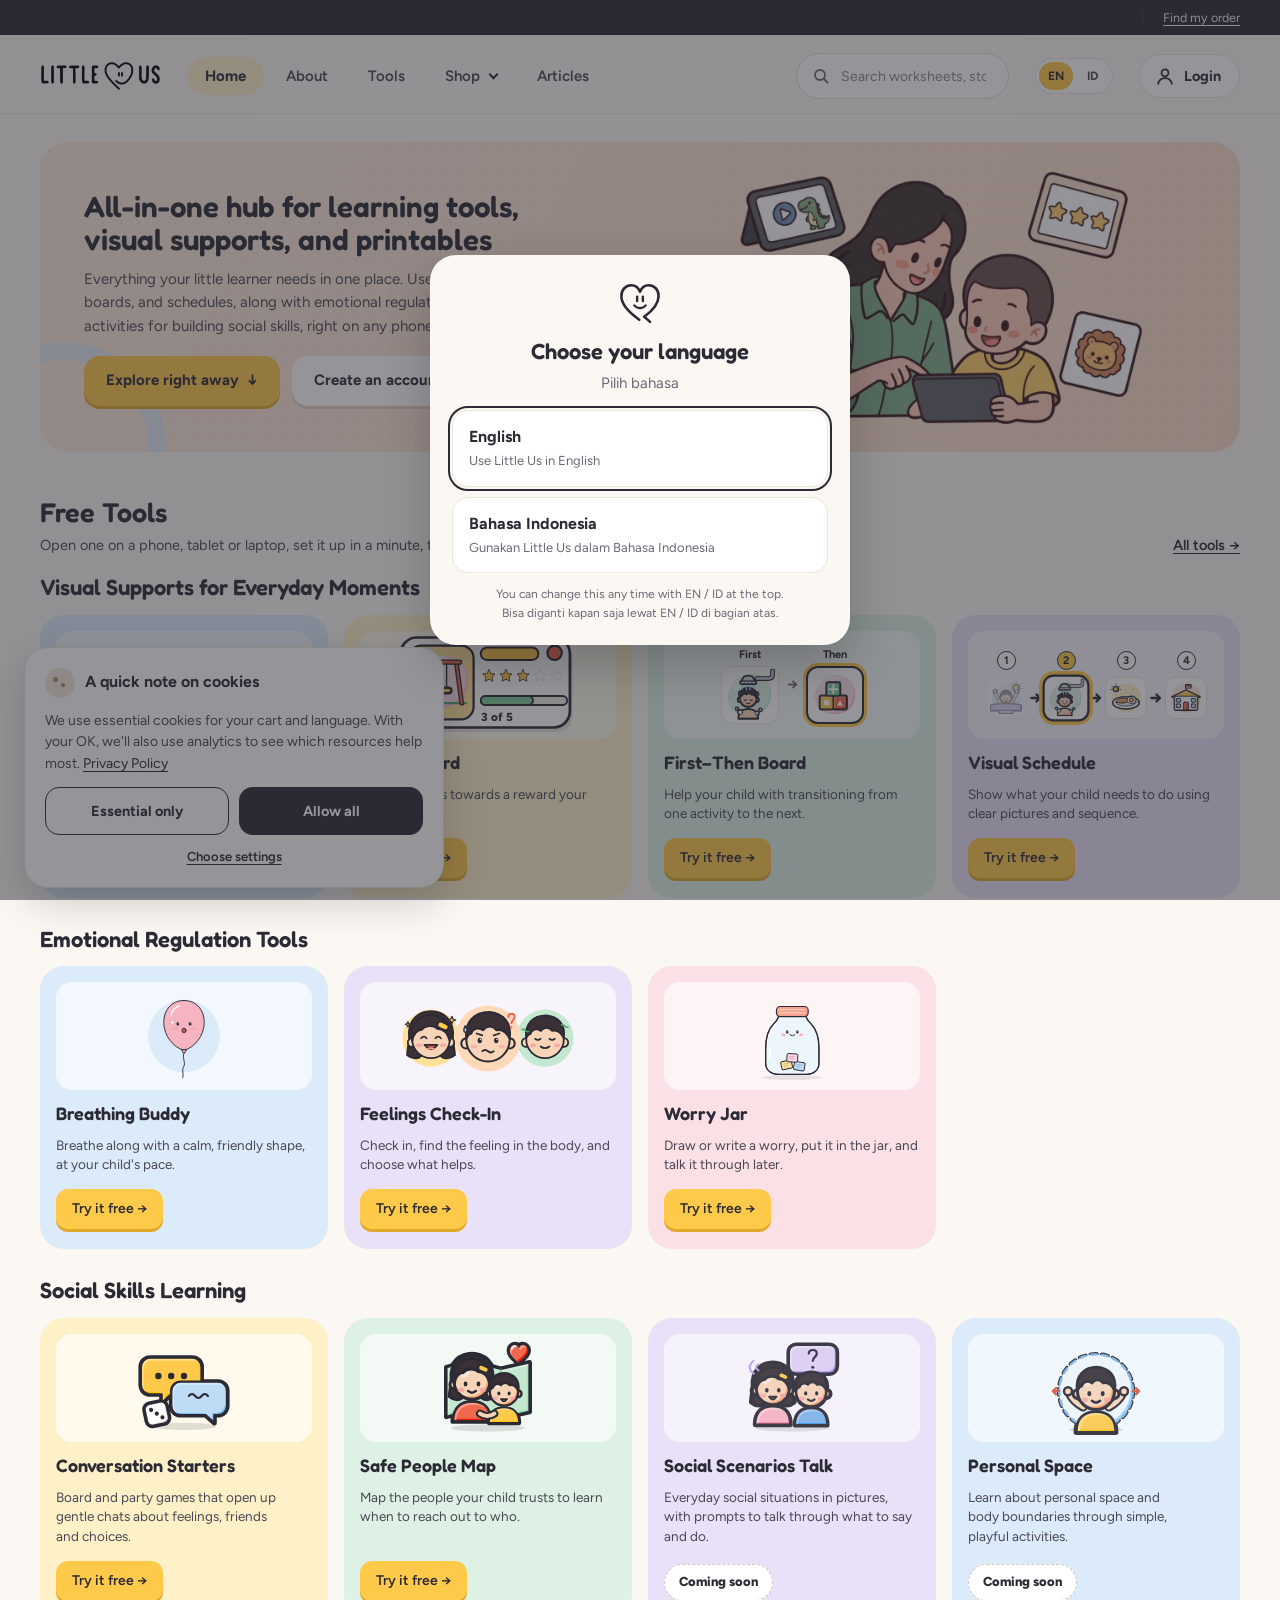
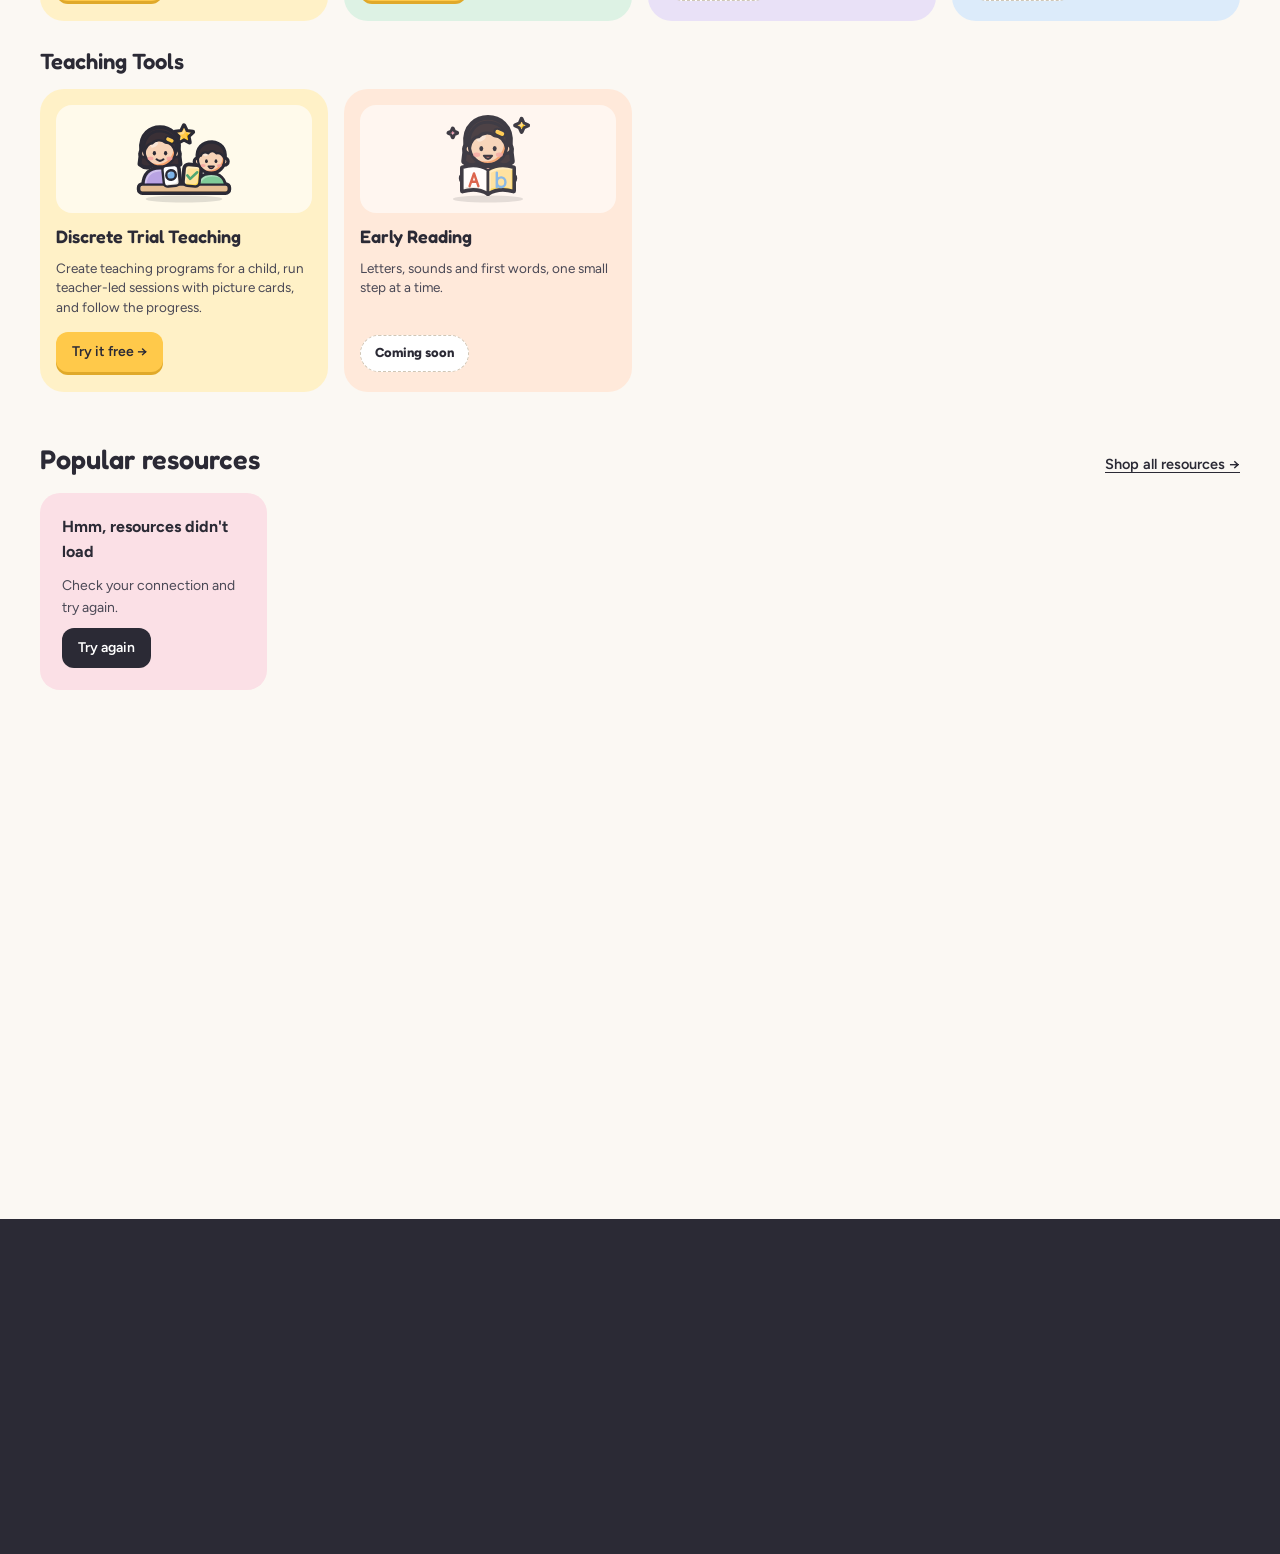
==== index.html @ 094f6792 "Add files via upload" ====
<!DOCTYPE html>
<html lang="en">
<head>
<meta charset="utf-8">
<meta name="viewport" content="width=device-width, initial-scale=1">
<title>Little Us</title>
<meta name="description" content="Learning tools, visual supports, and printables.">
<meta property="og:title" content="Little Us">
<meta property="og:description" content="Learning tools, visual supports, and printables.">
<meta property="og:image" content="https://thelittleus.com/logo.png">
<meta name="theme-color" content="#FBF7F1">
<link rel="icon" type="image/png" href="[data-uri]">
<link rel="apple-touch-icon" href="[data-uri]">
<link rel="preconnect" href="https://fonts.googleapis.com">
<link rel="preconnect" href="https://fonts.gstatic.com" crossorigin>
<link rel="preconnect" href="https://bqiicazulzjtthvduear.supabase.co" crossorigin>
<link rel="dns-prefetch" href="https://bqiicazulzjtthvduear.supabase.co">
<link rel="stylesheet" href="https://fonts.googleapis.com/css2?family=Fredoka:wght@500;600&family=Figtree:wght@400..800&display=swap" media="print" onload="this.media='all'">
<script>
/* =====================================================================
   Little Us · shop settings (the only part of this file you edit)
   SUPABASE_URL and SUPABASE_KEY: Supabase → Project Settings → API Keys.
   Use the PUBLISHABLE key (sb_publishable_...). Never the secret key.
   Bank details, QRIS, PayPal and download limits are set in admin.html.
   ===================================================================== */
window.LU_CONFIG = {
  SUPABASE_URL: 'https://bqiicazulzjtthvduear.supabase.co',
  SUPABASE_KEY: 'sb_publishable_k9_U8J8UziaC_lSa10j-qw_0oRLtMF_',
  CURRENCIES: ['IDR', 'USD'],
  DOWNLOAD_DAYS: 30,
  MAX_DOWNLOADS: 5,
  // Automatic payment with Midtrans Snap for Rupiah orders (keys live in the Supabase "shop" function secrets)
  MIDTRANS: false,
  CONTACT: {
    email: 'littleus.business@gmail.com',
    city: 'Jakarta, Indonesia'
  },
  SOCIAL: {
    instagram: 'https://instagram.com/',
    tiktok: 'https://tiktok.com/',
    pinterest: 'https://pinterest.com/'
  }
};
</script>
<style>:root{--ink:#2B2A35;--body:#4A4855;--muted:#6B6875;--placeholder:#8A8693;--line:#ECE6DC;--line-soft:#F1ECE4;--input:#E4DCCF;--paper:#FBF8F3;--sand:#F3EEE6;--skeleton:#EFE9DF;--sunny:#FFC94A;--sunny-shadow:#E0A92A;--sunny-press:#F5B92E;--butter:#FFF1C7;--heart:#F0694F;--success:#1E6B45;--error:#B23A2E;--error-border:#D9534F;--danger:#B23A4E;--peach:#FFE9DA;--mint:#DDF2E4;--lilac:#E9E1F7;--sky:#DCEBFA;--rose:#FBE0E6;--hover:#C2462E;--pad:16px}*{box-sizing:border-box}[hidden]{display:none!important}html{-webkit-text-size-adjust:100%}body{margin:0;background:var(--paper);color:var(--ink);font-family:Figtree,system-ui,sans-serif;font-size:15px;line-height:1.55;overflow-x:hidden;min-height:100vh;display:flex;flex-direction:column}body>main{flex:1}body.locked{overflow:hidden}img{max-width:100%;display:block}a{color:var(--ink);text-decoration:underline;text-underline-offset:3px}a:hover{color:var(--hover)}h1,h2,h3{font-family:Fredoka,sans-serif;font-weight:600;margin:0;text-wrap:balance}p{margin:0;text-wrap:pretty}button{font:inherit;color:inherit;cursor:pointer}:focus-visible{outline:2px solid var(--ink);outline-offset:2px;border-radius:6px}.sr-only{position:absolute;width:1px;height:1px;padding:0;margin:-1px;overflow:hidden;clip:rect(0,0,0,0);border:0}.wrap{max-width:1280px;margin:0 auto;width:100%}.narrow{max-width:760px;margin:0 auto;width:100%}.desk{display:none!important}.desk-inline{display:none}.eyebrow{font-size:12px;font-weight:700;letter-spacing:.08em;text-transform:uppercase;color:var(--muted)}.link-strong{font-size:13.5px;font-weight:600}.muted{color:var(--muted)}.mono{font-family:ui-monospace,Menlo,Consolas,monospace}.page{padding:20px var(--pad) 40px}.crumbs{font-size:12.5px;color:var(--muted)}.crumbs a{color:var(--muted);text-decoration:none}.crumbs a:hover{color:var(--hover)}.crumbs b{color:var(--ink);font-weight:500}.h1{font-size:28px;line-height:1.15}.h2{font-size:22px;line-height:1.2}.lead{font-size:15px;color:var(--body)}.btn{display:inline-flex;align-items:center;justify-content:center;gap:8px;min-height:48px;padding:6px 20px;border-radius:14px;border:0;font-size:15px;font-weight:700;text-decoration:none;text-align:center;line-height:1.15;white-space:normal;cursor:pointer}.btn-primary{background:var(--sunny);color:var(--ink);box-shadow:0 3px 0 var(--sunny-shadow)}.btn-primary:hover{color:var(--ink);background:#ffd060}.btn-primary:active{background:var(--sunny-press);box-shadow:0 1px 0 var(--sunny-shadow);transform:translateY(2px)}.btn-dark{background:var(--ink);color:#fff}.btn-dark:hover{color:#fff;background:#3a3946}.btn-outline{background:transparent;border:1.5px solid var(--ink);color:var(--ink)}.btn-outline:hover{background:#fff;color:var(--ink)}.btn-text{background:none;font-weight:600;text-decoration:underline;text-underline-offset:4px;padding:0 12px}.btn-danger{background:var(--danger);color:#fff}.btn[disabled],.btn.is-disabled{opacity:.55;cursor:not-allowed;box-shadow:none;transform:none}.btn-lg{min-height:54px;border-radius:16px;font-size:16px}.btn-block{width:100%}.btn-sm{min-height:40px;padding:4px 16px;border-radius:12px;font-size:14px;font-weight:600}.linkbtn{background:none;border:0;padding:0;font-weight:600;text-decoration:underline;text-underline-offset:3px;color:inherit;cursor:pointer}.linkbtn:hover{color:var(--hover)}.spinner{display:inline-block;width:16px;height:16px;border-radius:50%;border:2px solid rgba(255,255,255,.4);border-top-color:#fff;animation:spin .8s linear infinite;flex:none}.spinner.dark{border-color:#2b2a3533;border-top-color:var(--ink)}.spinner.lg{width:28px;height:28px;border-width:3px}@keyframes spin{to{transform:rotate(360deg)}}.field{display:flex;flex-direction:column;gap:6px}.field>label,.label{font-size:13px;font-weight:600}.field .opt{font-weight:500;color:var(--muted)}.input,.select,.textarea{width:100%;min-height:50px;border-radius:14px;background:#fff;border:1.5px solid var(--input);padding:0 14px;font:inherit;font-size:15px;color:var(--ink);outline:0}.textarea{min-height:120px;padding:12px 14px;resize:vertical}.select{appearance:none;-webkit-appearance:none;padding-right:38px;font-weight:600;background-image:url("data:image/svg+xml,%3Csvg xmlns='http://www.w3.org/2000/svg' width='12' height='8' viewBox='0 0 12 8'%3E%3Cpath d='M1 1.5l5 5 5-5' fill='none' stroke='%236B6875' stroke-width='1.8' stroke-linecap='round'/%3E%3C/svg%3E");background-repeat:no-repeat;background-position:right 14px center}.input:focus,.select:focus,.textarea:focus,.input-group:focus-within{border-color:var(--ink);box-shadow:0 0 0 4px var(--butter)}.input.err,.textarea.err,.input-group.err{border-color:var(--error-border)}.input.ok{border-color:var(--ink)}.help{font-size:12.5px;color:var(--muted)}.err-msg{font-size:12.5px;color:var(--error);font-weight:600}.input-group{display:flex;align-items:stretch;min-height:50px;border-radius:14px;background:#fff;border:1.5px solid var(--input);overflow:hidden}.input-group .prefix{display:flex;align-items:center;padding:0 12px;background:var(--sand);border-right:1px solid var(--input);font-weight:600}.input-group input{flex:1;min-width:0;border:0;outline:0;background:none;font:inherit;font-size:15px;padding:0 12px;color:var(--ink)}input::placeholder,textarea::placeholder{color:var(--placeholder);opacity:1}.check{display:flex;gap:12px;align-items:flex-start;font-size:14px;line-height:1.5;cursor:pointer}.check input{position:absolute;opacity:0;pointer-events:none}.check .box{flex:none;width:22px;height:22px;border-radius:7px;border:1.5px solid #C9C1B4;background:#fff;display:flex;align-items:center;justify-content:center;color:#fff;font-size:13px;margin-top:1px}.check input:checked+.box{background:var(--ink);border-color:var(--ink)}.check input:checked+.box:after{content:"✓"}.check input:focus-visible+.box{outline:2px solid var(--ink);outline-offset:2px}.toggle{flex:none;width:44px;height:26px;border-radius:999px;background:#c9dccf;position:relative;border:0;padding:0;cursor:pointer}.toggle:after{content:"";position:absolute;top:3px;left:3px;width:20px;height:20px;border-radius:50%;background:#fff;transition:left .15s;box-shadow:0 1px 2px #00000026}.toggle[aria-checked=true]{background:var(--success)}.toggle[aria-checked=true]:after{left:21px}.toggle:disabled{opacity:.55;cursor:default}.toggle.neutral{background:#d8d1c6}.toggle.neutral[aria-checked=true]{background:var(--success)}.pill{display:inline-flex;align-items:center;gap:6px;padding:5px 10px;border-radius:999px;font-size:12.5px;font-weight:600;background:#fff;border:1px solid var(--line)}.pill.free{background:var(--success);color:#fff;border-color:var(--success);font-weight:700}.pill.sunny{background:var(--sunny);border-color:var(--sunny);font-weight:700}.pill.save{background:var(--mint);color:var(--success);border-color:var(--mint);font-weight:700}.chip{flex:none;padding:7px 12px;border-radius:999px;background:#fff;border:1px solid var(--line);font-size:13px;font-weight:500;text-decoration:none;white-space:nowrap;cursor:pointer}.chip.on{background:var(--ink);border-color:var(--ink);color:#fff;font-weight:600}.chip.on:hover{color:#fff}.chips{display:flex;gap:8px;overflow-x:auto;margin:0 calc(-1 * var(--pad));padding:0 var(--pad) 2px;scrollbar-width:none}.chips::-webkit-scrollbar{display:none}.fchip{height:34px;padding:0 8px 0 12px;border-radius:999px;background:var(--butter);font-size:13px;font-weight:600;display:inline-flex;align-items:center;gap:6px;border:0}.fchip .x{width:20px;height:20px;border-radius:50%;background:#2b2a351a;display:flex;align-items:center;justify-content:center;font-size:11px}.optchip{min-height:38px;padding:0 14px;border-radius:999px;font-size:13.5px;font-weight:600;display:inline-flex;align-items:center;background:#fff;border:1px solid var(--input);cursor:pointer}.optchip.on{background:var(--ink);color:#fff;border-color:var(--ink)}.agebtn{height:40px;border-radius:12px;font-size:13.5px;font-weight:600;display:flex;align-items:center;justify-content:center;background:#fff;border:1px solid var(--input);cursor:pointer}.agebtn.on{background:var(--ink);color:#fff;border-color:var(--ink)}.seg{display:grid;grid-auto-columns:1fr;grid-auto-flow:column;padding:4px;border-radius:12px;background:var(--skeleton);gap:4px;font-size:13.5px;font-weight:650;text-align:center}.seg button{padding:8px 4px;border-radius:9px;border:0;background:none;color:var(--body);font-weight:650;min-height:36px}.seg button.on{background:#fff;color:var(--ink);box-shadow:0 1px 2px #00000014}.note{display:flex;gap:10px;align-items:flex-start;padding:12px 14px;border-radius:14px;background:var(--sand);font-size:13px;line-height:1.5;color:var(--body)}.note .i{flex:none;width:18px;height:18px;border-radius:50%;border:1.5px solid var(--muted);display:flex;align-items:center;justify-content:center;font-size:11px;font-weight:700;margin-top:1px}.note.sky{background:var(--sky);color:var(--ink)}.note.butter{background:var(--butter);color:var(--ink)}.note.rose{background:var(--rose);color:var(--ink)}.note.mint{background:var(--mint);color:var(--ink)}.note .badge-sq{flex:none;width:24px;height:24px;border-radius:8px;background:var(--ink);color:#fff;font-size:13px;display:flex;align-items:center;justify-content:center}.banner-err{display:flex;gap:10px;align-items:flex-start;padding:14px;border-radius:16px;background:var(--rose);font-size:14px;line-height:1.5}.banner-err .bang{flex:none;width:24px;height:24px;border-radius:50%;background:var(--danger);color:#fff;font-weight:800;display:flex;align-items:center;justify-content:center;font-size:13px}.panel{border-radius:20px;background:#fff;border:1px solid var(--line)}.demo-note{background:var(--butter);color:#8a5a12;font-size:12.5px;padding:8px var(--pad);text-align:center}.demo-note code{font-family:ui-monospace,Menlo,monospace;font-size:12px}.hdr{background:var(--paper);border-bottom:1px solid var(--line)}.hdr-m{padding:12px var(--pad) 10px;display:flex;flex-direction:column;gap:12px}.hdr-row{display:flex;align-items:center;gap:10px}.icon-btn{width:40px;height:40px;border-radius:12px;display:flex;align-items:center;justify-content:center;background:#fff;border:1px solid var(--line);position:relative;flex:none;text-decoration:none;cursor:pointer}.icon-btn.plain{background:none;border:0}.icon-btn.round{border-radius:50%;width:38px;height:38px}.burger{display:flex;flex-direction:column;align-items:center;gap:4px}.burger span{width:18px;height:2px;background:var(--ink);border-radius:2px}.burger span:last-child{width:12px;margin-right:6px}.logo-m{height:24px;width:auto}.lang-pill{height:32px;padding:0 12px;border-radius:999px;background:#fff;border:1px solid var(--line);font-size:12px;font-weight:600;display:flex;align-items:center;gap:6px}.badge{position:absolute;top:-5px;right:-5px;min-width:18px;height:18px;padding:0 5px;border-radius:999px;background:var(--heart);color:#fff;font-size:11px;font-weight:700;display:flex;align-items:center;justify-content:center;line-height:1}.search-m{display:flex;align-items:center;gap:10px;height:44px;padding:0 14px;border-radius:14px;background:#fff;border:1.5px solid var(--input)}.search-m:focus-within,.search-d:focus-within{border-color:var(--ink);box-shadow:0 0 0 4px var(--butter)}.search-m input,.search-d input{flex:1;min-width:0;border:0;outline:0;background:none;font:inherit;font-size:14.5px;color:var(--ink)}.search-m .clear{border:0;background:var(--sand);width:24px;height:24px;border-radius:50%;font-size:11px;display:flex;align-items:center;justify-content:center}.strip{background:var(--ink);color:#f4efe7;font-size:12.5px}.strip-in{display:flex;align-items:center;gap:20px;padding:8px 40px;position:relative}.strip a,.strip button{color:#f4efe7}.strip button{background:none;border:0;padding:0;font-size:12.5px;display:flex;gap:6px;align-items:center}.strip .sep{width:1px;height:12px;background:#57556180}.strip .off{opacity:.6}.popover{position:absolute;top:34px;width:210px;border-radius:16px;background:#fff;border:1px solid var(--line);box-shadow:0 14px 36px #00000024;padding:8px;display:flex;flex-direction:column;gap:2px;z-index:40;color:var(--ink)}.popover .eyebrow{padding:8px 12px 4px;font-size:11.5px}.pop-opt{display:flex;justify-content:space-between;align-items:center;padding:10px 12px;border-radius:10px;font-size:14.5px;background:none;border:0;text-align:left;color:var(--ink)!important;width:100%}.pop-opt:hover{background:#f8f4ee}.pop-opt.on{background:var(--sand);font-weight:650}.hdr-main{display:flex;align-items:center;gap:28px;padding:18px 40px 14px}.logo-d{height:30px;width:auto}.search-d{flex:1;max-width:520px;display:flex;align-items:center;gap:10px;height:46px;padding:0 6px 0 16px;border-radius:999px;background:#fff;border:1.5px solid var(--input)}.search-d button{height:34px;padding:0 16px;border-radius:999px;background:var(--ink);color:#fff;border:0;font-size:13px;font-weight:600}.nav-d{display:flex;gap:24px;font-size:14.5px;font-weight:600}.nav-d a{text-decoration:none}.cart-pill{display:flex;align-items:center;gap:8px;height:44px;padding:0 16px;border-radius:999px;background:#fff;border:1px solid var(--line);font-size:14px;font-weight:600;text-decoration:none}.cart-pill .count{min-width:20px;height:20px;padding:0 6px;border-radius:999px;background:var(--heart);color:#fff;font-size:11.5px;font-weight:700;display:flex;align-items:center;justify-content:center}.skills-d{display:flex;flex-wrap:wrap;gap:8px 28px;padding:4px 40px 14px;font-size:14px;color:var(--body);font-weight:500}.skills-d a{text-decoration:none;color:var(--body)}.skills-d a:hover{color:var(--hover)}.skills-d a.on{color:var(--ink);font-weight:700}.hdr-co{display:flex;align-items:center;justify-content:space-between;gap:12px;padding:16px var(--pad);border-bottom:1px solid var(--line);background:var(--paper)}.hdr-co a{font-size:14px;font-weight:600;text-decoration:none}.hdr-co .steps{display:none;gap:10px;align-items:center;font-size:13.5px;font-weight:600;color:var(--muted)}.hdr-co .steps .on{color:var(--ink)}.hdr-co .steps .dash{color:#c9c1b4}.hdr-co .secure{font-size:12.5px;color:var(--muted);display:flex;align-items:center;gap:6px}.ph{background-image:repeating-linear-gradient(135deg,rgba(43,42,53,.045) 0 2px,transparent 2px 12px);display:flex;align-items:center;justify-content:center;font:500 10px ui-monospace,Menlo,monospace;color:#2b2a3573;overflow:hidden;position:relative}.ph>img{width:100%;height:100%;object-fit:cover;position:absolute;inset:0}.who-photo>img,.ab-photo>img{object-position:center top}.who-photo,.ab-photo{background-image:none}.thumb{flex:none;border-radius:12px;overflow:hidden;position:relative}.thumb img{width:100%;height:100%;object-fit:cover}.card{display:flex;flex-direction:column;gap:10px;min-width:0;text-decoration:none;color:var(--ink)}.card:hover{color:var(--ink)}.card:hover .cover{transform:translateY(-2px)}.cover{position:relative;aspect-ratio:4/5;border-radius:18px;overflow:hidden;transition:transform .15s}.cover>img{width:100%;height:100%;object-fit:cover;position:absolute;inset:0}.tag-lang{position:absolute;top:10px;right:10px;padding:3px 8px;border-radius:8px;background:#ffffffe6;font-size:11px;font-weight:700;letter-spacing:.04em;z-index:1}.tag-free,.tag-save{position:absolute;top:10px;left:10px;padding:4px 10px;border-radius:999px;font-size:12px;font-weight:700;z-index:1}.tag-free{background:var(--success);color:#fff}.tag-save{background:var(--sunny);color:var(--ink)}.card-meta{display:flex;flex-direction:column;gap:4px;padding:0 2px}.card-meta .meta{font-size:12px;color:var(--muted);font-weight:500}.card-meta .title{font-size:15px;font-weight:650;line-height:1.3;display:-webkit-box;-webkit-line-clamp:2;-webkit-box-orient:vertical;overflow:hidden}.card-meta .price{font-size:15px;font-weight:700;margin-top:2px}.card-meta .price.free{color:var(--success)}.sk{background:var(--skeleton);border-radius:8px;animation:pulse 1.4s ease-in-out infinite}@keyframes pulse{0%,to{opacity:1}50%{opacity:.55}}.sk-card{display:flex;flex-direction:column;gap:10px}.sk-card .sk:first-child{aspect-ratio:4/5;border-radius:18px}.grid{display:grid;grid-template-columns:repeat(2,minmax(0,1fr));gap:20px 12px}.rail{display:flex;gap:12px;overflow-x:auto;padding:0 var(--pad) 4px;scroll-snap-type:x mandatory;scroll-padding:0 var(--pad);scrollbar-width:none;scroll-behavior:smooth}.rail::-webkit-scrollbar{display:none}.rail>*{flex:0 0 158px;scroll-snap-align:start}.arrows{display:none;gap:8px}.arrow{width:40px;height:40px;border-radius:50%;border:1px solid #DCD4C7;background:none;display:flex;align-items:center;justify-content:center;font-size:16px}.arrow:disabled{opacity:.35;cursor:default}.sec{padding:24px 0 8px;display:flex;flex-direction:column;gap:14px}.sec-head{padding:0 var(--pad);display:flex;align-items:baseline;justify-content:space-between;gap:12px}.sec-head h2{font-size:22px;line-height:1.2}.lines{display:flex;flex-direction:column;border-radius:20px;background:#fff;border:1px solid var(--line)}.line{display:flex;gap:12px;padding:14px;border-bottom:1px solid var(--line-soft)}.line:last-child{border-bottom:0}.line .thumb{width:64px;height:80px}.line .info{flex:1;min-width:0;display:flex;flex-direction:column;gap:3px}.line .t{font-size:14.5px;font-weight:650;line-height:1.3;color:var(--ink);text-decoration:none}.line .m{font-size:12.5px;color:var(--muted)}.line .p{font-size:15px;font-weight:700;white-space:nowrap}.line .rm{margin-top:auto;align-self:flex-start;font-size:12.5px;font-weight:600;color:var(--muted)}.line.unavailable{background:#fcf7f7}.line .warn{font-size:12.5px;font-weight:600;color:var(--error)}.line .changed{font-size:12.5px;font-weight:600;color:#8a5a12}.summary{display:flex;flex-direction:column;gap:10px;padding:16px;border-radius:18px;background:var(--sand);font-size:14.5px}.summary .row{display:flex;justify-content:space-between;gap:12px}.summary .disc{color:var(--success)}.summary .total{padding-top:10px;border-top:1px solid var(--input);font-size:17px;font-weight:800}footer.site{background:var(--ink);color:#f4efe7;margin-top:auto}.foot-in{padding:32px 20px 28px;display:flex;flex-direction:column;gap:28px}.foot-top{display:flex;flex-wrap:wrap;gap:32px 56px;justify-content:space-between}.foot-brand{display:flex;flex-direction:column;gap:12px;max-width:300px}.foot-brand img{height:26px;width:auto;align-self:flex-start;filter:invert(1)}.foot-brand p{font-size:14px;color:#cfc9d6}.foot-links{display:grid;grid-template-columns:repeat(2,minmax(130px,auto));gap:12px 40px;font-size:14px}.foot-links a,.foot-contact a{color:#f4efe7;text-decoration:none}.foot-links a:hover,.foot-contact a:hover{color:var(--sunny)}.foot-contact{display:flex;flex-direction:column;gap:10px;font-size:14px}.foot-contact .eyebrow{color:#a9a3b3}.foot-contact .line2{display:flex;gap:10px;align-items:center;color:#e6e1ec}.socials{display:flex;gap:8px;margin-top:4px}.socials a{width:40px;height:40px;border-radius:12px;background:#3a3946;display:flex;align-items:center;justify-content:center;font-size:12px;font-weight:700;text-decoration:none;color:#f4efe7}.socials a:hover{background:#4a4857;color:#fff}.foot-bottom{border-top:1px solid #45434F;padding-top:16px;display:flex;flex-wrap:wrap;gap:8px 20px;justify-content:space-between;font-size:12.5px;color:#a9a3b3}.foot-mini{padding:20px var(--pad);border-top:1px solid var(--line);font-size:12.5px;color:var(--muted);display:flex;flex-wrap:wrap;gap:8px 18px;justify-content:center}.foot-mini a{color:var(--muted)}.scrim{position:fixed;inset:0;background:#1e1c2673;z-index:50;opacity:0;pointer-events:none;transition:opacity .2s}.scrim.open{opacity:1;pointer-events:auto}.drawer{position:fixed;top:0;left:0;bottom:0;width:min(330px,88vw);background:var(--paper);z-index:60;display:flex;flex-direction:column;transform:translate(-100%);visibility:hidden;transition:transform .25s ease,visibility 0s .25s}.drawer.open{transform:none;visibility:visible;transition:transform .25s ease}.drawer.right{left:auto;right:0;width:min(420px,100vw);transform:translate(100%)}.drawer.right.open{transform:none}.drawer-head{display:flex;align-items:center;justify-content:space-between;padding:18px 20px;border-bottom:1px solid var(--line)}.drawer-body{flex:1;overflow-y:auto;padding:16px 20px;display:flex;flex-direction:column;gap:18px}.drawer-skill{display:flex;align-items:center;gap:12px;height:44px;text-decoration:none;font-size:15px;font-weight:600}.drawer-skill .sq{flex:none;width:30px;height:30px;border-radius:10px;display:flex;align-items:center;justify-content:center}.drawer-skill .sq span{width:12px;height:12px}.drawer-skill .chev{margin-left:auto;color:#b5aea3}.drawer-links{display:flex;flex-direction:column;gap:2px;padding-top:12px;border-top:1px solid var(--line);font-size:15px;font-weight:600}.drawer-links a{min-height:42px;display:flex;align-items:center;gap:8px;text-decoration:none}.count-pill{padding:2px 8px;border-radius:999px;background:var(--success);color:#fff;font-size:11px}.drawer-foot{padding:16px 20px 28px;border-top:1px solid var(--line);background:#fff;display:flex;flex-direction:column;gap:12px}.sheet{position:fixed;left:0;right:0;bottom:0;z-index:60;background:var(--paper);border-radius:28px 28px 0 0;padding:10px 20px 28px;display:flex;flex-direction:column;gap:18px;max-height:92vh;transform:translateY(105%);visibility:hidden;transition:transform .25s ease,visibility 0s .25s}.sheet.open{transform:none;visibility:visible;transition:transform .25s ease}.handle{align-self:center;width:40px;height:5px;border-radius:3px;background:#d8cfc1;flex:none}.sheet h2{font-size:22px;line-height:1}.radio-card{display:flex;align-items:center;justify-content:space-between;height:54px;padding:0 16px;border-radius:16px;background:#fff;border:1px solid var(--input);font-size:15px;font-weight:600;width:100%;text-align:left}.radio-card .dot{width:22px;height:22px;border-radius:50%;border:1.5px solid #C9C1B4;display:flex;align-items:center;justify-content:center;font-size:12px;color:#fff}.radio-card.on{border:2px solid var(--ink);font-weight:650}.radio-card.on .dot{background:var(--ink);border-color:var(--ink)}.modal{position:fixed;inset:0;z-index:70;background:#1e1c2673;display:flex;align-items:center;justify-content:center;padding:16px}.modal-card{background:#fff;border-radius:24px;padding:24px;max-width:440px;width:100%;box-shadow:0 14px 40px #00000040;display:flex;flex-direction:column;gap:14px}.mc-line{display:flex;gap:14px;padding:14px 0;border-bottom:1px solid var(--line)}.mc-line .thumb{width:60px;height:74px}.toasts{position:fixed;left:12px;right:12px;bottom:16px;z-index:80;display:flex;flex-direction:column;gap:8px;align-items:center;pointer-events:none}.toast{pointer-events:auto;display:flex;align-items:center;gap:12px;padding:12px 14px 12px 12px;border-radius:16px;background:var(--ink);color:#fff;box-shadow:0 10px 30px #00000040;max-width:460px;width:100%;animation:toastIn .2s ease}.toast .ic{flex:none;width:28px;height:28px;border-radius:50%;background:#7fd1a0;color:#1e3a2a;display:flex;align-items:center;justify-content:center;font-weight:800;font-size:14px}.toast .ic.info{background:#cfc9d6;color:var(--ink)}.toast .ic.err{background:#f2a7a0;color:#5a1a14}.toast .tx{flex:1;min-width:0;font-size:14.5px;font-weight:600;line-height:1.35}.toast .tx small{display:block;font-weight:500;color:#cfc9d6;font-size:13px;white-space:nowrap;overflow:hidden;text-overflow:ellipsis}.toast .act{flex:none;background:none;border:0;color:var(--sunny);font-weight:700;font-size:14px;text-decoration:underline;text-underline-offset:3px}@keyframes toastIn{0%{opacity:0;transform:translateY(10px)}}.cookie{position:fixed;left:12px;right:12px;bottom:16px;z-index:45;border-radius:24px;background:#fff;box-shadow:0 14px 40px #0000002e;border:1px solid var(--line);padding:20px;display:flex;flex-direction:column;gap:12px;max-width:420px}.cookie-title{display:flex;align-items:center;gap:10px;font-size:16px;font-weight:700}.cookie-ico{width:30px;height:30px;border-radius:50%;background:#f3e9da;position:relative;flex:none}.cookie-ico:before,.cookie-ico:after{content:"";position:absolute;border-radius:50%;background:#b58a55}.cookie-ico:before{left:8px;top:9px;width:5px;height:5px}.cookie-ico:after{left:16px;top:15px;width:4px;height:4px}.cookie p{font-size:14px;color:var(--body)}.cookie .two{display:grid;grid-template-columns:1fr 1fr;gap:10px}.cookie .btn{min-height:48px;font-size:14.5px}.c-row{display:flex;gap:14px;align-items:flex-start}.c-row div{flex:1;display:flex;flex-direction:column;gap:2px}.c-row b{font-size:14.5px;font-weight:650}.c-row small{font-size:13px;line-height:1.45;color:var(--muted)}.deco{position:absolute;pointer-events:none}.relative{position:relative}.z1{position:relative;z-index:1}.hero-wrap{padding:16px var(--pad) 0}.hero{position:relative;overflow:hidden;border-radius:26px;background:var(--peach);padding:28px 22px 24px;display:grid;gap:16px}.hero-copy{position:relative;display:flex;flex-direction:column;gap:16px;z-index:1}.pill-white{align-self:flex-start;padding:6px 12px;border-radius:999px;background:#fff;font-size:12.5px;font-weight:600}.hero h1{font-size:32px;line-height:1.12}.hero p{font-size:15px;color:var(--body)}.hero-search{display:flex;align-items:center;gap:10px;height:52px;padding:0 6px 0 16px;border-radius:16px;background:#fff;box-shadow:0 2px #f2cdb6}.hero-search:focus-within{box-shadow:0 2px #f2cdb6,0 0 0 3px var(--ink)}.hero-search input{flex:1;min-width:0;border:0;outline:0;background:none;font:inherit;font-size:14.5px;color:var(--ink)}.hero-search .go{width:40px;height:40px;border-radius:12px;background:var(--ink);color:#fff;border:0;font-weight:700;font-size:16px;flex:none}.hero-actions{display:flex;gap:10px;flex-wrap:wrap;align-items:center}.trust{display:flex;justify-content:space-between;flex-wrap:wrap;gap:6px 12px;padding:16px 4px 0;font-size:12.5px;color:var(--body);font-weight:500}.trust span:before{content:"";display:inline-block;width:7px;height:7px;border-radius:50%;background:var(--ink);margin-right:7px;vertical-align:1px}.collage{display:none}.tiles{display:grid;grid-template-columns:repeat(2,minmax(0,1fr));gap:10px;padding:0 var(--pad)}.tile{min-height:84px;border-radius:18px;padding:14px;display:flex;flex-direction:column;justify-content:space-between;gap:8px;text-decoration:none;transition:transform .15s}.tile:hover{color:var(--ink);transform:translateY(-2px)}.tile .shape{width:22px;height:22px}.tile b{font-size:14.5px;font-weight:700;line-height:1.25;hyphens:auto}.tile small{font-size:12px;color:var(--body)}.tile-all{border:1.5px dashed #D8CFC1;justify-content:flex-end;font-size:14px;font-weight:700}.loved-grid{display:flex;flex-direction:column;gap:24px}.bundle-card{margin:0 var(--pad);border-radius:24px;background:#fff;border:1px solid var(--line);overflow:hidden;display:flex;flex-direction:column;text-decoration:none;color:var(--ink)}.bundle-card:hover{color:var(--ink)}.bundle-img{height:170px;position:relative;background-color:#f3e9da}.bundle-body{padding:18px;display:flex;flex-direction:column;gap:8px}.bundle-body .eyebrow{color:#8a5a12}.bundle-body h3{font-size:20px;line-height:1.2}.bundle-body p{font-size:14px;color:var(--body)}.bundle-foot{display:flex;align-items:center;justify-content:space-between;gap:12px;flex-wrap:wrap;margin-top:6px}.bundle-foot b{font-size:18px}.bundle-foot s{font-size:13.5px;color:var(--placeholder);margin-left:8px}.bundle-foot .btn{min-height:40px;padding:4px 16px;border-radius:12px;font-size:14px;font-weight:600}.free-band{margin-top:24px;padding:26px var(--pad);background:var(--mint);display:flex;flex-direction:column;gap:14px}.free-intro{display:flex;flex-direction:column;gap:12px}.free-intro p{font-size:15px;color:#2f4a3a}.free-grid{display:grid;grid-template-columns:repeat(2,minmax(0,1fr));gap:12px}.free-grid>*:nth-child(n+3){display:none}.closing{padding:32px var(--pad) 32px;display:flex;flex-direction:column;gap:24px}.who{display:flex;flex-direction:column;gap:16px}.who-top{display:flex;gap:14px;align-items:center}.who-photo{flex:none;width:76px;height:76px;border-radius:50%;background-color:var(--lilac)}.who h3{font-size:19px;line-height:1.2}.who p{font-size:15px;line-height:1.6;color:var(--body)}.who-text{display:flex;flex-direction:column;gap:10px}.signup{position:relative;overflow:hidden;border-radius:24px;background:var(--lilac);padding:24px 20px;display:flex;flex-direction:column;gap:12px}.signup h3{position:relative;font-size:21px;line-height:1.2;max-width:260px}.signup>p{position:relative;font-size:14px;color:var(--body)}.signup form{position:relative;display:flex;flex-direction:column;gap:10px}.signup form .row{display:flex;flex-direction:column;gap:10px}.signup .fieldbox{min-height:48px;border-radius:14px;background:#fff;padding:0 14px;display:flex;align-items:center;border:1.5px solid transparent}.signup .fieldbox input{flex:1;min-width:0;border:0;outline:0;background:none;font:inherit;font-size:14.5px}.signup .fieldbox:focus-within{border-color:var(--ink);box-shadow:0 0 0 4px var(--butter)}.signup .fieldbox.err{border-color:var(--error-border)}.msg{font-size:13.5px;font-weight:600}.msg.err{color:var(--error)}.msg.ok{color:var(--success)}.load-error{border-radius:20px;background:var(--rose);padding:22px;display:flex;flex-direction:column;gap:10px;align-items:flex-start}.load-error b{font-size:16px}.load-error p{font-size:14px;color:var(--body)}.cat-layout{display:block}.cat-side{display:none}.cat-tools{display:grid;grid-template-columns:1fr 1fr;gap:10px}.cat-tools .btn{min-height:46px;font-size:14.5px;font-weight:600}.cat-tools .count{min-width:20px;height:20px;padding:0 6px;border-radius:999px;background:var(--sunny);color:var(--ink);font-size:12px;font-weight:700;display:inline-flex;align-items:center;justify-content:center}.cat-tools .select{min-height:46px;font-size:14px}.active-chips{display:flex;flex-wrap:wrap;gap:8px;align-items:center}.fgroup{display:flex;flex-direction:column;gap:10px}.fgroup>.label{font-size:14px;font-weight:700}.fchecks{display:flex;flex-direction:column;gap:10px}.fcheck{display:flex;align-items:center;gap:10px;font-size:14.5px;cursor:pointer;background:none;border:0;padding:0;text-align:left;width:100%}.fcheck .box{flex:none;width:20px;height:20px;border-radius:6px;border:1.5px solid #C9C1B4;background:#fff;color:#fff;font-size:12px;display:flex;align-items:center;justify-content:center}.fcheck.on .box{background:var(--ink);border-color:var(--ink)}.fcheck.radio .box{border-radius:50%}.fcheck.radio.on .box{background:#fff;border:6px solid var(--ink)}.fcheck .n{margin-left:auto;font-size:12.5px;color:var(--placeholder)}.ftoggle{display:flex;align-items:center;justify-content:space-between;gap:12px;padding:14px 16px;border-radius:16px;background:var(--mint)}.ftoggle b{font-size:14.5px}.pager{display:flex;align-items:center;justify-content:center;gap:8px;padding-top:16px;flex-wrap:wrap}.pager button{width:42px;height:42px;border-radius:12px;border:1px solid var(--input);background:none;font-weight:600}.pager button.on{background:var(--ink);color:#fff;border-color:var(--ink);font-weight:700}.pager button:disabled{color:#b5aea3;cursor:default}.noresults{display:flex;flex-direction:column;gap:22px;padding-top:8px}.nr-illus{position:relative;width:120px;height:100px;margin:0 auto}.nr-illus span{position:absolute}.tip-box{padding:14px 16px;border-radius:16px;background:var(--sand);font-size:14px;line-height:1.5;color:var(--body)}.pdp{display:flex;flex-direction:column;gap:16px}.gallery{display:flex;flex-direction:column;gap:10px}.g-main{position:relative;aspect-ratio:1/1;border-radius:24px;overflow:hidden}.g-track{display:flex;height:100%;overflow-x:auto;scroll-snap-type:x mandatory;scrollbar-width:none}.g-track::-webkit-scrollbar{display:none}.g-slide{flex:0 0 100%;height:100%;scroll-snap-align:start;position:relative}.g-slide img{width:100%;height:100%;object-fit:contain;background:#fff}.wm{position:absolute;inset:0;display:flex;align-items:center;justify-content:center;font:700 54px/1 Figtree,sans-serif;letter-spacing:.2em;color:#2b2a3514;transform:rotate(-24deg);pointer-events:none}.g-count{position:absolute;right:12px;bottom:12px;padding:5px 10px;border-radius:999px;background:#2b2a35bf;color:#fff;font-size:12px;font-weight:600}.g-dots{display:flex;justify-content:center;gap:6px}.g-dots span{width:6px;height:6px;border-radius:3px;background:#d8cfc1;transition:width .2s}.g-dots span.on{width:18px;background:var(--ink)}.g-thumbs,.g-arrow{display:none}.specs{display:grid;grid-template-columns:repeat(3,minmax(0,1fr));border-radius:18px;background:#fff;border:1px solid var(--line);overflow:hidden}.specs div{padding:12px;display:flex;flex-direction:column;gap:3px;border-bottom:1px solid var(--line-soft);border-right:1px solid var(--line-soft);min-width:0}.specs div:nth-child(3n){border-right:0}.specs div:nth-last-child(-n+3){border-bottom:0}.specs span{font-size:11.5px;color:var(--muted)}.specs b{font-size:13.5px;font-weight:700;overflow-wrap:anywhere}.pdp-price{font-size:24px;font-weight:800}.pdp-block{display:flex;flex-direction:column;gap:12px}.pdp-block h2{font-size:20px;line-height:1.2}.check-item{display:flex;gap:10px;font-size:14.5px;line-height:1.45}.check-item .c{flex:none;width:22px;height:22px;border-radius:7px;background:var(--mint);color:var(--success);font-size:12px;font-weight:800;display:flex;align-items:center;justify-content:center}.aud{display:flex;gap:12px;padding:14px;border-radius:16px}.aud .s{flex:none;width:32px;height:32px}.aud b{font-size:14.5px;display:block}.aud span{font-size:13.5px;line-height:1.45;color:var(--body)}.step{display:flex;gap:12px;font-size:14.5px;line-height:1.5}.step .n{flex:none;width:28px;height:28px;border-radius:50%;background:var(--ink);color:#fff;font-size:13px;font-weight:700;display:flex;align-items:center;justify-content:center}.step span:last-child{padding-top:3px}.buybar{position:fixed;left:0;right:0;bottom:0;z-index:30;padding:12px 16px calc(12px + env(safe-area-inset-bottom));background:#fff;border-top:1px solid var(--line);display:grid;grid-template-columns:1fr 1fr;gap:10px;box-shadow:0 -6px 20px #0000000d}.buybar .btn{min-height:52px;border-radius:16px}.has-buybar{padding-bottom:100px}.buy-desk{display:none}.bundle-table{border-radius:18px;background:#fff;border:1px solid var(--line);overflow:hidden}.bundle-table .bh{padding:12px 14px;font-size:13px;font-weight:700;border-bottom:1px solid var(--line-soft);display:flex;justify-content:space-between}.bundle-table .bh span:last-child{color:var(--muted);font-weight:500}.bundle-table a{display:flex;align-items:center;gap:12px;padding:10px 14px;border-bottom:1px solid #F5F1EA;text-decoration:none}.bundle-table a:last-child{border-bottom:0}.bundle-table .thumb{width:36px;height:44px;border-radius:8px}.free-panel{border-radius:20px;background:var(--mint);padding:18px;display:flex;flex-direction:column;gap:12px}.free-panel .input{border-color:#b9d6c2}.free-panel .check{color:#2f4a3a;font-size:13px}.free-panel .check .box{border-color:#8fb79c}.status-layout{display:flex;flex-direction:column;gap:18px}.status-panel{position:relative;overflow:hidden;border-radius:26px;padding:28px 22px;display:flex;flex-direction:column;gap:10px}.status-panel.mint{background:var(--mint)}.status-panel.butter{background:var(--butter)}.status-panel.rose{background:var(--rose)}.status-panel h1{font-size:28px;line-height:1.12;position:relative}.status-panel .sub{position:relative;font-size:14px;color:#2f4a3a}.status-ic{position:relative;width:48px;height:48px;border-radius:50%;color:#fff;font-size:22px;font-weight:800;display:flex;align-items:center;justify-content:center}.status-ic.ok{background:var(--success)}.status-ic.bad{background:var(--danger)}.status-ic.wait{background:#fff}.file-row{display:flex;align-items:center;gap:12px;padding:12px;border-radius:18px;background:#fff;border:1px solid var(--line)}.file-row .thumb{width:44px;height:56px;border-radius:9px}.file-row .info{flex:1;min-width:0;display:flex;flex-direction:column;gap:2px}.file-row .t{font-size:14px;font-weight:650;line-height:1.3}.file-row .m{font-size:12px;color:var(--muted)}.file-row .m.bad{color:var(--error);font-weight:600}.dl-btn{flex:none;min-width:44px;height:44px;border-radius:14px;background:var(--ink);color:#fff;font-size:15px;font-weight:700;display:flex;align-items:center;justify-content:center;gap:8px;text-decoration:none;padding:0 12px;border:0}.dl-btn:hover{color:#fff;background:#3a3946}.dl-btn.disabled{background:#d8d1c6;pointer-events:none}.dl-btn .lbl{display:none}.copy-row{display:flex;align-items:center;justify-content:space-between;gap:10px;padding:12px 14px;border-radius:14px;background:#fff;border:1px solid var(--line)}.copy-row .v{font-family:ui-monospace,Menlo,monospace;font-size:18px;font-weight:700;letter-spacing:.04em;overflow-wrap:anywhere}.copy-row button{flex:none;background:var(--sand);border:0;border-radius:10px;padding:8px 12px;font-weight:700;font-size:13px}.acc{border-radius:16px;background:#fff;border:1px solid var(--line);overflow:hidden}.acc details{border-bottom:1px solid var(--line-soft)}.acc details:last-child{border-bottom:0}.acc summary{list-style:none;cursor:pointer;padding:14px 16px;font-size:14.5px;font-weight:650;display:flex;justify-content:space-between;gap:12px}.acc summary::-webkit-details-marker{display:none}.acc summary:after{content:"+";font-weight:700;color:var(--muted)}.acc details[open] summary:after{content:"−"}.acc .body{padding:0 16px 16px;font-size:14.5px;line-height:1.6;color:var(--body);display:flex;flex-direction:column;gap:10px}.qr-card{border-radius:24px;background:#fff;border:1px solid var(--line);padding:22px;display:flex;flex-direction:column;align-items:center;gap:12px;text-align:center}.qr-card img{width:240px;height:240px;object-fit:contain}.legal{display:grid;gap:28px}.legal-nav{display:none}.legal h1{font-size:30px;line-height:1.1}.legal .updated{font-size:13px;color:var(--muted)}.legal-body{display:flex;flex-direction:column;gap:22px;font-size:15px;line-height:1.65;color:var(--body)}.legal-body h2{font-size:20px;color:var(--ink);line-height:1.25}.legal-body section{display:flex;flex-direction:column;gap:8px}.legal-body ul,.legal-body ol{margin:0;padding-left:20px;display:flex;flex-direction:column;gap:6px}.legal-body b{color:var(--ink)}.can-list{display:flex;flex-direction:column;gap:8px}.can-list div{display:flex;gap:10px;font-size:14.5px;line-height:1.45;color:var(--ink)}.can-list .c{flex:none;width:22px;height:22px;border-radius:7px;font-size:12px;font-weight:800;display:flex;align-items:center;justify-content:center}.can-list .c.y{background:var(--mint);color:var(--success)}.can-list .c.n{background:var(--rose);color:var(--danger)}.kv{display:flex;flex-direction:column;gap:0;border-radius:18px;background:#fff;border:1px solid var(--line);overflow:hidden}.kv div{padding:14px 16px;border-bottom:1px solid var(--line-soft);display:flex;flex-direction:column;gap:2px}.kv div:last-child{border-bottom:0}.kv b{font-size:14px;color:var(--ink)}.kv span{font-size:14px;color:var(--body)}.contact-cards{display:grid;grid-template-columns:1fr 1fr;gap:10px}.contact-card{border-radius:18px;padding:16px;display:flex;flex-direction:column;gap:4px;text-decoration:none}.contact-card b{font-size:15px}.contact-card span{font-size:13px;color:var(--body);overflow-wrap:anywhere}.contact-card small{font-size:12px;color:var(--muted)}.big404{display:flex;align-items:center;justify-content:center;gap:10px;font:600 110px/1 Fredoka,sans-serif}.face{width:96px;height:96px;border-radius:50%;background:var(--sunny);position:relative;flex:none}.face:before,.face:after{content:"";position:absolute;top:32px;width:9px;height:16px;border-radius:5px;background:var(--ink)}.face:before{left:30px}.face:after{right:30px}.face i{position:absolute;left:28px;right:28px;bottom:20px;height:16px;border:4px solid var(--ink);border-top:0;border-radius:0 0 30px 30px}@media(min-width:640px){.tiles{grid-template-columns:repeat(4,minmax(0,1fr))}.free-grid{grid-template-columns:repeat(3,minmax(0,1fr))}.free-grid>*:nth-child(3){display:flex}.rail>*{flex-basis:190px}.grid{grid-template-columns:repeat(3,minmax(0,1fr))}.toasts{right:auto;align-items:flex-start;left:24px;bottom:24px}.dl-btn .lbl{display:inline}.dl-btn{padding:0 18px;font-size:14px}}@media(min-width:960px){:root{--pad:40px}.mob{display:none!important}.desk{display:flex!important}.desk-block{display:block!important}.desk-inline{display:inline}.hdr-m{display:none}.page{padding:28px var(--pad) 56px}.h1{font-size:38px;line-height:1.1}.crumbs{font-size:13px}.hdr-co{padding:22px 40px}.hdr-co .steps{display:flex}.hdr-co .logo-co{height:30px!important}.hero-wrap{padding:28px 40px 0}.hero{border-radius:32px;padding:56px;grid-template-columns:minmax(0,1.05fr) minmax(0,1fr);gap:48px;align-items:center}.hero-copy{gap:20px}.pill-white{padding:7px 14px;font-size:13.5px}.hero h1{font-size:clamp(40px,4.3vw,54px);line-height:1.06}.hero p{font-size:18px;max-width:500px}.hero-search{height:60px;padding:0 8px 0 20px;border-radius:18px;box-shadow:0 3px #f2cdb6;max-width:520px}.hero-search input{font-size:16px}.hero-search .go{display:none}.hero-search .btn{min-height:44px;padding:0 22px;border-radius:13px}.trust{justify-content:flex-start;gap:22px;padding:0;font-size:14px}.collage{position:relative;display:grid;grid-template-columns:1fr 1fr;gap:16px;transform:rotate(-2deg);z-index:1}.collage .ph{aspect-ratio:4/5;border-radius:22px;box-shadow:0 10px 30px #78462824}.collage .ph:nth-child(2){margin-top:40px}.sec{padding-top:56px;gap:20px}.sec-head h2{font-size:30px}.link-strong{font-size:14.5px}.arrows{display:flex}.tiles{gap:14px}.tile{min-height:150px;border-radius:22px;padding:18px;gap:12px}.tile .shape{width:30px;height:30px}.tile b{font-size:15.5px}.tile small{font-size:12.5px}.rail{gap:20px}.rail>*{flex-basis:calc((100% - 80px)/5)}.loved-grid{display:grid;grid-template-columns:minmax(0,1.4fr) minmax(0,1fr);gap:24px;padding:56px 40px 0}.loved-grid.solo{grid-template-columns:1fr}.loved-grid .sec{padding:0}.loved-grid .sec-head,.loved-grid .rail{padding-left:0;padding-right:0}.loved-grid .rail{display:grid;grid-template-columns:repeat(3,minmax(0,1fr));overflow:visible}.loved-grid.solo .rail{grid-template-columns:repeat(5,minmax(0,1fr))}.loved-grid .rail>*:nth-child(n+4){display:none}.loved-grid.solo .rail>*:nth-child(-n+5){display:flex}.bundle-card{margin:0;border-radius:28px}.bundle-img{height:auto;flex:1;min-height:220px}.bundle-body{padding:24px}.bundle-body h3{font-size:24px}.bundle-body p{font-size:15px}.bundle-foot b{font-size:20px}.bundle-foot .btn{min-height:44px;padding:4px 18px;border-radius:13px;font-size:14.5px}.free-band{margin:56px 40px 0;padding:36px 40px;border-radius:32px;display:grid;grid-template-columns:minmax(0,280px) minmax(0,1fr);gap:40px;align-items:center}.free-intro h2{font-size:30px;line-height:1.15}.free-intro .btn{align-self:flex-start;min-height:44px;padding:4px 18px;border-radius:13px;font-size:14.5px;font-weight:600}.free-grid{gap:18px}.closing{padding:64px 40px 56px;display:grid;grid-template-columns:minmax(0,1fr) minmax(0,1fr);gap:32px;align-items:stretch}.who{flex-direction:row;gap:28px;align-items:center}.who-photo{width:180px;height:220px;border-radius:90px 90px 28px 28px}.who-top .who-photo{display:none}.who h3{font-size:26px}.who p{font-size:15.5px}.signup{border-radius:28px;padding:32px;justify-content:center;gap:14px}.signup h3{font-size:26px;max-width:380px}.signup>p{font-size:15px}.signup form .row{flex-direction:row}.signup .fieldbox{flex:1;min-height:50px}.signup .btn{min-height:50px}.foot-in{padding:48px 40px 32px}.cookie{left:24px;right:auto;bottom:24px;width:420px}.cat-layout{display:grid;grid-template-columns:260px minmax(0,1fr);gap:40px}.cat-side{display:flex;flex-direction:column;gap:26px}.cat-side .fgroup{padding-bottom:22px;border-bottom:1px solid var(--line)}.cat-tools{display:none}.grid{grid-template-columns:repeat(4,minmax(0,1fr));gap:28px 20px}.grid.g3{grid-template-columns:repeat(3,minmax(0,1fr))}.pdp{display:grid;grid-template-columns:minmax(0,1.15fr) minmax(0,1fr);gap:56px;align-items:start}.gallery{display:grid;grid-template-columns:84px minmax(0,1fr);gap:16px}.gallery.single{grid-template-columns:1fr}.gallery.single .g-thumbs{display:none}.g-thumbs{display:flex;flex-direction:column;gap:10px}.g-thumbs button{aspect-ratio:4/5;border-radius:12px;border:2px solid transparent;padding:0;overflow:hidden;position:relative;background-clip:padding-box}.g-thumbs button.on{border-color:var(--ink)}.g-thumbs button img{width:100%;height:100%;object-fit:cover}.g-thumbs .more{display:flex;align-items:center;justify-content:center;font-size:12px;font-weight:700;color:var(--muted)}.g-main{aspect-ratio:4/5;border-radius:28px}.wm{font-size:90px;transform:rotate(-28deg)}.g-dots{display:none}.g-arrow{display:flex;position:absolute;top:50%;width:44px;height:44px;margin-top:-22px;border-radius:50%;background:#fff;border:0;align-items:center;justify-content:center;box-shadow:0 2px 8px #00000014;z-index:2;font-size:16px}.g-arrow.prev{left:16px}.g-arrow.next{right:16px}.pdp-info{position:sticky;top:20px;display:flex;flex-direction:column;gap:18px;padding-top:8px}.pdp-info h1{font-size:44px;line-height:1.08}.pdp-price{font-size:30px}.specs div{padding:14px 16px}.specs span{font-size:12px}.specs b{font-size:14.5px}.buybar{display:none}.has-buybar{padding-bottom:0}.buy-desk{display:grid;grid-template-columns:1fr 1fr;gap:12px}.buy-desk .btn{min-height:56px;border-radius:16px;font-size:16px}.pdp-cards{display:grid;grid-template-columns:repeat(3,minmax(0,1fr));gap:24px;padding-top:64px}.pdp-cards .pdp-block{padding:28px;border-radius:24px;background:#fff;border:1px solid var(--line)}.pdp-cards h2{font-size:22px}.status-layout{display:grid;grid-template-columns:minmax(0,1fr) minmax(0,1.2fr);gap:48px;align-items:start;max-width:1120px;margin:0 auto}.status-panel{border-radius:32px;padding:40px;min-height:340px;gap:14px}.status-panel h1{font-size:42px;line-height:1.08;max-width:420px}.status-ic{width:60px;height:60px;font-size:28px}.legal{grid-template-columns:220px minmax(0,1fr);gap:56px;max-width:1100px;margin:0 auto}.legal-nav{display:flex;flex-direction:column;gap:4px;position:sticky;top:24px;align-self:start}.legal-nav a{padding:10px 14px;border-radius:12px;text-decoration:none;font-size:14.5px;font-weight:600;color:var(--body)}.legal-nav a.on{background:var(--sand);color:var(--ink)}.legal h1{font-size:40px}.legal-body{max-width:720px}}@media(min-width:1100px){.tiles{grid-template-columns:repeat(7,minmax(0,1fr))}.tile-all{display:none}}@media(prefers-reduced-motion:reduce){*{transition:none!important;animation:none!important;scroll-behavior:auto!important}}@media print{.hdr,footer.site,.cookie,.buybar,.toasts{display:none!important}}.strip .cur-seg{display:flex;gap:2px;padding:2px;border-radius:999px;background:#ffffff14}.strip .cur-seg button{padding:2px 9px;border-radius:999px;font-size:12px;font-weight:600;opacity:.65}.strip .cur-seg button.on{background:#f4efe7;color:var(--ink);opacity:1}.orderbar{background:var(--sky);border-bottom:1px solid var(--line)}.orderbar.s-approved{background:var(--mint)}.orderbar.s-rejected{background:var(--rose)}.orderbar.s-awaiting_proof{background:var(--butter)}.orderbar-in{display:flex;align-items:center;gap:10px;padding:10px var(--pad);font-size:14px;line-height:1.4}.orderbar .ob-dot{flex:none;width:10px;height:10px;border-radius:50%;background:var(--ink)}.orderbar .ob-text{flex:1;min-width:0;font-weight:600}.orderbar .ob-more{font-weight:500;color:var(--body);white-space:nowrap}.orderbar .ob-open{flex:none;min-height:36px;padding:0 14px;font-size:13.5px}.orderbar .ob-x{flex:none;width:32px;height:32px;border-radius:10px;border:0;background:transparent;font-size:14px;cursor:pointer;color:var(--body)}.orderbar .ob-x:hover{background:#ffffff80}@media(min-width:960px){.orderbar-in{padding:10px 40px}}@media(max-width:959px){.pdp-cards{display:flex;flex-direction:column;gap:24px;padding-top:24px}.pdp-info .buy-desk{display:none}}.cart-layout,.cart-side{display:flex;flex-direction:column;gap:16px}@media(min-width:960px){.cart-layout{display:grid;grid-template-columns:minmax(0,1fr) 400px;gap:40px;align-items:start}.cart-side{position:sticky;top:24px;padding:24px;border-radius:24px;background:#fff;border:1px solid var(--line)}.cart-side .summary{background:none;padding:0;border-radius:0}}.co,.co-form{display:flex;flex-direction:column;gap:18px}.co-fields{display:flex;flex-direction:column;gap:14px}.co-sum{border-radius:18px;background:var(--sand);padding:14px 16px}.co-sum summary{list-style:none;display:flex;justify-content:space-between;gap:12px;font-size:14.5px;font-weight:700;cursor:pointer}.co-sum summary::-webkit-details-marker{display:none}.co-sum summary .chev{display:inline-block;transition:transform .15s}.co-sum[open] summary .chev{transform:rotate(180deg)}.sum-line{display:flex;gap:10px;align-items:center;font-size:13.5px}.pm-list{display:flex;flex-direction:column;gap:8px}.pm{display:flex;align-items:center;gap:12px;min-height:62px;padding:10px 16px;border-radius:16px;background:#fff;border:1px solid var(--input);cursor:pointer;text-align:left;width:100%;font:inherit;color:var(--ink)}.pm.on{border:2px solid var(--ink);padding:9px 15px}.pm .dot{flex:none;width:22px;height:22px;border-radius:50%;border:1.5px solid #C9C1B4;display:flex;align-items:center;justify-content:center;font-size:12px;color:#fff}.pm.on .dot{background:var(--ink);border-color:var(--ink)}.pm b{display:block;font-size:15px}.pm small{display:block;font-size:12.5px;color:var(--muted);line-height:1.4}.hp-field{position:absolute!important;left:-9999px!important;width:1px;height:1px;overflow:hidden}@media(min-width:960px){.co{display:grid;grid-template-columns:minmax(0,1fr) 440px;gap:56px;align-items:start}.co-form{max-width:620px;gap:22px}.co-fields{display:grid;grid-template-columns:1fr 1fr;gap:16px}.co-fields .full{grid-column:1/-1}.co-side{position:sticky;top:24px;border-radius:24px;background:#fff;border:1px solid var(--line);padding:24px;display:flex;flex-direction:column;gap:16px}.co-sum-m{display:none!important}}@media(max-width:959px){.co-side{display:none}}.op-col{display:flex;flex-direction:column;gap:16px;min-width:0}.tracker{position:relative;display:grid;grid-template-columns:repeat(4,minmax(0,1fr));gap:4px;margin-top:8px}.tracker .st{display:flex;flex-direction:column;align-items:center;gap:6px;text-align:center;font-size:11.5px;font-weight:600;line-height:1.25;color:#4a4855;position:relative}.tracker .st:before{content:"";position:absolute;top:13px;left:-50%;width:100%;height:3px;background:#fff9;z-index:0}.tracker .st:first-child:before{display:none}.tracker .st.done:before,.tracker .st.now:before{background:var(--ink)}.tracker .dot{position:relative;z-index:1;width:28px;height:28px;border-radius:50%;background:#fff;border:2px solid #ffffff;display:flex;align-items:center;justify-content:center;font-size:13px;font-weight:800;color:var(--muted)}.tracker .st.done .dot{background:var(--ink);border-color:var(--ink);color:#fff}.tracker .st.now .dot{border-color:var(--ink);color:var(--ink)}.tracker .st.bad .dot{background:var(--danger);border-color:var(--danger);color:#fff}.tracker .st.done,.tracker .st.now{color:var(--ink)}.op-card{border-radius:22px;background:#fff;border:1px solid var(--line);padding:18px;display:flex;flex-direction:column;gap:12px}.op-card h2{font-size:18px;line-height:1.25}.amount{display:flex;align-items:center;justify-content:space-between;gap:12px;padding:16px;border-radius:18px;background:var(--butter)}.amount .v{font:600 32px/1.05 Fredoka,sans-serif;letter-spacing:.01em;overflow-wrap:anywhere}.amount .v mark{background:var(--sunny);border-radius:6px;padding:0 3px;color:inherit}.amount button,.mini-copy{flex:none;background:#fff;border:0;border-radius:10px;padding:9px 12px;font-weight:700;font-size:13px;cursor:pointer;color:var(--ink)}.kv2{display:flex;flex-direction:column;border-radius:16px;border:1px solid var(--line);overflow:hidden}.kv2>div{display:flex;align-items:center;justify-content:space-between;gap:10px;padding:12px 14px;border-bottom:1px solid var(--line-soft);font-size:14px}.kv2>div:last-child{border-bottom:0}.kv2 span{color:var(--muted)}.kv2 b{text-align:right;overflow-wrap:anywhere}.kv2 .mono{font-family:ui-monospace,Menlo,monospace;font-size:16px;letter-spacing:.03em}.drop{display:flex;flex-direction:column;align-items:center;justify-content:center;gap:6px;min-height:120px;border-radius:18px;border:2px dashed var(--input);background:var(--paper);text-align:center;padding:16px;cursor:pointer;font-size:14px}.drop:hover,.drop.over{border-color:var(--ink);background:#fff}.drop input{position:absolute;opacity:0;pointer-events:none;width:1px;height:1px}.drop small{color:var(--muted);font-size:12.5px}.proof-prev{display:flex;align-items:center;gap:12px;padding:10px;border-radius:16px;border:1px solid var(--line);background:#fff}.proof-prev img{width:64px;height:64px;object-fit:cover;border-radius:10px;background:var(--sand)}.proof-prev .pdf{width:64px;height:64px;border-radius:10px;background:var(--rose);display:flex;align-items:center;justify-content:center;font-weight:800;font-size:13px}.save-link{border-radius:20px;background:var(--sky);padding:16px;display:flex;flex-direction:column;gap:10px}.save-link .row{display:flex;gap:8px;align-items:stretch}.save-link input{flex:1;min-width:0;min-height:44px;border-radius:12px;border:1px solid var(--input);padding:0 12px;font:inherit;font-size:13px;background:#fff;color:var(--ink)}.paypal-btn{display:flex;align-items:center;justify-content:center;gap:8px;min-height:52px;border-radius:16px;background:#ffc439;color:#111;font-weight:800;font-size:16px;text-decoration:none}.paypal-btn:hover{background:#f2ba36;color:#111}.file-row .dl-btn[aria-busy=true]{opacity:.8;pointer-events:none}.poll-line{font-size:12.5px;color:var(--muted);display:flex;align-items:center;gap:8px;flex-wrap:wrap}@media(min-width:960px){.tracker .st{font-size:12.5px}.amount .v{font-size:38px}.op-card{padding:22px}}.fo{display:flex;flex-direction:column;gap:22px;max-width:560px;margin:0 auto}.fo-form{display:flex;flex-direction:column;gap:16px}.fo-side{display:flex;flex-direction:column;gap:12px}.my-order{display:flex;align-items:center;gap:12px;padding:14px;border-radius:18px;background:#fff;border:1px solid var(--line);text-decoration:none}.my-order .s{flex:none;width:12px;height:12px;border-radius:50%;background:var(--sunny)}.my-order .s.approved{background:var(--success)}.my-order .s.rejected{background:var(--danger)}.my-order .s.under_review{background:#4f8fd6}.my-order b{font-family:ui-monospace,Menlo,monospace}@media(min-width:960px){.fo.two{display:grid;grid-template-columns:minmax(0,440px) minmax(0,1fr);gap:56px;max-width:1040px;align-items:start}.fo-side{border-radius:24px;background:#fff;border:1px solid var(--line);padding:24px}.fo-side .my-order{background:var(--paper)}}.ab-hero{position:relative;overflow:hidden;border-radius:26px;background:var(--peach);padding:28px 22px;display:grid;gap:22px}.ab-hero h1{font-size:30px;line-height:1.12}.ab-photo{aspect-ratio:4/5;border-radius:120px 120px 28px 28px;background-color:var(--lilac);max-width:300px;width:100%;justify-self:center}.pillars{display:grid;gap:14px}.pillar{border-radius:22px;padding:22px;display:flex;flex-direction:column;gap:8px}.pillar .s{width:30px;height:30px}.pillar h3{font-size:20px}.pillar p{font-size:15px;color:var(--body)}.meet{display:grid;gap:22px}@media(min-width:960px){.ab-hero{border-radius:32px;padding:56px;grid-template-columns:minmax(0,1.2fr) minmax(0,1fr);align-items:center;gap:48px}.ab-hero h1{font-size:48px;line-height:1.06}.pillars{grid-template-columns:repeat(3,1fr);gap:24px}.meet{grid-template-columns:minmax(0,1.2fr) minmax(0,1fr);gap:48px;align-items:start}}.faq{display:flex;flex-direction:column;gap:18px}.faq-side{display:flex;flex-direction:column;gap:14px}@media(min-width:960px){.faq{display:grid;grid-template-columns:260px minmax(0,1fr);gap:56px;align-items:start;max-width:1100px;margin:0 auto}.faq-side{position:sticky;top:24px}.faq-side .chips{flex-direction:column;overflow:visible;margin:0;padding:0}.faq-side .chip{text-align:left;border-radius:12px;padding:10px 14px;font-size:14.5px;border:0;background:none;font-weight:600;color:var(--body)}.faq-side .chip.on{background:var(--sand);color:var(--ink)}}.ct{display:flex;flex-direction:column;gap:22px;max-width:560px;margin:0 auto}.ct-form{display:flex;flex-direction:column;gap:14px}@media(min-width:960px){.ct{display:grid;grid-template-columns:minmax(0,1fr) minmax(0,1.1fr);gap:56px;max-width:1100px;align-items:start}.ct-form{border-radius:24px;background:#fff;border:1px solid var(--line);padding:28px}}#lu-main{flex:1;min-width:0}

/* ===== Little Us · new navigation, homepage, request page ===== */
:root{--tabh:calc(64px + env(safe-area-inset-bottom))}
.free-pill{display:inline-flex;align-items:center;font-size:11px;font-weight:700;background:var(--mint);color:var(--success);padding:2px 8px;border-radius:99px;line-height:1.4;white-space:nowrap}
.free-pill.green{background:var(--mint)}
.new-pill{font-size:10.5px;font-weight:800;background:var(--sunny);color:var(--ink);padding:1px 7px;border-radius:99px;margin-left:4px}
.lang-tog{display:inline-flex;align-items:center;gap:2px;height:36px;padding:3px;border-radius:999px;background:#fff;border:1px solid var(--line);flex:none}
.lang-tog button{height:28px;min-width:34px;padding:0 9px;border-radius:999px;border:0;background:none;font:700 12px Figtree,sans-serif;color:var(--body);cursor:pointer}
.lang-tog button.on{background:var(--sunny);color:var(--ink)}
.hdr-m .hdr-row{gap:8px}
.hdr-m .icon-btn{width:42px;height:42px}
/* bottom tab bar (phones) */
.tabbar{position:fixed;left:0;right:0;bottom:0;z-index:40;height:var(--tabh);padding:6px 8px env(safe-area-inset-bottom);background:#fff;border-top:1px solid var(--line);display:grid;grid-template-columns:repeat(5,1fr);box-shadow:0 -6px 20px #0000000a}
.tabbar a{display:flex;flex-direction:column;align-items:center;justify-content:center;gap:2px;text-decoration:none;font-size:11.5px;font-weight:600;color:var(--muted)}
.tabbar a.on{color:var(--ink);font-weight:800}
.tb-ico{position:relative;display:flex;align-items:center;justify-content:center;width:48px;height:30px;border-radius:999px}
.tabbar a.on .tb-ico{background:var(--butter)}
.tb-ico .badge{top:-3px;right:4px}
body{padding-bottom:var(--tabh)}
body.tl-childon .tabbar{display:none}
.toasts{bottom:calc(var(--tabh) + 12px)}
.cookie{bottom:calc(var(--tabh) + 12px)}
.buybar{bottom:var(--tabh)}
/* desktop navigation */
.hdr2{gap:26px}
.nav2{display:flex;align-items:center;gap:26px;font-size:15px;font-weight:600}
.nav2>a,.navdd>button{display:inline-flex;align-items:center;gap:8px;text-decoration:none;padding:4px 0 3px;border:0;border-bottom:2.5px solid transparent;background:none;font:600 15px Figtree,sans-serif;color:var(--ink);cursor:pointer}
.nav2>a.on,.navdd>button.on{border-bottom-color:var(--sunny)}
.navdd{position:relative}
.chev{width:7px;height:7px;border-right:2px solid var(--ink);border-bottom:2px solid var(--ink);transform:rotate(45deg);margin:-4px 0 0 2px}
.navmenu{position:absolute;top:calc(100% + 12px);left:-20px;z-index:55;width:300px;padding:8px;border-radius:20px;background:#fff;border:1px solid var(--line);box-shadow:0 18px 40px #0000001f;display:flex;flex-direction:column;gap:4px}
.navmenu[hidden]{display:none}
.navmenu a{display:flex;align-items:center;gap:12px;padding:10px;border-radius:14px;text-decoration:none;color:var(--ink)}
.navmenu a:hover{background:var(--paper);color:var(--ink)}
.navmenu b{display:block;font-size:14.5px}
.navmenu small{display:block;font-size:12.5px;color:var(--muted);font-weight:500}
.nm-ico{flex:none;width:40px;height:40px;border-radius:12px;display:flex;align-items:center;justify-content:center}
.search2{max-width:300px}
.search2 input{flex:1;min-width:0;border:0;outline:0;background:none;font:inherit;font-size:14px}
.tools-sub{border-top:1px solid var(--line-soft);padding-top:12px}
/* mobile menu sections */
.dr-sec{border-radius:18px;padding:14px 16px;display:flex;flex-direction:column;gap:10px;text-decoration:none;color:var(--ink)}
.dr-h{display:flex;align-items:center;gap:8px;font:600 20px Fredoka,sans-serif;text-decoration:none;color:var(--ink)}
.dr-h .chev2{margin-left:auto;font:700 18px Figtree,sans-serif}
.dr-grid{display:grid;grid-template-columns:1fr 1fr;gap:6px 12px}
.dr-grid a{font-size:14px;font-weight:600;text-decoration:none;padding:4px 0}
.dr-grid .dr-wide{grid-column:1/-1}
.dr-links{display:flex;gap:16px;font-size:13.5px;font-weight:600}
.dr-links a{text-decoration:none}
/* first-visit language popup */
.lang-ask{position:fixed;top:76px;left:50%;transform:translateX(-50%);z-index:58;width:min(440px,calc(100vw - 24px));background:#fff;border:1px solid var(--line);border-radius:20px;box-shadow:0 18px 44px #00000026;padding:16px 44px 14px 16px;display:flex;flex-direction:column;gap:12px;animation:laIn .25s ease}
@keyframes laIn{from{opacity:0;transform:translate(-50%,-8px)}to{opacity:1;transform:translate(-50%,0)}}
.la-txt{display:flex;flex-direction:column;gap:3px}
.la-txt b{font:600 17px Fredoka,sans-serif}
.la-txt span{font-size:13px;color:var(--muted)}
.la-btns{display:flex;gap:8px;flex-wrap:wrap;align-items:center}
.la-x{position:absolute;top:10px;right:10px;width:30px;height:30px;border-radius:50%;border:0;background:var(--sand);cursor:pointer;font-size:12px}

/* homepage */
.h2-hero-wrap{padding:16px var(--pad) 0}
.h2-hero{position:relative;overflow:hidden;border-radius:26px;background:var(--peach);padding:28px 22px 26px;display:grid;gap:22px}
.h2-copy{position:relative;z-index:1;display:flex;flex-direction:column;gap:16px}
.h2-hero h1{font-size:28px;line-height:1.12}
.h2-hero p{font-size:15px;color:var(--body)}
.h2-actions{display:flex;flex-direction:column;gap:10px;align-items:flex-start}
.h2-trust{display:flex;flex-wrap:wrap;gap:6px 16px;font-size:13px;font-weight:600;color:var(--body)}
.h2-trust span:before{content:"";display:inline-block;width:7px;height:7px;border-radius:50%;background:var(--heart);margin-right:7px;vertical-align:1px}
.h2-art{position:relative;height:220px;z-index:1}.h2-scene{position:absolute;inset:0;z-index:0;pointer-events:none}.h2-scene .h2-hills{position:absolute;left:0;bottom:0;width:100%;height:26%}.h2-scene .h2-sky{position:absolute;right:-14px;top:-8px;width:170px;height:auto;opacity:.95}.h2-hero.has-scene{background-image:radial-gradient(rgba(255,255,255,.6) 1px,transparent 1.5px);background-size:11px 11px}@media (min-width:900px){.h2-scene .h2-hills{height:auto;aspect-ratio:760/140}.h2-scene .h2-sky{width:300px;right:0;top:0}}.h2-hero>.h2-copy,.h2-hero>.h2-art{z-index:1}.h2-hero.has-scene>.deco{display:none}.h2-hero.has-scene .h2-sun,.h2-hero.has-scene .h2-dot{display:none}.lu-drift{animation:luDrift 26s ease-in-out infinite alternate}.lu-drift.c2{animation-duration:34s;animation-delay:-9s}@keyframes luDrift{from{transform:translateX(-18px)}to{transform:translateX(26px)}}.lu-spin{animation:luSpin 40s linear infinite;transform-box:fill-box;transform-origin:center}@keyframes luSpin{to{transform:rotate(360deg)}}.lu-twinkle{animation:luTw 3.2s ease-in-out infinite;transform-box:fill-box;transform-origin:center}.lu-twinkle.t2{animation-delay:-1.6s}@keyframes luTw{0%,100%{opacity:.35;transform:scale(.8)}50%{opacity:1;transform:scale(1.05)}}@media (prefers-reduced-motion:reduce){.lu-drift,.lu-spin,.lu-twinkle{animation:none}}.h2-vis .h2-talk{width:96px;height:96px;display:flex}.h2-vis .h2-talk svg{width:100%;height:100%}
.h2-sun{position:absolute;right:4%;top:0;width:150px;height:150px;border-radius:50%;background:var(--sunny)}
.h2-dot{position:absolute;left:22%;top:8px;width:16px;height:16px;border-radius:50%;background:var(--heart)}
.h2-cover{position:absolute;left:4%;top:24px;width:46%;aspect-ratio:4/5;border-radius:18px;background-color:var(--sky);transform:rotate(-6deg);box-shadow:0 10px 30px #78462824;overflow:hidden}
.h2-cover img{width:100%;height:100%;object-fit:cover}
.h2-tok{position:absolute;right:0;bottom:0;width:min(78%,300px);background:#fff;border-radius:20px;box-shadow:0 12px 30px #7846282e;padding:12px 14px;display:flex;flex-direction:column;gap:10px}
.h2-tokhead{display:flex;justify-content:space-between;align-items:center;font-size:12px;font-weight:700;color:var(--body)}
.h2-tokbody{display:flex;gap:10px;align-items:center}
.h2-reward{flex:none;width:68px;border:1px solid var(--line);border-radius:12px;padding:4px;display:flex;flex-direction:column;align-items:center;font:600 11px Fredoka,sans-serif;min-height:80px;background:#fff}
.h2-reward svg{width:100%;height:auto}
.h2-stars{flex:1;display:grid;grid-template-columns:repeat(3,1fr);gap:6px}
.h2-stars i{aspect-ratio:1/1;border-radius:50%;border:2px dashed #D9CDB8;display:flex}
.h2-stars i:has(svg){border:0}
.h2-stars svg{width:100%;height:100%}
.h2-sec{padding:28px var(--pad) 6px;display:flex;flex-direction:column;gap:16px}
.h2-head{display:flex;align-items:flex-end;justify-content:space-between;gap:16px}
.h2-headtx{display:flex;flex-direction:column;gap:6px}
.h2-head h2{font-size:22px;line-height:1.2}
.h2-head p{font-size:14.5px;color:var(--body)}
.h2-head .link-strong{white-space:nowrap}
.h2-tools{display:grid;grid-template-columns:1fr;gap:12px}
.h2-tool{display:flex;flex-direction:column;align-items:flex-start;gap:8px;padding:14px 14px 16px;border-radius:24px;text-decoration:none;color:var(--ink);transition:transform .15s}
.h2-tool:hover{transform:translateY(-2px);color:var(--ink)}
.h2-tool h3{font-size:18px;margin-top:2px}
.h2-tool p{font-size:13.5px;line-height:1.45;color:var(--body);flex:1}
.h2-tool .btn{margin-top:6px}
.h2-vis{width:100%;height:110px;border-radius:16px;background:rgba(255,255,255,.65);display:flex;align-items:center;justify-content:center;gap:12px}
.h2-pie{width:78px;height:78px;border-radius:50%;background:conic-gradient(#fff 0 25%,var(--heart) 25% 100%);border:3px solid var(--ink)}
.h2-clock{display:flex;flex-direction:column}
.h2-clock b{font:600 26px/1 Fredoka,sans-serif}
.h2-clock small{font-size:12px;font-weight:700;color:var(--body)}
.h2-mtok{display:flex;gap:5px}
.h2-mtok i{width:34px;height:34px;border-radius:50%;border:2px dashed #D9CDB8;display:flex}
.h2-mtok i:has(svg){border:0}
.h2-mtok svg{width:100%;height:100%}.h2-mtok.board{display:block;width:180px;max-width:100%;height:auto}.h2-mtok.board>svg{display:block;width:100%;height:auto}
.h2-mft{display:flex;align-items:center;gap:8px;font-weight:700;color:var(--muted)}
.h2-mft span{display:flex;flex-direction:column;align-items:center;gap:2px}
.h2-mft small{font-size:11px;font-weight:700;color:var(--ink)}
.h2-mft i{width:58px;height:58px;border-radius:12px;background:#fff;border:1px solid var(--line);display:flex;padding:2px}
.h2-mft span.on i{border:2.5px solid var(--ink);box-shadow:0 0 0 3px var(--sunny)}
.h2-mft svg{width:100%;height:100%}
.h2-msch{display:flex;gap:3px;align-items:flex-end}
.h2-ms{display:flex;flex-direction:column;align-items:center;gap:7px}
.h2-ms em{font:700 11px/1 Figtree,sans-serif;font-style:normal;color:var(--ink);width:19px;height:19px;border-radius:50%;background:#fff;border:1.5px solid var(--ink);display:flex;align-items:center;justify-content:center}
.h2-ms.on em{background:var(--sunny)}
.h2-msch i{width:42px;height:42px;border-radius:10px;background:#fff;border:1px solid var(--line);display:flex;padding:2px;box-sizing:border-box}
.h2-msch .on i{border:2.5px solid var(--ink);box-shadow:0 0 0 3px var(--sunny);transform:scale(1.12)}
.h2-msch .done i{opacity:.45}
.h2-msch>b{display:flex;width:12px;height:42px;align-items:center;justify-content:center;color:var(--ink)}
.h2-msch>b svg{width:12px;height:12px}
.h2-msch svg{width:100%;height:100%}.h2-calm{display:flex;align-items:center;justify-content:center;height:100%}.h2-calm svg{height:92px;width:auto}.h2-calm.two svg{height:66px;margin:0 -7px}.h2-calm.two svg:nth-child(2){height:76px;position:relative;z-index:1}
.h2-note{display:flex;align-items:center;gap:12px;padding:14px 16px;border-radius:16px;background:var(--sand);font-size:13.5px;color:var(--body)}
.h2-groups{display:flex;flex-direction:column;gap:28px}
.h2-grp{display:flex;flex-direction:column;gap:14px}
.h2-grph{font-size:22px;line-height:1.2}
.h2-tool.soon{cursor:default}
.h2-tool.soon:hover{transform:none}
.h2-tool.soon .h2-vis{opacity:.9}
.h2-soon{margin-top:6px;display:inline-flex;align-items:center;padding:7px 14px;border-radius:999px;background:#fff;border:1.5px dashed #CFC6B6;font-size:13px;font-weight:800;color:var(--ink)}
html.ud-in .h2-groups{display:grid;grid-template-columns:repeat(8,minmax(0,1fr));gap:12px}
html.ud-in .h2-grp,html.ud-in .h2-grp>.h2-tools{display:contents}
html.ud-in .h2-grph,html.ud-in .h2-tool.soon{display:none}
.h2-note svg{flex:none}
.h2-rail{padding:0 var(--pad) 4px;margin:0 calc(-1 * var(--pad))}
.h2-band-wrap{padding:28px var(--pad) 0}
.h2-together{border-radius:26px;background:var(--sand);padding:24px 20px;display:flex;flex-direction:column;gap:18px}
.h2-tcopy{display:flex;flex-direction:column;gap:8px}
.h2-tcopy h2{font-size:25px;line-height:1.15}
.h2-tcopy p{font-size:14.5px;color:var(--body)}
.h2-tcards{display:flex;flex-direction:column;gap:10px;align-items:stretch}
.h2-schedcard,.h2-prodcard{background:#fff;border:1px solid var(--line);border-radius:20px;padding:14px;display:flex;flex-direction:column;gap:10px;text-decoration:none;color:var(--ink)}
.h2-schedcard .free-pill{align-self:flex-start}
.h2-schedcard>b{font:600 18px Fredoka,sans-serif}
.h2-schedcard u,.h2-prodcard u{font-weight:700;font-size:14px}
.h2-schedrow{display:grid;grid-template-columns:repeat(4,1fr);gap:6px}
.h2-sc{border:1px solid var(--line);border-radius:12px;padding:4px 3px 6px;display:flex;flex-direction:column;align-items:center;font:600 11.5px Fredoka,sans-serif;background:#fff;min-height:70px}
.h2-sc svg{width:100%;height:auto}
.h2-sc.on{border:2.5px solid var(--ink);box-shadow:0 0 0 3px var(--sunny)}
.h2-sc.done{opacity:.45}
.h2-plus{align-self:center;font:700 22px Figtree,sans-serif;color:var(--muted)}
.h2-prodcard{flex-direction:row;align-items:center;gap:14px}
.h2-prodcard>span:last-child{display:flex;flex-direction:column;gap:2px}
.h2-prodcard small{font-size:12px;color:var(--muted)}
.h2-prodcard b{font-size:16px;line-height:1.25}
.h2-req{position:relative;overflow:hidden;border-radius:26px;background:var(--butter);padding:26px 20px;display:flex;flex-direction:column;gap:20px}
.h2-rcopy{position:relative;display:flex;flex-direction:column;gap:10px}
.h2-rcopy h2{font-size:26px;line-height:1.15}
.h2-rcopy p{font-size:14.5px;color:var(--body);max-width:520px}
.h2-rchips{display:flex;flex-wrap:wrap;gap:8px}
.h2-rchips .chip{background:#fff;border:0;font-weight:700;font-size:13px}
.h2-rcard{position:relative;background:#fff;border-radius:22px;padding:16px;display:flex;flex-direction:column;gap:12px;align-items:stretch}
.h2-rwho{display:flex;align-items:center;gap:12px}
.h2-rwho img{width:52px;height:52px;border-radius:50%;object-fit:cover;object-position:center top;background:var(--sky)}
.h2-rwho span{display:flex;flex-direction:column}
.h2-rwho small{font-size:12.5px;color:var(--muted)}
.h2-rcard>small{text-align:center;font-size:12.5px;color:var(--muted)}
/* shop entry points */
.req-banner{margin-top:24px;display:flex;flex-direction:column;align-items:flex-start;gap:12px;padding:18px;border-radius:22px;background:var(--butter)}
.req-banner>div{display:flex;flex-direction:column;gap:4px}
.req-banner b{font:600 19px Fredoka,sans-serif}
.req-banner small{font-size:13.5px;color:var(--body)}
.rb-ava img,.xl-ava img{width:52px;height:52px;border-radius:50%;object-fit:cover;object-position:center top;background:#fff}
.xlinks{display:grid;gap:12px;margin-top:22px}
.xl{display:flex;gap:14px;align-items:flex-start;padding:16px;border-radius:22px;text-decoration:none;color:var(--ink)}
.xl:hover{color:var(--ink)}
.xl-req{background:var(--butter)}
.xl-tool{background:var(--mint)}
.xl-tx{display:flex;flex-direction:column;gap:4px;align-items:flex-start}
.xl-tx b{font:600 18px/1.2 Fredoka,sans-serif}
.xl-tx small{font-size:13.5px;color:var(--body)}
.xl-tx u{font-weight:700;font-size:14px}
.xl-vis{flex:none;width:64px;height:64px;border-radius:14px;background:#fff;display:flex;flex-direction:column;justify-content:center;gap:4px;padding:8px}
.xl-vis i{height:10px;border-radius:4px;border:1px solid var(--line)}
.xl-vis i.on{height:14px;border:2px solid var(--ink)}
/* request page */
.rq-grid{display:flex;flex-direction:column;gap:22px}
.rq-left{display:flex;flex-direction:column;gap:18px}
.rq-hero{position:relative;overflow:hidden;border-radius:26px;background:var(--butter);padding:22px 20px;display:flex;gap:10px}
.rq-htx{position:relative;z-index:1;display:flex;flex-direction:column;gap:12px;flex:1}
.rq-hero h1{font-size:29px;line-height:1.12}
.rq-hero p{font-size:15px;color:var(--body)}
.rq-kal{display:none}
.rq-steps{display:grid;gap:10px}
.rq-steps>div{border-radius:20px;padding:16px;display:flex;flex-direction:column;gap:4px}
.rq-steps span{width:30px;height:30px;border-radius:50%;background:#fff;display:flex;align-items:center;justify-content:center;font:700 15px Fredoka,sans-serif;margin-bottom:6px}
.rq-steps b{font:600 18px Fredoka,sans-serif}
.rq-steps small{font-size:13.5px;color:var(--body)}
.rq-h2{font-size:20px}
.rq-ex{display:flex;flex-wrap:wrap;gap:8px}
.rq-ex .chip{font-weight:700;font-size:13px;white-space:normal;text-align:left}
.rq-card{background:#fff;border:1px solid var(--line);border-radius:26px;padding:20px 18px}
.rq-card form{display:flex;flex-direction:column;gap:16px}
.rq-card h2{font-size:24px}
.rq-lab{display:flex;justify-content:space-between;align-items:baseline;font-weight:700;font-size:15px;margin-bottom:-8px}
.rq-lab small,.rq-field small{font-weight:500;color:var(--muted);font-size:12.5px}
.rq-types{display:flex;flex-wrap:wrap;gap:8px}
.rq-type{min-height:44px;padding:8px 16px;border-radius:14px;border:1.5px solid var(--line);background:#fff;font:700 14px Figtree,sans-serif;color:var(--ink);cursor:pointer}
.rq-type.on{background:var(--sunny);border-color:var(--sunny);box-shadow:0 2px 0 var(--sunny-shadow)}
.rq-field{display:flex;flex-direction:column;gap:6px}
.rq-field>span{font-weight:700;font-size:14.5px}
.rq-field textarea,.rq-field input{width:100%;border-radius:14px;border:1.5px solid var(--ink);padding:12px 14px;font:inherit;font-size:15.5px;color:var(--ink);background:#fff;resize:vertical}
.rq-field input{min-height:50px;padding:0 14px}
.rq-field textarea:focus,.rq-field input:focus{outline:0;box-shadow:0 0 0 4px var(--butter)}
.rq-field .bad{border-color:var(--error-border)}
.rq-err{color:var(--error);font-size:13px;font-weight:600}
.rq-note,.rq-warn,.rq-free{display:flex;gap:10px;align-items:flex-start;padding:12px 14px;border-radius:16px;font-size:13.5px;line-height:1.45;color:var(--body)}
.rq-note{background:var(--sand)}
.rq-warn{background:var(--rose)}
.rq-warn>span:first-child{flex:none;width:22px;height:22px;border-radius:50%;background:#fff;display:flex;align-items:center;justify-content:center;font-weight:800;color:var(--ink)}
.rq-free{background:var(--mint)}
.rq-free svg{flex:none}
.rq-check{display:flex;gap:10px;align-items:center;font-size:14px}
.rq-check input{width:22px;height:22px;accent-color:var(--ink)}
.rq-fail{display:flex;flex-direction:column;gap:10px;align-items:flex-start;padding:12px 14px;border-radius:16px;background:#FDECEC;color:var(--error);font-size:14px;font-weight:600}
.rq-done{display:flex;flex-direction:column;align-items:center;text-align:center;gap:12px;padding:12px 4px}
.rq-heart{width:96px;height:96px;border-radius:50%;background:var(--mint);display:flex;align-items:center;justify-content:center}
.rq-heart svg{width:52px;height:48px}
.rq-done h2{font-size:28px}
.rq-done p{font-size:15px;color:var(--body)}
.rq-done small{color:var(--muted)}

@media(min-width:960px){
  :root{--tabh:0px}
  .tabbar{display:none}
  body{padding-bottom:0}
  .buybar{bottom:0}
  .lang-ask{top:96px}
  .h2-hero-wrap{padding:28px 40px 0}
  .h2-hero{border-radius:28px;padding:40px 48px;grid-template-columns:minmax(0,1.1fr) minmax(0,1fr);gap:36px;align-items:center}
  .h2-hero h1{font-size:clamp(30px,2.9vw,40px);line-height:1.1}
  .h2-hero p{font-size:16px;max-width:500px}
  .h2-actions{flex-direction:row}
  .h2-art{height:290px}
  .h2-sun{width:170px;height:170px;right:8%;top:6px}
  .h2-cover{width:38%;top:40px;left:10%}
  .h2-tok{width:250px;right:2%;bottom:14px}
  .h2-sec{padding:44px 40px 8px;gap:18px}
  .h2-head h2{font-size:27px}
  .h2-tools{grid-template-columns:repeat(4,minmax(0,1fr));gap:16px}
  .h2-tool{padding:16px 16px 20px}
  .h2-vis{height:108px}
  .h2-rail>*{flex-basis:calc((100% - 48px)/5)}
  .h2-band-wrap{padding:56px 40px 0}
  .h2-together{flex-direction:row;align-items:center;padding:40px 36px;gap:32px}
  .h2-tcopy{flex:0 0 34%}
  .h2-tcopy h2{font-size:30px}
  .h2-tcards{flex:1;flex-direction:row;align-items:center}
  .h2-schedcard{flex:1.2}
  .h2-prodcard{flex:1}
  .h2-req{flex-direction:row;align-items:center;justify-content:space-between;padding:44px 40px}
  .h2-rcopy h2{font-size:34px}
  .h2-rcard{flex:0 0 380px;padding:22px}
  .req-banner{flex-direction:row;align-items:center;padding:22px 26px}
  .req-banner>div{flex:1}
  .xlinks{grid-template-columns:1fr 1fr}
  .rq-grid{display:grid;grid-template-columns:minmax(0,1.15fr) minmax(0,1fr);gap:28px;align-items:start}
  .rq-hero{padding:36px;min-height:300px}
  .rq-hero h1{font-size:40px}
  .rq-kal{display:block;position:relative;z-index:1;flex:0 0 150px;align-self:flex-end;margin:-20px -10px -36px 0}
  .rq-kal img{width:150px;height:auto}
  .rq-steps{grid-template-columns:repeat(3,1fr)}
  .rq-right{position:sticky;top:24px}
  .rq-card{padding:28px}
}
@media(prefers-reduced-motion:reduce){.lang-ask{animation:none}}
@media print{.tabbar,.lang-ask{display:none!important}}

/* smaller About header */
.ab-hero h1{font-size:26px}
.ab-photo{max-width:200px}
@media(min-width:960px){.ab-hero{padding:36px 48px;gap:32px;border-radius:28px}.ab-hero h1{font-size:36px;line-height:1.1}.ab-hero p{font-size:15.5px!important}.ab-photo{max-width:210px}}

/* About page (v2) */
.ab2-head{display:flex;flex-direction:column;gap:12px}
.ab2-eye{font:700 13px Figtree,sans-serif;letter-spacing:.08em;text-transform:uppercase;color:#C0703A}
.ab2-eye-m{color:#7A6A5E}
.ab2-h1{font:600 30px/1.15 Fredoka,sans-serif;color:var(--ink);margin:0;max-width:880px}
.ab2-h1 mark{white-space:nowrap;background:linear-gradient(transparent 52%,var(--sunny) 52%);color:inherit;padding:0 4px;-webkit-box-decoration-break:clone;box-decoration-break:clone}
.ab2-cards{display:grid;gap:16px}
.ab2-card{background:#fff;border-radius:24px;padding:26px 24px;display:flex;flex-direction:column;gap:12px}
.ab2-card.ab2-peach{background:#FCE7DB}
.ab2-card h2{font:600 21px Fredoka,sans-serif;margin:0;color:var(--ink)}
.ab2-card p{margin:0;font-size:15.5px;line-height:1.75;color:var(--body)}
.ab2-bg{display:flex;flex-direction:column;gap:14px}
.ab2-tl{display:grid;border-top:2px solid var(--ink)}
.ab2-tl>div{display:flex;flex-direction:column;gap:4px;padding:16px 0;border-bottom:1px solid var(--line)}
.ab2-tl small{font:700 14px Figtree,sans-serif;color:#C0703A}
.ab2-tl b{font-size:17px;font-weight:600;color:var(--ink)}
.ab2-tl span{font-size:13.5px;color:var(--muted)}
.ab2-cta{background:var(--ink);color:#fff;border-radius:24px;padding:28px 24px;display:flex;flex-direction:column;gap:18px}
.ab2-cta h3{font:600 24px/1.2 Fredoka,sans-serif;margin:0 0 4px;color:#fff}
.ab2-cta p{margin:0;font-size:15px;color:#D9D6E0}
.ab2-btns{display:flex;gap:12px;flex-wrap:wrap}
.ab2-ghost{background:transparent;border:1.5px solid #6B6875;color:#fff}
.ab2-ghost:hover{border-color:#fff;color:#fff;background:rgba(255,255,255,.06)}
@media(min-width:760px){
  .ab2-h1{font-size:40px;line-height:1.15}
  .ab2-cards{grid-template-columns:1fr 1fr;gap:24px}
  .ab2-card{padding:34px 34px}
  .ab2-tl{grid-template-columns:1fr 1fr 1fr}
  .ab2-tl>div{border-bottom:0;padding:18px 24px 6px;border-left:1px solid var(--line)}
  .ab2-tl>div:first-child{border-left:0;padding-left:0}
  .ab2-cta{flex-direction:row;align-items:center;justify-content:space-between;padding:36px 42px;border-radius:28px}
  .ab2-cta h3{font-size:28px}
}

/* first-visit language choice */
.lang-modal{position:fixed;inset:0;z-index:600;background:rgba(43,42,53,.5);display:flex;align-items:center;justify-content:center;padding:16px}
.lm-card{width:min(420px,100%);background:var(--paper);border-radius:26px;padding:26px 22px 22px;display:flex;flex-direction:column;align-items:center;gap:8px;text-align:center;box-shadow:0 20px 50px #0003}
.lm-card h2{font:600 22px Fredoka,sans-serif;margin:6px 0 0}
.lm-card>p{color:var(--muted);margin:0 0 6px;font-size:15px}
.lm-btns{display:flex;flex-direction:column;gap:10px;width:100%}
.lm-btns button{display:flex;flex-direction:column;align-items:flex-start;gap:2px;padding:14px 16px;border-radius:16px;border:1.5px solid var(--line);background:#fff;cursor:pointer;text-align:left;font:inherit;color:var(--ink)}
.lm-btns button:hover{border-color:var(--ink);box-shadow:0 0 0 3px var(--sunny)}
.lm-btns b{font-size:16px}
.lm-btns small{font-size:13px;color:var(--muted)}
.lm-note{font-size:12px;color:var(--muted);margin-top:4px}

/* tools menu (desktop) */
.ts-dd{position:relative}
.ts-ddbtn{display:inline-flex;align-items:center;gap:10px;height:46px;padding:0 14px 0 6px;border-radius:999px;background:#fff;border:1.5px solid var(--sunny);font:700 15px Figtree,sans-serif;color:var(--ink);cursor:pointer}
.ts-ddbtn:hover{box-shadow:0 0 0 3px rgba(255,201,74,.35)}
.ts-chev{width:8px;height:8px;border-right:2px solid var(--ink);border-bottom:2px solid var(--ink);transform:rotate(45deg) translate(-2px,-2px);margin-left:4px;transition:transform .15s}
.ts-dd.open .ts-chev{transform:rotate(-135deg) translate(-2px,-2px)}
.ts-ddpanel{display:none;position:absolute;top:calc(100% + 10px);left:0;z-index:60;width:min(560px,90vw);background:#fff;border:1px solid var(--line);border-radius:22px;padding:14px;box-shadow:0 18px 40px rgba(43,42,53,.12);grid-template-columns:1fr 1fr;gap:6px 14px}
.ts-dd.open .ts-ddpanel{display:grid}
.ts-ddgrp{display:flex;flex-direction:column;gap:2px}
.ts-ddgrp small{font:700 11.5px Figtree,sans-serif;letter-spacing:.08em;text-transform:uppercase;color:var(--muted);padding:4px 10px 6px}
.ts-item{display:flex;align-items:center;gap:12px;padding:8px 10px;border-radius:14px;text-decoration:none;color:var(--ink)}
.ts-item b{font-size:15px;font-weight:700}
.ts-item:hover{background:var(--paper);color:var(--ink)}
.ts-item.on{background:var(--sand)}
.ts-all{grid-column:1/-1;border-top:1px solid var(--line-soft);margin-top:6px;padding:10px 10px 2px;font-weight:700;font-size:14px;text-decoration:underline;text-underline-offset:4px;color:var(--ink)}
.tools-sub2{display:flex;align-items:center;gap:6px;padding:10px 40px 12px;border-top:1px solid var(--line-soft)}
.ts-pill{display:inline-flex;align-items:center;gap:10px;height:42px;padding:0 16px 0 6px;border-radius:999px;text-decoration:none;font-size:14.5px;font-weight:600;color:var(--ink);border:1.5px solid transparent}
.ts-pill:hover{background:#fff;color:var(--ink)}
.ts-pill.on{background:#fff;border-color:var(--ink);font-weight:700;box-shadow:0 2px 0 var(--ink)}
.ts-ico{width:32px;height:32px;border-radius:50%;display:inline-flex;align-items:center;justify-content:center;flex:none}
.ts-prof{display:inline-flex;align-items:center;gap:8px;height:42px;padding:0 12px 0 5px;border-radius:999px;background:#fff;border:1px solid var(--line);font:600 14.5px Figtree,sans-serif;color:var(--ink);cursor:pointer;margin-right:8px}
.ts-ava{width:32px;height:32px;border-radius:50%;display:inline-flex;align-items:center;justify-content:center;font-size:13px;font-weight:700;border:1.5px solid #fff;box-shadow:0 0 0 1px var(--line)}
.ts-prof .chev3{font-size:10px;color:var(--muted)}
.ts-link{display:inline-flex;align-items:center;gap:8px;height:42px;padding:0 12px;border-radius:999px;text-decoration:none;font-size:14.5px;font-weight:600;color:var(--ink)}
.ts-link:hover,.ts-link.on{background:#fff;color:var(--ink)}
.ts-gear{width:42px;height:42px;border-radius:50%;background:#fff;border:1px solid var(--line);display:inline-flex;align-items:center;justify-content:center;color:var(--ink)}
.ts-gear.on{border:1.5px solid var(--ink)}
/* phones and tablets: a quick double tap must not zoom the page (pinch zoom still works) */
html,body,a,button,input,select,textarea,label,[role=button],[data-act]{touch-action:manipulation}
.ab-side{display:flex;flex-direction:column;align-items:center;gap:16px}
.ab-creds{width:100%;max-width:340px;background:#fff;border-radius:20px;padding:18px 20px;display:flex;flex-direction:column;gap:10px;box-shadow:0 2px 0 rgba(43,42,53,.06)}
.ab-creds>b{font-size:15px}
/* product cards: one badge, top left of the cover (FREE green, PLUS black and yellow) */
.cover .tag-free,.cover .tag-plus{position:absolute;top:10px;left:10px;z-index:1;display:inline-flex;align-items:center;height:24px;padding:0 10px;border-radius:999px;font:800 11.5px Figtree,sans-serif;letter-spacing:.06em;text-transform:uppercase}
.cover .tag-free{background:var(--success);color:#fff}
.cover .tag-plus{background:var(--ink);color:var(--sunny)}
.ab-creds .can-list div{font-size:14px}
@media(min-width:960px){.ab-hero{align-items:start}}
</style>
<link rel="stylesheet" href="/lu-app.css?v=23">
<script>/* desktop computers (mouse or trackpad) keep the desktop layout down to 560px wide, e.g. in a half-screen window; phones and tablets are unchanged */(function(){try{var c=matchMedia("(pointer:coarse)").matches,f=localStorage.getItem("lu_force_app")==="1"||/[?&]app=(1|phone|tablet)/.test(location.search);if(c||f||Math.min(screen.width,screen.height)<600)return;window.LU_DESK=!0;document.documentElement.classList.add("lu-desk");var mm=window.matchMedia.bind(window),fx=function(q){return String(q).replace(/min-width:\s*960px/g,"min-width:560px").replace(/max-width:\s*959px/g,"max-width:559px")};window.matchMedia=function(q){return mm(fx(q))};function walk(rs){for(var i=0;i<rs.length;i++){var r=rs[i];if(r.media&&r.cssRules){var t=r.media.mediaText,n=fx(t.replace(/:\s+/g,":"));if(n!==t.replace(/:\s+/g,":"))r.media.mediaText=n;walk(r.cssRules)}else if(r.cssRules)walk(r.cssRules)}}function all(){for(var i=0;i<document.styleSheets.length;i++){try{walk(document.styleSheets[i].cssRules)}catch(e){}}}window.LU_deskCSS=all;all();document.addEventListener("load",function(e){e.target&&e.target.tagName==="LINK"&&all()},!0);document.addEventListener("DOMContentLoaded",all);window.addEventListener("load",all)}catch(e){}})();</script>
<script>(function(){try{if(window.LU_DESK)return;var w=innerWidth,c=matchMedia("(pointer:coarse)").matches,f=localStorage.getItem("lu_force_app")==="1"||/[?&]app=(1|phone|tablet)/.test(location.search);if(w<760||((c||f)&&w<=1400)){var d=document.documentElement;d.classList.add("lu-app",w<760?"lu-phone":w>innerHeight?"lu-land":"lu-port")}}catch(e){}})();</script>
</head>
<body>
<div id="lu-demo" class="demo-note" hidden></div>
<div id="lu-header"></div>
<div id="lu-main"></div>
<div id="lu-footer"></div>
<div id="lu-overlays"></div>
<noscript><p style="padding:24px;font-family:sans-serif">Please turn on JavaScript to use the Little Us shop.</p></noscript>
<script>(function(){var J=window.LU_PAGES={};J[404]={html:`<main class="wrap page">
  <div class="narrow" style="display:flex;flex-direction:column;align-items:center;text-align:center;gap:18px;padding:24px 0 40px;max-width:560px">
    <div class="big404" aria-hidden="true"><span>4</span><span class="face"><i></i></span><span>4</span></div>
    <h1 class="h1" data-t="h1"></h1>
    <p class="lead" data-t="p"></p>
    <form class="search-m" action="#/catalogue" method="get" role="search" style="width:100%;height:52px;border-radius:16px">
      <svg width="16" height="16" viewBox="0 0 16 16" fill="none" stroke="#6B6875" stroke-width="1.8" aria-hidden="true"><circle cx="7" cy="7" r="5"/><path d="M11 11l3.5 3.5" stroke-linecap="round"/></svg>
      <input name="q" type="search" data-ph="search" data-aria="search">
    </form>
    <div style="display:flex;gap:10px;flex-wrap:wrap;justify-content:center">
      <a class="btn btn-primary" href="#/" data-t="home"></a>
      <a class="btn btn-outline" href="#/find-order" data-t="find"></a>
    </div>
    <div style="display:flex;flex-wrap:wrap;gap:8px;justify-content:center" id="cats"></div>
  </div>
</main>
`,run:function(){LU.page({strings:{en:{title:"Page not found",h1:"Oops, this page wandered off",p:"The link may be old, or the resource has moved. Try a search, or start from one of these.",search:"Search resources",home:"Go to homepage"},id:{title:"Halaman tidak ditemukan",h1:"Ups, halaman ini tersesat",p:"Linknya mungkin sudah lama, atau sumbernya sudah dipindah. Coba cari, atau mulai dari salah satu ini.",search:"Cari sumber",home:"Ke beranda"}},title:"title",render(){LU.$("#cats").innerHTML=LU.cats.map(o=>'<a class="chip" href="#/catalogue?skill='+o.slug+'" style="background:'+LU.esc(o.tint)+";border-color:"+LU.esc(o.tint)+'">'+LU.esc(LU.catName(o))+"</a>").join("")}})}},J[""]={html:`<main>
  <section class="h2-hero-wrap">
    <div class="h2-hero">
      <span class="deco" style="left:-46px;bottom:-70px;width:160px;height:160px;border-radius:50%;border:16px solid var(--sky)"></span>
      <div class="h2-copy">
        <h1 data-t="heroH1"></h1>
        <p data-t="heroP"></p>
        <div class="h2-actions"><a class="btn btn-primary btn-lg" href="#/tools" data-t="tryTools"></a><a class="btn btn-outline btn-lg" href="#/catalogue" data-t="browse"></a></div>
        <div class="h2-trust" id="trust"></div>
      </div>
      <div class="h2-art" aria-hidden="true">
        <span class="h2-sun"></span><span class="h2-dot"></span>
        <div class="h2-cover ph" id="heroCover"></div>
        <div class="h2-tok">
          <div class="h2-tokhead"><span data-t="working"></span><span class="free-pill" data-t="freeTag"></span></div>
          <div class="h2-tokbody"><div class="h2-reward" id="heroReward"></div><div class="h2-stars" id="heroStars"><i></i><i></i><i></i><i></i><i></i><i></i></div></div>
        </div>
      </div>
    </div>
  </section>

  <section class="h2-sec" aria-labelledby="hTools">
    <div class="h2-head">
      <div class="h2-headtx"><h2 id="hTools" data-t="toolsEyebrow"></h2><p data-t="toolsP"></p></div>
      <a class="link-strong" href="#/tools" data-t="allTools"></a>
    </div>
    <div class="h2-groups"><div class="h2-grp"><h3 class="h2-grph" data-t="toolsH"></h3><div class="h2-tools">
      <a class="h2-tool" href="#/tools/timer" style="background:var(--sky)"><div class="h2-vis"><span class="h2-pie"></span><span class="h2-clock"><b>3:24</b><small data-t="minLeft"></small></span></div><h3 data-t="timerH"></h3><p data-t="timerP"></p><span class="btn btn-primary btn-sm" data-t="tryFree"></span></a>
      <a class="h2-tool" href="#/tools/tokens" style="background:var(--butter)"><div class="h2-vis"><span class="h2-mtok" id="visTok"><i></i><i></i><i></i><i></i><i></i></span></div><h3 data-t="tokensH"></h3><p data-t="tokensP"></p><span class="btn btn-primary btn-sm" data-t="tryFree"></span></a>
      <a class="h2-tool" href="#/tools/first-then" style="background:var(--mint)"><div class="h2-vis"><span class="h2-mft" id="visFT"><span><i></i></span><b>→</b><span class="on"><i></i></span></span></div><h3 data-t="ftH"></h3><p data-t="ftP"></p><span class="btn btn-primary btn-sm" data-t="tryFree"></span></a>
      <a class="h2-tool" href="#/tools/schedule" style="background:var(--lilac)"><div class="h2-vis"><span class="h2-msch" id="visSched"><i></i><i class="on"></i><i></i><i></i></span></div><h3 data-t="schedH"></h3><p data-t="schedP"></p><span class="btn btn-primary btn-sm" data-t="tryFree"></span></a>
    </div></div>
    <div class="h2-grp"><h3 class="h2-grph" data-t="emoH"></h3><div class="h2-tools">
      <a class="h2-tool" href="#/tools/breathe" style="background:var(--sky)"><div class="h2-vis"><span class="h2-calm"><svg xmlns="http://www.w3.org/2000/svg" viewBox="0 0 300 300" aria-hidden="true"><g fill="none" stroke="#2B2A35" stroke-width="3" stroke-linecap="round" stroke-linejoin="round"><circle cx="150" cy="150" r="118" fill="#DCEBFA" stroke="none" class="lc-halo"/><g class="lc-string"><path d="M150 206C142 222 158 236 148 252 142 262 150 272 146 286" fill="none" stroke-width="3"/></g><g data-b="grow"><path d="M150 34C192 34 216 66 216 106 216 150 182 190 150 196 118 190 84 150 84 106 84 66 108 34 150 34Z" fill="#F6B3C2"/><path d="M142 196 150 208 158 196Z" fill="#F6B3C2" stroke-width="3"/><path d="M108 84C110 68 120 56 134 52" fill="none" stroke="#fff" stroke-width="5" stroke-linecap="round" opacity=".9"/><circle cx="112" cy="106" r="4" fill="#fff" stroke="none"/><g class="lc-open"><ellipse cx="130" cy="110" rx="4.6" ry="6" fill="#2B2A35" stroke="none"/><ellipse cx="170" cy="110" rx="4.6" ry="6" fill="#2B2A35" stroke="none"/><circle cx="131.6" cy="107.6" r="1.6" fill="#fff" stroke="none"/><circle cx="171.6" cy="107.6" r="1.6" fill="#fff" stroke="none"/><ellipse cx="150" cy="132" rx="6.5" ry="7.5" fill="#C9574A" stroke-width="3"/></g><g class="lc-shut" display="none"><path d="M124 112q6 5 12 0M164 112q6 5 12 0" fill="none" stroke-width="3.2"/><path d="M138 128q12 12 24 0" fill="none" stroke-width="3.2"/></g><ellipse cx="120" cy="126" rx="8" ry="5" fill="#F4A3A0" stroke="none" opacity=".85"/><ellipse cx="180" cy="126" rx="8" ry="5" fill="#F4A3A0" stroke="none" opacity=".85"/></g></g></svg></span></div><h3 data-t="bbH"></h3><p data-t="bbP"></p><span class="btn btn-primary btn-sm" data-t="tryFree"></span></a>
      <a class="h2-tool" href="#/tools/feelings" style="background:var(--lilac)"><div class="h2-vis"><span class="h2-calm two"><svg xmlns="http://www.w3.org/2000/svg" viewBox="0 0 120 120" aria-hidden="true"><g fill="none" stroke="#2B2A35" stroke-width="3" stroke-linecap="round" stroke-linejoin="round"><circle cx="60" cy="64" r="52" fill="#FFE29A" stroke="none"/><g transform="translate(60 66) scale(1.9)" stroke-width="1.7"><path d="M-21-1C-23-20-10-27 0-27 10-27 23-20 21-1L23 15C17 20 11 19 8 14H-8C-11 19-17 20-23 15Z" fill="#3A3036"/><circle cx="-18" cy="3" r="4.2" fill="#F7D3B7"/><circle cx="18" cy="3" r="4.2" fill="#F7D3B7"/><circle cx="0" cy="0" r="18" fill="#F7D3B7"/><path d="M-18 2C-21-15-10-24 1-23 13-22 21-14 18 2 16-6 12-10 6-10 2-14-6-13-9-9-13-9-17-5-18 2Z" fill="#3A3036"/><g transform="rotate(24 11 -13)"><rect x="6" y="-16" width="11" height="6" rx="3" fill="#FFC94A"/></g></g><path d="M42 64Q47 58 52 64M68 64Q73 58 78 64" fill="none" stroke-width="3.2"/><ellipse cx="38" cy="77" rx="5.6" ry="3.4" fill="#F4A3A0" stroke="none" opacity=".85"/><ellipse cx="82" cy="77" rx="5.6" ry="3.4" fill="#F4A3A0" stroke="none" opacity=".85"/><path d="M48 76Q60 92 72 76Z" fill="#C9574A" stroke-width="3"/><path d="M53 84Q60 81 67 84" fill="none" stroke="#F7A08C" stroke-width="3"/><path d="M98 24l2 5 5 2-5 2-2 5-2-5-5-2 5-2zM18 34l1.4 3.4 3.4 1.4-3.4 1.4-1.4 3.4-1.4-3.4-3.4-1.4 3.4-1.4z" fill="#FFC94A" stroke-width="2"/></g></svg><svg xmlns="http://www.w3.org/2000/svg" viewBox="0 0 120 120" aria-hidden="true"><g fill="none" stroke="#2B2A35" stroke-width="3" stroke-linecap="round" stroke-linejoin="round"><circle cx="60" cy="64" r="52" fill="#FFD9B8" stroke="none"/><g transform="translate(60 66) scale(1.9)" stroke-width="1.7"><circle cx="-18" cy="3" r="4.2" fill="#F7D3B7"/><circle cx="18" cy="3" r="4.2" fill="#F7D3B7"/><circle cx="0" cy="0" r="18" fill="#F7D3B7"/><path d="M-18-1C-20-15-11-23 1-23 12-22 20-15 18-1 15-7 11-9 7-8 4-12-1-12-4-8-8-11-13-9-14-5-16-5-17-3-18-1Z" fill="#3A3036"/></g><path d="M42 56 51 59M78 56 69 59" fill="none" stroke-width="2.8"/><ellipse cx="47" cy="67" rx="3.4" ry="4.4" fill="#2B2A35" stroke="none"/><circle cx="48.1" cy="65.5" r="1.1" fill="#fff" stroke="none"/><ellipse cx="73" cy="67" rx="3.4" ry="4.4" fill="#2B2A35" stroke="none"/><circle cx="74.1" cy="65.5" r="1.1" fill="#fff" stroke="none"/><path d="M51 84Q55 80 60 84 65 88 69 84" fill="none" stroke-width="3"/><ellipse cx="38" cy="77" rx="5" ry="3" fill="#F4A3A0" stroke="none" opacity=".6"/><ellipse cx="82" cy="77" rx="5" ry="3" fill="#F4A3A0" stroke="none" opacity=".6"/><path d="M24 44C21 50 21 54 24.5 54 28 54 28 50 24 44Z" fill="#9CCBF2" stroke-width="2.2"/><path d="M92 30c0-7 10-7 10 0 0 5-5 5-5 10M97 46v.5" fill="none" stroke="#F0694F" stroke-width="3.2"/></g></svg><svg xmlns="http://www.w3.org/2000/svg" viewBox="0 0 120 120" aria-hidden="true"><g fill="none" stroke="#2B2A35" stroke-width="3" stroke-linecap="round" stroke-linejoin="round"><circle cx="60" cy="64" r="52" fill="#C3E8CF" stroke="none"/><g transform="translate(60 66) scale(1.9)" stroke-width="1.7"><circle cx="-18" cy="3" r="4.2" fill="#F7D3B7"/><circle cx="18" cy="3" r="4.2" fill="#F7D3B7"/><circle cx="0" cy="0" r="18" fill="#F7D3B7"/><path d="M-18-1C-20-15-11-23 1-23 12-22 20-15 18-1 15-7 11-9 7-8 4-12-1-12-4-8-8-11-13-9-14-5-16-5-17-3-18-1Z" fill="#3A3036"/></g><path d="M42 65Q47 69 52 65M68 65Q73 69 78 65" fill="none" stroke-width="3"/><ellipse cx="38" cy="77" rx="5.6" ry="3.4" fill="#F4A3A0" stroke="none" opacity=".85"/><ellipse cx="82" cy="77" rx="5.6" ry="3.4" fill="#F4A3A0" stroke="none" opacity=".85"/><path d="M52 79Q60 85 68 79" fill="none" stroke-width="3.2"/><path d="M18 48c6-2 6 6 12 4M90 40c6-2 6 6 12 4" fill="none" stroke="#4FA772" stroke-width="2.8"/></g></svg></span></div><h3 data-t="feH"></h3><p data-t="feP"></p><span class="btn btn-primary btn-sm" data-t="tryFree"></span></a>
      <a class="h2-tool" href="#/tools/worry" style="background:var(--rose)"><div class="h2-vis"><span class="h2-calm"><svg xmlns="http://www.w3.org/2000/svg" viewBox="0 0 292 290" class="lc-jar" aria-hidden="true"><g fill="none" stroke="#2B2A35" stroke-width="3" stroke-linecap="round" stroke-linejoin="round"><ellipse cx="146" cy="276" rx="92" ry="8" fill="#2B2A35" stroke="none" opacity=".1"/><path d="M104 82H188C192 92 196 98 206 108 222 124 230 150 230 186V230C230 254 212 266 190 266H102C80 266 62 254 62 230V186C62 150 70 124 86 108 96 98 100 92 104 82Z" fill="#EEF6FD"/><g data-j="notes"><g transform="translate(128 236) rotate(-12)"><rect x="-17" y="-13" width="34" height="26" rx="4" fill="#FFE29A" stroke-width="3"/><path d="M-9-4h18M-9 3h12" fill="none" stroke="#2B2A35" stroke-width="1.8" opacity=".35"/></g><g transform="translate(168 240) rotate(10)"><rect x="-17" y="-13" width="34" height="26" rx="4" fill="#BFDCF6" stroke-width="3"/><path d="M-9-4h18M-9 3h12" fill="none" stroke="#2B2A35" stroke-width="1.8" opacity=".35"/></g><g transform="translate(146 214) rotate(4)"><rect x="-17" y="-13" width="34" height="26" rx="4" fill="#FBD5DE" stroke-width="3"/><path d="M-9-4h18M-9 3h12" fill="none" stroke="#2B2A35" stroke-width="1.8" opacity=".35"/></g></g><g transform="translate(146 132)"><ellipse cx="-16" cy="0" rx="4" ry="5" fill="#2B2A35" stroke="none"/><ellipse cx="16" cy="0" rx="4" ry="5" fill="#2B2A35" stroke="none"/><circle cx="-14.6" cy="-2" r="1.4" fill="#fff" stroke="none"/><circle cx="17.4" cy="-2" r="1.4" fill="#fff" stroke="none"/><path d="M-8 9q8 8 16 0" fill="none" stroke-width="3"/><ellipse cx="-28" cy="9" rx="6.5" ry="4" fill="#F4A3A0" stroke="none" opacity=".85"/><ellipse cx="28" cy="9" rx="6.5" ry="4" fill="#F4A3A0" stroke="none" opacity=".85"/></g><path d="M80 140C82 124 88 114 96 108" fill="none" stroke="#fff" stroke-width="6" stroke-linecap="round" opacity=".9"/><path d="M76 182v30" fill="none" stroke="#fff" stroke-width="6" stroke-linecap="round" opacity=".9"/><path d="M104 82H188C192 92 196 98 206 108 222 124 230 150 230 186V230C230 254 212 266 190 266H102C80 266 62 254 62 230V186C62 150 70 124 86 108 96 98 100 92 104 82Z" fill="none" stroke-width="4.2"/><g data-j="lid"><rect x="96" y="52" width="100" height="32" rx="12" fill="#F7A08C" stroke-width="3.6"/><path d="M106 62H186M106 72H186" fill="none" stroke="#fff" stroke-width="2.4" opacity=".7"/></g></g></svg></span></div><h3 data-t="wjH"></h3><p data-t="wjP"></p><span class="btn btn-primary btn-sm" data-t="tryFree"></span></a>
    </div></div>
    <div class="h2-grp"><h3 class="h2-grph" data-t="socialH"></h3><div class="h2-tools" id="soonTalk">
      <a class="h2-tool" href="#/tools/conversation-starters" style="background:var(--butter)"><div class="h2-vis"><span class="h2-talk" id="visTalk"></span></div><h3 data-t="tkH"></h3><p data-t="tkP"></p><span class="btn btn-primary btn-sm" data-t="tryFree"></span></a>
      <a class="h2-tool" href="#/tools/safe-people" style="background:var(--mint)"><div class="h2-vis"><span class="h2-talk" id="visSafe"></span></div><h3 data-t="spH"></h3><p data-t="spP"></p><span class="btn btn-primary btn-sm" data-t="tryFree"></span></a>
    </div></div>
    <div class="h2-grp"><h3 class="h2-grph" data-t="teachH"></h3><div class="h2-tools" id="soonTeach"><a class="h2-tool" href="/dtt" style="background:var(--butter)"><div class="h2-vis"><span class="h2-talk" id="visDtt"></span></div><h3 data-t="dttH"></h3><p data-t="dttP"></p><span class="btn btn-primary btn-sm" data-t="tryFree"></span></a></div></div>
    </div>
    <div class="h2-note"><svg viewBox="0 0 64 60" width="26" height="24" aria-hidden="true"><path d="M31 54C24 49 6 37 6 21 6 12 12 6 20 6 26 6 30 10 32 15 34 10 38 6 44 6 52 6 58 12 58 21 58 34 46 44 38 50" fill="none" stroke="#2B2A35" stroke-width="3.6" stroke-linecap="round" stroke-linejoin="round"/><path d="M38 50 46 57" stroke="#2B2A35" stroke-width="3.6" stroke-linecap="round"/><path d="M28 22V28M36 22V28" stroke="#2B2A35" stroke-width="3.4" stroke-linecap="round"/><path d="M24 34C28 39 36 39 40 34" fill="none" stroke="#2B2A35" stroke-width="3.2" stroke-linecap="round"/></svg><span data-th="noAcc"></span></div>
  </section>

  <section class="h2-sec" id="secPop" aria-labelledby="hPop">
    <div class="h2-head"><h2 id="hPop" data-t="popH"></h2><a class="link-strong" href="#/catalogue?sort=popular" data-t="shopAll"></a></div>
    <div class="rail h2-rail" id="railPop"></div>
  </section>

  <section class="h2-sec" id="secBlog" aria-label="From the blog" hidden></section>

  <section class="closing">
    <div class="signup">
      <span class="deco" style="right:-24px;top:-24px;width:96px;height:96px;border-radius:28px;transform:rotate(18deg);background:var(--sunny)"></span>
      <h3 data-t="signupH"></h3>
      <p data-t="signupP"></p>
      <form id="signupForm" novalidate>
        <div class="row">
          <label class="fieldbox" id="signupField">
            <span class="sr-only" data-t="emailLabel"></span>
            <input type="email" id="signupEmail" data-ph="emailPh" autocomplete="email" required>
          </label>
          <button type="submit" class="btn btn-dark" id="signupBtn" data-t="signupBtn"></button>
        </div>
        <div class="msg" id="signupMsg" role="status" aria-live="polite"></div>
      </form>
    </div>
  </section>
</main>
`,run:function(){(function(){const{$:o,esc:e,t:r}=LU;let P=null,k="loading";
LU.page({strings:{en:{"heroH1": "All-in-one hub for learning tools, visual supports, and printables", "heroP": "Everything your little learner needs in one place. Use visual timers, token boards, and schedules, along with emotional regulation tools and digital activities for building social skills, right on any phone, tablet, or laptop.", "tryTools": "Try the free tools", "browse": "Browse resources", "trust": ["No account needed", "Works offline", "English & Indonesian"], "working": "I'm working for…", "first": "First", "then": "Then", "toolsEyebrow": "Free Tools", "toolsH": "Visual Supports for Everyday Moments", "emoH": "Emotional Regulation Tools", "socialH": "Social Skills Learning", "teachH": "Teaching Tools", "soon": "Coming soon", "toolsP": "Open one on a phone, tablet or laptop, set it up in a minute, then use it together with your child.", "allTools": "All tools →", "timerH": "Visual Timer", "timerP": "Shows how much time is left, so waiting and finishing feel easier.", "tokensH": "Token Board", "tokensP": "Collect tokens towards a reward your child chooses.", "ftH": "First–Then Board", "ftP": "Help your child with transitioning from one activity to the next.", "schedH": "Visual Schedule", "schedP": "Show what your child needs to do using clear pictures and sequence.", "bbH": "Breathing Buddy", "bbP": "Breathe along with a calm, friendly shape, at your child's pace.", "feH": "Feelings Check-In", "feP": "Check in, find the feeling in the body, and choose what helps.", "wjH": "Worry Jar", "tkH": "Conversation Starters", "tkP": "Board and party games that open up gentle chats about feelings, friends and choices.", "dttH": "Discrete Trial Teaching", "dttP": "Create teaching programs for a child, run teacher-led sessions with picture cards, and follow the progress.", "spH": "Safe People Map", "spP": "Map the people your child trusts to learn when to reach out to who.", "wjP": "Draw or write a worry, put it in the jar, and talk it through later.", "tryFree": "Try it free →", "minLeft": "minutes left", "noAcc": "<b>No account, no login.</b> Everything you set up, including photos, stays on your device. Nothing is uploaded.", "popH": "Popular resources", "shopAll": "Shop all resources →", "togEyebrow": "Better together", "togH": "Plan the morning on screen. Practise it on paper.", "togP": "Read a social story together the night before. In the morning, follow the same steps on the Visual Schedule.", "togTool": "Free tool · Visual Schedule", "togSched": "Morning before school", "openSched": "Open this schedule →", "viewRes": "View →", "reqEyebrow": "Request a resource", "reqH": "Need something specific? I’ll make it for you.", "reqP": "Tell me about your child or class and what you need. I’ll make a resource just for you, using the same approach as everything here.", "reqEx": ["A social story about a new baby sibling", "Worksheets for an IEP goal", "Cards for your own morning routine"], "freeAsk": "Free to ask", "replyWA": "I’ll reply by email", "tellMe": "Tell me what you need", "talkFirst": "We talk it through first, then agree the price.", "who": "Who makes these?", "whoH": "Hello, I’m Kal!", "whoP": "An inclusive education practitioner with expertise in educational and developmental psychology, child assessment, intervention, and teacher professional development.", "story": "Read our story →", "signupH": "Get a free emotions check-in chart", "signupP": "Join our list for new resources and tips, about twice a month. No spam.", "emailLabel": "Email address", "emailPh": "your@email.com", "signupBtn": "Send me the freebie", "signupBad": "Please enter a valid email address.", "errTitle": "Hmm, resources didn't load", "errP": "Check your connection and try again.", "retry": "Try again"},id:{"heroH1": "Satu tempat untuk alat belajar, bantuan visual, dan materi cetak", "heroP": "Semua yang dibutuhkan anakmu ada di satu tempat. Gunakan timer visual, papan token, dan jadwal, ditambah alat regulasi emosi dan aktivitas digital untuk melatih keterampilan sosial, langsung di HP, tablet, atau laptop.", "tryTools": "Coba alat gratis", "browse": "Lihat materi", "trust": ["Tanpa akun", "Bisa offline", "Bahasa Inggris & Indonesia"], "working": "Aku sedang bekerja untuk…", "first": "Pertama", "then": "Lalu", "toolsEyebrow": "Alat Gratis", "toolsH": "Bantuan Visual untuk Momen Sehari-hari", "emoH": "Alat Regulasi Emosi", "socialH": "Belajar Keterampilan Sosial", "teachH": "Alat Mengajar", "soon": "Segera hadir", "toolsP": "Buka di HP, tablet, atau laptop, atur dalam semenit, lalu gunakan bersama anakmu.", "allTools": "Semua alat →", "timerH": "Timer Visual", "timerP": "Menunjukkan sisa waktu, agar menunggu dan menyelesaikan terasa lebih mudah.", "tokensH": "Papan Token", "tokensP": "Kumpulkan token untuk hadiah pilihan anak.", "ftH": "Papan Pertama–Lalu", "ftP": "Bantu anak berpindah dari satu kegiatan ke kegiatan berikutnya.", "schedH": "Jadwal Visual", "schedP": "Tunjukkan apa yang perlu dilakukan anak dengan gambar dan urutan yang jelas.", "bbH": "Teman Napas", "bbP": "Bernapas bersama bentuk yang tenang, sesuai kecepatan anak.", "feH": "Cek Perasaan", "feP": "Cek perasaan, temukan di tubuh, lalu pilih yang membantu.", "wjH": "Toples Khawatir", "tkH": "Pembuka Obrolan", "tkP": "Permainan papan dan permainan seru yang membuka obrolan hangat tentang perasaan, teman, dan pilihan.", "dttH": "Discrete Trial Teaching", "dttP": "Buat program mengajar untuk anak, jalankan session yang dipimpin guru dengan kartu gambar, dan pantau kemajuannya.", "spH": "Peta Orang Aman", "spP": "Petakan orang-orang yang dipercaya anak, agar ia tahu kapan harus menghubungi siapa.", "wjP": "Gambar atau tulis kekhawatiran, masukkan ke toples, lalu bicarakan nanti.", "tryFree": "Coba gratis →", "minLeft": "menit lagi", "noAcc": "<b>Tanpa akun, tanpa login.</b> Semua yang kamu atur, termasuk foto, tersimpan di perangkatmu. Tidak ada yang diunggah.", "popH": "Materi populer", "shopAll": "Lihat semua materi →", "togEyebrow": "Lebih baik bersama", "togH": "Rencanakan pagi di layar. Latih di kertas.", "togP": "Baca cerita sosial bersama malam sebelumnya. Paginya, ikuti langkah yang sama di Jadwal Visual.", "togTool": "Alat gratis · Jadwal Visual", "togSched": "Pagi sebelum sekolah", "openSched": "Buka jadwal ini →", "viewRes": "Lihat →", "reqEyebrow": "Pesan materi", "reqH": "Butuh sesuatu yang khusus? Saya buatkan.", "reqP": "Ceritakan tentang anak atau kelasmu dan apa yang dibutuhkan. Saya akan membuat materi khusus untukmu, dengan pendekatan yang sama seperti semua materi di sini.", "reqEx": ["Cerita sosial tentang adik baru", "Lembar kerja untuk target IEP", "Kartu untuk rutinitas pagimu"], "freeAsk": "Gratis bertanya", "replyWA": "Saya balas lewat email", "tellMe": "Ceritakan kebutuhanmu", "talkFirst": "Kita bicarakan dulu, lalu sepakati harganya.", "who": "Siapa yang membuat ini?", "whoH": "Halo, saya Kal!", "whoP": "Praktisi pendidikan inklusif dengan keahlian di bidang psikologi pendidikan dan perkembangan, asesmen anak, intervensi, serta pengembangan profesional guru.", "story": "Baca cerita kami →", "signupH": "Dapatkan bagan cek perasaan gratis", "signupP": "Gabung ke daftar kami untuk sumber baru dan tips, sekitar dua kali sebulan. Tanpa spam.", "emailLabel": "Alamat email", "emailPh": "emailkamu@email.com", "signupBtn": "Kirimkan bagannya", "signupBad": "Masukkan alamat email yang valid.", "errTitle": "Hmm, sumbernya belum termuat", "errP": "Periksa koneksi kamu lalu coba lagi.", "retry": "Coba lagi"}},title:()=>"Little Us",async init(){load();signup();window.luLoad&&luLoad("/tools-art.js?v=28").then(art).catch(()=>{});window.luLoad&&luLoad("/articles.js?v=15").then(()=>{const sb=o("#secBlog");sb&&window.LUArticles&&LUArticles.home(sb)}).catch(()=>{});window.luLangAsk&&luLangAsk()},render:x});
async function load(){k="loading",x();try{P=await LU.api.products(),k="ready"}catch(m){console.error("[Little Us] load failed",m),k="error"}x()}
function x(){o("#trust").innerHTML=r("trust").map(m=>"<span>"+e(m)+"</span>").join("");pop();art();window.LUArticles&&LUArticles.homeRender();window.LUAcc&&LUAcc.homeRender()}
function pop(){const rail=o("#railPop");if(k==="loading"){rail.innerHTML=LU.skeletons(5);return}if(k==="error"){rail.innerHTML='<div class="load-error" style="flex:1 1 100%"><b>'+e(r("errTitle"))+"</b><p>"+e(r("errP"))+'</p><button type="button" class="btn btn-dark btn-sm" id="retryBtn">'+e(r("retry"))+"</button></div>",o("#retryBtn").onclick=load;return}
const w=P||[];let B=w.filter(p=>!LU.isFree(p)).sort((a,b)=>(b.sales_count||0)-(a.sales_count||0)).slice(0,5);B.length<5&&(B=B.concat(w.filter(p=>B.indexOf(p)<0).slice(0,5-B.length)));o("#secPop").hidden=!B.length;rail.innerHTML=B.map(LU.cardHTML).join("");
const cov=w.find(p=>p.cover_url),hc=o("#heroCover");cov&&hc&&!hc.querySelector("img")&&(hc.innerHTML='<img src="'+e(LU.imgAt(cov.cover_url,700))+'" alt="">');window.LUHeroCovers=w.filter(p=>p.cover_url).slice(0,6);document.dispatchEvent(new Event("lu-hero-covers"));
}
function art(){const A=window.LUArt;if(!A)return;const hh=document.querySelector(".h2-hero");if(hh&&A.heroScene&&!hh.querySelector(".h2-scene")){const sc=document.createElement("div");sc.className="h2-scene";sc.setAttribute("aria-hidden","true");sc.innerHTML=A.heroScene();hh.appendChild(sc);hh.classList.add("has-scene")}const vk=o("#visTalk");vk&&A.toolArt&&(vk.innerHTML=A.toolArt("talk"));const vsp=o("#visSafe");vsp&&A.toolArt&&(vsp.innerHTML=A.toolArt("safe"));const vdt=o("#visDtt");vdt&&A.toolArt&&(vdt.innerHTML=A.toolArt("dtt"));const sc=(g,el)=>{if(!el||!A.soon)return;el.querySelectorAll(".h2-tool.soon").forEach(n=>n.remove());el.insertAdjacentHTML("beforeend",A.soon.filter(s=>s.grp===g).map(s=>'<div class="h2-tool soon" style="background:'+s.tint+'"><div class="h2-vis"><span class="h2-talk">'+A.toolArt(s.k)+'</span></div><h3>'+e(LU.lang==="id"?s.idn:s.en)+'</h3><p>'+e(LU.lang==="id"?s.d[1]:s.d[0])+'</p><span class="h2-soon">'+e(r("soon"))+"</span></div>").join(""))};sc("talk",o("#soonTalk"));sc("teach",o("#soonTeach"));const id=LU.lang==="id",rw=o("#heroReward");rw&&(rw.innerHTML=A.svg("ayunan")+"<b>"+(id?"Ayunan":"Swing")+"</b>");const hs=o("#heroStars");hs&&(hs.innerHTML=[1,1,1,0,0,0].map(n=>"<i>"+A.token("star",!!n)+"</i>").join(""));const vt=o("#visTok");vt&&(vt.innerHTML=A.tokenBoard?A.tokenBoard({lang:LU.lang}):[1,1,1,0,0].map(n=>"<i>"+A.token("star",!!n)+"</i>").join(""),vt.classList.toggle("board",!!A.tokenBoard));const vf=o("#visFT");vf&&(vf.innerHTML="<span><small>"+e(r("first"))+"</small><i>"+A.svg("mandi")+'</i></span><b>→</b><span class="on"><small>'+e(r("then"))+"</small><i>"+A.svg("main")+"</i></span>");const vs=o("#visSched");vs&&(vs.innerHTML=["bangun","mandi","sarapan","sekolah-gedung"].map((n,i)=>'<span class="h2-ms'+(i===1?" on":i===0?" done":"")+'"><em>'+(i+1)+"</em><i>"+A.svg(n)+"</i></span>").join('<b aria-hidden="true"><svg viewBox="0 0 12 12" fill="none" stroke="currentColor" stroke-width="2.4" stroke-linecap="round" stroke-linejoin="round"><path d="M1.5 6h8M6.5 2.5 10 6l-3.5 3.5"/></svg></b>'));const tr=o("#togRow");tr&&(tr.innerHTML=[["bangun","Bangun","Wake up"],["mandi","Mandi","Bath"],["sarapan","Sarapan","Breakfast"],["sekolah-gedung","Sekolah","School"]].map((n,i)=>'<span class="h2-sc'+(i===1?" on":i===0?" done":"")+'">'+A.svg(n[0])+"<b>"+(id?n[1]:n[2])+"</b></span>").join(""))}
function signup(){o("#signupForm").addEventListener("submit",async m=>{m.preventDefault();const L=o("#signupEmail"),w=o("#signupMsg"),R=o("#signupField"),B=o("#signupBtn"),W=L.value.trim().toLowerCase();if(w.className="msg",w.textContent="",R.classList.remove("err"),!LU.validEmail(W)){R.classList.add("err"),w.classList.add("err"),w.textContent=r("signupBad"),L.focus();return}B.disabled=!0,B.innerHTML='<span class="spinner"></span>';let Q=!0;if(LU.api.configured)try{await LU.api.call("subscribe",{email:W,language:LU.lang,source:"homepage"})}catch(p){Q=!1,console.error("[Little Us] signup failed",p)}B.disabled=!1,B.textContent=r("signupBtn"),Q?(w.classList.add("ok"),w.textContent=(LU.lang==="id"?"Terima kasih! Kamu sudah terdaftar. Cek "+W+" untuk bagannya ya.":"Thanks! You're on the list. Keep an eye on "+W+" for your chart.")):(w.classList.add("err"),w.textContent=r("genericErr"))})}
})()}},J["tools"]={html:`<main class="tl-main" id="tools-root"></main>`,run:function(){luTools("tools")}},J["tools/timer"]={html:`<main class="tl-main" id="tools-root"></main>`,run:function(){luTools("tools/timer")}},J["tools/tokens"]={html:`<main class="tl-main" id="tools-root"></main>`,run:function(){luTools("tools/tokens")}},J["tools/first-then"]={html:`<main class="tl-main" id="tools-root"></main>`,run:function(){luTools("tools/first-then")}},J["tools/schedule"]={html:`<main class="tl-main" id="tools-root"></main>`,run:function(){luTools("tools/schedule")}},J["tools/library"]={html:`<main class="tl-main" id="tools-root"></main>`,run:function(){luTools("tools/library")}},J["tools/settings"]={html:`<main class="tl-main" id="tools-root"></main>`,run:function(){luTools("tools/settings")}},J["tools/setup"]={html:`<main class="tl-main" id="tools-root"></main>`,run:function(){luTools("tools/setup")}},J["tools/backup"]={html:`<main class="tl-main" id="tools-root"></main>`,run:function(){luTools("tools/backup")}},J.articles={html:`<main class="wrap page ar-page" id="arRoot"></main>`,run:function(){luArticles("index")}},J.article={html:`<main class="wrap page ar-page" id="arRoot"></main>`,run:function(){luArticles("article")}},J["tools/breathe"]={html:`<main class="tl-main" id="tools-root"></main>`,run:function(){luTools("tools/breathe")}},J["tools/feelings"]={html:`<main class="tl-main" id="tools-root"></main>`,run:function(){luTools("tools/feelings")}},J["tools/worry"]={html:`<main class="tl-main" id="tools-root"></main>`,run:function(){luTools("tools/worry")}},J["tools/conversation-starters"]={html:`<main class="tl-main" id="tools-root"></main>`,run:function(){luTools("tools/conversation-starters")}},J["tools/safe-people"]={html:`<main class="tl-main" id="tools-root"></main>`,run:function(){luTools("tools/safe-people")}},J["tools/dtt"]={html:`<main class="tl-main" id="tools-root"></main>`,run:function(){/* DTT is its own full-screen page */location.replace(location.pathname==="/dtt"?"/dtt.html":"/dtt")}},J.dtt={html:`<main class="tl-main" id="tools-root"></main>`,run:function(){location.replace(location.pathname==="/dtt"?"/dtt.html":"/dtt")}},J.request={html:`<main class="wrap page rq">
  <div class="rq-grid">
    <div class="rq-left">
      <section class="rq-hero">
        <span class="deco" style="right:-40px;top:-40px;width:150px;height:150px;border-radius:50%;background:var(--sunny)"></span>
        <div class="rq-htx">
          <nav class="crumbs" aria-label="Breadcrumb"><a href="#/catalogue" data-t="shop"></a> / <b data-t="crumb"></b></nav>
          <h1 data-t="h1"></h1>
          <p data-t="lead"></p>
        </div>
        <div class="rq-kal"><img src="/creator.webp" alt="Kal" width="640" height="800" loading="lazy"></div>
      </section>
      <div class="rq-steps">
        <div style="background:var(--butter)"><span>1</span><b data-t="s1"></b><small data-t="s1d"></small></div>
        <div style="background:var(--sky)"><span>2</span><b data-t="s2"></b><small data-t="s2d"></small></div>
        <div style="background:var(--mint)"><span>3</span><b data-t="s3"></b><small data-t="s3d"></small></div>
      </div>
      <h2 class="rq-h2" data-t="canMake"></h2>
      <div class="rq-ex" id="rqEx"></div>
    </div>
    <div class="rq-right"><div class="rq-card" id="rqBox"></div></div>
  </div>
</main>
`,run:function(){(function(){const{$:o,esc:e,t:r}=LU,C=LU.cfg.CONTACT||{},HEART="<svg viewBox=\"0 0 64 60\" width=\"40\" height=\"38\" aria-hidden=\"true\"><path d=\"M31 54C24 49 6 37 6 21 6 12 12 6 20 6 26 6 30 10 32 15 34 10 38 6 44 6 52 6 58 12 58 21 58 34 46 44 38 50\" fill=\"none\" stroke=\"#2B2A35\" stroke-width=\"3.6\" stroke-linecap=\"round\" stroke-linejoin=\"round\"/><path d=\"M38 50 46 57\" stroke=\"#2B2A35\" stroke-width=\"3.6\" stroke-linecap=\"round\"/><path d=\"M28 22V28M36 22V28\" stroke=\"#2B2A35\" stroke-width=\"3.4\" stroke-linecap=\"round\"/><path d=\"M24 34C28 39 36 39 40 34\" fill=\"none\" stroke=\"#2B2A35\" stroke-width=\"3.2\" stroke-linecap=\"round\"/></svg>";const T0={story:1,worksheet:1,visual:1,cards:1,unsure:1},q0=LU.qs.get("type"),a0=LU.qs.get("about");let F={type:T0[q0]?q0:"",msg:a0?"":"",name:"",wa:"",email:"",agree:!1},sent=!1,busy=!1,fail=!1,err={};a0&&(F.msg=a0);
LU.page({strings:{en:{"title": "Request a resource", "crumb": "Request a resource", "h1": "Need something made just for your child or class?", "lead": "Tell me what you need. I’ll email you to talk it through, then make a resource only you receive.", "s1": "Tell me what you need", "s1d": "A few lines is enough. No account needed.", "s2": "We talk it through", "s2d": "By email. I’ll ask a few questions and suggest what would help.", "s3": "I send you the price", "s3d": "Once we agree on what to make. Everything after that happens by email.", "canMake": "Things I can make", "ex": ["A social story about a new baby sibling", "Worksheets for an IEP goal", "Cards for your own morning routine", "Picture cards for the Little Us tools"], "formH": "Tell me what you need", "whatNeed": "What do you need?", "optional": "Optional", "types": [["story", "Social story"], ["worksheet", "Worksheet"], ["visual", "Visual supports"], ["cards", "Picture cards"], ["unsure", "Not sure yet"]], "tellAbout": "Tell me about it", "tellPh": "For example: My son (5) is getting a baby sister in December. He gets upset when routines change. I’d love a story about what changes at home and what stays the same.", "tellHint": "Who it’s for, their age, and what you’d like to help with.", "photoNote": "Have reference photos, like your school gate or your child’s own toothbrush? Send them by email once I reply. They’re only used to make your resource.", "warn": "Please don’t include your child’s full name or medical documents. Only share what I need to make the resource.", "name": "Your name", "wa": "WhatsApp number", "waPh": "+62 812-3456-7890", "email": "Email", "emailPh": "your@email.com", "free": "<b>Asking is free.</b> I’ll reply by email within 2 working days. You only pay once we’ve agreed what to make and the price.", "agree": "I agree to the <a href=\"#/privacy\">privacy note</a>.", "send": "Send to Kal", "eMsg": "Please tell me a little about what you need.", "eName": "Please add your name.", "eWa": "Please add a WhatsApp number I can reach you on.", "eEmail": "Please enter a valid email so I can reply.", "eAgree": "Please tick the box to continue.", "thanks": "Thank you", "sent": "Your request is sent. I’ll reply by email to <b>{wa}</b> within 2 working days.", "nothing": "Nothing to pay yet.", "backShop": "Back to the shop", "tryTools": "Try the free tools", "fail": "Sorry, your request didn’t go through. You can email it to me instead.", "sendWa": "Send by email", "aboutPrefix": "About: "},id:{"title": "Pesan materi", "crumb": "Pesan materi", "h1": "Butuh materi khusus untuk anak atau kelasmu?", "lead": "Ceritakan kebutuhanmu. Saya akan menghubungimu lewat email untuk membicarakannya, lalu membuat materi khusus hanya untukmu.", "s1": "Ceritakan kebutuhanmu", "s1d": "Beberapa kalimat sudah cukup. Tanpa akun.", "s2": "Kita bicarakan", "s2d": "Lewat email. Saya akan bertanya sedikit dan memberi saran.", "s3": "Saya kirim harganya", "s3d": "Setelah kita sepakat apa yang dibuat. Selanjutnya lewat email.", "canMake": "Yang bisa saya buat", "ex": ["Cerita sosial tentang adik baru", "Lembar kerja untuk target IEP", "Kartu untuk rutinitas pagimu", "Kartu bergambar untuk alat Little Us"], "formH": "Ceritakan kebutuhanmu", "whatNeed": "Apa yang kamu butuhkan?", "optional": "Opsional", "types": [["story", "Cerita sosial"], ["worksheet", "Lembar kerja"], ["visual", "Bantuan visual"], ["cards", "Kartu bergambar"], ["unsure", "Belum yakin"]], "tellAbout": "Ceritakan", "tellPh": "Contoh: Anak laki-laki saya (5 tahun) akan punya adik bulan Desember. Dia mudah kesal kalau rutinitas berubah. Saya ingin cerita tentang apa yang berubah di rumah dan apa yang tetap sama.", "tellHint": "Untuk siapa, usianya, dan apa yang ingin dibantu.", "photoNote": "Punya foto referensi, misalnya gerbang sekolah atau sikat gigi anak? Kirim lewat email setelah saya membalas. Foto hanya dipakai untuk membuat materimu.", "warn": "Mohon jangan sertakan nama lengkap anak atau dokumen medis. Cukup bagikan yang saya perlukan untuk membuat materinya.", "name": "Namamu", "wa": "Nomor WhatsApp", "waPh": "+62 812-3456-7890", "email": "Email", "emailPh": "emailkamu@email.com", "free": "<b>Bertanya itu gratis.</b> Saya akan membalas lewat email dalam 2 hari kerja. Kamu baru membayar setelah kita sepakat apa yang dibuat dan harganya.", "agree": "Saya setuju dengan <a href=\"#/privacy\">catatan privasi</a>.", "send": "Kirim ke Kal", "eMsg": "Ceritakan sedikit tentang kebutuhanmu ya.", "eName": "Tambahkan namamu ya.", "eWa": "Tambahkan nomor WhatsApp yang bisa dihubungi.", "eEmail": "Masukkan email yang valid agar saya bisa membalas.", "eAgree": "Centang kotaknya untuk melanjutkan.", "thanks": "Terima kasih", "sent": "Permintaanmu sudah terkirim. Saya akan membalas lewat email ke <b>{wa}</b> dalam 2 hari kerja.", "nothing": "Belum ada yang perlu dibayar.", "backShop": "Kembali ke toko", "tryTools": "Coba alat gratis", "fail": "Maaf, permintaanmu belum terkirim. Kamu bisa mengirimnya lewat email.", "sendWa": "Kirim lewat email", "aboutPrefix": "Tentang: "}},title:"title",render:x});
function x(){o("#rqEx").innerHTML=r("ex").map(m=>'<a class="chip" href="#/request?about='+encodeURIComponent(m)+'">'+e(m)+"</a>").join("");sent?done():form()}
function form(){const box=o("#rqBox"),E=k=>err[k]?'<span class="rq-err">'+e(r(err[k]))+"</span>":"";box.innerHTML='<form id="rqForm" novalidate><h2>'+e(r("formH"))+'</h2><div class="rq-lab"><span>'+e(r("whatNeed"))+"</span><small>"+e(r("optional"))+'</small></div><div class="rq-types">'+r("types").map(t=>'<button type="button" class="rq-type'+(F.type===t[0]?" on":"")+'" data-type="'+t[0]+'" aria-pressed="'+(F.type===t[0])+'">'+e(t[1])+"</button>").join("")+'</div><label class="rq-field"><span>'+e(r("tellAbout"))+'</span><textarea id="rqMsg" rows="6" placeholder="'+e(r("tellPh"))+'"'+(err.msg?' class="bad"':"")+">"+e(F.msg)+"</textarea><small>"+e(r("tellHint"))+"</small>"+E("msg")+'</label><div class="rq-note"><span aria-hidden="true">📷</span><span>'+e(r("photoNote"))+'</span></div><div class="rq-warn"><span aria-hidden="true">!</span><span>'+e(r("warn"))+'</span></div><label class="rq-field"><span>'+e(r("name"))+'</span><input id="rqName" autocomplete="name" value="'+e(F.name)+'"'+(err.name?' class="bad"':"")+">"+E("name")+'</label><label class="rq-field"><span>'+e(r("email"))+'</span><input id="rqEmail" type="email" autocomplete="email" placeholder="'+e(r("emailPh"))+'" value="'+e(F.email)+'"'+(err.email?' class="bad"':"")+">"+E("email")+'</label><div class="rq-free">'+HEART.replace('width="40" height="38"','width="24" height="22"')+"<span>"+r("free")+'</span></div><label class="rq-check"><input type="checkbox" id="rqAgree"'+(F.agree?" checked":"")+"><span>"+r("agree")+"</span></label>"+E("agree")+(fail?'<div class="rq-fail"><span>'+e(r("fail"))+'</span><a class="btn btn-dark btn-sm" target="_blank" rel="noopener" href="'+e(waLink())+'">'+e(r("sendWa"))+"</a></div>":"")+'<button type="submit" class="btn btn-primary btn-lg btn-block" id="rqSend"'+(busy?" disabled":"")+">"+(busy?'<span class="spinner"></span>':e(r("send")))+"</button></form>";
const f=o("#rqForm");[["#rqMsg","msg"],["#rqName","name"],["#rqEmail","email"]].forEach(([s,k])=>{o(s).oninput=ev=>{F[k]=ev.target.value}});o("#rqAgree").onchange=ev=>{F.agree=ev.target.checked};f.querySelectorAll("[data-type]").forEach(b=>b.onclick=()=>{F.type=F.type===b.dataset.type?"":b.dataset.type;keep()});f.onsubmit=submit}
function keep(){const y=scrollY;form();scrollTo(0,y)}
function typeLabel(){const t=r("types").find(t=>t[0]===F.type);return t?t[1]:"-"}
function body(){return "[Custom request]\nType: "+typeLabel()+"\nEmail: "+F.email.trim()+"\nLanguage: "+(LU.lang==="id"?"Bahasa Indonesia":"English")+"\n\n"+F.msg.trim()}
function waLink(){return "mailto:"+(C.email||"")+"?subject="+encodeURIComponent("Resource request")+"&body="+encodeURIComponent((LU.lang==="id"?"Halo Kal, saya ingin memesan materi.\n\n":"Hi Kal, I'd like to request a resource.\n\n")+"Nama/Name: "+F.name.trim()+"\n"+body().replace("[Custom request]\n",""))}
async function submit(ev){ev.preventDefault();err={};F.msg.trim().length<10&&(err.msg="eMsg");F.name.trim()||(err.name="eName");LU.validEmail(F.email.trim())||(err.email="eEmail");F.agree||(err.agree="eAgree");if(Object.keys(err).length){fail=!1,keep();const b=o(".rq-field .bad,#rqAgree");b&&b.focus();return}busy=!0,fail=!1,keep();try{LU.api.configured&&await LU.api.call("contact",{name:F.name.trim(),email:F.email.trim().toLowerCase(),order_id:"",message:body(),language:LU.lang,hp:""}),sent=!0}catch(m){console.error("[Little Us] request failed",m),fail=!0}busy=!1,x();if(sent){const bx=o("#rqBox");bx&&bx.scrollIntoView({block:"start"});scrollBy(0,-90)}}
function done(){o("#rqBox").innerHTML='<div class="rq-done"><span class="rq-heart">'+HEART+"</span><h2>"+e(r("thanks"))+(F.name.trim()?", "+e(F.name.trim().split(/\s+/)[0]):"")+'!</h2><p>'+r("sent").replace("{wa}","<b>"+e(F.email.trim())+"</b>")+'</p><small>'+e(r("nothing"))+'</small><a class="btn btn-outline btn-lg btn-block" href="#/catalogue">'+e(r("backShop"))+'</a><a class="btn btn-text" href="#/tools">'+e(r("tryTools"))+"</a></div>"}
})()}},J.catalogue={html:`<main class="wrap page">
  <div class="cat-layout">
    <aside class="cat-side" id="side" aria-label="Filters"></aside>
    <div style="display:flex;flex-direction:column;gap:16px;min-width:0">
      <div style="display:flex;align-items:flex-end;justify-content:space-between;gap:20px;flex-wrap:wrap">
        <div style="display:flex;flex-direction:column;gap:4px">
          <nav class="crumbs" aria-label="Breadcrumb"><a href="#/" data-t="home"></a> / <span id="crumbTail"></span></nav>
          <h1 class="h1" id="pageTitle"></h1>
          <span class="lead" id="countLine" style="font-size:14px"></span>
        </div>
        <div class="desk" style="align-items:center;gap:10px;font-size:14px">
          <label for="sortD" class="muted" data-t="sortBy" style="white-space:nowrap"></label>
          <select class="select" id="sortD" style="min-width:210px;min-height:44px;border-radius:12px;border-width:1px"></select>
        </div>
      </div>
      <div class="cat-tools">
        <button type="button" class="btn btn-dark" id="openFilters"><span data-t="filters"></span> <span class="count" id="filterCount" hidden></span></button>
        <label class="sr-only" for="sortM" data-t="sortBy"></label>
        <select class="select" id="sortM"></select>
      </div>
      <div class="active-chips" id="chips"></div>
      <div id="results"></div>
      <div class="req-banner"><span class="rb-ava"><img src="/creator-head.webp" alt="" width="56" height="56" loading="lazy"></span><div><b data-t="reqBannerH"></b><small data-t="reqBannerP"></small></div><a class="btn btn-dark" href="#/request" data-t="reqBannerBtn"></a></div>
    </div>
  </div>
</main>

<!-- Mobile filter sheet -->
<div class="sheet" id="filterSheet" role="dialog" aria-modal="true" aria-labelledby="fsTitle" aria-hidden="true" style="height:min(720px,92vh);padding:10px 0 0;gap:0">
  <span class="handle"></span>
  <div style="display:flex;align-items:center;justify-content:space-between;padding:12px 20px 14px;border-bottom:1px solid var(--line)">
    <h2 id="fsTitle" data-t="filters"></h2>
    <button type="button" class="icon-btn round" id="closeSheet" data-aria="close">✕</button>
  </div>
  <div id="sheetBody" style="flex:1;overflow-y:auto;padding:18px 20px;display:flex;flex-direction:column;gap:22px"></div>
  <div style="padding:14px 20px calc(20px + env(safe-area-inset-bottom));border-top:1px solid var(--line);display:grid;grid-template-columns:auto 1fr;gap:12px;background:#fff">
    <button type="button" class="btn btn-text" id="sheetClear" data-t="clearAll"></button>
    <button type="button" class="btn btn-primary btn-lg" id="sheetApply"></button>
  </div>
</div>
`,run:function(){(function(){const{$:o,$$:f,esc:e,t:i}=LU,r=12,_=[["2-3",2,3],["4-6",4,6],["7-9",7,9],["10+",10,99]],c=["newest","popular"];let x=null,u="loading",t=W(),D=null,m=Math.max(1,parseInt(LU.qs.get("page")||"1",10)||1),L=r;LU.page({strings:{en:{allRes:"All resources",freeRes:"Free resources",resultsFor:s=>'Results for "'+s+'"',count:s=>s===1?"1 resource":s+" resources",sortBy:"Sort by",filters:"Filters",clearAll:"Clear all",sort:{best:"Best match",newest:"Newest",popular:"Most popular",price_asc:"Price: low to high",price_desc:"Price: high to low"},skill:"Skill area",rtype:"Resource type",age:"Age range",rlang:"Language",price:"Price",freeOnly:"Free resources only",freeOnlyShort:"Free only",min:"Min",max:"Max",langOpt:{EN:"English (EN)",ID:"Bahasa Indonesia (ID)",BI:"Bilingual"},langSeg:{EN:"English",ID:"Indonesia",BI:"Bilingual"},show:s=>"Show "+s+(s===1?" resource":" resources"),showing:(s,T)=>"Showing "+s+" of "+T,loadMore:"Load more",agesChip:s=>"Ages "+s,minChip:s=>"From "+s,maxChip:s=>"Up to "+s,nfTitle:s=>`We couldn't find "`+s+'"',nfP:"Try a simpler word, check the spelling, or search in Bahasa Indonesia. Many resources are bilingual.",nfFilters:"No resources match these filters",nfFiltersP:"Try removing a filter or two.",popular:"Popular searches",popularList:["toilet training","emotions","visual schedule","turn taking","letters","bilingual"],browseSkill:"Or browse by skill",suggest:"Can't find what you need? We take requests for new resources.",suggestLink:"Suggest a resource",errTitle:"Hmm, resources didn't load",errP:"Check your connection and try again.",retry:"Try again",prev:"Previous page",next:"Next page"},id:{allRes:"Semua sumber",freeRes:"Sumber gratis",resultsFor:s=>'Hasil untuk "'+s+'"',count:s=>s+" sumber",sortBy:"Urutkan",filters:"Filter",clearAll:"Hapus semua",sort:{best:"Paling cocok",newest:"Terbaru",popular:"Paling populer",price_asc:"Harga: rendah ke tinggi",price_desc:"Harga: tinggi ke rendah"},skill:"Keterampilan",rtype:"Jenis sumber",age:"Rentang usia",rlang:"Bahasa",price:"Harga",freeOnly:"Hanya sumber gratis",freeOnlyShort:"Hanya gratis",min:"Min",max:"Maks",langOpt:{EN:"Inggris (EN)",ID:"Bahasa Indonesia (ID)",BI:"Dwibahasa"},langSeg:{EN:"Inggris",ID:"Indonesia",BI:"Dwibahasa"},show:s=>"Tampilkan "+s+" sumber",showing:(s,T)=>"Menampilkan "+s+" dari "+T,loadMore:"Muat lebih banyak",agesChip:s=>"Usia "+s,minChip:s=>"Mulai "+s,maxChip:s=>"Sampai "+s,nfTitle:s=>'Kami tidak menemukan "'+s+'"',nfP:"Coba kata yang lebih sederhana, periksa ejaannya, atau cari dalam bahasa Inggris. Banyak sumber kami dwibahasa.",nfFilters:"Tidak ada sumber yang cocok dengan filter ini",nfFiltersP:"Coba hapus satu atau dua filter.",popular:"Pencarian populer",popularList:["latihan toilet","emosi","jadwal visual","bergiliran","huruf","dwibahasa"],browseSkill:"Atau pilih berdasarkan keterampilan",suggest:"Tidak menemukan yang kamu cari? Kami menerima permintaan sumber baru.",suggestLink:"Usulkan sumber",errTitle:"Hmm, sumbernya belum termuat",errP:"Periksa koneksi kamu lalu coba lagi.",retry:"Coba lagi",prev:"Halaman sebelumnya",next:"Halaman berikutnya"}},title:()=>A(),async init(){o("#openFilters").onclick=da,o("#closeSheet").onclick=LU.closeOverlay,o("#sheetApply").onclick=()=>{t=B(D),m=1,L=r,LU.closeOverlay(),$()},o("#sheetClear").onclick=()=>{D=R(D.q),na()},["#sortD","#sortM"].forEach(s=>o(s).onchange=T=>{t.sort=T.target.value,m=1,$()}),(()=>{let rw=innerWidth;LU.listen(window,"resize",LU.debounce(()=>{innerWidth!==rw&&(rw=innerWidth,ea())},150))})(),G()},render:N});function w(s){const T=LU.price(s);return T==null?1/0:T}function R(s){return{q:s||"",skill:[],type:[],age:"",rl:"",free:!1,min:"",max:"",sort:""}}function B(s){return JSON.parse(JSON.stringify(s))}function W(){const s=LU.qs,T=R((s.get("q")||"").trim()),j=d=>(s.get(d)||"").split(",").map(y=>y.trim()).filter(Boolean);return T.skill=j("skill"),T.type=j("type").filter(Boolean),T.age=_.some(d=>d[0]===s.get("age"))?s.get("age"):"",T.rl=["EN","ID","BI"].includes(s.get("rl"))?s.get("rl"):"",T.free=s.get("free")==="1",T.min=/^\d+$/.test(s.get("min")||"")?s.get("min"):"",T.max=/^\d+$/.test(s.get("max")||"")?s.get("max"):"",T.sort=c.includes(s.get("sort"))||s.get("sort")==="best"?s.get("sort"):"",T}function Q(){const s=new URLSearchParams;t.q&&s.set("q",t.q),t.skill.length&&s.set("skill",t.skill.join(",")),t.type.length&&s.set("type",t.type.join(",")),t.age&&s.set("age",t.age),t.rl&&s.set("rl",t.rl),t.free&&s.set("free","1"),t.min&&s.set("min",t.min),t.max&&s.set("max",t.max),t.sort&&s.set("sort",t.sort),m>1&&LU.isDesktop()&&s.set("page",m);const T=s.toString();history.replaceState(null,"","/catalogue"+(T?"?"+T:"")),luLast=location.pathname+location.search}function p(s){return s.skill.length+s.type.length+(s.age?1:0)+(s.rl?1:0)+(s.free?1:0)+(s.min?1:0)+(s.max?1:0)}function b(){return t.sort||(t.q?"best":"newest")}const P=s=>String(s||"").toLowerCase().normalize("NFD").replace(/[̀-ͯ]/g,"");function U(s){const T=(s.skill_areas||[]).map(LU.catBySlug).filter(Boolean);return P([s.title_en,s.title_id,s.summary_en,s.summary_id,(s.tags||[]).join(" "),LU.t("type")[s.type],s.type.replace("_"," "),T.map(j=>j.name_en+" "+j.name_id).join(" "),s.resource_language==="BI"?"bilingual dwibahasa":"",LU.isFree(s)?"free gratis":""].join(" "))}function M(s,T){if(!T.length)return 1;const j=s._h||(s._h=U(s)),d=P(s.title_en+" "+s.title_id);let y=0;for(const v of T){if(!j.includes(v))return 0;y+=d.includes(v)?3:1}return y}function E(s,T){T=T||{};const j=P(s.q).split(/\s+/).filter(h=>h.length>1);let d=(x||[]).map(h=>({p:h,s:M(h,j)})).filter(h=>h.s>0);d=d.filter(({p:h})=>{if(T.skip!=="skill"&&s.skill.length&&!(h.skill_areas||[]).some(S=>s.skill.includes(S))||T.skip!=="type"&&s.type.length&&!s.type.includes(h.type))return!1;if(s.age){const S=_.find(X=>X[0]===s.age),K=h.age_min==null?0:h.age_min;if((h.age_max==null?99:h.age_max)<S[1]||K>S[2])return!1}return!(s.rl&&h.resource_language!==s.rl||s.free&&!LU.isFree(h)||s.min&&w(h)<+s.min||s.max&&(w(h)>+s.max||w(h)===1/0))});const y=s.sort||(s.q?"best":"newest"),v={best:(h,S)=>S.s-h.s||(S.p.sales_count||0)-(h.p.sales_count||0),newest:(h,S)=>new Date(S.p.created_at)-new Date(h.p.created_at),popular:(h,S)=>(S.p.sales_count||0)-(h.p.sales_count||0),price_asc:(h,S)=>w(h.p)-w(S.p),price_desc:(h,S)=>(w(S.p)===1/0?-1:w(S.p))-(w(h.p)===1/0?-1:w(h.p))}[y];return d.sort(v).map(h=>h.p)}async function G(){u="loading",N();try{x=await LU.api.products(),u="ready"}catch(s){console.error("[Little Us] load failed",s),u="error"}N()}function $(){Q(),N(),window.scrollTo({top:0,behavior:"smooth"})}function A(){return t.q?i("resultsFor",t.q):t.free&&!t.skill.length&&!t.type.length?i("freeRes"):t.type.length===1&&!t.skill.length?i("typePlural")[t.type[0]]:t.skill.length===1&&!t.type.length&&LU.catName(LU.catBySlug(t.skill[0]))||i("allRes")}function N(){const s=A();o("#pageTitle").textContent=s,o("#crumbTail").textContent=t.q?i("resultsFor",t.q):s===i("allRes")?i("resources"):s,document.title=s+" · Little Us";const T=(t.q?["best"]:[]).concat(c).map(d=>'<option value="'+d+'"'+(b()===d?" selected":"")+">"+e(i("sort")[d])+"</option>").join("");o("#sortD").innerHTML=T,o("#sortM").innerHTML=T;const j=p(t);o("#filterCount").hidden=!j,o("#filterCount").textContent=j,la(),sa(),ea(),D&&na()}function Y(s,T,j){return'<button type="button" class="fchip" data-rm="'+T+'" data-val="'+e(j||"")+'">'+e(s)+' <span class="x" aria-hidden="true">✕</span><span class="sr-only">remove</span></button>'}function sa(){const s=[];t.skill.forEach(j=>s.push(Y(LU.catName(LU.catBySlug(j))||j,"skill",j))),t.type.forEach(j=>s.push(Y(i("type")[j],"type",j))),t.age&&s.push(Y(i("agesChip",t.age.replace("-","–")),"age")),t.rl&&s.push(Y(i("langSeg")[t.rl],"rl")),t.free&&s.push(Y(i("freeOnlyShort"),"free")),t.min&&s.push(Y(i("minChip",LU.money(t.min)),"min")),t.max&&s.push(Y(i("maxChip",LU.money(t.max)),"max")),s.length&&s.push('<button type="button" class="linkbtn" id="clearChips" style="font-size:13px;padding:0 6px">'+e(i("clearAll"))+"</button>"),o("#chips").innerHTML=s.join(""),o("#chips").hidden=!s.length,f("#chips [data-rm]").forEach(j=>j.onclick=()=>{const d=j.dataset.rm,y=j.dataset.val;Array.isArray(t[d])?t[d]=t[d].filter(v=>v!==y):t[d]=d==="free"?!1:"",m=1,L=r,$()});const T=o("#clearChips");T&&(T.onclick=()=>{t=R(t.q),t.sort="",m=1,L=r,$()})}function ia(s,T){const j=x||[],d={},y={};E(s,{skip:"skill"}).forEach(I=>(I.skill_areas||[]).forEach(Z=>d[Z]=(d[Z]||0)+1)),E(s,{skip:"type"}).forEach(I=>y[I.type]=(y[I.type]||0)+1);const v=T==="side",h=v?'<div class="fchecks">'+LU.cats.map(I=>'<button type="button" class="fcheck'+(s.skill.includes(I.slug)?" on":"")+'" data-tog="skill" data-val="'+I.slug+'" aria-pressed="'+s.skill.includes(I.slug)+'"><span class="box">'+(s.skill.includes(I.slug)?"✓":"")+"</span><span>"+e(LU.catName(I))+'</span><span class="n">'+(d[I.slug]||0)+"</span></button>").join("")+"</div>":'<div style="display:flex;flex-wrap:wrap;gap:8px">'+LU.cats.map(I=>'<button type="button" class="optchip'+(s.skill.includes(I.slug)?" on":"")+'" data-tog="skill" data-val="'+I.slug+'" aria-pressed="'+s.skill.includes(I.slug)+'">'+e(LU.catName(I))+(s.skill.includes(I.slug)?" ✓":"")+"</button>").join("")+"</div>",S=v?'<div class="fchecks">'+LU.typeSlugs().map(I=>'<button type="button" class="fcheck'+(s.type.includes(I)?" on":"")+'" data-tog="type" data-val="'+I+'" aria-pressed="'+s.type.includes(I)+'"><span class="box">'+(s.type.includes(I)?"✓":"")+"</span><span>"+e((i("type")[I]||I))+'</span><span class="n">'+(y[I]||0)+"</span></button>").join("")+"</div>":'<div style="display:flex;flex-wrap:wrap;gap:8px">'+LU.typeSlugs().map(I=>'<button type="button" class="optchip'+(s.type.includes(I)?" on":"")+'" data-tog="type" data-val="'+I+'" aria-pressed="'+s.type.includes(I)+'">'+e((i("type")[I]||I))+(s.type.includes(I)?" ✓":"")+"</button>").join("")+"</div>",K='<div style="display:grid;grid-template-columns:repeat(4,1fr);gap:'+(v?6:8)+'px">'+_.map(I=>'<button type="button" class="agebtn'+(s.age===I[0]?" on":"")+'" data-set="age" data-val="'+I[0]+'" aria-pressed="'+(s.age===I[0])+'"'+(v?' style="height:36px;border-radius:10px;font-size:13px"':"")+">"+I[0].replace("-","–")+"</button>").join("")+"</div>",q=v?'<div class="fchecks">'+["EN","ID","BI"].map(I=>'<button type="button" class="fcheck radio'+(s.rl===I?" on":"")+'" data-set="rl" data-val="'+I+'" aria-pressed="'+(s.rl===I)+'"><span class="box"></span><span>'+e(i("langOpt")[I])+"</span></button>").join("")+"</div>":'<div class="seg" style="border-radius:14px">'+["EN","ID","BI"].map(I=>'<button type="button" class="'+(s.rl===I?"on":"")+'" data-set="rl" data-val="'+I+'" aria-pressed="'+(s.rl===I)+'">'+e(i("langSeg")[I])+"</button>").join("")+"</div>",X='<div class="ftoggle"'+(v?' style="padding:12px 14px;border-radius:14px"':"")+"><b"+(v?' style="font-size:14px;font-weight:600"':"")+">"+e(i(v?"freeOnlyShort":"freeOnly"))+'</b><button type="button" class="toggle" role="switch" aria-checked="'+s.free+'" data-free aria-label="'+e(i("freeOnly"))+'"></button></div>',pa='<div style="display:flex;gap:8px"><input class="input" inputmode="numeric" placeholder="'+e(i("min"))+'" data-num="min" value="'+e(s.min)+'" style="min-height:40px;border-radius:10px;font-size:13.5px;border-width:1px" aria-label="'+e(i("min"))+'"><input class="input" inputmode="numeric" placeholder="'+e(i("max"))+'" data-num="max" value="'+e(s.max)+'" style="min-height:40px;border-radius:10px;font-size:13.5px;border-width:1px" aria-label="'+e(i("max"))+'"></div>';return[["skill",h],["rtype",S],["age",K],["rlang",q],["",X]].map(([I,Z])=>'<div class="fgroup">'+(I?'<span class="label">'+e(i(I))+"</span>":"")+Z+"</div>").join("")}function ra(s,T,j){f("[data-tog]",s).forEach(d=>d.onclick=()=>{const y=d.dataset.tog,v=d.dataset.val;T[y]=T[y].includes(v)?T[y].filter(h=>h!==v):T[y].concat(v),j()}),f("[data-set]",s).forEach(d=>d.onclick=()=>{const y=d.dataset.set,v=d.dataset.val;T[y]=T[y]===v?"":v,j()}),f("[data-free]",s).forEach(d=>d.onclick=()=>{T.free=!T.free,j()}),f("[data-num]",s).forEach(d=>d.onchange=()=>{T[d.dataset.num]=d.value.replace(/\D/g,""),j()})}function la(){const s=o("#side");s.innerHTML='<div style="display:flex;align-items:center;justify-content:space-between"><span style="font:600 22px/1 Fredoka,sans-serif">'+e(i("filters"))+"</span>"+(p(t)?'<button type="button" class="linkbtn" id="sideClear" style="font-size:13.5px">'+e(i("clearAll"))+"</button>":"")+"</div>"+ia(t,"side"),ra(s,t,()=>{m=1,L=r,$()});const T=o("#sideClear");T&&(T.onclick=()=>{t=R(t.q),m=1,$()})}function da(){D=B(t),na(),LU.openOverlay(o("#filterSheet"),o("#openFilters"))}function na(){const s=o("#sheetBody"),T=s.scrollTop;s.innerHTML=ia(D,"sheet"),s.scrollTop=T,ra(s,D,na),o("#sheetApply").textContent=i("show",x?E(D).length:0)}function ea(){const s=o("#results");if(u==="loading"){o("#countLine").textContent="",s.innerHTML='<div class="grid">'+LU.skeletons(8)+"</div>";return}if(u==="error"){o("#countLine").textContent="",s.innerHTML='<div class="load-error"><b>'+e(i("errTitle"))+"</b><p>"+e(i("errP"))+'</p><button type="button" class="btn btn-dark btn-sm" id="retryBtn">'+e(i("retry"))+"</button></div>",o("#retryBtn").onclick=G;return}const T=E(t);if(o("#countLine").textContent=i("count",T.length),!T.length){s.innerHTML=t.q?ba():ua(),F();return}if(LU.isDesktop()){const j=Math.max(1,Math.ceil(T.length/r));m=Math.min(m,j);const d=T.slice((m-1)*r,m*r);let y="";if(j>1){y='<nav class="pager" aria-label="Pagination"><button type="button" data-pg="'+(m-1)+'"'+(m===1?" disabled":"")+' aria-label="'+e(i("prev"))+'">←</button>';for(let v=1;v<=j;v++){if(j>7&&v!==1&&v!==j&&Math.abs(v-m)>1){(v===2||v===j-1)&&(y+='<span class="muted">…</span>');continue}y+='<button type="button" data-pg="'+v+'"'+(v===m?' class="on" aria-current="page"':"")+">"+v+"</button>"}y+='<button type="button" data-pg="'+(m+1)+'"'+(m===j?" disabled":"")+' aria-label="'+e(i("next"))+'">→</button></nav>'}s.innerHTML='<div class="grid">'+d.map(LU.cardHTML).join("")+"</div>"+y,f("[data-pg]",s).forEach(v=>v.onclick=()=>{m=+v.dataset.pg,$()})}else{const j=T.slice(0,L);s.innerHTML='<div class="grid">'+j.map(LU.cardHTML).join("")+"</div>"+(T.length>r?'<div style="display:flex;flex-direction:column;align-items:center;gap:8px;padding:22px 0 8px"><span class="muted" style="font-size:12.5px">'+e(i("showing",j.length,T.length))+"</span>"+(j.length<T.length?'<button type="button" class="btn btn-outline btn-block" id="loadMore">'+e(i("loadMore"))+"</button>":"")+"</div>":"");const d=o("#loadMore");d&&(d.onclick=()=>{L+=r,ea()})}}function ba(){return'<div class="noresults"><div style="display:flex;flex-direction:column;align-items:center;gap:12px;text-align:center;padding:12px 0"><div class="nr-illus" aria-hidden="true"><span style="left:6px;top:10px;width:86px;height:86px;border-radius:50%;background:var(--peach)"></span><span style="left:30px;top:24px;width:46px;height:46px;border-radius:50%;border:5px solid var(--ink)"></span><span style="left:68px;top:66px;width:32px;height:7px;border-radius:4px;background:var(--ink);transform:rotate(45deg)"></span><span style="right:4px;top:4px;width:18px;height:18px;border-radius:50%;background:var(--sunny)"></span></div><h2 class="h2">'+e(i("nfTitle",t.q))+'</h2><p class="lead" style="max-width:460px">'+e(i("nfP"))+"</p>"+(p(t)?'<button type="button" class="btn btn-outline btn-sm" id="nrClear">'+e(i("clearAll"))+"</button>":"")+'</div><div class="fgroup"><span class="label">'+e(i("popular"))+'</span><div style="display:flex;flex-wrap:wrap;gap:8px">'+i("popularList").map(s=>'<a class="chip" href="#/catalogue?q='+encodeURIComponent(s)+'">'+e(s)+"</a>").join("")+'</div></div><div class="fgroup"><span class="label">'+e(i("browseSkill"))+'</span><div style="display:grid;grid-template-columns:repeat(auto-fill,minmax(160px,1fr));gap:8px">'+LU.cats.map(s=>'<a href="#/catalogue?skill='+s.slug+'" style="display:flex;align-items:center;gap:10px;padding:12px;border-radius:14px;background:'+e(s.tint)+';text-decoration:none;font-weight:600;font-size:14px"><span style="flex:none;width:16px;height:16px;border-radius:'+e(s.shape)+";background:"+e(s.ink)+'"></span>'+e(LU.catName(s))+"</a>").join("")+'</div></div><div class="tip-box">'+e(i("suggest"))+' <a href="#/contact?topic=suggest">'+e(i("suggestLink"))+"</a></div></div>"}function ua(){return'<div style="display:flex;flex-direction:column;align-items:center;gap:12px;text-align:center;padding:40px 0"><h2 class="h2">'+e(i("nfFilters"))+'</h2><p class="lead">'+e(i("nfFiltersP"))+'</p><button type="button" class="btn btn-dark btn-sm" id="nrClear">'+e(i("clearAll"))+"</button></div>"}function F(){const s=o("#nrClear");s&&(s.onclick=()=>{t=R(t.q),m=1,$()})}})()}},J.product={html:`<main class="wrap page" id="main">
  <div id="view"></div>
  <div class="xlinks"><a class="xl xl-req" href="#/request"><span class="xl-ava"><img src="/creator-head.webp" alt="" width="52" height="52" loading="lazy"></span><span class="xl-tx"><b data-t="pdpReqH"></b><small data-t="pdpReqP"></small><u data-t="pdpReqA"></u></span></a><a class="xl xl-tool" href="#/tools/schedule"><span class="xl-vis" aria-hidden="true"><i></i><i class="on"></i><i></i></span><span class="xl-tx"><span class="free-pill green" data-t="freeTool"></span><b data-t="pdpToolH"></b><small data-t="pdpToolP"></small><u data-t="pdpToolA"></u></span></a></div>
</main>
`,run:function(){(function(){const{$:o,$$:f,esc:e,rupiah:i,t:r}=LU,_=LU.qs.get("id")||LU.qs.get("slug")||"";let k=null,c=[],x=[],u="loading",t=0;const D={parents:{tint:"#FFE3D3",ink:"#F0694F",shape:"50%"},therapists:{tint:"#E9E1F7",ink:"#8C6CC9",shape:"8px"},teachers:{tint:"#DCEBFA",ink:"#4F8FD6",shape:"50% 50% 4px 4px"}};LU.page({strings:{en:{kType:"Type",kAges:"Ages",kLang:"Language",kPages:"Pages",kFormat:"Format",kSize:"File size",addCart:"Add to cart",inCart:"In your cart ✓",buyNow:"Buy now",instant:"↓ Pay with Midtrans and your files are ready right away, on your order page and by email. Paying by manual transfer? Upload your proof and files are ready within 1×24 hours.",license:"For personal, therapy or single-classroom use. Please don't share or resell.",licenseLink:"Read the full license",included:"What's included",whoFor:"Who is this for",howTo:"How to use it",related:"You might also like",aud:{parents:"Parents",therapists:"Therapists",teachers:"Teachers"},bundleN:p=>"Bundle · "+p+(p===1?" resource":" resources"),youSave:(p,b)=>"You save "+p+" ("+b+"%)",inBundle:"Included in this bundle",separately:"Separately",freeWhere:"Where should we send it?",emailLabel:"Email address",emailPh:"your@email.com",dlFree:"Download free",optIn:"Also send me new resources and tips (optional)",freeNote:"Your download opens on the next page, and we'll email you the link too. No account needed.",badEmail:"Please enter a valid email address.",nfTitle:"We couldn't find that resource",nfP:"It may have been renamed or removed. Try searching, or browse everything we have.",browse:"Browse resources",errTitle:"Hmm, this page didn't load",errP:"Check your connection and try again.",retry:"Try again",prev:"Previous image",next:"Next image",preview:"PREVIEW",pageOf:(p,b)=>p+" / "+b,idrOnlyNote:"This resource is only sold in Rupiah. Switch the currency to IDR to buy it.",switchIdr:"Switch to IDR",demoFree:"Free downloads work once the Apps Script backend is connected."},id:{kType:"Jenis",kAges:"Usia",kLang:"Bahasa",kPages:"Halaman",kFormat:"Format",kSize:"Ukuran",addCart:"Tambah ke keranjang",inCart:"Sudah di keranjang ✓",buyNow:"Beli sekarang",instant:"↓ Bayar lewat Midtrans dan file langsung siap, di halaman pesanan dan lewat email. Bayar dengan transfer manual? Unggah bukti transfer dan file siap dalam 1×24 jam.",license:"Untuk pemakaian pribadi, terapi, atau satu kelas. Mohon tidak dibagikan atau dijual ulang.",licenseLink:"Baca lisensi lengkap",included:"Isi paket",whoFor:"Cocok untuk siapa",howTo:"Cara memakai",related:"Mungkin kamu juga suka",aud:{parents:"Orang tua",therapists:"Terapis",teachers:"Guru"},bundleN:p=>"Paket · "+p+" sumber",youSave:(p,b)=>"Hemat "+p+" ("+b+"%)",inBundle:"Termasuk dalam paket ini",separately:"Harga satuan",freeWhere:"Mau dikirim ke mana?",emailLabel:"Alamat email",emailPh:"emailkamu@email.com",dlFree:"Unduh gratis",optIn:"Kirimi saya juga sumber baru dan tips (opsional)",freeNote:"Unduhan terbuka di halaman berikutnya, dan kami juga mengirim link-nya ke email kamu. Tidak perlu akun.",badEmail:"Masukkan alamat email yang valid.",nfTitle:"Sumber tidak ditemukan",nfP:"Mungkin sudah diganti nama atau dihapus. Coba cari, atau lihat semua sumber kami.",browse:"Lihat semua sumber",errTitle:"Hmm, halaman ini belum termuat",errP:"Periksa koneksi kamu lalu coba lagi.",retry:"Coba lagi",prev:"Gambar sebelumnya",next:"Gambar berikutnya",preview:"PREVIEW",pageOf:(p,b)=>p+" / "+b,idrOnlyNote:"Sumber ini hanya dijual dalam Rupiah. Ganti mata uang ke IDR untuk membelinya.",switchIdr:"Ganti ke IDR",demoFree:"Unduhan gratis berfungsi setelah backend Apps Script terhubung."}},title:()=>k?LU.title(k):r("resources"),async init(){m()},render:w,onCartChange(){k&&W()}});async function m(){u="loading",w();try{if(k=_?await LU.api.product(_):null,!k){u="notfound",w();return}const p=await LU.api.products().catch(()=>[]);if(k.type==="bundle"&&(k.bundle_item_ids||[]).length){const U=await LU.api.byIds(k.bundle_item_ids);c=k.bundle_item_ids.map(M=>U.find(E=>E.id===M)).filter(Boolean)}const b=k.skill_areas||[];x=p.filter(U=>U.id!==k.id).map(U=>({x:U,s:(U.skill_areas||[]).filter(M=>b.includes(M)).length+(U.type===k.type?.5:0)})).sort((U,M)=>M.s-U.s||(M.x.sales_count||0)-(U.x.sales_count||0)).slice(0,10).map(U=>U.x),u="ready";const P=document.querySelector('meta[name="description"]');P&&LU.summary(k)&&P.setAttribute("content",LU.summary(k))}catch(p){console.error("[Little Us] product load failed",p),u="error"}w()}function L(){const p=(k.preview_urls||[]).filter(Boolean);return!p.length&&k.cover_url&&p.push(k.cover_url),p.length?p:[null]}function w(){const p=o("#view");if(document.body.classList.toggle("has-buybar",u==="ready"&&!LU.isFree(k)),u==="loading"){p.innerHTML='<div class="pdp"><div class="sk" style="aspect-ratio:1/1;border-radius:24px"></div><div style="display:flex;flex-direction:column;gap:12px"><div class="sk" style="height:20px;width:40%"></div><div class="sk" style="height:34px;width:85%"></div><div class="sk" style="height:28px;width:30%"></div><div class="sk" style="height:120px"></div></div></div>';return}if(u==="notfound"||u==="error"){const F=u==="notfound";p.innerHTML='<div style="display:flex;flex-direction:column;align-items:center;text-align:center;gap:14px;padding:48px 0"><h1 class="h1">'+e(r(F?"nfTitle":"errTitle"))+'</h1><p class="lead" style="max-width:440px">'+e(r(F?"nfP":"errP"))+"</p>"+(F?'<a class="btn btn-primary" href="#/catalogue">'+e(r("browse"))+"</a>":'<button type="button" class="btn btn-dark" id="retryBtn">'+e(r("retry"))+"</button>")+"</div>";const s=o("#retryBtn");s&&(s.onclick=m),o("#lu-buybar")&&o("#lu-buybar").remove();return}document.title=LU.title(k)+" · Little Us";const b=LU.isFree(k),P=k.type==="bundle",U=LU.catBySlug((k.skill_areas||[])[0]),M=L();t=Math.min(t,M.length-1);const E=[];b&&E.push('<span class="pill free">'+e(r("freeTag"))+"</span>"),P&&E.push('<span class="pill sunny">'+e(r("bundleN",c.length||(k.bundle_item_ids||[]).length))+"</span>"),(k.skill_areas||[]).forEach(F=>{const s=LU.catBySlug(F);s&&E.push('<a class="pill" href="#/catalogue?skill='+encodeURIComponent(F)+'" style="background:'+e(s.tint)+";border-color:"+e(s.tint)+';text-decoration:none">'+e(LU.catName(s))+"</a>")}),P||E.push('<a class="pill" href="#/catalogue?type='+k.type+'" style="text-decoration:none">'+e(r("type")[k.type])+"</a>");const G=[[r("kType"),r("type")[k.type]],[r("kAges"),LU.ageText(k)?r("agesYears",LU.ageText(k)):"–"],[r("kLang"),r("langName")[k.resource_language]||"–"],[r("kPages"),k.page_count||"–"],[r("kFormat"),k.file_format||(P?"ZIP":"PDF")],[r("kSize"),k.file_size_label||"–"]],$=LU.saving(k),A=LU.bundleValue(k),N=!b&&LU.price(k)==null,Y="",_unusedPrice=b?"":'<div style="display:flex;align-items:baseline;gap:10px;flex-wrap:wrap"><span class="pdp-price">'+e(LU.priceText(k))+"</span>"+($?'<s style="font-size:16px;color:var(--placeholder)">'+LU.money(A)+'</s><span class="pill save">'+e(r("youSave",LU.money($),Math.round($/A*100)))+"</span>":"")+"</div>"+(N?'<div class="note"><span class="i">i</span><span>'+e(r("idrOnlyNote"))+' <button type="button" class="linkbtn" data-set-cur="IDR" style="font-weight:700">'+e(r("switchIdr"))+"</button></span></div>":""),sa=LU.pick(k,"description")||"",ia=sa.split(/\n\s*\n/).filter(Boolean).map(F=>'<p style="font-size:15px;line-height:1.6;color:var(--body)">'+e(F).replace(/\n/g,"<br>")+"</p>").join(""),ra='<div class="note"><span class="i">i</span><span>'+e(r("license"))+' <a href="#/license">'+e(r("licenseLink"))+"</a></span></div>",la=LU.pickArr(k,"included"),da=LU.pickArr(k,"how_to"),na=Object.keys(D).map(F=>{const s=(k.who_for||{})[F];if(!s)return null;const T=typeof s=="string"?s:LU.lang==="id"?s.id||s.en:s.en||s.id;return T?{k:F,txt:T}:null}).filter(Boolean),ea=[];la.length&&ea.push('<div class="pdp-block"><h2>'+e(r("included"))+"</h2>"+la.map(F=>'<div class="check-item"><span class="c">✓</span><span>'+e(F)+"</span></div>").join("")+"</div>"),na.length&&ea.push('<div class="pdp-block"><h2>'+e(r("whoFor"))+"</h2>"+na.map(F=>'<div class="aud" style="background:'+D[F.k].tint+'"><span class="s" style="border-radius:'+D[F.k].shape+";background:"+D[F.k].ink+'"></span><div><b>'+e(r("aud")[F.k])+"</b><span>"+e(F.txt)+"</span></div></div>").join("")+"</div>"),da.length&&ea.push('<div class="pdp-block"><h2>'+e(r("howTo"))+"</h2>"+da.map((F,s)=>'<div class="step"><span class="n">'+(s+1)+"</span><span>"+e(F)+"</span></div>").join("")+"</div>");const ba=P&&c.length?'<div class="bundle-table"><div class="bh"><span>'+e(r("inBundle"))+"</span><span>"+e(r("separately"))+"</span></div>"+c.map(F=>'<a href="'+LU.productUrl(F)+'">'+LU.thumbHTML(F,36,44,8)+'<span style="flex:1;display:flex;flex-direction:column;gap:1px;min-width:0"><span style="font-size:14px;font-weight:600;line-height:1.3">'+e(LU.title(F))+'</span><span style="font-size:12px;color:var(--muted)">'+e(r("type")[F.type])+'</span></span><span style="font-size:13.5px;color:var(--muted)">'+e(LU.priceText(F))+"</span></a>").join("")+"</div>":"",ua=b?'<form class="free-panel" id="freeForm" novalidate><span style="font-size:15px;font-weight:700">'+e(r("freeWhere"))+'</span><div class="field"><label for="freeEmail">'+e(r("emailLabel"))+'</label><input class="input" id="freeEmail" type="email" autocomplete="email" placeholder="'+e(r("emailPh"))+'" required><span class="err-msg" id="freeErr" hidden></span></div><button type="submit" class="btn btn-dark btn-lg" id="freeBtn">'+e(r("dlFree"))+'</button><label class="check"><input type="checkbox" id="freeOpt"><span class="box"></span><span>'+e(r("optIn"))+'</span></label></form><span style="font-size:12.5px;color:var(--muted);line-height:1.5">'+e(r("freeNote"))+"</span>":"";p.innerHTML='<nav class="crumbs" aria-label="Breadcrumb" style="margin-bottom:12px"><a href="#/">'+e(r("home"))+'</a> / <a href="#/catalogue">'+e(r("resources"))+"</a>"+(U?' / <a href="#/catalogue?skill='+U.slug+'">'+e(LU.catName(U))+"</a>":"")+'<span class="desk-inline"> / <b>'+e(LU.title(k))+'</b></span></nav><div class="pdp">'+R(M)+'<div class="pdp-info" style="display:flex;flex-direction:column;gap:14px"><div style="display:flex;flex-wrap:wrap;gap:6px">'+E.join("")+'</div><h1 class="h1">'+e(LU.title(k))+"</h1>"+(LU.summary(k)?'<p class="desk" style="font-size:16.5px;line-height:1.6;color:var(--body)">'+e(LU.summary(k))+"</p>":"")+Y+(P?ba:"")+'<div class="specs">'+G.map(F=>"<div><span>"+e(F[0])+"</span><b>"+e(F[1])+"</b></div>").join("")+"</div>"+(b?ua:'<div class="buy-desk" id="buyDesk"></div>')+'<div class="mob" style="display:flex;flex-direction:column;gap:12px">'+(LU.summary(k)&&!sa?'<p style="font-size:15px;line-height:1.6;color:var(--body)">'+e(LU.summary(k))+"</p>":"")+ia+ra+'</div><div class="desk" style="flex-direction:column;gap:10px;font-size:14px;color:var(--body)">'+(b?"":"<span>"+e(r("instant"))+"</span>")+ia+ra+"</div></div></div>"+(ea.length?'<div class="pdp-cards mob-stack">'+ea.join("")+"</div>":"")+(x.length?'<section class="sec" style="margin:0 calc(-1 * var(--pad))"><div class="sec-head"><h2>'+e(r("related"))+'</h2><div class="arrows"><button type="button" class="arrow" data-rail="railRel" data-dir="-1" aria-label="'+e(r("prev"))+'">←</button><button type="button" class="arrow" data-rail="railRel" data-dir="1" aria-label="'+e(r("next"))+'">→</button></div></div><div class="rail" id="railRel">'+x.map(LU.cardHTML).join("")+"</div></section>":""),B(M),LU.wireRail("railRel"),W(),b&&Q()}function R(p){const b=p.length,P=(M,E)=>'<div class="g-slide ph" style="background-color:'+e(LU.tintFor(k))+'">'+(M?'<img src="'+e(LU.imgAt(M,1200))+'" alt="'+e(LU.title(k))+" "+(E+1)+'"'+(E?' loading="lazy"':"")+">":'<span class="wm">'+e(r("preview"))+"</span>")+"</div>",U=p.slice(0,5).map((M,E)=>{const G=E===4&&b>5;return'<button type="button" data-go="'+E+'" class="ph'+(E===t?" on":"")+(G?" more":"")+'" style="background-color:'+e(LU.tintFor(k))+'" aria-label="'+(E+1)+'">'+(G?"+"+(b-4):M?'<img src="'+e(LU.imgAt(M,200))+'" alt="">':"")+"</button>"}).join("");return'<div class="gallery'+(b<2?" single":"")+'"><div class="g-thumbs">'+(b>1?U:"")+'</div><div style="display:flex;flex-direction:column;gap:10px;min-width:0"><div class="g-main"><div class="g-track" id="gTrack">'+p.map(P).join("")+"</div>"+(b>1?'<button type="button" class="g-arrow prev" id="gPrev" aria-label="'+e(r("prev"))+'">←</button><button type="button" class="g-arrow next" id="gNext" aria-label="'+e(r("next"))+'">→</button><span class="g-count" id="gCount">'+r("pageOf",t+1,b)+"</span>":"")+"</div>"+(b>1?'<div class="g-dots" id="gDots">'+p.map((M,E)=>"<span"+(E===t?' class="on"':"")+"></span>").join("")+"</div>":"")+"</div></div>"}function B(p){const b=o("#gTrack");if(!b||p.length<2)return;const P=M=>{t=Math.max(0,Math.min(p.length-1,M)),b.scrollTo({left:t*b.clientWidth,behavior:"smooth"}),U()},U=()=>{o("#gCount").textContent=r("pageOf",t+1,p.length),f("#gDots span").forEach((M,E)=>M.classList.toggle("on",E===t)),f(".g-thumbs button").forEach((M,E)=>M.classList.toggle("on",E===Math.min(t,4)))};b.addEventListener("scroll",LU.debounce(()=>{const M=Math.round(b.scrollLeft/b.clientWidth);M!==t&&(t=M,U())},60),{passive:!0}),o("#gPrev").onclick=()=>P(t-1),o("#gNext").onclick=()=>P(t+1),f(".g-thumbs button").forEach(M=>M.onclick=()=>P(+M.dataset.go)),t&&(b.scrollLeft=t*b.clientWidth)}function W(){if(LU.isFree(k)){const G=o("#lu-buybar");G&&G.remove();return}if(window.LUAcc){LUAcc.productBuy(k);return}const p=LU.cart.has(k.id),b=p?'<a class="btn btn-outline" href="#/cart">'+e(r("inCart"))+"</a>":'<button type="button" class="btn btn-outline" data-add>'+e(r("addCart"))+"</button>",P=p?'<a class="btn btn-dark" href="#/cart">'+e(r("inCart"))+"</a>":'<button type="button" class="btn btn-dark" data-add>'+e(r("addCart"))+"</button>",U='<button type="button" class="btn btn-primary" data-buy>'+e(r("buyNow"))+"</button>",M=o("#buyDesk");M&&(M.innerHTML=P+U);let E=o("#lu-buybar");E||(E=document.createElement("div"),E.id="lu-buybar",E.className="buybar",document.body.appendChild(E)),E.innerHTML=b+U,f("[data-add]").forEach(G=>G.onclick=()=>{LU.addToCart(k),W()}),f("[data-buy]").forEach(G=>G.onclick=()=>LU.addToCart(k,{go:"#/checkout"}))}function Q(){o("#freeForm").addEventListener("submit",async p=>{p.preventDefault();const b=o("#freeEmail"),P=o("#freeErr"),U=o("#freeBtn"),M=b.value.trim().toLowerCase();if(P.hidden=!0,b.classList.remove("err"),!LU.validEmail(M)){P.textContent=r("badEmail"),P.hidden=!1,b.classList.add("err"),b.focus();return}U.disabled=!0,U.innerHTML='<span class="spinner"></span>';try{if(!LU.api.configured){LU.toast(r("demoFree"),{kind:"info",ms:6e3}),U.disabled=!1,U.textContent=r("dlFree");return}const E=await LU.api.call("createOrder",{items:[k.id],currency:"IDR",email:M,name:"",language:LU.lang,opt_in:o("#freeOpt").checked,payment_method:"free",hp:""});LU.myOrders.remember({id:E.order_id,token:E.access_token,status:E.status}),LU.go("#/order?order="+encodeURIComponent(E.access_token)+"&new=1")}catch(E){console.error("[Little Us] free download failed",E),P.textContent=E.network?r("netErr"):E.code&&E.data&&E.data.message?E.data.message:r("genericErr"),P.hidden=!1,U.disabled=!1,U.textContent=r("dlFree")}})}})()}},J.cart={html:`<main class="wrap page"><div id="view"></div></main>
`,run:function(){(function(){const{$:o,$$:f,esc:e,rupiah:i,t:r}=LU;let _=null,k="loading",c=null,x=[];LU.page({strings:{en:{title:"Your cart",summary:"Summary",code:"Discount code",apply:"Apply",applying:"Checking…",removeCode:"Remove",codeApplied:(m,L)=>"✓ "+m+" applied"+(L?", "+L:""),pctOff:m=>m+"% off",codeErr:{invalid:"That code isn't valid. Check the spelling and try again.",expired:"That code has expired.",used_up:"That code has reached its usage limit.",not_applicable:"That code doesn't apply to the items in your cart."},discount:m=>"Discount ("+m+")",total:"Total",keep:"Keep browsing",noAcct:"No account needed · Pay with Midtrans (virtual account, e-wallet, QRIS) or bank transfer",noAcctUsd:"No account needed · Pay with PayPal",noPrice:"Only sold in Rupiah.",switchIdr:"Switch to IDR",noPriceBlock:"Some items are only sold in Rupiah. Switch the currency to IDR or remove them to continue.",unavailable:"No longer available, so it won't be charged.",priceChanged:m=>"Price updated from "+m,emptyH:"Your cart is empty",emptyP:"Not sure where to start? Our free resources are a gentle way in.",browse:"Browse resources",seeFree:"See free resources",swap:(m,L,w)=>"Complete the set: <b>"+m+"</b> includes "+L+". Swap and save "+w+".",swapBtn:"Swap",errTitle:"We couldn't update your cart",errP:"Check your connection and try again.",retry:"Try again",meta:(m,L)=>m+" · "+L+" · PDF"},id:{title:"Keranjangmu",summary:"Ringkasan",code:"Kode diskon",apply:"Pakai",applying:"Memeriksa…",removeCode:"Hapus",codeApplied:(m,L)=>"✓ "+m+" terpakai"+(L?", "+L:""),pctOff:m=>"diskon "+m+"%",codeErr:{invalid:"Kode tidak valid. Periksa ejaannya lalu coba lagi.",expired:"Kode ini sudah kedaluwarsa.",used_up:"Kode ini sudah mencapai batas pemakaian.",not_applicable:"Kode ini tidak berlaku untuk isi keranjangmu."},discount:m=>"Diskon ("+m+")",total:"Total",keep:"Lanjut belanja",noAcct:"Tanpa akun · Bayar lewat Midtrans (virtual account, e-wallet, QRIS) atau transfer bank",noAcctUsd:"Tanpa akun · Bayar lewat PayPal",noPrice:"Hanya dijual dalam Rupiah.",switchIdr:"Ganti ke IDR",noPriceBlock:"Beberapa item hanya dijual dalam Rupiah. Ganti mata uang ke IDR atau hapus item tersebut untuk melanjutkan.",unavailable:"Sudah tidak tersedia, jadi tidak akan ditagih.",priceChanged:m=>"Harga berubah dari "+m,emptyH:"Keranjangmu masih kosong",emptyP:"Bingung mulai dari mana? Sumber gratis kami bisa jadi awal yang ringan.",browse:"Lihat semua sumber",seeFree:"Lihat sumber gratis",swap:(m,L,w)=>"Lengkapi setnya: <b>"+m+"</b> sudah termasuk "+L+". Tukar dan hemat "+w+".",swapBtn:"Tukar",errTitle:"Keranjang belum bisa diperbarui",errP:"Periksa koneksi kamu lalu coba lagi.",retry:"Coba lagi",meta:(m,L)=>m+" · "+L+" · PDF"}},title:"title",async init(){u()},render:t,onCartChange(){u()},onCurrencyChange(){_=null,u()}});async function u(m){const L=LU.cart.items();if(!L.length){k="empty",t();return}_||(k="loading",t());try{const w=m!==void 0?m:LU.cart.code;_=await LU.api.quote(L.map(R=>R.id),w,LU.cur),w&&_.code_status!=="applied"?(c={err:_.code_status,code:w},m===void 0&&(LU.cart.code="")):_.code_status==="applied"&&(LU.cart.code=_.code,c=null),x=await LU.api.products().catch(()=>[]),k="ready"}catch(w){console.error("[Little Us] quote failed",w),k="error"}t()}function t(){const m=o("#view"),L=LU.cart.items();if(k==="empty"||!L.length){m.innerHTML='<div style="display:flex;flex-direction:column;align-items:center;gap:16px;text-align:center;padding:40px 12px 56px;max-width:420px;margin:0 auto"><div style="position:relative;width:140px;height:120px" aria-hidden="true"><span style="position:absolute;left:10px;top:20px;width:100px;height:100px;border-radius:50%;background:var(--peach)"></span><span style="position:absolute;left:44px;top:42px;width:62px;height:56px;border-radius:10px 10px 18px 18px;border:3px solid var(--ink);background:#fff"></span><span style="position:absolute;left:58px;top:26px;width:34px;height:26px;border-radius:17px 17px 0 0;border:3px solid var(--ink);border-bottom:none"></span><span style="position:absolute;right:8px;top:8px;width:20px;height:20px;border-radius:50%;background:var(--sunny)"></span></div><h1 class="h1" style="font-size:26px">'+e(r("emptyH"))+'</h1><p class="lead">'+e(r("emptyP"))+'</p><a class="btn btn-primary btn-lg btn-block" href="#/catalogue" style="margin-top:8px">'+e(r("browse"))+'</a><a href="#/catalogue?free=1" style="font-size:14.5px;font-weight:600">'+e(r("seeFree"))+"</a></div>";return}const w='<div style="display:flex;align-items:baseline;justify-content:space-between;margin-bottom:16px"><h1 class="h1">'+e(r("title"))+'</h1><span class="muted" style="font-size:14px">'+e(r("nItems",L.length))+"</span></div>";if(k==="loading"){m.innerHTML=w+'<div class="lines">'+L.map(()=>'<div class="line"><div class="sk" style="width:64px;height:80px;border-radius:12px"></div><div style="flex:1;display:flex;flex-direction:column;gap:8px"><div class="sk" style="height:14px;width:70%"></div><div class="sk" style="height:11px;width:40%"></div></div></div>').join("")+"</div>";return}if(k==="error"){m.innerHTML=w+'<div class="banner-err"><span class="bang">!</span><div style="display:flex;flex-direction:column;gap:8px;align-items:flex-start"><b>'+e(r("errTitle"))+"</b><span>"+e(r("errP"))+'</span><button type="button" class="btn btn-dark btn-sm" id="retryBtn">'+e(r("retry"))+"</button></div></div>",o("#retryBtn").onclick=()=>u();return}const R={};(_.items||[]).forEach(A=>R[A.id]=A);const B=_.no_price||[],W=L.map(A=>{const N=R[A.id],Y=B.includes(A.id),sa=!N&&!Y,ia=LU.price(A),ra=N?N.line_price:ia,la=N&&ia!=null&&Math.abs(ia-ra)>.001;return'<div class="line'+(sa||Y?" unavailable":"")+'">'+LU.thumbHTML(N||A,64,80)+'<div class="info"><a class="t" href="'+LU.productUrl(A)+'">'+e(LU.title(N||A))+'</a><span class="m">'+e(r("meta",r("type")[A.type]||"",r("langName")[A.resource_language]||""))+"</span>"+(sa?'<span class="warn">'+e(r("unavailable"))+"</span>":"")+(Y?'<span class="warn">'+e(r("noPrice"))+' <button type="button" class="linkbtn" data-set-cur="IDR" style="font-weight:700">'+e(r("switchIdr"))+"</button></span>":"")+(la?'<span class="changed">'+e(r("priceChanged",LU.money(ia)))+"</span>":"")+'<button type="button" class="linkbtn rm" data-rm="'+e(A.id)+'">'+e(r("remove"))+'</button></div><span class="p"'+(sa?' style="color:var(--placeholder);text-decoration:line-through"':"")+">"+(Y?e(LU.rupiah(A.price_idr)):N&&N.line_price===0?e(r("freeTag")):LU.money(ra==null?0:ra))+"</span></div>"}).join("");let Q=!1;const p=L.map(A=>{const N=R[A.id];return N&&(N.price_idr!==A.price_idr||(N.price_usd||0)!==(A.price_usd||0))?(Q=!0,Object.assign({},A,{price_idr:N.price_idr,price_usd:N.price_usd||0})):A});Q&&LU.later(()=>LU.cart.update(p),4e3);const b=D(L),P=_.code_status==="applied",U='<div class="field"><label for="codeIn" style="font-size:13.5px;font-weight:700">'+e(r("code"))+'</label><form id="codeForm" style="display:flex;gap:8px"><input class="input'+(c?" err":"")+'" id="codeIn" autocomplete="off" autocapitalize="characters" style="font-weight:600;letter-spacing:.06em;text-transform:uppercase" value="'+e(P?_.code:c?c.code:"")+'">'+(P?'<button type="button" class="btn btn-outline" id="codeRm" style="min-height:50px">'+e(r("removeCode"))+"</button>":'<button type="submit" class="btn btn-outline" id="codeBtn" style="min-height:50px">'+e(r("apply"))+"</button>")+"</form>"+(P?'<span style="font-size:13px;color:var(--success);font-weight:600">'+e(r("codeApplied",_.code,_.code_percent?r("pctOff",_.code_percent):""))+"</span>":"")+(c?'<span class="err-msg">'+e(r("codeErr")[c.err]||r("codeErr").invalid)+"</span>":"")+"</div>",M='<div class="summary"><div class="row"><span>'+e(r("subtotal"))+"</span><span>"+LU.money(_.subtotal)+"</span></div>"+(P?'<div class="row disc"><span>'+e(r("discount",_.code))+"</span><span>−"+LU.money(_.discount)+"</span></div>":"")+'<div class="row total"><span>'+e(r("total"))+"</span><span>"+LU.money(_.total)+"</span></div></div>"+(B.length?'<span class="err-msg">'+e(r("noPriceBlock"))+"</span>":""),E=(_.items||[]).length>0&&!B.length;m.innerHTML=w+'<div class="cart-layout"><div style="display:flex;flex-direction:column;gap:16px"><div class="lines">'+W+"</div>"+(b?'<div class="note butter" style="font-size:13.5px;align-items:center;justify-content:space-between"><span>'+b.html+'</span><button type="button" class="btn btn-dark btn-sm" id="swapBtn" style="flex:none">'+e(r("swapBtn"))+"</button></div>":"")+'</div><div class="cart-side"><span class="desk" style="font:600 20px/1 Fredoka,sans-serif">'+e(r("summary"))+"</span>"+U+M+(E?'<a class="btn btn-primary btn-lg btn-block" href="#/checkout">'+e(r("checkout"))+"</a>":'<span class="btn btn-primary btn-lg btn-block is-disabled" aria-disabled="true">'+e(r("checkout"))+"</span>")+'<span class="desk" style="font-size:12.5px;color:var(--muted);text-align:center;justify-content:center">'+e(r(LU.cur==="USD"?"noAcctUsd":"noAcct"))+'</span><a href="#/catalogue" class="mob" style="text-align:center;font-size:14px;font-weight:600;justify-content:center">'+e(r("keep"))+"</a></div></div>",f("[data-rm]").forEach(A=>A.onclick=()=>{const N=LU.cart.remove(A.dataset.rm);N&&LU.toast(r("removed"),{sub:LU.title(N.item),action:r("undo"),onAction:()=>{LU.cart.restore(N.item,N.index),u()}}),u()}),o("#codeForm").onsubmit=async A=>{A.preventDefault();const N=o("#codeIn").value.trim().toUpperCase();if(!N)return;const Y=o("#codeBtn");Y&&(Y.disabled=!0,Y.textContent=r("applying")),await u(N),_&&_.code_status==="applied"&&LU.toast(r("codeApplied",_.code,""),{})};const G=o("#codeRm");G&&(G.onclick=()=>{LU.cart.code="",c=null,u("")});const $=o("#swapBtn");$&&($.onclick=()=>{const A=LU.cart.items().filter(N=>!b.bundle.bundle_item_ids.includes(N.id));LU.cart.update(A),LU.cart.add(b.bundle),u()})}function D(m){const L=m.map(p=>p.id),w=x.filter(p=>p.type==="bundle"&&!L.includes(p.id)).map(p=>({b:p,inside:m.filter(b=>(p.bundle_item_ids||[]).includes(b.id))})).filter(p=>p.inside.length);if(!w.length)return null;const{b:R,inside:B}=w.sort((p,b)=>b.inside.length-p.inside.length)[0],W=B.reduce((p,b)=>p+(LU.price(b)||0),0),Q=LU.saving(R);return!Q||LU.price(R)==null?null:{bundle:R,html:r("swap",e(LU.title(R)),e(B.map(LU.title).join(", ")),LU.money(Q)),paying:W}}})()}},J.checkout={html:`<main class="wrap page"><div id="view"></div></main>
<div id="demoModal" class="modal" hidden role="dialog" aria-modal="true" aria-labelledby="dmTitle">
  <div class="modal-card">
    <h2 class="h2" id="dmTitle" data-t="demoTitle"></h2>
    <p class="lead" data-t="demoP"></p>
    <a class="btn btn-primary" href="#/order?demo=AWAITING_PROOF" data-t="demoAwait"></a>
    <a class="btn btn-outline" href="#/order?demo=APPROVED" data-t="demoReady"></a>
    <button type="button" class="linkbtn" id="dmClose" data-t="close"></button>
  </div>
</div>`,run:function(){(function(){const{$:o,$$:f,esc:e,t:i}=LU;let r=null,_="loading",k=!1,c=[];const x=LU.store.json("lu_checkout",{}),u={name:x.name||"",email:x.email||"",confirm:x.email||"",wa:x.wa||"",agree:!1,method:"",optIn:!1},t={};LU.page({header:"checkout",footer:"mini",ordersBanner:!1,strings:{en:{title:"Checkout",sub:"No account needed. Just tell us where to send your files.",details:"Your details",name:"Full name",email:"Email",confirm:"Confirm email",wa:"WhatsApp number",optional:"(optional)",waHelp:"Only used if there's a problem with your order.",errName:"Please enter your name.",errEmail:"Please enter a valid email address.",errConfirm:"Emails don't match. Please check for typos.",errWa:"Use digits only, for example 812 3456 7890.",errMethod:"Please choose how you'd like to pay.",method:"Payment method",m:{midtrans:["Pay instantly with Midtrans","Virtual account, e-wallet or QRIS. Files are ready as soon as you pay."],bank_transfer:["Bank transfer","Transfer the exact amount to our bank account."],qris:["QRIS","Scan with any banking or e-wallet app."],paypal:["PayPal","Pay in US Dollars with PayPal."]},howItWorks:p=>"With Midtrans, the payment window opens right after you place your order and your files are ready as soon as the payment goes through. With bank transfer or QRIS, upload your proof on the order page and your files are ready within "+p+".",infoBox:p=>"Your order link and download links will be sent to <b>"+(p||"the email above")+"</b>. Downloads stay active for "+(LU.cfg.DOWNLOAD_DAYS||30)+" days.",agree:'I agree to the <a href="#/terms" target="_blank">Terms &amp; Conditions</a> and <a href="#/license" target="_blank">License</a> (personal, therapy or single-classroom use).',optIn:"Also send me new resources and tips (optional)",pay:p=>"Place order · "+p,payDesk:"Place order",paying:"Placing your order…",getFree:"Get my files",summary:"Order summary",summaryN:p=>"Order summary · "+(p===1?"1 item":p+" items"),discount:p=>"Discount ("+p+")",total:"Total",editCart:"Edit cart",uniqueNote:"A small unique code (Rp1 to Rp999) is added to bank and QRIS totals so we can match your transfer.",unavailable:"Some items are no longer available. Please review your cart.",demoTitle:"Orders aren't connected yet",demoP:"This is demo mode. Once Supabase is connected, this button saves your order and shows the payment details. You can preview the order page here:",demoAwait:"Preview: waiting for payment",demoReady:"Preview: ready to download",errTitle:"We couldn't load your order",errP:"Check your connection and try again.",retry:"Try again"},id:{title:"Checkout",sub:"Tidak perlu akun. Cukup beri tahu kami ke mana file dikirim.",details:"Data kamu",name:"Nama lengkap",email:"Email",confirm:"Konfirmasi email",wa:"Nomor WhatsApp",optional:"(opsional)",waHelp:"Hanya dipakai jika ada kendala dengan pesananmu.",errName:"Masukkan nama kamu.",errEmail:"Masukkan alamat email yang valid.",errConfirm:"Email tidak sama. Coba periksa lagi ejaannya.",errWa:"Gunakan angka saja, contoh 812 3456 7890.",errMethod:"Pilih cara pembayaran.",method:"Metode pembayaran",m:{midtrans:["Bayar langsung lewat Midtrans","Virtual account, e-wallet, atau QRIS. File langsung siap begitu kamu bayar."],bank_transfer:["Transfer bank","Transfer sesuai jumlah persis ke rekening kami."],qris:["QRIS","Pindai dengan aplikasi bank atau dompet digital apa pun."],paypal:["PayPal","Bayar dalam Dolar AS lewat PayPal."]},howItWorks:p=>"Dengan Midtrans, jendela pembayaran terbuka begitu pesanan dibuat dan file langsung siap setelah pembayaran berhasil. Dengan transfer bank atau QRIS, unggah bukti transfer di halaman pesanan dan file siap dalam "+p+".",infoBox:p=>"Link pesanan dan link unduhan akan dikirim ke <b>"+(p||"email di atas")+"</b>. Unduhan aktif selama "+(LU.cfg.DOWNLOAD_DAYS||30)+" hari.",agree:'Saya setuju dengan <a href="#/terms" target="_blank">Syarat &amp; Ketentuan</a> dan <a href="#/license" target="_blank">Lisensi</a> (pemakaian pribadi, terapi, atau satu kelas).',optIn:"Kirimi saya juga sumber baru dan tips (opsional)",pay:p=>"Buat pesanan · "+p,payDesk:"Buat pesanan",paying:"Membuat pesanan…",getFree:"Ambil file saya",summary:"Ringkasan pesanan",summaryN:p=>"Ringkasan pesanan · "+p+" item",discount:p=>"Diskon ("+p+")",total:"Total",editCart:"Ubah keranjang",uniqueNote:"Kode unik kecil (Rp1 sampai Rp999) ditambahkan ke total transfer bank dan QRIS agar kami bisa mencocokkan pembayaranmu.",unavailable:"Beberapa item sudah tidak tersedia. Silakan cek keranjangmu.",demoTitle:"Pesanan belum terhubung",demoP:"Ini mode demo. Setelah Supabase terhubung, tombol ini menyimpan pesanan dan menampilkan detail pembayaran. Kamu bisa melihat contoh halaman pesanan di sini:",demoAwait:"Contoh: menunggu pembayaran",demoReady:"Contoh: siap diunduh",errTitle:"Pesanan belum bisa dimuat",errP:"Periksa koneksi kamu lalu coba lagi.",retry:"Coba lagi"}},title:"title",async init(){if(!LU.cart.count()){LU.go("#/cart",1);return}o("#dmClose").onclick=()=>o("#demoModal").hidden=!0,D()},render:R,onCurrencyChange(){u.method="",D()}});async function D(){_="loading",R();try{if(r=await LU.api.quote(LU.cart.items().map(p=>p.id),LU.cart.code,LU.cur),!(r.items||[]).length||(r.no_price||[]).length){LU.go("#/cart",1);return}c=await LU.api.paymentMethods(LU.cur),c.includes(u.method)||(u.method=c.length===1||c[0]==="midtrans"?c[0]:""),_="ready"}catch(p){console.error(p),_="error"}R()}const m=()=>r&&Number(r.total)<=0;function L(){const p={};return u.name.trim()||(p.name=i("errName")),LU.validEmail(u.email)||(p.email=i("errEmail")),LU.validEmail(u.email)&&u.confirm.trim().toLowerCase()!==u.email.trim().toLowerCase()&&(p.confirm=i("errConfirm")),u.wa&&!/^\d{8,14}$/.test(u.wa.replace(/[\s-]/g,"").replace(/^0/,""))&&(p.wa=i("errWa")),!m()&&!u.method&&(p.method=i("errMethod")),p}function w(p,b){return'<div class="sum-line">'+LU.thumbHTML(p,b?44:32,b?56:40,b?9:7)+'<span style="flex:1;display:flex;flex-direction:column;gap:2px;min-width:0"><span style="'+(b?"font-size:14px;font-weight:650":"")+'">'+e(LU.title(p))+"</span>"+(b?'<span style="font-size:12px;color:var(--muted)">'+e(i("type")[p.type]||"")+"</span>":"")+'</span><span style="'+(b?"font-size:14.5px;font-weight:700":"")+'">'+(p.line_price?LU.money(p.line_price):e(i("freeTag")))+"</span></div>"}function R(){const p=o("#view");if(_==="loading"){p.innerHTML='<div style="display:flex;justify-content:center;padding:60px 0"><span class="spinner dark lg"></span></div>';return}if(_==="error"){p.innerHTML='<div class="banner-err"><span class="bang">!</span><div style="display:flex;flex-direction:column;gap:8px;align-items:flex-start"><b>'+e(i("errTitle"))+"</b><span>"+e(i("errP"))+'</span><button type="button" class="btn btn-dark btn-sm" id="retryBtn">'+e(i("retry"))+"</button></div></div>",o("#retryBtn").onclick=D;return}const b=r.items||[],P=r.code_status==="applied",U=LU.lang==="id"?"1×24 jam":"1×24 hours",M='<div style="display:flex;flex-direction:column;gap:8px;padding-top:12px;border-top:1px solid var(--line);font-size:14.5px"><div style="display:flex;justify-content:space-between"><span>'+e(i("subtotal"))+"</span><span>"+LU.money(r.subtotal)+"</span></div>"+(P?'<div style="display:flex;justify-content:space-between;color:var(--success)"><span>'+e(i("discount",r.code))+"</span><span>−"+LU.money(r.discount)+"</span></div>":"")+'<div style="display:flex;justify-content:space-between;padding-top:10px;border-top:1px solid var(--line);font-size:18px;font-weight:800"><span>'+e(i("total"))+"</span><span>"+LU.money(r.total)+"</span></div>"+"</div>",E=(A,N,Y,sa)=>'<div class="field'+(A==="name"||A==="wa"?" full":"")+'"><label for="f_'+A+'">'+N+"</label>"+Y+'<span class="err-msg" id="e_'+A+'" hidden></span>'+(sa?'<span class="help" id="h_'+A+'">'+e(sa)+"</span>":"")+"</div>",G=(A,N,Y)=>'<input class="input" id="f_'+A+'" type="'+N+'" autocomplete="'+Y+'" value="'+e(u[A])+'">',$=m()?"":'<div class="field"><span style="font-size:15px;font-weight:700">'+e(i("method"))+'</span><div class="pm-list" role="radiogroup" aria-label="'+e(i("method"))+'">'+c.map(A=>'<button type="button" class="pm'+(u.method===A?" on":"")+'" role="radio" aria-checked="'+(u.method===A)+'" data-method="'+A+'"><span class="dot">✓</span><span><b>'+e(i("m")[A][0])+"</b><small>"+e(i("m")[A][1])+"</small></span></button>").join("")+'</div><span class="err-msg" id="e_method" hidden></span><span style="font-size:13px;color:var(--muted);line-height:1.5">'+e(i("howItWorks",U))+"</span></div>";p.innerHTML='<div class="co"><div class="co-form"><div style="display:flex;flex-direction:column;gap:6px"><h1 class="h1">'+e(i("title"))+'</h1><span class="desk lead">'+e(i("sub"))+'</span></div><details class="co-sum co-sum-m"><summary><span>'+e(i("summaryN",b.length))+' <span class="chev">▾</span></span><span>'+LU.money(r.total)+'</span></summary><div style="display:flex;flex-direction:column;gap:10px;padding-top:14px">'+b.map(A=>w(A)).join("")+(P?'<div style="display:flex;justify-content:space-between;color:var(--success);padding-top:8px;border-top:1px solid var(--input);font-size:13.5px"><span>'+e(i("discount",r.code))+"</span><span>−"+LU.money(r.discount)+"</span></div>":"")+'<a href="#/cart" style="font-size:13px;font-weight:600">'+e(i("editCart"))+'</a></div></details><form id="coForm" novalidate style="display:flex;flex-direction:column;gap:18px;position:relative"><span class="mob" style="font-size:15px;font-weight:700">'+e(i("details"))+'</span><div class="co-fields">'+E("name",e(i("name")),G("name","text","name"))+E("email",e(i("email")),G("email","email","email"))+E("confirm",e(i("confirm")),G("confirm","email","off"))+E("wa",e(i("wa"))+' <span class="opt">'+e(i("optional"))+"</span>",'<div class="input-group" id="g_wa" style="max-width:320px"><span class="prefix">+62</span><input id="f_wa" type="tel" inputmode="numeric" autocomplete="tel-national" placeholder="812 3456 7890" value="'+e(u.wa)+'"></div>',i("waHelp"))+'</div><div class="hp-field" aria-hidden="true"><label for="f_hp">Leave this empty</label><input id="f_hp" type="text" tabindex="-1" autocomplete="off"></div>'+$+'<div class="note sky" style="font-size:14px"><span class="badge-sq">@</span><span id="infoBox"></span></div><label class="check"><input type="checkbox" id="f_agree"'+(u.agree?" checked":"")+'><span class="box"></span><span>'+i("agree")+'</span></label><label class="check"><input type="checkbox" id="f_opt"'+(u.optIn?" checked":"")+'><span class="box"></span><span>'+e(i("optIn"))+'</span></label><div style="display:flex;flex-direction:column;gap:10px"><button type="submit" class="btn btn-primary btn-lg btn-block" id="payBtn" disabled></button><div id="payMsg"></div></div></form></div><aside class="co-side"><span style="font:600 20px/1 Fredoka,sans-serif">'+e(i("summary"))+"</span>"+b.map(A=>w(A,!0)).join("")+M+'<a href="#/cart" style="font-size:13.5px;font-weight:600">'+e(i("editCart"))+"</a></aside></div>",B()}function B(){const p=b=>{const P=o("#f_"+b);P&&(P.addEventListener("input",()=>{b==="wa"&&(P.value=P.value.replace(/[^\d\s-]/g,"")),u[b]=P.value,W()}),P.addEventListener("blur",()=>{t[b]=!0,W()}))};["name","email","confirm","wa"].forEach(p),o("#f_agree").onchange=b=>{u.agree=b.target.checked,W()},o("#f_opt").onchange=b=>{u.optIn=b.target.checked},f("[data-method]").forEach(b=>b.onclick=()=>{u.method=b.dataset.method,t.method=!0,f("[data-method]").forEach(P=>{const U=P.dataset.method===u.method;P.classList.toggle("on",U),P.setAttribute("aria-checked",String(U))}),W()}),o("#coForm").onsubmit=Q,W()}function W(){if(!o("#coForm"))return;const p=L();["name","email","confirm","wa"].forEach(U=>{const M=t[U]&&p[U],E=o(U==="wa"?"#g_wa":"#f_"+U),G=o("#f_"+U);E.classList.toggle("err",!!M),U==="confirm"&&E.classList.toggle("ok",!!(t.confirm&&!p.confirm&&u.confirm)),G.setAttribute("aria-invalid",M?"true":"false"),M?G.setAttribute("aria-describedby","e_"+U):G.removeAttribute("aria-describedby");const $=o("#e_"+U);$.hidden=!M,$.textContent=M?p[U]:"";const A=o("#h_"+U);A&&(A.hidden=!!M)});const b=o("#e_method");if(b){const U=t.method&&p.method;b.hidden=!U,b.textContent=U?p.method:""}o("#infoBox").innerHTML=i("infoBox",e(LU.validEmail(u.email)?u.email.trim():""));const P=o("#payBtn");P.disabled=!u.agree||k,P.innerHTML=k?'<span class="spinner dark"></span> '+e(i("paying")):m()?e(i("getFree")):'<span class="mob">'+e(i("pay",LU.money(r.total)))+'</span><span class="desk">'+e(i("payDesk"))+"</span>"}async function Q(p){if(p.preventDefault(),["name","email","confirm","wa","method"].forEach(b=>t[b]=!0),Object.keys(L()).length||!u.agree){W();const b=o(".input.err, .input-group.err input");b?b.focus():L().method&&o(".pm").focus();return}if(LU.store.setJson("lu_checkout",{name:u.name.trim(),email:u.email.trim(),wa:u.wa}),!LU.api.configured){o("#demoModal").hidden=!1;return}if(!k){k=!0,W();try{const b=await LU.api.call("createOrder",{items:LU.cart.items().map(P=>P.id),code:LU.cart.code||"",currency:LU.cur,payment_method:m()?"free":u.method,name:u.name.trim(),email:u.email.trim().toLowerCase(),whatsapp:u.wa?"0"+u.wa.replace(/[\s-]/g,"").replace(/^0/,""):"",language:LU.lang,opt_in:u.optIn,hp:o("#f_hp").value});LU.myOrders.remember({id:b.order_id,token:b.access_token,status:b.status}),LU.cart.clear(),LU.go("#/order?order="+encodeURIComponent(b.access_token)+"&new=1"+(u.method==="midtrans"&&!m()?"&pay=1":""))}catch(b){k=!1,W(),console.error("[Little Us] createOrder failed",b);const P=b.network?i("netErr"):b.code==="unavailable"?i("unavailable"):b.code&&b.data&&b.data.message?b.data.message:i("genericErr");o("#payMsg").innerHTML='<div class="banner-err"><span class="bang">!</span><span>'+e(P)+"</span></div>"}}}})()}},J.order={html:`<main class="wrap page"><div id="view"></div></main>
`,run:function(){(function(){const{$:o,$$:f,esc:e,t:i}=LU,r=LU.qs.get("order")||LU.qs.get("t")||"",_=LU.qs.get("demo"),k=LU.qs.get("new")==="1",c=3e4,x=1800*1e3;let u=null,t="loading",D=null,m=null,L=Date.now(),w=!1,R=!1,B=null,W=!1;const Q={en:{mtT:"Pay now, files ready right away",mtP:"Bank virtual account, e-wallet or QRIS, through Midtrans. Your files are ready as soon as the payment goes through.",mtBtn:d=>"Pay "+d+" now",mtOpening:"Opening payment…",mtSecure:"Secure payment processed by Midtrans",mtOr:"Or pay by manual transfer and upload your proof",mtErr:"The payment page couldn't open. Please try again, or pay by manual transfer.",mtPending:"We're waiting for your payment to go through. This page updates by itself.",mtChecking:"Confirming your payment…",orderTitle:"Your order",order:"Order",steps:["Order placed","Proof uploaded","Payment confirmed","Ready to download"],stepsMt:["Order placed","Paid via Midtrans","Payment confirmed","Ready to download"],awaitT:"Almost there! Please complete your payment",awaitS:"Pay instantly with Midtrans, or transfer the exact amount below and upload your proof on this page.",reviewT:"Thank you! We're checking your payment",reviewS:d=>"Your files will be ready within "+d+". We'll email you as soon as they are, and this page updates by itself.",readyT:"Your files are ready!",readyS:"Download them below. Save them on your device so you always have them.",rejectT:"We couldn't confirm your payment yet",rejectS:"Please read the note below and upload a new proof of payment.",expiredT:"This order has expired",expiredS:"We didn't receive a payment proof in time, so the order was cancelled. You're welcome to order again.",saveT:"Save this link",saveP:"Save this link. We've also emailed it to you; check your spam folder if you don't see it.",copy:"Copy",copied:"Copied",toPay:"Amount to pay",copyAmount:"Copy amount",exact:"Transfer the exact amount shown.",bankT:"Bank transfer",bank:"Bank",accNo:"Account number",accName:"Account name",qrisT:"QRIS",qrisP:"Scan with any banking or e-wallet app, then enter the exact amount above.",orBank:"Or pay by bank transfer",paypalT:"Pay with PayPal",paypalP:d=>"PayPal opens in a new tab with the amount filled in. Please add your order number "+d+" in the PayPal note.",paypalBtn:d=>"Pay "+d+" with PayPal",payBy:d=>"Please pay and upload your proof before "+d+".",uploadT:"Upload your proof of payment",uploadP:"A screenshot or photo of the transfer receipt.",pick:"Choose a file or drop it here",pickSmall:"JPG, PNG or PDF, up to 5 MB",change:"Change file",send:"Send proof",sending:"Uploading…",badType:"Please choose a JPG, PNG or PDF file.",tooBig:"The file must be 5 MB or smaller.",sentOk:"Thank you! We've received your proof.",proofAt:d=>"Proof received on "+d+".",wrongFile:"Uploaded the wrong file? Send a new one",reason:"Note from Little Us",items:"Your files",dl:"Download",dlLeft:(d,y)=>d+" of "+y+" downloads left",dlNone:"No downloads left",preparing:"Preparing…",preparingFile:"We're preparing this file. We'll email you when it's ready, or contact us if you need it sooner.",expires:d=>"Downloads are available until "+d+".",dlExpired:"The download period for this order has ended. If you still need your files, contact us and we'll help.",dlLimit:"You've used all downloads for this file. Contact us if you need more.",dlInvalid:"This download link isn't valid any more. You can request a fresh order link.",dlBlocked:"Your browser blocked the download. Tap the button below to open it.",openFile:"Open file",lastChecked:d=>"Last checked "+d+". This page checks for updates every 30 seconds.",paused:"Automatic updates paused.",checkNow:"Check status",checking:"Checking…",nfT:"We couldn't find this order",nfP:"The link may be incomplete. Copy the whole link from your email, or request it again.",findOrder:"Request my order link",errT:"This page didn't load",errP:"Check your connection and try again.",retry:"Try again",shop:"Back to the shop",contact:"Contact us",items_n:d=>d===1?"1 item":d+" items",total:"Total",subtotal:"Subtotal",discount:"Discount",unique:"Unique code",method:{midtrans:"Midtrans",bank_transfer:"Bank transfer",qris:"QRIS",paypal:"PayPal",free:"Free"}},id:{mtT:"Bayar sekarang, file langsung siap",mtP:"Virtual account bank, e-wallet, atau QRIS lewat Midtrans. File kamu langsung siap begitu pembayaran berhasil.",mtBtn:d=>"Bayar "+d+" sekarang",mtOpening:"Membuka pembayaran…",mtSecure:"Pembayaran aman diproses oleh Midtrans",mtOr:"Atau bayar lewat transfer manual dan unggah bukti",mtErr:"Halaman pembayaran tidak bisa dibuka. Coba lagi, atau bayar lewat transfer manual.",mtPending:"Kami menunggu pembayaranmu masuk. Halaman ini diperbarui otomatis.",mtChecking:"Mengonfirmasi pembayaranmu…",orderTitle:"Pesananmu",order:"Pesanan",steps:["Pesanan dibuat","Bukti diunggah","Pembayaran dikonfirmasi","Siap diunduh"],stepsMt:["Pesanan dibuat","Bayar via Midtrans","Pembayaran dikonfirmasi","Siap diunduh"],awaitT:"Sedikit lagi! Selesaikan pembayaranmu",awaitS:"Bayar langsung lewat Midtrans, atau transfer sesuai jumlah di bawah lalu unggah bukti di halaman ini.",reviewT:"Terima kasih! Pembayaranmu sedang kami cek",reviewS:d=>"File kamu akan siap dalam "+d+". Kami akan mengirim email begitu siap, dan halaman ini diperbarui otomatis.",readyT:"File kamu sudah siap!",readyS:"Unduh di bawah ini. Simpan di perangkatmu supaya selalu tersedia.",rejectT:"Pembayaranmu belum bisa kami konfirmasi",rejectS:"Baca catatan di bawah, lalu unggah bukti transfer yang baru.",expiredT:"Pesanan ini sudah kedaluwarsa",expiredS:"Kami tidak menerima bukti transfer tepat waktu, jadi pesanan dibatalkan. Silakan pesan lagi kapan saja.",saveT:"Simpan link ini",saveP:"Simpan link ini. Kami juga sudah mengirimkannya ke email kamu; cek folder spam jika belum terlihat.",copy:"Salin",copied:"Tersalin",toPay:"Jumlah yang dibayar",copyAmount:"Salin jumlah",exact:"Transfer sesuai jumlah yang tertera.",bankT:"Transfer bank",bank:"Bank",accNo:"Nomor rekening",accName:"Atas nama",qrisT:"QRIS",qrisP:"Pindai dengan aplikasi bank atau dompet digital apa pun, lalu masukkan jumlah persis di atas.",orBank:"Atau bayar lewat transfer bank",paypalT:"Bayar dengan PayPal",paypalP:d=>"PayPal terbuka di tab baru dengan jumlah yang sudah terisi. Tulis nomor pesanan "+d+" di catatan PayPal.",paypalBtn:d=>"Bayar "+d+" dengan PayPal",payBy:d=>"Mohon bayar dan unggah bukti sebelum "+d+".",uploadT:"Unggah bukti transfer",uploadP:"Tangkapan layar atau foto bukti transfer.",pick:"Pilih file atau letakkan di sini",pickSmall:"JPG, PNG, atau PDF, maksimal 5 MB",change:"Ganti file",send:"Kirim bukti",sending:"Mengunggah…",badType:"Pilih file JPG, PNG, atau PDF.",tooBig:"Ukuran file maksimal 5 MB.",sentOk:"Terima kasih! Bukti transfermu sudah kami terima.",proofAt:d=>"Bukti diterima pada "+d+".",wrongFile:"Salah unggah file? Kirim yang baru",reason:"Catatan dari Little Us",items:"File kamu",dl:"Unduh",dlLeft:(d,y)=>"Sisa "+d+" dari "+y+" unduhan",dlNone:"Jatah unduh habis",preparing:"Menyiapkan…",preparingFile:"File ini sedang kami siapkan. Kami akan mengirim email saat siap, atau hubungi kami jika perlu lebih cepat.",expires:d=>"Unduhan tersedia sampai "+d+".",dlExpired:"Masa unduh untuk pesanan ini sudah berakhir. Jika masih membutuhkan file, hubungi kami dan kami akan membantu.",dlLimit:"Jatah unduh untuk file ini sudah habis. Hubungi kami jika butuh tambahan.",dlInvalid:"Link unduhan ini sudah tidak berlaku. Kamu bisa meminta link pesanan yang baru.",dlBlocked:"Browser memblokir unduhan. Ketuk tombol di bawah untuk membukanya.",openFile:"Buka file",lastChecked:d=>"Terakhir dicek "+d+". Halaman ini mengecek pembaruan setiap 30 detik.",paused:"Pembaruan otomatis dijeda.",checkNow:"Cek status",checking:"Mengecek…",nfT:"Pesanan tidak ditemukan",nfP:"Link-nya mungkin tidak lengkap. Salin seluruh link dari email kamu, atau minta lagi.",findOrder:"Minta link pesanan",errT:"Halaman ini belum termuat",errP:"Periksa koneksi kamu lalu coba lagi.",retry:"Coba lagi",shop:"Kembali ke toko",contact:"Hubungi kami",items_n:d=>d+" item",total:"Total",subtotal:"Subtotal",discount:"Diskon",unique:"Kode unik",method:{midtrans:"Midtrans",bank_transfer:"Transfer bank",qris:"QRIS",paypal:"PayPal",free:"Gratis"}}};LU.page({strings:Q,ordersBanner:!1,title:()=>i("orderTitle"),async init(){await b();if(LU.qs.get("pay")==="1"&&u&&mtOn()){try{history.replaceState(history.state,"",location.pathname+location.search.replace(/&pay=1/,""))}catch{}const mb=o("#mtPay");mb&&mtPay(mb)}LU.listen(document,"visibilitychange",()=>{!document.hidden&&P()&&!w?b():U()})},render:Y});function p(d){const y=Date.now(),v=window._demoList||[],h=["AWAITING_PROOF","UNDER_REVIEW","APPROVED","REJECTED","EXPIRED"].includes(d)?d:"AWAITING_PROOF";return{order_id:"LU-0142",status:h,language:LU.lang,currency:LU.cur,created_at:new Date(y-36e5).toISOString(),expires_at:new Date(y+23*36e5).toISOString(),subtotal:LU.cur==="USD"?4.98:7e4,discount:0,unique_code:0,total_to_pay:LU.cur==="USD"?4.98:7e4,payment_method:LU.cur==="USD"?"paypal":"bank_transfer",proof_uploaded_at:h==="AWAITING_PROOF"?null:new Date(y-18e5).toISOString(),approved_at:h==="APPROVED"?new Date().toISOString():null,downloads_expire_at:h==="APPROVED"?new Date(y+30*864e5).toISOString():null,reject_reason:h==="REJECTED"?"The amount on the receipt doesn't match the total. Please send the full receipt.":"",delivery_time:{en:"1×24 hours",id:"1×24 jam"},buyer_name:"Sari",email_masked:"s•••@example.com",payment:h==="AWAITING_PROOF"||h==="REJECTED"?LU.cur==="USD"?{paypal_link:"https://paypal.me/yourname/4.98USD"}:{bank_name:"BCA",bank_account:"1234567890",bank_holder:"Little Us Studio",qris_image_url:""}:null,items:v.slice(0,2).map((S,K)=>({product_id:S.id,name_en:S.title_en,name_id:S.title_id,cover_url:S.cover_url,type:S.type,skill_areas:S.skill_areas,files:h==="APPROVED"?S.type==="bundle"?[{file_id:"d1",name:"part-1.pdf",size:21e5,downloads_used:1,max_downloads:5},{file_id:"d2",name:"part-2.pdf",size:18e5,downloads_used:0,max_downloads:5}]:[{file_id:"f"+K,name:S.slug+".pdf",size:24e5,downloads_used:K*2,max_downloads:5}]:void 0}))}}async function b(d){if(R)return;R=!0,d&&(L=Date.now(),w=!1,ea());const y=u?u.status+"|"+(u.reject_reason||"")+"|"+(u.downloads_expire_at||""):null;try{if(_)window._demoList=await LU.api.products().catch(()=>[]),u=p(_);else if(r.length<32){t="notfound",R=!1,Y();return}else u=(await LU.api.call("orderStatus",{token:r})).order;t="ready",D=new Date,_||(u.status==="EXPIRED"?LU.myOrders.forget(r):LU.myOrders.remember({id:u.order_id,token:r,status:u.status,expires:u.downloads_expire_at,at:new Date(u.created_at).getTime()}))}catch(h){console.error("[Little Us] orderStatus",h),h.code==="not_found"?(t="notfound",LU.myOrders.forget(r)):u||(t="error"),u&&d&&LU.toast(h.network?i("netErr"):i("genericErr"),{kind:"err"})}R=!1;const v=u?u.status+"|"+(u.reject_reason||"")+"|"+(u.downloads_expire_at||""):null;y===null||y!==v||t!=="ready"?(W=!1,Y()):ea(),U()}function P(){return!_&&u&&["AWAITING_PROOF","UNDER_REVIEW","REJECTED"].includes(u.status)}function U(){if(clearTimeout(m),!!P()){if(Date.now()-L>x){w=!0,ea();return}document.hidden||(m=LU.later(()=>b(),c))}}const M=d=>d?LU.fmtDate(d)+", "+LU.fmtTime(d):"",E=d=>(LU.lang==="id"?d.name_id||d.name_en:d.name_en||d.name_id)||d.product_id;function G(){return location.origin+"/order?order="+encodeURIComponent(r)}function $(){const d=LU.money(u.total_to_pay,u.currency);return u.currency==="IDR"&&u.unique_code?e(d.slice(0,-3))+"<mark>"+e(d.slice(-3))+"</mark>":e(d)}const A=()=>u.currency==="USD"?Number(u.total_to_pay).toFixed(2):String(Math.round(u.total_to_pay));function N(){const d=u.status,y=v=>d==="APPROVED"?"done":d==="UNDER_REVIEW"?v<2?"done":v===2?"now":"":d==="REJECTED"?v===0?"done":v===1?"bad":"":d==="AWAITING_PROOF"?v===0?"done":v===1?"now":"":v===0?"done":"";return'<ol class="tracker" aria-label="'+e(i("orderTitle"))+'">'+i(u.payment_method==="midtrans"?"stepsMt":"steps").map((v,h)=>{const S=y(h);return'<li class="st '+S+'"'+(S==="now"?' aria-current="step"':"")+'><span class="dot">'+(S==="done"?"✓":S==="bad"?"!":h+1)+"</span><span>"+e(v)+"</span></li>"}).join("")+"</ol>"}function Y(){const d=o("#view");if(t==="loading"){d.innerHTML='<div style="display:flex;justify-content:center;padding:80px 0"><span class="spinner dark lg"></span></div>';return}if(t==="notfound"||t==="error"){const q=t==="notfound";d.innerHTML='<div style="display:flex;flex-direction:column;align-items:center;text-align:center;gap:14px;padding:48px 0;max-width:460px;margin:0 auto"><h1 class="h1">'+e(i(q?"nfT":"errT"))+'</h1><p class="lead">'+e(i(q?"nfP":"errP"))+"</p>"+(q?'<a class="btn btn-primary" href="#/find-order">'+e(i("findOrder"))+"</a>":'<button type="button" class="btn btn-dark" id="retryBtn">'+e(i("retry"))+"</button>")+"</div>";const X=o("#retryBtn");X&&(X.onclick=()=>{t="loading",Y(),b()});return}const y=u.status,v=u.delivery_time&&u.delivery_time[LU.lang]||(LU.lang==="id"?"1×24 jam":"1×24 hours"),h={AWAITING_PROOF:["butter","wait","…",i("awaitT"),i("awaitS")],UNDER_REVIEW:["butter","wait","◷",i("reviewT"),i("reviewS",v)],APPROVED:["mint","ok","✓",i("readyT"),i("readyS")],REJECTED:["rose","bad","!",i("rejectT"),i("rejectS")],EXPIRED:["rose","bad","×",i("expiredT"),i("expiredS")]}[y]||["butter","wait","…",i("orderTitle"),""],S='<div class="status-panel '+h[0]+'"><span class="status-ic '+h[1]+'" aria-hidden="true"'+(h[1]==="wait"?' style="color:var(--ink)"':"")+">"+h[2]+"</span><h1>"+e(h[3])+'</h1><p class="sub">'+e(h[4])+'</p><span class="pill-white">'+e(i("order"))+' <b style="font-family:ui-monospace,Menlo,monospace">'+e(u.order_id)+"</b> · "+e(i("items_n",u.items.length))+"</span>"+(y!=="EXPIRED"?N():"")+"</div>",K=[];k&&y!=="EXPIRED"&&K.push(sa()),mtOn()&&K.push(mtCard()),y==="AWAITING_PROOF"&&(K.push(ra()),K.push(la())),y==="REJECTED"&&(K.push('<div class="note rose" style="font-size:14px;flex-direction:column;gap:4px"><b>'+e(i("reason"))+"</b><span>"+e(u.reject_reason)+"</span></div>"),K.push(la()),K.push(ra(!0))),y==="UNDER_REVIEW"&&(K.push('<div class="op-card"><span style="font-size:14px">'+e(i("proofAt",M(u.proof_uploaded_at)))+"</span>"+ia()+(W?"":'<button type="button" class="linkbtn" id="reup" style="align-self:flex-start;font-size:13.5px">'+e(i("wrongFile"))+"</button>")+"</div>"),W&&K.push(la())),y==="APPROVED"&&K.push(na()),y==="EXPIRED"&&K.push('<div class="op-card">'+ia()+'<a class="btn btn-primary" href="#/catalogue">'+e(i("shop"))+"</a></div>"),P()&&K.push('<div class="poll-line" id="pollLine"></div>'),d.innerHTML='<div class="status-layout">'+S+'<div class="op-col">'+K.join("")+"</div></div>",ba(),ea()}function mtOn(){return!_&&!!(LU.cfg&&LU.cfg.MIDTRANS)&&u.currency==="IDR"&&["AWAITING_PROOF","REJECTED"].includes(u.status)&&Number(u.total_to_pay)>0}function mtCard(){return'<div class="op-card" id="mtCard" style="border:2px solid var(--ink)"><div style="display:flex;flex-direction:column;gap:4px"><h2>'+e(i("mtT"))+'</h2><span style="font-size:13.5px;color:var(--body);line-height:1.5">'+e(i("mtP"))+'</span></div><button type="button" class="btn btn-primary btn-lg btn-block" id="mtPay">'+e(i("mtBtn",LU.money(u.total_to_pay,u.currency)))+'</button><span id="mtMsg" style="font-size:13px;color:var(--body);line-height:1.5" hidden></span><span style="font-size:12.5px;color:var(--muted);display:flex;align-items:center;gap:6px">🔒 '+e(i("mtSecure"))+'</span></div><b style="font-size:14px;color:var(--body);padding:4px 2px 0">'+e(i("mtOr"))+"</b>"}let mtJs=null;function mtLoad(d){return window.snap?Promise.resolve():(mtJs=mtJs||new Promise((y,v)=>{const h=document.createElement("script");h.src=d.snap_js,h.setAttribute("data-client-key",d.client_key||""),h.onload=()=>y(),h.onerror=()=>{mtJs=null,v(new Error("snap"))},document.head.appendChild(h)}))}function mtMsg(d){const y=o("#mtMsg");y&&(y.textContent=d||"",y.hidden=!d)}async function mtDone(d,y){mtMsg(i(y?"mtPending":"mtChecking"));for(let v=0;v<6;v++){try{const h=await LU.api.call("midtransCheck",{token:r,midtrans_order_id:d});if(h&&h.paid&&h.approved)break}catch(h){console.error("[Little Us] midtransCheck",h)}if(y)break;await new Promise(h=>LU.later(h,2500))}b(!0)}async function mtPay(d){const y=d.innerHTML;d.disabled=!0,d.innerHTML='<span class="spinner"></span> '+e(i("mtOpening")),mtMsg("");let v=null;try{v=await LU.api.call("midtransToken",{token:r}),await mtLoad(v),d.disabled=!1,d.innerHTML=y,window.snap.pay(v.snap_token,{onSuccess:()=>mtDone(v.midtrans_order_id,0),onPending:()=>mtDone(v.midtrans_order_id,1),onError:()=>mtMsg(i("mtErr")),onClose:()=>{}})}catch(h){if(console.error("[Little Us] midtrans",h),v&&v.redirect_url){location.href=v.redirect_url;return}d.disabled=!1,d.innerHTML=y,mtMsg(h&&h.message&&!/snap|network/.test(h.message)?h.message:i("mtErr"))}}function sa(){return'<div class="save-link"><b style="font-size:15px">'+e(i("saveT"))+'</b><div class="row"><input id="linkIn" readonly value="'+e(G())+'" aria-label="'+e(i("saveT"))+'"><button type="button" class="btn btn-dark btn-sm" id="copyLink">'+e(i("copy"))+'</button></div><span style="font-size:13px;line-height:1.5">'+e(i("saveP"))+"</span></div>"}function ia(){return'<div class="kv2">'+u.items.map(d=>'<div><span style="color:var(--ink);font-weight:600">'+e(E(d))+"</span></div>").join("")+(u.discount?"<div><span>"+e(i("discount"))+(u.discount_code?" ("+e(u.discount_code)+")":"")+"</span><b>−"+LU.money(u.discount,u.currency)+"</b></div>":"")+(u.unique_code?"<div><span>"+e(i("unique"))+"</span><b>+"+LU.money(u.unique_code,u.currency)+"</b></div>":"")+"<div><span>"+e(i("total"))+" · "+e(i("method")[u.payment_method]||u.payment_method)+"</span><b>"+LU.money(u.total_to_pay,u.currency)+"</b></div></div>"}function ra(d){const y=u.payment||{};let h='<div class="amount"><div style="display:flex;flex-direction:column;gap:4px;min-width:0"><span class="eyebrow">'+e(i("toPay"))+'</span><span class="v">'+$()+'</span></div><button type="button" id="copyAmt">'+e(i("copy"))+"</button></div>";if(u.currency==="USD")h+='<a class="paypal-btn" href="'+e(y.paypal_link||"#")+'" target="_blank" rel="noopener">'+e(i("paypalBtn",LU.money(u.total_to_pay,"USD")))+'</a><span style="font-size:13px;color:var(--body);line-height:1.5">'+e(i("paypalP",u.order_id))+"</span>";else{const S='<div class="kv2"><div><span>'+e(i("bank"))+"</span><b>"+e(y.bank_name||"")+"</b></div><div><span>"+e(i("accNo"))+'</span><b class="mono">'+e(y.bank_account||"")+' <button type="button" class="mini-copy" id="copyAcc" style="background:var(--sand);margin-left:6px">'+e(i("copy"))+"</button></b></div><div><span>"+e(i("accName"))+"</span><b>"+e(y.bank_holder||"")+"</b></div></div>",K=y.qris_image_url?'<div class="qr-card" style="padding:16px"><span class="pill" style="font-weight:800">QRIS</span><img src="'+e(y.qris_image_url)+'" alt="QRIS"><span style="font-size:13px;color:var(--body)">'+e(i("qrisP"))+"</span></div>":"";u.payment_method==="qris"&&K?h+=K+'<div class="acc"><details><summary>'+e(i("orBank"))+'</summary><div class="body">'+S+"</div></details></div>":h+='<b style="font-size:15px">'+e(i("bankT"))+"</b>"+S,h+='<div class="note butter" style="font-size:13.5px"><span class="i">i</span><span>'+e(i("exact"))+"</span></div>"}return u.status==="AWAITING_PROOF"&&u.expires_at&&(h+='<span style="font-size:13px;color:var(--muted)">'+e(i("payBy",M(u.expires_at)))+"</span>"),d?'<div class="acc"><details><summary>'+e(u.currency==="USD"?i("paypalT"):i("toPay")+" · "+LU.money(u.total_to_pay,u.currency))+'</summary><div class="body">'+h+"</div></details></div>":'<div class="op-card">'+h+"</div>"}function la(){return'<form class="op-card" id="upForm" novalidate><div style="display:flex;flex-direction:column;gap:4px"><h2>'+e(i("uploadT"))+'</h2><span style="font-size:13.5px;color:var(--body)">'+e(i("uploadP"))+'</span></div><div id="proofArea">'+da()+'</div><span class="err-msg" id="upErr" hidden></span><button type="submit" class="btn btn-primary btn-lg btn-block" id="upBtn"'+(B?"":" disabled")+">"+e(i("send"))+"</button></form>"}function da(){const d='<input type="file" id="proofIn" accept="image/jpeg,image/png,application/pdf,.jpg,.jpeg,.png,.pdf">';return B?'<div class="proof-prev">'+(/^image\//.test(B.file.type)?'<img src="'+B.dataUrl+'" alt="">':'<span class="pdf">PDF</span>')+'<span style="flex:1;min-width:0;display:flex;flex-direction:column;gap:2px"><b style="font-size:14px;overflow-wrap:anywhere">'+e(B.file.name)+'</b><span style="font-size:12.5px;color:var(--muted)">'+e(LU.fmtBytes(B.file.size))+'</span></span><label class="btn btn-outline btn-sm" for="proofIn" style="cursor:pointer">'+e(i("change"))+d+"</label></div>":'<label class="drop" id="drop" for="proofIn">'+d+"<b>"+e(i("pick"))+"</b><small>"+e(i("pickSmall"))+"</small></label>"}function na(){if(u.downloads_expired)return'<div class="op-card"><div class="note rose" style="font-size:14px"><span class="i">!</span><span>'+e(i("dlExpired"))+'</span></div><a class="btn btn-outline" href="#/contact">'+e(i("contact"))+"</a></div>";const d=[];return u.items.forEach(y=>{const v=y.files||[];v.length||d.push('<div class="file-row">'+LU.thumbHTML({cover_url:y.cover_url,skill_areas:y.skill_areas},44,56,9)+'<div class="info"><span class="t">'+e(E(y))+'</span><span class="m">'+e(i("preparingFile"))+"</span></div></div>"),v.forEach(h=>{const S=Math.max(0,h.max_downloads-h.downloads_used),K=v.length>1?E(y)+" · "+h.name:E(y);d.push('<div class="file-row">'+LU.thumbHTML({cover_url:y.cover_url,skill_areas:y.skill_areas},44,56,9)+'<div class="info"><span class="t">'+e(K)+'</span><span class="m'+(S?"":" bad")+'" data-left="'+e(h.file_id)+'">'+e(S?i("dlLeft",S,h.max_downloads):i("dlNone"))+(h.size?" · "+e(LU.fmtBytes(h.size)):"")+'</span></div><button type="button" class="dl-btn'+(S?"":" disabled")+'" data-dl="'+e(y.product_id)+'" data-file="'+e(h.file_id)+'" data-name="'+e(h.name)+'"'+(S?"":" disabled")+'>↓<span class="lbl">'+e(i("dl"))+"</span></button></div>")})}),'<div class="op-card"><h2>'+e(i("items"))+"</h2>"+d.join("")+'<span style="font-size:13px;color:var(--muted)">'+e(i("expires",LU.fmtDate(u.downloads_expire_at)))+'</span><div id="dlMsg"></div></div>'}function ea(){const d=o("#pollLine");d&&(w?(d.innerHTML="<span>"+e(i("paused"))+'</span><button type="button" class="btn btn-outline btn-sm" id="checkNow">'+e(i(R?"checking":"checkNow"))+"</button>",o("#checkNow").onclick=()=>b(!0)):d.innerHTML="<span>"+e(i("lastChecked",D?LU.fmtTime(D):""))+"</span>")}function ba(){const mb=o("#mtPay");mb&&(mb.onclick=()=>mtPay(mb));const d=o("#copyLink");d&&(d.onclick=()=>LU.copyText(G()));const y=o("#copyAmt");y&&(y.onclick=()=>LU.copyText(A()));const v=o("#copyAcc");v&&(v.onclick=()=>LU.copyText(String((u.payment||{}).bank_account||"").replace(/\s/g,"")));const h=o("#reup");h&&(h.onclick=()=>{W=!0,Y();const S=o("#upForm");S&&S.scrollIntoView({behavior:"smooth",block:"center"})}),ua(),f("[data-dl]").forEach(S=>S.onclick=()=>j(S))}function ua(){const d=o("#upForm");if(!d)return;const y=o("#proofIn");y&&(y.onchange=()=>s(y.files&&y.files[0]));const v=o("#drop");v&&(["dragenter","dragover"].forEach(h=>v.addEventListener(h,S=>{S.preventDefault(),v.classList.add("over")})),["dragleave","drop"].forEach(h=>v.addEventListener(h,S=>{S.preventDefault(),v.classList.remove("over")})),v.addEventListener("drop",h=>s(h.dataTransfer.files&&h.dataTransfer.files[0]))),d.onsubmit=T}function F(d){const y=o("#upErr");y&&(y.textContent=d,y.hidden=!d)}function s(d){if(F(""),!d)return;if(!/^(image\/(jpeg|png)|application\/pdf)$/.test(d.type)){F(i("badType"));return}if(d.size>5*1048576){F(i("tooBig"));return}const y=new FileReader;y.onload=async()=>{let v=y.result,h=d.type;if(/^image\//.test(h)&&d.size>300*1024)try{const S=await new Promise((pa,I)=>{const Z=new Image;Z.onload=()=>pa(Z),Z.onerror=I,Z.src=v}),K=Math.min(1,1600/Math.max(S.width,S.height)),q=document.createElement("canvas");q.width=Math.round(S.width*K),q.height=Math.round(S.height*K);const X=q.getContext("2d");X.fillStyle="#fff",X.fillRect(0,0,q.width,q.height),X.drawImage(S,0,0,q.width,q.height),v=q.toDataURL("image/jpeg",.85),h="image/jpeg"}catch{}B={file:d,dataUrl:v,mime:h},o("#proofArea").innerHTML=da(),o("#upBtn").disabled=!1,ua()},y.onerror=()=>F(i("genericErr")),y.readAsDataURL(d)}async function T(d){if(d.preventDefault(),!B)return;const y=o("#upBtn");y.disabled=!0,y.innerHTML='<span class="spinner dark"></span> '+e(i("sending")),F("");try{_?(await new Promise(v=>LU.later(v,700)),u.status="UNDER_REVIEW",u.proof_uploaded_at=new Date().toISOString()):(u=(await LU.api.call("uploadProof",{token:r,name:B.file.name,mime:B.mime||B.file.type,data:B.dataUrl.split(",")[1]})).order,LU.myOrders.update(r,u.status)),B=null,W=!1,LU.toast(i("sentOk")),L=Date.now(),w=!1,Y(),U(),window.scrollTo({top:0,behavior:"smooth"})}catch(v){console.error("[Little Us] uploadProof",v),F(v.network?i("netErr"):v.code&&v.data&&v.data.message?v.data.message:i("genericErr")),y.disabled=!1,y.textContent=i("send")}}async function j(d){const y=o("#dlMsg");y&&(y.innerHTML=""),d.setAttribute("aria-busy","true");const v=d.innerHTML;d.innerHTML='<span class="spinner"></span><span class="lbl">'+e(i("preparing"))+"</span>";try{if(_){await new Promise(q=>LU.later(q,600)),LU.toast(i("dl"),{sub:d.dataset.name}),d.innerHTML=v,d.removeAttribute("aria-busy");return}const h=await LU.api.call("downloadFile",{token:r,product_id:d.dataset.dl,file_id:d.dataset.file});if(h.mode==="direct"){const q=atob(h.data),X=new Uint8Array(q.length);for(let Z=0;Z<q.length;Z++)X[Z]=q.charCodeAt(Z);const pa=URL.createObjectURL(new Blob([X],{type:h.mime||"application/pdf"})),I=document.createElement("a");I.href=pa,I.download=h.name||d.dataset.name||"little-us.pdf",document.body.appendChild(I),I.click(),I.remove(),LU.later(()=>URL.revokeObjectURL(pa),6e4)}else{const q=document.createElement("a");q.href=h.url,q.rel="noopener",document.body.appendChild(q),q.click(),q.remove(),!q&&y&&(y.innerHTML='<div class="note butter" style="flex-direction:column;align-items:flex-start;gap:8px"><span>'+e(i("dlBlocked"))+'</span><a class="btn btn-dark btn-sm" href="'+e(h.url)+'" target="_blank" rel="noopener">'+e(i("openFile"))+"</a></div>")}u.items.forEach(q=>(q.files||[]).forEach(X=>{X.file_id===d.dataset.file&&q.product_id===d.dataset.dl&&(X.downloads_used=h.downloads_used,X.max_downloads=h.max_downloads)}));const S=Math.max(0,h.max_downloads-h.downloads_used),K=o('[data-left="'+CSS.escape(d.dataset.file)+'"]');K&&(K.textContent=S?i("dlLeft",S,h.max_downloads):i("dlNone"),K.classList.toggle("bad",!S)),d.innerHTML=v,d.removeAttribute("aria-busy"),S||(d.classList.add("disabled"),d.disabled=!0)}catch(h){console.error("[Little Us] downloadFile",h),d.innerHTML=v,d.removeAttribute("aria-busy");const S=h.network?i("netErr"):{expired:i("dlExpired"),limit:i("dlLimit"),invalid_token:i("dlInvalid"),not_approved:i("genericErr")}[h.code]||h.code&&h.data&&h.data.message||i("genericErr");y&&(y.innerHTML='<div class="note rose" style="flex-direction:column;align-items:flex-start;gap:8px"><span>'+e(S)+"</span>"+(h.code==="invalid_token"?'<a class="btn btn-dark btn-sm" href="#/find-order">'+e(i("findOrder"))+"</a>":'<a class="btn btn-dark btn-sm" href="#/contact">'+e(i("contact"))+"</a>")+"</div>"),(h.code==="expired"||h.code==="limit")&&b()}}})()}},J["find-order"]={html:`<main class="wrap page"><div id="view"></div></main>
`,run:function(){(function(){const{$:o,esc:f,t:e}=LU,i=LU.cfg.CONTACT||{};let r=!1,_=null,k="";const c={email:LU.qs.get("email")||"",number:(LU.qs.get("no")||"").toUpperCase()};LU.page({strings:{en:{title:"Find my order",intro:"Lost your order link? Enter the email you used at checkout and your order number, and we'll email the link to you again.",email:"Email used at checkout",number:"Order number",numberHelp:"Looks like LU-0142. You'll find it in your order email.",submit:"Email me my order link",sending:"Sending…",sent:D=>"If that order matches "+D+", we've just emailed its link. It can take a few minutes, so please check your spam folder too.",noNumber:"Don't have your order number?",noNumberLink:"Email us",noNumberTail:" with your email and we'll help.",badEmail:"Please enter a valid email address.",badNumber:"Order numbers look like LU-0142.",tooMany:"Too many attempts. Please wait a while and try again.",onDevice:"Orders on this device",onDeviceP:"Orders you placed in this browser.",open:"Open",st:{AWAITING_PROOF:"Waiting for payment",UNDER_REVIEW:"Checking payment",APPROVED:"Ready to download",REJECTED:"Needs a new proof"},waUs:"Email us",emailUs:"Email us"},id:{title:"Cari pesanan saya",intro:"Link pesanan hilang? Masukkan email yang dipakai saat checkout dan nomor pesananmu, lalu kami kirim ulang link-nya ke email kamu.",email:"Email saat checkout",number:"Nomor pesanan",numberHelp:"Contohnya LU-0142. Ada di email pesananmu.",submit:"Kirim link pesanan ke email saya",sending:"Mengirim…",sent:D=>"Jika pesanan itu cocok dengan "+D+", link-nya baru saja kami kirim. Mungkin perlu beberapa menit, jadi cek juga folder spam.",noNumber:"Tidak punya nomor pesanan?",noNumberLink:"Kirim email kepada kami",noNumberTail:" dengan email kamu, kami akan bantu.",badEmail:"Masukkan alamat email yang valid.",badNumber:"Nomor pesanan seperti LU-0142.",tooMany:"Terlalu banyak percobaan. Tunggu sebentar lalu coba lagi.",onDevice:"Pesanan di perangkat ini",onDeviceP:"Pesanan yang kamu buat di browser ini.",open:"Buka",st:{AWAITING_PROOF:"Menunggu pembayaran",UNDER_REVIEW:"Pembayaran dicek",APPROVED:"Siap diunduh",REJECTED:"Perlu bukti baru"},waUs:"Email kami",emailUs:"Email kami"}},title:"title",render:x});function x(){const D=LU.myOrders.all(),m='<form class="fo-form" id="foForm" novalidate><div style="display:flex;flex-direction:column;gap:8px"><h1 class="h1">'+f(e("title"))+'</h1><p class="lead">'+f(e("intro"))+"</p></div>"+(k?'<div class="banner-err" role="alert"><span class="bang">!</span><span>'+f(k)+"</span></div>":"")+(_?'<div class="note mint" role="status" style="font-size:14px"><span class="badge-sq" style="background:var(--success)">✓</span><span>'+f(_)+"</span></div>":"")+'<div class="field"><label for="foEmail">'+f(e("email"))+'</label><input class="input" id="foEmail" type="email" autocomplete="email" value="'+f(c.email)+'"><span class="err-msg" id="eEmail" hidden></span></div><div class="field"><label for="foNo">'+f(e("number"))+'</label><input class="input mono" id="foNo" autocomplete="off" autocapitalize="characters" placeholder="LU-" value="'+f(c.number)+'" style="letter-spacing:.03em"><span class="help" id="hNo">'+f(e("numberHelp"))+'</span><span class="err-msg" id="eNo" hidden></span></div><button type="submit" class="btn btn-primary btn-lg"'+(r?" disabled":"")+">"+(r?'<span class="spinner dark"></span> '+f(e("sending")):f(e("submit")))+'</button><div class="tip-box">'+f(e("noNumber"))+' <a href="mailto:'+f(i.email||"")+'">'+f(e("noNumberLink"))+"</a>"+f(e("noNumberTail"))+"</div></form>",L=D.length?'<div class="fo-side"><div style="display:flex;flex-direction:column;gap:4px"><h2 class="h2">'+f(e("onDevice"))+'</h2><span class="muted" style="font-size:13.5px">'+f(e("onDeviceP"))+"</span></div>"+D.map(w=>'<a class="my-order" href="'+LU.myOrders.url(w)+'"><span class="s '+f(String(w.status).toLowerCase())+'"></span><span style="flex:1;display:flex;flex-direction:column;gap:2px;min-width:0"><b>'+f(w.id)+'</b><span style="font-size:13px;color:var(--muted)">'+f(e("st")[w.status]||w.status)+'</span></span><span class="btn btn-dark btn-sm">'+f(e("open"))+"</span></a>").join("")+"</div>":"";o("#view").innerHTML='<div class="fo'+(L?" two":"")+'">'+m+L+"</div>",o("#foEmail").oninput=w=>c.email=w.target.value,o("#foNo").oninput=w=>{c.number=w.target.value.toUpperCase()},o("#foForm").onsubmit=w=>{w.preventDefault(),t()}}function u(){let D=!0;const m=o("#eEmail"),L=o("#eNo");return m.hidden=L.hidden=!0,o("#hNo").hidden=!1,o("#foEmail").classList.remove("err"),o("#foNo").classList.remove("err"),LU.validEmail(c.email)||(m.textContent=e("badEmail"),m.hidden=!1,o("#foEmail").classList.add("err"),D=!1),/^LU-\d{4,}$/.test(c.number.trim())||(L.textContent=e("badNumber"),L.hidden=!1,o("#hNo").hidden=!0,o("#foNo").classList.add("err"),D=!1),D}async function t(){if(u()){r=!0,_=null,k="",x();try{LU.api.configured?await LU.api.call("resendOrderLink",{email:c.email.trim().toLowerCase(),order_id:c.number.trim()}):await new Promise(D=>LU.later(D,500)),_=e("sent",c.email.trim())}catch(D){k=D.code==="rate_limited"?e("tooMany"):D.network?e("netErr"):e("genericErr")}r=!1,x()}}})()}},J.about={html:`<main class="wrap page" style="display:flex;flex-direction:column;gap:48px">
  <section class="ab2-head">
    <span class="ab2-eye" data-t="eyebrow"></span>
    <h1 class="ab2-h1"><span data-t="abHa"></span> <mark data-t="abHb"></mark> <span data-t="abHc"></span></h1>
  </section>

  <section class="ab2-cards">
    <div class="ab2-card ab2-peach"><h2 data-t="doH"></h2><p data-t="doP"></p></div>
    <div class="ab2-card"><h2 data-t="whyH"></h2><p data-t="whyP"></p></div>
  </section>

  <section class="ab2-bg">
    <span class="ab2-eye ab2-eye-m" data-t="background"></span>
    <div class="ab2-tl" id="creds"></div>
  </section>

  <section class="ab2-cta">
    <div><h3 data-t="ctaH"></h3><p data-t="ctaP"></p></div>
    <div class="ab2-btns">
      <a class="btn btn-primary" href="#/catalogue" data-t="browse"></a>
      <a class="btn ab2-ghost" href="#/contact" data-t="contact"></a>
    </div>
  </section>
</main>
`,run:function(){LU.page({strings:{en:{title:"About",eyebrow:"About Little Us",h1:"Made in real sessions",intro:"Little Us started as a folder of materials our founder made for the children he works with every week.",approach:"Our approach",pillars:[["Grounded in practice","Every resource follows principles used in ABA and special education: small, clear steps, visual supports and consistent routines."],["Made for Indonesian families","Resources come in English, Bahasa Indonesia or both, with everyday situations children here recognise."],["Tested with learners","Nothing reaches the shop until it has been used and adjusted in real sessions with children."]],abH:"Practical support for the grown-ups who help children grow",abHa:"Practical support for the",abHb:"grown-ups",abHc:"who help children grow",doH:"What I do",doP:"I’m an inclusive education practitioner with a background in educational and developmental psychology. I support children’s development across all domains through assessment and intervention, and work with educators to build inclusive, practical classroom strategies.",whyH:"Why Little Us",whyP:"I’ve seen how important adults are in a child’s journey. Teachers, therapists, and parents — you are the children’s heroes. Little Us offers practical, thoughtful resources to make things a little easier as you help children grow, learn, and thrive.",abP1:"Little Us makes visual supports, learning tools and printables for parents, teachers and therapists. Everything is built on principles from inclusive education and child development, and shaped in real sessions with children.",abP2:"Teachers, therapists and parents, you are the children’s heroes. Even on the days when the path feels uncertain, your care, patience and presence make a lasting difference. We hope Little Us makes things a little easier along the way, as you help children grow, learn and thrive.",meetEyebrow:"Who makes these?",meetH:"Meet Kal",meetP1:"I’m an inclusive education practitioner with a background in educational and developmental psychology. I work closely with children, supporting their development across all domains through assessment and intervention. I also work with educators through professional development, helping them build inclusive practices and practical strategies to support every child in the classroom.",meetP2:"Through this work, I’ve seen how important adults are in a child’s journey. Teachers, therapists, and parents, you are the children’s heroes. Even on the days when the path feels uncertain, your care, patience, and presence make a lasting difference. That is why I want to make things a little easier for you, by offering practical, thoughtful resources you can turn to along the way. Through Little Us, I hope these resources can support you as you help children grow, learn, and thrive.",background:"My background",creds:[["Degree","Master of Educational Psychology","MEdPsych"],["2024 – 2025","Registered Psychologist","Australia"],["2026 – now","Registered Behavior Technician","TPT"]],ctaH:"Have a question or a request?",ctaP:"We love hearing what would help your learner next.",browse:"Browse resources",contact:"Contact us"},id:{title:"Tentang",eyebrow:"Tentang Little Us",h1:"Lahir dari sesi nyata",intro:"Little Us berawal dari kumpulan materi yang dibuat pendiri kami untuk anak-anak yang ia dampingi setiap minggu.",approach:"Pendekatan kami",pillars:[["Berdasarkan praktik","Setiap sumber mengikuti prinsip ABA dan pendidikan khusus: langkah kecil yang jelas, dukungan visual, dan rutinitas yang konsisten."],["Untuk keluarga Indonesia","Tersedia dalam bahasa Inggris, Bahasa Indonesia, atau keduanya, dengan situasi sehari-hari yang dikenali anak-anak di sini."],["Diuji bersama anak","Tidak ada yang masuk toko sebelum dipakai dan disesuaikan dalam sesi nyata bersama anak-anak."]],abH:"Dukungan praktis untuk orang dewasa yang membantu anak bertumbuh",abHa:"Dukungan praktis untuk",abHb:"orang dewasa",abHc:"yang membantu anak bertumbuh",doH:"Apa yang saya lakukan",doP:"Saya seorang praktisi pendidikan inklusif dengan latar belakang psikologi pendidikan dan perkembangan. Saya mendukung perkembangan anak di semua aspek melalui asesmen dan intervensi, serta bekerja bersama para pendidik untuk membangun strategi kelas yang inklusif dan praktis.",whyH:"Mengapa Little Us",whyP:"Saya melihat betapa pentingnya peran orang dewasa dalam perjalanan seorang anak. Guru, terapis, dan orang tua — kalianlah pahlawan anak-anak. Little Us menyediakan materi yang praktis dan dibuat dengan sepenuh hati agar semuanya sedikit lebih mudah saat kalian membantu anak tumbuh, belajar, dan berkembang.",abP1:"Little Us membuat dukungan visual, alat belajar, dan materi cetak untuk orang tua, guru, dan terapis. Semuanya berlandaskan prinsip pendidikan inklusif dan perkembangan anak, dan dibentuk dalam sesi nyata bersama anak-anak.",abP2:"Guru, terapis, dan orang tua, kalianlah pahlawan anak-anak. Bahkan di hari-hari ketika jalannya terasa tidak pasti, kepedulian, kesabaran, dan kehadiran kalian membawa perbedaan yang berarti. Kami berharap Little Us bisa membuat semuanya sedikit lebih mudah, saat kalian membantu anak tumbuh, belajar, dan berkembang.",meetEyebrow:"Siapa yang membuat ini?",meetH:"Kenalan dengan Kal",meetP1:"Saya seorang praktisi pendidikan inklusif dengan latar belakang psikologi pendidikan dan perkembangan. Saya bekerja dekat dengan anak-anak, mendukung perkembangan mereka di semua aspek melalui asesmen dan intervensi. Saya juga bekerja bersama para pendidik melalui pengembangan profesional, membantu mereka membangun praktik inklusif dan strategi praktis untuk mendukung setiap anak di kelas.",meetP2:"Lewat pekerjaan ini, saya melihat betapa pentingnya peran orang dewasa dalam perjalanan seorang anak. Guru, terapis, dan orang tua, kalianlah pahlawan anak-anak. Bahkan di hari-hari ketika jalannya terasa tidak pasti, kepedulian, kesabaran, dan kehadiran kalian membawa perbedaan yang bertahan lama. Karena itu saya ingin membuat semuanya sedikit lebih mudah, dengan menyediakan materi yang praktis dan dibuat dengan sepenuh hati untuk menemani langkah kalian. Melalui Little Us, saya berharap materi ini bisa mendukung kalian membantu anak tumbuh, belajar, dan berkembang.",background:"Latar belakang saya",creds:[["Gelar","Master of Educational Psychology","MEdPsych"],["2024 – 2025","Psikolog Terdaftar","Australia"],["2026 – sekarang","Registered Behavior Technician","TPT"]],ctaH:"Punya pertanyaan atau permintaan?",ctaP:"Kami senang mendengar apa yang bisa membantu anak didikmu selanjutnya.",browse:"Lihat semua sumber",contact:"Hubungi kami"}},title:"title",render(){LU.$("#creds").innerHTML=LU.t("creds").map(f=>'<div><small>'+LU.esc(f[0])+"</small><b>"+LU.esc(f[1])+"</b><span>"+LU.esc(f[2])+"</span></div>").join("")}})}},J.faq={html:`<main class="wrap page">
  <div class="faq">
    <div class="faq-side">
      <h1 class="h1" data-t="title"></h1>
      <div class="search-m desk" style="height:46px"><svg width="16" height="16" viewBox="0 0 16 16" fill="none" stroke="#6B6875" stroke-width="1.8" aria-hidden="true"><circle cx="7" cy="7" r="5"/><path d="M11 11l3.5 3.5" stroke-linecap="round"/></svg><input id="faqSearch" type="search" data-ph="searchQ" data-aria="searchQ"></div>
      <div class="chips" id="cats" role="tablist"></div>
    </div>
    <div style="display:flex;flex-direction:column;gap:18px">
      <div class="acc" id="list"></div>
      <div class="tip-box" id="more"></div>
    </div>
  </div>
</main>
`,run:function(){(function(){const{$:o,$$:f,esc:e,t:i}=LU;let r="all",_="";LU.page({strings:{en:{title:"Questions & answers",searchQ:"Search questions",none:"No questions match that search.",cats:{all:"All",start:"Accounts & tools",plus:"Little Us Plus",shop:"Shop & downloads",using:"Using resources"},more:"Still have a question? We usually reply within one working day.",contact:"Contact us",faqs:[["start","Do I need an account to use the tools?",`No. All the free tools work without an account, and once a tool has been opened it keeps working without internet. Your child's setup is saved on the device you use.`],["start","What does a free account give me?",`A free account saves your child's setup (boards, rewards, characters and settings) to your account, so it is the same on every phone, tablet and computer. It includes one child profile. Photos you add stay on the device you added them on.`],["start","Does Discrete Trial Teaching save anything to my account?",`Yes, once you sign in. You can try it without an account, and your work stays in that browser only. When you sign in, it moves to your account, where your programs, picture sets, uploaded photos and session results are saved privately. The free plan holds 2 programs and 50 uploaded photos. Photos are made smaller before they upload. You can delete any of it inside the tool.`],["start","I lost my setup. Can I get it back?",`If you were signed in, log in on your device and your setup comes back. Without an account, setup lives only in that browser, so clearing browser data removes it. In the tools you can save a backup file to restore later, or create a free account to avoid this.`],["start","How do I create an account or reset my password?",`Choose Login at the top of the page and then create an account with your email and a password. We email you a link to confirm your email address, and it works for 24 hours. If you forget your password, use the reset option on the login page. The reset link works for 1 hour. If the email does not arrive, check your spam or promotions folder.`],["start","Is anything a child says or does saved?",`No. Nothing a child says or does in a tool is recorded. See our <a href="#/privacy">Privacy Policy</a> for what an account stores.`],["start","How do I close my account?",`Email us from the address you signed up with and we will delete your account and its data. See the <a href="#/privacy">Privacy Policy</a> for the few records we have to keep.`],["plus","What is Little Us Plus?",`Plus is a pass that adds more tool styles, a profile for every child (a free account has one), and downloads of every resource in the Shop. The Plus page lists everything it includes right now.`],["plus","How much does Plus cost, and does it renew?",`There are three one-time passes: 3, 6 and 12 months (at the moment $7, $11 and $21, or Rp 79.000, Rp 139.000 and Rp 259.000 in Indonesia). You pay once and the pass simply ends. Nothing renews automatically. The current prices are always on the <a href="#/plus">Plus page</a>.`],["plus","How do I buy Plus, and which payment methods can I use?",`Sign in or create a free account, choose a pass on the Plus page and click Continue to payment. You then choose how to pay. <b>Card or PayPal</b> (Visa, Mastercard, American Express and PayPal) is paid in US dollars through Gumroad. <b>GoPay, QRIS and bank transfer</b> (Mandiri, BRI, BNI, PermataBank and more) is paid in rupiah through Midtrans. You do not need an account with Gumroad or Midtrans.`],["plus","How much will I pay in rupiah?",`In Indonesia the passes have their own rupiah prices: Rp 79.000 for 3 months, Rp 139.000 for 6 months and Rp 259.000 for 12 months, paid through Midtrans. You see the amount before you pay, and that is the amount you are charged.`],["plus","I paid, but Plus has not switched on.",`Card, PayPal, GoPay and QRIS payments usually switch Plus on within seconds, so stay on the page for a minute or two. A bank transfer only counts once the money arrives, and the payment code is valid for 24 hours. Plus switches on by itself as soon as the payment is confirmed. If a payment has gone through and Plus is still off, <a href="#/contact">email us</a> with your account email and your payment receipt and we will switch it on by hand.`],["plus","What if I buy another pass before mine ends?",`The new time is added after your current end date, so you do not lose any days.`],["plus","What happens when my pass ends?",`Your child profiles are kept. Tool styles that are only part of Plus return to a free style, and Plus downloads stop. Please download what you need while your pass is active. You can buy another pass whenever you like.`],["shop","Can I buy a single resource?",`No. Resources are not sold one by one any more. Every resource in the Shop is included in Little Us Plus, and free resources can be downloaded without a pass. If you bought a resource on its own earlier, it stays in your Library.`],["shop","How do I download a resource?",`While your Plus pass is active, sign in, open any resource and choose Download. Free resources need only your email address.`],["shop","How do free resources work?",`Enter your email address on the resource page. Your download opens on the next page and we email you the link too. Joining our mailing list is optional. Download links allow a limited number of downloads (currently 5 within 30 days), and we are happy to extend them if you ask. If the email does not arrive, check your spam or promotions folder, or use <a href="#/find-order">Find my order</a> to request the link again.`],["shop","Can I get a refund?",`Purchases are final, but if Plus or a download does not work we fix it first, and if we cannot fix it within 7 days you get a full refund. A payment made twice by accident is refunded too. Please ask within 14 days. See our <a href="#/refund">Refund Policy</a>.`],["shop","Can I download on my phone?",`Yes. Files download like any other PDF. For printing, many people find it easier to download on a computer, but phones and tablets work too.`],["shop","What format are the files?",`Most resources are A4 PDFs. Bundles usually come as a ZIP file containing several PDFs. The format and file size are listed on every product page.`],["using","Can I print a resource more than once?",`Yes. Print as many copies as you need for the children you support.`],["using","Can I use resources with my whole caseload?",`Therapists and teachers can use one copy across their own caseload or classroom. For a whole school, clinic or team, <a href="#/contact">contact us</a> about a multi-user license.`],["using","Can I share a file or my account with my child's school or therapist?",`Please share our website link instead of the file, and keep your account and Plus access to yourself. If a school or clinic wants to use resources with many children, we offer team licenses. See our <a href="#/license">License</a>.`],["using","Are resources available in Bahasa Indonesia?",`Many are. Each product shows its language: English (EN), Bahasa Indonesia (ID) or bilingual (EN/ID). You can filter by language in the Shop.`],["using","Can I request a resource made just for my child or class?",`Yes. Use the <a href="#/request">request page</a> to tell us what your learner needs. Asking is free, and we reply by email to talk it through before agreeing on a price.`]]},id:{title:"Tanya jawab",searchQ:"Cari pertanyaan",none:"Tidak ada pertanyaan yang cocok.",cats:{all:"Semua",start:"Akun & alat",plus:"Little Us Plus",shop:"Toko & unduhan",using:"Memakai sumber"},more:"Masih ada pertanyaan? Biasanya kami membalas dalam satu hari kerja.",contact:"Hubungi kami",faqs:[["start","Apakah saya perlu akun untuk memakai alat?",`Tidak. Semua alat gratis berfungsi tanpa akun, dan setelah sebuah alat dibuka, alat itu tetap berfungsi tanpa internet. Pengaturan anakmu tersimpan di perangkat yang kamu pakai.`],["start","Apa yang saya dapat dari akun gratis?",`Akun gratis menyimpan pengaturan anakmu (papan, hadiah, tokoh, dan pengaturan) di akunmu, sehingga sama di setiap HP, tablet, dan komputer. Akun gratis mencakup satu profil anak. Foto yang kamu tambahkan tetap berada di perangkat tempat kamu menambahkannya.`],["start","Apakah Discrete Trial Teaching menyimpan data di akun saya?",`Ya, setelah kamu masuk. Kamu bisa mencobanya tanpa akun, dan pekerjaanmu hanya tersimpan di browser itu. Saat kamu masuk, semuanya pindah ke akunmu, tempat program, kumpulan gambar, foto yang diunggah, dan hasil session disimpan secara pribadi. Paket gratis menyimpan 2 program dan 50 foto unggahan. Foto diperkecil sebelum diunggah. Kamu bisa menghapus semuanya di dalam alat ini.`],["start","Pengaturan saya hilang. Bisakah dikembalikan?",`Jika kamu sudah masuk ke akun, login di perangkatmu dan pengaturanmu kembali. Tanpa akun, pengaturan hanya ada di browser itu, jadi menghapus data browser akan menghilangkannya. Di dalam alat kamu bisa menyimpan file cadangan untuk dipulihkan nanti, atau membuat akun gratis agar hal ini tidak terjadi.`],["start","Bagaimana cara membuat akun atau mengatur ulang kata sandi?",`Pilih Masuk di bagian atas halaman, lalu buat akun dengan email dan kata sandi. Kami mengirim tautan untuk mengonfirmasi emailmu, dan tautannya berlaku 24 jam. Jika lupa kata sandi, pakai opsi atur ulang di halaman login. Tautan atur ulang berlaku 1 jam. Jika email tidak masuk, cek folder spam atau promosi.`],["start","Apakah ucapan atau tindakan anak disimpan?",`Tidak. Tidak ada ucapan atau tindakan anak di dalam alat yang direkam. Lihat <a href="#/privacy">Kebijakan Privasi</a> kami untuk data yang disimpan akun.`],["start","Bagaimana cara menutup akun saya?",`Kirim email dari alamat yang kamu pakai mendaftar, lalu kami akan menghapus akunmu beserta datanya. Lihat <a href="#/privacy">Kebijakan Privasi</a> untuk beberapa catatan yang wajib kami simpan.`],["plus","Apa itu Little Us Plus?",`Plus adalah paket yang menambah gaya alat, profil untuk setiap anak (akun gratis memiliki satu), dan unduhan semua sumber di Toko. Halaman Plus mencantumkan semua isinya saat ini.`],["plus","Berapa harga Plus, dan apakah diperpanjang otomatis?",`Ada tiga paket sekali bayar: 3, 6, dan 12 bulan (saat ini $7, $11, dan $21, atau Rp 79.000, Rp 139.000, dan Rp 259.000 di Indonesia). Kamu membayar sekali dan paketnya berakhir dengan sendirinya. Tidak ada perpanjangan otomatis. Harga terkini selalu ada di <a href="#/plus">halaman Plus</a>.`],["plus","Bagaimana cara membeli Plus, dan metode pembayaran apa yang bisa dipakai?",`Masuk atau buat akun gratis, pilih paket di halaman Plus, lalu klik Lanjut ke pembayaran. Setelah itu kamu memilih cara membayar. <b>Kartu atau PayPal</b> (Visa, Mastercard, American Express, dan PayPal) dibayar dalam dolar AS lewat Gumroad. <b>GoPay, QRIS, dan transfer bank</b> (Mandiri, BRI, BNI, PermataBank, dan lainnya) dibayar dalam rupiah lewat Midtrans. Kamu tidak perlu akun di Gumroad maupun Midtrans.`],["plus","Berapa rupiah yang harus saya bayar?",`Di Indonesia, paketnya punya harga rupiah sendiri: Rp 79.000 untuk 3 bulan, Rp 139.000 untuk 6 bulan, dan Rp 259.000 untuk 12 bulan, dibayar lewat Midtrans. Kamu melihat jumlahnya sebelum membayar, dan itulah jumlah yang ditagihkan.`],["plus","Saya sudah membayar, tetapi Plus belum aktif.",`Pembayaran kartu, PayPal, GoPay, dan QRIS biasanya mengaktifkan Plus dalam hitungan detik, jadi tetaplah di halaman itu satu atau dua menit. Transfer bank baru dihitung setelah uangnya masuk, dan kode pembayaran berlaku 24 jam. Plus aktif sendiri begitu pembayaran terkonfirmasi. Jika pembayaran sudah berhasil tetapi Plus masih mati, <a href="#/contact">kirim email kepada kami</a> dengan email akun dan bukti pembayaranmu, lalu kami akan mengaktifkannya secara manual.`],["plus","Bagaimana jika saya membeli paket lagi sebelum paket saya berakhir?",`Waktu barunya ditambahkan setelah tanggal berakhirmu yang sekarang, jadi tidak ada hari yang hilang.`],["plus","Apa yang terjadi saat paket saya berakhir?",`Profil anakmu tetap tersimpan. Gaya alat yang hanya termasuk Plus kembali ke gaya gratis, dan unduhan Plus berhenti. Mohon unduh yang kamu butuhkan selagi paketmu aktif. Kamu bisa membeli paket lagi kapan saja.`],["shop","Bisakah saya membeli satu sumber saja?",`Tidak. Sumber tidak dijual satuan lagi. Semua sumber di Toko termasuk dalam Little Us Plus, dan sumber gratis bisa diunduh tanpa paket. Jika kamu pernah membeli sebuah sumber secara terpisah, sumber itu tetap ada di Perpustakaanmu.`],["shop","Bagaimana cara mengunduh sumber?",`Selama paket Plus-mu aktif, masuk ke akun, buka sumber mana pun, lalu pilih Unduh. Sumber gratis hanya membutuhkan alamat emailmu.`],["shop","Bagaimana cara kerja sumber gratis?",`Masukkan alamat emailmu di halaman sumber. Unduhan terbuka di halaman berikutnya dan kami juga mengirim tautannya lewat email. Bergabung ke milis bersifat opsional. Tautan unduhan memiliki jumlah unduhan terbatas (saat ini 5 kali dalam 30 hari), dan kami dengan senang hati memperpanjangnya jika kamu minta. Jika email tidak masuk, cek folder spam atau promosi, atau pakai <a href="#/find-order">Cari pesanan saya</a> untuk meminta tautannya lagi.`],["shop","Bisakah saya meminta pengembalian dana?",`Pembelian bersifat final, tetapi jika Plus atau unduhan tidak berfungsi, kami memperbaikinya lebih dulu, dan jika tidak bisa diperbaiki dalam 7 hari kamu mendapat pengembalian dana penuh. Pembayaran yang terbayar dua kali secara tidak sengaja juga dikembalikan. Ajukan dalam 14 hari. Lihat <a href="#/refund">Kebijakan Pengembalian Dana</a> kami.`],["shop","Bisakah saya mengunduh lewat ponsel?",`Bisa. File terunduh seperti PDF biasa. Untuk mencetak, banyak orang merasa lebih mudah lewat komputer, tetapi ponsel dan tablet juga bisa.`],["shop","Apa format filenya?",`Sebagian besar berupa PDF ukuran A4. Paket biasanya berupa file ZIP berisi beberapa PDF. Format dan ukuran file tercantum di setiap halaman produk.`],["using","Bolehkah saya mencetak lebih dari sekali?",`Boleh. Cetak sebanyak yang dibutuhkan untuk anak-anak yang kamu dampingi.`],["using","Bolehkah saya memakainya untuk semua anak yang saya tangani?",`Terapis dan guru boleh memakai satu salinan untuk seluruh anak yang ia tangani atau untuk kelasnya sendiri. Untuk satu sekolah, klinik, atau tim, <a href="#/contact">hubungi kami</a> soal lisensi multi-pengguna.`],["using","Bolehkah saya membagikan file atau akun ke sekolah atau terapis anak saya?",`Mohon bagikan tautan situs kami, bukan file-nya, dan simpan akun serta akses Plus-mu untuk dirimu sendiri. Jika sekolah atau klinik ingin memakai sumber untuk banyak anak, kami punya lisensi tim. Lihat <a href="#/license">Lisensi</a> kami.`],["using","Apakah tersedia dalam Bahasa Indonesia?",`Banyak yang tersedia. Setiap produk mencantumkan bahasanya: Inggris (EN), Bahasa Indonesia (ID), atau dwibahasa (EN/ID). Kamu bisa memfilter berdasarkan bahasa di Toko.`],["using","Bisakah saya meminta sumber khusus untuk anak atau kelas saya?",`Bisa. Pakai <a href="#/request">halaman pesan materi</a> untuk menceritakan kebutuhan anak didikmu. Bertanya itu gratis, dan kami membalas lewat email untuk membicarakannya sebelum menyepakati harga.`]]}},title:"title",init(){o("#faqSearch").oninput=x=>{_=x.target.value.toLowerCase(),c()}},render(){o("#cats").innerHTML=Object.keys(i("cats")).map(x=>'<button type="button" role="tab" class="chip'+(r===x?" on":"")+'" data-cat="'+x+'" aria-selected="'+(r===x)+'">'+e(i("cats")[x])+"</button>").join(""),f("[data-cat]").forEach(x=>x.onclick=()=>{r=x.dataset.cat,k()}),o("#more").innerHTML=e(i("more"))+' <a href="#/contact">'+e(i("contact"))+"</a>",c()}});function k(){f("[data-cat]").forEach(x=>{const u=x.dataset.cat===r;x.classList.toggle("on",u),x.setAttribute("aria-selected",u)}),c()}function c(){const x=i("faqs").filter(u=>(r==="all"||u[0]===r)&&(!_||(u[1]+" "+u[2]).toLowerCase().includes(_)));o("#list").innerHTML=x.length?x.map((u,t)=>"<details"+(t===0&&!_?" open":"")+"><summary>"+e(u[1])+'</summary><div class="body"><p>'+u[2]+"</p></div></details>").join(""):'<div style="padding:18px;color:var(--muted)">'+e(i("none"))+"</div>"}})()}},J.contact={html:`<main class="wrap page"><div class="ct">
  <div style="display:flex;flex-direction:column;gap:16px">
    <h1 class="h1" data-t="h1"></h1>
    <p class="lead" data-t="intro"></p>
    <div class="contact-cards" id="cards"></div>
  </div>
  <div id="formBox"></div>
</div></main>
`,run:function(){(function(){const{$:o,esc:f,t:e}=LU,i=LU.cfg.CONTACT||{},r=LU.qs.get("topic"),_={name:"",email:"",order:LU.qs.get("order")||"",message:""};let k=!1,c=!1,x="";LU.page({strings:{en:{title:"Contact",h1:"Say hello",intro:"Questions, requests or trouble with a download? We're happy to help.",wa:"WhatsApp",waNote:"Fastest reply",email:"Email",emailNote:"Within 1 working day",biz:"Business details",bizLines:D=>["Little Us, run by Haikal Ilham Adlan",D],name:"Your name",mail:"Email",order:"Order number",orderOpt:"(if it's about an order)",message:"Message",suggestPh:"Tell us the skill, age and language you're looking for…",send:"Send message",sending:"Sending…",sentH:"Message sent!",sentP:D=>"Thanks for getting in touch. We'll reply to "+D+" within one working day.",another:"Send another message",errName:"Please enter your name.",errMail:"Please enter a valid email address.",errMsg:"Please write a short message."},id:{title:"Kontak",h1:"Sapa kami",intro:"Ada pertanyaan, permintaan, atau kendala saat mengunduh? Kami siap membantu.",wa:"WhatsApp",waNote:"Balasan tercepat",email:"Email",emailNote:"Dalam 1 hari kerja",biz:"Informasi usaha",bizLines:D=>["Little Us, dijalankan oleh Haikal Ilham Adlan",D],name:"Nama kamu",mail:"Email",order:"Nomor pesanan",orderOpt:"(jika terkait pesanan)",message:"Pesan",suggestPh:"Ceritakan keterampilan, usia, dan bahasa yang kamu cari…",send:"Kirim pesan",sending:"Mengirim…",sentH:"Pesan terkirim!",sentP:D=>"Terima kasih sudah menghubungi kami. Kami akan membalas ke "+D+" dalam satu hari kerja.",another:"Kirim pesan lain",errName:"Masukkan nama kamu.",errMail:"Masukkan alamat email yang valid.",errMsg:"Tulis pesan singkat ya."}},title:"title",render(){o("#cards").innerHTML='<a class="contact-card" style="background:var(--sky)" href="mailto:'+f(i.email||"")+'"><b>'+f(e("email"))+"</b><span>"+f(i.email||"")+"</span><small>"+f(e("emailNote"))+"</small></a>",u()}});function u(){const D=o("#formBox");if(k){D.innerHTML='<div class="status-panel mint"><span class="status-ic ok">✓</span><h1 style="font-size:26px">'+f(e("sentH"))+'</h1><span class="sub">'+f(e("sentP",_.email))+'</span><button type="button" class="btn btn-outline btn-sm z1" id="again" style="align-self:flex-start;margin-top:8px">'+f(e("another"))+"</button></div>",o("#again").onclick=()=>{k=!1,_.message="",u()};return}D.innerHTML='<form class="ct-form" id="ctForm" novalidate>'+(x?'<div class="banner-err"><span class="bang">!</span><span>'+f(x)+"</span></div>":"")+'<div class="field"><label for="cName">'+f(e("name"))+'</label><input class="input" id="cName" autocomplete="name" value="'+f(_.name)+'"><span class="err-msg" id="eName" hidden></span></div><div class="field"><label for="cMail">'+f(e("mail"))+'</label><input class="input" id="cMail" type="email" autocomplete="email" value="'+f(_.email)+'"><span class="err-msg" id="eMail" hidden></span></div><div class="field"><label for="cOrder">'+f(e("order"))+' <span class="opt">'+f(e("orderOpt"))+'</span></label><input class="input mono" id="cOrder" placeholder="LU-" value="'+f(_.order)+'"></div><div class="field"><label for="cMsg">'+f(e("message"))+'</label><textarea class="textarea" id="cMsg" rows="5"'+(r==="suggest"?' placeholder="'+f(e("suggestPh"))+'"':"")+">"+f(_.message)+'</textarea><span class="err-msg" id="eMsg" hidden></span></div><button type="submit" class="btn btn-primary btn-lg"'+(c?" disabled":"")+">"+f(e(c?"sending":"send"))+"</button></form>",o("#cName").oninput=m=>_.name=m.target.value,o("#cMail").oninput=m=>_.email=m.target.value,o("#cOrder").oninput=m=>_.order=m.target.value.toUpperCase(),o("#cMsg").oninput=m=>_.message=m.target.value,o("#ctForm").onsubmit=t}async function t(D){D.preventDefault();const m=[["eName","cName",!_.name.trim(),e("errName")],["eMail","cMail",!LU.validEmail(_.email),e("errMail")],["eMsg","cMsg",_.message.trim().length<5,e("errMsg")]];let L=!0;if(m.forEach(([w,R,B,W])=>{const Q=o("#"+w);Q.hidden=!B,Q.textContent=B?W:"",o("#"+R).classList.toggle("err",B),B&&(L=!1)}),!!L){c=!0,x="",u();try{LU.api.configured&&await LU.api.call("contact",{name:_.name.trim(),email:_.email.trim().toLowerCase(),order_id:_.order.trim(),message:(r==="suggest"?"[Resource suggestion] ":"")+_.message.trim(),language:LU.lang,hp:""}),k=!0}catch(w){x=w.code==="rate_limited"?LU.lang==="id"?"Terlalu banyak pesan. Coba lagi nanti atau kirim email kepada kami.":"Too many messages. Please try again later or email us.":w.network?e("netErr"):e("genericErr")}c=!1,u()}}})()}},J.terms={html:`<main class="wrap page"><div class="legal"><nav class="legal-nav" id="legalNav" aria-label="Policies"></nav><article id="doc"></article></div></main>
`,run:function(){LULegal("terms")}},J.license={html:`<main class="wrap page"><div class="legal"><nav class="legal-nav" id="legalNav" aria-label="Policies"></nav><article id="doc"></article></div></main>
`,run:function(){LULegal("license")}},J.refund={html:`<main class="wrap page"><div class="legal"><nav class="legal-nav" id="legalNav" aria-label="Policies"></nav><article id="doc"></article></div></main>
`,run:function(){LULegal("refund")}},J.privacy={html:`<main class="wrap page"><div class="legal"><nav class="legal-nav" id="legalNav" aria-label="Policies"></nav><article id="doc"></article></div></main>
`,run:function(){LULegal("privacy")}},J.unsubscribed={html:`<main class="wrap page"><div class="narrow" style="max-width:520px;display:flex;flex-direction:column;gap:16px;padding-top:12px">
  <div class="status-panel" style="background:var(--sand)"><h1 data-t="h1"></h1><span class="sub" style="color:var(--body)" data-t="p"></span></div>
  <a class="btn btn-primary" href="#/" data-t="home"></a>
</div></main>
`,run:function(){LU.page({strings:{en:{title:"Unsubscribed",h1:"You've been unsubscribed",p:"You won't receive any more updates from us. Order emails and download links will still reach you when you buy something.",home:"Back to the shop"},id:{title:"Berhenti berlangganan",h1:"Kamu sudah berhenti berlangganan",p:"Kamu tidak akan menerima kabar lagi dari kami. Email pesanan dan link unduhan tetap dikirim saat kamu membeli sesuatu.",home:"Kembali ke toko"}},title:"title",init(){const o=LU.qs.get("email"),f=LU.qs.get("token");o&&f&&LU.api.configured&&LU.api.call("unsubscribe",{email:o,token:f}).catch(()=>{})}})}}})(),(function(){"use strict";const J=window.LU_CONFIG||{},o={get(a){try{return localStorage.getItem(a)}catch{return null}},set(a,n){try{localStorage.setItem(a,n)}catch{}},del(a){try{localStorage.removeItem(a)}catch{}},json(a,n){try{const l=JSON.parse(localStorage.getItem(a));return l==null?n:l}catch{return n}},setJson(a,n){try{localStorage.setItem(a,JSON.stringify(n))}catch{}}},f=new URLSearchParams(location.search);/^#\//.test(location.hash)?history.replaceState(null,"",luPath(location.hash)):f.get("order")&&/^\/?(index\.html)?$/.test(location.pathname)?history.replaceState(null,"","/order?order="+encodeURIComponent(f.get("order"))):f.get("email")&&f.get("token")&&/^\/?(index\.html)?$/.test(location.pathname)&&history.replaceState(null,"","/unsubscribed"+location.search);let e="",i=new URLSearchParams,r=(function(){const a=f.get("lang");if(a==="en"||a==="id")return o.set("lu_lang",a),a;const n=o.get("lu_lang");return n==="en"||n==="id"?n:"en"})();const _={en:{strip:"Printable PDF resources · Made in Indonesia by a special educator",langOn:"English",langOff:"Bahasa Indonesia",language:"Language",find:"Find my order",search:"Search worksheets, social stories, schedules…",searchShort:"Search worksheets, stories…",searchBtn:"Search",bundles:"Bundles",free:"Free",about:"About",aboutUs:"About us",faqContact:"FAQ & contact",cart:"Cart",all:"All",allRes:"All resources",shopBySkill:"Shop by skill",freeRes:"Free resources",type:{worksheet:"Worksheet",social_story:"Social Story",visual_schedule:"Visual Schedule",task_cards:"Task Cards",bundle:"Bundle"},typePlural:{worksheet:"Worksheets",social_story:"Social Stories",visual_schedule:"Visual Schedules",task_cards:"Task Cards",bundle:"Bundles"},langName:{EN:"English",ID:"Bahasa Indonesia",BI:"Bilingual"},ages:a=>"Ages "+a,agesYears:a=>a+" years",freeTag:"Free",save:a=>"Save "+a,nRes:a=>a===1?"1 resource":a+" resources",nItems:a=>a===1?"1 item":a+" items",footBlurb:"Printable learning resources for little learners, made by a special educator in Indonesia.",links:[["About","#/about"],["Terms & Conditions","#/terms"],["FAQ","#/faq"],["Refund Policy","#/refund"],["License","#/license"],["Privacy Policy","#/privacy"],["Find My Order","#/find-order"],["Contact","#/contact"],["Free tools","#/tools"],["Request a resource","#/request"],["Articles","#/articles"]],hello:"Contact us",rights:"© "+new Date().getFullYear()+" Little Us. All rights reserved.",footLangCur:a=>"English",langSheet:"Language · Bahasa",done:"Done",currency:"Currency",curIDR:"Rupiah (IDR)",curUSD:"US Dollar (USD)",rupiahNote:"All prices are in Indonesian Rupiah (IDR).",curNote:"Rupiah orders are paid by bank transfer or QRIS. US Dollar orders are paid with PayPal.",idrOnly:"Rupiah only",obReady:a=>"Your order "+a+" is ready to download",obAwaiting:a=>"Your order "+a+" is waiting for payment",obReview:a=>"We are checking the payment for order "+a,obRejected:a=>"Order "+a+" needs a new payment proof",obOpen:"Open order",obMore:a=>"+"+a+" more",obDismiss:"Dismiss",ckTitle:"A quick note on cookies",ckBody:"We use essential cookies for your cart and language. With your OK, we'll also use analytics to see which resources help most.",privacy:"Privacy Policy",ckEssential:"Essential only",ckAll:"Allow all",ckChoose:"Choose settings",ckSettings:"Cookie settings",ckEssT:"Essential",ckEssD:"Needed for your cart and language. Always on.",ckAnaT:"Analytics",ckAnaD:"Helps us see which resources are most useful.",ckMktT:"Marketing",ckMktD:"We don't use marketing cookies.",ckSave:"Save choices",added:"Added to cart",view:"View",alreadyIn:"Already in your cart",removed:"Removed from cart",undo:"Undo",copied:"Copied",yourCart:"Your cart",subtotal:"Subtotal",checkout:"Checkout",viewCart:"View cart",remove:"Remove",codesAtCheckout:"Discount codes are applied in the cart.",close:"Close",menu:"Menu",demo:"Demo mode: showing sample products. Add your Supabase URL and publishable key at the top of #/ to load your real ones.",secure:"Secure",secureCheckout:"Secure checkout",backCart:"Cart",stepCart:"Cart",stepDetails:"Details",stepPayment:"Payment",stepDownload:"Download",genericErr:"Something went wrong. Please try again.",netErr:"We couldn't reach the server. Check your connection and try again.",home:"Home",resources:"Resources",tools:"Tools",shop:"Shop",browseRes:"Browse resources",browseResD:"Social stories, worksheets, bundles",requestRes:"Request a resource",requestResD:"A custom resource made for your child",toolsAll:"All tools",tTimer:"Visual Timer",tTokens:"Token Board",tFT:"First–Then",tSched:"Visual Schedule",tBreathe:"Breathing Buddy",articles:"Articles",tGrpRoutine:"Everyday Routines",tGrpCalm:"Emotional Regulation",tFeel:"Feelings Check-In",tWorry:"Worry Jar",tTalk:"Conversation Starters",tSafe:"Safe People Map",tDtt:"Discrete Trial Teaching",tGrpTalk:"Social Skills",tGrpTeach:"Teaching Tools",tLib:"Card library",tSet:"Settings",faq:"FAQ",contact:"Contact",newTag:"New",reqBannerH:"Need one of these adapted for your child?",reqBannerP:"Request a custom version: their situation, their reading level, boy or girl character. Free to ask.",reqBannerBtn:"Request a custom version",reqSideH:"Can't find the right one?",reqSideP:"Tell me what you need. We'll agree the price together.",pdpReqH:"Need this adapted for your child?",pdpReqP:"Your dentist, your child's words, their reading level.",pdpReqA:"Request a custom version →",pdpToolH:"Use it with a free visual tool",pdpToolP:"Timers, token boards and schedules for any phone or tablet.",pdpToolA:"Open the tools →",freeTool:"Free tool",goesWell:"Goes well with",toolsLoadErr:"The tools couldn't load. Check your connection and try again."},id:{strip:"Materi PDF siap cetak · Dibuat di Indonesia oleh guru pendidikan khusus",langOn:"Bahasa Indonesia",langOff:"English",language:"Bahasa",find:"Cari pesanan saya",search:"Cari lembar kerja, cerita sosial, jadwal…",searchShort:"Cari lembar kerja, cerita…",searchBtn:"Cari",bundles:"Paket",free:"Gratis",about:"Tentang",aboutUs:"Tentang kami",faqContact:"FAQ & kontak",cart:"Keranjang",all:"Semua",allRes:"Semua sumber",shopBySkill:"Pilih berdasarkan keterampilan",freeRes:"Sumber gratis",type:{worksheet:"Lembar Kerja",social_story:"Cerita Sosial",visual_schedule:"Jadwal Visual",task_cards:"Kartu Tugas",bundle:"Paket"},typePlural:{worksheet:"Lembar Kerja",social_story:"Cerita Sosial",visual_schedule:"Jadwal Visual",task_cards:"Kartu Tugas",bundle:"Paket"},langName:{EN:"Inggris",ID:"Bahasa Indonesia",BI:"Dwibahasa"},ages:a=>"Usia "+a,agesYears:a=>a+" tahun",freeTag:"Gratis",save:a=>"Hemat "+a,nRes:a=>a+" sumber",nItems:a=>a+" item",footBlurb:"Sumber belajar cetak untuk si kecil, dibuat oleh guru pendidikan khusus di Indonesia.",links:[["Tentang","#/about"],["Syarat & Ketentuan","#/terms"],["FAQ","#/faq"],["Kebijakan Pengembalian Dana","#/refund"],["Lisensi","#/license"],["Kebijakan Privasi","#/privacy"],["Cari Pesanan Saya","#/find-order"],["Kontak","#/contact"],["Alat gratis","#/tools"],["Pesan materi","#/request"],["Artikel","#/articles"]],hello:"Hubungi kami",rights:"© "+new Date().getFullYear()+" Little Us. Hak cipta dilindungi.",footLangCur:a=>"Bahasa Indonesia",langSheet:"Bahasa · Language",done:"Selesai",currency:"Mata uang",curIDR:"Rupiah (IDR)",curUSD:"Dolar AS (USD)",rupiahNote:"Semua harga dalam Rupiah (IDR).",curNote:"Pesanan dalam Rupiah dibayar lewat transfer bank atau QRIS. Pesanan dalam Dolar AS dibayar lewat PayPal.",idrOnly:"Hanya Rupiah",obReady:a=>"Pesanan "+a+" sudah siap diunduh",obAwaiting:a=>"Pesanan "+a+" menunggu pembayaran",obReview:a=>"Kami sedang mengecek pembayaran pesanan "+a,obRejected:a=>"Pesanan "+a+" perlu bukti transfer baru",obOpen:"Buka pesanan",obMore:a=>"+"+a+" lainnya",obDismiss:"Tutup",ckTitle:"Sedikit info soal cookie",ckBody:"Kami memakai cookie penting untuk keranjang dan bahasa kamu. Dengan izinmu, kami juga memakai analitik untuk melihat sumber mana yang paling membantu.",privacy:"Kebijakan Privasi",ckEssential:"Hanya yang penting",ckAll:"Izinkan semua",ckChoose:"Atur pilihan",ckSettings:"Pengaturan cookie",ckEssT:"Penting",ckEssD:"Dibutuhkan untuk keranjang dan bahasa. Selalu aktif.",ckAnaT:"Analitik",ckAnaD:"Membantu kami melihat sumber mana yang paling berguna.",ckMktT:"Pemasaran",ckMktD:"Kami tidak memakai cookie pemasaran.",ckSave:"Simpan pilihan",added:"Masuk keranjang",view:"Lihat",alreadyIn:"Sudah ada di keranjang",removed:"Dihapus dari keranjang",undo:"Batalkan",copied:"Tersalin",yourCart:"Keranjangmu",subtotal:"Subtotal",checkout:"Checkout",viewCart:"Lihat keranjang",remove:"Hapus",codesAtCheckout:"Kode diskon dipakai di halaman keranjang.",close:"Tutup",menu:"Menu",demo:"Mode demo: menampilkan produk contoh. Isi URL Supabase dan publishable key di bagian atas #/ untuk memuat produk asli.",secure:"Aman",secureCheckout:"Checkout aman",backCart:"Keranjang",stepCart:"Keranjang",stepDetails:"Data",stepPayment:"Pembayaran",stepDownload:"Unduh",genericErr:"Ada yang salah. Coba lagi ya.",netErr:"Server tidak bisa dihubungi. Periksa koneksi kamu lalu coba lagi.",home:"Beranda",resources:"Sumber",tools:"Alat",shop:"Toko",browseRes:"Lihat materi",browseResD:"Cerita sosial, lembar kerja, paket",requestRes:"Pesan materi",requestResD:"Materi khusus untuk anakmu",toolsAll:"Semua alat",tTimer:"Timer Visual",tTokens:"Papan Token",tFT:"Pertama–Lalu",tSched:"Jadwal Visual",tBreathe:"Teman Napas",articles:"Artikel",tGrpRoutine:"Rutinitas Sehari-hari",tGrpCalm:"Regulasi Emosi",tFeel:"Cek Perasaan",tWorry:"Toples Khawatir",tTalk:"Pembuka Obrolan",tSafe:"Peta Orang Aman",tDtt:"Discrete Trial Teaching",tGrpTalk:"Keterampilan Sosial",tGrpTeach:"Alat Mengajar",tLib:"Perpustakaan kartu",tSet:"Pengaturan",faq:"FAQ",contact:"Kontak",newTag:"Baru",reqBannerH:"Perlu versi khusus untuk anakmu?",reqBannerP:"Pesan versi khusus: sesuai situasinya, kemampuan membacanya, tokoh laki-laki atau perempuan. Bertanya gratis.",reqBannerBtn:"Pesan versi khusus",reqSideH:"Belum menemukan yang pas?",reqSideP:"Ceritakan kebutuhanmu. Harganya kita sepakati bersama.",pdpReqH:"Perlu disesuaikan untuk anakmu?",pdpReqP:"Dokter gigimu, kata-kata anakmu, kemampuan membacanya.",pdpReqA:"Pesan versi khusus →",pdpToolH:"Pakai bersama alat visual gratis",pdpToolP:"Timer, papan token, dan jadwal untuk HP atau tablet apa pun.",pdpToolA:"Buka alat →",freeTool:"Alat gratis",goesWell:"Cocok dengan",toolsLoadErr:"Alatnya belum termuat. Periksa koneksi lalu coba lagi."}};function luPath(h){h=String(h||"").replace(/^#\/?/,"");return"/"+h}function luIsRoute(a){if(!a||a.target&&a.target!=="_self"||a.hasAttribute("download"))return!1;const h=a.getAttribute("href")||"";if(/^#\//.test(h))return!0;if(a.origin!==location.origin)return!1;const p=a.pathname;return!/\.[a-z0-9]{2,5}$/i.test(p)&&!/^\/admin/.test(p)}let luTypeOrder=["worksheet","social_story","visual_schedule","task_cards","bundle"];function luApplyTypes(list){const en={},id={},pe={},pi={};list.forEach(r=>{en[r.slug]=r.name_en;id[r.slug]=r.name_id||r.name_en;pe[r.slug]=r.plural_en||r.name_en;pi[r.slug]=r.plural_id||r.name_id||r.name_en});_.en.type=en;_.id.type=id;_.en.typePlural=pe;_.id.typePlural=pi;luTypeOrder=list.map(r=>r.slug)}let k={en:{},id:{}};function c(a){const n=Array.prototype.slice.call(arguments,1);let l=k[r]&&k[r][a]!==void 0?k[r][a]:_[r][a];return l===void 0&&(l=k.en[a]!==void 0?k.en[a]:_.en[a]),typeof l=="function"?l.apply(null,n):l}const x=(a,n)=>(n||document).querySelector(a),u=(a,n)=>Array.from((n||document).querySelectorAll(a)),t=a=>String(a==null?"":a).replace(/[&<>"']/g,n=>({"&":"&amp;","<":"&lt;",">":"&gt;",'"':"&quot;","'":"&#39;"})[n]),D=a=>"Rp"+Math.round(Number(a)||0).toLocaleString("id-ID");let m=(Array.isArray(J.CURRENCIES)&&J.CURRENCIES.length?J.CURRENCIES:["IDR"]).map(a=>String(a).toUpperCase()).filter(a=>a==="IDR"||a==="USD");m.length||(m=["IDR"]);let L=(function(){const a=(f.get("cur")||"").toUpperCase();if(m.includes(a))return o.set("lu_cur",a),a;const n=o.get("lu_cur");if(m.includes(n))return n;let l=/^id\b/i.test(navigator.language||"");try{l=l||/^Asia\/(Jakarta|Makassar|Jayapura|Pontianak)$/.test(Intl.DateTimeFormat().resolvedOptions().timeZone)}catch{}return m.includes("USD")?m.includes("IDR")&&l?"IDR":"USD":m[0]})();const w=a=>"US$"+(Number(a)||0).toFixed(2),R=(a,n)=>(n||L)==="USD"?w(a):D(a),B=(a,n)=>{if(n=n||L,!a)return 0;if(n==="USD"){const l=Number(a.price_usd);return l>0||N(a)?l||0:null}return Number(a.price_idr)||0},W=a=>N(a)?c("freeTag"):"Plus",Q={en:["Jan","Feb","Mar","Apr","May","Jun","Jul","Aug","Sep","Oct","Nov","Dec"],id:["Jan","Feb","Mar","Apr","Mei","Jun","Jul","Agu","Sep","Okt","Nov","Des"]},p=a=>(a=new Date(a),isNaN(a)?"":a.getDate()+" "+Q[r][a.getMonth()]+" "+a.getFullYear()),b=a=>(a=new Date(a),isNaN(a)?"":String(a.getHours()).padStart(2,"0")+":"+String(a.getMinutes()).padStart(2,"0")),P=a=>{if(a=Number(a)||0,!a)return"";const n=a/1048576;return(n>=1?n.toFixed(1)+" MB":Math.max(1,Math.round(a/1024))+" KB").replace(".",r==="id"?",":".")},U=(a,n)=>r==="id"?a[n+"_id"]||a[n+"_en"]:a[n+"_en"]||a[n+"_id"],M=(a,n)=>{const l=r==="id"?a[n+"_id"]:a[n+"_en"];return l&&l.length?l:a[n+"_en"]||[]},E=a=>U(a,"title")||"",G=a=>U(a,"summary")||"",$=a=>a==="BI"?"EN/ID":a||"",A=a=>a.age_min==null?"":a.age_max==null?a.age_min+"+":a.age_min+"–"+a.age_max,N=a=>!!(a.is_free||Number(a.price_idr)===0&&!(Number(a.price_usd)>0)),Y=a=>L==="USD"&&Number(a.price_usd)>0?Number(a.bundle_value_usd)||0:Number(a.bundle_value_idr)||0,sa=a=>{const n=Y(a),l=L==="USD"&&Number(a.price_usd)>0?Number(a.price_usd):Number(a.price_idr);return n&&n>l?Math.round((n-l)*100)/100:0},ia=a=>"#/product/"+encodeURIComponent(a.id||a.slug),ra=a=>/^[^@\s]+@[^@\s]+\.[^@\s]{2,}$/.test(String(a||"").trim()),la=(a,n)=>{let l;return function(){clearTimeout(l);const g=arguments;l=setTimeout(()=>a.apply(null,g),n)}},da=[{slug:"social-emotional",name_en:"Social-Emotional Skills",name_id:"Keterampilan Sosial-Emosional",tint:"#FFE3D3",ink:"#F0694F",shape:"50%"},{slug:"communication",name_en:"Communication",name_id:"Komunikasi",tint:"#E9E1F7",ink:"#8C6CC9",shape:"50% 50% 50% 4px"},{slug:"fine-motor",name_en:"Fine Motor",name_id:"Motorik Halus",tint:"#FFF1C7",ink:"#E0A92A",shape:"4px"},{slug:"early-literacy",name_en:"Early Literacy",name_id:"Literasi Awal",tint:"#DCEBFA",ink:"#4F8FD6",shape:"50% 50% 4px 4px"},{slug:"numeracy",name_en:"Numeracy",name_id:"Numerasi",tint:"#DDF2E4",ink:"#3E9B66",shape:"6px 50% 6px 50%"},{slug:"daily-living",name_en:"Daily Living Skills",name_id:"Keterampilan Hidup Sehari-hari",tint:"#F3E9DA",ink:"#B58A55",shape:"50%"}];let na=da;const ea=a=>a?r==="id"&&a.name_id||a.name_en:"",ba=a=>na.find(n=>n.slug===a),ua=a=>{const n=ba((a.skill_areas||[])[0]);return a&&a.tint||(n?n.tint:"#F3EEE6")};function F(){const a=(H,ga)=>({en:H,id:ga}),n=[["taking-turns-at-playtime","Taking Turns at Playtime","Bergiliran Saat Bermain","social_story",3,6,"BI",35e3,["social-emotional"],40,12],["my-morning-routine-schedule","My Morning Routine Schedule","Jadwal Rutinitas Pagiku","visual_schedule",3,8,"EN",25e3,["daily-living"],55,8],["big-feelings-check-in-cards","Big Feelings Check-In Cards","Kartu Cek Perasaan","task_cards",4,9,"BI",45e3,["social-emotional"],90,32],["trace-and-cut-fine-motor-pack","Trace & Cut: Fine Motor Pack","Menjiplak & Menggunting: Paket Motorik Halus","worksheet",3,5,"ID",3e4,["fine-motor"],20,24],["count-to-20-task-cards","Count to 20 Task Cards","Kartu Tugas Berhitung sampai 20","task_cards",4,7,"EN",0,["numeracy"],15,14],["first-words-picture-cards","First Words Picture Cards","Kartu Gambar Kata Pertama","worksheet",2,5,"BI",4e4,["communication","early-literacy"],60,40],["going-to-the-doctor","Going to the Doctor","Pergi ke Dokter","social_story",4,10,"BI",35e3,["social-emotional"],80,10],["daily-living-starter-bundle","Daily Living Starter Bundle","Paket Awal Keterampilan Hidup Sehari-hari","bundle",3,8,"BI",149e3,["daily-living"],30,64],["letter-sounds-a-z","Letter Sounds A–Z","Bunyi Huruf A–Z","worksheet",4,6,"EN",0,["early-literacy"],12,26],["calm-down-corner-kit","Calm Down Corner Kit","Perlengkapan Pojok Tenang","bundle",4,9,"BI",12e4,["social-emotional"],25,48],["waiting-my-turn-social-story","Waiting My Turn Social Story","Cerita Sosial Menunggu Giliran","social_story",3,7,"ID",0,["social-emotional"],18,9],["handwashing-steps-schedule","Handwashing Steps Schedule","Jadwal Langkah Cuci Tangan","visual_schedule",3,8,"BI",2e4,["daily-living"],35,6]],l=Date.now(),g={worksheet:"WS",social_story:"SS",visual_schedule:"VS",task_cards:"TC",bundle:"BN"},C={},O=H=>H?Math.max(.99,Math.round(H/16e3*2)/2-.01):0,z=n.map((H,ga)=>({id:g[H[3]]+"-"+String(C[H[3]]=(C[H[3]]||0)+1).padStart(3,"0"),slug:H[0],price_usd:O(H[7]),title_en:H[1],title_id:H[2],type:H[3],age_min:H[4],age_max:H[5],resource_language:H[6],price_idr:H[7],is_free:H[7]===0,skill_areas:H[8],sales_count:H[9],page_count:H[10],cover_url:null,preview_urls:[],file_format:H[3]==="bundle"?"ZIP":"PDF (A4)",file_size_label:(1+H[10]/6).toFixed(1)+" MB",featured:H[0]==="daily-living-starter-bundle",tags:[],bundle_item_ids:[],bundle_value_idr:null,summary_en:"A ready-to-print "+H[3].replace("_"," ")+' that makes "'+H[1].toLowerCase()+'" easier to teach at home, in therapy or in class.',summary_id:'Materi siap cetak yang membantu mengajarkan "'+H[2].toLowerCase()+'" di rumah, saat terapi, atau di kelas.',description_en:"This resource breaks the skill into small, clear steps with simple pictures and short sentences. It was written and tested in real sessions, and works well for children who benefit from visual support and predictable routines.",description_id:"Sumber ini memecah keterampilan menjadi langkah kecil yang jelas, dengan gambar sederhana dan kalimat pendek. Ditulis dan diuji dalam sesi nyata, cocok untuk anak yang terbantu dengan dukungan visual dan rutinitas yang bisa diprediksi.",included_en:[H[10]+" printable pages (A4)","Full-colour and low-ink versions","Short guide for adults","Simple data sheet for tracking progress"],included_id:[H[10]+" halaman siap cetak (A4)","Versi berwarna dan hemat tinta","Panduan singkat untuk orang dewasa","Lembar data sederhana untuk mencatat perkembangan"],how_to_en:["Print on card stock and laminate for repeated use.","Model the skill first, then invite your child to try with you.","Practise little and often, and praise each small step."],how_to_id:["Cetak di kertas tebal dan laminasi agar bisa dipakai berulang.","Contohkan dulu keterampilannya, lalu ajak anak mencoba bersama.","Latih sedikit-sedikit tapi sering, dan beri pujian untuk setiap langkah kecil."],who_for:{parents:a("A calm, consistent way to practise at home.","Cara tenang dan konsisten untuk berlatih di rumah."),therapists:a("Ready for ABA and OT sessions, with a simple data sheet.","Siap dipakai di sesi ABA dan OT, lengkap dengan lembar data."),teachers:a("Use in morning circle or small-group work.","Bisa dipakai saat circle time atau kerja kelompok kecil.")},created_at:new Date(l-ga*864e5*2).toISOString()})),aa=H=>z.find(ga=>ga.slug===H),ca=aa("daily-living-starter-bundle");ca.bundle_item_ids=["my-morning-routine-schedule","handwashing-steps-schedule","taking-turns-at-playtime","going-to-the-doctor"].map(H=>aa(H).id),ca.bundle_value_idr=21e4,ca.bundle_value_usd=13.5,ca.summary_en="6 resources for morning, mealtime and bedtime routines.",ca.summary_id="6 sumber untuk rutinitas pagi, waktu makan, dan waktu tidur.";const ya=aa("calm-down-corner-kit");return ya.bundle_item_ids=["big-feelings-check-in-cards","waiting-my-turn-social-story"].map(H=>aa(H).id),ya.bundle_value_idr=16e4,ya.bundle_value_usd=10,z}const s=String(J.SUPABASE_URL||"").trim().replace(/\/+$/,""),T=String(J.SUPABASE_KEY||"").trim(),j=/^https?:\/\/.+/.test(s)&&T.length>20&&!/PASTE/i.test(T);let d=null;const y=()=>d=d||F();let v=null,h={};const S="lu_catalog_v4",K=300*1e3;function q(a,n){const l=new Error(a&&(a.message||a.error)||"HTTP "+n);return l.code=a&&(a.error||a.code),l.data=a,l.status=n,l}async function X(a,n){if(n=n||{},!j){const C=new Error("demo");throw C.demo=!0,C}let l;try{l=await fetch(s+a,{method:n.method||"GET",headers:Object.assign({apikey:T,Authorization:"Bearer "+T},n.body?{"Content-Type":"application/json"}:{}),body:n.body?JSON.stringify(n.body):void 0})}catch{const O=new Error("network");throw O.network=!0,O}let g=null;try{g=await l.json()}catch{}if(!l.ok||g&&g.ok===!1)throw q(g,l.status);return g}const pa=a=>X("/rest/v1/"+a),I=(a,n)=>X("/rest/v1/rpc/"+a,{method:"POST",body:n}),Z=(a,n)=>X("/functions/v1/shop",{method:"POST",body:Object.assign({action:a,language:r},n||{})}),ne="id,type,featured,skill_areas,tags,age_min,age_max,resource_language,page_count,file_format,file_size_label,price_idr,price_usd,is_free,bundle_item_ids,cover_url,thumb_url,preview_urls,title_en,title_id,summary_en,summary_id,description_en,description_id,included_en,included_id,how_to_en,how_to_id,who_for,sales_count,created_at";function te(a){return a.slug=a.id,a.price_usd=Number(a.price_usd)||0,a.price_idr=Number(a.price_idr)||0,a}function ie(a){const n={};return a.forEach(l=>n[l.id]=l),a.filter(l=>l.type==="bundle").forEach(l=>{const g=(l.bundle_item_ids||[]).map(C=>n[C]).filter(Boolean);l.bundle_value_idr=g.reduce((C,O)=>C+(O.price_idr||0),0),l.bundle_value_usd=g.every(C=>C.price_usd>0)?Math.round(g.reduce((C,O)=>C+O.price_usd,0)*100)/100:0}),a}function Fa(a){return a&&(a.order_id=a.order_number,a.total_to_pay=a.total,(a.items||[]).forEach(n=>{n.name_en=n.title_en,n.name_id=n.title_id,n.cover_url=n.thumb_url}),a)}let luData=null,luAt=0,luBusy=!1;async function luFetchCat(){const[a,n,l,rt]=await Promise.all([pa("products?select="+ne+"&status=eq.published&order=created_at.desc"),pa("categories?select=slug,name_en,name_id,tint,ink,shape&order=sort"),pa("settings?select=currencies,whatsapp,shop_email,qris_image_url,paypal_link,download_days,max_downloads,delivery_time_en,delivery_time_id,payment_window_hours&id=eq.1"),pa("resource_types?select=slug,name_en,name_id,plural_en,plural_id,sort&order=sort").catch(()=>null)]),g={products:ie((a||[]).map(te)),categories:n,settings:l&&l[0]||{},types:rt};try{sessionStorage.setItem(S,JSON.stringify({at:Date.now(),data:g}))}catch{}luData=g,luAt=Date.now();return g}function luRevalidate(){if(!j||luBusy)return;luBusy=!0;const old=luData;luFetchCat().then(g=>{v=Promise.resolve(g);old&&JSON.stringify(old)!==JSON.stringify(g)&&window.dispatchEvent(new Event("lu:catalog"))}).catch(()=>{}).finally(()=>{luBusy=!1})}document.addEventListener("visibilitychange",()=>{document.visibilityState==="visible"&&Date.now()-luAt>3e4&&luRevalidate()});async function Da(){return v||(v=(async()=>{if(!j)return{products:y(),categories:da,settings:{}};try{const C=JSON.parse(sessionStorage.getItem(S)||"null");if(C&&Date.now()-C.at<K&&!f.get("fresh")){luData=C.data,luAt=C.at;setTimeout(luRevalidate,0);return C.data}}catch{}return luFetchCat()})(),v.catch(()=>{v=null})),v}async function Oa(a,n){switch(n=n||{},a){case"orderStatus":{const l=await I("get_order",{p_token:n.token});if(!l)throw q({error:"not_found"},404);return{order:Fa(l)}}case"midtransToken":return Z("midtrans-token",{token:n.token});case"midtransCheck":return Z("midtrans-check",{token:n.token,midtrans_order_id:n.midtrans_order_id});case"createOrder":{const l=await Z("create-order",n);return l.order_id=l.order_number,l}case"uploadProof":{const l=await Z("upload-proof",{token:n.token,mime:n.mime,data:n.data});return{order:Fa(l.order)}}case"downloadFile":{const l=await Z("download",{token:n.token,file_id:n.file_id});return l.mode="link",l}case"resendOrderLink":return Z("resend-link",{email:n.email,order_number:n.order_id});case"contact":return Z("contact",Object.assign({},n,{order_number:n.order_id}));default:return Z(a,n)}}const fa={configured:j,call:Oa,async cats(){try{const a=await Da();if(na=a.categories&&a.categories.length?a.categories:da,h=a.settings||{},Array.isArray(a.types)&&a.types.length&&luApplyTypes(a.types),Array.isArray(h.currencies)&&h.currencies.length){const n=m.filter(l=>h.currencies.includes(l));n.length&&(m=n,m.includes(L)||(L=m[0]))}h.download_days&&(J.DOWNLOAD_DAYS=h.download_days),h.max_downloads&&(J.MAX_DOWNLOADS=h.max_downloads)}catch{na=da}return na},async products(){return(await Da()).products},async paymentMethods(a){const n=(await Da()).settings||{};const M=a==="USD"?["paypal"]:j&&!n.qris_image_url?["bank_transfer"]:["bank_transfer","qris"];return a!=="USD"&&j&&(window.LU_CONFIG||{}).MIDTRANS?["midtrans"].concat(M):M},async product(a){return(await fa.products()).find(l=>l.id===a||l.slug===a)||null},async byIds(a){return a=(a||[]).filter(Boolean),a.length?(await fa.products()).filter(n=>a.includes(n.id)):[]},async settings(){return{link_days:Number(J.DOWNLOAD_DAYS)||30,download_limit:Number(J.MAX_DOWNLOADS)||5,allow_fresh_link:!0}},async quote(a,n,l){a=(a||[]).filter(Boolean),l=l||L;const g=await fa.products();if(!j){const z=g.filter(oa=>a.includes(oa.id)),aa=z.filter(oa=>B(oa,l)==null).map(oa=>oa.id),ca=z.filter(oa=>B(oa,l)!=null),ya=Math.round(ca.reduce((oa,Na)=>oa+B(Na,l),0)*100)/100;let H=null,ga=0,ae=null,ee=null;return n&&n.trim()&&(n.trim().toUpperCase()==="HALO10"?(H="applied",ga=l==="USD"?Math.round(ya*10)/100:Math.floor(ya*.1),ae="HALO10",ee=10):H="invalid"),{currency:l,items:ca.map(oa=>Object.assign({},oa,{line_price:B(oa,l)})),unavailable:a.filter(oa=>!z.some(Na=>Na.id===oa)),no_price:aa,subtotal:ya,discount:ga,total:Math.round((ya-ga)*100)/100,code:ae,code_status:H,code_percent:ee}}const C=await I("quote_cart",{p_ids:a,p_currency:l,p_code:n||""}),O={};return g.forEach(z=>O[z.id]=z),C.items=(C.lines||[]).map(z=>Object.assign({},O[z.product_id]||{id:z.product_id,title_en:z.title_en,title_id:z.title_id,type:z.type,thumb_url:z.thumb_url},{line_price:Number(z.price)})),["subtotal","discount","total"].forEach(z=>C[z]=Number(C[z])||0),C}},ta={items(){const a=o.json("lu_cart",[]);return Array.isArray(a)?a.filter(n=>n&&n.id&&/^[A-Z]{2,3}-\d{3,}$/.test(n.id)):[]},save(a){o.setJson("lu_cart",a),Aa()},count(){return ta.items().length},has(a){return ta.items().some(n=>n.id===a)},add(a){if(ta.has(a.id))return!1;const n=ta.items();return n.push({id:a.id,slug:a.slug,title_en:a.title_en,title_id:a.title_id,price_idr:a.price_idr,price_usd:a.price_usd||0,is_free:!!a.is_free,type:a.type,resource_language:a.resource_language,cover_url:a.cover_url||null,thumb_url:a.thumb_url||null,tint:ua(a),added:Date.now()}),ta.save(n),!0},remove(a){const n=ta.items(),l=n.findIndex(C=>C.id===a);if(l<0)return null;const[g]=n.splice(l,1);return ta.save(n),{item:g,index:l}},restore(a,n){const l=ta.items();l.some(g=>g.id===a.id)||(l.splice(Math.min(n,l.length),0,a),ta.save(l))},update(a){ta.save(a)},clear(){ta.save([]),o.del("lu_discount")},get code(){return o.get("lu_discount")||""},set code(a){a?o.set("lu_discount",a):o.del("lu_discount")}};function Aa(){const a=ta.count();u("[data-cart-count]").forEach(n=>{n.textContent=a,n.classList.contains("badge")&&(n.hidden=a===0)})}const va="lu_orders",Ha="lu_orders_dismissed",ka={all(){const a=o.json(va,[]);if(!Array.isArray(a))return[];const n=Date.now(),l=a.filter(g=>g&&g.id&&g.token&&g.status!=="EXPIRED"&&!(g.status==="APPROVED"&&g.expires&&new Date(g.expires).getTime()<n)&&!(g.status==="AWAITING_PROOF"&&n-(g.at||0)>3*864e5));return l.length!==a.length&&o.setJson(va,l),l},remember(a){if(!a||!a.token)return;const n=ka.all().filter(l=>l.token!==a.token);n.unshift({id:a.id,token:a.token,status:a.status||"AWAITING_PROOF",expires:a.expires||null,at:a.at||Date.now(),seen:Date.now()}),o.setJson(va,n.slice(0,10))},update(a,n,l){const g=o.json(va,[]);if(!Array.isArray(g))return;const C=g.find(O=>O&&O.token===a);C&&(C.status!==n&&(C.seen=Date.now()),C.status=n,l&&(C.expires=l),o.setJson(va,g))},forget(a){o.setJson(va,ka.all().filter(n=>n.token!==a))},url:a=>"#/order?order="+encodeURIComponent(a.token)};function Wa(){const a=o.json(Ha,{});return a&&typeof a=="object"?a:{}}function qa(a){return{APPROVED:c("obReady",a.id),AWAITING_PROOF:c("obAwaiting",a.id),UNDER_REVIEW:c("obReview",a.id),REJECTED:c("obRejected",a.id)}[a.status]||""}function xa(){const a=x("#lu-orderbar");if(a&&a.remove(),V.ordersBanner===!1)return;const n=Wa(),l=ka.all().filter(aa=>n[aa.token]!==aa.status&&qa(aa));if(!l.length)return;const g={APPROVED:0,REJECTED:1,AWAITING_PROOF:2,UNDER_REVIEW:3};l.sort((aa,ca)=>g[aa.status]-g[ca.status]||(ca.seen||0)-(aa.seen||0));const C=l[0],O=document.createElement("div");O.id="lu-orderbar",O.className="orderbar s-"+C.status.toLowerCase(),O.setAttribute("role","status"),O.innerHTML='<div class="wrap orderbar-in"><span class="ob-dot" aria-hidden="true"></span><span class="ob-text">'+t(qa(C))+(l.length>1?' <a class="ob-more" href="#/find-order">'+t(c("obMore",l.length-1))+"</a>":"")+'</span><a class="btn btn-dark ob-open" href="'+ka.url(C)+'">'+t(c("obOpen"))+'</a><button type="button" class="ob-x" aria-label="'+t(c("obDismiss"))+'">✕</button></div>',O.querySelector(".ob-x").onclick=()=>{const aa=Wa();aa[C.token]=C.status,o.setJson(Ha,aa),xa()};const z=x("#lu-header");z&&z.parentNode?z.parentNode.insertBefore(O,z.nextSibling):document.body.insertBefore(O,document.body.firstChild)}async function se(){if(!j||V.ordersBanner===!1)return;let a=0;try{a=Number(sessionStorage.getItem("lu_orders_checked"))||0}catch{}if(Date.now()-a<600*1e3)return;try{sessionStorage.setItem("lu_orders_checked",String(Date.now()))}catch{}const n=ka.all().filter(l=>l.status!=="APPROVED").slice(0,3);for(const l of n)try{const g=await Oa("orderStatus",{token:l.token});ka.update(l.token,g.order.status,g.order.downloads_expire_at)}catch(g){g.code==="not_found"&&ka.forget(l.token)}xa()}const re=a=>String(a||""),La=a=>a.thumb_url||a.cover_url||"";function oe(a){const n=N(a),l=!n&&sa(a),g=[c("type")[a.type]||"",A(a)?c("ages",A(a)):""].filter(Boolean).join(" · ");return'<a class="card" href="'+ia(a)+'"><div class="cover ph" style="background-color:'+t(ua(a))+'">'+(La(a)?'<img src="'+t(La(a))+'" alt="" loading="lazy" decoding="async" width="480" height="600">':"")+(n?'<span class="tag-free">'+t(c("freeTag"))+"</span>":'<span class="tag-plus">Plus</span>')+(a.resource_language?'<span class="tag-lang">'+t($(a.resource_language))+"</span>":"")+'</div><div class="card-meta"><span class="meta">'+t(g)+'</span><span class="title">'+t(E(a))+"</span></div></a>"}const le=a=>Array.from({length:a},()=>'<div class="sk-card" aria-hidden="true"><div class="sk"></div><div class="sk" style="height:12px;width:60%"></div><div class="sk" style="height:15px;width:90%"></div><div class="sk" style="height:15px;width:40%"></div></div>').join(""),Ka=(a,n,l,g)=>'<span class="thumb ph" style="width:'+n+"px;height:"+l+"px;border-radius:"+(g||12)+"px;background-color:"+t(ua(a))+'">'+(La(a)?'<img src="'+t(La(a))+'" alt="" loading="lazy" decoding="async">':"")+"</span>",ha={search:'<svg width="16" height="16" viewBox="0 0 16 16" fill="none" stroke="#6B6875" stroke-width="1.8" aria-hidden="true"><circle cx="7" cy="7" r="5"/><path d="M11 11l3.5 3.5" stroke-linecap="round"/></svg>',bag:'<svg width="18" height="18" viewBox="0 0 18 18" fill="none" stroke="#2B2A35" stroke-width="1.8" stroke-linejoin="round" aria-hidden="true"><path d="M3 6h12l-1 10H4z"/><path d="M6.5 6V5a2.5 2.5 0 0 1 5 0v1"/></svg>',phone:'<svg width="16" height="16" viewBox="0 0 24 24" fill="none" stroke="currentColor" stroke-width="1.8" stroke-linecap="round" stroke-linejoin="round" aria-hidden="true"><path d="M22 16.9v3a2 2 0 0 1-2.2 2 19.8 19.8 0 0 1-8.6-3.1 19.5 19.5 0 0 1-6-6A19.8 19.8 0 0 1 2.1 4.2 2 2 0 0 1 4.1 2h3a2 2 0 0 1 2 1.7c.1.9.4 1.8.7 2.7a2 2 0 0 1-.5 2.1L8 9.8a16 16 0 0 0 6 6l1.3-1.3a2 2 0 0 1 2.1-.4c.9.3 1.8.6 2.7.7a2 2 0 0 1 1.7 2z"/></svg>',mail:'<svg width="16" height="16" viewBox="0 0 24 24" fill="none" stroke="currentColor" stroke-width="1.8" stroke-linecap="round" stroke-linejoin="round" aria-hidden="true"><rect x="2" y="4" width="20" height="16" rx="3"/><path d="m22 7-10 6L2 7"/></svg>',pin:'<svg width="16" height="16" viewBox="0 0 24 24" fill="none" stroke="currentColor" stroke-width="1.8" stroke-linecap="round" stroke-linejoin="round" aria-hidden="true"><path d="M20 10c0 6-8 12-8 12S4 16 4 10a8 8 0 0 1 16 0z"/><circle cx="12" cy="10" r="3"/></svg>',lock:'<svg width="13" height="13" viewBox="0 0 24 24" fill="none" stroke="currentColor" stroke-width="2" stroke-linecap="round" aria-hidden="true"><rect x="4" y="11" width="16" height="10" rx="2"/><path d="M8 11V7a4 4 0 0 1 8 0v4"/></svg>'};const luPen='<svg width="18" height="18" viewBox="0 0 24 24" fill="none" stroke="#2B2A35" stroke-width="1.9" stroke-linecap="round" stroke-linejoin="round" aria-hidden="true"><path d="M4 20h4L19 9l-4-4L4 16z"/><path d="M13 7l4 4"/></svg>',luTab={home:'<svg width="22" height="22" viewBox="0 0 24 24" fill="none" stroke="currentColor" stroke-width="1.9" stroke-linejoin="round" aria-hidden="true"><path d="M3 11 12 4l9 7v8a1 1 0 0 1-1 1h-5v-6H9v6H4a1 1 0 0 1-1-1z"/></svg>',tools:'<svg width="22" height="22" viewBox="0 0 24 24" fill="none" stroke="currentColor" stroke-width="1.9" stroke-linejoin="round" aria-hidden="true"><rect x="3.5" y="3.5" width="7" height="7" rx="2"/><rect x="13.5" y="3.5" width="7" height="7" rx="2"/><rect x="3.5" y="13.5" width="7" height="7" rx="2"/><rect x="13.5" y="13.5" width="7" height="7" rx="2"/></svg>',shop:'<svg width="22" height="22" viewBox="0 0 24 24" fill="none" stroke="currentColor" stroke-width="1.9" stroke-linejoin="round" aria-hidden="true"><path d="M5 8h14l-1 12H6z"/><path d="M9 8V7a3 3 0 0 1 6 0v1"/></svg>',cart:'<svg width="22" height="22" viewBox="0 0 24 24" fill="none" stroke="currentColor" stroke-width="1.9" stroke-linecap="round" stroke-linejoin="round" aria-hidden="true"><path d="M3 4h2l2 11h11l2-8H6.5"/><circle cx="9" cy="19.5" r="1.4"/><circle cx="17" cy="19.5" r="1.4"/></svg>',articles:'<svg width="22" height="22" viewBox="0 0 24 24" fill="none" stroke="currentColor" stroke-width="1.9" stroke-linecap="round" stroke-linejoin="round" aria-hidden="true"><path d="M6 3h9l4 4v13a1 1 0 0 1-1 1H6a1 1 0 0 1-1-1V4a1 1 0 0 1 1-1z"/><path d="M9 11h6M9 15h6M9 7h3"/></svg>',tSet:'<svg width="22" height="22" viewBox="0 0 24 24" fill="none" stroke="currentColor" stroke-width="1.9" stroke-linecap="round" aria-hidden="true"><path d="M4 7h10M18 7h2M4 17h4M12 17h8"/><circle cx="16" cy="7" r="2.2"/><circle cx="10" cy="17" r="2.2"/></svg>'};
    function luProfChip(){try{const st=o.json("lu_tools_v1",null),p=st&&(st.profiles||[]).find(x=>x.id===st.current);if(!p)return"";const ini=(p.name||"?").trim().split(/\s+/).map(w=>w[0]).join("").slice(0,2).toUpperCase();return'<button type="button" class="ts-prof" data-tl-prof><span class="ts-ava" style="background:'+t(p.color||"#DDF2E4")+'">'+(window.LUAcc&&LUAcc.face?LUAcc.face(p.kid,ini):t(ini))+"</span>"+t(p.name)+' <span class="chev3" aria-hidden="true">▾</span></button>'}catch(err){return""}}
    function luLangTog(){return '<div class="lang-tog" role="group" aria-label="'+t(c("language"))+'"><button type="button" data-set-lang="en"'+(r==="en"?' class="on" aria-pressed="true"':' aria-pressed="false"')+' lang="en">EN</button><button type="button" data-set-lang="id"'+(r==="id"?' class="on" aria-pressed="true"':' aria-pressed="false"')+' lang="id">ID</button></div>'}
    function luSoon(g){const S='<svg width="18" height="18" viewBox="0 0 20 20" aria-hidden="true">',K=' stroke="#2B2A35" stroke-width="1.3" stroke-linejoin="round"';return [["talk","Social Scenarios Talk","Ngobrol Situasi Sosial","var(--lilac)",S+'<path d="M4 3.5h12a2 2 0 0 1 2 2v6.5a2 2 0 0 1-2 2H10l-4 3v-3H4a2 2 0 0 1-2-2V5.5a2 2 0 0 1 2-2Z" fill="#fff"'+K+'/><path d="M8.5 7.2a1.5 1.5 0 1 1 2.2 1.3c-.6.3-.7.6-.7 1.2" fill="none" stroke="#2B2A35" stroke-width="1.4" stroke-linecap="round"/><circle cx="10" cy="11.3" r=".9" fill="#2B2A35"/></svg>'],["talk","Personal Space","Ruang Pribadi","var(--sky)",S+'<circle cx="10" cy="10" r="8.2" fill="#fff" stroke="#2B2A35" stroke-width="1.2" stroke-dasharray="2.4 2"/><circle cx="10" cy="7.6" r="2.3" fill="#F7D3B7"'+K+'/><path d="M6.5 14.6c0-2.3 1.5-3.7 3.5-3.7s3.5 1.4 3.5 3.7z" fill="#F0694F"'+K+'/></svg>'],["teach","Early Reading","Membaca Awal","var(--peach)",S+'<path d="M10 5.2C8 4 5 3.8 2 4.4v11c3-.6 6-.4 8 .8 2-1.2 5-1.4 8-.8v-11c-3-.6-6-.4-8 .8z" fill="#fff"'+K+'/><path d="M10 5.2v11" stroke="#2B2A35" stroke-width="1.3"/></svg>']].filter(n=>n[0]===g)}
    function de(){const a=i.get("q")||"",T=/^tools/.test(e),S=e==="catalogue"||e==="product"||e==="request",H=e==="",K=e==="catalogue"||e==="product",tl=[["tools","toolsAll"],["tools/timer","tTimer"],["tools/tokens","tTokens"],["tools/first-then","tFT"],["tools/schedule","tSched"],["tools/breathe","tBreathe"],["tools/feelings","tFeel"],["tools/worry","tWorry"],["tools/conversation-starters","tTalk"],["tools/safe-people","tSafe"],["tools/dtt","tDtt"]],on=n=>n?' class="on" aria-current="page"':"";
    return '<header class="hdr">'+(m.length>1?'<div class="strip desk-block" style="display:none"><div class="wrap strip-in"><span style="flex:1"></span><span class="cur-seg" role="group" aria-label="'+t(c("currency"))+'">'+m.map(n=>'<button type="button" data-set-cur="'+n+'"'+(L===n?' class="on" aria-pressed="true"':' aria-pressed="false"')+">"+n+"</button>").join("")+'</span><span class="sep"></span><a href="#/find-order">'+t(c("find"))+'</a></div></div>':"")
    +'<div class="wrap desk-block" style="display:none"><div class="hdr-main hdr2"><a href="#/" aria-label="Little Us home"><img class="logo-d" src="/logo.png" alt="Little Us"></a><nav class="nav2" aria-label="Main"><a href="#/"'+on(H)+">"+t(c("home"))+'</a><a href="#/about"'+on(e==="about")+">"+t(r==="id"?"Tentang":"About")+'</a><a href="#/tools"'+on(T&&e!=="tools/settings")+">"+t(c("tools"))+' <span class="free-pill">'+t(c("freeTag"))+'</span></a><div class="navdd"><button type="button" id="shopBtn"'+(S?' class="on"':"")+' aria-expanded="false" aria-controls="shopMenu">'+t(c("shop"))+' <span class="chev" aria-hidden="true"></span></button><div class="navmenu" id="shopMenu" hidden><a href="#/catalogue"><span class="nm-ico" style="background:var(--peach)">'+ha.bag+"</span><span><b>"+t(c("browseRes"))+"</b><small>"+t(c("browseResD"))+'</small></span></a><a href="#/request"><span class="nm-ico" style="background:var(--butter)">'+luPen+"</span><span><b>"+t(c("requestRes"))+"</b><small>"+t(c("requestResD"))+'</small></span></a></div></div><a href="#/articles"'+on(e==="articles"||e==="article")+">"+t(c("articles"))+'</a></nav><span style="flex:1"></span><form class="search-d search2" action="#/catalogue" method="get" role="search">'+ha.search+'<label class="sr-only" for="qDesk">'+t(c("searchBtn"))+'</label><input id="qDesk" name="q" type="search" autocomplete="off" value="'+t(a)+'" placeholder="'+t(c("searchShort"))+'"></form>'+luLangTog()+(window.LUAcc?LUAcc.headerHTML():"")+'</div>'
    +(K?'<nav class="skills-d" aria-label="Skill areas"><a href="#/catalogue"'+(Ya()?' class="on"':"")+">"+t(c("allRes"))+"</a>"+na.map(n=>'<a href="#/catalogue?skill='+encodeURIComponent(n.slug)+'"'+(Ja()===n.slug?' class="on"':"")+">"+t(ea(n))+"</a>").join("")+"</nav>":"")
    +(T?'<nav class="tools-sub2" aria-label="'+t(c("tools"))+'">'+(L=>{const cur=L.find(n=>n[0]===e),it=n=>'<a href="#/'+n[0]+'" class="ts-item'+(e===n[0]?' on" aria-current="page"':'"')+'><span class="ts-ico" style="background:'+n[2]+'">'+n[3]+'</span><b>'+t(c(n[1]))+'</b></a>';const sn=n=>'<span class="ts-item soon" aria-disabled="true"><span class="ts-ico" style="background:'+n[3]+'">'+n[4]+'</span><b>'+t(r==="id"?n[2]:n[1])+'</b><i class="ts-soon">'+(r==="id"?"Segera":"Soon")+'</i></span>';return '<div class="ts-dd"><button type="button" class="ts-ddbtn" data-tsdd aria-haspopup="true" aria-expanded="false">'+(cur?'<span class="ts-ico" style="background:'+cur[2]+'">'+cur[3]+'</span>'+t(c(cur[1])):'<span class="ts-ico" style="background:var(--butter)"><svg width="18" height="18" viewBox="0 0 24 24" fill="none" stroke="#2B2A35" stroke-width="2" stroke-linejoin="round" aria-hidden="true"><rect x="3" y="3" width="8" height="8" rx="2"/><rect x="13" y="3" width="8" height="8" rx="2"/><rect x="3" y="13" width="8" height="8" rx="2"/><rect x="13" y="13" width="8" height="8" rx="2"/></svg></span>'+t(c("toolsAll")))+'<span class="ts-chev" aria-hidden="true"></span></button><div class="ts-ddpanel" role="menu"><div class="ts-ddgrp"><small>'+t(c("tGrpRoutine"))+'</small>'+L.slice(0,4).map(it).join("")+'</div><div class="ts-ddgrp"><small>'+t(c("tGrpCalm"))+'</small>'+L.slice(4,7).map(it).join("")+'</div><div class="ts-ddgrp"><small>'+t(c("tGrpTalk"))+'</small>'+L.slice(7,9).map(it).join("")+luSoon("talk").map(sn).join("")+'</div><div class="ts-ddgrp"><small>'+t(c("tGrpTeach"))+'</small>'+L.slice(9).map(it).join("")+luSoon("teach").map(sn).join("")+'</div><a href="#/tools" class="ts-all">'+t(c("toolsAll"))+' →</a></div></div>'})([["tools/timer","tTimer","var(--sky)",'<svg width="18" height="18" viewBox="0 0 20 20" aria-hidden="true"><circle cx="10" cy="10" r="8" fill="#fff" stroke="#2B2A35" stroke-width="1.6"/><path d="M10 10V2a8 8 0 0 1 7.6 10.5z" fill="#FFC94A" stroke="#2B2A35" stroke-width="1.6" stroke-linejoin="round"/></svg>'],["tools/tokens","tTokens","var(--butter)",'<svg width="18" height="18" viewBox="0 0 20 20" aria-hidden="true"><path d="M10 2l2.4 5 5.4.6-4 3.7 1.1 5.4L10 14l-4.9 2.7 1.1-5.4-4-3.7 5.4-.6z" fill="#FFC94A" stroke="#2B2A35" stroke-width="1.4" stroke-linejoin="round"/></svg>'],["tools/first-then","tFT","var(--mint)",'<svg width="20" height="18" viewBox="0 0 22 18" aria-hidden="true"><rect x="1" y="3" width="8.5" height="12" rx="2" fill="#fff" stroke="#2B2A35" stroke-width="1.5"/><rect x="12.5" y="3" width="8.5" height="12" rx="2" fill="#FFC94A" stroke="#2B2A35" stroke-width="1.5"/></svg>'],["tools/schedule","tSched","var(--lilac)",'<svg width="18" height="18" viewBox="0 0 20 20" aria-hidden="true"><rect x="3" y="2.5" width="14" height="4" rx="1.5" fill="#fff" stroke="#2B2A35" stroke-width="1.4"/><rect x="3" y="8" width="14" height="4" rx="1.5" fill="#FFC94A" stroke="#2B2A35" stroke-width="1.4"/><rect x="3" y="13.5" width="14" height="4" rx="1.5" fill="#fff" stroke="#2B2A35" stroke-width="1.4"/></svg>'],["tools/breathe","tBreathe","var(--sky)",'<svg width="18" height="18" viewBox="0 0 20 20" aria-hidden="true"><path d="M10 2.5c3.3 0 5.3 2.4 5.3 5.4 0 3.4-2.6 6.4-5.3 6.7-2.7-.3-5.3-3.3-5.3-6.7 0-3 2-5.4 5.3-5.4Z" fill="#F6B3C2" stroke="#2B2A35" stroke-width="1.4"/><path d="M10 14.6c-.8 1.4.8 2 0 3" fill="none" stroke="#2B2A35" stroke-width="1.3" stroke-linecap="round"/></svg>'],["tools/feelings","tFeel","var(--lilac)",'<svg width="18" height="18" viewBox="0 0 20 20" aria-hidden="true"><circle cx="10" cy="10" r="7.6" fill="#FFE29A" stroke="#2B2A35" stroke-width="1.4"/><circle cx="7.4" cy="8.6" r="1" fill="#2B2A35"/><circle cx="12.6" cy="8.6" r="1" fill="#2B2A35"/><path d="M7 12q3 3 6 0" fill="none" stroke="#2B2A35" stroke-width="1.3" stroke-linecap="round"/></svg>'],["tools/worry","tWorry","var(--rose)",'<svg width="18" height="18" viewBox="0 0 20 20" aria-hidden="true"><rect x="6" y="2.5" width="8" height="3" rx="1" fill="#F7A08C" stroke="#2B2A35" stroke-width="1.3"/><path d="M6.6 5.5h6.8c0 1 2.6 2 2.6 5v4.5c0 1.5-1 2.5-2.5 2.5h-7c-1.5 0-2.5-1-2.5-2.5V10.5c0-3 2.6-4 2.6-5Z" fill="#EEF6FD" stroke="#2B2A35" stroke-width="1.3"/><rect x="7.4" y="11.4" width="5" height="3.4" rx=".6" fill="#FFE29A" stroke="#2B2A35" stroke-width="1"/></svg>'],["tools/conversation-starters","tTalk","var(--butter)",'<svg width="18" height="18" viewBox="0 0 20 20" aria-hidden="true"><path d="M4 3.5h12a2 2 0 0 1 2 2v6.5a2 2 0 0 1-2 2H10l-4 3v-3H4a2 2 0 0 1-2-2V5.5a2 2 0 0 1 2-2Z" fill="#FFC94A" stroke="#2B2A35" stroke-width="1.4" stroke-linejoin="round"/><circle cx="6.8" cy="8.8" r="1.1" fill="#2B2A35"/><circle cx="10" cy="8.8" r="1.1" fill="#2B2A35"/><circle cx="13.2" cy="8.8" r="1.1" fill="#2B2A35"/></svg>'],["tools/safe-people","tSafe","var(--mint)",'<svg width="18" height="18" viewBox="0 0 20 20" aria-hidden="true"><path d="M2 4.5l5-1.5 6 1.5 5-1.5v12.5l-5 1.5-6-1.5-5 1.5z" fill="#fff" stroke="#2B2A35" stroke-width="1.3" stroke-linejoin="round"/><path d="M13.5 11c-1.7-1.4-3.2-2.5-3.2-4a1.6 1.6 0 0 1 3.2-.4 1.6 1.6 0 0 1 3.2.4c0 1.5-1.5 2.6-3.2 4z" fill="#F0694F" stroke="#2B2A35" stroke-width="1.3" stroke-linejoin="round"/></svg>'],["tools/dtt","tDtt","var(--butter)",'<svg width="18" height="18" viewBox="0 0 20 20" aria-hidden="true"><rect x="1.5" y="5.5" width="5" height="9" rx="1.2" fill="#fff" stroke="#2B2A35" stroke-width="1.3" stroke-linejoin="round"/><rect x="7.5" y="4" width="5" height="12" rx="1.2" fill="#FFC94A" stroke="#2B2A35" stroke-width="1.3" stroke-linejoin="round"/><rect x="13.5" y="5.5" width="5" height="9" rx="1.2" fill="#fff" stroke="#2B2A35" stroke-width="1.3" stroke-linejoin="round"/></svg>']])+'<span style="flex:1"></span>'+luProfChip()+'</nav>':"")
    +'</div><div class="hdr-m"><div class="hdr-row"><a href="#/" aria-label="Little Us home"><img class="logo-m" src="/logo.png" alt="Little Us"></a>'+(window.LUAcc?LUAcc.logoBadge():"")+'<span style="flex:1"></span>'+luLangTog()+(m.length>1?'<button type="button" class="lang-pill" id="langPillBtn" aria-controls="langSheet" aria-label="'+t(c("currency"))+'">'+(L==="USD"?"US$":"Rp")+"</button>":"")+'<button type="button" class="icon-btn" id="menuBtn" aria-label="'+t(c("menu"))+'" aria-controls="drawer" aria-expanded="false"><span class="burger"><span></span><span></span><span></span></span></button></div>'
    +(K?'<form class="search-m" action="#/catalogue" method="get" role="search">'+ha.search+'<label class="sr-only" for="qMob">'+t(c("searchBtn"))+'</label><input id="qMob" name="q" type="search" autocomplete="off" value="'+t(a)+'" placeholder="'+t(c("searchShort"))+'"></form><nav class="chips" aria-label="Skill areas"><a class="chip'+(Ya()||e===""?" on":"")+'" href="#/catalogue">'+t(c("all"))+"</a>"+na.map(n=>'<a class="chip'+(Ja()===n.slug?" on":"")+'" href="#/catalogue?skill='+encodeURIComponent(n.slug)+'">'+t(ea(n))+"</a>").join("")+"</nav>":"")
    +'</div></header><nav class="tabbar" aria-label="'+t(c("menu"))+'">'+[["#/","home",H],["#/tools","tools",T&&e!=="tools/settings"],["#/catalogue","shop",S],["#/articles","articles",e==="articles"||e==="article"],["#/tools/settings","tSet",e==="tools/settings"||e==="account"]].map(n=>'<a href="'+n[0]+'"'+on(n[2])+'><span class="tb-ico">'+(luTab[n[1]]||"")+(n[1]==="tSet"&&window.LUAcc?LUAcc.tabPlus():"")+"</span><span>"+t(c(n[1]))+"</span></a>").join("")+"</nav>"}

    function za(){return e==="catalogue"}function Ja(){return za()?(i.get("skill")||"").split(",")[0]:""}function Ya(){return za()&&!i.toString()}function Ga(a,n,l){const g=r===a;return'<button type="button" class="'+l+(g?" on":"")+'" data-set-lang="'+a+'" role="menuitemradio" aria-checked="'+g+'">'+n+' <span class="tick">'+(g?"✓":"")+"</span></button>"}function ue(){return'<header class="hdr-co"><a href="#/cart" class="mob">← <span>'+t(c("backCart"))+'</span></a><a href="#/" aria-label="Little Us home"><img class="logo-co" src="/logo.png" alt="Little Us" style="height:22px"></a><div class="steps"><span>'+t(c("stepCart"))+'</span><span class="dash">—</span><span class="on">'+t(c("stepDetails"))+'</span><span class="dash">—</span><span>'+t(c("stepPayment"))+'</span><span class="dash">—</span><span>'+t(c("stepDownload"))+'</span></div><span class="secure">'+ha.lock+'<span class="mob">'+t(c("secure"))+'</span><span class="desk">'+t(c("secureCheckout"))+"</span></span></header>"}function ce(){const a=J.CONTACT||{},n=J.SOCIAL||{};return'<footer class="site"><div class="wrap foot-in"><div class="foot-top"><div class="foot-brand"><img src="/logo.png" alt="Little Us"></div><nav class="foot-links" aria-label="Footer">'+c("links").map(g=>'<a href="'+g[1]+'">'+t(g[0])+"</a>").join("")+'</nav><div class="foot-contact"><span class="eyebrow">'+t(c("hello"))+'</span><a class="line2" href="mailto:'+t(a.email||"")+'">'+ha.mail+"<span>"+t(a.email||"")+'</span></a><span class="line2">'+ha.pin+"<span>"+t(a.city||"")+'</span></span></div></div><div class="foot-bottom"><span>'+t(c("rights"))+"</span><span>"+t(c("footLangCur",L))+"</span></div></div></footer>"}function pe(){const a=J.CONTACT||{};return'<footer class="foot-mini"><a href="#/terms">'+t(c("links")[1][0])+'</a><a href="#/refund">'+t(c("links")[3][0])+'</a><a href="#/privacy">'+t(c("links")[5][0])+'</a><a href="mailto:'+t(a.email||"")+'">'+t(a.email||"")+"</a></footer>"}function me(){return'<div class="scrim" id="scrim"></div><aside class="drawer" id="drawer" aria-label="'+t(c("menu"))+'" aria-hidden="true"><div class="drawer-head"><img src="/logo.png" alt="Little Us" style="height:24px"><button type="button" class="icon-btn" data-close aria-label="'+t(c("close"))+'">✕</button></div><div class="drawer-body"><div class="dr-sec" style="background:var(--mint)"><a class="dr-h" href="#/tools">'+t(c("tools"))+' <span class="free-pill">'+t(c("freeTag"))+'</span><span class="chev2">›</span></a><div class="dr-grid"><a href="#/tools/timer">'+t(c("tTimer"))+'</a><a href="#/tools/tokens">'+t(c("tTokens"))+'</a><a href="#/tools/first-then">'+t(c("tFT"))+'</a><a href="#/tools/schedule">'+t(c("tSched"))+'</a><a href="#/tools/breathe">'+t(c("tBreathe"))+'</a><a href="#/tools/feelings">'+t(c("tFeel"))+'</a><a href="#/tools/worry">'+t(c("tWorry"))+'</a><a href="#/tools/conversation-starters">'+t(c("tTalk"))+'</a><a href="#/tools/safe-people">'+t(c("tSafe"))+'</a></div></div><div class="dr-sec" style="background:var(--peach)"><a class="dr-h" href="#/catalogue">'+t(c("shop"))+'<span class="chev2">›</span></a><div class="dr-grid">'+["social_story","worksheet","bundle"].filter(n=>c("typePlural")[n]).map(n=>'<a href="#/catalogue?type='+n+'">'+t(c("typePlural")[n])+"</a>").join("")+'<a href="#/catalogue?free=1">'+t(c("freeRes"))+' <span class="count-pill" id="drawerFreeCount" hidden></span></a><a href="#/request" class="dr-wide">'+t(c("requestRes"))+' <span class="new-pill">'+t(c("newTag"))+'</span></a></div></div><a class="dr-sec dr-h" style="background:var(--sky)" href="#/articles">'+t(c("articles"))+' <span class="new-pill">'+t(c("newTag"))+'</span><span class="chev2">›</span></a><a class="dr-sec dr-h" style="background:var(--lilac)" href="#/about">'+t(c("about"))+'<span class="chev2">›</span></a><div style="display:flex;flex-direction:column;gap:4px;padding-top:6px"><span class="eyebrow" style="padding-bottom:4px">'+t(c("shopBySkill"))+"</span>"+na.map(a=>'<a class="drawer-skill" href="#/catalogue?skill='+encodeURIComponent(a.slug)+'"><span class="sq" style="background:'+t(a.tint)+'"><span style="border-radius:'+t(a.shape)+";background:"+t(a.ink)+'"></span></span>'+t(ea(a))+'<span class="chev">›</span></a>').join("")+'</div></div><div class="drawer-foot"><span class="eyebrow">'+t(c("langSheet"))+'</span><div class="seg" role="group" aria-label="'+t(c("language"))+'"><button type="button" data-set-lang="en"'+(r==="en"?' class="on"':"")+'>English</button><button type="button" data-set-lang="id"'+(r==="id"?' class="on"':"")+">Bahasa Indonesia</button></div>"+(m.length>1?'<div class="seg" role="group" aria-label="'+t(c("currency"))+'">'+m.map(a=>'<button type="button" data-set-cur="'+a+'"'+(L===a?' class="on"':"")+">"+t(c("cur"+a))+"</button>").join("")+"</div>":"")+'<div class="dr-links"><a href="#/faq">'+t(c("faq"))+'</a><a href="#/contact">'+t(c("contact"))+'</a><a href="#/find-order">'+t(c("find"))+'</a></div></div></aside><div class="sheet" id="langSheet" role="dialog" aria-modal="true" aria-labelledby="langSheetTitle" aria-hidden="true"><span class="handle"></span><h2 id="langSheetTitle">'+t(c("langSheet"))+'</h2><div style="display:flex;flex-direction:column;gap:8px"><button type="button" class="radio-card'+(r==="en"?" on":"")+'" data-set-lang="en">English <span class="dot">✓</span></button><button type="button" class="radio-card'+(r==="id"?" on":"")+'" data-set-lang="id">Bahasa Indonesia <span class="dot">✓</span></button></div>'+(m.length>1?'<span class="eyebrow" style="margin-top:4px">'+t(c("currency"))+'</span><div style="display:flex;flex-direction:column;gap:8px">'+m.map(a=>'<button type="button" class="radio-card'+(L===a?" on":"")+'" data-set-cur="'+a+'">'+t(c("cur"+a))+' <span class="dot">✓</span></button>').join("")+'</div><span style="font-size:12.5px;color:var(--muted);line-height:1.5">'+t(c("curNote"))+"</span>":'<span style="font-size:12.5px;color:var(--muted);line-height:1.5">'+t(c("rupiahNote"))+"</span>")+'<button type="button" class="btn btn-dark btn-lg" data-close>'+t(c("done"))+'</button></div><aside class="drawer right" id="minicart" aria-label="'+t(c("yourCart"))+'" aria-hidden="true"></aside><div class="toasts" id="toasts" role="status" aria-live="polite"></div>'}function he(){return'<div class="cookie" id="cookie" role="region" aria-label="Cookies"><div id="cookieMain" style="display:flex;flex-direction:column;gap:12px"><div class="cookie-title"><span class="cookie-ico"></span><span>'+t(c("ckTitle"))+"</span></div><p>"+t(c("ckBody"))+' <a href="#/privacy">'+t(c("privacy"))+'</a></p><div class="two"><button type="button" class="btn btn-outline" data-consent="essential">'+t(c("ckEssential"))+'</button><button type="button" class="btn btn-dark" data-consent="all">'+t(c("ckAll"))+'</button></div><button type="button" class="linkbtn" id="ckSettingsBtn" style="font-size:13px">'+t(c("ckChoose"))+'</button></div><div id="cookieSettings" hidden style="flex-direction:column;gap:14px"><span style="font-size:16px;font-weight:700">'+t(c("ckSettings"))+'</span><div class="c-row"><div><b>'+t(c("ckEssT"))+"</b><small>"+t(c("ckEssD"))+'</small></div><button type="button" class="toggle" role="switch" aria-checked="true" disabled aria-label="'+t(c("ckEssT"))+'"></button></div><div class="c-row"><div><b>'+t(c("ckAnaT"))+"</b><small>"+t(c("ckAnaD"))+'</small></div><button type="button" class="toggle neutral" role="switch" aria-checked="false" id="ckAnalytics" aria-label="'+t(c("ckAnaT"))+'"></button></div><div class="c-row"><div><b>'+t(c("ckMktT"))+"</b><small>"+t(c("ckMktD"))+'</small></div><button type="button" class="toggle neutral" role="switch" aria-checked="false" disabled aria-label="'+t(c("ckMktT"))+'"></button></div><div class="two"><button type="button" class="btn btn-outline" data-consent="save">'+t(c("ckSave"))+'</button><button type="button" class="btn btn-dark" data-consent="all">'+t(c("ckAll"))+"</button></div></div></div>"}let wa=null,Pa=null;function _a(a,n){wa&&ma(),Pa=n||document.activeElement,wa=a,a.classList.add("open"),a.setAttribute("aria-hidden","false"),x("#scrim").classList.add("open"),document.body.classList.add("locked"),n&&n.setAttribute&&n.setAttribute("aria-expanded","true"),setTimeout(()=>{const l=a.querySelector("button, a, input");l&&l.focus()},30)}function ma(){if(!wa)return;wa.classList.remove("open"),wa.setAttribute("aria-hidden","true"),x("#scrim").classList.remove("open"),document.body.classList.remove("locked");const a=x("#menuBtn");if(a&&a.setAttribute("aria-expanded","false"),wa=null,Pa&&Pa.focus)try{Pa.focus()}catch{}}function Ia(a,n){n=n||{};const l=x("#toasts");if(!l)return;const g=document.createElement("div");for(g.className="toast",g.innerHTML='<span class="ic '+(n.kind||"")+'">'+(n.kind==="err"?"!":n.kind==="info"?"i":"✓")+'</span><span class="tx">'+t(a)+(n.sub?"<small>"+t(n.sub)+"</small>":"")+"</span>"+(n.action?'<button type="button" class="act">'+t(n.action)+"</button>":""),n.action&&(g.querySelector(".act").onclick=()=>{g.remove(),n.onAction&&n.onAction()}),l.appendChild(g);l.children.length>3;)l.firstChild.remove();setTimeout(()=>g.remove(),n.ms||4e3)}function Ma(){const a=x("#minicart");if(!a)return;const n=ta.items(),l=n.reduce((g,C)=>g+(B(C)||0),0);a.innerHTML=`<div class="drawer-head" style="padding:22px 24px"><span style="font:600 22px/1 'Fredoka',sans-serif">`+t(c("yourCart"))+' <span style="font:500 15px Figtree,sans-serif;color:var(--muted)">('+n.length+')</span></span><button type="button" class="icon-btn round" data-close aria-label="'+t(c("close"))+'">✕</button></div><div class="drawer-body" style="padding:8px 24px;gap:0">'+n.map(g=>'<div class="mc-line">'+Ka(g,60,74)+'<div style="flex:1;min-width:0;display:flex;flex-direction:column;gap:3px"><a href="'+ia(g)+'" style="font-size:14.5px;font-weight:650;line-height:1.3;text-decoration:none">'+t(E(g))+'</a><span style="font-size:12.5px;color:var(--muted)">'+t(c("type")[g.type]||"")+" · "+t(c("langName")[g.resource_language]||"")+'</span><button type="button" class="linkbtn" data-mc-remove="'+t(g.id)+'" style="margin-top:auto;align-self:flex-start;font-size:12.5px;color:var(--muted)">'+t(c("remove"))+'</button></div><span style="font-size:15px;font-weight:700">'+t(W(g))+"</span></div>").join("")+'</div><div class="drawer-foot" style="padding:20px 24px 24px"><div style="display:flex;justify-content:space-between;font-size:16px;font-weight:800"><span>'+t(c("subtotal"))+"</span><span>"+R(l)+'</span></div><span style="font-size:12.5px;color:var(--muted)">'+t(c("codesAtCheckout"))+'</span><a class="btn btn-primary btn-lg" href="#/cart">'+t(c("checkout"))+'</a><a class="btn btn-outline" href="#/cart" style="min-height:46px">'+t(c("viewCart"))+"</a></div>",u("[data-close]",a).forEach(g=>g.onclick=ma),u("[data-mc-remove]",a).forEach(g=>g.onclick=()=>{ta.remove(g.dataset.mcRemove),Ma(),ta.count()||ma(),V.onCartChange&&V.onCartChange()})}const Ta=()=>window.matchMedia("(min-width:960px)").matches;function ge(a,n){n=n||{};const l=ta.add(a);if(n.go){Za(n.go);return}Ta()&&!n.noMini&&(Ma(),_a(x("#minicart"))),Ia(c(l?"added":"alreadyIn"),{sub:E(a),action:Ta()?null:c("view"),onAction:()=>Za("#/cart")}),V.onCartChange&&V.onCartChange()}const Va={header:"full",footer:"full",strings:null,title:null,render:null,init:null,ordersBanner:!0,onCartChange:null,onCurrencyChange:null},V=Object.assign({},Va);function Ua(){document.documentElement.lang=r,u("[data-t]").forEach(a=>{const n=c(a.dataset.t);typeof n=="string"&&(a.textContent=n)}),u("[data-th]").forEach(a=>{const n=c(a.dataset.th);typeof n=="string"&&(a.innerHTML=n)}),u("[data-ph]").forEach(a=>{const n=c(a.dataset.ph);typeof n=="string"&&(a.placeholder=n)}),u("[data-aria]").forEach(a=>{const n=c(a.dataset.aria);typeof n=="string"&&a.setAttribute("aria-label",n)}),V.title&&(document.title=(T=>T==="Little Us"?T:T+" · Little Us")(typeof V.title=="function"?V.title():c(V.title)))}function ja(){const a=x("#lu-header"),n=x("#lu-footer"),l=x("#lu-overlays");a&&(a.innerHTML=V.header==="checkout"?ue():V.header==="none"?"":de()),n&&(n.innerHTML=V.footer==="mini"?pe():V.footer==="none"?"":ce()),l&&(l.innerHTML=me()),x("#lu-orderbar")&&xa();const g=x("#lu-demo");g&&(g.hidden=j,g.textContent=c("demo")),Aa(),be()}function be(){const a=x("#menuBtn");a&&(a.onclick=O=>_a(x("#drawer"),O.currentTarget));const n=x("#langPillBtn");n&&(n.onclick=O=>_a(x("#langSheet"),O.currentTarget));const l=x("#scrim");l&&(l.onclick=ma),u("[data-close]").forEach(O=>O.onclick=ma);const g=x("#langTrigger"),C=x("#langPop");g&&C&&(g.onclick=O=>{O.stopPropagation();const z=C.hidden;C.hidden=!z,g.setAttribute("aria-expanded",String(z))}),u("[data-open-minicart]").forEach(O=>O.onclick=z=>{Ta()&&ta.count()&&e!=="cart"&&(z.preventDefault(),Ma(),_a(x("#minicart"),O))}),fa.products().then(O=>{const z=O.filter(N).length,aa=x("#drawerFreeCount");aa&&z&&(aa.hidden=!1,aa.textContent=z)}).catch(()=>{})}function $a(a){a!=="en"&&a!=="id"||(r=a,o.set("lu_lang",a),ma(),ja(),Ua(),V.render&&V.render())}function Qa(a){if(a=String(a||"").toUpperCase(),!m.includes(a))return;const n=a!==L;L=a,o.set("lu_cur",a),ma(),ja(),Ua(),V.render&&V.render(),n&&V.onCurrencyChange&&V.onCurrencyChange(a)}document.addEventListener("click",a=>{const n=a.target.closest("[data-set-lang]");if(n){a.preventDefault(),$a(n.dataset.setLang);return}const l=a.target.closest("[data-set-cur]");if(l){a.preventDefault(),Qa(l.dataset.setCur);return}const g=x("#langPop"),C=x("#langTrigger");g&&!g.hidden&&!g.contains(a.target)&&!(C&&C.contains(a.target))&&(g.hidden=!0,C.setAttribute("aria-expanded","false"))}),document.addEventListener("keydown",a=>{if(a.key==="Escape"){ma();const n=x("#langPop");n&&(n.hidden=!0)}}),window.addEventListener("storage",a=>{a.key==="lu_cart"&&(Aa(),V.onCartChange&&V.onCartChange())});function ke(){if(o.get("lu_consent"))return;const a=document.createElement("div");a.innerHTML=he();const n=a.firstChild;document.body.appendChild(n),x("#ckSettingsBtn").onclick=()=>{x("#cookieMain").style.display="none";const l=x("#cookieSettings");l.hidden=!1,l.style.display="flex"},x("#ckAnalytics").onclick=l=>{const g=l.currentTarget;g.setAttribute("aria-checked",String(g.getAttribute("aria-checked")!=="true"))},u("[data-consent]",n).forEach(l=>l.onclick=()=>{const g=l.dataset.consent,C=g==="all"||g==="save"&&x("#ckAnalytics").getAttribute("aria-checked")==="true";o.setJson("lu_consent",{essential:!0,analytics:C,marketing:!1,at:new Date().toISOString()}),n.remove()})}function ye(a){const n=document.getElementById(a);if(!n)return;const l=u('.arrow[data-rail="'+a+'"]'),g=()=>l.forEach(C=>{const O=n.scrollWidth-n.clientWidth-2;C.disabled=C.dataset.dir==="-1"?n.scrollLeft<=2:n.scrollLeft>=O});l.forEach(C=>C.onclick=()=>n.scrollBy({left:Number(C.dataset.dir)*n.clientWidth,behavior:"smooth"})),n.addEventListener("scroll",()=>requestAnimationFrame(g),{passive:!0}),window.addEventListener("resize",g),g()}async function fe(a){try{await navigator.clipboard.writeText(a)}catch{const l=document.createElement("textarea");l.value=a,document.body.appendChild(l),l.select();try{document.execCommand("copy")}catch{}l.remove()}Ia(c("copied"),{sub:a,ms:2500})}async function ve(a){const n=Sa;Object.keys(V).forEach(l=>delete V[l]),Object.assign(V,Va,a),k=a.strings?{en:a.strings.en||{},id:a.strings.id||{}}:{en:{},id:{}};try{await fa.cats()}catch{}n===Sa&&(ja(),Ua(),Xa||(Xa=!0,ke()),xa(),V.init&&await V.init(),n===Sa&&(V.render&&V.render(),se()))}let Xa=!1;const Ba=window.LU_PAGES||{};let Sa=0,Ra=[],Ca=new Set;function we(a,n,l,g){a.addEventListener(n,l,g),Ra.push(()=>a.removeEventListener(n,l,g))}function xe(a,n){const l=setTimeout(()=>{Ca.delete(l),a()},n);return Ca.add(l),l}function Le(){let p=decodeURIComponent(location.pathname).replace(/^\/+/,"").replace(/(^|\/)index\.html$/,"").replace(/\/+$/,""),q=new URLSearchParams(location.search);const m=p.match(/^product\/(.+)$/);m&&(p="product",q.set("id",m[1]));const ar=p.match(/^articles\/(.+)$/);ar&&(p="article",q.set("slug",ar[1]));return{name:p,q:q}}let luLast="";function Ea(){luLast=location.pathname+location.search;try{let cl=document.querySelector('link[rel="canonical"]');cl||(cl=document.createElement("link"),cl.rel="canonical",document.head.appendChild(cl));cl.href=location.origin+location.pathname}catch{}Sa++,Ra.forEach(C=>{try{C()}catch{}}),Ra=[],Ca.forEach(clearTimeout),Ca.clear(),ma();const a=Le();e=a.name,i=a.q;const n=Ba[e]||Ba[404];Ba[e]||(e="404");const l=x("#lu-main");l.innerHTML=n.html;const g=x("#langPop");g&&(g.hidden=!0),window.scrollTo(0,0);try{n.run()}catch(C){console.error("[Little Us] page error",C)}}function Za(a,rep){const p=/^#/.test(a)?luPath(a):a;history[rep||p===location.pathname+location.search?"replaceState":"pushState"](null,"",p),setTimeout(Ea,0)}function luPop(){if(/^#\//.test(location.hash)){history.replaceState(null,"",luPath(location.hash));Ea();return}if(location.pathname+location.search!==luLast)Ea()}window.addEventListener("popstate",luPop),window.addEventListener("lu:catalog",async()=>{try{await LU.api.cats()}catch{}if(!/^(checkout|order)/.test(e)){const sy=scrollY;Ea(),scrollTo(0,sy)}}),window.addEventListener("hashchange",luPop),document.addEventListener("click",ev=>{if(ev.defaultPrevented||ev.button!==0||ev.metaKey||ev.ctrlKey||ev.shiftKey||ev.altKey)return;const a=ev.target.closest&&ev.target.closest("a[href]");if(!a||!luIsRoute(a))return;ev.preventDefault();const h=a.getAttribute("href");Za(/^#\//.test(h)?h:a.pathname+a.search)}),(()=>{const fix=r=>{r.querySelectorAll&&r.querySelectorAll('a[href^="#/"]').forEach(a=>a.setAttribute("href",luPath(a.getAttribute("href"))))};const mo=new MutationObserver(ms=>ms.forEach(m=>m.addedNodes.forEach(n=>n.nodeType===1&&(n.matches&&n.matches('a[href^="#/"]')?n.setAttribute("href",luPath(n.getAttribute("href"))):fix(n)))));const go=()=>{fix(document);mo.observe(document.body,{childList:!0,subtree:!0})};document.body?go():document.addEventListener("DOMContentLoaded",go)})(),document.addEventListener("submit",a=>{const n=a.target,l=n.getAttribute&&n.getAttribute("action");if(!l||l.indexOf("#/")!==0)return;a.preventDefault();const g=new URLSearchParams;new FormData(n).forEach((C,O)=>{String(C).trim()&&g.set(O,String(C).trim())}),Za(l+(g.toString()?"?"+g:""))}),window.LU={typeSlugs:()=>luTypeOrder.slice(),cfg:J,store:o,api:fa,cart:ta,page:ve,t:c,get lang(){return r},setLang:$a,get cur(){return L},get currencies(){return m.slice()},setCur:Qa,money:R,usd:w,price:B,priceText:W,bundleValue:Y,myOrders:ka,renderOrderBanner:xa,$:x,$$:u,esc:t,rupiah:D,fmtDate:p,fmtTime:b,fmtBytes:P,pick:U,pickArr:M,title:E,summary:G,langTag:$,ageText:A,isFree:N,saving:sa,productUrl:ia,validEmail:ra,debounce:la,get cats(){return na},catName:ea,catBySlug:ba,tintFor:ua,get settings(){return h},cardHTML:oe,skeletons:le,thumbHTML:Ka,imgAt:re,thumbOf:La,addToCart:ge,toast:Ia,openOverlay:_a,closeOverlay:ma,applyStatic:Ua,wireRail:ye,copyText:fe,isDesktop:Ta,ICON:ha,get qs(){return i},get route(){return e},listen:we,later:xe,go:Za},document.readyState==="loading"?document.addEventListener("DOMContentLoaded",Ea):Ea();
    document.addEventListener("click",ev=>{const b=document.getElementById("shopBtn"),mn=document.getElementById("shopMenu");if(!b||!mn)return;if(b.contains(ev.target)){ev.preventDefault();const o=mn.hidden;mn.hidden=!o;b.setAttribute("aria-expanded",String(o));return}if(!mn.hidden&&(!mn.contains(ev.target)||ev.target.closest("a"))){mn.hidden=!0;b.setAttribute("aria-expanded","false")}});
    document.addEventListener("keydown",ev=>{if(ev.key==="Escape"){const mn=document.getElementById("shopMenu"),b=document.getElementById("shopBtn");mn&&!mn.hidden&&(mn.hidden=!0,b&&b.setAttribute("aria-expanded","false"),b&&b.focus())}});
    const luScripts={};window.luLoad=function(src){return luScripts[src]||(luScripts[src]=new Promise((res,rej)=>{const isCss=/\.css(\?|$)/.test(src),el=document.createElement(isCss?"link":"script");isCss?(el.rel="stylesheet",el.href=src):(el.src=src,el.async=!1);el.onload=()=>res();el.onerror=()=>{delete luScripts[src];rej(new Error("load "+src))};document.head.appendChild(el)}))};
    window.luLangAsk=function(){if(window.LUApp&&LUApp.isApp())return LUApp.langAsk();if(o.get("lu_lang")||document.getElementById("luLangAsk")||/^\/admin/.test(location.pathname))return;const d=document.createElement("div");d.id="luLangAsk";d.className="lang-modal";d.setAttribute("role","dialog");d.setAttribute("aria-modal","true");d.setAttribute("aria-labelledby","lmT");d.innerHTML='<div class="lm-card"><svg viewBox="0 0 64 60" width="46" height="43" aria-hidden="true"><path d="M31 54C24 49 6 37 6 21 6 12 12 6 20 6 26 6 30 10 32 15 34 10 38 6 44 6 52 6 58 12 58 21 58 34 46 44 38 50" fill="none" stroke="#2B2A35" stroke-width="3.6" stroke-linecap="round" stroke-linejoin="round"/><path d="M38 50 46 57" stroke="#2B2A35" stroke-width="3.6" stroke-linecap="round"/><path d="M28 22V28M36 22V28" stroke="#2B2A35" stroke-width="3.4" stroke-linecap="round"/><path d="M24 34C28 39 36 39 40 34" fill="none" stroke="#2B2A35" stroke-width="3.2" stroke-linecap="round"/></svg><h2 id="lmT">Choose your language</h2><p lang="id">Pilih bahasa</p><div class="lm-btns"><button type="button" data-la="en" lang="en"><b>English</b><small>Use Little Us in English</small></button><button type="button" data-la="id" lang="id"><b>Bahasa Indonesia</b><small>Gunakan Little Us dalam Bahasa Indonesia</small></button></div><small class="lm-note">You can change this any time with EN / ID at the top.<br><span lang="id">Bisa diganti kapan saja lewat EN / ID di bagian atas.</span></small></div>';document.body.appendChild(d);setTimeout(()=>{const f=d.querySelector("button");f&&f.focus()},50);d.addEventListener("click",ev=>{const b=ev.target.closest("[data-la]");if(!b)return;const v=b.dataset.la;o.set("lu_lang",v);d.remove();v!==r&&$a(v)})};
    const luToolTitle={tools:["Free visual-support tools","Alat bantu visual gratis"],"tools/timer":["Visual Timer","Timer Visual"],"tools/tokens":["Token Board","Papan Token"],"tools/first-then":["First–Then Board","Papan Pertama–Lalu"],"tools/schedule":["Visual Schedule","Jadwal Visual"],"tools/breathe":["Breathing Buddy","Teman Napas"],"tools/feelings":["Feelings Check-In","Cek Perasaan"],"tools/worry":["Worry Jar","Toples Khawatir"],"tools/conversation-starters":["Conversation Starters","Pembuka Obrolan"],"tools/safe-people":["Safe People Map","Peta Orang Aman"],"tools/dtt":["Discrete Trial Teaching","Discrete Trial Teaching"],"tools/library":["Card library","Perpustakaan kartu"],"tools/settings":["Tools settings","Pengaturan alat"],"tools/setup":["Set up for your child","Atur untuk anakmu"],"tools/backup":["Backup & share","Cadangan & berbagi"]};
    window.luArticles=function(kind){LU.page({title:()=>window.LUArticles?LUArticles.title(kind):(r==="id"?"Artikel":"Articles"),async init(){const el=x("#arRoot");try{await luLoad("/articles.js?v=15")}catch(err){el&&(el.innerHTML='<div class="load-error"><b>'+t(c("toolsLoadErr"))+'</b><button type="button" class="btn btn-dark btn-sm" onclick="location.reload()">'+t(c("retry")||"Try again")+"</button></div>");return}we({addEventListener(){},removeEventListener(){window.LUArticles&&LUArticles.unmount()}},"x",()=>{});LUArticles.mount(kind,el)},render(){window.LUArticles&&LUArticles.render()}})};
    window.luTools=function(route){LU.page({title:()=>(luToolTitle[route]||luToolTitle.tools)[r==="id"?1:0],ordersBanner:!1,async init(){const el=x("#tools-root");try{await luLoad("/tools.css?v=20");await luLoad("/tools-art.js?v=28");await luLoad("/tools.js?v=28");/^tools(\/(breathe|feelings|worry))?$/.test(route)&&await luLoad("/tools-calm.js?v=18");route==="tools/conversation-starters"&&await luLoad("/tools-talk.js?v=6");route==="tools/safe-people"&&await luLoad("/tools-safe.js?v=2");if(route==="tools/dtt")for(const f of ["/dtt.css?v=2","/dtt-defaults.js?v=1","/dtt-programs.js?v=1","/dtt-compress.js?v=1","/dtt-prompting.js?v=1","/dtt-reinforcement.js?v=1","/dtt-targets.js?v=1","/dtt-errorCorrection.js?v=1","/dtt-mastery.js?v=1","/dtt-visual.js?v=1","/dtt-engine.js?v=1","/dtt-transfer.js?v=1","/dtt-data.js?v=1","/dtt-i18n.js?v=1","/dtt-offline.js?v=1","/dtt-store.js?v=1","/dtt-photo.js?v=1","/dtt-library.js?v=1","/dtt-ui-common.js?v=2","/dtt-ui-sets.js?v=2","/dtt-ui-settings.js?v=2","/dtt-ui-wizard.js?v=2","/dtt-ui-home.js?v=2","/dtt-ui-nav.js?v=2","/dtt-ui-data.js?v=1","/dtt-themes.js?v=1","/dtt-reinforce.js?v=1","/dtt-games.js?v=1","/dtt-stage-listener.js?v=1","/dtt-stage-tact.js?v=1","/dtt-stage-visual.js?v=1","/dtt-summary.js?v=1","/dtt-session.js?v=1","/dtt-main.js?v=1"])await luLoad(f)}catch(err){el&&(el.innerHTML='<div class="load-error" style="margin:40px auto;max-width:520px"><b>'+t(c("toolsLoadErr"))+'</b><button type="button" class="btn btn-dark btn-sm" onclick="location.reload()">'+t(c("retry")||"Try again")+"</button></div>");return}we({addEventListener(){},removeEventListener(){window.LUTools&&LUTools.unmount()}},"x",()=>{})},render(){const el=x("#tools-root");if(!el||!window.LUTools)return;el.dataset.m!==route?(el.dataset.m=route,LUTools.mount(route,el)):LUTools.render()}})};
    setTimeout(()=>window.luLangAsk(),350);
    "serviceWorker"in navigator&&location.protocol==="https:"&&window.addEventListener("load",()=>{navigator.serviceWorker.register("/sw.js").catch(()=>{})});})(),(function(){"use strict";const J={en:[["#/terms","Terms & Conditions"],["#/license","License"],["#/refund","Refund Policy"],["#/privacy","Privacy Policy"]],id:[["#/terms","Syarat & Ketentuan"],["#/license","Lisensi"],["#/refund","Kebijakan Pengembalian Dana"],["#/privacy","Kebijakan Privasi"]]};function o(f){const e=LU.cfg.CONTACT||{};return f.replace(/\{wa\}/g,LU.esc(e.whatsapp||"")).replace(/\{waLink\}/g,"https://wa.me/"+LU.esc(e.whatsappLink||"")).replace(/\{email\}/g,LU.esc(e.email||"")).replace(/\{city\}/g,LU.esc(e.city||"Indonesia"))}window.LULegal=function(f){const e="#/"+LU.route;let F=typeof f=="string"?null:f;LU.page({strings:{en:{policies:"Policies"},id:{policies:"Kebijakan"}},title:()=>F?F.title[LU.lang]:(LU.lang==="id"?"Kebijakan":"Policies"),async init(){if(!F){try{await luLoad("/legal.js?v=6")}catch(x){}F=(window.LU_LEGAL||{})[f]||null}},render(){const i=LU.lang;LU.$("#legalNav").innerHTML='<span class="eyebrow" style="padding:0 14px 6px">'+LU.esc(LU.t("policies"))+"</span>"+J[i].map(r=>'<a href="'+r[0]+'"'+(r[0]===e?' class="on" aria-current="page"':"")+">"+LU.esc(r[1])+"</a>").join("");if(!F){LU.$("#doc").innerHTML='<div class="load-error"><b>'+(i==="id"?"Halaman ini belum termuat.":"This page didn&rsquo;t load.")+'</b><button type="button" class="btn btn-dark btn-sm" onclick="location.reload()">'+(i==="id"?"Coba lagi":"Try again")+"</button></div>";return}document.title=F.title[i]+" · Little Us";LU.$("#doc").innerHTML='<div style="display:flex;flex-direction:column;gap:8px;margin-bottom:24px"><h1>'+LU.esc(F.title[i])+'</h1><span class="updated">'+LU.esc(F.updated[i])+'</span></div><div class="legal-body">'+o(F.body[i])+"</div>"}})}})();
</script>
<script src="/lu-account.js?v=19"></script>
<script src="/lu-app.js?v=31"></script>
<script>
/* tools dropdown in the header */
document.addEventListener('click',function(e){var b=e.target.closest&&e.target.closest('[data-tsdd]');document.querySelectorAll('.ts-dd.open').forEach(function(d){if(!b||!d.contains(b)){d.classList.remove('open');var x=d.querySelector('[data-tsdd]');x&&x.setAttribute('aria-expanded','false')}});if(b){var d=b.parentNode,o=d.classList.toggle('open');b.setAttribute('aria-expanded',String(o))}});
document.addEventListener('keydown',function(e){if(e.key==='Escape')document.querySelectorAll('.ts-dd.open').forEach(function(d){d.classList.remove('open')})});
</script>
</body>
</html>
---- lu-app.css ----
/* Little Us · app layout for phones and tablets (see lu-app.js). Only applies when <html> has .lu-app. */
html.lu-app{--ua-bar:84px;--ua-rail:96px;background:#FBF8F3}
html.lu-app body{padding-bottom:calc(var(--ua-bar) + env(safe-area-inset-bottom));background:#FBF8F3}
html.lu-app.lu-land body{padding-bottom:0;padding-left:var(--ua-rail)}
html.lu-app.ua-notabs body{padding-bottom:0;padding-left:0}
html.lu-app.ua-notabs #uaNav{display:none}
html.lu-app header.hdr,html.lu-app .tabbar,html.lu-app footer.site,html.lu-app .foot-mini,html.lu-app .tools-sub2,html.lu-app #laHome,html.lu-app .crumbs,html.lu-app .lang-ask{display:none!important}
html.lu-app .ua-pagetitle{font:600 32px/1.1 Fredoka,sans-serif;margin:18px 16px 4px;color:#2B2A35}
html.lu-land .ua-pagetitle{margin:26px 32px 6px}

/* ---------- tab bar (phone, tablet portrait) and rail (tablet landscape) ---------- */
#uaNav{position:fixed;z-index:60;background:#fff;font-family:Figtree,system-ui,sans-serif;color:#2B2A35}
#uaNav.bar{left:0;right:0;bottom:0;border-top:1px solid #ECE6DC;padding:6px 0 calc(10px + env(safe-area-inset-bottom));display:grid;grid-template-columns:repeat(5,1fr);box-shadow:0 -6px 20px rgba(43,42,53,.04)}
html.lu-port #uaNav.bar{padding-left:max(0px,calc(50% - 340px));padding-right:max(0px,calc(50% - 340px))}
#uaNav.rail{left:0;top:0;bottom:0;width:var(--ua-rail);border-right:1px solid #ECE6DC;display:flex;flex-direction:column;align-items:center;justify-content:flex-start;padding:18px 0 20px;gap:6px}
#uaNav.rail>a,#uaNav.rail>button{flex:none}
.ua-tab{min-height:56px;display:flex;flex-direction:column;align-items:center;justify-content:center;gap:3px;text-decoration:none;color:#6B6875;-webkit-tap-highlight-color:transparent}
.ua-pill{position:relative;width:56px;height:30px;border-radius:15px;display:flex;align-items:center;justify-content:center;transition:background .15s}
.ua-pill em{position:absolute;top:-6px;right:-4px;font:800 8.5px Figtree,sans-serif;letter-spacing:.04em;font-style:normal;background:#2B2A35;color:#FFC94A;padding:2px 4px;border-radius:6px}
.ua-tlab{font-size:11px;font-weight:600}
html.lu-port .ua-tlab{font-size:13px}
.ua-tab.on{color:#2B2A35}.ua-tab.on .ua-pill{background:#FFC94A}.ua-tab.on .ua-tlab{font-weight:800}
.ua-tab:focus-visible{outline:none}.ua-tab:focus-visible .ua-pill{box-shadow:0 0 0 3px #2B2A35}
#uaNav.rail .ua-tab{width:80px;min-height:64px;gap:4px;border-radius:18px}
#uaNav.rail .ua-pill{height:34px;border-radius:17px}
#uaNav.rail .ua-tlab{font-size:12.5px}
.ua-railava{position:relative;margin-bottom:14px;border:0;background:none;padding:0;cursor:pointer}
.ua-railava .ua-ava{border:2px solid #fff;box-shadow:0 0 0 1.5px #ECE6DC}
.ua-railava i{position:absolute;right:-3px;bottom:-3px;width:20px;height:20px;border-radius:50%;background:#fff;border:1.5px solid #ECE6DC;display:flex;align-items:center;justify-content:center;font:800 10px Figtree,sans-serif;font-style:normal}

/* ---------- opening screen ---------- */
.ua-splash{position:fixed;inset:0;z-index:999;background:#FFC94A;display:flex;flex-direction:column;align-items:center;justify-content:center;transition:opacity .35s ease}
.ua-splash.out{opacity:0;pointer-events:none}
.ua-splmid{display:flex;flex-direction:column;align-items:center;gap:18px;margin-top:-6vh}
.ua-splmid svg{animation:uaHeartIn .7s cubic-bezier(.2,.9,.3,1.3) both}
.ua-spllogo{width:168px;mix-blend-mode:multiply}
.ua-splbot{position:absolute;left:0;right:0;bottom:max(10vh,64px);display:flex;flex-direction:column;align-items:center;gap:14px}
.ua-bar{position:relative;width:240px;height:14px;border-radius:99px;background:#FFE7A3;box-shadow:inset 0 0 0 2px #2B2A35}
.ua-bar i{position:absolute;left:0;top:0;bottom:0;width:0;border-radius:99px;background:#2B2A35;animation:uaFill 1.6s cubic-bezier(.55,0,.35,1) forwards}
.ua-bar em{position:absolute;right:-13px;bottom:100%;margin-bottom:4px;animation:uaHop .45s ease-in-out infinite alternate}
.ua-splbot small{font:700 15px Figtree,sans-serif;color:#2B2A35}
@keyframes uaFill{to{width:100%}}@keyframes uaHop{to{transform:translateY(-6px)}}@keyframes uaHeartIn{from{transform:scale(.6);opacity:0}}
@media (prefers-reduced-motion:reduce){.ua-splmid svg,.ua-bar em{animation:none}.ua-bar i{animation:none;width:100%}}

/* ---------- shared bits ---------- */
.ua-main{display:block}
.ua-page{max-width:760px;margin:0 auto;padding:0 16px 28px;font-family:Figtree,system-ui,sans-serif;color:#2B2A35;display:flex;flex-direction:column;gap:12px}
html.lu-land .ua-page{max-width:none;padding:0 32px 32px}
html.lu-port .ua-page{max-width:720px;padding:0 28px 32px}
.ua-ava{flex:none;border-radius:50%;display:inline-flex;align-items:center;justify-content:center;font-family:Fredoka,sans-serif;font-weight:600;color:#2B2A35;overflow:hidden}
.ua-ava img{width:100%;height:100%;object-fit:cover}
.ua-ava.add{background:#F3EEE6}
.ua-ava.none{background:#F3EEE6}
.ua-btn{display:inline-flex;align-items:center;justify-content:center;gap:8px;min-height:52px;padding:0 20px;border-radius:18px;border:0;font:700 16px Figtree,sans-serif;color:#2B2A35;text-decoration:none;cursor:pointer;white-space:nowrap}
.ua-btn.lg{min-height:58px;font-size:17px}
.ua-btn.sm{min-height:44px;padding:0 14px;border-radius:14px;font-size:14px}
.ua-btn.primary{background:#FFC94A;box-shadow:0 3px 0 #E0A92A}
.ua-btn.dark{background:#2B2A35;color:#fff}
.ua-btn.quiet{background:#F3EEE6}
.ua-btn.white{background:#fff;box-shadow:0 1px 0 #E4DCCF}
.ua-btn:active{transform:translateY(1px)}
.ua-x{flex:none;width:36px;height:36px;border-radius:50%;border:0;background:transparent;display:inline-flex;align-items:center;justify-content:center;color:#6B6875;cursor:pointer}
.ua-x.sm{width:30px;height:30px;margin:-6px -4px -6px -6px}
.ua-link{background:none;border:0;padding:6px 0;font:700 14.5px Figtree,sans-serif;color:#2B2A35;text-decoration:underline;text-underline-offset:3px;cursor:pointer}
.ua-link.center{display:block;text-align:center;margin:12px auto 0}
.ua-chev{font:800 19px Figtree,sans-serif;color:#6B6875;flex:none}
.ua-free{font:800 11px Figtree,sans-serif;font-style:normal;background:#DDF2E4;color:#1E6B45;padding:3px 8px;border-radius:999px;vertical-align:middle}
.ua-plus{font:800 10.5px Figtree,sans-serif;font-style:normal;letter-spacing:.05em;background:#2B2A35;color:#FFC94A;padding:3px 8px;border-radius:999px;flex:none}
.ua-plusrow{display:flex;align-items:center;gap:6px;flex-wrap:wrap}
.ua-rowtx{flex:1;min-width:0;display:flex;flex-direction:column;gap:1px;text-align:left}
.ua-rowtx b{font-size:16px}.ua-rowtx small{font-size:13px;line-height:1.35;color:#6B6875}
.ua-seg{display:grid;grid-auto-flow:column;grid-auto-columns:1fr;gap:2px;padding:3px;border-radius:14px;background:#F3EEE6}
.ua-seg button{height:40px;border:0;border-radius:11px;background:transparent;font:800 14px Figtree,sans-serif;color:#6B6875;cursor:pointer}
.ua-seg button.on{background:#fff;color:#2B2A35;box-shadow:inset 0 0 0 1.5px #2B2A35}
.ua-seg.wide{padding:4px;border-radius:16px}.ua-seg.wide button{height:46px;border-radius:13px;font:700 15px Figtree,sans-serif}

/* ---------- Home ---------- */
.ua-home{padding:0 0 24px;gap:0}
html.lu-port .ua-home{max-width:none;padding:0 0 24px}html.lu-port .ua-home .ua-pad{max-width:760px;margin:0 auto;width:100%}
html.lu-port .ua-tiles{grid-template-columns:repeat(4,1fr)}
.ua-hero{background:#FFF1C7;padding:calc(env(safe-area-inset-top) + 20px) 20px 66px;display:flex;flex-direction:column;gap:14px;border-radius:0 0 32px 32px;position:relative;overflow:hidden}
.ua-hero:before{content:"";position:absolute;inset:0;background:radial-gradient(rgba(255,255,255,.7) 1px,transparent 1.5px) 0 0/11px 11px;pointer-events:none}
.ua-htop{display:flex;align-items:center;justify-content:space-between;gap:12px;position:relative}
.ua-login{flex:none;display:inline-flex;align-items:center;justify-content:center;min-height:42px;padding:0 20px;border-radius:999px;background:#fff;box-shadow:0 1px 3px rgba(43,42,53,.1);font:700 15px Figtree,sans-serif;color:#2B2A35;text-decoration:none}
.ua-hbody{display:flex;align-items:center;gap:10px;position:relative}
.ua-herotx{flex:1;min-width:0;display:flex;flex-direction:column;gap:8px;position:relative}
.ua-logo{display:flex;align-items:center;gap:8px}.ua-logo img{width:138px;display:block}
.ua-hero h1{font:600 32px/1.08 Fredoka,sans-serif;margin:0}
.ua-hero p{margin:0;font-size:15px;line-height:1.4;color:#4A4855}
.ua-kids{display:flex;align-items:flex-end;width:138px;height:118px;flex:none;position:relative}
.ua-kids i{flex:1;height:118px;display:block}.ua-kids i+i{margin-left:-10px}
html.lu-app .ua-home:not(.land) .ua-pad{position:relative;margin-top:-48px;padding-top:0}
.ua-who{display:flex;flex-direction:column;gap:14px;padding:20px;border-radius:26px;background:#fff;border:1px solid #F1ECE4;box-shadow:0 8px 24px rgba(43,42,53,.08)}
.ua-who h2{font:600 22px/1.2 Fredoka,sans-serif;margin:0;color:#2B2A35}
.ua-who>.ua-btn{width:100%}
.ua-who .ua-childrow{padding:0;border:0;border-radius:0;background:none}
.ua-kids i svg{animation:uaBob 3.2s ease-in-out infinite;transform-origin:50% 100%}.ua-kids i+i svg{animation-delay:-1.4s}
@keyframes uaBob{0%,100%{transform:translateY(0)}50%{transform:translateY(-3px)}}
.ua-pad{padding:14px 16px 0;display:grid;gap:10px}
html.lu-port .ua-pad{padding:18px 28px 0}
.ua-where{display:flex;flex-direction:column;gap:10px}
.ua-wrow{display:flex;align-items:center;gap:14px;padding:12px 16px 12px 12px;background:#fff;border:1px solid #ECE6DC;border-radius:22px;text-decoration:none;color:#2B2A35}
.ua-wart{width:62px;height:62px;border-radius:18px;flex:none;position:relative;overflow:hidden;display:block}
.ua-wtx{flex:1;min-width:0;display:flex;flex-direction:column;gap:2px}
.ua-wtx b{font:600 22px Fredoka,sans-serif;display:flex;align-items:center;gap:8px;color:#2B2A35}.ua-wtx small{font-size:14px;line-height:1.35;color:#4A4855}
.ua-rowart{position:absolute;inset:5px;display:block}
.ua-sheets{position:absolute;inset:5px;display:block}
.ua-pg{position:absolute;top:50%;height:92%;aspect-ratio:.72;border-radius:5px;box-shadow:0 3px 8px rgba(43,42,53,.14);padding:8%;background:#fff;display:grid;grid-template-columns:1fr 1fr;gap:6%;align-content:start}
.ua-pg.backp{left:60%;transform:translate(-50%,-50%) rotate(8deg);background:#FFF8F0;display:flex;flex-direction:column;gap:9%}
.ua-pg.front{left:44%;transform:translate(-50%,-50%) rotate(-4deg)}
.ua-pg i{display:block;aspect-ratio:1}
.ua-pg u{display:block;height:5%;min-height:2px;width:100%;border-radius:2px;background:#D9D1C4;text-decoration:none}.ua-pg u.s{width:60%}
.ua-pg.art{display:flex;flex-direction:column;gap:7%}
.ua-pghero{height:34%;border-radius:4px;background:#FFC94A;display:flex;align-items:center;justify-content:center;padding:6%}
.ua-pdf{position:absolute;right:0;bottom:2px;font:800 8.5px Figtree,sans-serif;font-style:normal;background:#F0694F;color:#fff;padding:1px 4px;border-radius:4px}
.ua-childrow{display:flex;align-items:center;gap:12px;padding:10px 10px 10px 10px;border-radius:20px;background:#fff;border:1px solid #ECE6DC}
.ua-cont{display:flex;align-items:center;gap:12px;padding:10px 12px 10px 10px;border-radius:20px;background:#FFF1C7;text-decoration:none;color:#2B2A35;margin-top:2px}
.ua-contthumb{width:40px;height:40px;flex:none;border-radius:12px;background:#fff;display:flex;align-items:center;justify-content:center;overflow:hidden}
.ua-contthumb .tl-card{width:40px!important;min-width:0;border:0!important;box-shadow:none!important;padding:0!important;background:none!important}
.ua-contart{width:34px;height:34px;display:block}
.ua-conttx{flex:1;min-width:0;display:flex;flex-direction:column}
.ua-conttx small{font-size:11.5px;font-weight:800;letter-spacing:.08em;text-transform:uppercase;color:#6B6875}
.ua-conttx b{font-size:15px;white-space:nowrap;overflow:hidden;text-overflow:ellipsis}
.ua-conttx em{font-style:normal;font-size:13px;color:#4A4855}
.ua-go{width:44px;height:44px;border-radius:50%;background:#FFC94A;display:flex;align-items:center;justify-content:center;flex:none;box-shadow:0 2px 0 #E0A92A}
.ua-cont.big{background:#fff;border:1px solid #ECE6DC;padding:12px 14px 12px 12px}
.ua-cont.big .ua-contthumb{width:62px;height:62px;background:#FFF1C7}.ua-cont.big .ua-contthumb .tl-card{width:56px!important}
.ua-cont.big .ua-conttx b{font:600 20px Fredoka,sans-serif}
.ua-cont.big .ua-go{width:52px;height:52px}
.ua-note{display:flex;align-items:center;gap:10px;padding:12px 12px 12px 14px;border-radius:20px;margin-top:2px}
.ua-note>span{flex:1;min-width:0;display:flex;flex-direction:column;gap:2px}
.ua-note b{font-size:15px}.ua-note small{font-size:12.5px;color:#4A4855}
.ua-note.green{background:#DDF2E4}.ua-note.green small{color:#1E6B45}
.ua-note.yellow{background:#FFC94A}
.ua-note.line{background:#fff;border:1.5px solid #2B2A35;box-shadow:0 3px 0 #FFC94A}
.ua-okic{width:34px;height:34px;border-radius:50%;background:#fff;display:flex;align-items:center;justify-content:center;flex:none}
/* tablet landscape home: welcome panel on the left, big destinations on the right */
.ua-home.land{display:grid;grid-template-columns:minmax(300px,.85fr) 1.6fr;gap:24px;padding:0 28px 0 0;min-height:100vh;align-items:start}
.ua-homeL{background:#FFF1C7;min-height:100vh;padding:28px 20px 20px;display:flex;flex-direction:column;gap:12px;position:sticky;top:0}
.ua-hero.tall{flex-direction:column;align-items:stretch;padding:0;background:none;border-radius:0;flex:1}
.ua-hero.tall:before{display:none}
.ua-hero.tall .ua-kids{width:220px;height:200px;align-self:center;margin-top:auto}.ua-hero.tall .ua-kids i{height:200px}
.ua-homeLb{display:grid;gap:10px}
.ua-homeR{padding-top:28px;display:grid;gap:12px}
.ua-hero.tall .ua-hbody{flex-direction:column;align-items:stretch;flex:1}
.ua-where.big{gap:12px}
.ua-where.big .ua-wrow{border-radius:24px;padding:12px 22px 12px 12px;gap:22px}
.ua-where.big .ua-wart{width:150px;height:140px;border-radius:20px}
.ua-where.big .ua-wtx b{font-size:28px}.ua-where.big .ua-wtx small{font-size:16px}
.ua-cluster{position:absolute;inset:0;display:block}
.ua-cluster i{position:absolute;width:42%;aspect-ratio:1;background:#fff;border-radius:18%;padding:6%;box-shadow:0 3px 10px rgba(43,42,53,.12);display:flex;align-items:center;justify-content:center}
.ua-cluster .c1{left:6%;top:30%;transform:rotate(-8deg)}.ua-cluster .c2{left:30%;top:10%;transform:rotate(4deg);z-index:1}.ua-cluster .c3{right:6%;top:34%;transform:rotate(10deg)}
.ua-cluster .ua-art.tok{width:100%;grid-template-columns:repeat(3,1fr)}
html.lu-port .ua-hero{padding:28px max(28px,calc(50% - 352px)) 72px}
html.lu-port .ua-logo img{width:172px}
html.lu-port .ua-hero h1{font-size:40px}html.lu-port .ua-hero p{font-size:16px;max-width:440px}
html.lu-port .ua-kids{width:200px;height:180px}html.lu-port .ua-kids i{height:180px}
html.lu-port .ua-where .ua-wart{width:110px;height:100px;border-radius:20px}
html.lu-port .ua-where .ua-wtx b{font-size:26px}html.lu-port .ua-where .ua-wtx small{font-size:16px}

/* ---------- tool art ---------- */
.ua-art{display:flex;align-items:center;justify-content:center}
.ua-art.timer{width:100%;height:100%}
.ua-art.tok{display:grid;grid-template-columns:repeat(3,1fr);gap:5px;width:84px}
.ua-art.tok i,.ua-art.tok b{display:block;aspect-ratio:1;border-radius:50%;background:#fff;padding:3px}
.ua-art.ft{gap:5px;width:92px}.ua-art.ft i{flex:1;background:#fff;border-radius:9px;padding:3px;border:1px solid #E4DCCF;display:block;aspect-ratio:1}
.ua-art.ft i.on{border:0;box-shadow:0 0 0 2.5px #2B2A35,0 0 0 5px #FFC94A}.ua-art.ft b{font:800 13px Figtree,sans-serif;color:#4A4855}
.ua-art.sch{flex-direction:column;gap:4px;width:82px}
.ua-art.sch span{display:flex;align-items:center;gap:5px;background:#fff;border-radius:7px;padding:2px;width:100%;opacity:.7}
.ua-art.sch span.on{opacity:1;box-shadow:0 0 0 2.5px #2B2A35}
.ua-art.sch i{width:20px;height:20px;display:block;flex:none}.ua-art.sch u{flex:1;height:5px;border-radius:3px;background:#E4DCCF;margin-right:5px}
.ua-art.one{width:84px;height:84px}
.ua-art.two{width:100px;height:84px;position:relative}.ua-art.two i{position:absolute;width:58px;height:58px;display:block}.ua-art.two i:first-child{left:0;top:2px}.ua-art.two i+i{right:0;bottom:0}

/* ---------- Tools home ---------- */
.ua-head{display:flex;align-items:center;gap:12px;padding:calc(env(safe-area-inset-top) + 18px) 0 4px;min-height:72px}
.ua-head h1{flex:1;font:600 30px Fredoka,sans-serif;margin:0}
.ua-head.plain{gap:10px}
.ua-avabtn{border:0;background:none;padding:0;cursor:pointer;border-radius:50%}
.ua-chipbtn{min-height:44px;padding:0 14px;border-radius:14px;background:#fff;border:1px solid #ECE6DC;display:flex;align-items:center;gap:8px;font:700 14px Figtree,sans-serif;color:#2B2A35;text-decoration:none}
.ua-iconbtn{width:46px;height:46px;border-radius:50%;background:#fff;border:1px solid #ECE6DC;display:flex;align-items:center;justify-content:center;color:#2B2A35;flex:none}
.ua-hint{display:flex;align-items:center;gap:12px;padding:12px 14px;border-radius:20px;background:#fff;border:1px solid #ECE6DC;font-size:14.5px;line-height:1.4;color:#4A4855}
.ua-hint svg{flex:none}
.ua-defaults{display:flex;align-items:center;gap:10px;padding:12px 14px;border-radius:18px;background:#FFF1C7;font-size:14px;line-height:1.4}
.ua-defaults span{flex:1}.ua-defaults a{font-weight:700;color:#2B2A35}
.ua-h2{font:600 21px Fredoka,sans-serif;margin:8px 0 0}
.ua-tiles{display:grid;grid-template-columns:1fr 1fr;gap:12px}
html.lu-land .ua-tiles{grid-template-columns:repeat(4,1fr)}
.ua-tile{position:relative;border-radius:22px;min-height:142px;overflow:hidden}
.ua-tile:before{content:"";position:absolute;inset:0;background:radial-gradient(rgba(255,255,255,.55) 1px,transparent 1.5px) 0 0/10px 10px;pointer-events:none}
.ua-tilelink{position:relative;display:flex;flex-direction:column;align-items:center;justify-content:flex-end;gap:8px;height:100%;min-height:142px;padding:16px 10px 14px;text-decoration:none;color:#2B2A35}
.ua-tilelink .ua-art{flex:1;max-height:90px}
.ua-tilelink .ua-art.timer{width:84px;height:84px;flex:none}
.ua-tilelink b{font:600 17px/1.15 Fredoka,sans-serif;text-align:center}
.ua-q{position:absolute;top:8px;right:8px;width:30px;height:30px;border-radius:50%;background:#fff;border:0;font:800 14px Figtree,sans-serif;color:#2B2A35;cursor:pointer;box-shadow:0 1px 0 rgba(43,42,53,.08)}
.ua-q:after{content:"";position:absolute;inset:-7px}
.ua-tools .ua-head .ua-cont{flex:0 1 330px;margin:0}

/* ---------- Settings and Child ---------- */
.ua-title{font:600 32px Fredoka,sans-serif;margin:0;padding:calc(env(safe-area-inset-top) + 20px) 0 6px}
.ua-lab{font:700 15.5px Figtree,sans-serif;margin:10px 0 0}
.ua-srow{display:flex;align-items:center;gap:10px;padding:12px 14px;border-radius:20px;background:#fff;border:1px solid #ECE6DC;text-decoration:none;color:#2B2A35}
.ua-srow b{font-size:16px}.ua-srow .ua-right{margin-left:auto;font-size:14px;color:#6B6875}
.ua-srow.kids{background:#FFF1C7;border-color:#FFF1C7}
.ua-panel{background:#fff;border:1px solid #ECE6DC;border-radius:20px;overflow:hidden}
.ua-prow{display:flex;align-items:center;gap:12px;padding:12px 14px;min-height:56px;width:100%;background:none;border:0;text-align:left;color:#2B2A35;text-decoration:none;font-family:inherit}
.ua-prow+.ua-prow{border-top:1px solid #F1ECE4}
.ua-prow.link{cursor:pointer}.ua-prow.link b{flex:1;font-size:15.5px}
.ua-prow.col{flex-direction:column;align-items:stretch}
.ua-prow.vol{gap:10px;min-height:44px;padding-top:6px;padding-bottom:10px}.ua-prow.vol small{font-size:13px;color:#6B6875}
.ua-prow input[type=range]{flex:1;-webkit-appearance:none;appearance:none;height:6px;border-radius:3px;background:linear-gradient(90deg,#2B2A35 var(--v,60%),#E4DCCF var(--v,60%));outline:none}
.ua-prow input[type=range]::-webkit-slider-thumb{-webkit-appearance:none;width:26px;height:26px;border-radius:50%;background:#fff;border:2px solid #2B2A35;box-shadow:0 2px 0 rgba(43,42,53,.15)}
.ua-prow input[type=range]::-moz-range-thumb{width:24px;height:24px;border-radius:50%;background:#fff;border:2px solid #2B2A35}
.ua-tog{flex:none;width:52px;height:32px;border-radius:16px;border:0;background:#E4DCCF;position:relative;cursor:pointer;transition:background .15s}
.ua-tog i{position:absolute;left:3px;top:3px;width:26px;height:26px;border-radius:50%;background:#fff;box-shadow:0 1px 2px rgba(0,0,0,.2);transition:left .15s}
.ua-tog.on{background:#2B2A35}.ua-tog.on i{left:23px}
.ua-settings .la-setcard{margin:0}
.ua-settings.land{display:grid;grid-template-columns:minmax(300px,.8fr) 1.2fr;gap:28px;align-items:start}
.ua-setL,.ua-setR{display:flex;flex-direction:column;gap:12px}.ua-setR{padding-top:calc(env(safe-area-inset-top) + 78px)}
.ua-grow{flex:1}
.ua-between{display:flex;align-items:center;justify-content:space-between;gap:10px}
.ua-kidcard{display:flex;align-items:center;gap:14px;padding:16px;border-radius:24px;background:#FFF1C7}
.ua-kidcard b{flex:1;font:600 26px Fredoka,sans-serif}
.ua-ava.big{border:3px solid #fff;box-shadow:0 0 0 1.5px #ECE6DC}
.ua-charthumb{width:44px;height:44px;border-radius:12px;background:#FFF1C7;overflow:hidden;display:block}
.ua-rewards{display:grid;grid-template-columns:repeat(5,1fr);gap:8px;margin-top:8px}
.ua-rewards .tl-card{width:auto!important;min-width:0}
.ua-rewards.edit{grid-template-columns:repeat(3,1fr);gap:12px;margin-top:14px}
.ua-rw{position:relative;display:block}
.ua-rmv{position:absolute;top:-6px;right:-6px;width:28px;height:28px;border-radius:50%;background:#2B2A35;border:2px solid #fff;display:flex;align-items:center;justify-content:center;cursor:pointer}
.ua-addrw{border:2px dashed #C9BFAE;background:#F3EEE6;border-radius:16px;min-height:110px;display:flex;flex-direction:column;align-items:center;justify-content:center;gap:4px;font:700 13px Figtree,sans-serif;color:#4A4855;cursor:pointer}
.ua-child.land .ua-cols{display:grid;grid-template-columns:1fr 1fr;gap:28px;align-items:start}.ua-child.land .ua-cols>div{display:flex;flex-direction:column;gap:12px}
.ua-empty{display:flex;flex-direction:column;align-items:center;text-align:center;gap:14px;padding:20px 8px}
.ua-emptyart{width:220px;height:190px;border-radius:50%;background:#FFF1C7;display:flex;align-items:flex-end;justify-content:center;padding-bottom:6px}
.ua-emptyart .ua-kids{width:150px;height:150px}.ua-emptyart .ua-kids i{height:150px}
.ua-empty h2{font:600 26px/1.15 Fredoka,sans-serif;margin:6px 0 0;max-width:300px}
.ua-empty p{margin:0;font-size:15.5px;line-height:1.5;color:#4A4855;max-width:340px}
.ua-empty .ua-btn{width:100%;max-width:360px}

/* ---------- sheets ---------- */
.ua-sheetwrap{position:fixed;inset:0;z-index:500;display:flex;align-items:flex-end;justify-content:center}
.ua-scrim{position:absolute;inset:0;background:rgba(43,42,53,.4);opacity:0;transition:opacity .2s}
.ua-sheet{position:relative;width:100%;max-width:560px;max-height:88vh;overflow:auto;background:#FBF8F3;border-radius:30px 30px 0 0;padding:10px 22px calc(26px + env(safe-area-inset-bottom));transform:translateY(100%);transition:transform .22s ease;font-family:Figtree,system-ui,sans-serif;color:#2B2A35}
html:not(.lu-phone) .ua-sheetwrap{align-items:center}
html:not(.lu-phone) .ua-sheet{border-radius:30px;padding-bottom:26px}
.ua-sheetwrap.open .ua-scrim{opacity:1}.ua-sheetwrap.open .ua-sheet{transform:none}
.ua-grab{display:block;width:44px;height:5px;border-radius:3px;background:#D9D1C4;margin:2px auto 14px}
.ua-sh2{font:600 24px/1.15 Fredoka,sans-serif;margin:0}
/* first-visit language popup */
html.ua-asklang #cookie{display:none}
html:not(.lu-phone) .ua-langsheet .ua-sheet{max-width:440px}
html:not(.lu-phone) .ua-langsheet .ua-grab{display:none}
html:not(.lu-phone) .ua-langsheet .ua-lang-h{margin-top:10px}
.ua-lang-h{font:600 28px/1.15 Fredoka,sans-serif;margin:0;text-align:center}
.ua-lang-sub{font:500 17px Fredoka,sans-serif;color:#6B6875;margin:4px 0 16px;text-align:center}
.ua-lopts{display:flex;flex-direction:column;gap:12px;margin-bottom:18px}
.ua-lopt{display:flex;align-items:center;gap:14px;width:100%;min-height:72px;padding:12px 16px 12px 14px;border-radius:20px;border:2px solid #ECE6DC;background:#fff;color:#2B2A35;text-align:left;font-family:inherit;cursor:pointer;-webkit-tap-highlight-color:transparent}
.ua-lopt.on{border-color:#FFC94A}
.ua-lbadge{flex:none;width:46px;height:46px;border-radius:12px;background:#F3EEE6;display:flex;align-items:center;justify-content:center;font:800 14px Figtree,sans-serif}
.ua-lopt.on .ua-lbadge{background:#FFF1C7}
.ua-lopt b{flex:1;min-width:0;font:600 20px Fredoka,sans-serif}
.ua-lradio{flex:none;width:26px;height:26px;border-radius:50%;border:2px solid #E4DCCF;display:flex;align-items:center;justify-content:center}
.ua-lradio svg{visibility:hidden}
.ua-lopt.on .ua-lradio{background:#FFC94A;border-color:#FFC94A}.ua-lopt.on .ua-lradio svg{visibility:visible}
.ua-lgo{width:100%}
.ua-lnote{margin:14px 0 0;font-size:13.5px;line-height:1.4;color:#6B6875;text-align:center}
.ua-p{font-size:16px;line-height:1.5;color:#4A4855;margin:14px 0 18px}.ua-p.small{font-size:14.5px;margin:12px 0 16px}
.ua-two{display:grid;grid-template-columns:auto 1fr;gap:10px}.ua-two .ua-btn{min-height:56px}
.ua-list{display:flex;flex-direction:column;background:#fff;border:1px solid #ECE6DC;border-radius:22px;overflow:hidden;margin-top:14px}
.ua-row{display:flex;align-items:center;gap:12px;padding:12px 14px;min-height:68px;background:none;border:0;width:100%;text-align:left;color:#2B2A35;text-decoration:none;font-family:inherit;cursor:pointer}
.ua-row+.ua-row{border-top:1px solid #F1ECE4}
.ua-tick{width:30px;height:30px;border-radius:50%;background:#FFC94A;border:2px solid #2B2A35;display:flex;align-items:center;justify-content:center;flex:none}
.ua-info{display:flex;align-items:center;gap:16px}
.ua-infoart{width:84px;height:84px;border-radius:20px;flex:none;display:flex;align-items:center;justify-content:center;padding:8px}
.ua-infoart .ua-art{transform:scale(.85)}
.ua-skiphead{display:flex;gap:12px;align-items:flex-start}.ua-skiphead svg{flex:none;margin-top:2px}
.ua-skip{list-style:none;margin:14px 0 0;padding:0;display:flex;flex-direction:column;gap:12px}
.ua-skip li{display:flex;align-items:center;gap:14px;font-size:15.5px}
.ua-skipic{width:52px;height:52px;border-radius:14px;background:#fff;border:1px solid #ECE6DC;flex:none;display:flex;align-items:center;justify-content:center;overflow:hidden;font:800 15px Figtree,sans-serif}
.ua-skipic.dash{border:2px dashed #D9D1C4;border-radius:50%;background:#F3EEE6}
.ua-charpick{display:grid;grid-template-columns:1fr 1fr;gap:14px;margin-top:14px}
.ua-charpick button{aspect-ratio:.82;border-radius:22px;background:#fff;border:1px solid #ECE6DC;padding:10px;cursor:pointer}
.ua-charpick button.on{border:2.5px solid #2B2A35;box-shadow:0 4px 0 #FFC94A}

/* ---------- add to home screen ---------- */
.ua-a2hs{position:fixed;z-index:70;left:12px;right:12px;bottom:calc(var(--ua-bar) + 10px + env(safe-area-inset-bottom));max-width:420px;margin:0 auto;background:#fff;border-radius:24px;padding:14px;box-shadow:0 18px 40px rgba(43,42,53,.22);font-family:Figtree,sans-serif;color:#2B2A35;transform:translateY(20px);opacity:0;transition:.25s}
.ua-a2hs.open{transform:none;opacity:1}
html.lu-land .ua-a2hs{bottom:20px;left:calc(var(--ua-rail) + 20px)}
.ua-a2top{display:flex;align-items:flex-start;gap:12px;margin-bottom:12px}
.ua-a2top>div{flex:1;display:flex;flex-direction:column;gap:3px}.ua-a2top b{font:600 18px/1.2 Fredoka,sans-serif;flex:1}.ua-a2top small{font-size:13.5px;color:#4A4855}
.ua-a2ic{width:52px;height:52px;border-radius:14px;background:#FFC94A;display:flex;align-items:center;justify-content:center;flex:none}
.ua-ios{list-style:none;margin:0;padding:0;display:flex;flex-direction:column;gap:10px}
.ua-ios li{display:flex;align-items:center;gap:12px}.ua-ios span{width:26px;height:26px;border-radius:50%;background:#2B2A35;color:#fff;font:800 13px Figtree,sans-serif;display:flex;align-items:center;justify-content:center;flex:none}
.ua-ios p{flex:1;margin:0;font-size:15px}.ua-ios i{width:38px;height:38px;border-radius:10px;border:1px solid #ECE6DC;display:flex;align-items:center;justify-content:center;font-style:normal}

/* ===================== shared pages inside the app ===================== */
/* tool pages: centred title with "for Raka", back button, big preview, sticky "Show to Child" */
html.lu-app .tl-main{padding-top:env(safe-area-inset-top)}
html.lu-app .tl-page{padding:10px 16px 24px;gap:12px}
html.lu-app .tl-top{display:grid;grid-template-columns:46px 1fr auto;align-items:center;gap:8px;min-height:64px}
html.lu-app .tl-top .tl-iconbtn{width:46px;height:46px;border-radius:50%;background:#fff;border:1px solid #ECE6DC}
html.lu-app .tl-top .tl-toptx{text-align:center}
html.lu-app .tl-top .tl-toptx h1{font:600 21px Fredoka,sans-serif;margin:0}
html.lu-app .tl-top .tl-toptx small{font-size:13px;color:#6B6875}
html.lu-app .tl-top .tl-profbtn{display:none}
html.lu-app .tl-previewbox{border-radius:26px;min-height:260px}
html.lu-app .tl-lab2{font:700 16px Figtree,sans-serif}
html.lu-app .tl-foot{position:sticky;bottom:calc(var(--ua-bar) + env(safe-area-inset-bottom));z-index:5;padding:12px 0 6px;background:linear-gradient(rgba(251,248,243,0),#FBF8F3 30%)}
html.lu-land .tl-foot,html.lu-app.ua-notabs .tl-foot{bottom:0}
html.lu-app .tl-foot .tl-btn.primary.lg{min-height:62px;border-radius:20px;font-size:18px}
html.lu-app .tl-foot [data-act$="start"]:before,html.lu-app .tl-foot [data-lc$="start"]:before{content:"";width:22px;height:22px;flex:none;margin-right:8px;background:url("data:image/svg+xml,%3Csvg xmlns='http://www.w3.org/2000/svg' viewBox='0 0 24 24' fill='none' stroke='%232B2A35' stroke-width='2.2' stroke-linecap='round' stroke-linejoin='round'%3E%3Cpath d='M8 13V6.5a1.5 1.5 0 0 1 3 0V12M11 11V5a1.5 1.5 0 0 1 3 0v6M14 11V6.5a1.5 1.5 0 0 1 3 0V14c0 4-2.5 7-6 7-2.5 0-4-1.5-5.5-4L4 14.5a1.5 1.5 0 0 1 2.5-1.6L8 15'/%3E%3C/svg%3E") center/contain no-repeat}
html.lu-app .tl-chip.big{min-height:52px;border-radius:16px;font-size:15.5px}
/* tablet landscape: preview on the left, parent settings on the right (T06) */
@media (min-width:900px){
  html.lu-land .tl-page.narrow:not(.setup){max-width:none;display:grid;grid-template-columns:minmax(0,1.25fr) minmax(320px,.75fr);column-gap:28px;align-items:start;padding:14px 28px 24px}
  html.lu-land .tl-page.narrow:not(.setup)>*{grid-column:2}
  html.lu-land .tl-page.narrow:not(.setup)>.tl-top{grid-column:1 / -1}
  html.lu-land .tl-page.narrow:not(.setup)>.tl-previewbox{grid-column:1;grid-row:2 / span 30;position:sticky;top:20px;min-height:calc(100vh - 140px)}
}
/* welcome flow (P01 to P05) */
html.lu-app .tl-page.setup{max-width:560px;min-height:100vh;padding:calc(env(safe-area-inset-top) + 18px) 24px 0;gap:14px}
.tl-sethead{display:flex;align-items:center;gap:14px}
.tl-bars{flex:1;display:grid;grid-template-columns:repeat(4,1fr);gap:6px}
.tl-bars i{height:6px;border-radius:3px;background:#ECE6DC}.tl-bars i.on{background:#FFC94A}
.tl-sethead .tl-iconbtn{width:46px;height:46px;border-radius:50%;background:#fff;border:1px solid #ECE6DC}
.tl-stepeye{font-size:13px;font-weight:700;letter-spacing:.08em;text-transform:uppercase;color:#4A4855;margin-top:16px}
.tl-page.setup .tl-h1{font:600 30px/1.12 Fredoka,sans-serif;margin:0}
.tl-bigava{width:130px;height:130px;border-radius:50%;border:4px solid #fff;box-shadow:0 0 0 1.5px #ECE6DC,0 6px 0 rgba(224,169,42,.35);display:flex;align-items:center;justify-content:center;overflow:hidden;cursor:pointer;padding:0;margin:8px 0}
.tl-bigava img{width:100%;height:100%;object-fit:cover}
.tl-bigava .tl-sw.ini{width:auto;height:auto;background:none!important;border:0;box-shadow:none;font:600 60px Fredoka,sans-serif;color:#2B2A35}
.tl-row2.photo{display:grid;grid-template-columns:1fr 1fr;gap:10px}
.tl-row2.photo .tl-btn{min-height:54px;border-radius:16px;gap:8px;background:#fff}
.tl-tip.quiet{background:none;justify-content:center;font-size:13.5px;color:#6B6875;margin-top:auto}
.tl-kidpick.big{display:grid;grid-template-columns:1fr 1fr;gap:14px}
.tl-kidpick.big .tl-opt{aspect-ratio:.78;border-radius:24px;padding:10px}
.tl-kidpick.big .tl-opt.on{box-shadow:0 4px 0 #FFC94A}
.tl-labsample{align-self:center;width:200px;padding:16px;border-radius:24px;background:#F3EEE6;display:flex;justify-content:center}
.tl-radios{display:flex;flex-direction:column;gap:10px}
.tl-radio{display:flex;align-items:center;gap:14px;min-height:58px;padding:0 16px;border-radius:16px;background:#fff;border:1.5px solid #ECE6DC;font:inherit;color:#2B2A35;cursor:pointer;text-align:left}
.tl-radio i{width:24px;height:24px;border-radius:50%;border:2px solid #C9BFAE;flex:none}
.tl-radio b{flex:1;font-size:16.5px}.tl-radio small{font-size:14px;color:#6B6875}
.tl-radio.on{border:2px solid #2B2A35}.tl-radio.on i{border:7px solid #2B2A35}
.tl-foot.setfoot{display:flex;gap:10px;margin-top:auto;position:sticky;bottom:0;padding:12px 0 calc(18px + env(safe-area-inset-bottom));background:linear-gradient(rgba(251,248,243,0),#FBF8F3 25%)}
.tl-foot.setfoot .tl-btn.quiet{flex:0 0 auto;min-width:110px}
.tl-page.setup.done{background:#FFF1C7;max-width:none;justify-content:space-between}
.tl-allset{flex:1;display:flex;flex-direction:column;align-items:center;justify-content:center;text-align:center;gap:10px;position:relative}
.tl-allheart{position:relative;animation:uaHeartIn .8s cubic-bezier(.2,.9,.3,1.3) both}
.tl-allini{position:absolute;right:-10px;bottom:6px;width:62px;height:62px;border-radius:50%;border:3px solid #fff;display:flex;align-items:center;justify-content:center;font:600 28px Fredoka,sans-serif;overflow:hidden;box-shadow:0 0 0 1.5px #2B2A35}
.tl-allini img{width:100%;height:100%;object-fit:cover}
.tl-allset>i{position:absolute;width:12px;height:12px;border-radius:50%;animation:uaDrift 1s ease-out both}
.tl-allset .d1{left:12%;top:20%;background:#F0694F}.tl-allset .d2{right:16%;top:12%;background:#B9A3E3;width:9px;height:9px}.tl-allset .d3{right:10%;top:44%;background:#7DB3E8;transform:rotate(45deg);border-radius:2px}.tl-allset .d4{left:10%;top:52%;background:#7FCB98;border-radius:2px}
@keyframes uaDrift{from{opacity:0;transform:translateY(16px)}}
.tl-page.setup.done .tl-h1{font-size:38px}.tl-page.setup.done .tl-lead{font-size:17px;max-width:320px}
.tl-btn.dark{background:#2B2A35;color:#fff;border:0}
/* the setup sheet on laptops uses the same steps */
.tl-sheetwrap.setupmodal .tl-page.setup{min-height:0}
.tl-sheetwrap.setupmodal .tl-page.setup.done{background:none}

/* shop, product and articles inside the app */
html.lu-app #lu-main{padding-top:env(safe-area-inset-top)}
html.lu-app .cat-layout,html.lu-app .ar-page{padding-top:0}
html.lu-app .chips{padding-left:16px;padding-right:16px}
html.lu-app .chips .chip{min-height:44px;border-radius:999px}
html.lu-app .chips .chip.on{background:#2B2A35;color:#fff;border-color:#2B2A35}
.tl-sheetwrap.setupmodal .tl-foot.setfoot{position:static;background:none;padding-bottom:4px}
.tl-sheetwrap.setupmodal .tl-tip.quiet{margin-top:0}
/* Conversation Starters fills the app frame */
html.lu-app .cs-page{padding:0!important;max-width:none!important}
html.lu-app .cs-app{height:calc(100dvh - var(--ua-bar) - env(safe-area-inset-bottom));min-height:0;max-height:none;border-radius:0;box-shadow:none}
html.lu-land .cs-app{height:100dvh}

@media (min-width:900px){html.lu-land .tl-page.narrow:not(.setup)>.tl-previewbox .tl-pv{transform:scale(1.9);transform-origin:center}html.lu-land .tl-page.narrow:not(.setup)>.tl-previewbox{gap:90px}}

/* ===================== desktop (Desktop Home 3a / 4a, 5a, 6a) ===================== */
/* header: pill nav, account icon */
html:not(.lu-app) .nav2{gap:4px}
html:not(.lu-app) .nav2>a,html:not(.lu-app) .navdd>button{padding:10px 18px;border:0;border-radius:999px;color:#4A4855;font-weight:600}
html:not(.lu-app) .nav2>a:hover,html:not(.lu-app) .navdd>button:hover{background:#F3EEE6;color:#2B2A35}
html:not(.lu-app) .nav2>a.on,html:not(.lu-app) .navdd>button.on{background:#FFF1C7;color:#2B2A35;font-weight:700;border:0}
.nav2 .free-pill,.dr-h .free-pill,.tabbar .free-pill{display:none}
.la-hdr-login.ud-icon{height:44px;border-radius:999px;border:1px solid #ECE6DC;background:#fff;display:inline-flex;align-items:center;justify-content:center;gap:8px;padding:0 18px 0 14px;text-decoration:none;font:700 14.5px Figtree,sans-serif;color:#2B2A35;white-space:nowrap}
.la-hdr-login.ud-icon:hover{background:#F3EEE6}
/* visitor banner */
html.ud-home .h2-hero{grid-template-rows:auto auto}
html.ud-home .h2-actions,html.ud-home #trust{display:none}
html.ud-out #laHome .la-hcard.acc{display:none}
.ud-ways{grid-column:1 / -1;position:relative;z-index:2;display:flex;flex-direction:column;gap:12px;margin-top:4px}
.ud-eyebrow{font-size:12.5px;font-weight:800;letter-spacing:.09em;text-transform:uppercase;color:#7A4E35;margin-left:26px}
.ud-wgrid{display:grid;grid-template-columns:repeat(3,1fr);gap:12px}
.ud-way{background:#fff;border-radius:22px;padding:18px 18px 16px;display:flex;flex-direction:column;gap:8px;box-shadow:0 2px 0 rgba(43,42,53,.04)}
.ud-way.plus{background:#fff}
.ud-wh{display:flex;align-items:center;justify-content:space-between;gap:8px}.ud-wh b{font:600 20px Fredoka,sans-serif}
.ud-way p{margin:0;font-size:14px;line-height:1.45;color:#4A4855;flex:1}
.ud-way .btn{width:100%;justify-content:center;margin-top:4px}
.ud-tag{font:800 10.5px Figtree,sans-serif;font-style:normal;letter-spacing:.06em;background:#F3EEE6;color:#4A4855;padding:4px 8px;border-radius:999px}
.ud-tag.green{background:#DDF2E4;color:#1E6B45}
.ud-plus{font:800 10.5px Figtree,sans-serif;font-style:normal;letter-spacing:.06em;background:#2B2A35;color:#FFC94A;padding:4px 9px;border-radius:999px;vertical-align:middle}
@media (min-width:960px){html.ud-home .h2-hero{padding:36px 48px 74px;row-gap:26px}html.ud-home .h2-hero .h2-art{display:none}html.ud-home .h2-hero .h2-copy{grid-column:1 / -1;max-width:860px}html.ud-home .h2-hero .h2-copy p{max-width:720px}html.ud-home .h2-hero h1{font-size:clamp(30px,2.7vw,40px)}html.ud-home .h2-hero p{font-size:16px}}
@media (max-width:959px){.ud-wgrid{grid-template-columns:1fr}}
/* the worksheet in the banner art */
.ud-cov{background:#DCEBFA!important;padding:14px}
.ud-cov img{display:none}
.ud-page{position:absolute;inset:14px;background:#fff;border-radius:10px;box-shadow:0 4px 12px rgba(43,42,53,.12);padding:16% 12%;display:flex;flex-direction:column;gap:6%}
.ud-page u{display:block;height:4%;border-radius:3px;background:#D9D1C4;text-decoration:none}.ud-page u.s{width:60%}
.ud-page i{display:block;flex:1;min-height:0;padding:4% 14%}
/* tool cards */
.ud-timer{width:92px;height:92px;display:block}
.h2-vis:has(.ud-timer)>:not(.ud-timer){display:none}
.ud-moredev{display:flex;align-items:center;gap:20px;padding:20px 24px;border-radius:22px;border:1.5px dashed #D9D1C4;background:#fff;margin-top:4px}
.ud-moredev>div{flex:1}.ud-moredev b{font:600 20px Fredoka,sans-serif}.ud-moredev p{margin:4px 0 0;font-size:14.5px;color:#4A4855}
html.ud-out .h2-note{display:none}
@media (min-width:1100px){html.ud-home #railPop{display:grid!important;grid-template-columns:repeat(5,minmax(0,1fr));gap:16px;overflow:visible}html.ud-home #railPop>*{width:auto!important;min-width:0!important;max-width:none!important}}
/* closing: Upgrade card */
html.ud-home .closing .signup{display:none}
html.ud-home.ud-plus .closing .signup{display:block}
/* same look as the "Just start" and "Free account" boxes: white, thin light border, rounded */
.ud-upcard{position:relative;overflow:hidden;width:100%;max-width:720px;margin:0 auto;background:#fff;border:1.5px solid #ECE6DC;border-radius:24px;padding:26px 28px 24px;box-shadow:0 3px 0 rgba(43,42,53,.05);display:flex;flex-direction:column;gap:10px}
.ud-upcard h3{font:600 24px Fredoka,sans-serif;margin:0;display:flex;align-items:center;flex-wrap:wrap;gap:6px 8px}
.ud-pname{display:inline-flex;align-items:center;gap:8px;white-space:nowrap}
.ud-upcard p{margin:0;font-size:15px;line-height:1.5;color:#4A4855}
.ud-pben{list-style:none;margin:6px 0 4px;padding:0;display:grid;grid-template-columns:repeat(2,minmax(0,1fr));gap:12px}
.ud-pben li{display:flex;align-items:center;min-height:48px;padding:10px 18px;border-radius:14px;background:#FFF1C7;font-size:15px;line-height:1.3;font-weight:700;color:#2B2A35}
.ud-pfoot{display:flex;align-items:center;justify-content:space-between;flex-wrap:wrap;gap:12px 20px;margin-top:8px;padding-top:16px;border-top:1.5px dashed #ECE6DC}
.ud-from{font-size:15px;color:#4A4855}.ud-from b{font:800 18px Figtree,sans-serif;color:#2B2A35}
.ud-pfoot .btn{min-width:180px;padding-left:28px;padding-right:28px}
@media (max-width:560px){.ud-pben{grid-template-columns:1fr}}
.ud-blob{display:none}
.ud-plans{display:grid;grid-template-columns:repeat(3,minmax(0,1fr));gap:10px;margin-top:8px}
.ud-plans a:not(.btn){display:flex;flex-direction:column;align-items:flex-start;justify-content:center;gap:3px;min-width:0;min-height:70px;padding:10px 16px;border-radius:16px;background:#fff;border:1.5px solid #ECE6DC;text-decoration:none;color:#2B2A35}
.ud-plans a.on{border:2px solid #2B2A35}.ud-plans a b{font:700 13px Figtree,sans-serif;color:#6B6875}.ud-plans a span{font:800 17px/1.15 Figtree,sans-serif;overflow-wrap:anywhere}
.ud-plans .btn{grid-column:1/-1;justify-self:start;justify-content:center;width:auto;min-width:200px;padding-left:32px;padding-right:32px;margin-top:4px}
/* signed in: dashboard banner first, then compact Tools, Shop and Articles */
html.ud-in .h2-hero-wrap{display:none!important}
html.ud-in #laHome{padding:0 var(--pad,40px)}
html.ud-in .la-dash{margin-top:28px}
html.ud-in .closing,html.ud-in .h2-note{display:none}
html.ud-in section[aria-labelledby="hTools"] .h2-headtx .eyebrow,html.ud-in section[aria-labelledby="hTools"] .h2-headtx p{display:none}
html.ud-in .h2-tools{grid-template-columns:repeat(8,minmax(0,1fr))!important;gap:12px}
/* signed-in Tools row: coloured card, light preview box with a "?" badge, the name on a white bar */
html.ud-in .h2-tool{position:relative;padding:12px;gap:12px;border-radius:28px}
html.ud-in .h2-tool .btn{display:none}
html.ud-in .h2-tool p{display:none}
html.ud-in .h2-tool .h2-vis{position:relative;height:132px;overflow:hidden;border-radius:20px;background:rgba(255,255,255,.62);padding:0}
html.ud-in .h2-tool .h2-vis>*{transform-origin:center;flex:none;transform:scale(var(--fit,1))}
html.ud-in .h2-tool h3{margin:0;min-height:66px;display:flex;align-items:center;justify-content:center;text-align:center;padding:10px 8px;background:#fff;border-radius:18px;font:600 16.5px/1.2 Fredoka,sans-serif;box-shadow:0 3px 0 rgba(43,42,53,.07)}
.h2-vis>.ud-q{display:flex!important}
.ud-q{position:absolute;top:9px;right:9px;z-index:2;width:26px;height:26px;border-radius:50%;display:flex;align-items:center;justify-content:center;color:#fff;font:800 13px Figtree,sans-serif;cursor:pointer;box-shadow:0 2px 0 rgba(43,42,53,.15)}
.ud-q:focus-visible{outline:3px solid var(--sunny);outline-offset:2px}
html.ud-in .h2-tool.ud-info p{display:block;position:absolute;left:12px;right:12px;top:12px;height:132px;z-index:1;margin:0;padding:14px 38px 12px 14px;overflow:auto;background:#fff;border-radius:20px;font-size:13px;line-height:1.45;color:var(--body)}
html.ud-in #secBlog:not(:empty){display:block}
.la-kid .avs{display:flex}.la-kid .av.sm{margin-left:-12px;border:2px solid #fff;width:34px;height:34px;align-self:center;font-size:15px}
.la-dash .la-used .ic{overflow:hidden;padding:4px}
/* plans page FAQ cards */
.ud-faq{display:grid;grid-template-columns:repeat(3,1fr);gap:16px;margin-top:26px}
.ud-faq div{background:#fff;border:1px solid #ECE6DC;border-radius:22px;padding:22px}
.ud-faq b{font:600 19px Fredoka,sans-serif;display:block;margin-bottom:6px}.ud-faq p{margin:0;font-size:14.5px;line-height:1.5;color:#4A4855}
@media (max-width:900px){.ud-faq{grid-template-columns:1fr}}
.ud-ic{display:block;width:100%;height:100%}
.ud-cov>*:not(.ud-page){display:none!important}
html.ud-home .h2-scene .h2-hills{height:14%!important}

/* signed-in home: a compact dashboard banner */
button.la-kid{font:inherit;cursor:pointer;text-align:left}
html.ud-in .la-dash{margin-top:18px;padding:20px 24px 22px;gap:16px;border-radius:24px}
html.ud-in .la-dash::after{content:"";position:absolute;right:-60px;top:-60px;width:150px;height:150px;border-radius:50%;background:var(--sunny);opacity:.3;pointer-events:none}
html.ud-in .la-dash .head{align-items:center;gap:16px;position:relative;z-index:1}
html.ud-in .la-dash h1{font-size:25px;line-height:1.15}
html.ud-in .la-kid{padding:4px 6px;box-shadow:0 2px 0 var(--sunny)}
html.ud-in .la-kid .av{width:36px;height:36px}
html.ud-in .la-kid b{font-size:14px}
html.ud-in .la-dgrid{gap:14px;position:relative;z-index:1;align-items:stretch}
html.ud-in .la-panel{padding:14px 16px 16px;gap:8px;border-radius:18px}
html.ud-in .la-panel h2{font-size:18px}
html.ud-in .la-used{padding:7px 12px;gap:12px;border-radius:13px}
html.ud-in .la-used .ic{width:38px;height:38px;border-radius:10px}
html.ud-in .la-used b{font-size:15px}
html.ud-in .la-empty{padding:16px 18px;gap:8px;border-radius:16px}
html.ud-in .la-empty h3{font-size:16.5px;margin:0}
html.ud-in .la-empty p{margin:0;font-size:13.5px;line-height:1.45}
html.ud-in .la-empty .la-btn{min-height:40px;padding:0 16px;font-size:14px;border-radius:12px;margin-top:2px}
html.ud-in .la-upbar{padding:10px 12px 10px 18px;gap:12px;position:relative;z-index:1}
html.ud-in .la-upbar .la-btn{min-height:38px;padding:0 16px;font-size:14px;border-radius:12px}
html.ud-in .h2-tool,html.ud-in .h2-tool h3{text-align:center}
html.ud-in .h2-tool{align-items:stretch}

/* shop: the skill-area strip under the header is gone */
.skills-d{display:none!important}

/* resources are included in Plus now, so there is no shop currency to switch */
.strip .cur-seg{display:none!important}

/* visitor banner: full hills along the bottom, the three ways sitting on them */
html.ud-home .h2-scene .h2-hills{height:230px!important;aspect-ratio:auto!important}
html.ud-home .h2-scene .h2-hills *{vector-effect:non-scaling-stroke}
html.ud-home .h2-fl{display:none}
.ud-flowers{display:none}
@media (min-width:960px){
  html.ud-home .ud-flowers{display:block;position:absolute;left:0;right:0;bottom:0;height:120px;z-index:1;pointer-events:none}
  .ud-fl{position:absolute;transform-origin:50% 100%;animation:udSway 4s ease-in-out infinite alternate}
  .ud-fl svg{display:block;width:100%;height:auto;overflow:visible}
  .ud-fl.tuft{animation-name:udSwayS}
  .ud-bfly{position:absolute;left:66%;bottom:250px;width:38px;animation:udFly 14s ease-in-out infinite}
  .ud-bfly svg{display:block;width:100%;height:auto}
  .ud-bfly .ud-wings{transform-origin:50% 50%;transform-box:fill-box;animation:udFlap .35s ease-in-out infinite alternate}
}
@keyframes udSway{from{transform:rotate(-5deg)}to{transform:rotate(5deg)}}
@keyframes udSwayS{from{transform:skewX(-6deg)}to{transform:skewX(6deg)}}
@keyframes udFlap{from{transform:scaleX(1)}to{transform:scaleX(.35)}}
@keyframes udFly{0%{transform:translate(0,0) rotate(-6deg)}25%{transform:translate(-120px,-26px) rotate(4deg)}50%{transform:translate(-260px,-8px) rotate(-4deg)}75%{transform:translate(-120px,-40px) rotate(6deg)}100%{transform:translate(0,0) rotate(-6deg)}}
@media (prefers-reduced-motion:reduce){.ud-fl,.ud-bfly,.ud-bfly .ud-wings{animation:none!important}}
html.tl-still .ud-fl,html.tl-still .ud-bfly,html.tl-still .ud-bfly .ud-wings{animation:none!important}
html.ud-in .ud-ways{display:none}

/* homepage (desktop): hover motion on tools and resources, like the Tools page */
@media (min-width:960px){
  html.ud-home .h2-tool{transition:transform .28s cubic-bezier(.2,.8,.3,1.25),box-shadow .28s ease;will-change:transform}
  html.ud-home .h2-tool:hover,html.ud-home .h2-tool:focus-visible{transform:translateY(-6px) scale(1.015);box-shadow:0 16px 32px rgba(43,42,53,.13),0 2px 6px rgba(43,42,53,.06)}
  html.ud-home .h2-tool:active{transform:translateY(-2px) scale(1.005)}
  html.ud-home .h2-tool .h2-vis>*{transition:transform .32s cubic-bezier(.2,.8,.3,1.3)}
  html.ud-home:not(.ud-in) .h2-tool:hover .h2-vis>*{transform:scale(1.08) rotate(-3deg)}
  html.ud-home.ud-in .h2-tool:hover .h2-vis>*{transform:scale(calc(var(--fit,1) * 1.07)) rotate(-3deg)}
  html.ud-home .h2-tool .btn{transition:transform .2s ease,box-shadow .2s ease}
  html.ud-home .h2-tool:hover .btn{transform:translateY(-1px)}
  html.ud-home .card .cover{transition:transform .3s cubic-bezier(.2,.8,.3,1.25),box-shadow .3s ease}
  html.ud-home .card .cover>img{transition:transform .5s ease}
  html.ud-home .card:hover .cover,html.ud-home .card:focus-visible .cover{transform:translateY(-6px) rotate(-1deg);box-shadow:0 16px 30px rgba(43,42,53,.14)}
  html.ud-home .card:hover .cover>img{transform:scale(1.05)}
  html.ud-home .card .title{transition:color .2s}
  html.ud-home .la-used{transition:transform .25s cubic-bezier(.2,.8,.3,1.25),box-shadow .25s,background .2s}
  html.ud-home .la-used:hover{transform:translateY(-3px);background:#fff;box-shadow:0 10px 24px rgba(43,42,53,.11)}
  html.ud-home .la-used .ic{transition:transform .3s cubic-bezier(.2,.8,.3,1.3)}
  html.ud-home .la-used:hover .ic{transform:scale(1.12) rotate(-6deg)}
  html.ud-home .la-used .op{transition:transform .2s ease}
  html.ud-home .la-used:hover .op{transform:translateX(4px)}
  html.ud-home .la-libitem{transition:transform .25s cubic-bezier(.2,.8,.3,1.25),box-shadow .25s}
  html.ud-home .la-libitem:hover{transform:translateY(-3px);box-shadow:0 10px 24px rgba(43,42,53,.11)}
}
@media (prefers-reduced-motion:reduce){html.ud-home .h2-tool,html.ud-home .h2-tool .h2-vis>*,html.ud-home .card .cover,html.ud-home .card .cover>img,html.ud-home .la-used,html.ud-home .la-used .ic,html.ud-home .la-libitem{transition:none!important}html.ud-home .h2-tool:hover,html.ud-home .card:hover .cover,html.ud-home .la-used:hover,html.ud-home .la-libitem:hover{transform:none!important}}
html.tl-still.ud-home .h2-tool,html.tl-still.ud-home .card .cover,html.tl-still.ud-home .la-used{transition:none!important}

/* coming-soon tool tiles */
.ua-tile.soon .ua-tilelink{cursor:default}
.ua-soon{display:inline-flex;align-self:center;margin-top:2px;padding:3px 10px;border-radius:999px;background:#fff;border:1.5px dashed #CFC6B6;font:800 11.5px Figtree,sans-serif;font-style:normal;color:var(--ink)}

/* phone and tablet Settings: account and children buttons show just their name, no description line */
html.lu-app .la-setcard .la-accbox small,html.lu-app .la-setcard .la-accbox>.la-small,html.lu-app .ua-srow.kids .ua-rowtx small{display:none}

/* Articles on phones and tablets: the 'coming soon' heading is the title, so drop the extra 'Articles' heading above it */
html.lu-app .ar-h1:has(+ .ar-empty){display:none}

/* homepage: room between the last row (products or articles) and the dark footer */
html.ud-home #lu-main>main{padding-bottom:72px}
@media (max-width:759px){html.ud-home #lu-main>main{padding-bottom:40px}}

/* lighter pages: paused when scrolled out of view (see lu-app.js), and lower homepage sections drawn only when reached */
.lu-off,.lu-off *{animation-play-state:paused!important}
#secPop,#secBlog,.closing,footer.site{content-visibility:auto;contain-intrinsic-size:auto 520px}

/* option switches (e.g. Calm stars / Soft chime / Quiet): a soft beige track, the chosen option a white tab with a check */
.tl-seg,.ua-seg{display:grid;grid-auto-flow:column;grid-auto-columns:1fr;gap:4px;padding:6px;border-radius:18px;background:#EAE2D6}
.tl-seg button,.ua-seg button,.tl-kidrow.top .tl-seg button,.ua-seg.wide button{display:flex;align-items:center;justify-content:center;gap:8px;min-height:48px;height:auto;padding:8px 12px;border:0;border-radius:13px;background:transparent;box-shadow:none;font:700 15px Figtree,sans-serif;color:#6B6875;cursor:pointer;transition:background-color .15s,color .15s}
.tl-seg button:hover,.ua-seg button:hover{color:#2B2A35}
.tl-seg button.on,.ua-seg button.on,.tl-kidrow.top .tl-seg button.on,.ua-seg.wide button.on{background:#FFFDF8;color:#2B2A35;border:0;box-shadow:0 2px 6px rgba(43,42,53,.12)}
.tl-seg button.on::before,.ua-seg button.on::before{content:"";flex:none;width:18px;height:18px;background:url("data:image/svg+xml,%3Csvg xmlns='http://www.w3.org/2000/svg' viewBox='0 0 20 20'%3E%3Ccircle cx='10' cy='10' r='10' fill='%232B2A35'/%3E%3Cpath d='M5.6 10.4l2.9 2.9 5.9-6.2' fill='none' stroke='%23fff' stroke-width='2.2' stroke-linecap='round' stroke-linejoin='round'/%3E%3C/svg%3E") center/contain no-repeat}
.tl-seg button:has(small){flex-direction:column;gap:1px;position:relative}
.tl-seg button.on:has(small)::before{position:absolute;left:10px;top:50%;margin-top:-9px}
.tl-seg button:focus-visible,.ua-seg button:focus-visible{outline:3px solid var(--sunny,#FFC94A);outline-offset:2px}
@media (max-width:420px){.tl-seg button,.ua-seg button{font-size:14px;padding:8px 6px;gap:6px}.tl-seg button.on::before,.ua-seg button.on::before{width:16px;height:16px}}

/* the "?" info popup on the signed-in Tools row */
.ud-pop{position:absolute;z-index:950;width:min(290px,calc(100vw - 24px));background:#fff;border:0;border-radius:20px;padding:16px 18px 18px;box-shadow:0 2px 0 rgba(43,42,53,.05),0 16px 40px rgba(43,42,53,.16);display:flex;flex-direction:column;gap:10px;animation:udPop .16s ease-out}
.ud-pop::before{content:"";position:absolute;top:-6px;left:calc(var(--ax,50%) - 7px);width:14px;height:14px;background:#fff;border-radius:3px;transform:rotate(45deg)}
.ud-pop b{font:600 18px Fredoka,sans-serif}
.ud-pop p{margin:0;font-size:14px;line-height:1.5;color:#4A4855}
.ud-pop .btn{align-self:flex-start;margin-top:4px}
@keyframes udPop{from{opacity:0;transform:translateY(-4px)}to{opacity:1;transform:none}}
/* ===== visitor homepage banner: words on the left, the family picture on the right; the three ways in a row underneath ===== */
html.ud-out .h2-hero{display:grid!important;grid-template-columns:minmax(0,1.02fr) minmax(0,.98fr);grid-template-rows:auto;align-items:center;column-gap:36px;padding:30px 44px 28px!important;min-height:0;border-radius:28px;overflow:hidden;
  background-color:#FCE7D8;background-image:radial-gradient(rgba(240,105,79,.12) 1.4px,transparent 1.6px),linear-gradient(115deg,#FDEBDD 0%,#FCE3D1 55%,#FBDCC6 100%);background-size:18px 18px,100% 100%}
html.ud-out .h2-hero::before{content:none!important;display:none!important}
html.ud-out .h2-hero::after{content:"";position:absolute;left:-80px;bottom:-96px;width:170px;height:170px;border-radius:50%;border:18px solid #DCEBFA;opacity:.8;pointer-events:none}
html.ud-out .h2-hero>.deco,html.ud-out .h2-hero .h2-scene,html.ud-out .ud-flowers{display:none!important}
html.ud-out .h2-hero .h2-copy{grid-column:auto!important;position:relative;z-index:1;max-width:500px;display:flex;flex-direction:column;gap:12px}
html.ud-out .h2-hero h1{font-size:clamp(26px,2.3vw,34px)!important;line-height:1.12;margin:0}
html.ud-out .h2-hero .h2-copy p{font-size:15px!important;line-height:1.55;color:#4A4855;margin:0}
html.ud-out .h2-hero .h2-art{display:flex!important;position:relative;z-index:1;align-items:center;justify-content:center;min-height:0;height:auto;background:none}
html.ud-out .h2-hero .h2-art>*:not(.ud-heroimg){display:none!important}
html.ud-out .ud-heroimg{display:block;width:100%;max-width:420px;height:auto}
/* desktop computers in a narrow window (e.g. half the screen): a tighter header so everything fits */
@media (max-width:1000px){
  html.lu-desk .hdr2{gap:12px;padding-left:20px;padding-right:20px}
  html.lu-desk .hdr2>a:first-child{flex:none}
  html.lu-desk .nav2>a,html.lu-desk .nav2 .navdd>button{padding-left:11px;padding-right:11px}
  html.lu-desk .hdr2 .search2{flex:1 1 44px;min-width:44px}
  html.lu-desk .hdr2 .search2 input{min-width:0;width:100%}
  html.lu-desk .hdr2 .la-hdr-login span{display:none}
}
/* About: the "Our approach" card beside the intro (the creator photo and bio were removed) */
.ab-pillars{max-width:400px!important;gap:14px!important;padding:22px 22px 20px!important}
#pillars{display:flex;flex-direction:column;gap:14px}
.ab-pil{display:flex;gap:11px;align-items:flex-start;font-size:14px;line-height:1.5;color:#4A4855}
.ab-pil b{display:block;font:600 16px Fredoka,sans-serif;color:#2B2A35;margin-bottom:2px}
.ab-pil .c{flex:none;width:22px;height:22px;margin-top:2px;border-radius:7px;background:#DDF2E4;color:#1E6B45;font-size:12px;font-weight:800;display:flex;align-items:center;justify-content:center}
/* banner buttons: Explore right away (yellow, like the other main buttons) and Create an account (white on the peach) with a "?" */
.ud-hacts{display:flex;flex-wrap:wrap;align-items:center;gap:12px;margin-top:6px}
.ud-hacts .btn-lg{min-height:50px;padding:6px 22px;font-size:15px}
.ud-accwrap{position:relative;display:inline-flex}
/* white, filled like the yellow button (no outline), with the same soft bottom edge */
.ud-hacts .ud-accbtn{background:#fff;border:0;color:#2B2A35;box-shadow:0 3px 0 rgba(43,42,53,.12)}
.ud-hacts .ud-accbtn:hover{background:#FFF8EC;color:#2B2A35}
.ud-hacts .ud-accbtn:active{transform:translateY(2px);box-shadow:0 1px 0 rgba(43,42,53,.12)}
/* the "?" sits on the button's top-right corner, like a badge */
.ud-hq{position:absolute;top:-9px;right:-9px;z-index:2;width:24px;height:24px;padding:0;border-radius:50%;border:2px solid #fff;background:#2B2A35;color:#fff;font:800 12.5px Figtree,sans-serif;cursor:pointer;display:flex;align-items:center;justify-content:center;box-shadow:0 2px 6px rgba(43,42,53,.2);transition:transform .15s,background .15s}
.ud-hq:hover,.ud-hq[aria-expanded="true"]{background:#F0694F;transform:scale(1.08)}
.ud-hq:focus-visible{outline:3px solid var(--sunny,#FFC94A);outline-offset:2px}
.ud-why{display:flex;flex-direction:column;gap:8px}
.ud-why p{display:flex;gap:9px;align-items:flex-start;color:#2B2A35}
.ud-why i{flex:none;width:20px;height:20px;margin-top:1px;border-radius:6px;background:#DDF2E4;color:#1E6B45;font:800 11px Figtree,sans-serif;font-style:normal;display:flex;align-items:center;justify-content:center}
html.ud-out .ud-ways{margin:22px 0 0;gap:12px}
html.ud-out .ud-ways .ud-wgrid{grid-template-columns:repeat(3,minmax(0,1fr));gap:16px}
html.ud-out .ud-way{border:1.5px solid #ECE6DC;border-radius:24px;padding:20px 20px 18px;box-shadow:0 3px 0 rgba(43,42,53,.05)}
html.ud-out .ud-way.plus{border-color:#ECE6DC;background:#fff}
@media (max-width:1060px){html.ud-out .h2-hero{grid-template-columns:1fr;row-gap:18px;padding:28px 28px 26px!important}html.ud-out .ud-heroimg{max-width:380px}}
@media (max-width:860px){html.ud-out .ud-ways .ud-wgrid{grid-template-columns:1fr}}

/* homepage closing: with Meet Kal removed, the Upgrade card has the row to itself */
html.ud-home .closing{grid-template-columns:minmax(0,1fr)!important}

/* ===== narrow desktop windows (mouse or trackpad, 640-1099px wide, e.g. half screen) =====
   html.lu-desk is only set on computers (see the first script in index.html); phones and tablets never get these rules. */
@media (max-width:1099px){
  html.lu-desk{--pad:24px}
  html.lu-desk .hdr2{gap:18px;padding-left:24px;padding-right:24px}
  html.lu-desk .nav2{gap:18px}
  html.lu-desk .nav2>a,html.lu-desk .navdd>button{font-size:14.5px}
  html.lu-desk .search2{min-width:150px}
  html.lu-desk .h2-hero-wrap{padding-left:24px;padding-right:24px}
  html.lu-desk.ud-out .h2-hero{grid-template-columns:minmax(0,1.1fr) minmax(0,.9fr);row-gap:0;column-gap:24px;padding:28px 28px 26px!important}
  html.lu-desk.ud-out .ud-heroimg{max-width:100%}
  /* log in / sign up: smaller welcome panel next to the form */
  html.lu-desk .la-auth{grid-template-columns:minmax(0,1fr) minmax(0,1fr);gap:32px;padding:28px 24px 56px}
  html.lu-desk .la-side{padding:36px;min-height:0}
  html.lu-desk .la-side h2{font-size:32px}
  /* shop: slimmer filter column, fewer cards per row */
  html.lu-desk .cat-layout{grid-template-columns:220px minmax(0,1fr)!important;column-gap:28px!important}
  html.lu-desk .cat-layout .grid{grid-template-columns:repeat(3,minmax(0,1fr))!important}
}
@media (max-width:899px){
  html.lu-desk .cat-layout{grid-template-columns:190px minmax(0,1fr)!important;column-gap:22px!important}
  html.lu-desk .cat-layout .grid{grid-template-columns:repeat(2,minmax(0,1fr))!important;gap:16px!important}
  /* product page: pictures on top, details underneath */
  html.lu-desk .pdp{grid-template-columns:minmax(0,1fr)!important;row-gap:28px}
  html.lu-desk .pdp .gallery{max-width:500px}
  html.lu-desk .pdp-info{position:static!important}
  /* Little Us Plus: the comparison table, then the plan picker underneath */
  html.lu-desk .la-plans{grid-template-columns:minmax(0,1fr)!important;row-gap:24px}
  html.lu-desk .la-plans>*{position:static!important;max-width:620px;width:100%}
  /* Request a resource: the story, then the form */
  html.lu-desk .rq-grid{grid-template-columns:minmax(0,1fr)}
  html.lu-desk .rq-right{position:static}
  html.lu-desk .rq-hero{min-height:0}
  html.lu-desk .rq-hero h1{font-size:34px}
}
@media (max-width:1023px){
  /* the search box gets its own full-width row under the menu */
  html.lu-desk .hdr2{flex-wrap:wrap;row-gap:12px;padding-top:14px;padding-bottom:12px}
  html.lu-desk .hdr2>span:empty{flex:1}
  html.lu-desk .hdr2 .search2{order:9;flex:1 1 100%;max-width:none;height:42px}
}
@media (max-width:899px){
  html.lu-desk .h2-tools{grid-template-columns:repeat(3,minmax(0,1fr))}
  html.lu-desk .tl-page{padding-left:24px;padding-right:24px}
  /* "Popular resources": the title on its own line, the note and the link underneath */
  html.lu-desk .h2-head{flex-wrap:wrap;row-gap:6px}
  html.lu-desk .h2-head>h2{flex:1 1 100%;white-space:nowrap}
}
@media (max-width:759px){
  html.lu-desk{--pad:20px}
  html.lu-desk .hdr2{column-gap:12px;padding-left:20px;padding-right:20px}
  html.lu-desk .hdr2 .logo-d{width:96px;height:auto}
  html.lu-desk .hdr2>span:empty{flex:1 1 0;min-width:0;width:0}
  html.lu-desk .nav2{gap:2px}
  html.lu-desk .nav2>a,html.lu-desk .navdd>button{font-size:14px;padding-left:8px;padding-right:8px}
  html.lu-desk .la-hdr-login{padding:0 10px!important}
  html.lu-desk .la-hdr-login span{display:none}
  /* tool pop-ups stay centred windows, not phone-style bottom sheets */
  html.lu-desk .tl-sheetwrap:not(.full) .tl-sheet{left:16px;right:16px;width:auto;margin:0}
  html.lu-desk .tl-sheetwrap.setupmodal .tl-sheet{top:4vh;bottom:4vh;height:auto;max-height:none;border-radius:26px;transform:translateY(24px) scale(.98);opacity:0;transition:transform .22s ease,opacity .22s ease;box-shadow:0 24px 60px rgba(0,0,0,.25)}
  html.lu-desk .tl-sheetwrap.setupmodal.open .tl-sheet{transform:none;opacity:1}
  html.lu-desk .tl-sheetwrap.setupmodal .tl-handle{display:none}
  html.lu-desk .la-auth{grid-template-columns:minmax(0,460px);justify-content:center}
  html.lu-desk .la-side{display:none}
  html.lu-desk .h2-hero-wrap{padding-left:20px;padding-right:20px}
  html.lu-desk .tl-tlist{grid-template-columns:minmax(0,1fr)}
}
@media (max-width:639px){
  html.lu-desk .hdr2{column-gap:10px;padding-left:16px;padding-right:16px}
  html.lu-desk .hdr2 .logo-d{width:84px}
  html.lu-desk .nav2>a,html.lu-desk .navdd>button{font-size:13.5px;padding-left:6px;padding-right:6px}
  html.lu-desk .hdr2>span:empty{display:none}
  html.lu-desk .hdr2 .lang-tog{margin-left:auto}
  html.lu-desk .nav2>a,html.lu-desk .navdd>button{padding-left:5px;padding-right:5px}
  html.lu-desk .h2-tools{grid-template-columns:repeat(2,minmax(0,1fr))}
}
@media (max-width:699px){
  html.lu-desk .pdp-cards,html.lu-desk .xlinks,html.lu-desk .rq-steps{grid-template-columns:minmax(0,1fr)!important}
  html.lu-desk.ud-out .h2-hero{grid-template-columns:1fr;row-gap:16px;padding:24px 24px 22px!important}
  html.lu-desk.ud-out .ud-heroimg{max-width:340px;margin:0 auto}
}

/* signed-in Tools: one sliding row, with a round button on each side. --ud-cols is how many cards fit in view */
html.ud-in{--ud-cols:8}
@media (max-width:1099px){html.ud-in{--ud-cols:4}}
@media (max-width:759px){html.ud-in{--ud-cols:3}}
@media (max-width:479px){html.ud-in{--ud-cols:2}}
html.ud-in section[aria-labelledby="hTools"] .h2-head>a{display:none}
.ud-rail{position:relative}
html.ud-in .ud-rail .h2-groups{display:grid;grid-template-columns:none!important;grid-auto-flow:column;grid-auto-columns:calc((100% - (var(--ud-cols) - 1)*12px)/var(--ud-cols));overflow-x:auto;scroll-snap-type:x mandatory;scroll-padding-inline:8px;scrollbar-width:none;padding:10px 8px 24px;margin:-10px -8px -24px}
html.ud-in .ud-rail .h2-groups::-webkit-scrollbar{display:none}
html.ud-in .ud-rail .h2-tool{scroll-snap-align:start}
.ud-railbtn{display:none}
html.ud-in .ud-rail-on .ud-railbtn{display:flex;position:absolute;top:50%;z-index:3;width:44px;height:44px;margin-top:-22px;padding:0;align-items:center;justify-content:center;border:0;border-radius:50%;background:#fff;box-shadow:0 2px 10px rgba(43,42,53,.2);cursor:pointer}
html.ud-in .ud-railbtn.prev{left:-22px}
html.ud-in .ud-railbtn.next{right:-22px}
html.ud-in .ud-railbtn:focus-visible{outline:3px solid var(--sunny);outline-offset:2px}
html.ud-in .ud-railbtn:disabled{opacity:.4;box-shadow:none;cursor:default}
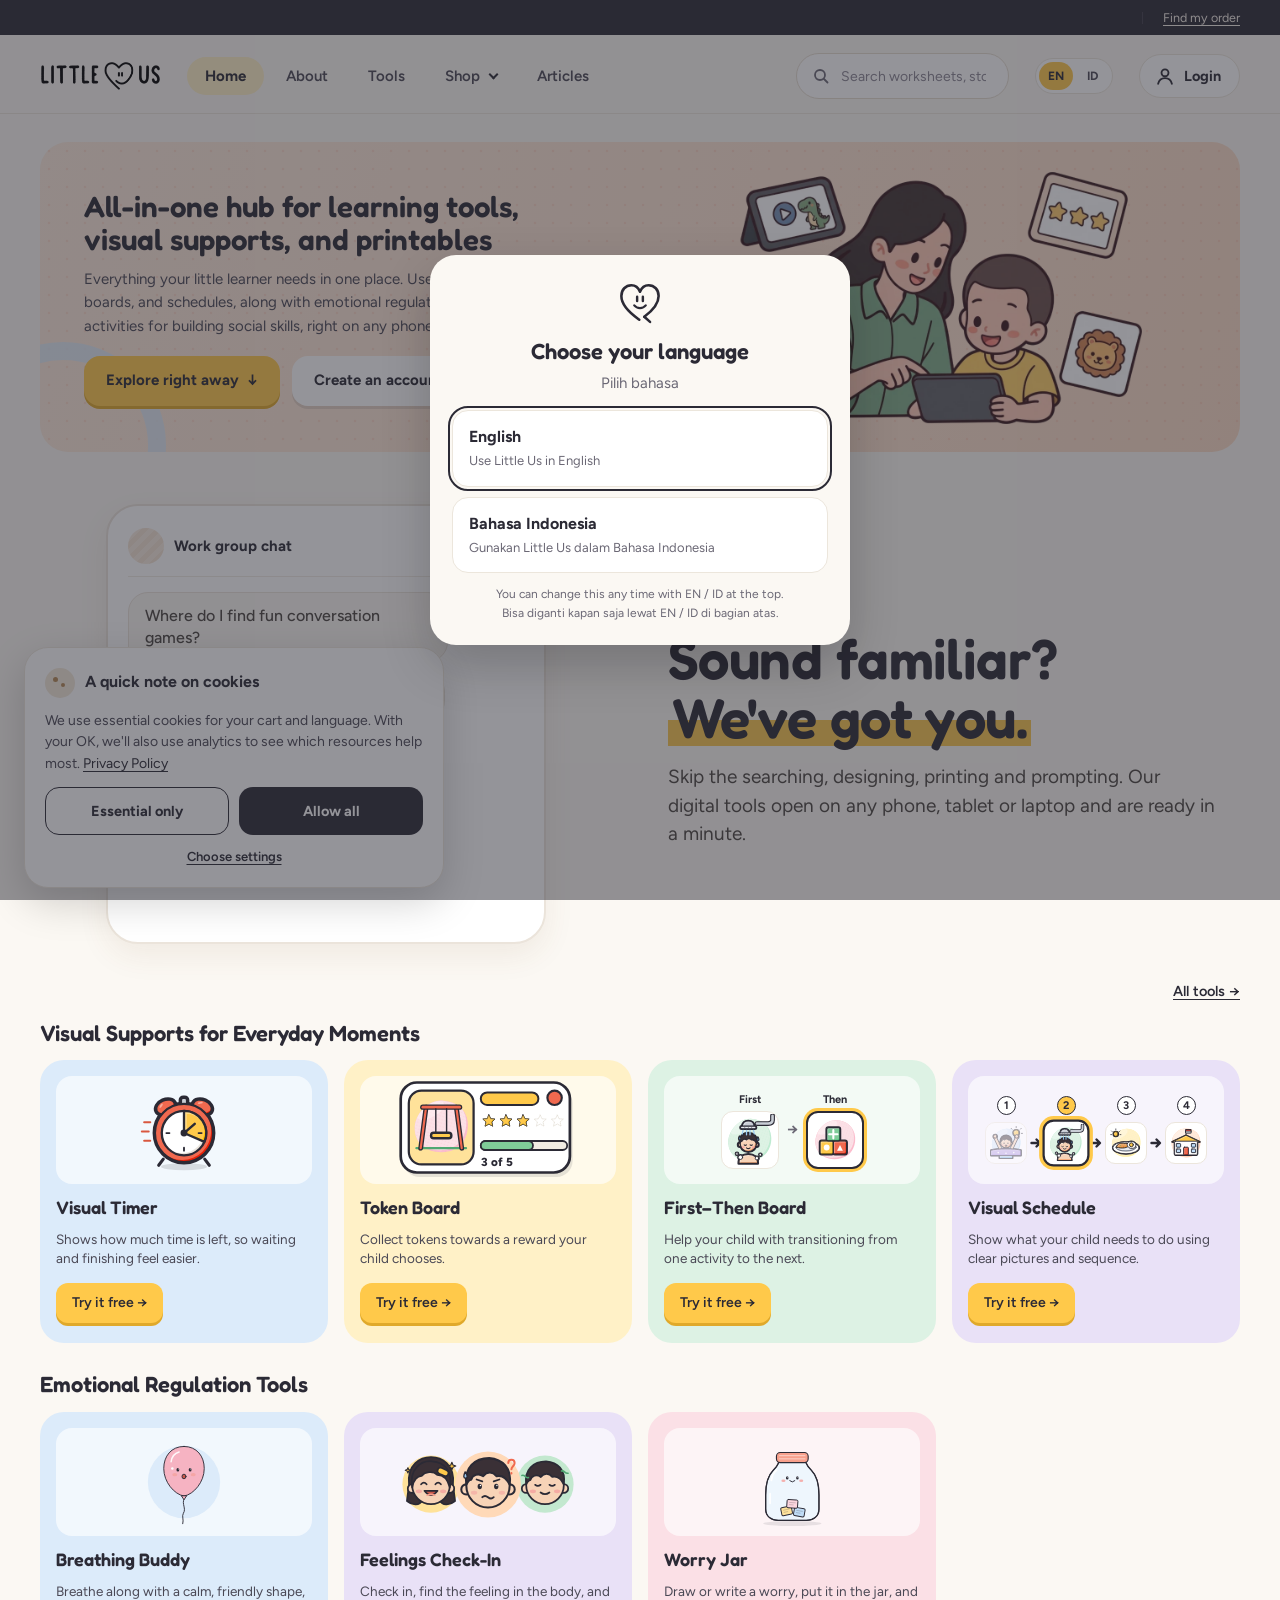
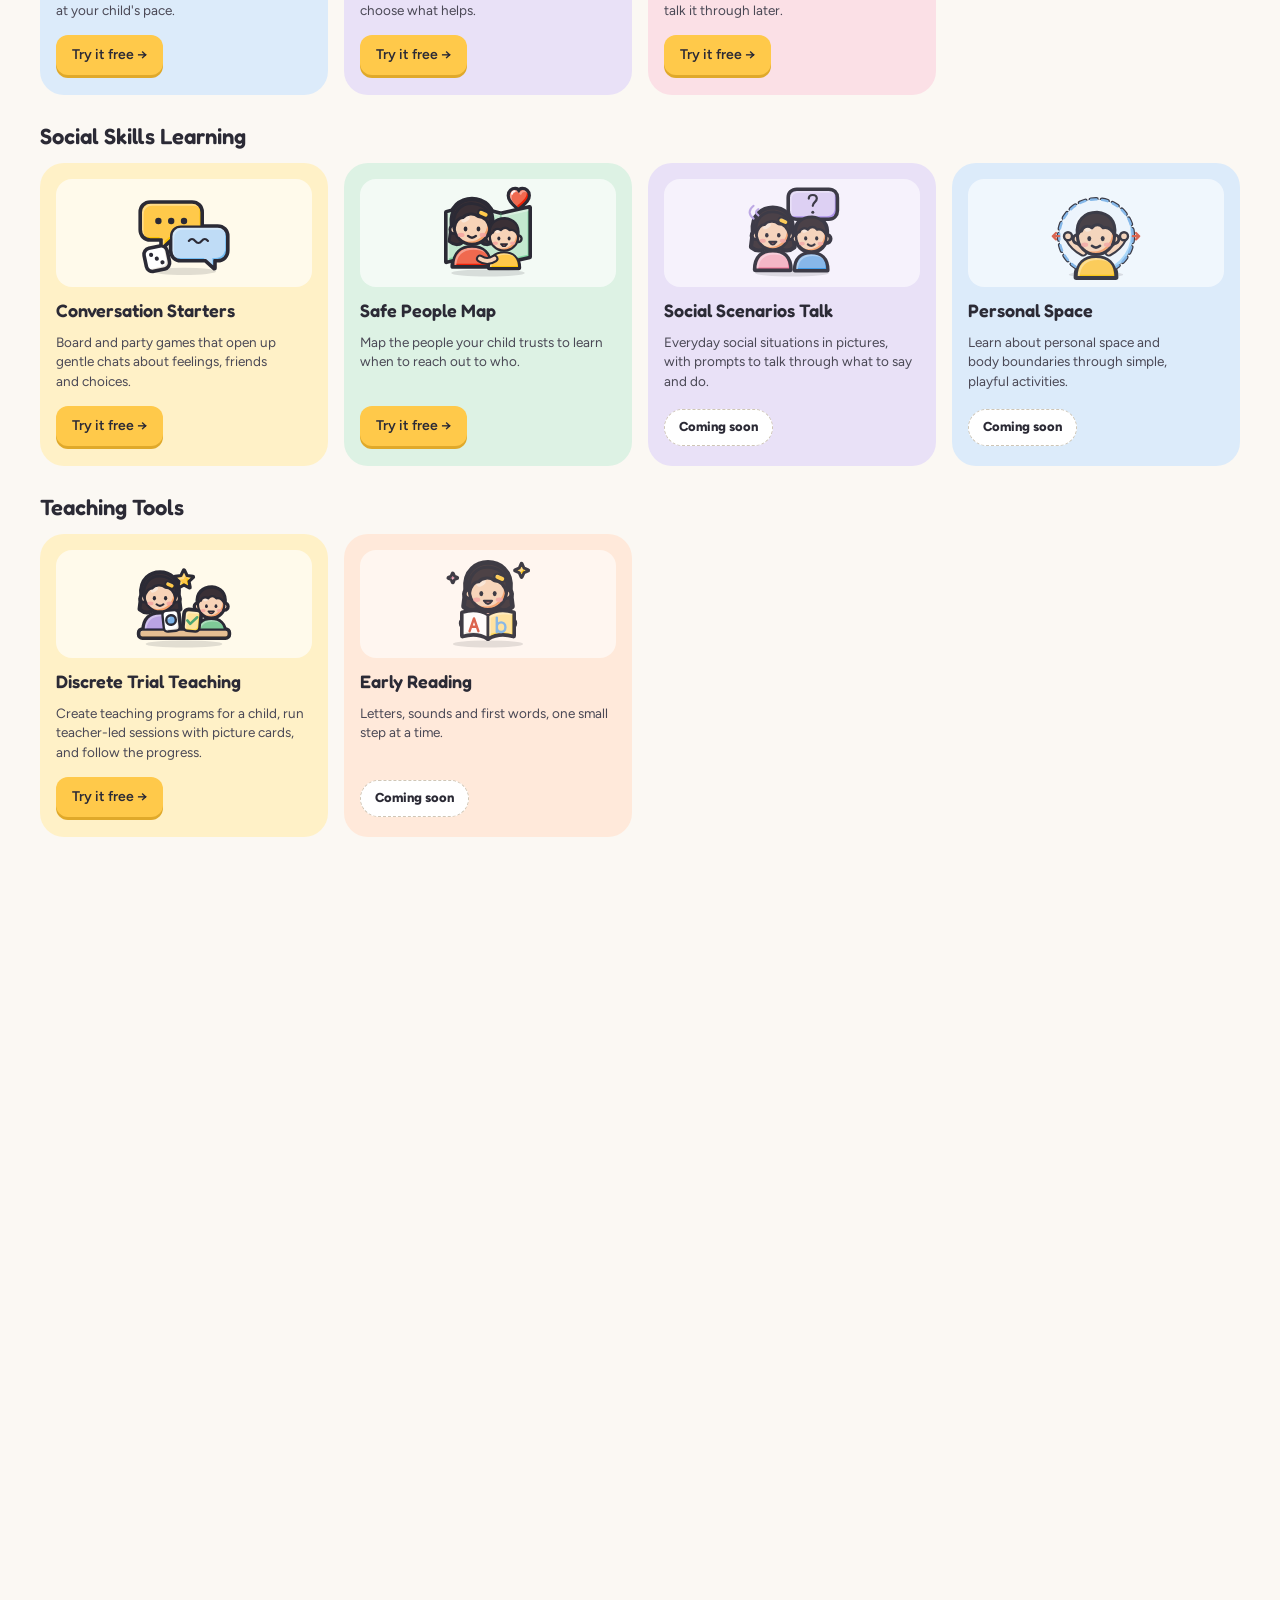
==== commit 40c636e8: "Add files via upload" ====
--- a/index.html
+++ b/index.html
@@ -15,7 +15,7 @@
 <link rel="preconnect" href="https://fonts.gstatic.com" crossorigin>
 <link rel="preconnect" href="https://bqiicazulzjtthvduear.supabase.co" crossorigin>
 <link rel="dns-prefetch" href="https://bqiicazulzjtthvduear.supabase.co">
-<link rel="stylesheet" href="https://fonts.googleapis.com/css2?family=Fredoka:wght@500;600&family=Figtree:wght@400..800&display=swap" media="print" onload="this.media='all'">
+<link rel="stylesheet" href="https://fonts.googleapis.com/css2?family=Fredoka:wght@500;600&family=Figtree:wght@400..800&family=Caveat:wght@700&display=swap" media="print" onload="this.media='all'">
 <script>
 /* =====================================================================
    Little Us · shop settings (the only part of this file you edit)
@@ -130,6 +130,43 @@
 .h2-head h2{font-size:22px;line-height:1.2}
 .h2-head p{font-size:14.5px;color:var(--body)}
 .h2-head .link-strong{white-space:nowrap}
+/* Free Tools hook: group chat on the left, headline on the right (the h2 stays for screen readers) */
+.h2-hook{display:grid;grid-template-columns:repeat(auto-fit,minmax(min(100%,380px),1fr));gap:clamp(28px,5vw,56px);align-items:center;padding:8px 0 6px}
+.h2-chat{background:#fff;border:2px solid #EBE4DB;border-radius:32px;padding:22px 20px 24px;display:flex;flex-direction:column;gap:10px;min-height:440px;box-sizing:border-box;box-shadow:0 12px 30px rgba(120,80,40,.08);max-width:440px;width:100%;justify-self:center}
+.h2-chathead{display:flex;align-items:center;gap:10px;padding-bottom:12px;border-bottom:1px solid #F0EBE4;font:700 15px Figtree,sans-serif}
+.h2-chatava{width:36px;height:36px;flex:none;border-radius:50%;background:repeating-linear-gradient(135deg,#F3E3D3 0 5px,#F8ECE0 5px 10px)}
+.h2-chatmsgs{flex:1;display:flex;flex-direction:column;justify-content:flex-end;gap:10px}
+.h2-msg{align-self:flex-start;max-width:320px;padding:12px 16px;font:500 16px/1.4 Figtree,sans-serif;border-radius:20px 20px 20px 6px;background:#FAF7F2;border:1px solid #EBE4DB;color:#4A4540;opacity:0;transform:translateY(8px);transition:opacity .35s,transform .35s}
+.h2-msg.me{align-self:flex-end;font:700 17px/1.35 Figtree,sans-serif;border-radius:20px 20px 6px 20px;background:#F9C74F;border:0;color:#1F1D1B}
+.h2-msg.on{opacity:1;transform:none}
+.h2-dots{display:none;gap:5px;padding:5px 2px}
+.h2-dots b{width:7px;height:7px;border-radius:50%;background:#1F1D1B;opacity:.35;animation:h2dot 1s infinite}
+.h2-dots b:nth-child(2){animation-delay:.15s}.h2-dots b:nth-child(3){animation-delay:.3s}
+@keyframes h2dot{0%,60%,100%{opacity:.25;transform:none}30%{opacity:.8;transform:translateY(-3px)}}
+.h2-msg.typing .h2-dots{display:flex}.h2-msg.typing .h2-reply{display:none}
+.h2-hooktx{display:flex;flex-direction:column;gap:16px}
+.h2-eye{font:700 13px Figtree,sans-serif;letter-spacing:.12em;text-transform:uppercase;color:#C2410C}
+.h2-hookh{margin:0;font:600 clamp(36px,5vw,56px)/1.05 Fredoka,sans-serif;letter-spacing:-.01em;color:var(--ink);text-wrap:balance}
+.h2-hookh em{font-style:normal;color:inherit;background:linear-gradient(transparent 55%,#F9C74F 55%,#F9C74F 92%,transparent 92%);padding:0 4px;-webkit-box-decoration-break:clone;box-decoration-break:clone}
+.h2-hookp{margin:0;font:400 clamp(16px,1.6vw,19px)/1.5 Figtree,sans-serif;color:#4A4540;text-wrap:pretty}
+html:not(.ud-in) section[aria-labelledby="hTools"] .h2-headtx{position:absolute;width:1px;height:1px;overflow:hidden;clip:rect(0 0 0 0)}
+html:not(.ud-in) section[aria-labelledby="hTools"] .h2-head{justify-content:flex-end;margin-top:12px}
+html.ud-in .h2-hook,html.ud-in .h2-pophook{display:none}
+@media (max-width:520px){.h2-chat{min-height:400px;padding:18px 16px 20px;border-radius:26px}.h2-msg{font-size:15px}.h2-msg.me{font-size:16px}}
+@media (prefers-reduced-motion:reduce){.h2-msg{transition:none}.h2-dots b{animation:none}}
+/* Popular resources hook: peach banner with a taped session note */
+.h2-pophook{display:grid;grid-template-columns:repeat(auto-fit,minmax(min(100%,380px),1fr));gap:clamp(28px,4vw,48px);align-items:center;background:#FDE9DC;border-radius:32px;padding:clamp(28px,4vw,48px) clamp(22px,4.4vw,52px);overflow:hidden}
+.h2-pophtx{display:flex;flex-direction:column;gap:14px}
+.h2-poph{margin:0;font:600 clamp(32px,4vw,44px)/1.1 Fredoka,sans-serif;letter-spacing:-.01em;color:var(--ink);text-wrap:balance}
+.h2-poph mark{background:linear-gradient(transparent 55%,#F9C74F 55%,#F9C74F 92%,transparent 92%);padding:0 4px;color:inherit;-webkit-box-decoration-break:clone;box-decoration-break:clone}
+.h2-note2{position:relative;max-width:400px;width:100%;justify-self:center;box-sizing:border-box;border-radius:6px;padding:26px 28px;transform:rotate(1.5deg);box-shadow:0 10px 24px rgba(60,40,20,.18);background:repeating-linear-gradient(#FFFDF5 0 37px,#E8E1D3 37px 38px);display:flex;flex-direction:column;gap:6px}
+.h2-tape{position:absolute;top:-14px;left:50%;width:120px;height:30px;transform:translateX(-50%) rotate(-3deg);background:repeating-linear-gradient(90deg,rgba(239,107,91,.55) 0 10px,rgba(239,107,91,.4) 10px 20px)}
+.h2-note2>b{font:700 30px Caveat,cursive;color:#C2410C}
+.h2-note2 ul{list-style:none;margin:0;padding:0;display:flex;flex-direction:column;gap:6px}
+.h2-note2 li{display:flex;gap:12px;align-items:center;font:700 clamp(22px,2.4vw,26px)/32px Caveat,cursive;color:#1F1D1B}
+.h2-note2 li i{width:22px;height:22px;flex:none;border:2px solid #1F1D1B;border-radius:5px;display:flex;align-items:center;justify-content:center;font:700 14px Figtree,sans-serif;font-style:normal;background:#F9C74F}
+html:not(.ud-in) #secPop .h2-head h2{position:absolute;width:1px;height:1px;overflow:hidden;clip:rect(0 0 0 0)}
+html:not(.ud-in) #secPop .h2-head{justify-content:flex-end;margin-top:12px}
 .h2-tools{display:grid;grid-template-columns:1fr;gap:12px}
 .h2-tool{display:flex;flex-direction:column;align-items:flex-start;gap:8px;padding:14px 14px 16px;border-radius:24px;text-decoration:none;color:var(--ink);transition:transform .15s}
 .h2-tool:hover{transform:translateY(-2px);color:var(--ink)}
@@ -407,7 +444,7 @@
 .ab-creds .can-list div{font-size:14px}
 @media(min-width:960px){.ab-hero{align-items:start}}
 </style>
-<link rel="stylesheet" href="/lu-app.css?v=23">
+<link rel="stylesheet" href="/lu-app.css?v=24">
 <script>/* desktop computers (mouse or trackpad) keep the desktop layout down to 560px wide, e.g. in a half-screen window; phones and tablets are unchanged */(function(){try{var c=matchMedia("(pointer:coarse)").matches,f=localStorage.getItem("lu_force_app")==="1"||/[?&]app=(1|phone|tablet)/.test(location.search);if(c||f||Math.min(screen.width,screen.height)<600)return;window.LU_DESK=!0;document.documentElement.classList.add("lu-desk");var mm=window.matchMedia.bind(window),fx=function(q){return String(q).replace(/min-width:\s*960px/g,"min-width:560px").replace(/max-width:\s*959px/g,"max-width:559px")};window.matchMedia=function(q){return mm(fx(q))};function walk(rs){for(var i=0;i<rs.length;i++){var r=rs[i];if(r.media&&r.cssRules){var t=r.media.mediaText,n=fx(t.replace(/:\s+/g,":"));if(n!==t.replace(/:\s+/g,":"))r.media.mediaText=n;walk(r.cssRules)}else if(r.cssRules)walk(r.cssRules)}}function all(){for(var i=0;i<document.styleSheets.length;i++){try{walk(document.styleSheets[i].cssRules)}catch(e){}}}window.LU_deskCSS=all;all();document.addEventListener("load",function(e){e.target&&e.target.tagName==="LINK"&&all()},!0);document.addEventListener("DOMContentLoaded",all);window.addEventListener("load",all)}catch(e){}})();</script>
 <script>(function(){try{if(window.LU_DESK)return;var w=innerWidth,c=matchMedia("(pointer:coarse)").matches,f=localStorage.getItem("lu_force_app")==="1"||/[?&]app=(1|phone|tablet)/.test(location.search);if(w<760||((c||f)&&w<=1400)){var d=document.documentElement;d.classList.add("lu-app",w<760?"lu-phone":w>innerHeight?"lu-land":"lu-port")}}catch(e){}})();</script>
 </head>
@@ -456,6 +493,17 @@
   </section>
 
   <section class="h2-sec" aria-labelledby="hTools">
+    <div class="h2-hook">
+      <div class="h2-chat" aria-hidden="true">
+        <div class="h2-chathead"><span class="h2-chatava"></span><b data-t="chatName"></b></div>
+        <div class="h2-chatmsgs" id="hookChat"></div>
+      </div>
+      <div class="h2-hooktx">
+        <span class="h2-eye" data-t="hookEye"></span>
+        <p class="h2-hookh" aria-hidden="true"><span data-t="hookHa"></span> <em data-t="hookHb"></em></p>
+        <p class="h2-hookp" data-t="hookP"></p>
+      </div>
+    </div>
     <div class="h2-head">
       <div class="h2-headtx"><h2 id="hTools" data-t="toolsEyebrow"></h2><p data-t="toolsP"></p></div>
       <a class="link-strong" href="#/tools" data-t="allTools"></a>
@@ -481,6 +529,10 @@
   </section>
 
   <section class="h2-sec" id="secPop" aria-labelledby="hPop">
+    <div class="h2-pophook">
+      <div class="h2-pophtx"><span class="h2-eye" data-t="popEye"></span><p class="h2-poph" aria-hidden="true"><span data-t="popHa"></span> <mark data-t="popHb"></mark></p></div>
+      <div class="h2-note2" aria-hidden="true"><i class="h2-tape"></i><b data-t="popNote"></b><ul id="popPlan"></ul></div>
+    </div>
     <div class="h2-head"><h2 id="hPop" data-t="popH"></h2><a class="link-strong" href="#/catalogue?sort=popular" data-t="shopAll"></a></div>
     <div class="rail h2-rail" id="railPop"></div>
   </section>
@@ -506,9 +558,14 @@
   </section>
 </main>
 `,run:function(){(function(){const{$:o,esc:e,t:r}=LU;let P=null,k="loading";
-LU.page({strings:{en:{"heroH1": "All-in-one hub for learning tools, visual supports, and printables", "heroP": "Everything your little learner needs in one place. Use visual timers, token boards, and schedules, along with emotional regulation tools and digital activities for building social skills, right on any phone, tablet, or laptop.", "tryTools": "Try the free tools", "browse": "Browse resources", "trust": ["No account needed", "Works offline", "English & Indonesian"], "working": "I'm working for…", "first": "First", "then": "Then", "toolsEyebrow": "Free Tools", "toolsH": "Visual Supports for Everyday Moments", "emoH": "Emotional Regulation Tools", "socialH": "Social Skills Learning", "teachH": "Teaching Tools", "soon": "Coming soon", "toolsP": "Open one on a phone, tablet or laptop, set it up in a minute, then use it together with your child.", "allTools": "All tools →", "timerH": "Visual Timer", "timerP": "Shows how much time is left, so waiting and finishing feel easier.", "tokensH": "Token Board", "tokensP": "Collect tokens towards a reward your child chooses.", "ftH": "First–Then Board", "ftP": "Help your child with transitioning from one activity to the next.", "schedH": "Visual Schedule", "schedP": "Show what your child needs to do using clear pictures and sequence.", "bbH": "Breathing Buddy", "bbP": "Breathe along with a calm, friendly shape, at your child's pace.", "feH": "Feelings Check-In", "feP": "Check in, find the feeling in the body, and choose what helps.", "wjH": "Worry Jar", "tkH": "Conversation Starters", "tkP": "Board and party games that open up gentle chats about feelings, friends and choices.", "dttH": "Discrete Trial Teaching", "dttP": "Create teaching programs for a child, run teacher-led sessions with picture cards, and follow the progress.", "spH": "Safe People Map", "spP": "Map the people your child trusts to learn when to reach out to who.", "wjP": "Draw or write a worry, put it in the jar, and talk it through later.", "tryFree": "Try it free →", "minLeft": "minutes left", "noAcc": "<b>No account, no login.</b> Everything you set up, including photos, stays on your device. Nothing is uploaded.", "popH": "Popular resources", "shopAll": "Shop all resources →", "togEyebrow": "Better together", "togH": "Plan the morning on screen. Practise it on paper.", "togP": "Read a social story together the night before. In the morning, follow the same steps on the Visual Schedule.", "togTool": "Free tool · Visual Schedule", "togSched": "Morning before school", "openSched": "Open this schedule →", "viewRes": "View →", "reqEyebrow": "Request a resource", "reqH": "Need something specific? I’ll make it for you.", "reqP": "Tell me about your child or class and what you need. I’ll make a resource just for you, using the same approach as everything here.", "reqEx": ["A social story about a new baby sibling", "Worksheets for an IEP goal", "Cards for your own morning routine"], "freeAsk": "Free to ask", "replyWA": "I’ll reply by email", "tellMe": "Tell me what you need", "talkFirst": "We talk it through first, then agree the price.", "who": "Who makes these?", "whoH": "Hello, I’m Kal!", "whoP": "An inclusive education practitioner with expertise in educational and developmental psychology, child assessment, intervention, and teacher professional development.", "story": "Read our story →", "signupH": "Get a free emotions check-in chart", "signupP": "Join our list for new resources and tips, about twice a month. No spam.", "emailLabel": "Email address", "emailPh": "your@email.com", "signupBtn": "Send me the freebie", "signupBad": "Please enter a valid email address.", "errTitle": "Hmm, resources didn't load", "errP": "Check your connection and try again.", "retry": "Try again"},id:{"heroH1": "Satu tempat untuk alat belajar, bantuan visual, dan materi cetak", "heroP": "Semua yang dibutuhkan anakmu ada di satu tempat. Gunakan timer visual, papan token, dan jadwal, ditambah alat regulasi emosi dan aktivitas digital untuk melatih keterampilan sosial, langsung di HP, tablet, atau laptop.", "tryTools": "Coba alat gratis", "browse": "Lihat materi", "trust": ["Tanpa akun", "Bisa offline", "Bahasa Inggris & Indonesia"], "working": "Aku sedang bekerja untuk…", "first": "Pertama", "then": "Lalu", "toolsEyebrow": "Alat Gratis", "toolsH": "Bantuan Visual untuk Momen Sehari-hari", "emoH": "Alat Regulasi Emosi", "socialH": "Belajar Keterampilan Sosial", "teachH": "Alat Mengajar", "soon": "Segera hadir", "toolsP": "Buka di HP, tablet, atau laptop, atur dalam semenit, lalu gunakan bersama anakmu.", "allTools": "Semua alat →", "timerH": "Timer Visual", "timerP": "Menunjukkan sisa waktu, agar menunggu dan menyelesaikan terasa lebih mudah.", "tokensH": "Papan Token", "tokensP": "Kumpulkan token untuk hadiah pilihan anak.", "ftH": "Papan Pertama–Lalu", "ftP": "Bantu anak berpindah dari satu kegiatan ke kegiatan berikutnya.", "schedH": "Jadwal Visual", "schedP": "Tunjukkan apa yang perlu dilakukan anak dengan gambar dan urutan yang jelas.", "bbH": "Teman Napas", "bbP": "Bernapas bersama bentuk yang tenang, sesuai kecepatan anak.", "feH": "Cek Perasaan", "feP": "Cek perasaan, temukan di tubuh, lalu pilih yang membantu.", "wjH": "Toples Khawatir", "tkH": "Pembuka Obrolan", "tkP": "Permainan papan dan permainan seru yang membuka obrolan hangat tentang perasaan, teman, dan pilihan.", "dttH": "Discrete Trial Teaching", "dttP": "Buat program mengajar untuk anak, jalankan session yang dipimpin guru dengan kartu gambar, dan pantau kemajuannya.", "spH": "Peta Orang Aman", "spP": "Petakan orang-orang yang dipercaya anak, agar ia tahu kapan harus menghubungi siapa.", "wjP": "Gambar atau tulis kekhawatiran, masukkan ke toples, lalu bicarakan nanti.", "tryFree": "Coba gratis →", "minLeft": "menit lagi", "noAcc": "<b>Tanpa akun, tanpa login.</b> Semua yang kamu atur, termasuk foto, tersimpan di perangkatmu. Tidak ada yang diunggah.", "popH": "Materi populer", "shopAll": "Lihat semua materi →", "togEyebrow": "Lebih baik bersama", "togH": "Rencanakan pagi di layar. Latih di kertas.", "togP": "Baca cerita sosial bersama malam sebelumnya. Paginya, ikuti langkah yang sama di Jadwal Visual.", "togTool": "Alat gratis · Jadwal Visual", "togSched": "Pagi sebelum sekolah", "openSched": "Buka jadwal ini →", "viewRes": "Lihat →", "reqEyebrow": "Pesan materi", "reqH": "Butuh sesuatu yang khusus? Saya buatkan.", "reqP": "Ceritakan tentang anak atau kelasmu dan apa yang dibutuhkan. Saya akan membuat materi khusus untukmu, dengan pendekatan yang sama seperti semua materi di sini.", "reqEx": ["Cerita sosial tentang adik baru", "Lembar kerja untuk target IEP", "Kartu untuk rutinitas pagimu"], "freeAsk": "Gratis bertanya", "replyWA": "Saya balas lewat email", "tellMe": "Ceritakan kebutuhanmu", "talkFirst": "Kita bicarakan dulu, lalu sepakati harganya.", "who": "Siapa yang membuat ini?", "whoH": "Halo, saya Kal!", "whoP": "Praktisi pendidikan inklusif dengan keahlian di bidang psikologi pendidikan dan perkembangan, asesmen anak, intervensi, serta pengembangan profesional guru.", "story": "Baca cerita kami →", "signupH": "Dapatkan bagan cek perasaan gratis", "signupP": "Gabung ke daftar kami untuk sumber baru dan tips, sekitar dua kali sebulan. Tanpa spam.", "emailLabel": "Alamat email", "emailPh": "emailkamu@email.com", "signupBtn": "Kirimkan bagannya", "signupBad": "Masukkan alamat email yang valid.", "errTitle": "Hmm, sumbernya belum termuat", "errP": "Periksa koneksi kamu lalu coba lagi.", "retry": "Coba lagi"}},title:()=>"Little Us",async init(){load();signup();window.luLoad&&luLoad("/tools-art.js?v=28").then(art).catch(()=>{});window.luLoad&&luLoad("/articles.js?v=15").then(()=>{const sb=o("#secBlog");sb&&window.LUArticles&&LUArticles.home(sb)}).catch(()=>{});window.luLangAsk&&luLangAsk()},render:x});
+LU.page({strings:{en:{"heroH1": "All-in-one hub for learning tools, visual supports, and printables", "heroP": "Everything your little learner needs in one place. Use visual timers, token boards, and schedules, along with emotional regulation tools and digital activities for building social skills, right on any phone, tablet, or laptop.", "tryTools": "Try the free tools", "browse": "Browse resources", "trust": ["No account needed", "Works offline", "English & Indonesian"], "working": "I'm working for…", "first": "First", "then": "Then", "toolsEyebrow": "Free Tools", "hookEye": "Free tools", "hookHa": "Sound familiar?", "hookHb": "We've got you.", "hookP": "Skip the searching, designing, printing and prompting. Our digital tools open on any phone, tablet or laptop and are ready in a minute.", "chatName": "Work group chat", "chatMsgs": ["Where do I find fun conversation games?", "One hour in Canva for one token board.", "Still laminating at 6 pm…", "The AI schedule makes no sense."], "chatReply": "Put the scissors down. We've got you covered.", "popEye": "Popular resources", "popHa": "Tomorrow's session plan?", "popHb": "Already on the shelf.", "popNote": "Tuesday session", "popPlan": ["Social story: personal space", "Worksheet: feelings detective", "Practice: starting a chat"], "toolsH": "Visual Supports for Everyday Moments", "emoH": "Emotional Regulation Tools", "socialH": "Social Skills Learning", "teachH": "Teaching Tools", "soon": "Coming soon", "toolsP": "Open one on a phone, tablet or laptop, set it up in a minute, then use it together with your child.", "allTools": "All tools →", "timerH": "Visual Timer", "timerP": "Shows how much time is left, so waiting and finishing feel easier.", "tokensH": "Token Board", "tokensP": "Collect tokens towards a reward your child chooses.", "ftH": "First–Then Board", "ftP": "Help your child with transitioning from one activity to the next.", "schedH": "Visual Schedule", "schedP": "Show what your child needs to do using clear pictures and sequence.", "bbH": "Breathing Buddy", "bbP": "Breathe along with a calm, friendly shape, at your child's pace.", "feH": "Feelings Check-In", "feP": "Check in, find the feeling in the body, and choose what helps.", "wjH": "Worry Jar", "tkH": "Conversation Starters", "tkP": "Board and party games that open up gentle chats about feelings, friends and choices.", "dttH": "Discrete Trial Teaching", "dttP": "Create teaching programs for a child, run teacher-led sessions with picture cards, and follow the progress.", "spH": "Safe People Map", "spP": "Map the people your child trusts to learn when to reach out to who.", "wjP": "Draw or write a worry, put it in the jar, and talk it through later.", "tryFree": "Try it free →", "minLeft": "minutes left", "noAcc": "<b>No account, no login.</b> Everything you set up, including photos, stays on your device. Nothing is uploaded.", "popH": "Popular resources", "shopAll": "Shop all resources →", "togEyebrow": "Better together", "togH": "Plan the morning on screen. Practise it on paper.", "togP": "Read a social story together the night before. In the morning, follow the same steps on the Visual Schedule.", "togTool": "Free tool · Visual Schedule", "togSched": "Morning before school", "openSched": "Open this schedule →", "viewRes": "View →", "reqEyebrow": "Request a resource", "reqH": "Need something specific? I’ll make it for you.", "reqP": "Tell me about your child or class and what you need. I’ll make a resource just for you, using the same approach as everything here.", "reqEx": ["A social story about a new baby sibling", "Worksheets for an IEP goal", "Cards for your own morning routine"], "freeAsk": "Free to ask", "replyWA": "I’ll reply by email", "tellMe": "Tell me what you need", "talkFirst": "We talk it through first, then agree the price.", "who": "Who makes these?", "whoH": "Hello, I’m Kal!", "whoP": "An inclusive education practitioner with expertise in educational and developmental psychology, child assessment, intervention, and teacher professional development.", "story": "Read our story →", "signupH": "Get a free emotions check-in chart", "signupP": "Join our list for new resources and tips, about twice a month. No spam.", "emailLabel": "Email address", "emailPh": "your@email.com", "signupBtn": "Send me the freebie", "signupBad": "Please enter a valid email address.", "errTitle": "Hmm, resources didn't load", "errP": "Check your connection and try again.", "retry": "Try again"},id:{"heroH1": "Satu tempat untuk alat belajar, bantuan visual, dan materi cetak", "heroP": "Semua yang dibutuhkan anakmu ada di satu tempat. Gunakan timer visual, papan token, dan jadwal, ditambah alat regulasi emosi dan aktivitas digital untuk melatih keterampilan sosial, langsung di HP, tablet, atau laptop.", "tryTools": "Coba alat gratis", "browse": "Lihat materi", "trust": ["Tanpa akun", "Bisa offline", "Bahasa Inggris & Indonesia"], "working": "Aku sedang bekerja untuk…", "first": "Pertama", "then": "Lalu", "toolsEyebrow": "Alat Gratis", "hookEye": "Alat gratis", "hookHa": "Kedengarannya familiar?", "hookHb": "Kami bantu.", "hookP": "Tak perlu lagi mencari, mendesain, mencetak, dan menulis prompt. Alat digital kami bisa dibuka di HP, tablet, atau laptop dan siap dalam semenit.", "chatName": "Grup chat kerja", "chatMsgs": ["Cari permainan ngobrol yang seru di mana ya?", "Satu jam di Canva cuma untuk satu papan token.", "Jam 6 sore masih laminating…", "Jadwal dari AI nggak masuk akal."], "chatReply": "Letakkan guntingnya. Semua sudah kami siapkan.", "popEye": "Materi populer", "popHa": "Rencana sesi besok?", "popHb": "Sudah tersedia di rak.", "popNote": "Sesi hari Selasa", "popPlan": ["Cerita sosial: ruang pribadi", "Lembar kerja: detektif perasaan", "Latihan: memulai obrolan"], "toolsH": "Bantuan Visual untuk Momen Sehari-hari", "emoH": "Alat Regulasi Emosi", "socialH": "Belajar Keterampilan Sosial", "teachH": "Alat Mengajar", "soon": "Segera hadir", "toolsP": "Buka di HP, tablet, atau laptop, atur dalam semenit, lalu gunakan bersama anakmu.", "allTools": "Semua alat →", "timerH": "Timer Visual", "timerP": "Menunjukkan sisa waktu, agar menunggu dan menyelesaikan terasa lebih mudah.", "tokensH": "Papan Token", "tokensP": "Kumpulkan token untuk hadiah pilihan anak.", "ftH": "Papan Pertama–Lalu", "ftP": "Bantu anak berpindah dari satu kegiatan ke kegiatan berikutnya.", "schedH": "Jadwal Visual", "schedP": "Tunjukkan apa yang perlu dilakukan anak dengan gambar dan urutan yang jelas.", "bbH": "Teman Napas", "bbP": "Bernapas bersama bentuk yang tenang, sesuai kecepatan anak.", "feH": "Cek Perasaan", "feP": "Cek perasaan, temukan di tubuh, lalu pilih yang membantu.", "wjH": "Toples Khawatir", "tkH": "Pembuka Obrolan", "tkP": "Permainan papan dan permainan seru yang membuka obrolan hangat tentang perasaan, teman, dan pilihan.", "dttH": "Discrete Trial Teaching", "dttP": "Buat program mengajar untuk anak, jalankan session yang dipimpin guru dengan kartu gambar, dan pantau kemajuannya.", "spH": "Peta Orang Aman", "spP": "Petakan orang-orang yang dipercaya anak, agar ia tahu kapan harus menghubungi siapa.", "wjP": "Gambar atau tulis kekhawatiran, masukkan ke toples, lalu bicarakan nanti.", "tryFree": "Coba gratis →", "minLeft": "menit lagi", "noAcc": "<b>Tanpa akun, tanpa login.</b> Semua yang kamu atur, termasuk foto, tersimpan di perangkatmu. Tidak ada yang diunggah.", "popH": "Materi populer", "shopAll": "Lihat semua materi →", "togEyebrow": "Lebih baik bersama", "togH": "Rencanakan pagi di layar. Latih di kertas.", "togP": "Baca cerita sosial bersama malam sebelumnya. Paginya, ikuti langkah yang sama di Jadwal Visual.", "togTool": "Alat gratis · Jadwal Visual", "togSched": "Pagi sebelum sekolah", "openSched": "Buka jadwal ini →", "viewRes": "Lihat →", "reqEyebrow": "Pesan materi", "reqH": "Butuh sesuatu yang khusus? Saya buatkan.", "reqP": "Ceritakan tentang anak atau kelasmu dan apa yang dibutuhkan. Saya akan membuat materi khusus untukmu, dengan pendekatan yang sama seperti semua materi di sini.", "reqEx": ["Cerita sosial tentang adik baru", "Lembar kerja untuk target IEP", "Kartu untuk rutinitas pagimu"], "freeAsk": "Gratis bertanya", "replyWA": "Saya balas lewat email", "tellMe": "Ceritakan kebutuhanmu", "talkFirst": "Kita bicarakan dulu, lalu sepakati harganya.", "who": "Siapa yang membuat ini?", "whoH": "Halo, saya Kal!", "whoP": "Praktisi pendidikan inklusif dengan keahlian di bidang psikologi pendidikan dan perkembangan, asesmen anak, intervensi, serta pengembangan profesional guru.", "story": "Baca cerita kami →", "signupH": "Dapatkan bagan cek perasaan gratis", "signupP": "Gabung ke daftar kami untuk sumber baru dan tips, sekitar dua kali sebulan. Tanpa spam.", "emailLabel": "Alamat email", "emailPh": "emailkamu@email.com", "signupBtn": "Kirimkan bagannya", "signupBad": "Masukkan alamat email yang valid.", "errTitle": "Hmm, sumbernya belum termuat", "errP": "Periksa koneksi kamu lalu coba lagi.", "retry": "Coba lagi"}},title:()=>"Little Us",async init(){load();signup();window.luLoad&&luLoad("/tools-art.js?v=28").then(art).catch(()=>{});window.luLoad&&luLoad("/articles.js?v=15").then(()=>{const sb=o("#secBlog");sb&&window.LUArticles&&LUArticles.home(sb)}).catch(()=>{});window.luLangAsk&&luLangAsk()},render:x});
+/* Free Tools hook: the group-chat messages appear one by one, then our reply types and lands; it loops */
+function hook(){const box=o("#hookChat");if(!box)return;const ms=r("chatMsgs");box.innerHTML=ms.map(m=>'<span class="h2-msg">'+e(m)+"</span>").join("")+'<span class="h2-msg me"><i class="h2-dots"><b></b><b></b><b></b></i><span class="h2-reply">'+e(r("chatReply"))+"</span></span>";const pl=o("#popPlan");pl&&(pl.innerHTML=r("popPlan").map(m=>'<li><i aria-hidden="true">✓</i>'+e(m)+"</li>").join(""));
+let still=!1;try{still=matchMedia("(prefers-reduced-motion: reduce)").matches}catch(er){}const all=[].slice.call(box.children);if(window.__luHookT)clearInterval(window.__luHookT);
+const set=n=>{all.forEach((m,i)=>m.classList.toggle("on",n>=i));all[4].classList.toggle("typing",n===4)};if(still){set(8);return}let step=0;set(step);
+window.__luHookT=setInterval(()=>{if(!document.body.contains(box)){clearInterval(window.__luHookT);return}step=(step+1)%9;set(step)},1100)}
 async function load(){k="loading",x();try{P=await LU.api.products(),k="ready"}catch(m){console.error("[Little Us] load failed",m),k="error"}x()}
-function x(){o("#trust").innerHTML=r("trust").map(m=>"<span>"+e(m)+"</span>").join("");pop();art();window.LUArticles&&LUArticles.homeRender();window.LUAcc&&LUAcc.homeRender()}
+function x(){o("#trust").innerHTML=r("trust").map(m=>"<span>"+e(m)+"</span>").join("");hook();pop();art();window.LUArticles&&LUArticles.homeRender();window.LUAcc&&LUAcc.homeRender()}
 function pop(){const rail=o("#railPop");if(k==="loading"){rail.innerHTML=LU.skeletons(5);return}if(k==="error"){rail.innerHTML='<div class="load-error" style="flex:1 1 100%"><b>'+e(r("errTitle"))+"</b><p>"+e(r("errP"))+'</p><button type="button" class="btn btn-dark btn-sm" id="retryBtn">'+e(r("retry"))+"</button></div>",o("#retryBtn").onclick=load;return}
 const w=P||[];let B=w.filter(p=>!LU.isFree(p)).sort((a,b)=>(b.sales_count||0)-(a.sales_count||0)).slice(0,5);B.length<5&&(B=B.concat(w.filter(p=>B.indexOf(p)<0).slice(0,5-B.length)));o("#secPop").hidden=!B.length;rail.innerHTML=B.map(LU.cardHTML).join("");
 const cov=w.find(p=>p.cover_url),hc=o("#heroCover");cov&&hc&&!hc.querySelector("img")&&(hc.innerHTML='<img src="'+e(LU.imgAt(cov.cover_url,700))+'" alt="">');window.LUHeroCovers=w.filter(p=>p.cover_url).slice(0,6);document.dispatchEvent(new Event("lu-hero-covers"));
@@ -678,12 +735,12 @@
     window.luLangAsk=function(){if(window.LUApp&&LUApp.isApp())return LUApp.langAsk();if(o.get("lu_lang")||document.getElementById("luLangAsk")||/^\/admin/.test(location.pathname))return;const d=document.createElement("div");d.id="luLangAsk";d.className="lang-modal";d.setAttribute("role","dialog");d.setAttribute("aria-modal","true");d.setAttribute("aria-labelledby","lmT");d.innerHTML='<div class="lm-card"><svg viewBox="0 0 64 60" width="46" height="43" aria-hidden="true"><path d="M31 54C24 49 6 37 6 21 6 12 12 6 20 6 26 6 30 10 32 15 34 10 38 6 44 6 52 6 58 12 58 21 58 34 46 44 38 50" fill="none" stroke="#2B2A35" stroke-width="3.6" stroke-linecap="round" stroke-linejoin="round"/><path d="M38 50 46 57" stroke="#2B2A35" stroke-width="3.6" stroke-linecap="round"/><path d="M28 22V28M36 22V28" stroke="#2B2A35" stroke-width="3.4" stroke-linecap="round"/><path d="M24 34C28 39 36 39 40 34" fill="none" stroke="#2B2A35" stroke-width="3.2" stroke-linecap="round"/></svg><h2 id="lmT">Choose your language</h2><p lang="id">Pilih bahasa</p><div class="lm-btns"><button type="button" data-la="en" lang="en"><b>English</b><small>Use Little Us in English</small></button><button type="button" data-la="id" lang="id"><b>Bahasa Indonesia</b><small>Gunakan Little Us dalam Bahasa Indonesia</small></button></div><small class="lm-note">You can change this any time with EN / ID at the top.<br><span lang="id">Bisa diganti kapan saja lewat EN / ID di bagian atas.</span></small></div>';document.body.appendChild(d);setTimeout(()=>{const f=d.querySelector("button");f&&f.focus()},50);d.addEventListener("click",ev=>{const b=ev.target.closest("[data-la]");if(!b)return;const v=b.dataset.la;o.set("lu_lang",v);d.remove();v!==r&&$a(v)})};
     const luToolTitle={tools:["Free visual-support tools","Alat bantu visual gratis"],"tools/timer":["Visual Timer","Timer Visual"],"tools/tokens":["Token Board","Papan Token"],"tools/first-then":["First–Then Board","Papan Pertama–Lalu"],"tools/schedule":["Visual Schedule","Jadwal Visual"],"tools/breathe":["Breathing Buddy","Teman Napas"],"tools/feelings":["Feelings Check-In","Cek Perasaan"],"tools/worry":["Worry Jar","Toples Khawatir"],"tools/conversation-starters":["Conversation Starters","Pembuka Obrolan"],"tools/safe-people":["Safe People Map","Peta Orang Aman"],"tools/dtt":["Discrete Trial Teaching","Discrete Trial Teaching"],"tools/library":["Card library","Perpustakaan kartu"],"tools/settings":["Tools settings","Pengaturan alat"],"tools/setup":["Set up for your child","Atur untuk anakmu"],"tools/backup":["Backup & share","Cadangan & berbagi"]};
     window.luArticles=function(kind){LU.page({title:()=>window.LUArticles?LUArticles.title(kind):(r==="id"?"Artikel":"Articles"),async init(){const el=x("#arRoot");try{await luLoad("/articles.js?v=15")}catch(err){el&&(el.innerHTML='<div class="load-error"><b>'+t(c("toolsLoadErr"))+'</b><button type="button" class="btn btn-dark btn-sm" onclick="location.reload()">'+t(c("retry")||"Try again")+"</button></div>");return}we({addEventListener(){},removeEventListener(){window.LUArticles&&LUArticles.unmount()}},"x",()=>{});LUArticles.mount(kind,el)},render(){window.LUArticles&&LUArticles.render()}})};
-    window.luTools=function(route){LU.page({title:()=>(luToolTitle[route]||luToolTitle.tools)[r==="id"?1:0],ordersBanner:!1,async init(){const el=x("#tools-root");try{await luLoad("/tools.css?v=20");await luLoad("/tools-art.js?v=28");await luLoad("/tools.js?v=28");/^tools(\/(breathe|feelings|worry))?$/.test(route)&&await luLoad("/tools-calm.js?v=18");route==="tools/conversation-starters"&&await luLoad("/tools-talk.js?v=6");route==="tools/safe-people"&&await luLoad("/tools-safe.js?v=2");if(route==="tools/dtt")for(const f of ["/dtt.css?v=2","/dtt-defaults.js?v=1","/dtt-programs.js?v=1","/dtt-compress.js?v=1","/dtt-prompting.js?v=1","/dtt-reinforcement.js?v=1","/dtt-targets.js?v=1","/dtt-errorCorrection.js?v=1","/dtt-mastery.js?v=1","/dtt-visual.js?v=1","/dtt-engine.js?v=1","/dtt-transfer.js?v=1","/dtt-data.js?v=1","/dtt-i18n.js?v=1","/dtt-offline.js?v=1","/dtt-store.js?v=1","/dtt-photo.js?v=1","/dtt-library.js?v=1","/dtt-ui-common.js?v=2","/dtt-ui-sets.js?v=2","/dtt-ui-settings.js?v=2","/dtt-ui-wizard.js?v=2","/dtt-ui-home.js?v=2","/dtt-ui-nav.js?v=2","/dtt-ui-data.js?v=1","/dtt-themes.js?v=1","/dtt-reinforce.js?v=1","/dtt-games.js?v=1","/dtt-stage-listener.js?v=1","/dtt-stage-tact.js?v=1","/dtt-stage-visual.js?v=1","/dtt-summary.js?v=1","/dtt-session.js?v=1","/dtt-main.js?v=1"])await luLoad(f)}catch(err){el&&(el.innerHTML='<div class="load-error" style="margin:40px auto;max-width:520px"><b>'+t(c("toolsLoadErr"))+'</b><button type="button" class="btn btn-dark btn-sm" onclick="location.reload()">'+t(c("retry")||"Try again")+"</button></div>");return}we({addEventListener(){},removeEventListener(){window.LUTools&&LUTools.unmount()}},"x",()=>{})},render(){const el=x("#tools-root");if(!el||!window.LUTools)return;el.dataset.m!==route?(el.dataset.m=route,LUTools.mount(route,el)):LUTools.render()}})};
+    window.luTools=function(route){LU.page({title:()=>(luToolTitle[route]||luToolTitle.tools)[r==="id"?1:0],ordersBanner:!1,async init(){const el=x("#tools-root");try{await luLoad("/tools.css?v=21");await luLoad("/tools-art.js?v=28");await luLoad("/tools.js?v=30");/^tools(\/(breathe|feelings|worry))?$/.test(route)&&await luLoad("/tools-calm.js?v=19");route==="tools/conversation-starters"&&await luLoad("/tools-talk.js?v=6");route==="tools/safe-people"&&await luLoad("/tools-safe.js?v=2");if(route==="tools/dtt")for(const f of ["/dtt.css?v=2","/dtt-defaults.js?v=2","/dtt-programs.js?v=1","/dtt-compress.js?v=1","/dtt-prompting.js?v=1","/dtt-reinforcement.js?v=1","/dtt-targets.js?v=1","/dtt-errorCorrection.js?v=1","/dtt-mastery.js?v=1","/dtt-visual.js?v=1","/dtt-engine.js?v=1","/dtt-transfer.js?v=1","/dtt-data.js?v=1","/dtt-i18n.js?v=1","/dtt-offline.js?v=1","/dtt-store.js?v=1","/dtt-photo.js?v=1","/dtt-library.js?v=2","/dtt-ui-common.js?v=2","/dtt-ui-sets.js?v=9","/dtt-ui-settings.js?v=9","/dtt-ui-wizard.js?v=7","/dtt-ui-home.js?v=7","/dtt-ui-nav.js?v=7","/dtt-ui-data.js?v=5","/dtt-themes.js?v=1","/dtt-reinforce.js?v=1","/dtt-games.js?v=2","/dtt-stage-listener.js?v=1","/dtt-stage-tact.js?v=1","/dtt-stage-visual.js?v=1","/dtt-summary.js?v=5","/dtt-session.js?v=7","/dtt-main.js?v=1"])await luLoad(f)}catch(err){el&&(el.innerHTML='<div class="load-error" style="margin:40px auto;max-width:520px"><b>'+t(c("toolsLoadErr"))+'</b><button type="button" class="btn btn-dark btn-sm" onclick="location.reload()">'+t(c("retry")||"Try again")+"</button></div>");return}we({addEventListener(){},removeEventListener(){window.LUTools&&LUTools.unmount()}},"x",()=>{})},render(){const el=x("#tools-root");if(!el||!window.LUTools)return;el.dataset.m!==route?(el.dataset.m=route,LUTools.mount(route,el)):LUTools.render()}})};
     setTimeout(()=>window.luLangAsk(),350);
     "serviceWorker"in navigator&&location.protocol==="https:"&&window.addEventListener("load",()=>{navigator.serviceWorker.register("/sw.js").catch(()=>{})});})(),(function(){"use strict";const J={en:[["#/terms","Terms & Conditions"],["#/license","License"],["#/refund","Refund Policy"],["#/privacy","Privacy Policy"]],id:[["#/terms","Syarat & Ketentuan"],["#/license","Lisensi"],["#/refund","Kebijakan Pengembalian Dana"],["#/privacy","Kebijakan Privasi"]]};function o(f){const e=LU.cfg.CONTACT||{};return f.replace(/\{wa\}/g,LU.esc(e.whatsapp||"")).replace(/\{waLink\}/g,"https://wa.me/"+LU.esc(e.whatsappLink||"")).replace(/\{email\}/g,LU.esc(e.email||"")).replace(/\{city\}/g,LU.esc(e.city||"Indonesia"))}window.LULegal=function(f){const e="#/"+LU.route;let F=typeof f=="string"?null:f;LU.page({strings:{en:{policies:"Policies"},id:{policies:"Kebijakan"}},title:()=>F?F.title[LU.lang]:(LU.lang==="id"?"Kebijakan":"Policies"),async init(){if(!F){try{await luLoad("/legal.js?v=6")}catch(x){}F=(window.LU_LEGAL||{})[f]||null}},render(){const i=LU.lang;LU.$("#legalNav").innerHTML='<span class="eyebrow" style="padding:0 14px 6px">'+LU.esc(LU.t("policies"))+"</span>"+J[i].map(r=>'<a href="'+r[0]+'"'+(r[0]===e?' class="on" aria-current="page"':"")+">"+LU.esc(r[1])+"</a>").join("");if(!F){LU.$("#doc").innerHTML='<div class="load-error"><b>'+(i==="id"?"Halaman ini belum termuat.":"This page didn&rsquo;t load.")+'</b><button type="button" class="btn btn-dark btn-sm" onclick="location.reload()">'+(i==="id"?"Coba lagi":"Try again")+"</button></div>";return}document.title=F.title[i]+" · Little Us";LU.$("#doc").innerHTML='<div style="display:flex;flex-direction:column;gap:8px;margin-bottom:24px"><h1>'+LU.esc(F.title[i])+'</h1><span class="updated">'+LU.esc(F.updated[i])+'</span></div><div class="legal-body">'+o(F.body[i])+"</div>"}})}})();
 </script>
-<script src="/lu-account.js?v=19"></script>
-<script src="/lu-app.js?v=31"></script>
+<script src="/lu-account.js?v=20"></script>
+<script src="/lu-app.js?v=33"></script>
 <script>
 /* tools dropdown in the header */
 document.addEventListener('click',function(e){var b=e.target.closest&&e.target.closest('[data-tsdd]');document.querySelectorAll('.ts-dd.open').forEach(function(d){if(!b||!d.contains(b)){d.classList.remove('open');var x=d.querySelector('[data-tsdd]');x&&x.setAttribute('aria-expanded','false')}});if(b){var d=b.parentNode,o=d.classList.toggle('open');b.setAttribute('aria-expanded',String(o))}});
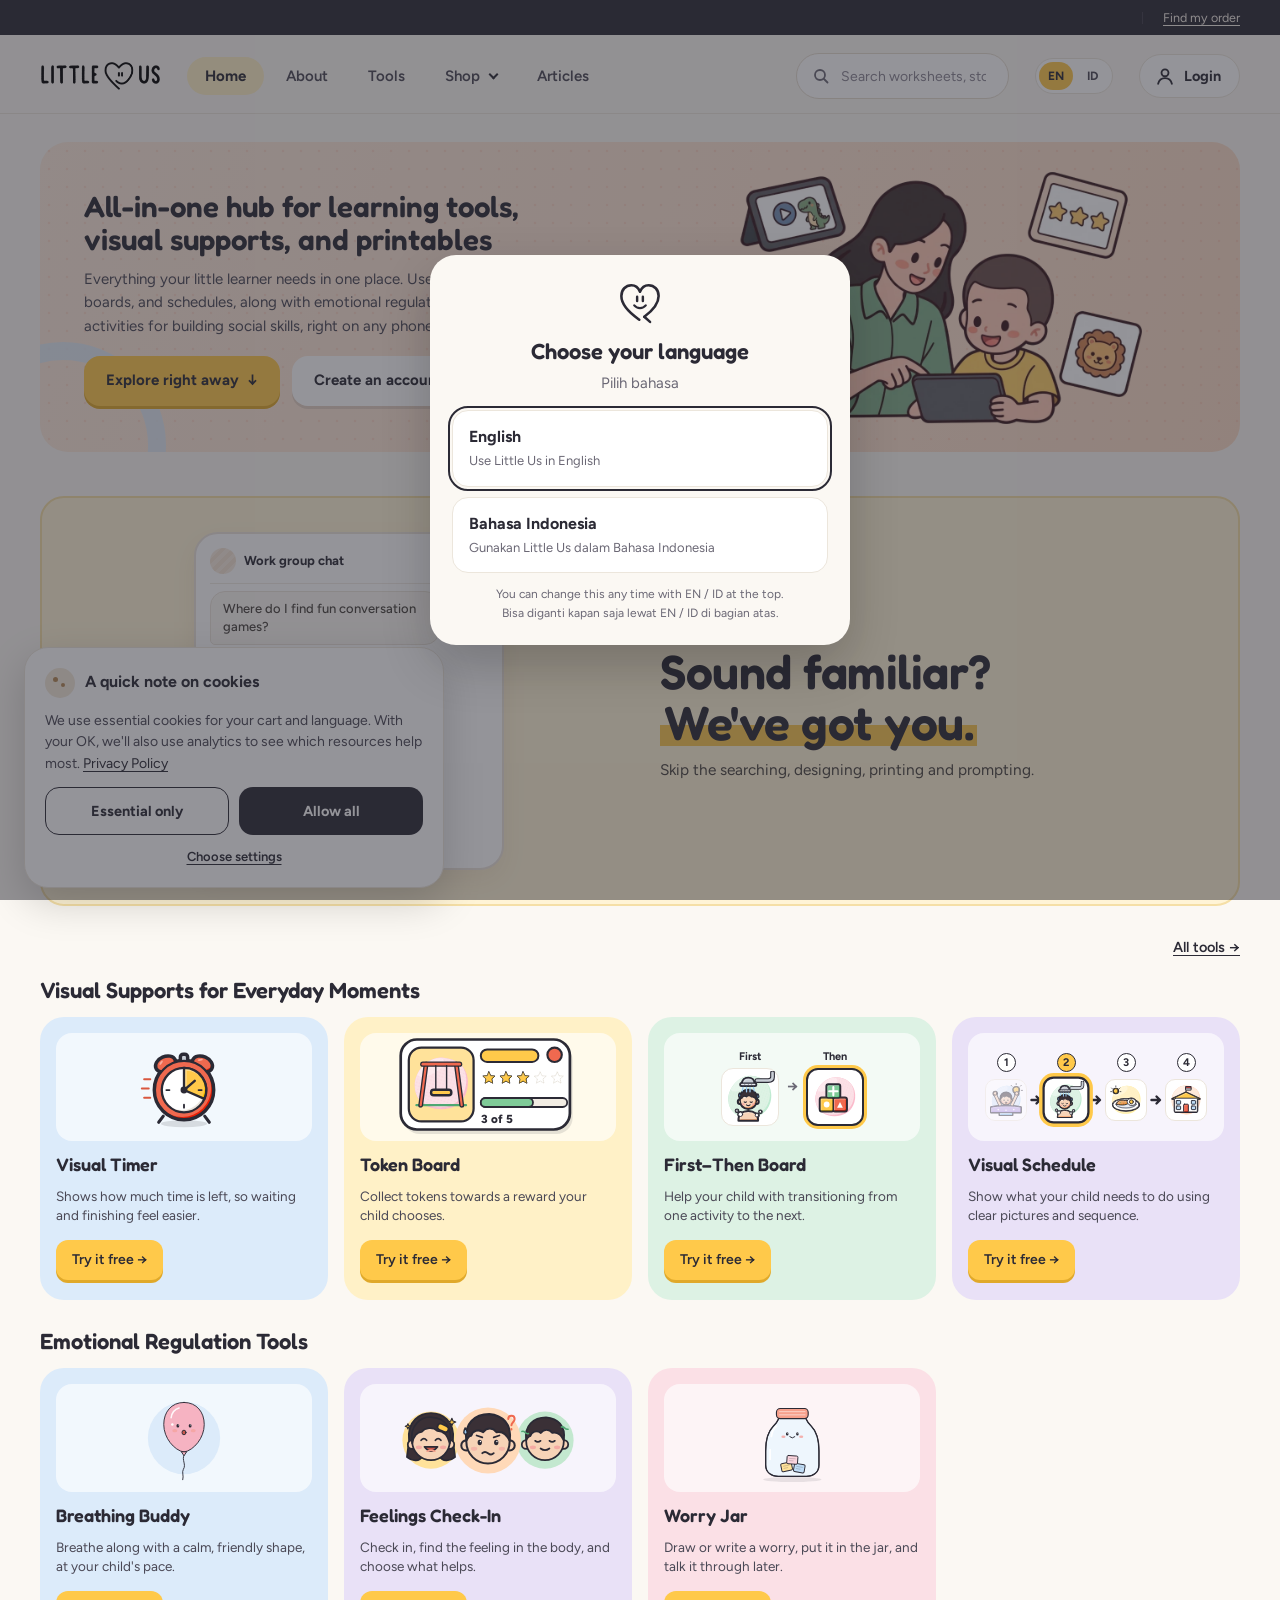
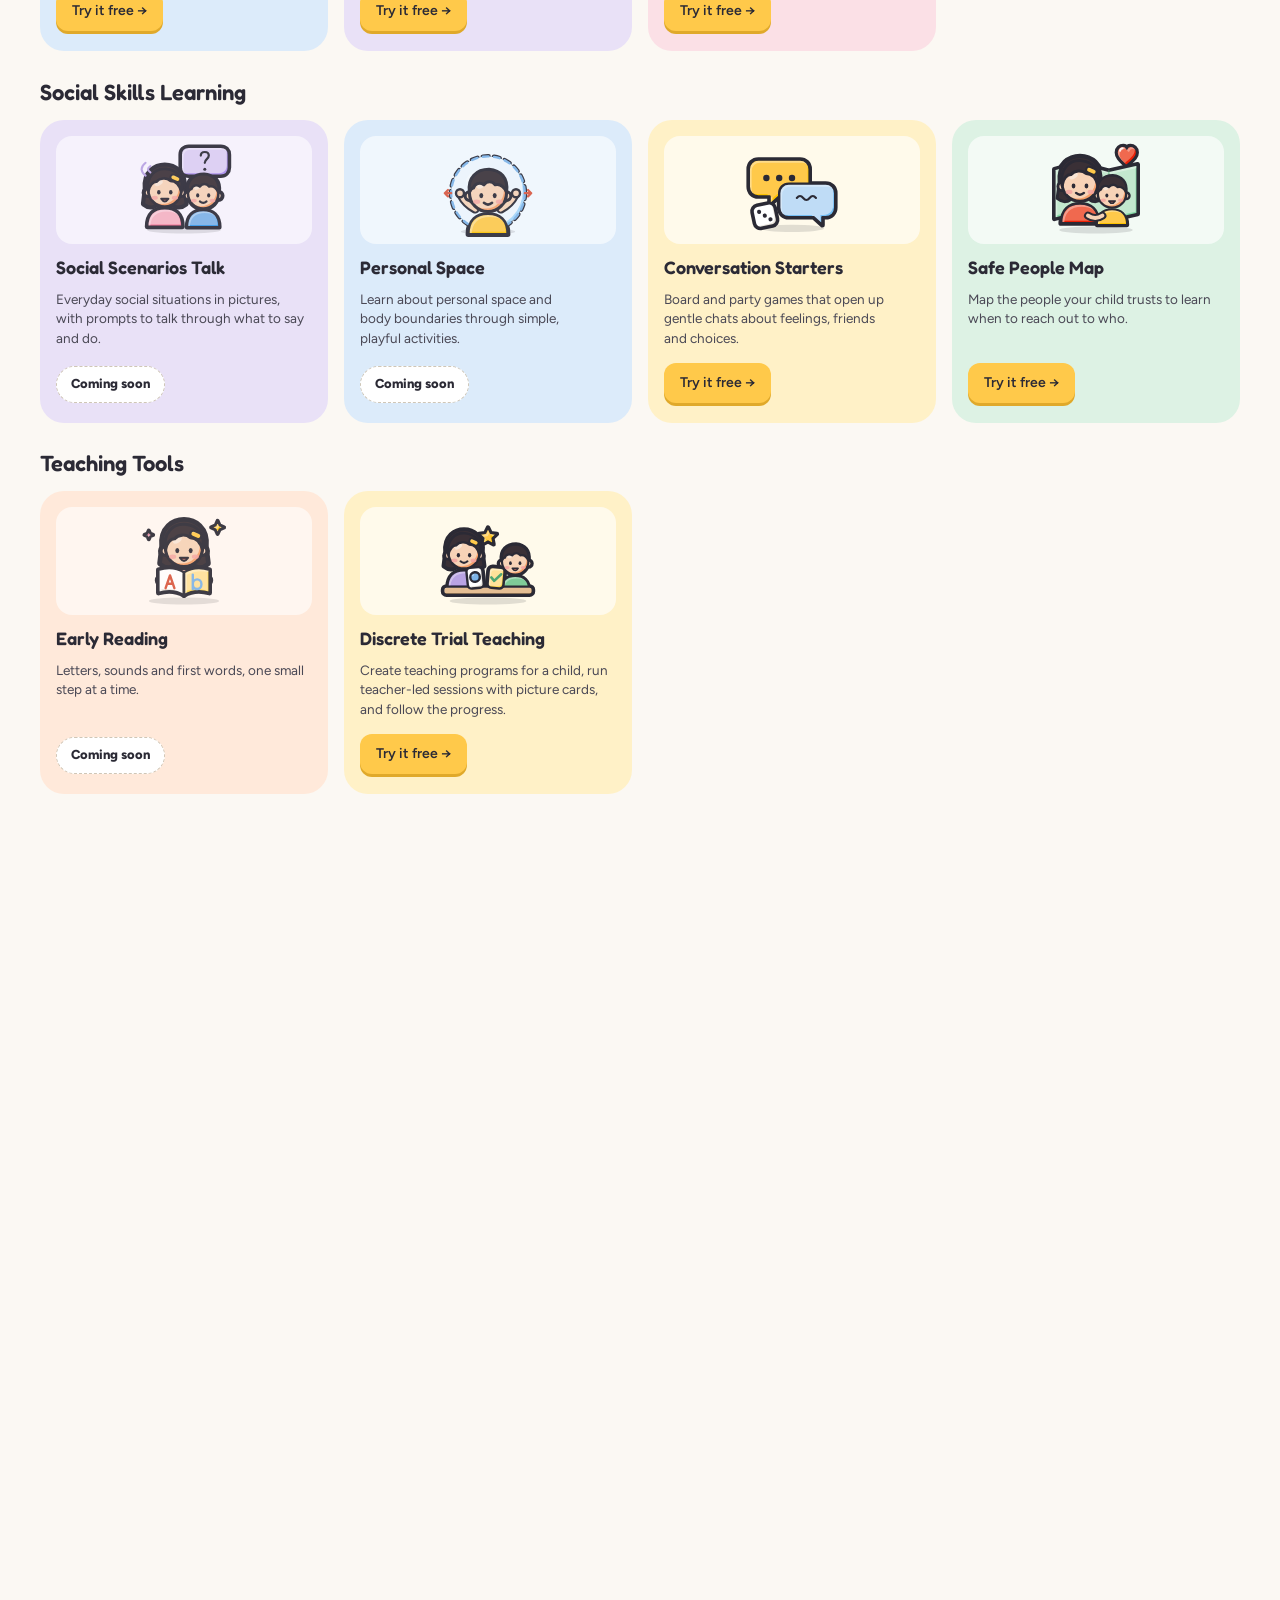
==== commit a4b14890: "Add files via upload" ====
--- a/index.html
+++ b/index.html
@@ -131,40 +131,40 @@
 .h2-head p{font-size:14.5px;color:var(--body)}
 .h2-head .link-strong{white-space:nowrap}
 /* Free Tools hook: group chat on the left, headline on the right (the h2 stays for screen readers) */
-.h2-hook{display:grid;grid-template-columns:repeat(auto-fit,minmax(min(100%,380px),1fr));gap:clamp(28px,5vw,56px);align-items:center;padding:8px 0 6px}
-.h2-chat{background:#fff;border:2px solid #EBE4DB;border-radius:32px;padding:22px 20px 24px;display:flex;flex-direction:column;gap:10px;min-height:440px;box-sizing:border-box;box-shadow:0 12px 30px rgba(120,80,40,.08);max-width:440px;width:100%;justify-self:center}
-.h2-chathead{display:flex;align-items:center;gap:10px;padding-bottom:12px;border-bottom:1px solid #F0EBE4;font:700 15px Figtree,sans-serif}
-.h2-chatava{width:36px;height:36px;flex:none;border-radius:50%;background:repeating-linear-gradient(135deg,#F3E3D3 0 5px,#F8ECE0 5px 10px)}
-.h2-chatmsgs{flex:1;display:flex;flex-direction:column;justify-content:flex-end;gap:10px}
-.h2-msg{align-self:flex-start;max-width:320px;padding:12px 16px;font:500 16px/1.4 Figtree,sans-serif;border-radius:20px 20px 20px 6px;background:#FAF7F2;border:1px solid #EBE4DB;color:#4A4540;opacity:0;transform:translateY(8px);transition:opacity .35s,transform .35s}
-.h2-msg.me{align-self:flex-end;font:700 17px/1.35 Figtree,sans-serif;border-radius:20px 20px 6px 20px;background:#F9C74F;border:0;color:#1F1D1B}
+.h2-hook{display:grid;grid-template-columns:repeat(auto-fit,minmax(min(100%,300px),1fr));gap:clamp(20px,3.5vw,40px);align-items:center;background:#FFF4D6;border:2px solid #F5DFA6;border-radius:24px;padding:clamp(22px,2.8vw,34px) clamp(18px,3vw,36px);overflow:hidden}
+.h2-chat{background:#fff;border:2px solid #EBE4DB;border-radius:24px;padding:14px 14px 16px;display:flex;flex-direction:column;gap:7px;min-height:300px;box-sizing:border-box;box-shadow:0 10px 24px rgba(120,80,40,.08);max-width:310px;width:100%;justify-self:center}
+.h2-chathead{display:flex;align-items:center;gap:8px;padding-bottom:9px;border-bottom:1px solid #F0EBE4;font:700 13px Figtree,sans-serif}
+.h2-chatava{width:26px;height:26px;flex:none;border-radius:50%;background:repeating-linear-gradient(135deg,#F3E3D3 0 4px,#F8ECE0 4px 8px)}
+.h2-chatmsgs{flex:1;display:flex;flex-direction:column;justify-content:flex-end;gap:7px}
+.h2-msg{align-self:flex-start;max-width:230px;padding:8px 12px;font:500 13px/1.4 Figtree,sans-serif;border-radius:15px 15px 15px 5px;background:#FAF7F2;border:1px solid #EBE4DB;color:#4A4540;opacity:0;transform:translateY(8px);transition:opacity .35s,transform .35s}
+.h2-msg.me{align-self:flex-end;font:700 13.5px/1.35 Figtree,sans-serif;border-radius:15px 15px 5px 15px;background:#F9C74F;border:0;color:#1F1D1B}
 .h2-msg.on{opacity:1;transform:none}
 .h2-dots{display:none;gap:5px;padding:5px 2px}
 .h2-dots b{width:7px;height:7px;border-radius:50%;background:#1F1D1B;opacity:.35;animation:h2dot 1s infinite}
 .h2-dots b:nth-child(2){animation-delay:.15s}.h2-dots b:nth-child(3){animation-delay:.3s}
 @keyframes h2dot{0%,60%,100%{opacity:.25;transform:none}30%{opacity:.8;transform:translateY(-3px)}}
 .h2-msg.typing .h2-dots{display:flex}.h2-msg.typing .h2-reply{display:none}
-.h2-hooktx{display:flex;flex-direction:column;gap:16px}
+.h2-hooktx{display:flex;flex-direction:column;gap:11px}
 .h2-eye{font:700 13px Figtree,sans-serif;letter-spacing:.12em;text-transform:uppercase;color:#C2410C}
-.h2-hookh{margin:0;font:600 clamp(36px,5vw,56px)/1.05 Fredoka,sans-serif;letter-spacing:-.01em;color:var(--ink);text-wrap:balance}
+.h2-hookh{margin:0;font:600 clamp(32px,4.2vw,48px)/1.05 Fredoka,sans-serif;letter-spacing:-.01em;color:var(--ink);text-wrap:balance}
 .h2-hookh em{font-style:normal;color:inherit;background:linear-gradient(transparent 55%,#F9C74F 55%,#F9C74F 92%,transparent 92%);padding:0 4px;-webkit-box-decoration-break:clone;box-decoration-break:clone}
-.h2-hookp{margin:0;font:400 clamp(16px,1.6vw,19px)/1.5 Figtree,sans-serif;color:#4A4540;text-wrap:pretty}
+.h2-hookp{margin:0;font:400 clamp(14.5px,1.2vw,16px)/1.5 Figtree,sans-serif;color:#4A4540;text-wrap:pretty}
 html:not(.ud-in) section[aria-labelledby="hTools"] .h2-headtx{position:absolute;width:1px;height:1px;overflow:hidden;clip:rect(0 0 0 0)}
 html:not(.ud-in) section[aria-labelledby="hTools"] .h2-head{justify-content:flex-end;margin-top:12px}
 html.ud-in .h2-hook,html.ud-in .h2-pophook{display:none}
-@media (max-width:520px){.h2-chat{min-height:400px;padding:18px 16px 20px;border-radius:26px}.h2-msg{font-size:15px}.h2-msg.me{font-size:16px}}
+@media (max-width:520px){.h2-chat{min-height:280px;padding:13px 12px 14px;border-radius:22px}}
 @media (prefers-reduced-motion:reduce){.h2-msg{transition:none}.h2-dots b{animation:none}}
 /* Popular resources hook: peach banner with a taped session note */
-.h2-pophook{display:grid;grid-template-columns:repeat(auto-fit,minmax(min(100%,380px),1fr));gap:clamp(28px,4vw,48px);align-items:center;background:#FDE9DC;border-radius:32px;padding:clamp(28px,4vw,48px) clamp(22px,4.4vw,52px);overflow:hidden}
-.h2-pophtx{display:flex;flex-direction:column;gap:14px}
-.h2-poph{margin:0;font:600 clamp(32px,4vw,44px)/1.1 Fredoka,sans-serif;letter-spacing:-.01em;color:var(--ink);text-wrap:balance}
+.h2-pophook{display:grid;grid-template-columns:repeat(auto-fit,minmax(min(100%,300px),1fr));gap:clamp(20px,3vw,34px);align-items:center;background:#FDE9DC;border-radius:24px;padding:clamp(22px,2.8vw,34px) clamp(18px,3vw,36px);overflow:hidden}
+.h2-pophtx{display:flex;flex-direction:column;gap:10px}
+.h2-poph{margin:0;font:600 clamp(24px,2.8vw,31px)/1.1 Fredoka,sans-serif;letter-spacing:-.01em;color:var(--ink);text-wrap:balance}
 .h2-poph mark{background:linear-gradient(transparent 55%,#F9C74F 55%,#F9C74F 92%,transparent 92%);padding:0 4px;color:inherit;-webkit-box-decoration-break:clone;box-decoration-break:clone}
-.h2-note2{position:relative;max-width:400px;width:100%;justify-self:center;box-sizing:border-box;border-radius:6px;padding:26px 28px;transform:rotate(1.5deg);box-shadow:0 10px 24px rgba(60,40,20,.18);background:repeating-linear-gradient(#FFFDF5 0 37px,#E8E1D3 37px 38px);display:flex;flex-direction:column;gap:6px}
-.h2-tape{position:absolute;top:-14px;left:50%;width:120px;height:30px;transform:translateX(-50%) rotate(-3deg);background:repeating-linear-gradient(90deg,rgba(239,107,91,.55) 0 10px,rgba(239,107,91,.4) 10px 20px)}
-.h2-note2>b{font:700 30px Caveat,cursive;color:#C2410C}
-.h2-note2 ul{list-style:none;margin:0;padding:0;display:flex;flex-direction:column;gap:6px}
-.h2-note2 li{display:flex;gap:12px;align-items:center;font:700 clamp(22px,2.4vw,26px)/32px Caveat,cursive;color:#1F1D1B}
-.h2-note2 li i{width:22px;height:22px;flex:none;border:2px solid #1F1D1B;border-radius:5px;display:flex;align-items:center;justify-content:center;font:700 14px Figtree,sans-serif;font-style:normal;background:#F9C74F}
+.h2-note2{position:relative;max-width:290px;width:100%;justify-self:center;box-sizing:border-box;border-radius:5px;padding:18px 20px;transform:rotate(1.5deg);box-shadow:0 8px 18px rgba(60,40,20,.18);background:repeating-linear-gradient(#FFFDF5 0 27px,#E8E1D3 27px 28px);display:flex;flex-direction:column;gap:4px}
+.h2-tape{position:absolute;top:-10px;left:50%;width:86px;height:22px;transform:translateX(-50%) rotate(-3deg);background:repeating-linear-gradient(90deg,rgba(239,107,91,.55) 0 10px,rgba(239,107,91,.4) 10px 20px)}
+.h2-note2>b{font:700 22px Caveat,cursive;color:#C2410C}
+.h2-note2 ul{list-style:none;margin:0;padding:0;display:flex;flex-direction:column;gap:4px}
+.h2-note2 li{display:flex;gap:9px;align-items:center;font:700 clamp(17px,1.7vw,19px)/24px Caveat,cursive;color:#1F1D1B}
+.h2-note2 li i{width:16px;height:16px;flex:none;border:1.5px solid #1F1D1B;border-radius:4px;display:flex;align-items:center;justify-content:center;font:700 10px Figtree,sans-serif;font-style:normal;background:#F9C74F}
 html:not(.ud-in) #secPop .h2-head h2{position:absolute;width:1px;height:1px;overflow:hidden;clip:rect(0 0 0 0)}
 html:not(.ud-in) #secPop .h2-head{justify-content:flex-end;margin-top:12px}
 .h2-tools{display:grid;grid-template-columns:1fr;gap:12px}
@@ -558,7 +558,7 @@
   </section>
 </main>
 `,run:function(){(function(){const{$:o,esc:e,t:r}=LU;let P=null,k="loading";
-LU.page({strings:{en:{"heroH1": "All-in-one hub for learning tools, visual supports, and printables", "heroP": "Everything your little learner needs in one place. Use visual timers, token boards, and schedules, along with emotional regulation tools and digital activities for building social skills, right on any phone, tablet, or laptop.", "tryTools": "Try the free tools", "browse": "Browse resources", "trust": ["No account needed", "Works offline", "English & Indonesian"], "working": "I'm working for…", "first": "First", "then": "Then", "toolsEyebrow": "Free Tools", "hookEye": "Free tools", "hookHa": "Sound familiar?", "hookHb": "We've got you.", "hookP": "Skip the searching, designing, printing and prompting. Our digital tools open on any phone, tablet or laptop and are ready in a minute.", "chatName": "Work group chat", "chatMsgs": ["Where do I find fun conversation games?", "One hour in Canva for one token board.", "Still laminating at 6 pm…", "The AI schedule makes no sense."], "chatReply": "Put the scissors down. We've got you covered.", "popEye": "Popular resources", "popHa": "Tomorrow's session plan?", "popHb": "Already on the shelf.", "popNote": "Tuesday session", "popPlan": ["Social story: personal space", "Worksheet: feelings detective", "Practice: starting a chat"], "toolsH": "Visual Supports for Everyday Moments", "emoH": "Emotional Regulation Tools", "socialH": "Social Skills Learning", "teachH": "Teaching Tools", "soon": "Coming soon", "toolsP": "Open one on a phone, tablet or laptop, set it up in a minute, then use it together with your child.", "allTools": "All tools →", "timerH": "Visual Timer", "timerP": "Shows how much time is left, so waiting and finishing feel easier.", "tokensH": "Token Board", "tokensP": "Collect tokens towards a reward your child chooses.", "ftH": "First–Then Board", "ftP": "Help your child with transitioning from one activity to the next.", "schedH": "Visual Schedule", "schedP": "Show what your child needs to do using clear pictures and sequence.", "bbH": "Breathing Buddy", "bbP": "Breathe along with a calm, friendly shape, at your child's pace.", "feH": "Feelings Check-In", "feP": "Check in, find the feeling in the body, and choose what helps.", "wjH": "Worry Jar", "tkH": "Conversation Starters", "tkP": "Board and party games that open up gentle chats about feelings, friends and choices.", "dttH": "Discrete Trial Teaching", "dttP": "Create teaching programs for a child, run teacher-led sessions with picture cards, and follow the progress.", "spH": "Safe People Map", "spP": "Map the people your child trusts to learn when to reach out to who.", "wjP": "Draw or write a worry, put it in the jar, and talk it through later.", "tryFree": "Try it free →", "minLeft": "minutes left", "noAcc": "<b>No account, no login.</b> Everything you set up, including photos, stays on your device. Nothing is uploaded.", "popH": "Popular resources", "shopAll": "Shop all resources →", "togEyebrow": "Better together", "togH": "Plan the morning on screen. Practise it on paper.", "togP": "Read a social story together the night before. In the morning, follow the same steps on the Visual Schedule.", "togTool": "Free tool · Visual Schedule", "togSched": "Morning before school", "openSched": "Open this schedule →", "viewRes": "View →", "reqEyebrow": "Request a resource", "reqH": "Need something specific? I’ll make it for you.", "reqP": "Tell me about your child or class and what you need. I’ll make a resource just for you, using the same approach as everything here.", "reqEx": ["A social story about a new baby sibling", "Worksheets for an IEP goal", "Cards for your own morning routine"], "freeAsk": "Free to ask", "replyWA": "I’ll reply by email", "tellMe": "Tell me what you need", "talkFirst": "We talk it through first, then agree the price.", "who": "Who makes these?", "whoH": "Hello, I’m Kal!", "whoP": "An inclusive education practitioner with expertise in educational and developmental psychology, child assessment, intervention, and teacher professional development.", "story": "Read our story →", "signupH": "Get a free emotions check-in chart", "signupP": "Join our list for new resources and tips, about twice a month. No spam.", "emailLabel": "Email address", "emailPh": "your@email.com", "signupBtn": "Send me the freebie", "signupBad": "Please enter a valid email address.", "errTitle": "Hmm, resources didn't load", "errP": "Check your connection and try again.", "retry": "Try again"},id:{"heroH1": "Satu tempat untuk alat belajar, bantuan visual, dan materi cetak", "heroP": "Semua yang dibutuhkan anakmu ada di satu tempat. Gunakan timer visual, papan token, dan jadwal, ditambah alat regulasi emosi dan aktivitas digital untuk melatih keterampilan sosial, langsung di HP, tablet, atau laptop.", "tryTools": "Coba alat gratis", "browse": "Lihat materi", "trust": ["Tanpa akun", "Bisa offline", "Bahasa Inggris & Indonesia"], "working": "Aku sedang bekerja untuk…", "first": "Pertama", "then": "Lalu", "toolsEyebrow": "Alat Gratis", "hookEye": "Alat gratis", "hookHa": "Kedengarannya familiar?", "hookHb": "Kami bantu.", "hookP": "Tak perlu lagi mencari, mendesain, mencetak, dan menulis prompt. Alat digital kami bisa dibuka di HP, tablet, atau laptop dan siap dalam semenit.", "chatName": "Grup chat kerja", "chatMsgs": ["Cari permainan ngobrol yang seru di mana ya?", "Satu jam di Canva cuma untuk satu papan token.", "Jam 6 sore masih laminating…", "Jadwal dari AI nggak masuk akal."], "chatReply": "Letakkan guntingnya. Semua sudah kami siapkan.", "popEye": "Materi populer", "popHa": "Rencana sesi besok?", "popHb": "Sudah tersedia di rak.", "popNote": "Sesi hari Selasa", "popPlan": ["Cerita sosial: ruang pribadi", "Lembar kerja: detektif perasaan", "Latihan: memulai obrolan"], "toolsH": "Bantuan Visual untuk Momen Sehari-hari", "emoH": "Alat Regulasi Emosi", "socialH": "Belajar Keterampilan Sosial", "teachH": "Alat Mengajar", "soon": "Segera hadir", "toolsP": "Buka di HP, tablet, atau laptop, atur dalam semenit, lalu gunakan bersama anakmu.", "allTools": "Semua alat →", "timerH": "Timer Visual", "timerP": "Menunjukkan sisa waktu, agar menunggu dan menyelesaikan terasa lebih mudah.", "tokensH": "Papan Token", "tokensP": "Kumpulkan token untuk hadiah pilihan anak.", "ftH": "Papan Pertama–Lalu", "ftP": "Bantu anak berpindah dari satu kegiatan ke kegiatan berikutnya.", "schedH": "Jadwal Visual", "schedP": "Tunjukkan apa yang perlu dilakukan anak dengan gambar dan urutan yang jelas.", "bbH": "Teman Napas", "bbP": "Bernapas bersama bentuk yang tenang, sesuai kecepatan anak.", "feH": "Cek Perasaan", "feP": "Cek perasaan, temukan di tubuh, lalu pilih yang membantu.", "wjH": "Toples Khawatir", "tkH": "Pembuka Obrolan", "tkP": "Permainan papan dan permainan seru yang membuka obrolan hangat tentang perasaan, teman, dan pilihan.", "dttH": "Discrete Trial Teaching", "dttP": "Buat program mengajar untuk anak, jalankan session yang dipimpin guru dengan kartu gambar, dan pantau kemajuannya.", "spH": "Peta Orang Aman", "spP": "Petakan orang-orang yang dipercaya anak, agar ia tahu kapan harus menghubungi siapa.", "wjP": "Gambar atau tulis kekhawatiran, masukkan ke toples, lalu bicarakan nanti.", "tryFree": "Coba gratis →", "minLeft": "menit lagi", "noAcc": "<b>Tanpa akun, tanpa login.</b> Semua yang kamu atur, termasuk foto, tersimpan di perangkatmu. Tidak ada yang diunggah.", "popH": "Materi populer", "shopAll": "Lihat semua materi →", "togEyebrow": "Lebih baik bersama", "togH": "Rencanakan pagi di layar. Latih di kertas.", "togP": "Baca cerita sosial bersama malam sebelumnya. Paginya, ikuti langkah yang sama di Jadwal Visual.", "togTool": "Alat gratis · Jadwal Visual", "togSched": "Pagi sebelum sekolah", "openSched": "Buka jadwal ini →", "viewRes": "Lihat →", "reqEyebrow": "Pesan materi", "reqH": "Butuh sesuatu yang khusus? Saya buatkan.", "reqP": "Ceritakan tentang anak atau kelasmu dan apa yang dibutuhkan. Saya akan membuat materi khusus untukmu, dengan pendekatan yang sama seperti semua materi di sini.", "reqEx": ["Cerita sosial tentang adik baru", "Lembar kerja untuk target IEP", "Kartu untuk rutinitas pagimu"], "freeAsk": "Gratis bertanya", "replyWA": "Saya balas lewat email", "tellMe": "Ceritakan kebutuhanmu", "talkFirst": "Kita bicarakan dulu, lalu sepakati harganya.", "who": "Siapa yang membuat ini?", "whoH": "Halo, saya Kal!", "whoP": "Praktisi pendidikan inklusif dengan keahlian di bidang psikologi pendidikan dan perkembangan, asesmen anak, intervensi, serta pengembangan profesional guru.", "story": "Baca cerita kami →", "signupH": "Dapatkan bagan cek perasaan gratis", "signupP": "Gabung ke daftar kami untuk sumber baru dan tips, sekitar dua kali sebulan. Tanpa spam.", "emailLabel": "Alamat email", "emailPh": "emailkamu@email.com", "signupBtn": "Kirimkan bagannya", "signupBad": "Masukkan alamat email yang valid.", "errTitle": "Hmm, sumbernya belum termuat", "errP": "Periksa koneksi kamu lalu coba lagi.", "retry": "Coba lagi"}},title:()=>"Little Us",async init(){load();signup();window.luLoad&&luLoad("/tools-art.js?v=28").then(art).catch(()=>{});window.luLoad&&luLoad("/articles.js?v=15").then(()=>{const sb=o("#secBlog");sb&&window.LUArticles&&LUArticles.home(sb)}).catch(()=>{});window.luLangAsk&&luLangAsk()},render:x});
+LU.page({strings:{en:{"heroH1": "All-in-one hub for learning tools, visual supports, and printables", "heroP": "Everything your little learner needs in one place. Use visual timers, token boards, and schedules, along with emotional regulation tools and digital activities for building social skills, right on any phone, tablet, or laptop.", "tryTools": "Try the free tools", "browse": "Browse resources", "trust": ["No account needed", "Works offline", "English & Indonesian"], "working": "I'm working for…", "first": "First", "then": "Then", "toolsEyebrow": "Free Tools", "hookEye": "Free tools", "hookHa": "Sound familiar?", "hookHb": "We've got you.", "hookP": "Skip the searching, designing, printing and prompting.", "chatName": "Work group chat", "chatMsgs": ["Where do I find fun conversation games?", "One hour in Canva for one token board.", "Still laminating at 6 pm…", "The AI schedule makes no sense."], "chatReply": "Put the scissors down. We've got you covered.", "popEye": "Popular resources", "popHa": "Tomorrow's session plan?", "popHb": "Already on the shelf.", "popNote": "Tuesday session", "popPlan": ["Social story: personal space", "Worksheet: feelings detective", "Practice: starting a chat"], "toolsH": "Visual Supports for Everyday Moments", "emoH": "Emotional Regulation Tools", "socialH": "Social Skills Learning", "teachH": "Teaching Tools", "soon": "Coming soon", "toolsP": "Open one on a phone, tablet or laptop, set it up in a minute, then use it together with your child.", "allTools": "All tools →", "timerH": "Visual Timer", "timerP": "Shows how much time is left, so waiting and finishing feel easier.", "tokensH": "Token Board", "tokensP": "Collect tokens towards a reward your child chooses.", "ftH": "First–Then Board", "ftP": "Help your child with transitioning from one activity to the next.", "schedH": "Visual Schedule", "schedP": "Show what your child needs to do using clear pictures and sequence.", "bbH": "Breathing Buddy", "bbP": "Breathe along with a calm, friendly shape, at your child's pace.", "feH": "Feelings Check-In", "feP": "Check in, find the feeling in the body, and choose what helps.", "wjH": "Worry Jar", "tkH": "Conversation Starters", "tkP": "Board and party games that open up gentle chats about feelings, friends and choices.", "dttH": "Discrete Trial Teaching", "dttP": "Create teaching programs for a child, run teacher-led sessions with picture cards, and follow the progress.", "spH": "Safe People Map", "spP": "Map the people your child trusts to learn when to reach out to who.", "wjP": "Draw or write a worry, put it in the jar, and talk it through later.", "tryFree": "Try it free →", "minLeft": "minutes left", "noAcc": "<b>No account, no login.</b> Everything you set up, including photos, stays on your device. Nothing is uploaded.", "popH": "Popular resources", "shopAll": "Shop all resources →", "togEyebrow": "Better together", "togH": "Plan the morning on screen. Practise it on paper.", "togP": "Read a social story together the night before. In the morning, follow the same steps on the Visual Schedule.", "togTool": "Free tool · Visual Schedule", "togSched": "Morning before school", "openSched": "Open this schedule →", "viewRes": "View →", "reqEyebrow": "Request a resource", "reqH": "Need something specific? I’ll make it for you.", "reqP": "Tell me about your child or class and what you need. I’ll make a resource just for you, using the same approach as everything here.", "reqEx": ["A social story about a new baby sibling", "Worksheets for an IEP goal", "Cards for your own morning routine"], "freeAsk": "Free to ask", "replyWA": "I’ll reply by email", "tellMe": "Tell me what you need", "talkFirst": "We talk it through first, then agree the price.", "who": "Who makes these?", "whoH": "Hello, I’m Kal!", "whoP": "An inclusive education practitioner with expertise in educational and developmental psychology, child assessment, intervention, and teacher professional development.", "story": "Read our story →", "signupH": "Get a free emotions check-in chart", "signupP": "Join our list for new resources and tips, about twice a month. No spam.", "emailLabel": "Email address", "emailPh": "your@email.com", "signupBtn": "Send me the freebie", "signupBad": "Please enter a valid email address.", "errTitle": "Hmm, resources didn't load", "errP": "Check your connection and try again.", "retry": "Try again"},id:{"heroH1": "Satu tempat untuk alat belajar, bantuan visual, dan materi cetak", "heroP": "Semua yang dibutuhkan anakmu ada di satu tempat. Gunakan timer visual, papan token, dan jadwal, ditambah alat regulasi emosi dan aktivitas digital untuk melatih keterampilan sosial, langsung di HP, tablet, atau laptop.", "tryTools": "Coba alat gratis", "browse": "Lihat materi", "trust": ["Tanpa akun", "Bisa offline", "Bahasa Inggris & Indonesia"], "working": "Aku sedang bekerja untuk…", "first": "Pertama", "then": "Lalu", "toolsEyebrow": "Alat Gratis", "hookEye": "Alat gratis", "hookHa": "Kedengarannya familiar?", "hookHb": "Kami bantu.", "hookP": "Tak perlu lagi mencari, mendesain, mencetak, dan menulis prompt.", "chatName": "Grup chat kerja", "chatMsgs": ["Cari permainan ngobrol yang seru di mana ya?", "Satu jam di Canva cuma untuk satu papan token.", "Jam 6 sore masih laminating…", "Jadwal dari AI nggak masuk akal."], "chatReply": "Letakkan guntingnya. Semua sudah kami siapkan.", "popEye": "Materi populer", "popHa": "Rencana sesi besok?", "popHb": "Sudah tersedia di rak.", "popNote": "Sesi hari Selasa", "popPlan": ["Cerita sosial: ruang pribadi", "Lembar kerja: detektif perasaan", "Latihan: memulai obrolan"], "toolsH": "Bantuan Visual untuk Momen Sehari-hari", "emoH": "Alat Regulasi Emosi", "socialH": "Belajar Keterampilan Sosial", "teachH": "Alat Mengajar", "soon": "Segera hadir", "toolsP": "Buka di HP, tablet, atau laptop, atur dalam semenit, lalu gunakan bersama anakmu.", "allTools": "Semua alat →", "timerH": "Timer Visual", "timerP": "Menunjukkan sisa waktu, agar menunggu dan menyelesaikan terasa lebih mudah.", "tokensH": "Papan Token", "tokensP": "Kumpulkan token untuk hadiah pilihan anak.", "ftH": "Papan Pertama–Lalu", "ftP": "Bantu anak berpindah dari satu kegiatan ke kegiatan berikutnya.", "schedH": "Jadwal Visual", "schedP": "Tunjukkan apa yang perlu dilakukan anak dengan gambar dan urutan yang jelas.", "bbH": "Teman Napas", "bbP": "Bernapas bersama bentuk yang tenang, sesuai kecepatan anak.", "feH": "Cek Perasaan", "feP": "Cek perasaan, temukan di tubuh, lalu pilih yang membantu.", "wjH": "Toples Khawatir", "tkH": "Pembuka Obrolan", "tkP": "Permainan papan dan permainan seru yang membuka obrolan hangat tentang perasaan, teman, dan pilihan.", "dttH": "Discrete Trial Teaching", "dttP": "Buat program mengajar untuk anak, jalankan session yang dipimpin guru dengan kartu gambar, dan pantau kemajuannya.", "spH": "Peta Orang Aman", "spP": "Petakan orang-orang yang dipercaya anak, agar ia tahu kapan harus menghubungi siapa.", "wjP": "Gambar atau tulis kekhawatiran, masukkan ke toples, lalu bicarakan nanti.", "tryFree": "Coba gratis →", "minLeft": "menit lagi", "noAcc": "<b>Tanpa akun, tanpa login.</b> Semua yang kamu atur, termasuk foto, tersimpan di perangkatmu. Tidak ada yang diunggah.", "popH": "Materi populer", "shopAll": "Lihat semua materi →", "togEyebrow": "Lebih baik bersama", "togH": "Rencanakan pagi di layar. Latih di kertas.", "togP": "Baca cerita sosial bersama malam sebelumnya. Paginya, ikuti langkah yang sama di Jadwal Visual.", "togTool": "Alat gratis · Jadwal Visual", "togSched": "Pagi sebelum sekolah", "openSched": "Buka jadwal ini →", "viewRes": "Lihat →", "reqEyebrow": "Pesan materi", "reqH": "Butuh sesuatu yang khusus? Saya buatkan.", "reqP": "Ceritakan tentang anak atau kelasmu dan apa yang dibutuhkan. Saya akan membuat materi khusus untukmu, dengan pendekatan yang sama seperti semua materi di sini.", "reqEx": ["Cerita sosial tentang adik baru", "Lembar kerja untuk target IEP", "Kartu untuk rutinitas pagimu"], "freeAsk": "Gratis bertanya", "replyWA": "Saya balas lewat email", "tellMe": "Ceritakan kebutuhanmu", "talkFirst": "Kita bicarakan dulu, lalu sepakati harganya.", "who": "Siapa yang membuat ini?", "whoH": "Halo, saya Kal!", "whoP": "Praktisi pendidikan inklusif dengan keahlian di bidang psikologi pendidikan dan perkembangan, asesmen anak, intervensi, serta pengembangan profesional guru.", "story": "Baca cerita kami →", "signupH": "Dapatkan bagan cek perasaan gratis", "signupP": "Gabung ke daftar kami untuk sumber baru dan tips, sekitar dua kali sebulan. Tanpa spam.", "emailLabel": "Alamat email", "emailPh": "emailkamu@email.com", "signupBtn": "Kirimkan bagannya", "signupBad": "Masukkan alamat email yang valid.", "errTitle": "Hmm, sumbernya belum termuat", "errP": "Periksa koneksi kamu lalu coba lagi.", "retry": "Coba lagi"}},title:()=>"Little Us",async init(){load();signup();window.luLoad&&luLoad("/tools-art.js?v=28").then(art).catch(()=>{});window.luLoad&&luLoad("/articles.js?v=15").then(()=>{const sb=o("#secBlog");sb&&window.LUArticles&&LUArticles.home(sb)}).catch(()=>{});window.luLangAsk&&luLangAsk()},render:x});
 /* Free Tools hook: the group-chat messages appear one by one, then our reply types and lands; it loops */
 function hook(){const box=o("#hookChat");if(!box)return;const ms=r("chatMsgs");box.innerHTML=ms.map(m=>'<span class="h2-msg">'+e(m)+"</span>").join("")+'<span class="h2-msg me"><i class="h2-dots"><b></b><b></b><b></b></i><span class="h2-reply">'+e(r("chatReply"))+"</span></span>";const pl=o("#popPlan");pl&&(pl.innerHTML=r("popPlan").map(m=>'<li><i aria-hidden="true">✓</i>'+e(m)+"</li>").join(""));
 let still=!1;try{still=matchMedia("(prefers-reduced-motion: reduce)").matches}catch(er){}const all=[].slice.call(box.children);if(window.__luHookT)clearInterval(window.__luHookT);
--- a/lu-app.css
+++ b/lu-app.css
@@ -709,18 +709,21 @@
 }
 
 /* signed-in Tools: one sliding row, with a round button on each side. --ud-cols is how many cards fit in view */
-html.ud-in{--ud-cols:8}
+html.ud-in{--ud-cols:7}
 @media (max-width:1099px){html.ud-in{--ud-cols:4}}
 @media (max-width:759px){html.ud-in{--ud-cols:3}}
 @media (max-width:479px){html.ud-in{--ud-cols:2}}
 html.ud-in section[aria-labelledby="hTools"] .h2-head>a{display:none}
 .ud-rail{position:relative}
-html.ud-in .ud-rail .h2-groups{display:grid;grid-template-columns:none!important;grid-auto-flow:column;grid-auto-columns:calc((100% - (var(--ud-cols) - 1)*12px)/var(--ud-cols));overflow-x:auto;scroll-snap-type:x mandatory;scroll-padding-inline:8px;scrollbar-width:none;padding:10px 8px 24px;margin:-10px -8px -24px}
+html.ud-in .ud-rail .h2-groups{display:grid;grid-template-columns:none!important;grid-auto-flow:column;grid-auto-columns:calc((100% - (var(--ud-cols) - 1)*12px)/var(--ud-cols));overflow:hidden;scrollbar-width:none;padding:10px 8px 24px;margin:-10px -8px -24px;touch-action:pan-y}
+/* the round buttons sit in their own space beside the tools, never on top of them */
+html.ud-in .ud-rail.ud-rail-on{padding:0 56px}
+@media (max-width:479px){html.ud-in .ud-rail.ud-rail-on{padding:0 46px}}
 html.ud-in .ud-rail .h2-groups::-webkit-scrollbar{display:none}
 html.ud-in .ud-rail .h2-tool{scroll-snap-align:start}
 .ud-railbtn{display:none}
 html.ud-in .ud-rail-on .ud-railbtn{display:flex;position:absolute;top:50%;z-index:3;width:44px;height:44px;margin-top:-22px;padding:0;align-items:center;justify-content:center;border:0;border-radius:50%;background:#fff;box-shadow:0 2px 10px rgba(43,42,53,.2);cursor:pointer}
-html.ud-in .ud-railbtn.prev{left:-22px}
-html.ud-in .ud-railbtn.next{right:-22px}
+html.ud-in .ud-railbtn.prev{left:0}
+html.ud-in .ud-railbtn.next{right:0}
 html.ud-in .ud-railbtn:focus-visible{outline:3px solid var(--sunny);outline-offset:2px}
 html.ud-in .ud-railbtn:disabled{opacity:.4;box-shadow:none;cursor:default}
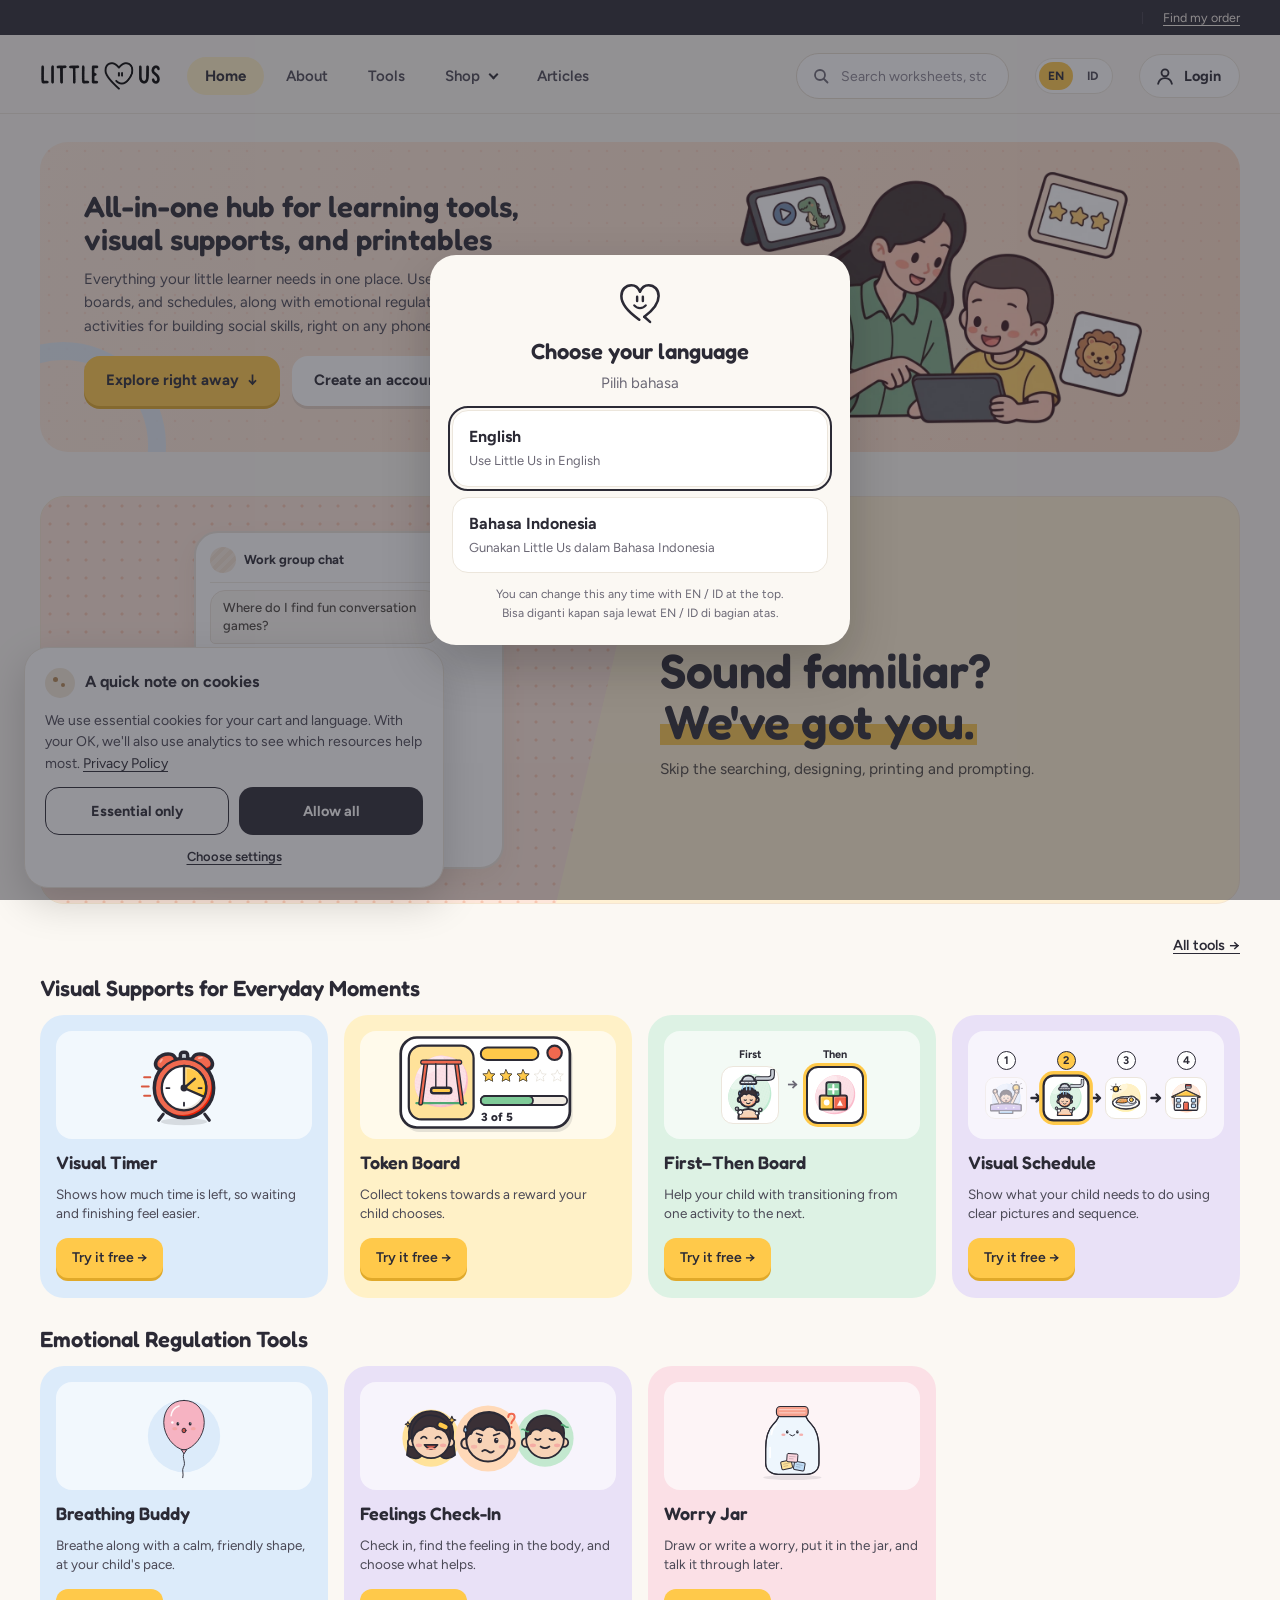
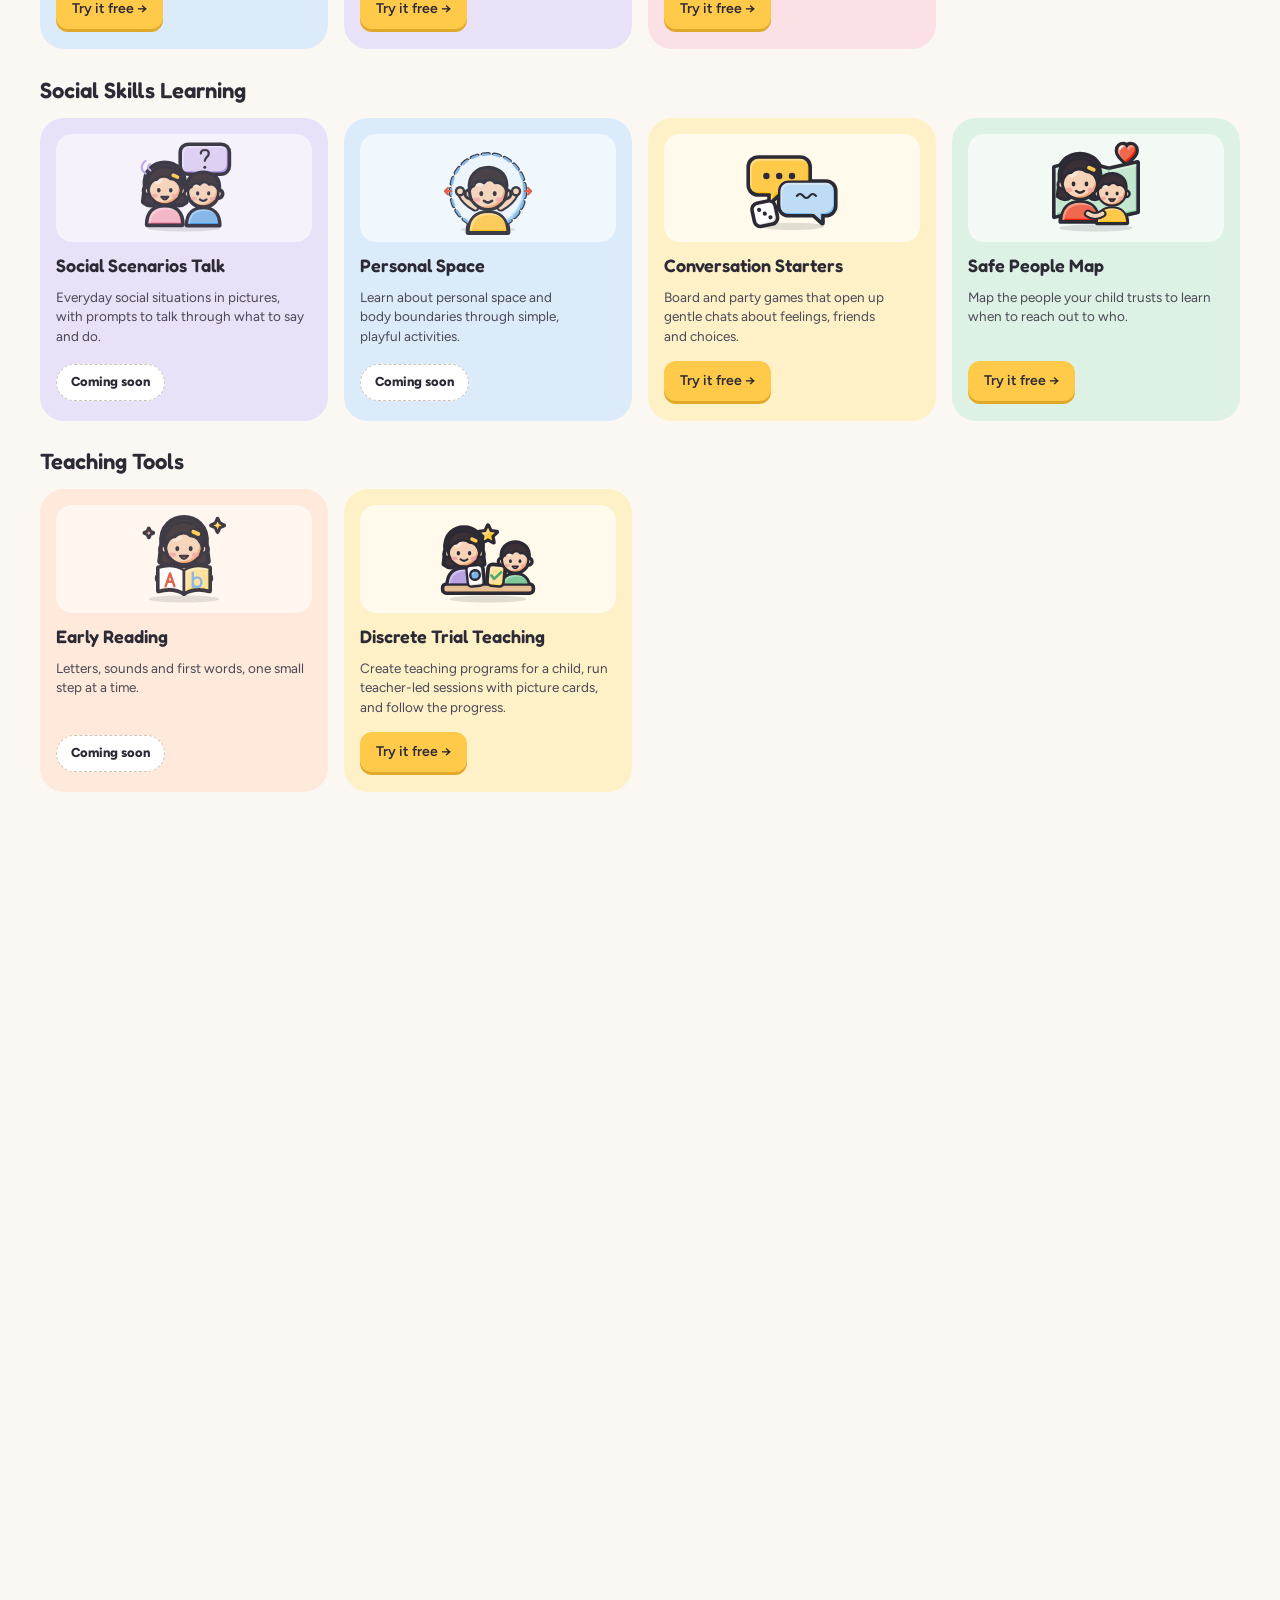
==== commit 10347743: "Add files via upload" ====
--- a/index.html
+++ b/index.html
@@ -131,7 +131,9 @@
 .h2-head p{font-size:14.5px;color:var(--body)}
 .h2-head .link-strong{white-space:nowrap}
 /* Free Tools hook: group chat on the left, headline on the right (the h2 stays for screen readers) */
-.h2-hook{display:grid;grid-template-columns:repeat(auto-fit,minmax(min(100%,300px),1fr));gap:clamp(20px,3.5vw,40px);align-items:center;background:#FFF4D6;border:2px solid #F5DFA6;border-radius:24px;padding:clamp(22px,2.8vw,34px) clamp(18px,3vw,36px);overflow:hidden}
+.h2-hook{display:grid;grid-template-columns:repeat(auto-fit,minmax(min(100%,300px),1fr));gap:clamp(20px,3.5vw,40px);align-items:center;position:relative;isolation:isolate;background:#FFF1D4;border:1px solid #F5E6D2;border-radius:24px;padding:clamp(22px,2.8vw,34px) clamp(18px,3vw,36px);overflow:hidden}
+.h2-hook::before{content:"";position:absolute;inset:0;z-index:-1;background:radial-gradient(circle,rgba(239,140,100,.35) 1.3px,transparent 1.8px) 0 0/18px 18px,#FDE6DA;clip-path:polygon(0 0,51% 0,43% 100%,0 100%)}
+@media (max-width:780px){.h2-hook::before{clip-path:polygon(0 0,100% 0,100% 58%,0 66%)}}
 .h2-chat{background:#fff;border:2px solid #EBE4DB;border-radius:24px;padding:14px 14px 16px;display:flex;flex-direction:column;gap:7px;min-height:300px;box-sizing:border-box;box-shadow:0 10px 24px rgba(120,80,40,.08);max-width:310px;width:100%;justify-self:center}
 .h2-chathead{display:flex;align-items:center;gap:8px;padding-bottom:9px;border-bottom:1px solid #F0EBE4;font:700 13px Figtree,sans-serif}
 .h2-chatava{width:26px;height:26px;flex:none;border-radius:50%;background:repeating-linear-gradient(135deg,#F3E3D3 0 4px,#F8ECE0 4px 8px)}
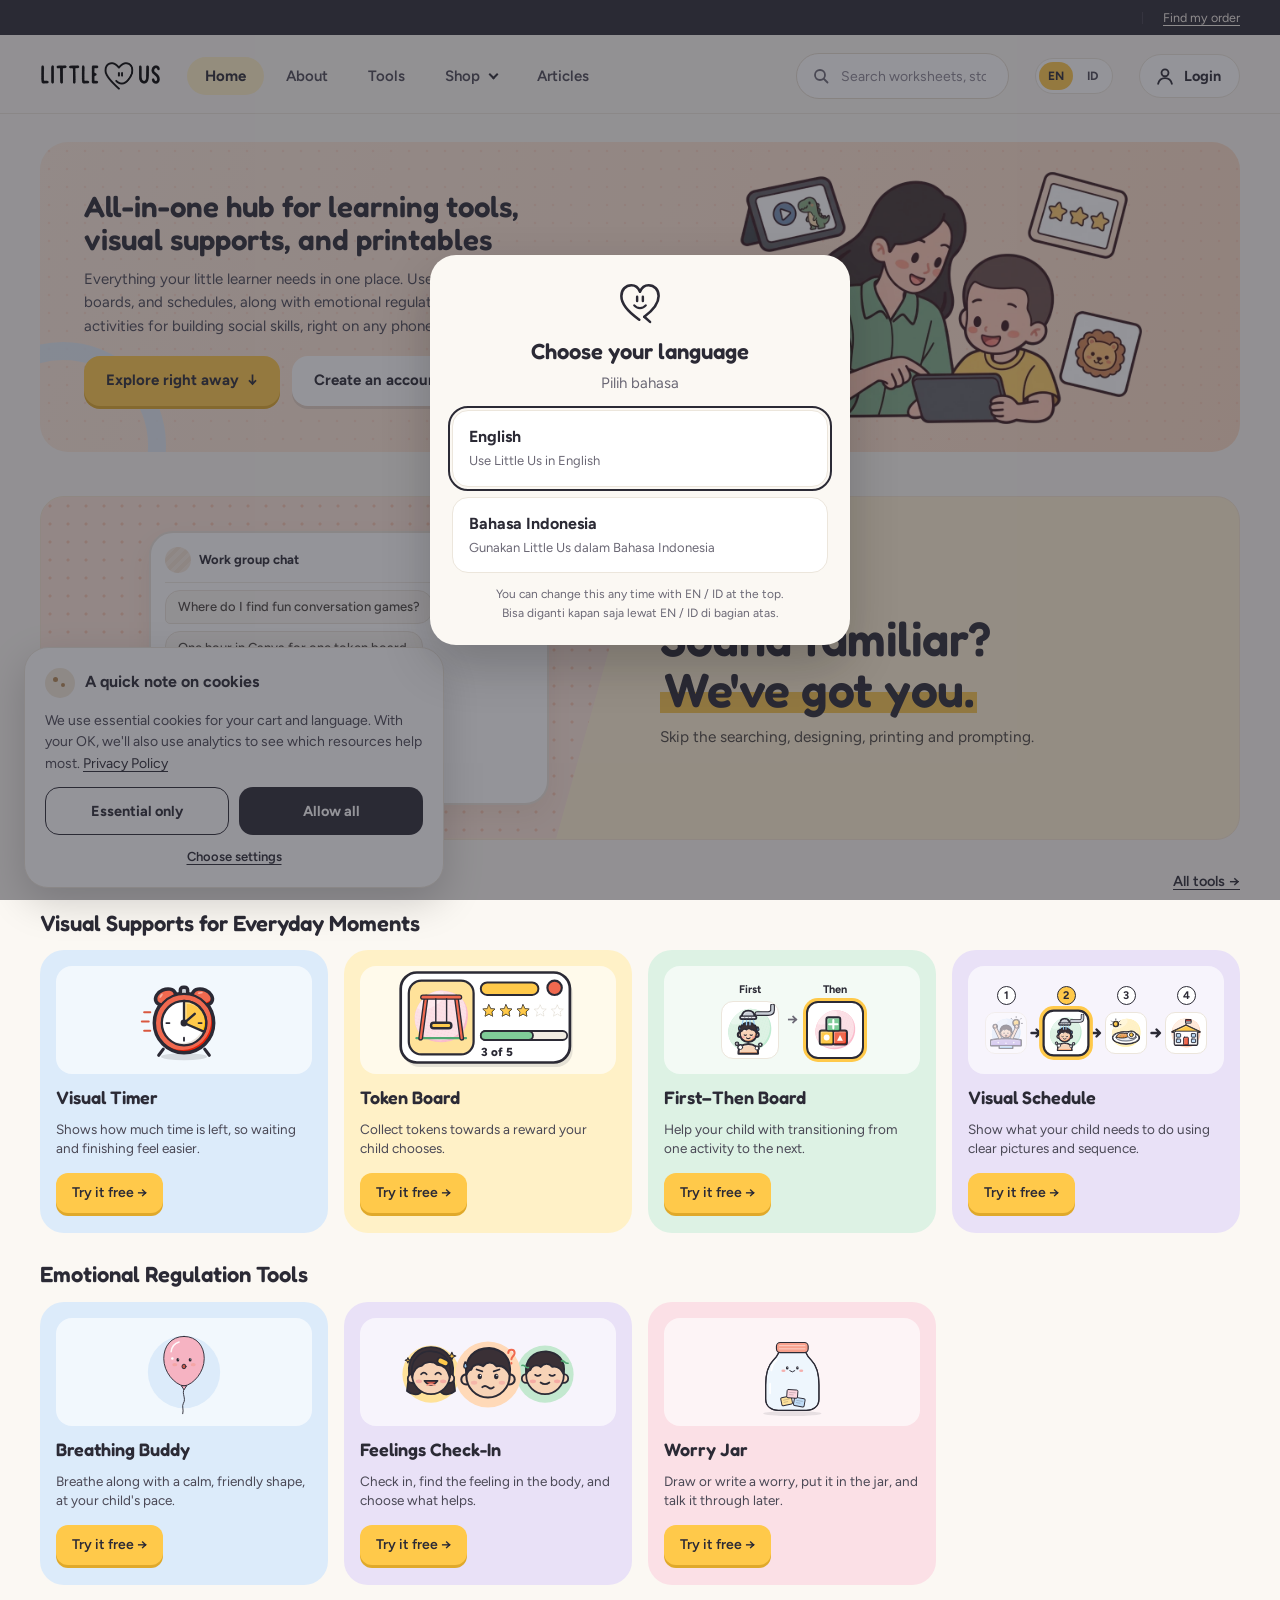
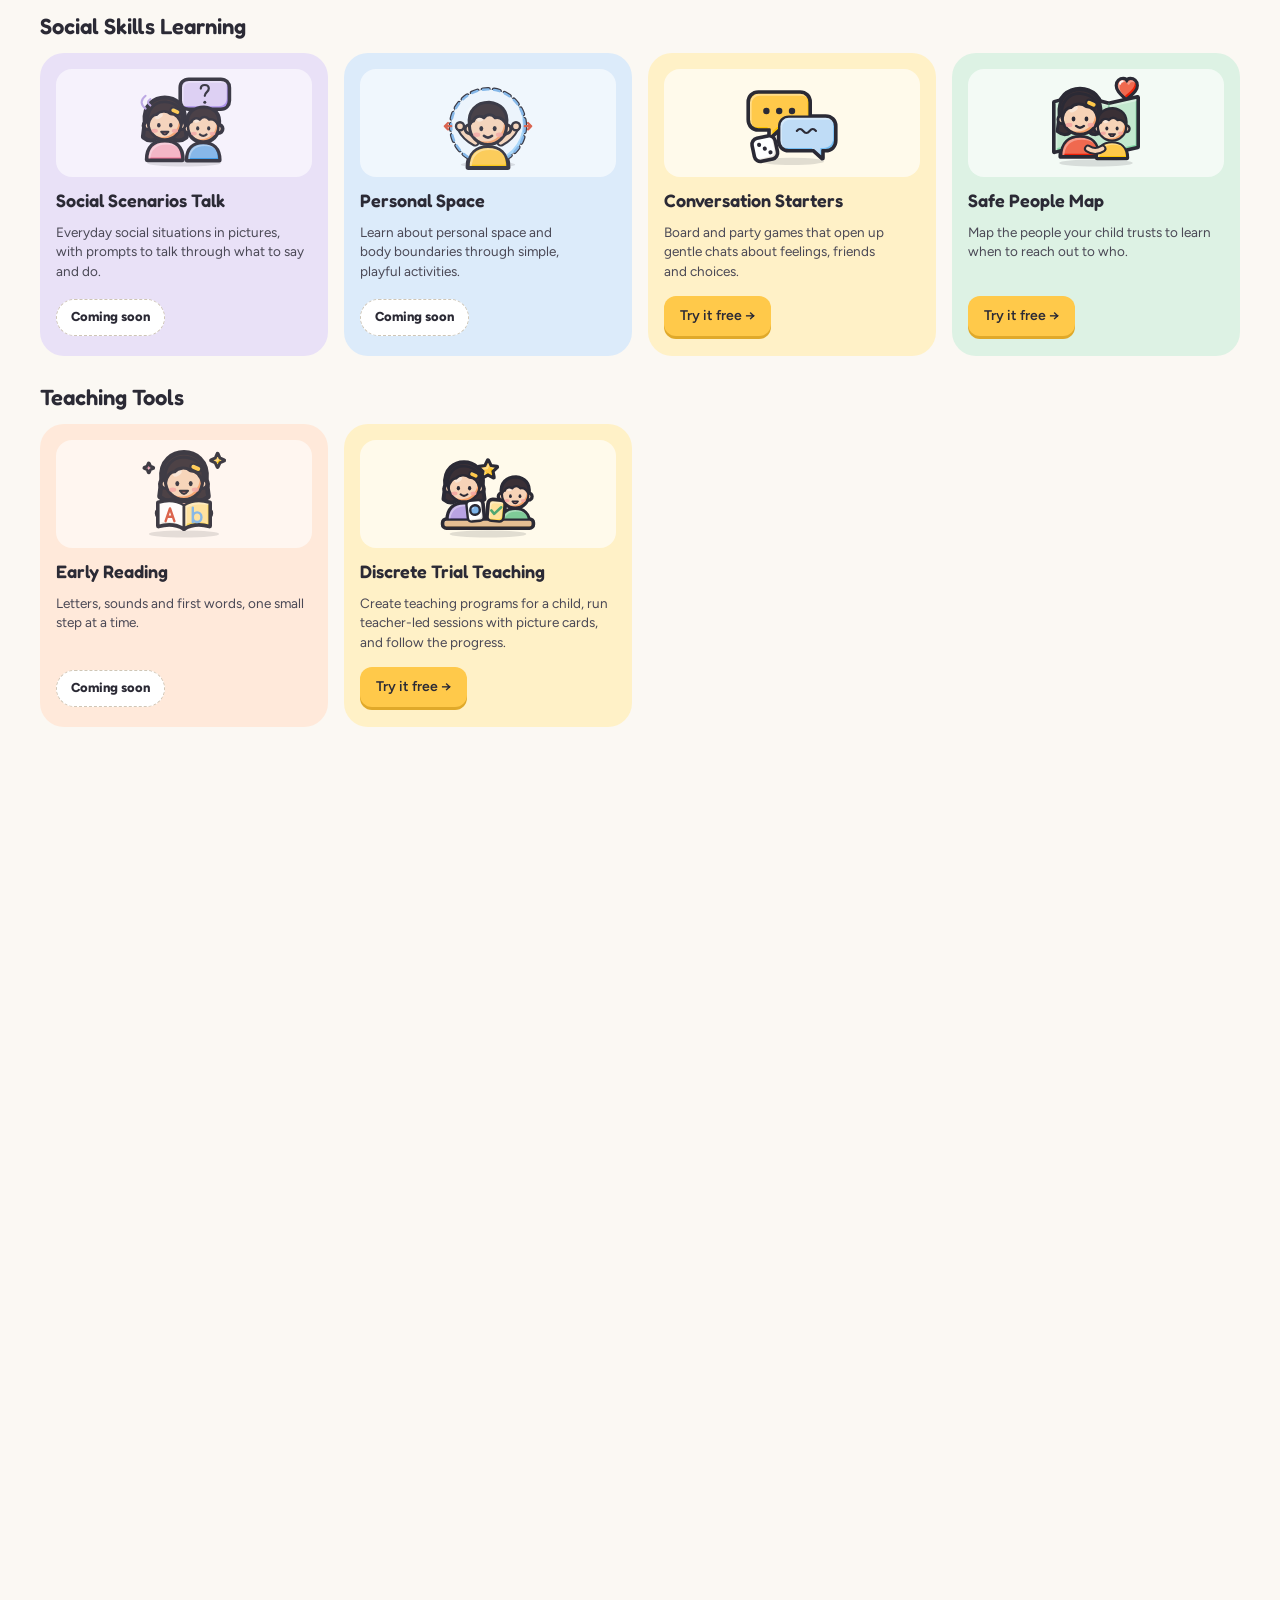
==== commit 61b0e496: "Add files via upload" ====
--- a/index.html
+++ b/index.html
@@ -134,11 +134,11 @@
 .h2-hook{display:grid;grid-template-columns:repeat(auto-fit,minmax(min(100%,300px),1fr));gap:clamp(20px,3.5vw,40px);align-items:center;position:relative;isolation:isolate;background:#FFF1D4;border:1px solid #F5E6D2;border-radius:24px;padding:clamp(22px,2.8vw,34px) clamp(18px,3vw,36px);overflow:hidden}
 .h2-hook::before{content:"";position:absolute;inset:0;z-index:-1;background:radial-gradient(circle,rgba(239,140,100,.35) 1.3px,transparent 1.8px) 0 0/18px 18px,#FDE6DA;clip-path:polygon(0 0,51% 0,43% 100%,0 100%)}
 @media (max-width:780px){.h2-hook::before{clip-path:polygon(0 0,100% 0,100% 58%,0 66%)}}
-.h2-chat{background:#fff;border:2px solid #EBE4DB;border-radius:24px;padding:14px 14px 16px;display:flex;flex-direction:column;gap:7px;min-height:300px;box-sizing:border-box;box-shadow:0 10px 24px rgba(120,80,40,.08);max-width:310px;width:100%;justify-self:center}
+.h2-chat{background:#fff;border:2px solid #EBE4DB;border-radius:24px;padding:14px 14px 16px;display:flex;flex-direction:column;gap:7px;min-height:248px;box-sizing:border-box;box-shadow:0 10px 24px rgba(120,80,40,.08);max-width:400px;width:100%;justify-self:center}
 .h2-chathead{display:flex;align-items:center;gap:8px;padding-bottom:9px;border-bottom:1px solid #F0EBE4;font:700 13px Figtree,sans-serif}
 .h2-chatava{width:26px;height:26px;flex:none;border-radius:50%;background:repeating-linear-gradient(135deg,#F3E3D3 0 4px,#F8ECE0 4px 8px)}
 .h2-chatmsgs{flex:1;display:flex;flex-direction:column;justify-content:flex-end;gap:7px}
-.h2-msg{align-self:flex-start;max-width:230px;padding:8px 12px;font:500 13px/1.4 Figtree,sans-serif;border-radius:15px 15px 15px 5px;background:#FAF7F2;border:1px solid #EBE4DB;color:#4A4540;opacity:0;transform:translateY(8px);transition:opacity .35s,transform .35s}
+.h2-msg{align-self:flex-start;max-width:100%;box-sizing:border-box;padding:7px 12px;font:500 13px/1.4 Figtree,sans-serif;border-radius:15px 15px 15px 5px;background:#FAF7F2;border:1px solid #EBE4DB;color:#4A4540;opacity:0;transform:translateY(8px);transition:opacity .35s,transform .35s}
 .h2-msg.me{align-self:flex-end;font:700 13.5px/1.35 Figtree,sans-serif;border-radius:15px 15px 5px 15px;background:#F9C74F;border:0;color:#1F1D1B}
 .h2-msg.on{opacity:1;transform:none}
 .h2-dots{display:none;gap:5px;padding:5px 2px}
@@ -154,7 +154,7 @@
 html:not(.ud-in) section[aria-labelledby="hTools"] .h2-headtx{position:absolute;width:1px;height:1px;overflow:hidden;clip:rect(0 0 0 0)}
 html:not(.ud-in) section[aria-labelledby="hTools"] .h2-head{justify-content:flex-end;margin-top:12px}
 html.ud-in .h2-hook,html.ud-in .h2-pophook{display:none}
-@media (max-width:520px){.h2-chat{min-height:280px;padding:13px 12px 14px;border-radius:22px}}
+@media (max-width:520px){.h2-chat{min-height:240px;padding:13px 12px 14px;border-radius:22px}}
 @media (prefers-reduced-motion:reduce){.h2-msg{transition:none}.h2-dots b{animation:none}}
 /* Popular resources hook: peach banner with a taped session note */
 .h2-pophook{display:grid;grid-template-columns:repeat(auto-fit,minmax(min(100%,300px),1fr));gap:clamp(20px,3vw,34px);align-items:center;background:#FDE9DC;border-radius:24px;padding:clamp(22px,2.8vw,34px) clamp(18px,3vw,36px);overflow:hidden}
@@ -737,7 +737,7 @@
     window.luLangAsk=function(){if(window.LUApp&&LUApp.isApp())return LUApp.langAsk();if(o.get("lu_lang")||document.getElementById("luLangAsk")||/^\/admin/.test(location.pathname))return;const d=document.createElement("div");d.id="luLangAsk";d.className="lang-modal";d.setAttribute("role","dialog");d.setAttribute("aria-modal","true");d.setAttribute("aria-labelledby","lmT");d.innerHTML='<div class="lm-card"><svg viewBox="0 0 64 60" width="46" height="43" aria-hidden="true"><path d="M31 54C24 49 6 37 6 21 6 12 12 6 20 6 26 6 30 10 32 15 34 10 38 6 44 6 52 6 58 12 58 21 58 34 46 44 38 50" fill="none" stroke="#2B2A35" stroke-width="3.6" stroke-linecap="round" stroke-linejoin="round"/><path d="M38 50 46 57" stroke="#2B2A35" stroke-width="3.6" stroke-linecap="round"/><path d="M28 22V28M36 22V28" stroke="#2B2A35" stroke-width="3.4" stroke-linecap="round"/><path d="M24 34C28 39 36 39 40 34" fill="none" stroke="#2B2A35" stroke-width="3.2" stroke-linecap="round"/></svg><h2 id="lmT">Choose your language</h2><p lang="id">Pilih bahasa</p><div class="lm-btns"><button type="button" data-la="en" lang="en"><b>English</b><small>Use Little Us in English</small></button><button type="button" data-la="id" lang="id"><b>Bahasa Indonesia</b><small>Gunakan Little Us dalam Bahasa Indonesia</small></button></div><small class="lm-note">You can change this any time with EN / ID at the top.<br><span lang="id">Bisa diganti kapan saja lewat EN / ID di bagian atas.</span></small></div>';document.body.appendChild(d);setTimeout(()=>{const f=d.querySelector("button");f&&f.focus()},50);d.addEventListener("click",ev=>{const b=ev.target.closest("[data-la]");if(!b)return;const v=b.dataset.la;o.set("lu_lang",v);d.remove();v!==r&&$a(v)})};
     const luToolTitle={tools:["Free visual-support tools","Alat bantu visual gratis"],"tools/timer":["Visual Timer","Timer Visual"],"tools/tokens":["Token Board","Papan Token"],"tools/first-then":["First–Then Board","Papan Pertama–Lalu"],"tools/schedule":["Visual Schedule","Jadwal Visual"],"tools/breathe":["Breathing Buddy","Teman Napas"],"tools/feelings":["Feelings Check-In","Cek Perasaan"],"tools/worry":["Worry Jar","Toples Khawatir"],"tools/conversation-starters":["Conversation Starters","Pembuka Obrolan"],"tools/safe-people":["Safe People Map","Peta Orang Aman"],"tools/dtt":["Discrete Trial Teaching","Discrete Trial Teaching"],"tools/library":["Card library","Perpustakaan kartu"],"tools/settings":["Tools settings","Pengaturan alat"],"tools/setup":["Set up for your child","Atur untuk anakmu"],"tools/backup":["Backup & share","Cadangan & berbagi"]};
     window.luArticles=function(kind){LU.page({title:()=>window.LUArticles?LUArticles.title(kind):(r==="id"?"Artikel":"Articles"),async init(){const el=x("#arRoot");try{await luLoad("/articles.js?v=15")}catch(err){el&&(el.innerHTML='<div class="load-error"><b>'+t(c("toolsLoadErr"))+'</b><button type="button" class="btn btn-dark btn-sm" onclick="location.reload()">'+t(c("retry")||"Try again")+"</button></div>");return}we({addEventListener(){},removeEventListener(){window.LUArticles&&LUArticles.unmount()}},"x",()=>{});LUArticles.mount(kind,el)},render(){window.LUArticles&&LUArticles.render()}})};
-    window.luTools=function(route){LU.page({title:()=>(luToolTitle[route]||luToolTitle.tools)[r==="id"?1:0],ordersBanner:!1,async init(){const el=x("#tools-root");try{await luLoad("/tools.css?v=21");await luLoad("/tools-art.js?v=28");await luLoad("/tools.js?v=30");/^tools(\/(breathe|feelings|worry))?$/.test(route)&&await luLoad("/tools-calm.js?v=19");route==="tools/conversation-starters"&&await luLoad("/tools-talk.js?v=6");route==="tools/safe-people"&&await luLoad("/tools-safe.js?v=2");if(route==="tools/dtt")for(const f of ["/dtt.css?v=2","/dtt-defaults.js?v=2","/dtt-programs.js?v=1","/dtt-compress.js?v=1","/dtt-prompting.js?v=1","/dtt-reinforcement.js?v=1","/dtt-targets.js?v=1","/dtt-errorCorrection.js?v=1","/dtt-mastery.js?v=1","/dtt-visual.js?v=1","/dtt-engine.js?v=1","/dtt-transfer.js?v=1","/dtt-data.js?v=1","/dtt-i18n.js?v=1","/dtt-offline.js?v=1","/dtt-store.js?v=1","/dtt-photo.js?v=1","/dtt-library.js?v=2","/dtt-ui-common.js?v=2","/dtt-ui-sets.js?v=9","/dtt-ui-settings.js?v=9","/dtt-ui-wizard.js?v=7","/dtt-ui-home.js?v=7","/dtt-ui-nav.js?v=7","/dtt-ui-data.js?v=5","/dtt-themes.js?v=1","/dtt-reinforce.js?v=1","/dtt-games.js?v=2","/dtt-stage-listener.js?v=1","/dtt-stage-tact.js?v=1","/dtt-stage-visual.js?v=1","/dtt-summary.js?v=5","/dtt-session.js?v=7","/dtt-main.js?v=1"])await luLoad(f)}catch(err){el&&(el.innerHTML='<div class="load-error" style="margin:40px auto;max-width:520px"><b>'+t(c("toolsLoadErr"))+'</b><button type="button" class="btn btn-dark btn-sm" onclick="location.reload()">'+t(c("retry")||"Try again")+"</button></div>");return}we({addEventListener(){},removeEventListener(){window.LUTools&&LUTools.unmount()}},"x",()=>{})},render(){const el=x("#tools-root");if(!el||!window.LUTools)return;el.dataset.m!==route?(el.dataset.m=route,LUTools.mount(route,el)):LUTools.render()}})};
+    window.luTools=function(route){LU.page({title:()=>(luToolTitle[route]||luToolTitle.tools)[r==="id"?1:0],ordersBanner:!1,async init(){const el=x("#tools-root");try{await luLoad("/tools.css?v=21");await luLoad("/tools-art.js?v=28");await luLoad("/tools.js?v=31");/^tools(\/(breathe|feelings|worry))?$/.test(route)&&await luLoad("/tools-calm.js?v=20");route==="tools/conversation-starters"&&await luLoad("/tools-talk.js?v=6");route==="tools/safe-people"&&await luLoad("/tools-safe.js?v=2");if(route==="tools/dtt")for(const f of ["/dtt.css?v=2","/dtt-defaults.js?v=2","/dtt-programs.js?v=1","/dtt-compress.js?v=1","/dtt-prompting.js?v=1","/dtt-reinforcement.js?v=1","/dtt-targets.js?v=1","/dtt-errorCorrection.js?v=1","/dtt-mastery.js?v=1","/dtt-visual.js?v=1","/dtt-engine.js?v=1","/dtt-transfer.js?v=1","/dtt-data.js?v=1","/dtt-i18n.js?v=1","/dtt-offline.js?v=1","/dtt-store.js?v=1","/dtt-photo.js?v=1","/dtt-library.js?v=2","/dtt-ui-common.js?v=2","/dtt-ui-sets.js?v=9","/dtt-ui-settings.js?v=9","/dtt-ui-wizard.js?v=7","/dtt-ui-home.js?v=7","/dtt-ui-nav.js?v=7","/dtt-ui-data.js?v=5","/dtt-themes.js?v=1","/dtt-reinforce.js?v=1","/dtt-games.js?v=2","/dtt-stage-listener.js?v=1","/dtt-stage-tact.js?v=1","/dtt-stage-visual.js?v=1","/dtt-summary.js?v=5","/dtt-session.js?v=7","/dtt-main.js?v=1"])await luLoad(f)}catch(err){el&&(el.innerHTML='<div class="load-error" style="margin:40px auto;max-width:520px"><b>'+t(c("toolsLoadErr"))+'</b><button type="button" class="btn btn-dark btn-sm" onclick="location.reload()">'+t(c("retry")||"Try again")+"</button></div>");return}we({addEventListener(){},removeEventListener(){window.LUTools&&LUTools.unmount()}},"x",()=>{})},render(){const el=x("#tools-root");if(!el||!window.LUTools)return;el.dataset.m!==route?(el.dataset.m=route,LUTools.mount(route,el)):LUTools.render()}})};
     setTimeout(()=>window.luLangAsk(),350);
     "serviceWorker"in navigator&&location.protocol==="https:"&&window.addEventListener("load",()=>{navigator.serviceWorker.register("/sw.js").catch(()=>{})});})(),(function(){"use strict";const J={en:[["#/terms","Terms & Conditions"],["#/license","License"],["#/refund","Refund Policy"],["#/privacy","Privacy Policy"]],id:[["#/terms","Syarat & Ketentuan"],["#/license","Lisensi"],["#/refund","Kebijakan Pengembalian Dana"],["#/privacy","Kebijakan Privasi"]]};function o(f){const e=LU.cfg.CONTACT||{};return f.replace(/\{wa\}/g,LU.esc(e.whatsapp||"")).replace(/\{waLink\}/g,"https://wa.me/"+LU.esc(e.whatsappLink||"")).replace(/\{email\}/g,LU.esc(e.email||"")).replace(/\{city\}/g,LU.esc(e.city||"Indonesia"))}window.LULegal=function(f){const e="#/"+LU.route;let F=typeof f=="string"?null:f;LU.page({strings:{en:{policies:"Policies"},id:{policies:"Kebijakan"}},title:()=>F?F.title[LU.lang]:(LU.lang==="id"?"Kebijakan":"Policies"),async init(){if(!F){try{await luLoad("/legal.js?v=6")}catch(x){}F=(window.LU_LEGAL||{})[f]||null}},render(){const i=LU.lang;LU.$("#legalNav").innerHTML='<span class="eyebrow" style="padding:0 14px 6px">'+LU.esc(LU.t("policies"))+"</span>"+J[i].map(r=>'<a href="'+r[0]+'"'+(r[0]===e?' class="on" aria-current="page"':"")+">"+LU.esc(r[1])+"</a>").join("");if(!F){LU.$("#doc").innerHTML='<div class="load-error"><b>'+(i==="id"?"Halaman ini belum termuat.":"This page didn&rsquo;t load.")+'</b><button type="button" class="btn btn-dark btn-sm" onclick="location.reload()">'+(i==="id"?"Coba lagi":"Try again")+"</button></div>";return}document.title=F.title[i]+" · Little Us";LU.$("#doc").innerHTML='<div style="display:flex;flex-direction:column;gap:8px;margin-bottom:24px"><h1>'+LU.esc(F.title[i])+'</h1><span class="updated">'+LU.esc(F.updated[i])+'</span></div><div class="legal-body">'+o(F.body[i])+"</div>"}})}})();
 </script>
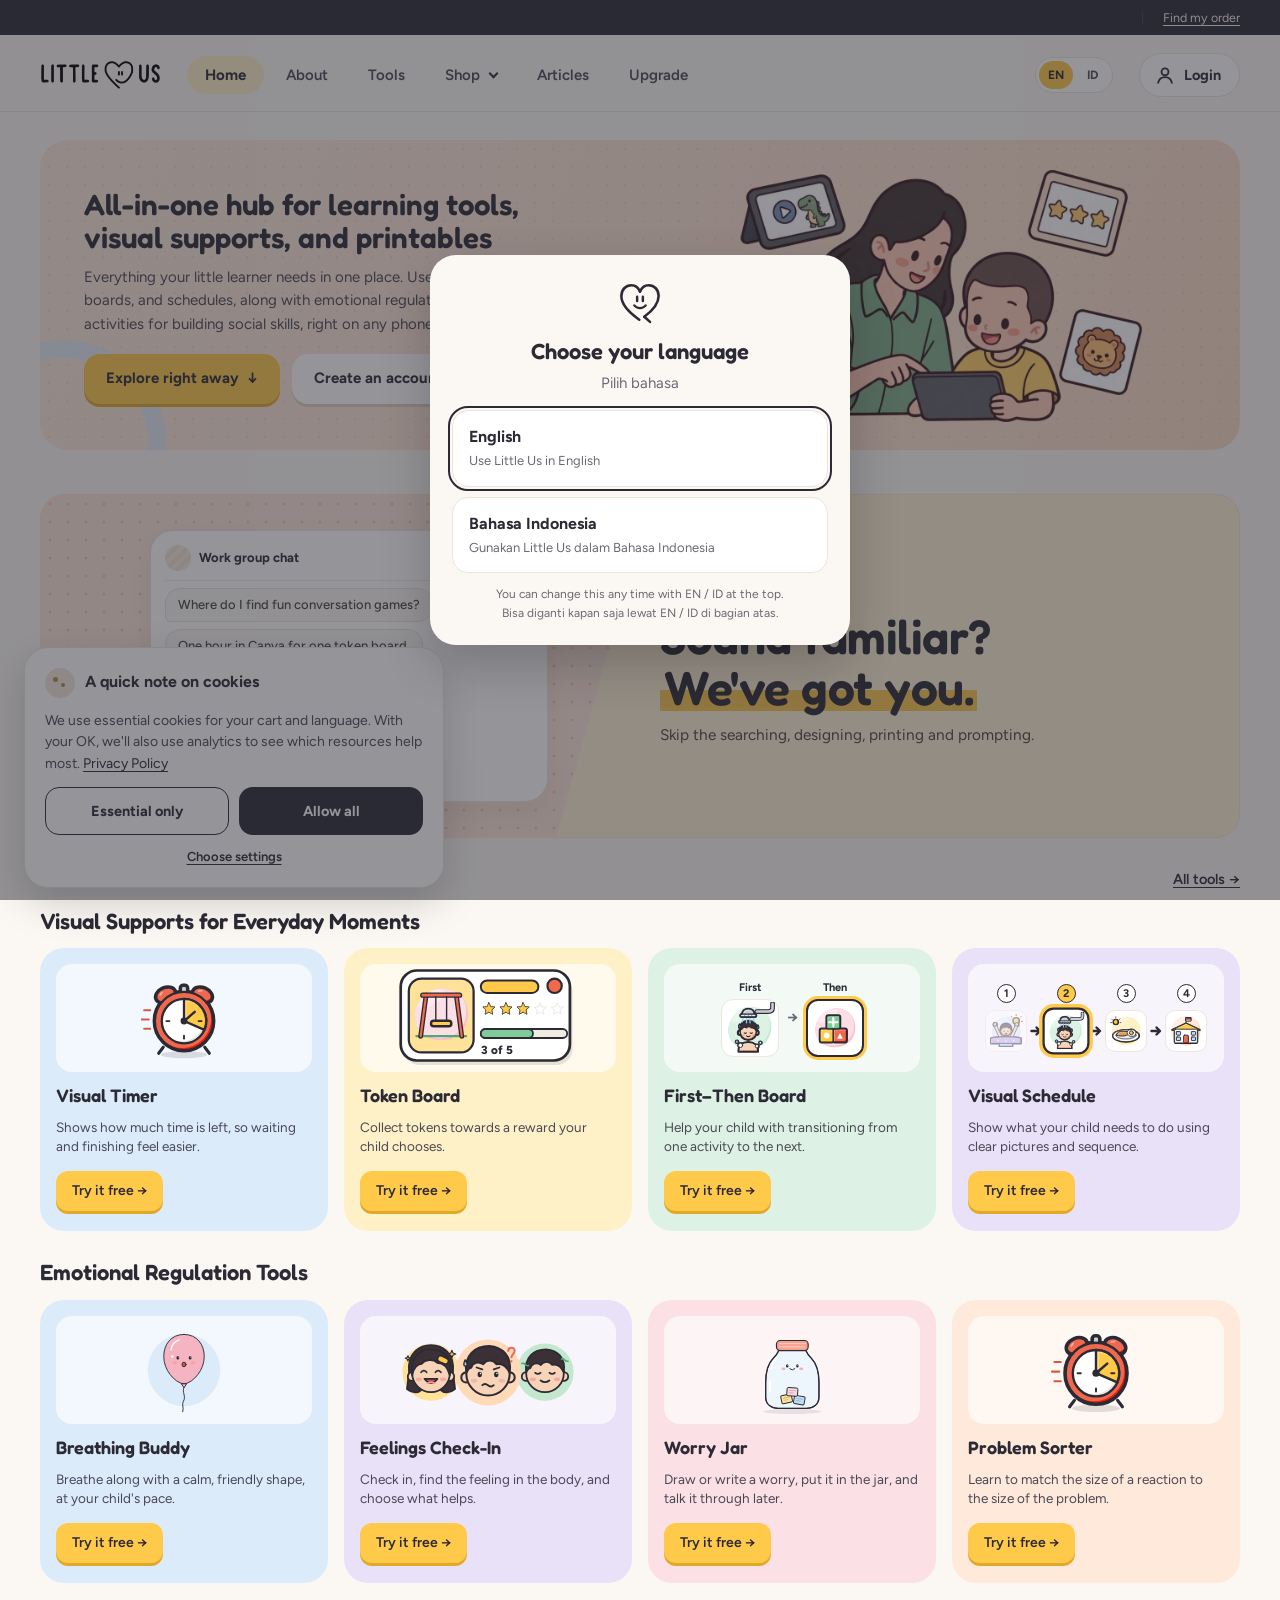
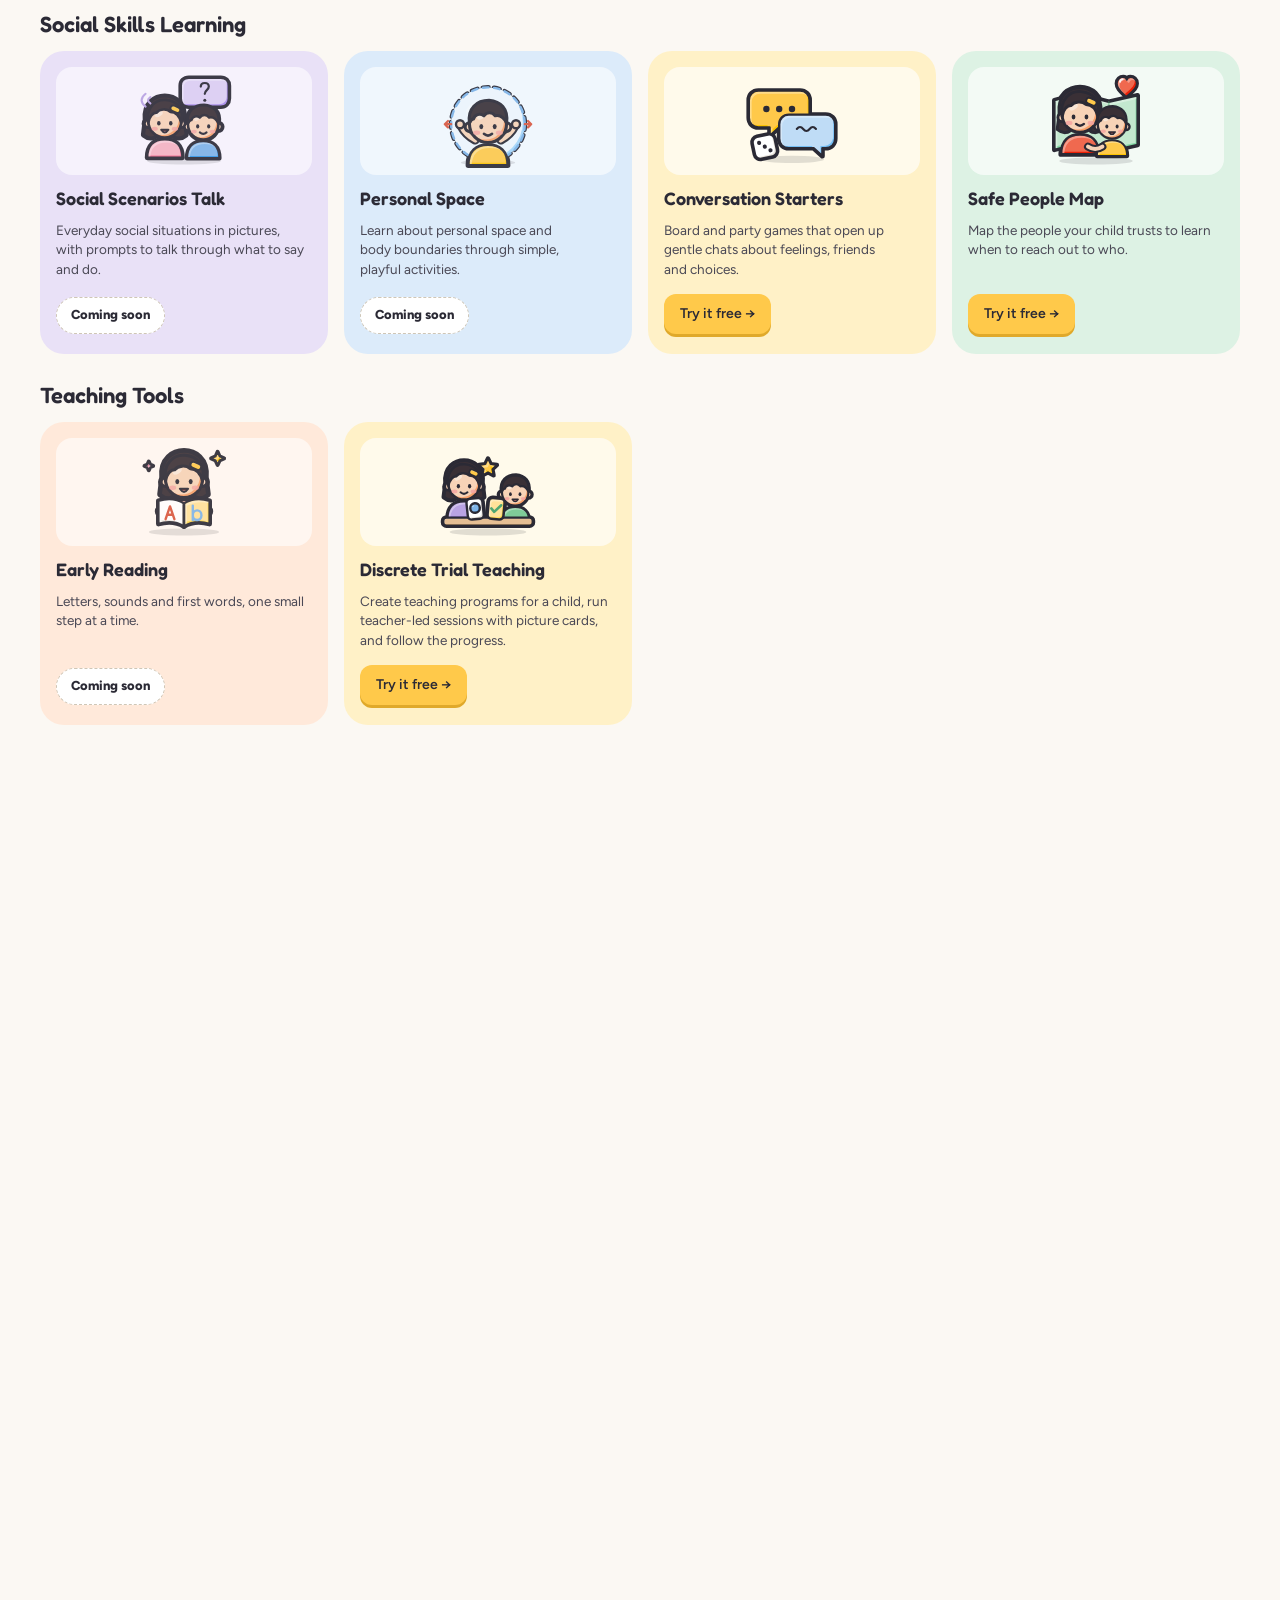
==== commit c4d09b43: "Add files via upload" ====
--- a/index.html
+++ b/index.html
@@ -2,13 +2,18 @@
 <html lang="en">
 <head>
 <meta charset="utf-8">
-<meta name="viewport" content="width=device-width, initial-scale=1">
+<meta name="viewport" content="width=device-width, initial-scale=1, viewport-fit=cover">
+<style>/* room at the top and bottom of the phone screen (notch, status bar, home bar); a little extra in the installed app */
+:root{--sa-t:env(safe-area-inset-top,0px);--sa-b:env(safe-area-inset-bottom,0px)}
+@media (display-mode:standalone),(display-mode:fullscreen){:root{--sa-t:max(calc(env(safe-area-inset-top,0px) + 8px),18px);--sa-b:max(calc(env(safe-area-inset-bottom,0px) + 6px),14px)}}</style>
 <title>Little Us</title>
 <meta name="description" content="Learning tools, visual supports, and printables.">
 <meta property="og:title" content="Little Us">
 <meta property="og:description" content="Learning tools, visual supports, and printables.">
 <meta property="og:image" content="https://thelittleus.com/logo.png">
 <meta name="theme-color" content="#FBF7F1">
+<link rel="manifest" href="/manifest.json">
+<meta name="apple-mobile-web-app-title" content="Little Us">
 <link rel="icon" type="image/png" href="[data-uri]">
 <link rel="apple-touch-icon" href="[data-uri]">
 <link rel="preconnect" href="https://fonts.googleapis.com">
@@ -42,10 +47,10 @@
   }
 };
 </script>
-<style>:root{--ink:#2B2A35;--body:#4A4855;--muted:#6B6875;--placeholder:#8A8693;--line:#ECE6DC;--line-soft:#F1ECE4;--input:#E4DCCF;--paper:#FBF8F3;--sand:#F3EEE6;--skeleton:#EFE9DF;--sunny:#FFC94A;--sunny-shadow:#E0A92A;--sunny-press:#F5B92E;--butter:#FFF1C7;--heart:#F0694F;--success:#1E6B45;--error:#B23A2E;--error-border:#D9534F;--danger:#B23A4E;--peach:#FFE9DA;--mint:#DDF2E4;--lilac:#E9E1F7;--sky:#DCEBFA;--rose:#FBE0E6;--hover:#C2462E;--pad:16px}*{box-sizing:border-box}[hidden]{display:none!important}html{-webkit-text-size-adjust:100%}body{margin:0;background:var(--paper);color:var(--ink);font-family:Figtree,system-ui,sans-serif;font-size:15px;line-height:1.55;overflow-x:hidden;min-height:100vh;display:flex;flex-direction:column}body>main{flex:1}body.locked{overflow:hidden}img{max-width:100%;display:block}a{color:var(--ink);text-decoration:underline;text-underline-offset:3px}a:hover{color:var(--hover)}h1,h2,h3{font-family:Fredoka,sans-serif;font-weight:600;margin:0;text-wrap:balance}p{margin:0;text-wrap:pretty}button{font:inherit;color:inherit;cursor:pointer}:focus-visible{outline:2px solid var(--ink);outline-offset:2px;border-radius:6px}.sr-only{position:absolute;width:1px;height:1px;padding:0;margin:-1px;overflow:hidden;clip:rect(0,0,0,0);border:0}.wrap{max-width:1280px;margin:0 auto;width:100%}.narrow{max-width:760px;margin:0 auto;width:100%}.desk{display:none!important}.desk-inline{display:none}.eyebrow{font-size:12px;font-weight:700;letter-spacing:.08em;text-transform:uppercase;color:var(--muted)}.link-strong{font-size:13.5px;font-weight:600}.muted{color:var(--muted)}.mono{font-family:ui-monospace,Menlo,Consolas,monospace}.page{padding:20px var(--pad) 40px}.crumbs{font-size:12.5px;color:var(--muted)}.crumbs a{color:var(--muted);text-decoration:none}.crumbs a:hover{color:var(--hover)}.crumbs b{color:var(--ink);font-weight:500}.h1{font-size:28px;line-height:1.15}.h2{font-size:22px;line-height:1.2}.lead{font-size:15px;color:var(--body)}.btn{display:inline-flex;align-items:center;justify-content:center;gap:8px;min-height:48px;padding:6px 20px;border-radius:14px;border:0;font-size:15px;font-weight:700;text-decoration:none;text-align:center;line-height:1.15;white-space:normal;cursor:pointer}.btn-primary{background:var(--sunny);color:var(--ink);box-shadow:0 3px 0 var(--sunny-shadow)}.btn-primary:hover{color:var(--ink);background:#ffd060}.btn-primary:active{background:var(--sunny-press);box-shadow:0 1px 0 var(--sunny-shadow);transform:translateY(2px)}.btn-dark{background:var(--ink);color:#fff}.btn-dark:hover{color:#fff;background:#3a3946}.btn-outline{background:transparent;border:1.5px solid var(--ink);color:var(--ink)}.btn-outline:hover{background:#fff;color:var(--ink)}.btn-text{background:none;font-weight:600;text-decoration:underline;text-underline-offset:4px;padding:0 12px}.btn-danger{background:var(--danger);color:#fff}.btn[disabled],.btn.is-disabled{opacity:.55;cursor:not-allowed;box-shadow:none;transform:none}.btn-lg{min-height:54px;border-radius:16px;font-size:16px}.btn-block{width:100%}.btn-sm{min-height:40px;padding:4px 16px;border-radius:12px;font-size:14px;font-weight:600}.linkbtn{background:none;border:0;padding:0;font-weight:600;text-decoration:underline;text-underline-offset:3px;color:inherit;cursor:pointer}.linkbtn:hover{color:var(--hover)}.spinner{display:inline-block;width:16px;height:16px;border-radius:50%;border:2px solid rgba(255,255,255,.4);border-top-color:#fff;animation:spin .8s linear infinite;flex:none}.spinner.dark{border-color:#2b2a3533;border-top-color:var(--ink)}.spinner.lg{width:28px;height:28px;border-width:3px}@keyframes spin{to{transform:rotate(360deg)}}.field{display:flex;flex-direction:column;gap:6px}.field>label,.label{font-size:13px;font-weight:600}.field .opt{font-weight:500;color:var(--muted)}.input,.select,.textarea{width:100%;min-height:50px;border-radius:14px;background:#fff;border:1.5px solid var(--input);padding:0 14px;font:inherit;font-size:15px;color:var(--ink);outline:0}.textarea{min-height:120px;padding:12px 14px;resize:vertical}.select{appearance:none;-webkit-appearance:none;padding-right:38px;font-weight:600;background-image:url("data:image/svg+xml,%3Csvg xmlns='http://www.w3.org/2000/svg' width='12' height='8' viewBox='0 0 12 8'%3E%3Cpath d='M1 1.5l5 5 5-5' fill='none' stroke='%236B6875' stroke-width='1.8' stroke-linecap='round'/%3E%3C/svg%3E");background-repeat:no-repeat;background-position:right 14px center}.input:focus,.select:focus,.textarea:focus,.input-group:focus-within{border-color:var(--ink);box-shadow:0 0 0 4px var(--butter)}.input.err,.textarea.err,.input-group.err{border-color:var(--error-border)}.input.ok{border-color:var(--ink)}.help{font-size:12.5px;color:var(--muted)}.err-msg{font-size:12.5px;color:var(--error);font-weight:600}.input-group{display:flex;align-items:stretch;min-height:50px;border-radius:14px;background:#fff;border:1.5px solid var(--input);overflow:hidden}.input-group .prefix{display:flex;align-items:center;padding:0 12px;background:var(--sand);border-right:1px solid var(--input);font-weight:600}.input-group input{flex:1;min-width:0;border:0;outline:0;background:none;font:inherit;font-size:15px;padding:0 12px;color:var(--ink)}input::placeholder,textarea::placeholder{color:var(--placeholder);opacity:1}.check{display:flex;gap:12px;align-items:flex-start;font-size:14px;line-height:1.5;cursor:pointer}.check input{position:absolute;opacity:0;pointer-events:none}.check .box{flex:none;width:22px;height:22px;border-radius:7px;border:1.5px solid #C9C1B4;background:#fff;display:flex;align-items:center;justify-content:center;color:#fff;font-size:13px;margin-top:1px}.check input:checked+.box{background:var(--ink);border-color:var(--ink)}.check input:checked+.box:after{content:"✓"}.check input:focus-visible+.box{outline:2px solid var(--ink);outline-offset:2px}.toggle{flex:none;width:44px;height:26px;border-radius:999px;background:#c9dccf;position:relative;border:0;padding:0;cursor:pointer}.toggle:after{content:"";position:absolute;top:3px;left:3px;width:20px;height:20px;border-radius:50%;background:#fff;transition:left .15s;box-shadow:0 1px 2px #00000026}.toggle[aria-checked=true]{background:var(--success)}.toggle[aria-checked=true]:after{left:21px}.toggle:disabled{opacity:.55;cursor:default}.toggle.neutral{background:#d8d1c6}.toggle.neutral[aria-checked=true]{background:var(--success)}.pill{display:inline-flex;align-items:center;gap:6px;padding:5px 10px;border-radius:999px;font-size:12.5px;font-weight:600;background:#fff;border:1px solid var(--line)}.pill.free{background:var(--success);color:#fff;border-color:var(--success);font-weight:700}.pill.sunny{background:var(--sunny);border-color:var(--sunny);font-weight:700}.pill.save{background:var(--mint);color:var(--success);border-color:var(--mint);font-weight:700}.chip{flex:none;padding:7px 12px;border-radius:999px;background:#fff;border:1px solid var(--line);font-size:13px;font-weight:500;text-decoration:none;white-space:nowrap;cursor:pointer}.chip.on{background:var(--ink);border-color:var(--ink);color:#fff;font-weight:600}.chip.on:hover{color:#fff}.chips{display:flex;gap:8px;overflow-x:auto;margin:0 calc(-1 * var(--pad));padding:0 var(--pad) 2px;scrollbar-width:none}.chips::-webkit-scrollbar{display:none}.fchip{height:34px;padding:0 8px 0 12px;border-radius:999px;background:var(--butter);font-size:13px;font-weight:600;display:inline-flex;align-items:center;gap:6px;border:0}.fchip .x{width:20px;height:20px;border-radius:50%;background:#2b2a351a;display:flex;align-items:center;justify-content:center;font-size:11px}.optchip{min-height:38px;padding:0 14px;border-radius:999px;font-size:13.5px;font-weight:600;display:inline-flex;align-items:center;background:#fff;border:1px solid var(--input);cursor:pointer}.optchip.on{background:var(--ink);color:#fff;border-color:var(--ink)}.agebtn{height:40px;border-radius:12px;font-size:13.5px;font-weight:600;display:flex;align-items:center;justify-content:center;background:#fff;border:1px solid var(--input);cursor:pointer}.agebtn.on{background:var(--ink);color:#fff;border-color:var(--ink)}.seg{display:grid;grid-auto-columns:1fr;grid-auto-flow:column;padding:4px;border-radius:12px;background:var(--skeleton);gap:4px;font-size:13.5px;font-weight:650;text-align:center}.seg button{padding:8px 4px;border-radius:9px;border:0;background:none;color:var(--body);font-weight:650;min-height:36px}.seg button.on{background:#fff;color:var(--ink);box-shadow:0 1px 2px #00000014}.note{display:flex;gap:10px;align-items:flex-start;padding:12px 14px;border-radius:14px;background:var(--sand);font-size:13px;line-height:1.5;color:var(--body)}.note .i{flex:none;width:18px;height:18px;border-radius:50%;border:1.5px solid var(--muted);display:flex;align-items:center;justify-content:center;font-size:11px;font-weight:700;margin-top:1px}.note.sky{background:var(--sky);color:var(--ink)}.note.butter{background:var(--butter);color:var(--ink)}.note.rose{background:var(--rose);color:var(--ink)}.note.mint{background:var(--mint);color:var(--ink)}.note .badge-sq{flex:none;width:24px;height:24px;border-radius:8px;background:var(--ink);color:#fff;font-size:13px;display:flex;align-items:center;justify-content:center}.banner-err{display:flex;gap:10px;align-items:flex-start;padding:14px;border-radius:16px;background:var(--rose);font-size:14px;line-height:1.5}.banner-err .bang{flex:none;width:24px;height:24px;border-radius:50%;background:var(--danger);color:#fff;font-weight:800;display:flex;align-items:center;justify-content:center;font-size:13px}.panel{border-radius:20px;background:#fff;border:1px solid var(--line)}.demo-note{background:var(--butter);color:#8a5a12;font-size:12.5px;padding:8px var(--pad);text-align:center}.demo-note code{font-family:ui-monospace,Menlo,monospace;font-size:12px}.hdr{background:var(--paper);border-bottom:1px solid var(--line)}.hdr-m{padding:12px var(--pad) 10px;display:flex;flex-direction:column;gap:12px}.hdr-row{display:flex;align-items:center;gap:10px}.icon-btn{width:40px;height:40px;border-radius:12px;display:flex;align-items:center;justify-content:center;background:#fff;border:1px solid var(--line);position:relative;flex:none;text-decoration:none;cursor:pointer}.icon-btn.plain{background:none;border:0}.icon-btn.round{border-radius:50%;width:38px;height:38px}.burger{display:flex;flex-direction:column;align-items:center;gap:4px}.burger span{width:18px;height:2px;background:var(--ink);border-radius:2px}.burger span:last-child{width:12px;margin-right:6px}.logo-m{height:24px;width:auto}.lang-pill{height:32px;padding:0 12px;border-radius:999px;background:#fff;border:1px solid var(--line);font-size:12px;font-weight:600;display:flex;align-items:center;gap:6px}.badge{position:absolute;top:-5px;right:-5px;min-width:18px;height:18px;padding:0 5px;border-radius:999px;background:var(--heart);color:#fff;font-size:11px;font-weight:700;display:flex;align-items:center;justify-content:center;line-height:1}.search-m{display:flex;align-items:center;gap:10px;height:44px;padding:0 14px;border-radius:14px;background:#fff;border:1.5px solid var(--input)}.search-m:focus-within,.search-d:focus-within{border-color:var(--ink);box-shadow:0 0 0 4px var(--butter)}.search-m input,.search-d input{flex:1;min-width:0;border:0;outline:0;background:none;font:inherit;font-size:14.5px;color:var(--ink)}.search-m .clear{border:0;background:var(--sand);width:24px;height:24px;border-radius:50%;font-size:11px;display:flex;align-items:center;justify-content:center}.strip{background:var(--ink);color:#f4efe7;font-size:12.5px}.strip-in{display:flex;align-items:center;gap:20px;padding:8px 40px;position:relative}.strip a,.strip button{color:#f4efe7}.strip button{background:none;border:0;padding:0;font-size:12.5px;display:flex;gap:6px;align-items:center}.strip .sep{width:1px;height:12px;background:#57556180}.strip .off{opacity:.6}.popover{position:absolute;top:34px;width:210px;border-radius:16px;background:#fff;border:1px solid var(--line);box-shadow:0 14px 36px #00000024;padding:8px;display:flex;flex-direction:column;gap:2px;z-index:40;color:var(--ink)}.popover .eyebrow{padding:8px 12px 4px;font-size:11.5px}.pop-opt{display:flex;justify-content:space-between;align-items:center;padding:10px 12px;border-radius:10px;font-size:14.5px;background:none;border:0;text-align:left;color:var(--ink)!important;width:100%}.pop-opt:hover{background:#f8f4ee}.pop-opt.on{background:var(--sand);font-weight:650}.hdr-main{display:flex;align-items:center;gap:28px;padding:18px 40px 14px}.logo-d{height:30px;width:auto}.search-d{flex:1;max-width:520px;display:flex;align-items:center;gap:10px;height:46px;padding:0 6px 0 16px;border-radius:999px;background:#fff;border:1.5px solid var(--input)}.search-d button{height:34px;padding:0 16px;border-radius:999px;background:var(--ink);color:#fff;border:0;font-size:13px;font-weight:600}.nav-d{display:flex;gap:24px;font-size:14.5px;font-weight:600}.nav-d a{text-decoration:none}.cart-pill{display:flex;align-items:center;gap:8px;height:44px;padding:0 16px;border-radius:999px;background:#fff;border:1px solid var(--line);font-size:14px;font-weight:600;text-decoration:none}.cart-pill .count{min-width:20px;height:20px;padding:0 6px;border-radius:999px;background:var(--heart);color:#fff;font-size:11.5px;font-weight:700;display:flex;align-items:center;justify-content:center}.skills-d{display:flex;flex-wrap:wrap;gap:8px 28px;padding:4px 40px 14px;font-size:14px;color:var(--body);font-weight:500}.skills-d a{text-decoration:none;color:var(--body)}.skills-d a:hover{color:var(--hover)}.skills-d a.on{color:var(--ink);font-weight:700}.hdr-co{display:flex;align-items:center;justify-content:space-between;gap:12px;padding:16px var(--pad);border-bottom:1px solid var(--line);background:var(--paper)}.hdr-co a{font-size:14px;font-weight:600;text-decoration:none}.hdr-co .steps{display:none;gap:10px;align-items:center;font-size:13.5px;font-weight:600;color:var(--muted)}.hdr-co .steps .on{color:var(--ink)}.hdr-co .steps .dash{color:#c9c1b4}.hdr-co .secure{font-size:12.5px;color:var(--muted);display:flex;align-items:center;gap:6px}.ph{background-image:repeating-linear-gradient(135deg,rgba(43,42,53,.045) 0 2px,transparent 2px 12px);display:flex;align-items:center;justify-content:center;font:500 10px ui-monospace,Menlo,monospace;color:#2b2a3573;overflow:hidden;position:relative}.ph>img{width:100%;height:100%;object-fit:cover;position:absolute;inset:0}.who-photo>img,.ab-photo>img{object-position:center top}.who-photo,.ab-photo{background-image:none}.thumb{flex:none;border-radius:12px;overflow:hidden;position:relative}.thumb img{width:100%;height:100%;object-fit:cover}.card{display:flex;flex-direction:column;gap:10px;min-width:0;text-decoration:none;color:var(--ink)}.card:hover{color:var(--ink)}.card:hover .cover{transform:translateY(-2px)}.cover{position:relative;aspect-ratio:4/5;border-radius:18px;overflow:hidden;transition:transform .15s}.cover>img{width:100%;height:100%;object-fit:cover;position:absolute;inset:0}.tag-lang{position:absolute;top:10px;right:10px;padding:3px 8px;border-radius:8px;background:#ffffffe6;font-size:11px;font-weight:700;letter-spacing:.04em;z-index:1}.tag-free,.tag-save{position:absolute;top:10px;left:10px;padding:4px 10px;border-radius:999px;font-size:12px;font-weight:700;z-index:1}.tag-free{background:var(--success);color:#fff}.tag-save{background:var(--sunny);color:var(--ink)}.card-meta{display:flex;flex-direction:column;gap:4px;padding:0 2px}.card-meta .meta{font-size:12px;color:var(--muted);font-weight:500}.card-meta .title{font-size:15px;font-weight:650;line-height:1.3;display:-webkit-box;-webkit-line-clamp:2;-webkit-box-orient:vertical;overflow:hidden}.card-meta .price{font-size:15px;font-weight:700;margin-top:2px}.card-meta .price.free{color:var(--success)}.sk{background:var(--skeleton);border-radius:8px;animation:pulse 1.4s ease-in-out infinite}@keyframes pulse{0%,to{opacity:1}50%{opacity:.55}}.sk-card{display:flex;flex-direction:column;gap:10px}.sk-card .sk:first-child{aspect-ratio:4/5;border-radius:18px}.grid{display:grid;grid-template-columns:repeat(2,minmax(0,1fr));gap:20px 12px}.rail{display:flex;gap:12px;overflow-x:auto;padding:0 var(--pad) 4px;scroll-snap-type:x mandatory;scroll-padding:0 var(--pad);scrollbar-width:none;scroll-behavior:smooth}.rail::-webkit-scrollbar{display:none}.rail>*{flex:0 0 158px;scroll-snap-align:start}.arrows{display:none;gap:8px}.arrow{width:40px;height:40px;border-radius:50%;border:1px solid #DCD4C7;background:none;display:flex;align-items:center;justify-content:center;font-size:16px}.arrow:disabled{opacity:.35;cursor:default}.sec{padding:24px 0 8px;display:flex;flex-direction:column;gap:14px}.sec-head{padding:0 var(--pad);display:flex;align-items:baseline;justify-content:space-between;gap:12px}.sec-head h2{font-size:22px;line-height:1.2}.lines{display:flex;flex-direction:column;border-radius:20px;background:#fff;border:1px solid var(--line)}.line{display:flex;gap:12px;padding:14px;border-bottom:1px solid var(--line-soft)}.line:last-child{border-bottom:0}.line .thumb{width:64px;height:80px}.line .info{flex:1;min-width:0;display:flex;flex-direction:column;gap:3px}.line .t{font-size:14.5px;font-weight:650;line-height:1.3;color:var(--ink);text-decoration:none}.line .m{font-size:12.5px;color:var(--muted)}.line .p{font-size:15px;font-weight:700;white-space:nowrap}.line .rm{margin-top:auto;align-self:flex-start;font-size:12.5px;font-weight:600;color:var(--muted)}.line.unavailable{background:#fcf7f7}.line .warn{font-size:12.5px;font-weight:600;color:var(--error)}.line .changed{font-size:12.5px;font-weight:600;color:#8a5a12}.summary{display:flex;flex-direction:column;gap:10px;padding:16px;border-radius:18px;background:var(--sand);font-size:14.5px}.summary .row{display:flex;justify-content:space-between;gap:12px}.summary .disc{color:var(--success)}.summary .total{padding-top:10px;border-top:1px solid var(--input);font-size:17px;font-weight:800}footer.site{background:var(--ink);color:#f4efe7;margin-top:auto}.foot-in{padding:32px 20px 28px;display:flex;flex-direction:column;gap:28px}.foot-top{display:flex;flex-wrap:wrap;gap:32px 56px;justify-content:space-between}.foot-brand{display:flex;flex-direction:column;gap:12px;max-width:300px}.foot-brand img{height:26px;width:auto;align-self:flex-start;filter:invert(1)}.foot-brand p{font-size:14px;color:#cfc9d6}.foot-links{display:grid;grid-template-columns:repeat(2,minmax(130px,auto));gap:12px 40px;font-size:14px}.foot-links a,.foot-contact a{color:#f4efe7;text-decoration:none}.foot-links a:hover,.foot-contact a:hover{color:var(--sunny)}.foot-contact{display:flex;flex-direction:column;gap:10px;font-size:14px}.foot-contact .eyebrow{color:#a9a3b3}.foot-contact .line2{display:flex;gap:10px;align-items:center;color:#e6e1ec}.socials{display:flex;gap:8px;margin-top:4px}.socials a{width:40px;height:40px;border-radius:12px;background:#3a3946;display:flex;align-items:center;justify-content:center;font-size:12px;font-weight:700;text-decoration:none;color:#f4efe7}.socials a:hover{background:#4a4857;color:#fff}.foot-bottom{border-top:1px solid #45434F;padding-top:16px;display:flex;flex-wrap:wrap;gap:8px 20px;justify-content:space-between;font-size:12.5px;color:#a9a3b3}.foot-mini{padding:20px var(--pad);border-top:1px solid var(--line);font-size:12.5px;color:var(--muted);display:flex;flex-wrap:wrap;gap:8px 18px;justify-content:center}.foot-mini a{color:var(--muted)}.scrim{position:fixed;inset:0;background:#1e1c2673;z-index:50;opacity:0;pointer-events:none;transition:opacity .2s}.scrim.open{opacity:1;pointer-events:auto}.drawer{position:fixed;top:0;left:0;bottom:0;width:min(330px,88vw);background:var(--paper);z-index:60;display:flex;flex-direction:column;transform:translate(-100%);visibility:hidden;transition:transform .25s ease,visibility 0s .25s}.drawer.open{transform:none;visibility:visible;transition:transform .25s ease}.drawer.right{left:auto;right:0;width:min(420px,100vw);transform:translate(100%)}.drawer.right.open{transform:none}.drawer-head{display:flex;align-items:center;justify-content:space-between;padding:18px 20px;border-bottom:1px solid var(--line)}.drawer-body{flex:1;overflow-y:auto;padding:16px 20px;display:flex;flex-direction:column;gap:18px}.drawer-skill{display:flex;align-items:center;gap:12px;height:44px;text-decoration:none;font-size:15px;font-weight:600}.drawer-skill .sq{flex:none;width:30px;height:30px;border-radius:10px;display:flex;align-items:center;justify-content:center}.drawer-skill .sq span{width:12px;height:12px}.drawer-skill .chev{margin-left:auto;color:#b5aea3}.drawer-links{display:flex;flex-direction:column;gap:2px;padding-top:12px;border-top:1px solid var(--line);font-size:15px;font-weight:600}.drawer-links a{min-height:42px;display:flex;align-items:center;gap:8px;text-decoration:none}.count-pill{padding:2px 8px;border-radius:999px;background:var(--success);color:#fff;font-size:11px}.drawer-foot{padding:16px 20px 28px;border-top:1px solid var(--line);background:#fff;display:flex;flex-direction:column;gap:12px}.sheet{position:fixed;left:0;right:0;bottom:0;z-index:60;background:var(--paper);border-radius:28px 28px 0 0;padding:10px 20px 28px;display:flex;flex-direction:column;gap:18px;max-height:92vh;transform:translateY(105%);visibility:hidden;transition:transform .25s ease,visibility 0s .25s}.sheet.open{transform:none;visibility:visible;transition:transform .25s ease}.handle{align-self:center;width:40px;height:5px;border-radius:3px;background:#d8cfc1;flex:none}.sheet h2{font-size:22px;line-height:1}.radio-card{display:flex;align-items:center;justify-content:space-between;height:54px;padding:0 16px;border-radius:16px;background:#fff;border:1px solid var(--input);font-size:15px;font-weight:600;width:100%;text-align:left}.radio-card .dot{width:22px;height:22px;border-radius:50%;border:1.5px solid #C9C1B4;display:flex;align-items:center;justify-content:center;font-size:12px;color:#fff}.radio-card.on{border:2px solid var(--ink);font-weight:650}.radio-card.on .dot{background:var(--ink);border-color:var(--ink)}.modal{position:fixed;inset:0;z-index:70;background:#1e1c2673;display:flex;align-items:center;justify-content:center;padding:16px}.modal-card{background:#fff;border-radius:24px;padding:24px;max-width:440px;width:100%;box-shadow:0 14px 40px #00000040;display:flex;flex-direction:column;gap:14px}.mc-line{display:flex;gap:14px;padding:14px 0;border-bottom:1px solid var(--line)}.mc-line .thumb{width:60px;height:74px}.toasts{position:fixed;left:12px;right:12px;bottom:16px;z-index:80;display:flex;flex-direction:column;gap:8px;align-items:center;pointer-events:none}.toast{pointer-events:auto;display:flex;align-items:center;gap:12px;padding:12px 14px 12px 12px;border-radius:16px;background:var(--ink);color:#fff;box-shadow:0 10px 30px #00000040;max-width:460px;width:100%;animation:toastIn .2s ease}.toast .ic{flex:none;width:28px;height:28px;border-radius:50%;background:#7fd1a0;color:#1e3a2a;display:flex;align-items:center;justify-content:center;font-weight:800;font-size:14px}.toast .ic.info{background:#cfc9d6;color:var(--ink)}.toast .ic.err{background:#f2a7a0;color:#5a1a14}.toast .tx{flex:1;min-width:0;font-size:14.5px;font-weight:600;line-height:1.35}.toast .tx small{display:block;font-weight:500;color:#cfc9d6;font-size:13px;white-space:nowrap;overflow:hidden;text-overflow:ellipsis}.toast .act{flex:none;background:none;border:0;color:var(--sunny);font-weight:700;font-size:14px;text-decoration:underline;text-underline-offset:3px}@keyframes toastIn{0%{opacity:0;transform:translateY(10px)}}.cookie{position:fixed;left:12px;right:12px;bottom:16px;z-index:45;border-radius:24px;background:#fff;box-shadow:0 14px 40px #0000002e;border:1px solid var(--line);padding:20px;display:flex;flex-direction:column;gap:12px;max-width:420px}.cookie-title{display:flex;align-items:center;gap:10px;font-size:16px;font-weight:700}.cookie-ico{width:30px;height:30px;border-radius:50%;background:#f3e9da;position:relative;flex:none}.cookie-ico:before,.cookie-ico:after{content:"";position:absolute;border-radius:50%;background:#b58a55}.cookie-ico:before{left:8px;top:9px;width:5px;height:5px}.cookie-ico:after{left:16px;top:15px;width:4px;height:4px}.cookie p{font-size:14px;color:var(--body)}.cookie .two{display:grid;grid-template-columns:1fr 1fr;gap:10px}.cookie .btn{min-height:48px;font-size:14.5px}.c-row{display:flex;gap:14px;align-items:flex-start}.c-row div{flex:1;display:flex;flex-direction:column;gap:2px}.c-row b{font-size:14.5px;font-weight:650}.c-row small{font-size:13px;line-height:1.45;color:var(--muted)}.deco{position:absolute;pointer-events:none}.relative{position:relative}.z1{position:relative;z-index:1}.hero-wrap{padding:16px var(--pad) 0}.hero{position:relative;overflow:hidden;border-radius:26px;background:var(--peach);padding:28px 22px 24px;display:grid;gap:16px}.hero-copy{position:relative;display:flex;flex-direction:column;gap:16px;z-index:1}.pill-white{align-self:flex-start;padding:6px 12px;border-radius:999px;background:#fff;font-size:12.5px;font-weight:600}.hero h1{font-size:32px;line-height:1.12}.hero p{font-size:15px;color:var(--body)}.hero-search{display:flex;align-items:center;gap:10px;height:52px;padding:0 6px 0 16px;border-radius:16px;background:#fff;box-shadow:0 2px #f2cdb6}.hero-search:focus-within{box-shadow:0 2px #f2cdb6,0 0 0 3px var(--ink)}.hero-search input{flex:1;min-width:0;border:0;outline:0;background:none;font:inherit;font-size:14.5px;color:var(--ink)}.hero-search .go{width:40px;height:40px;border-radius:12px;background:var(--ink);color:#fff;border:0;font-weight:700;font-size:16px;flex:none}.hero-actions{display:flex;gap:10px;flex-wrap:wrap;align-items:center}.trust{display:flex;justify-content:space-between;flex-wrap:wrap;gap:6px 12px;padding:16px 4px 0;font-size:12.5px;color:var(--body);font-weight:500}.trust span:before{content:"";display:inline-block;width:7px;height:7px;border-radius:50%;background:var(--ink);margin-right:7px;vertical-align:1px}.collage{display:none}.tiles{display:grid;grid-template-columns:repeat(2,minmax(0,1fr));gap:10px;padding:0 var(--pad)}.tile{min-height:84px;border-radius:18px;padding:14px;display:flex;flex-direction:column;justify-content:space-between;gap:8px;text-decoration:none;transition:transform .15s}.tile:hover{color:var(--ink);transform:translateY(-2px)}.tile .shape{width:22px;height:22px}.tile b{font-size:14.5px;font-weight:700;line-height:1.25;hyphens:auto}.tile small{font-size:12px;color:var(--body)}.tile-all{border:1.5px dashed #D8CFC1;justify-content:flex-end;font-size:14px;font-weight:700}.loved-grid{display:flex;flex-direction:column;gap:24px}.bundle-card{margin:0 var(--pad);border-radius:24px;background:#fff;border:1px solid var(--line);overflow:hidden;display:flex;flex-direction:column;text-decoration:none;color:var(--ink)}.bundle-card:hover{color:var(--ink)}.bundle-img{height:170px;position:relative;background-color:#f3e9da}.bundle-body{padding:18px;display:flex;flex-direction:column;gap:8px}.bundle-body .eyebrow{color:#8a5a12}.bundle-body h3{font-size:20px;line-height:1.2}.bundle-body p{font-size:14px;color:var(--body)}.bundle-foot{display:flex;align-items:center;justify-content:space-between;gap:12px;flex-wrap:wrap;margin-top:6px}.bundle-foot b{font-size:18px}.bundle-foot s{font-size:13.5px;color:var(--placeholder);margin-left:8px}.bundle-foot .btn{min-height:40px;padding:4px 16px;border-radius:12px;font-size:14px;font-weight:600}.free-band{margin-top:24px;padding:26px var(--pad);background:var(--mint);display:flex;flex-direction:column;gap:14px}.free-intro{display:flex;flex-direction:column;gap:12px}.free-intro p{font-size:15px;color:#2f4a3a}.free-grid{display:grid;grid-template-columns:repeat(2,minmax(0,1fr));gap:12px}.free-grid>*:nth-child(n+3){display:none}.closing{padding:32px var(--pad) 32px;display:flex;flex-direction:column;gap:24px}.who{display:flex;flex-direction:column;gap:16px}.who-top{display:flex;gap:14px;align-items:center}.who-photo{flex:none;width:76px;height:76px;border-radius:50%;background-color:var(--lilac)}.who h3{font-size:19px;line-height:1.2}.who p{font-size:15px;line-height:1.6;color:var(--body)}.who-text{display:flex;flex-direction:column;gap:10px}.signup{position:relative;overflow:hidden;border-radius:24px;background:var(--lilac);padding:24px 20px;display:flex;flex-direction:column;gap:12px}.signup h3{position:relative;font-size:21px;line-height:1.2;max-width:260px}.signup>p{position:relative;font-size:14px;color:var(--body)}.signup form{position:relative;display:flex;flex-direction:column;gap:10px}.signup form .row{display:flex;flex-direction:column;gap:10px}.signup .fieldbox{min-height:48px;border-radius:14px;background:#fff;padding:0 14px;display:flex;align-items:center;border:1.5px solid transparent}.signup .fieldbox input{flex:1;min-width:0;border:0;outline:0;background:none;font:inherit;font-size:14.5px}.signup .fieldbox:focus-within{border-color:var(--ink);box-shadow:0 0 0 4px var(--butter)}.signup .fieldbox.err{border-color:var(--error-border)}.msg{font-size:13.5px;font-weight:600}.msg.err{color:var(--error)}.msg.ok{color:var(--success)}.load-error{border-radius:20px;background:var(--rose);padding:22px;display:flex;flex-direction:column;gap:10px;align-items:flex-start}.load-error b{font-size:16px}.load-error p{font-size:14px;color:var(--body)}.cat-layout{display:block}.cat-side{display:none}.cat-tools{display:grid;grid-template-columns:1fr 1fr;gap:10px}.cat-tools .btn{min-height:46px;font-size:14.5px;font-weight:600}.cat-tools .count{min-width:20px;height:20px;padding:0 6px;border-radius:999px;background:var(--sunny);color:var(--ink);font-size:12px;font-weight:700;display:inline-flex;align-items:center;justify-content:center}.cat-tools .select{min-height:46px;font-size:14px}.active-chips{display:flex;flex-wrap:wrap;gap:8px;align-items:center}.fgroup{display:flex;flex-direction:column;gap:10px}.fgroup>.label{font-size:14px;font-weight:700}.fchecks{display:flex;flex-direction:column;gap:10px}.fcheck{display:flex;align-items:center;gap:10px;font-size:14.5px;cursor:pointer;background:none;border:0;padding:0;text-align:left;width:100%}.fcheck .box{flex:none;width:20px;height:20px;border-radius:6px;border:1.5px solid #C9C1B4;background:#fff;color:#fff;font-size:12px;display:flex;align-items:center;justify-content:center}.fcheck.on .box{background:var(--ink);border-color:var(--ink)}.fcheck.radio .box{border-radius:50%}.fcheck.radio.on .box{background:#fff;border:6px solid var(--ink)}.fcheck .n{margin-left:auto;font-size:12.5px;color:var(--placeholder)}.ftoggle{display:flex;align-items:center;justify-content:space-between;gap:12px;padding:14px 16px;border-radius:16px;background:var(--mint)}.ftoggle b{font-size:14.5px}.pager{display:flex;align-items:center;justify-content:center;gap:8px;padding-top:16px;flex-wrap:wrap}.pager button{width:42px;height:42px;border-radius:12px;border:1px solid var(--input);background:none;font-weight:600}.pager button.on{background:var(--ink);color:#fff;border-color:var(--ink);font-weight:700}.pager button:disabled{color:#b5aea3;cursor:default}.noresults{display:flex;flex-direction:column;gap:22px;padding-top:8px}.nr-illus{position:relative;width:120px;height:100px;margin:0 auto}.nr-illus span{position:absolute}.tip-box{padding:14px 16px;border-radius:16px;background:var(--sand);font-size:14px;line-height:1.5;color:var(--body)}.pdp{display:flex;flex-direction:column;gap:16px}.gallery{display:flex;flex-direction:column;gap:10px}.g-main{position:relative;aspect-ratio:1/1;border-radius:24px;overflow:hidden}.g-track{display:flex;height:100%;overflow-x:auto;scroll-snap-type:x mandatory;scrollbar-width:none}.g-track::-webkit-scrollbar{display:none}.g-slide{flex:0 0 100%;height:100%;scroll-snap-align:start;position:relative}.g-slide img{width:100%;height:100%;object-fit:contain;background:#fff}.wm{position:absolute;inset:0;display:flex;align-items:center;justify-content:center;font:700 54px/1 Figtree,sans-serif;letter-spacing:.2em;color:#2b2a3514;transform:rotate(-24deg);pointer-events:none}.g-count{position:absolute;right:12px;bottom:12px;padding:5px 10px;border-radius:999px;background:#2b2a35bf;color:#fff;font-size:12px;font-weight:600}.g-dots{display:flex;justify-content:center;gap:6px}.g-dots span{width:6px;height:6px;border-radius:3px;background:#d8cfc1;transition:width .2s}.g-dots span.on{width:18px;background:var(--ink)}.g-thumbs,.g-arrow{display:none}.specs{display:grid;grid-template-columns:repeat(3,minmax(0,1fr));border-radius:18px;background:#fff;border:1px solid var(--line);overflow:hidden}.specs div{padding:12px;display:flex;flex-direction:column;gap:3px;border-bottom:1px solid var(--line-soft);border-right:1px solid var(--line-soft);min-width:0}.specs div:nth-child(3n){border-right:0}.specs div:nth-last-child(-n+3){border-bottom:0}.specs span{font-size:11.5px;color:var(--muted)}.specs b{font-size:13.5px;font-weight:700;overflow-wrap:anywhere}.pdp-price{font-size:24px;font-weight:800}.pdp-block{display:flex;flex-direction:column;gap:12px}.pdp-block h2{font-size:20px;line-height:1.2}.check-item{display:flex;gap:10px;font-size:14.5px;line-height:1.45}.check-item .c{flex:none;width:22px;height:22px;border-radius:7px;background:var(--mint);color:var(--success);font-size:12px;font-weight:800;display:flex;align-items:center;justify-content:center}.aud{display:flex;gap:12px;padding:14px;border-radius:16px}.aud .s{flex:none;width:32px;height:32px}.aud b{font-size:14.5px;display:block}.aud span{font-size:13.5px;line-height:1.45;color:var(--body)}.step{display:flex;gap:12px;font-size:14.5px;line-height:1.5}.step .n{flex:none;width:28px;height:28px;border-radius:50%;background:var(--ink);color:#fff;font-size:13px;font-weight:700;display:flex;align-items:center;justify-content:center}.step span:last-child{padding-top:3px}.buybar{position:fixed;left:0;right:0;bottom:0;z-index:30;padding:12px 16px calc(12px + env(safe-area-inset-bottom));background:#fff;border-top:1px solid var(--line);display:grid;grid-template-columns:1fr 1fr;gap:10px;box-shadow:0 -6px 20px #0000000d}.buybar .btn{min-height:52px;border-radius:16px}.has-buybar{padding-bottom:100px}.buy-desk{display:none}.bundle-table{border-radius:18px;background:#fff;border:1px solid var(--line);overflow:hidden}.bundle-table .bh{padding:12px 14px;font-size:13px;font-weight:700;border-bottom:1px solid var(--line-soft);display:flex;justify-content:space-between}.bundle-table .bh span:last-child{color:var(--muted);font-weight:500}.bundle-table a{display:flex;align-items:center;gap:12px;padding:10px 14px;border-bottom:1px solid #F5F1EA;text-decoration:none}.bundle-table a:last-child{border-bottom:0}.bundle-table .thumb{width:36px;height:44px;border-radius:8px}.free-panel{border-radius:20px;background:var(--mint);padding:18px;display:flex;flex-direction:column;gap:12px}.free-panel .input{border-color:#b9d6c2}.free-panel .check{color:#2f4a3a;font-size:13px}.free-panel .check .box{border-color:#8fb79c}.status-layout{display:flex;flex-direction:column;gap:18px}.status-panel{position:relative;overflow:hidden;border-radius:26px;padding:28px 22px;display:flex;flex-direction:column;gap:10px}.status-panel.mint{background:var(--mint)}.status-panel.butter{background:var(--butter)}.status-panel.rose{background:var(--rose)}.status-panel h1{font-size:28px;line-height:1.12;position:relative}.status-panel .sub{position:relative;font-size:14px;color:#2f4a3a}.status-ic{position:relative;width:48px;height:48px;border-radius:50%;color:#fff;font-size:22px;font-weight:800;display:flex;align-items:center;justify-content:center}.status-ic.ok{background:var(--success)}.status-ic.bad{background:var(--danger)}.status-ic.wait{background:#fff}.file-row{display:flex;align-items:center;gap:12px;padding:12px;border-radius:18px;background:#fff;border:1px solid var(--line)}.file-row .thumb{width:44px;height:56px;border-radius:9px}.file-row .info{flex:1;min-width:0;display:flex;flex-direction:column;gap:2px}.file-row .t{font-size:14px;font-weight:650;line-height:1.3}.file-row .m{font-size:12px;color:var(--muted)}.file-row .m.bad{color:var(--error);font-weight:600}.dl-btn{flex:none;min-width:44px;height:44px;border-radius:14px;background:var(--ink);color:#fff;font-size:15px;font-weight:700;display:flex;align-items:center;justify-content:center;gap:8px;text-decoration:none;padding:0 12px;border:0}.dl-btn:hover{color:#fff;background:#3a3946}.dl-btn.disabled{background:#d8d1c6;pointer-events:none}.dl-btn .lbl{display:none}.copy-row{display:flex;align-items:center;justify-content:space-between;gap:10px;padding:12px 14px;border-radius:14px;background:#fff;border:1px solid var(--line)}.copy-row .v{font-family:ui-monospace,Menlo,monospace;font-size:18px;font-weight:700;letter-spacing:.04em;overflow-wrap:anywhere}.copy-row button{flex:none;background:var(--sand);border:0;border-radius:10px;padding:8px 12px;font-weight:700;font-size:13px}.acc{border-radius:16px;background:#fff;border:1px solid var(--line);overflow:hidden}.acc details{border-bottom:1px solid var(--line-soft)}.acc details:last-child{border-bottom:0}.acc summary{list-style:none;cursor:pointer;padding:14px 16px;font-size:14.5px;font-weight:650;display:flex;justify-content:space-between;gap:12px}.acc summary::-webkit-details-marker{display:none}.acc summary:after{content:"+";font-weight:700;color:var(--muted)}.acc details[open] summary:after{content:"−"}.acc .body{padding:0 16px 16px;font-size:14.5px;line-height:1.6;color:var(--body);display:flex;flex-direction:column;gap:10px}.qr-card{border-radius:24px;background:#fff;border:1px solid var(--line);padding:22px;display:flex;flex-direction:column;align-items:center;gap:12px;text-align:center}.qr-card img{width:240px;height:240px;object-fit:contain}.legal{display:grid;gap:28px}.legal-nav{display:none}.legal h1{font-size:30px;line-height:1.1}.legal .updated{font-size:13px;color:var(--muted)}.legal-body{display:flex;flex-direction:column;gap:22px;font-size:15px;line-height:1.65;color:var(--body)}.legal-body h2{font-size:20px;color:var(--ink);line-height:1.25}.legal-body section{display:flex;flex-direction:column;gap:8px}.legal-body ul,.legal-body ol{margin:0;padding-left:20px;display:flex;flex-direction:column;gap:6px}.legal-body b{color:var(--ink)}.can-list{display:flex;flex-direction:column;gap:8px}.can-list div{display:flex;gap:10px;font-size:14.5px;line-height:1.45;color:var(--ink)}.can-list .c{flex:none;width:22px;height:22px;border-radius:7px;font-size:12px;font-weight:800;display:flex;align-items:center;justify-content:center}.can-list .c.y{background:var(--mint);color:var(--success)}.can-list .c.n{background:var(--rose);color:var(--danger)}.kv{display:flex;flex-direction:column;gap:0;border-radius:18px;background:#fff;border:1px solid var(--line);overflow:hidden}.kv div{padding:14px 16px;border-bottom:1px solid var(--line-soft);display:flex;flex-direction:column;gap:2px}.kv div:last-child{border-bottom:0}.kv b{font-size:14px;color:var(--ink)}.kv span{font-size:14px;color:var(--body)}.contact-cards{display:grid;grid-template-columns:1fr 1fr;gap:10px}.contact-card{border-radius:18px;padding:16px;display:flex;flex-direction:column;gap:4px;text-decoration:none}.contact-card b{font-size:15px}.contact-card span{font-size:13px;color:var(--body);overflow-wrap:anywhere}.contact-card small{font-size:12px;color:var(--muted)}.big404{display:flex;align-items:center;justify-content:center;gap:10px;font:600 110px/1 Fredoka,sans-serif}.face{width:96px;height:96px;border-radius:50%;background:var(--sunny);position:relative;flex:none}.face:before,.face:after{content:"";position:absolute;top:32px;width:9px;height:16px;border-radius:5px;background:var(--ink)}.face:before{left:30px}.face:after{right:30px}.face i{position:absolute;left:28px;right:28px;bottom:20px;height:16px;border:4px solid var(--ink);border-top:0;border-radius:0 0 30px 30px}@media(min-width:640px){.tiles{grid-template-columns:repeat(4,minmax(0,1fr))}.free-grid{grid-template-columns:repeat(3,minmax(0,1fr))}.free-grid>*:nth-child(3){display:flex}.rail>*{flex-basis:190px}.grid{grid-template-columns:repeat(3,minmax(0,1fr))}.toasts{right:auto;align-items:flex-start;left:24px;bottom:24px}.dl-btn .lbl{display:inline}.dl-btn{padding:0 18px;font-size:14px}}@media(min-width:960px){:root{--pad:40px}.mob{display:none!important}.desk{display:flex!important}.desk-block{display:block!important}.desk-inline{display:inline}.hdr-m{display:none}.page{padding:28px var(--pad) 56px}.h1{font-size:38px;line-height:1.1}.crumbs{font-size:13px}.hdr-co{padding:22px 40px}.hdr-co .steps{display:flex}.hdr-co .logo-co{height:30px!important}.hero-wrap{padding:28px 40px 0}.hero{border-radius:32px;padding:56px;grid-template-columns:minmax(0,1.05fr) minmax(0,1fr);gap:48px;align-items:center}.hero-copy{gap:20px}.pill-white{padding:7px 14px;font-size:13.5px}.hero h1{font-size:clamp(40px,4.3vw,54px);line-height:1.06}.hero p{font-size:18px;max-width:500px}.hero-search{height:60px;padding:0 8px 0 20px;border-radius:18px;box-shadow:0 3px #f2cdb6;max-width:520px}.hero-search input{font-size:16px}.hero-search .go{display:none}.hero-search .btn{min-height:44px;padding:0 22px;border-radius:13px}.trust{justify-content:flex-start;gap:22px;padding:0;font-size:14px}.collage{position:relative;display:grid;grid-template-columns:1fr 1fr;gap:16px;transform:rotate(-2deg);z-index:1}.collage .ph{aspect-ratio:4/5;border-radius:22px;box-shadow:0 10px 30px #78462824}.collage .ph:nth-child(2){margin-top:40px}.sec{padding-top:56px;gap:20px}.sec-head h2{font-size:30px}.link-strong{font-size:14.5px}.arrows{display:flex}.tiles{gap:14px}.tile{min-height:150px;border-radius:22px;padding:18px;gap:12px}.tile .shape{width:30px;height:30px}.tile b{font-size:15.5px}.tile small{font-size:12.5px}.rail{gap:20px}.rail>*{flex-basis:calc((100% - 80px)/5)}.loved-grid{display:grid;grid-template-columns:minmax(0,1.4fr) minmax(0,1fr);gap:24px;padding:56px 40px 0}.loved-grid.solo{grid-template-columns:1fr}.loved-grid .sec{padding:0}.loved-grid .sec-head,.loved-grid .rail{padding-left:0;padding-right:0}.loved-grid .rail{display:grid;grid-template-columns:repeat(3,minmax(0,1fr));overflow:visible}.loved-grid.solo .rail{grid-template-columns:repeat(5,minmax(0,1fr))}.loved-grid .rail>*:nth-child(n+4){display:none}.loved-grid.solo .rail>*:nth-child(-n+5){display:flex}.bundle-card{margin:0;border-radius:28px}.bundle-img{height:auto;flex:1;min-height:220px}.bundle-body{padding:24px}.bundle-body h3{font-size:24px}.bundle-body p{font-size:15px}.bundle-foot b{font-size:20px}.bundle-foot .btn{min-height:44px;padding:4px 18px;border-radius:13px;font-size:14.5px}.free-band{margin:56px 40px 0;padding:36px 40px;border-radius:32px;display:grid;grid-template-columns:minmax(0,280px) minmax(0,1fr);gap:40px;align-items:center}.free-intro h2{font-size:30px;line-height:1.15}.free-intro .btn{align-self:flex-start;min-height:44px;padding:4px 18px;border-radius:13px;font-size:14.5px;font-weight:600}.free-grid{gap:18px}.closing{padding:64px 40px 56px;display:grid;grid-template-columns:minmax(0,1fr) minmax(0,1fr);gap:32px;align-items:stretch}.who{flex-direction:row;gap:28px;align-items:center}.who-photo{width:180px;height:220px;border-radius:90px 90px 28px 28px}.who-top .who-photo{display:none}.who h3{font-size:26px}.who p{font-size:15.5px}.signup{border-radius:28px;padding:32px;justify-content:center;gap:14px}.signup h3{font-size:26px;max-width:380px}.signup>p{font-size:15px}.signup form .row{flex-direction:row}.signup .fieldbox{flex:1;min-height:50px}.signup .btn{min-height:50px}.foot-in{padding:48px 40px 32px}.cookie{left:24px;right:auto;bottom:24px;width:420px}.cat-layout{display:grid;grid-template-columns:260px minmax(0,1fr);gap:40px}.cat-side{display:flex;flex-direction:column;gap:26px}.cat-side .fgroup{padding-bottom:22px;border-bottom:1px solid var(--line)}.cat-tools{display:none}.grid{grid-template-columns:repeat(4,minmax(0,1fr));gap:28px 20px}.grid.g3{grid-template-columns:repeat(3,minmax(0,1fr))}.pdp{display:grid;grid-template-columns:minmax(0,1.15fr) minmax(0,1fr);gap:56px;align-items:start}.gallery{display:grid;grid-template-columns:84px minmax(0,1fr);gap:16px}.gallery.single{grid-template-columns:1fr}.gallery.single .g-thumbs{display:none}.g-thumbs{display:flex;flex-direction:column;gap:10px}.g-thumbs button{aspect-ratio:4/5;border-radius:12px;border:2px solid transparent;padding:0;overflow:hidden;position:relative;background-clip:padding-box}.g-thumbs button.on{border-color:var(--ink)}.g-thumbs button img{width:100%;height:100%;object-fit:cover}.g-thumbs .more{display:flex;align-items:center;justify-content:center;font-size:12px;font-weight:700;color:var(--muted)}.g-main{aspect-ratio:4/5;border-radius:28px}.wm{font-size:90px;transform:rotate(-28deg)}.g-dots{display:none}.g-arrow{display:flex;position:absolute;top:50%;width:44px;height:44px;margin-top:-22px;border-radius:50%;background:#fff;border:0;align-items:center;justify-content:center;box-shadow:0 2px 8px #00000014;z-index:2;font-size:16px}.g-arrow.prev{left:16px}.g-arrow.next{right:16px}.pdp-info{position:sticky;top:20px;display:flex;flex-direction:column;gap:18px;padding-top:8px}.pdp-info h1{font-size:44px;line-height:1.08}.pdp-price{font-size:30px}.specs div{padding:14px 16px}.specs span{font-size:12px}.specs b{font-size:14.5px}.buybar{display:none}.has-buybar{padding-bottom:0}.buy-desk{display:grid;grid-template-columns:1fr 1fr;gap:12px}.buy-desk .btn{min-height:56px;border-radius:16px;font-size:16px}.pdp-cards{display:grid;grid-template-columns:repeat(3,minmax(0,1fr));gap:24px;padding-top:64px}.pdp-cards .pdp-block{padding:28px;border-radius:24px;background:#fff;border:1px solid var(--line)}.pdp-cards h2{font-size:22px}.status-layout{display:grid;grid-template-columns:minmax(0,1fr) minmax(0,1.2fr);gap:48px;align-items:start;max-width:1120px;margin:0 auto}.status-panel{border-radius:32px;padding:40px;min-height:340px;gap:14px}.status-panel h1{font-size:42px;line-height:1.08;max-width:420px}.status-ic{width:60px;height:60px;font-size:28px}.legal{grid-template-columns:220px minmax(0,1fr);gap:56px;max-width:1100px;margin:0 auto}.legal-nav{display:flex;flex-direction:column;gap:4px;position:sticky;top:24px;align-self:start}.legal-nav a{padding:10px 14px;border-radius:12px;text-decoration:none;font-size:14.5px;font-weight:600;color:var(--body)}.legal-nav a.on{background:var(--sand);color:var(--ink)}.legal h1{font-size:40px}.legal-body{max-width:720px}}@media(min-width:1100px){.tiles{grid-template-columns:repeat(7,minmax(0,1fr))}.tile-all{display:none}}@media(prefers-reduced-motion:reduce){*{transition:none!important;animation:none!important;scroll-behavior:auto!important}}@media print{.hdr,footer.site,.cookie,.buybar,.toasts{display:none!important}}.strip .cur-seg{display:flex;gap:2px;padding:2px;border-radius:999px;background:#ffffff14}.strip .cur-seg button{padding:2px 9px;border-radius:999px;font-size:12px;font-weight:600;opacity:.65}.strip .cur-seg button.on{background:#f4efe7;color:var(--ink);opacity:1}.orderbar{background:var(--sky);border-bottom:1px solid var(--line)}.orderbar.s-approved{background:var(--mint)}.orderbar.s-rejected{background:var(--rose)}.orderbar.s-awaiting_proof{background:var(--butter)}.orderbar-in{display:flex;align-items:center;gap:10px;padding:10px var(--pad);font-size:14px;line-height:1.4}.orderbar .ob-dot{flex:none;width:10px;height:10px;border-radius:50%;background:var(--ink)}.orderbar .ob-text{flex:1;min-width:0;font-weight:600}.orderbar .ob-more{font-weight:500;color:var(--body);white-space:nowrap}.orderbar .ob-open{flex:none;min-height:36px;padding:0 14px;font-size:13.5px}.orderbar .ob-x{flex:none;width:32px;height:32px;border-radius:10px;border:0;background:transparent;font-size:14px;cursor:pointer;color:var(--body)}.orderbar .ob-x:hover{background:#ffffff80}@media(min-width:960px){.orderbar-in{padding:10px 40px}}@media(max-width:959px){.pdp-cards{display:flex;flex-direction:column;gap:24px;padding-top:24px}.pdp-info .buy-desk{display:none}}.cart-layout,.cart-side{display:flex;flex-direction:column;gap:16px}@media(min-width:960px){.cart-layout{display:grid;grid-template-columns:minmax(0,1fr) 400px;gap:40px;align-items:start}.cart-side{position:sticky;top:24px;padding:24px;border-radius:24px;background:#fff;border:1px solid var(--line)}.cart-side .summary{background:none;padding:0;border-radius:0}}.co,.co-form{display:flex;flex-direction:column;gap:18px}.co-fields{display:flex;flex-direction:column;gap:14px}.co-sum{border-radius:18px;background:var(--sand);padding:14px 16px}.co-sum summary{list-style:none;display:flex;justify-content:space-between;gap:12px;font-size:14.5px;font-weight:700;cursor:pointer}.co-sum summary::-webkit-details-marker{display:none}.co-sum summary .chev{display:inline-block;transition:transform .15s}.co-sum[open] summary .chev{transform:rotate(180deg)}.sum-line{display:flex;gap:10px;align-items:center;font-size:13.5px}.pm-list{display:flex;flex-direction:column;gap:8px}.pm{display:flex;align-items:center;gap:12px;min-height:62px;padding:10px 16px;border-radius:16px;background:#fff;border:1px solid var(--input);cursor:pointer;text-align:left;width:100%;font:inherit;color:var(--ink)}.pm.on{border:2px solid var(--ink);padding:9px 15px}.pm .dot{flex:none;width:22px;height:22px;border-radius:50%;border:1.5px solid #C9C1B4;display:flex;align-items:center;justify-content:center;font-size:12px;color:#fff}.pm.on .dot{background:var(--ink);border-color:var(--ink)}.pm b{display:block;font-size:15px}.pm small{display:block;font-size:12.5px;color:var(--muted);line-height:1.4}.hp-field{position:absolute!important;left:-9999px!important;width:1px;height:1px;overflow:hidden}@media(min-width:960px){.co{display:grid;grid-template-columns:minmax(0,1fr) 440px;gap:56px;align-items:start}.co-form{max-width:620px;gap:22px}.co-fields{display:grid;grid-template-columns:1fr 1fr;gap:16px}.co-fields .full{grid-column:1/-1}.co-side{position:sticky;top:24px;border-radius:24px;background:#fff;border:1px solid var(--line);padding:24px;display:flex;flex-direction:column;gap:16px}.co-sum-m{display:none!important}}@media(max-width:959px){.co-side{display:none}}.op-col{display:flex;flex-direction:column;gap:16px;min-width:0}.tracker{position:relative;display:grid;grid-template-columns:repeat(4,minmax(0,1fr));gap:4px;margin-top:8px}.tracker .st{display:flex;flex-direction:column;align-items:center;gap:6px;text-align:center;font-size:11.5px;font-weight:600;line-height:1.25;color:#4a4855;position:relative}.tracker .st:before{content:"";position:absolute;top:13px;left:-50%;width:100%;height:3px;background:#fff9;z-index:0}.tracker .st:first-child:before{display:none}.tracker .st.done:before,.tracker .st.now:before{background:var(--ink)}.tracker .dot{position:relative;z-index:1;width:28px;height:28px;border-radius:50%;background:#fff;border:2px solid #ffffff;display:flex;align-items:center;justify-content:center;font-size:13px;font-weight:800;color:var(--muted)}.tracker .st.done .dot{background:var(--ink);border-color:var(--ink);color:#fff}.tracker .st.now .dot{border-color:var(--ink);color:var(--ink)}.tracker .st.bad .dot{background:var(--danger);border-color:var(--danger);color:#fff}.tracker .st.done,.tracker .st.now{color:var(--ink)}.op-card{border-radius:22px;background:#fff;border:1px solid var(--line);padding:18px;display:flex;flex-direction:column;gap:12px}.op-card h2{font-size:18px;line-height:1.25}.amount{display:flex;align-items:center;justify-content:space-between;gap:12px;padding:16px;border-radius:18px;background:var(--butter)}.amount .v{font:600 32px/1.05 Fredoka,sans-serif;letter-spacing:.01em;overflow-wrap:anywhere}.amount .v mark{background:var(--sunny);border-radius:6px;padding:0 3px;color:inherit}.amount button,.mini-copy{flex:none;background:#fff;border:0;border-radius:10px;padding:9px 12px;font-weight:700;font-size:13px;cursor:pointer;color:var(--ink)}.kv2{display:flex;flex-direction:column;border-radius:16px;border:1px solid var(--line);overflow:hidden}.kv2>div{display:flex;align-items:center;justify-content:space-between;gap:10px;padding:12px 14px;border-bottom:1px solid var(--line-soft);font-size:14px}.kv2>div:last-child{border-bottom:0}.kv2 span{color:var(--muted)}.kv2 b{text-align:right;overflow-wrap:anywhere}.kv2 .mono{font-family:ui-monospace,Menlo,monospace;font-size:16px;letter-spacing:.03em}.drop{display:flex;flex-direction:column;align-items:center;justify-content:center;gap:6px;min-height:120px;border-radius:18px;border:2px dashed var(--input);background:var(--paper);text-align:center;padding:16px;cursor:pointer;font-size:14px}.drop:hover,.drop.over{border-color:var(--ink);background:#fff}.drop input{position:absolute;opacity:0;pointer-events:none;width:1px;height:1px}.drop small{color:var(--muted);font-size:12.5px}.proof-prev{display:flex;align-items:center;gap:12px;padding:10px;border-radius:16px;border:1px solid var(--line);background:#fff}.proof-prev img{width:64px;height:64px;object-fit:cover;border-radius:10px;background:var(--sand)}.proof-prev .pdf{width:64px;height:64px;border-radius:10px;background:var(--rose);display:flex;align-items:center;justify-content:center;font-weight:800;font-size:13px}.save-link{border-radius:20px;background:var(--sky);padding:16px;display:flex;flex-direction:column;gap:10px}.save-link .row{display:flex;gap:8px;align-items:stretch}.save-link input{flex:1;min-width:0;min-height:44px;border-radius:12px;border:1px solid var(--input);padding:0 12px;font:inherit;font-size:13px;background:#fff;color:var(--ink)}.paypal-btn{display:flex;align-items:center;justify-content:center;gap:8px;min-height:52px;border-radius:16px;background:#ffc439;color:#111;font-weight:800;font-size:16px;text-decoration:none}.paypal-btn:hover{background:#f2ba36;color:#111}.file-row .dl-btn[aria-busy=true]{opacity:.8;pointer-events:none}.poll-line{font-size:12.5px;color:var(--muted);display:flex;align-items:center;gap:8px;flex-wrap:wrap}@media(min-width:960px){.tracker .st{font-size:12.5px}.amount .v{font-size:38px}.op-card{padding:22px}}.fo{display:flex;flex-direction:column;gap:22px;max-width:560px;margin:0 auto}.fo-form{display:flex;flex-direction:column;gap:16px}.fo-side{display:flex;flex-direction:column;gap:12px}.my-order{display:flex;align-items:center;gap:12px;padding:14px;border-radius:18px;background:#fff;border:1px solid var(--line);text-decoration:none}.my-order .s{flex:none;width:12px;height:12px;border-radius:50%;background:var(--sunny)}.my-order .s.approved{background:var(--success)}.my-order .s.rejected{background:var(--danger)}.my-order .s.under_review{background:#4f8fd6}.my-order b{font-family:ui-monospace,Menlo,monospace}@media(min-width:960px){.fo.two{display:grid;grid-template-columns:minmax(0,440px) minmax(0,1fr);gap:56px;max-width:1040px;align-items:start}.fo-side{border-radius:24px;background:#fff;border:1px solid var(--line);padding:24px}.fo-side .my-order{background:var(--paper)}}.ab-hero{position:relative;overflow:hidden;border-radius:26px;background:var(--peach);padding:28px 22px;display:grid;gap:22px}.ab-hero h1{font-size:30px;line-height:1.12}.ab-photo{aspect-ratio:4/5;border-radius:120px 120px 28px 28px;background-color:var(--lilac);max-width:300px;width:100%;justify-self:center}.pillars{display:grid;gap:14px}.pillar{border-radius:22px;padding:22px;display:flex;flex-direction:column;gap:8px}.pillar .s{width:30px;height:30px}.pillar h3{font-size:20px}.pillar p{font-size:15px;color:var(--body)}.meet{display:grid;gap:22px}@media(min-width:960px){.ab-hero{border-radius:32px;padding:56px;grid-template-columns:minmax(0,1.2fr) minmax(0,1fr);align-items:center;gap:48px}.ab-hero h1{font-size:48px;line-height:1.06}.pillars{grid-template-columns:repeat(3,1fr);gap:24px}.meet{grid-template-columns:minmax(0,1.2fr) minmax(0,1fr);gap:48px;align-items:start}}.faq{display:flex;flex-direction:column;gap:18px}.faq-side{display:flex;flex-direction:column;gap:14px}@media(min-width:960px){.faq{display:grid;grid-template-columns:260px minmax(0,1fr);gap:56px;align-items:start;max-width:1100px;margin:0 auto}.faq-side{position:sticky;top:24px}.faq-side .chips{flex-direction:column;overflow:visible;margin:0;padding:0}.faq-side .chip{text-align:left;border-radius:12px;padding:10px 14px;font-size:14.5px;border:0;background:none;font-weight:600;color:var(--body)}.faq-side .chip.on{background:var(--sand);color:var(--ink)}}.ct{display:flex;flex-direction:column;gap:22px;max-width:560px;margin:0 auto}.ct-form{display:flex;flex-direction:column;gap:14px}@media(min-width:960px){.ct{display:grid;grid-template-columns:minmax(0,1fr) minmax(0,1.1fr);gap:56px;max-width:1100px;align-items:start}.ct-form{border-radius:24px;background:#fff;border:1px solid var(--line);padding:28px}}#lu-main{flex:1;min-width:0}
+<style>:root{--ink:#2B2A35;--body:#4A4855;--muted:#6B6875;--placeholder:#8A8693;--line:#ECE6DC;--line-soft:#F1ECE4;--input:#E4DCCF;--paper:#FBF8F3;--sand:#F3EEE6;--skeleton:#EFE9DF;--sunny:#FFC94A;--sunny-shadow:#E0A92A;--sunny-press:#F5B92E;--butter:#FFF1C7;--heart:#F0694F;--success:#1E6B45;--error:#B23A2E;--error-border:#D9534F;--danger:#B23A4E;--peach:#FFE9DA;--mint:#DDF2E4;--lilac:#E9E1F7;--sky:#DCEBFA;--rose:#FBE0E6;--hover:#C2462E;--pad:16px}*{box-sizing:border-box}[hidden]{display:none!important}html{-webkit-text-size-adjust:100%}body{margin:0;background:var(--paper);color:var(--ink);font-family:Figtree,system-ui,sans-serif;font-size:15px;line-height:1.55;overflow-x:hidden;min-height:100vh;display:flex;flex-direction:column}body>main{flex:1}body.locked{overflow:hidden}img{max-width:100%;display:block}a{color:var(--ink);text-decoration:underline;text-underline-offset:3px}a:hover{color:var(--hover)}h1,h2,h3{font-family:Fredoka,sans-serif;font-weight:600;margin:0;text-wrap:balance}p{margin:0;text-wrap:pretty}button{font:inherit;color:inherit;cursor:pointer}:focus-visible{outline:2px solid var(--ink);outline-offset:2px;border-radius:6px}.sr-only{position:absolute;width:1px;height:1px;padding:0;margin:-1px;overflow:hidden;clip:rect(0,0,0,0);border:0}.wrap{max-width:1280px;margin:0 auto;width:100%}.narrow{max-width:760px;margin:0 auto;width:100%}.desk{display:none!important}.desk-inline{display:none}.eyebrow{font-size:12px;font-weight:700;letter-spacing:.08em;text-transform:uppercase;color:var(--muted)}.link-strong{font-size:13.5px;font-weight:600}.muted{color:var(--muted)}.mono{font-family:ui-monospace,Menlo,Consolas,monospace}.page{padding:20px var(--pad) 40px}.crumbs{font-size:12.5px;color:var(--muted)}.crumbs a{color:var(--muted);text-decoration:none}.crumbs a:hover{color:var(--hover)}.crumbs b{color:var(--ink);font-weight:500}.h1{font-size:28px;line-height:1.15}.h2{font-size:22px;line-height:1.2}.lead{font-size:15px;color:var(--body)}.btn{display:inline-flex;align-items:center;justify-content:center;gap:8px;min-height:48px;padding:6px 20px;border-radius:14px;border:0;font-size:15px;font-weight:700;text-decoration:none;text-align:center;line-height:1.15;white-space:normal;cursor:pointer}.btn-primary{background:var(--sunny);color:var(--ink);box-shadow:0 3px 0 var(--sunny-shadow)}.btn-primary:hover{color:var(--ink);background:#ffd060}.btn-primary:active{background:var(--sunny-press);box-shadow:0 1px 0 var(--sunny-shadow);transform:translateY(2px)}.btn-dark{background:var(--ink);color:#fff}.btn-dark:hover{color:#fff;background:#3a3946}.btn-outline{background:transparent;border:1.5px solid var(--ink);color:var(--ink)}.btn-outline:hover{background:#fff;color:var(--ink)}.btn-text{background:none;font-weight:600;text-decoration:underline;text-underline-offset:4px;padding:0 12px}.btn-danger{background:var(--danger);color:#fff}.btn[disabled],.btn.is-disabled{opacity:.55;cursor:not-allowed;box-shadow:none;transform:none}.btn-lg{min-height:54px;border-radius:16px;font-size:16px}.btn-block{width:100%}.btn-sm{min-height:40px;padding:4px 16px;border-radius:12px;font-size:14px;font-weight:600}.linkbtn{background:none;border:0;padding:0;font-weight:600;text-decoration:underline;text-underline-offset:3px;color:inherit;cursor:pointer}.linkbtn:hover{color:var(--hover)}.spinner{display:inline-block;width:16px;height:16px;border-radius:50%;border:2px solid rgba(255,255,255,.4);border-top-color:#fff;animation:spin .8s linear infinite;flex:none}.spinner.dark{border-color:#2b2a3533;border-top-color:var(--ink)}.spinner.lg{width:28px;height:28px;border-width:3px}@keyframes spin{to{transform:rotate(360deg)}}.field{display:flex;flex-direction:column;gap:6px}.field>label,.label{font-size:13px;font-weight:600}.field .opt{font-weight:500;color:var(--muted)}.input,.select,.textarea{width:100%;min-height:50px;border-radius:14px;background:#fff;border:1.5px solid var(--input);padding:0 14px;font:inherit;font-size:15px;color:var(--ink);outline:0}.textarea{min-height:120px;padding:12px 14px;resize:vertical}.select{appearance:none;-webkit-appearance:none;padding-right:38px;font-weight:600;background-image:url("data:image/svg+xml,%3Csvg xmlns='http://www.w3.org/2000/svg' width='12' height='8' viewBox='0 0 12 8'%3E%3Cpath d='M1 1.5l5 5 5-5' fill='none' stroke='%236B6875' stroke-width='1.8' stroke-linecap='round'/%3E%3C/svg%3E");background-repeat:no-repeat;background-position:right 14px center}.input:focus,.select:focus,.textarea:focus,.input-group:focus-within{border-color:var(--ink);box-shadow:0 0 0 4px var(--butter)}.input.err,.textarea.err,.input-group.err{border-color:var(--error-border)}.input.ok{border-color:var(--ink)}.help{font-size:12.5px;color:var(--muted)}.err-msg{font-size:12.5px;color:var(--error);font-weight:600}.input-group{display:flex;align-items:stretch;min-height:50px;border-radius:14px;background:#fff;border:1.5px solid var(--input);overflow:hidden}.input-group .prefix{display:flex;align-items:center;padding:0 12px;background:var(--sand);border-right:1px solid var(--input);font-weight:600}.input-group input{flex:1;min-width:0;border:0;outline:0;background:none;font:inherit;font-size:15px;padding:0 12px;color:var(--ink)}input::placeholder,textarea::placeholder{color:var(--placeholder);opacity:1}.check{display:flex;gap:12px;align-items:flex-start;font-size:14px;line-height:1.5;cursor:pointer}.check input{position:absolute;opacity:0;pointer-events:none}.check .box{flex:none;width:22px;height:22px;border-radius:7px;border:1.5px solid #C9C1B4;background:#fff;display:flex;align-items:center;justify-content:center;color:#fff;font-size:13px;margin-top:1px}.check input:checked+.box{background:var(--ink);border-color:var(--ink)}.check input:checked+.box:after{content:"✓"}.check input:focus-visible+.box{outline:2px solid var(--ink);outline-offset:2px}.toggle{flex:none;width:44px;height:26px;border-radius:999px;background:#c9dccf;position:relative;border:0;padding:0;cursor:pointer}.toggle:after{content:"";position:absolute;top:3px;left:3px;width:20px;height:20px;border-radius:50%;background:#fff;transition:left .15s;box-shadow:0 1px 2px #00000026}.toggle[aria-checked=true]{background:var(--success)}.toggle[aria-checked=true]:after{left:21px}.toggle:disabled{opacity:.55;cursor:default}.toggle.neutral{background:#d8d1c6}.toggle.neutral[aria-checked=true]{background:var(--success)}.pill{display:inline-flex;align-items:center;gap:6px;padding:5px 10px;border-radius:999px;font-size:12.5px;font-weight:600;background:#fff;border:1px solid var(--line)}.pill.free{background:var(--success);color:#fff;border-color:var(--success);font-weight:700}.pill.sunny{background:var(--sunny);border-color:var(--sunny);font-weight:700}.pill.save{background:var(--mint);color:var(--success);border-color:var(--mint);font-weight:700}.chip{flex:none;padding:7px 12px;border-radius:999px;background:#fff;border:1px solid var(--line);font-size:13px;font-weight:500;text-decoration:none;white-space:nowrap;cursor:pointer}.chip.on{background:var(--ink);border-color:var(--ink);color:#fff;font-weight:600}.chip.on:hover{color:#fff}.chips{display:flex;gap:8px;overflow-x:auto;margin:0 calc(-1 * var(--pad));padding:0 var(--pad) 2px;scrollbar-width:none}.chips::-webkit-scrollbar{display:none}.fchip{height:34px;padding:0 8px 0 12px;border-radius:999px;background:var(--butter);font-size:13px;font-weight:600;display:inline-flex;align-items:center;gap:6px;border:0}.fchip .x{width:20px;height:20px;border-radius:50%;background:#2b2a351a;display:flex;align-items:center;justify-content:center;font-size:11px}.optchip{min-height:38px;padding:0 14px;border-radius:999px;font-size:13.5px;font-weight:600;display:inline-flex;align-items:center;background:#fff;border:1px solid var(--input);cursor:pointer}.optchip.on{background:var(--ink);color:#fff;border-color:var(--ink)}.agebtn{height:40px;border-radius:12px;font-size:13.5px;font-weight:600;display:flex;align-items:center;justify-content:center;background:#fff;border:1px solid var(--input);cursor:pointer}.agebtn.on{background:var(--ink);color:#fff;border-color:var(--ink)}.seg{display:grid;grid-auto-columns:1fr;grid-auto-flow:column;padding:4px;border-radius:12px;background:var(--skeleton);gap:4px;font-size:13.5px;font-weight:650;text-align:center}.seg button{padding:8px 4px;border-radius:9px;border:0;background:none;color:var(--body);font-weight:650;min-height:36px}.seg button.on{background:#fff;color:var(--ink);box-shadow:0 1px 2px #00000014}.note{display:flex;gap:10px;align-items:flex-start;padding:12px 14px;border-radius:14px;background:var(--sand);font-size:13px;line-height:1.5;color:var(--body)}.note .i{flex:none;width:18px;height:18px;border-radius:50%;border:1.5px solid var(--muted);display:flex;align-items:center;justify-content:center;font-size:11px;font-weight:700;margin-top:1px}.note.sky{background:var(--sky);color:var(--ink)}.note.butter{background:var(--butter);color:var(--ink)}.note.rose{background:var(--rose);color:var(--ink)}.note.mint{background:var(--mint);color:var(--ink)}.note .badge-sq{flex:none;width:24px;height:24px;border-radius:8px;background:var(--ink);color:#fff;font-size:13px;display:flex;align-items:center;justify-content:center}.banner-err{display:flex;gap:10px;align-items:flex-start;padding:14px;border-radius:16px;background:var(--rose);font-size:14px;line-height:1.5}.banner-err .bang{flex:none;width:24px;height:24px;border-radius:50%;background:var(--danger);color:#fff;font-weight:800;display:flex;align-items:center;justify-content:center;font-size:13px}.panel{border-radius:20px;background:#fff;border:1px solid var(--line)}.demo-note{background:var(--butter);color:#8a5a12;font-size:12.5px;padding:8px var(--pad);text-align:center}.demo-note code{font-family:ui-monospace,Menlo,monospace;font-size:12px}.hdr{background:var(--paper);border-bottom:1px solid var(--line)}.hdr-m{padding:12px var(--pad) 10px;display:flex;flex-direction:column;gap:12px}.hdr-row{display:flex;align-items:center;gap:10px}.icon-btn{width:40px;height:40px;border-radius:12px;display:flex;align-items:center;justify-content:center;background:#fff;border:1px solid var(--line);position:relative;flex:none;text-decoration:none;cursor:pointer}.icon-btn.plain{background:none;border:0}.icon-btn.round{border-radius:50%;width:38px;height:38px}.burger{display:flex;flex-direction:column;align-items:center;gap:4px}.burger span{width:18px;height:2px;background:var(--ink);border-radius:2px}.burger span:last-child{width:12px;margin-right:6px}.logo-m{height:24px;width:auto}.lang-pill{height:32px;padding:0 12px;border-radius:999px;background:#fff;border:1px solid var(--line);font-size:12px;font-weight:600;display:flex;align-items:center;gap:6px}.badge{position:absolute;top:-5px;right:-5px;min-width:18px;height:18px;padding:0 5px;border-radius:999px;background:var(--heart);color:#fff;font-size:11px;font-weight:700;display:flex;align-items:center;justify-content:center;line-height:1}.search-m{display:flex;align-items:center;gap:10px;height:44px;padding:0 14px;border-radius:14px;background:#fff;border:1.5px solid var(--input)}.search-m:focus-within,.search-d:focus-within{border-color:var(--ink);box-shadow:0 0 0 4px var(--butter)}.search-m input,.search-d input{flex:1;min-width:0;border:0;outline:0;background:none;font:inherit;font-size:14.5px;color:var(--ink)}.search-m .clear{border:0;background:var(--sand);width:24px;height:24px;border-radius:50%;font-size:11px;display:flex;align-items:center;justify-content:center}.strip{background:var(--ink);color:#f4efe7;font-size:12.5px}.strip-in{display:flex;align-items:center;gap:20px;padding:8px 40px;position:relative}.strip a,.strip button{color:#f4efe7}.strip button{background:none;border:0;padding:0;font-size:12.5px;display:flex;gap:6px;align-items:center}.strip .sep{width:1px;height:12px;background:#57556180}.strip .off{opacity:.6}.popover{position:absolute;top:34px;width:210px;border-radius:16px;background:#fff;border:1px solid var(--line);box-shadow:0 14px 36px #00000024;padding:8px;display:flex;flex-direction:column;gap:2px;z-index:40;color:var(--ink)}.popover .eyebrow{padding:8px 12px 4px;font-size:11.5px}.pop-opt{display:flex;justify-content:space-between;align-items:center;padding:10px 12px;border-radius:10px;font-size:14.5px;background:none;border:0;text-align:left;color:var(--ink)!important;width:100%}.pop-opt:hover{background:#f8f4ee}.pop-opt.on{background:var(--sand);font-weight:650}.hdr-main{display:flex;align-items:center;gap:28px;padding:18px 40px 14px}.logo-d{height:30px;width:auto}.search-d{flex:1;max-width:520px;display:flex;align-items:center;gap:10px;height:46px;padding:0 6px 0 16px;border-radius:999px;background:#fff;border:1.5px solid var(--input)}.search-d button{height:34px;padding:0 16px;border-radius:999px;background:var(--ink);color:#fff;border:0;font-size:13px;font-weight:600}.nav-d{display:flex;gap:24px;font-size:14.5px;font-weight:600}.nav-d a{text-decoration:none}.cart-pill{display:flex;align-items:center;gap:8px;height:44px;padding:0 16px;border-radius:999px;background:#fff;border:1px solid var(--line);font-size:14px;font-weight:600;text-decoration:none}.cart-pill .count{min-width:20px;height:20px;padding:0 6px;border-radius:999px;background:var(--heart);color:#fff;font-size:11.5px;font-weight:700;display:flex;align-items:center;justify-content:center}.skills-d{display:flex;flex-wrap:wrap;gap:8px 28px;padding:4px 40px 14px;font-size:14px;color:var(--body);font-weight:500}.skills-d a{text-decoration:none;color:var(--body)}.skills-d a:hover{color:var(--hover)}.skills-d a.on{color:var(--ink);font-weight:700}.hdr-co{display:flex;align-items:center;justify-content:space-between;gap:12px;padding:16px var(--pad);border-bottom:1px solid var(--line);background:var(--paper)}.hdr-co a{font-size:14px;font-weight:600;text-decoration:none}.hdr-co .steps{display:none;gap:10px;align-items:center;font-size:13.5px;font-weight:600;color:var(--muted)}.hdr-co .steps .on{color:var(--ink)}.hdr-co .steps .dash{color:#c9c1b4}.hdr-co .secure{font-size:12.5px;color:var(--muted);display:flex;align-items:center;gap:6px}.ph{background-image:repeating-linear-gradient(135deg,rgba(43,42,53,.045) 0 2px,transparent 2px 12px);display:flex;align-items:center;justify-content:center;font:500 10px ui-monospace,Menlo,monospace;color:#2b2a3573;overflow:hidden;position:relative}.ph>img{width:100%;height:100%;object-fit:cover;position:absolute;inset:0}.who-photo>img,.ab-photo>img{object-position:center top}.who-photo,.ab-photo{background-image:none}.thumb{flex:none;border-radius:12px;overflow:hidden;position:relative}.thumb img{width:100%;height:100%;object-fit:cover}.card{display:flex;flex-direction:column;gap:10px;min-width:0;text-decoration:none;color:var(--ink)}.card:hover{color:var(--ink)}.card:hover .cover{transform:translateY(-2px)}.cover{position:relative;aspect-ratio:4/5;border-radius:18px;overflow:hidden;transition:transform .15s}.cover>img{width:100%;height:100%;object-fit:cover;position:absolute;inset:0}.tag-lang{position:absolute;top:10px;right:10px;padding:3px 8px;border-radius:8px;background:#ffffffe6;font-size:11px;font-weight:700;letter-spacing:.04em;z-index:1}.tag-free,.tag-save{position:absolute;top:10px;left:10px;padding:4px 10px;border-radius:999px;font-size:12px;font-weight:700;z-index:1}.tag-free{background:var(--success);color:#fff}.tag-save{background:var(--sunny);color:var(--ink)}.card-meta{display:flex;flex-direction:column;gap:4px;padding:0 2px}.card-meta .meta{font-size:12px;color:var(--muted);font-weight:500}.card-meta .title{font-size:15px;font-weight:650;line-height:1.3;display:-webkit-box;-webkit-line-clamp:2;-webkit-box-orient:vertical;overflow:hidden}.card-meta .price{font-size:15px;font-weight:700;margin-top:2px}.card-meta .price.free{color:var(--success)}.sk{background:var(--skeleton);border-radius:8px;animation:pulse 1.4s ease-in-out infinite}@keyframes pulse{0%,to{opacity:1}50%{opacity:.55}}.sk-card{display:flex;flex-direction:column;gap:10px}.sk-card .sk:first-child{aspect-ratio:4/5;border-radius:18px}.grid{display:grid;grid-template-columns:repeat(2,minmax(0,1fr));gap:20px 12px}.rail{display:flex;gap:12px;overflow-x:auto;padding:0 var(--pad) 4px;scroll-snap-type:x mandatory;scroll-padding:0 var(--pad);scrollbar-width:none;scroll-behavior:smooth}.rail::-webkit-scrollbar{display:none}.rail>*{flex:0 0 158px;scroll-snap-align:start}.arrows{display:none;gap:8px}.arrow{width:40px;height:40px;border-radius:50%;border:1px solid #DCD4C7;background:none;display:flex;align-items:center;justify-content:center;font-size:16px}.arrow:disabled{opacity:.35;cursor:default}.sec{padding:24px 0 8px;display:flex;flex-direction:column;gap:14px}.sec-head{padding:0 var(--pad);display:flex;align-items:baseline;justify-content:space-between;gap:12px}.sec-head h2{font-size:22px;line-height:1.2}.lines{display:flex;flex-direction:column;border-radius:20px;background:#fff;border:1px solid var(--line)}.line{display:flex;gap:12px;padding:14px;border-bottom:1px solid var(--line-soft)}.line:last-child{border-bottom:0}.line .thumb{width:64px;height:80px}.line .info{flex:1;min-width:0;display:flex;flex-direction:column;gap:3px}.line .t{font-size:14.5px;font-weight:650;line-height:1.3;color:var(--ink);text-decoration:none}.line .m{font-size:12.5px;color:var(--muted)}.line .p{font-size:15px;font-weight:700;white-space:nowrap}.line .rm{margin-top:auto;align-self:flex-start;font-size:12.5px;font-weight:600;color:var(--muted)}.line.unavailable{background:#fcf7f7}.line .warn{font-size:12.5px;font-weight:600;color:var(--error)}.line .changed{font-size:12.5px;font-weight:600;color:#8a5a12}.summary{display:flex;flex-direction:column;gap:10px;padding:16px;border-radius:18px;background:var(--sand);font-size:14.5px}.summary .row{display:flex;justify-content:space-between;gap:12px}.summary .disc{color:var(--success)}.summary .total{padding-top:10px;border-top:1px solid var(--input);font-size:17px;font-weight:800}footer.site{background:var(--ink);color:#f4efe7;margin-top:auto}.foot-in{padding:32px 20px 28px;display:flex;flex-direction:column;gap:28px}.foot-top{display:flex;flex-wrap:wrap;gap:32px 56px;justify-content:space-between}.foot-brand{display:flex;flex-direction:column;gap:12px;max-width:300px}.foot-brand img{height:26px;width:auto;align-self:flex-start;filter:invert(1)}.foot-brand p{font-size:14px;color:#cfc9d6}.foot-links{display:grid;grid-template-columns:repeat(2,minmax(130px,auto));gap:12px 40px;font-size:14px}.foot-links a,.foot-contact a{color:#f4efe7;text-decoration:none}.foot-links a:hover,.foot-contact a:hover{color:var(--sunny)}.foot-contact{display:flex;flex-direction:column;gap:10px;font-size:14px}.foot-contact .eyebrow{color:#a9a3b3}.foot-contact .line2{display:flex;gap:10px;align-items:center;color:#e6e1ec}.socials{display:flex;gap:8px;margin-top:4px}.socials a{width:40px;height:40px;border-radius:12px;background:#3a3946;display:flex;align-items:center;justify-content:center;font-size:12px;font-weight:700;text-decoration:none;color:#f4efe7}.socials a:hover{background:#4a4857;color:#fff}.foot-bottom{border-top:1px solid #45434F;padding-top:16px;display:flex;flex-wrap:wrap;gap:8px 20px;justify-content:space-between;font-size:12.5px;color:#a9a3b3}.foot-mini{padding:20px var(--pad);border-top:1px solid var(--line);font-size:12.5px;color:var(--muted);display:flex;flex-wrap:wrap;gap:8px 18px;justify-content:center}.foot-mini a{color:var(--muted)}.scrim{position:fixed;inset:0;background:#1e1c2673;z-index:50;opacity:0;pointer-events:none;transition:opacity .2s}.scrim.open{opacity:1;pointer-events:auto}.drawer{position:fixed;top:0;left:0;bottom:0;width:min(330px,88vw);background:var(--paper);z-index:60;display:flex;flex-direction:column;transform:translate(-100%);visibility:hidden;transition:transform .25s ease,visibility 0s .25s}.drawer.open{transform:none;visibility:visible;transition:transform .25s ease}.drawer.right{left:auto;right:0;width:min(420px,100vw);transform:translate(100%)}.drawer.right.open{transform:none}.drawer-head{display:flex;align-items:center;justify-content:space-between;padding:18px 20px;border-bottom:1px solid var(--line)}.drawer-body{flex:1;overflow-y:auto;padding:16px 20px;display:flex;flex-direction:column;gap:18px}.drawer-skill{display:flex;align-items:center;gap:12px;height:44px;text-decoration:none;font-size:15px;font-weight:600}.drawer-skill .sq{flex:none;width:30px;height:30px;border-radius:10px;display:flex;align-items:center;justify-content:center}.drawer-skill .sq span{width:12px;height:12px}.drawer-skill .chev{margin-left:auto;color:#b5aea3}.drawer-links{display:flex;flex-direction:column;gap:2px;padding-top:12px;border-top:1px solid var(--line);font-size:15px;font-weight:600}.drawer-links a{min-height:42px;display:flex;align-items:center;gap:8px;text-decoration:none}.count-pill{padding:2px 8px;border-radius:999px;background:var(--success);color:#fff;font-size:11px}.drawer-foot{padding:16px 20px 28px;border-top:1px solid var(--line);background:#fff;display:flex;flex-direction:column;gap:12px}.sheet{position:fixed;left:0;right:0;bottom:0;z-index:60;background:var(--paper);border-radius:28px 28px 0 0;padding:10px 20px 28px;display:flex;flex-direction:column;gap:18px;max-height:92vh;transform:translateY(105%);visibility:hidden;transition:transform .25s ease,visibility 0s .25s}.sheet.open{transform:none;visibility:visible;transition:transform .25s ease}.handle{align-self:center;width:40px;height:5px;border-radius:3px;background:#d8cfc1;flex:none}.sheet h2{font-size:22px;line-height:1}.radio-card{display:flex;align-items:center;justify-content:space-between;height:54px;padding:0 16px;border-radius:16px;background:#fff;border:1px solid var(--input);font-size:15px;font-weight:600;width:100%;text-align:left}.radio-card .dot{width:22px;height:22px;border-radius:50%;border:1.5px solid #C9C1B4;display:flex;align-items:center;justify-content:center;font-size:12px;color:#fff}.radio-card.on{border:2px solid var(--ink);font-weight:650}.radio-card.on .dot{background:var(--ink);border-color:var(--ink)}.modal{position:fixed;inset:0;z-index:70;background:#1e1c2673;display:flex;align-items:center;justify-content:center;padding:16px}.modal-card{background:#fff;border-radius:24px;padding:24px;max-width:440px;width:100%;box-shadow:0 14px 40px #00000040;display:flex;flex-direction:column;gap:14px}.mc-line{display:flex;gap:14px;padding:14px 0;border-bottom:1px solid var(--line)}.mc-line .thumb{width:60px;height:74px}.toasts{position:fixed;left:12px;right:12px;bottom:16px;z-index:80;display:flex;flex-direction:column;gap:8px;align-items:center;pointer-events:none}.toast{pointer-events:auto;display:flex;align-items:center;gap:12px;padding:12px 14px 12px 12px;border-radius:16px;background:var(--ink);color:#fff;box-shadow:0 10px 30px #00000040;max-width:460px;width:100%;animation:toastIn .2s ease}.toast .ic{flex:none;width:28px;height:28px;border-radius:50%;background:#7fd1a0;color:#1e3a2a;display:flex;align-items:center;justify-content:center;font-weight:800;font-size:14px}.toast .ic.info{background:#cfc9d6;color:var(--ink)}.toast .ic.err{background:#f2a7a0;color:#5a1a14}.toast .tx{flex:1;min-width:0;font-size:14.5px;font-weight:600;line-height:1.35}.toast .tx small{display:block;font-weight:500;color:#cfc9d6;font-size:13px;white-space:nowrap;overflow:hidden;text-overflow:ellipsis}.toast .act{flex:none;background:none;border:0;color:var(--sunny);font-weight:700;font-size:14px;text-decoration:underline;text-underline-offset:3px}@keyframes toastIn{0%{opacity:0;transform:translateY(10px)}}.cookie{position:fixed;left:12px;right:12px;bottom:16px;z-index:45;border-radius:24px;background:#fff;box-shadow:0 14px 40px #0000002e;border:1px solid var(--line);padding:20px;display:flex;flex-direction:column;gap:12px;max-width:420px}.cookie-title{display:flex;align-items:center;gap:10px;font-size:16px;font-weight:700}.cookie-ico{width:30px;height:30px;border-radius:50%;background:#f3e9da;position:relative;flex:none}.cookie-ico:before,.cookie-ico:after{content:"";position:absolute;border-radius:50%;background:#b58a55}.cookie-ico:before{left:8px;top:9px;width:5px;height:5px}.cookie-ico:after{left:16px;top:15px;width:4px;height:4px}.cookie p{font-size:14px;color:var(--body)}.cookie .two{display:grid;grid-template-columns:1fr 1fr;gap:10px}.cookie .btn{min-height:48px;font-size:14.5px}.c-row{display:flex;gap:14px;align-items:flex-start}.c-row div{flex:1;display:flex;flex-direction:column;gap:2px}.c-row b{font-size:14.5px;font-weight:650}.c-row small{font-size:13px;line-height:1.45;color:var(--muted)}.deco{position:absolute;pointer-events:none}.relative{position:relative}.z1{position:relative;z-index:1}.hero-wrap{padding:16px var(--pad) 0}.hero{position:relative;overflow:hidden;border-radius:26px;background:var(--peach);padding:28px 22px 24px;display:grid;gap:16px}.hero-copy{position:relative;display:flex;flex-direction:column;gap:16px;z-index:1}.pill-white{align-self:flex-start;padding:6px 12px;border-radius:999px;background:#fff;font-size:12.5px;font-weight:600}.hero h1{font-size:32px;line-height:1.12}.hero p{font-size:15px;color:var(--body)}.hero-search{display:flex;align-items:center;gap:10px;height:52px;padding:0 6px 0 16px;border-radius:16px;background:#fff;box-shadow:0 2px #f2cdb6}.hero-search:focus-within{box-shadow:0 2px #f2cdb6,0 0 0 3px var(--ink)}.hero-search input{flex:1;min-width:0;border:0;outline:0;background:none;font:inherit;font-size:14.5px;color:var(--ink)}.hero-search .go{width:40px;height:40px;border-radius:12px;background:var(--ink);color:#fff;border:0;font-weight:700;font-size:16px;flex:none}.hero-actions{display:flex;gap:10px;flex-wrap:wrap;align-items:center}.trust{display:flex;justify-content:space-between;flex-wrap:wrap;gap:6px 12px;padding:16px 4px 0;font-size:12.5px;color:var(--body);font-weight:500}.trust span:before{content:"";display:inline-block;width:7px;height:7px;border-radius:50%;background:var(--ink);margin-right:7px;vertical-align:1px}.collage{display:none}.tiles{display:grid;grid-template-columns:repeat(2,minmax(0,1fr));gap:10px;padding:0 var(--pad)}.tile{min-height:84px;border-radius:18px;padding:14px;display:flex;flex-direction:column;justify-content:space-between;gap:8px;text-decoration:none;transition:transform .15s}.tile:hover{color:var(--ink);transform:translateY(-2px)}.tile .shape{width:22px;height:22px}.tile b{font-size:14.5px;font-weight:700;line-height:1.25;hyphens:auto}.tile small{font-size:12px;color:var(--body)}.tile-all{border:1.5px dashed #D8CFC1;justify-content:flex-end;font-size:14px;font-weight:700}.loved-grid{display:flex;flex-direction:column;gap:24px}.bundle-card{margin:0 var(--pad);border-radius:24px;background:#fff;border:1px solid var(--line);overflow:hidden;display:flex;flex-direction:column;text-decoration:none;color:var(--ink)}.bundle-card:hover{color:var(--ink)}.bundle-img{height:170px;position:relative;background-color:#f3e9da}.bundle-body{padding:18px;display:flex;flex-direction:column;gap:8px}.bundle-body .eyebrow{color:#8a5a12}.bundle-body h3{font-size:20px;line-height:1.2}.bundle-body p{font-size:14px;color:var(--body)}.bundle-foot{display:flex;align-items:center;justify-content:space-between;gap:12px;flex-wrap:wrap;margin-top:6px}.bundle-foot b{font-size:18px}.bundle-foot s{font-size:13.5px;color:var(--placeholder);margin-left:8px}.bundle-foot .btn{min-height:40px;padding:4px 16px;border-radius:12px;font-size:14px;font-weight:600}.free-band{margin-top:24px;padding:26px var(--pad);background:var(--mint);display:flex;flex-direction:column;gap:14px}.free-intro{display:flex;flex-direction:column;gap:12px}.free-intro p{font-size:15px;color:#2f4a3a}.free-grid{display:grid;grid-template-columns:repeat(2,minmax(0,1fr));gap:12px}.free-grid>*:nth-child(n+3){display:none}.closing{padding:32px var(--pad) 32px;display:flex;flex-direction:column;gap:24px}.who{display:flex;flex-direction:column;gap:16px}.who-top{display:flex;gap:14px;align-items:center}.who-photo{flex:none;width:76px;height:76px;border-radius:50%;background-color:var(--lilac)}.who h3{font-size:19px;line-height:1.2}.who p{font-size:15px;line-height:1.6;color:var(--body)}.who-text{display:flex;flex-direction:column;gap:10px}.signup{position:relative;overflow:hidden;border-radius:24px;background:var(--lilac);padding:24px 20px;display:flex;flex-direction:column;gap:12px}.signup h3{position:relative;font-size:21px;line-height:1.2;max-width:260px}.signup>p{position:relative;font-size:14px;color:var(--body)}.signup form{position:relative;display:flex;flex-direction:column;gap:10px}.signup form .row{display:flex;flex-direction:column;gap:10px}.signup .fieldbox{min-height:48px;border-radius:14px;background:#fff;padding:0 14px;display:flex;align-items:center;border:1.5px solid transparent}.signup .fieldbox input{flex:1;min-width:0;border:0;outline:0;background:none;font:inherit;font-size:14.5px}.signup .fieldbox:focus-within{border-color:var(--ink);box-shadow:0 0 0 4px var(--butter)}.signup .fieldbox.err{border-color:var(--error-border)}.msg{font-size:13.5px;font-weight:600}.msg.err{color:var(--error)}.msg.ok{color:var(--success)}.load-error{border-radius:20px;background:var(--rose);padding:22px;display:flex;flex-direction:column;gap:10px;align-items:flex-start}.load-error b{font-size:16px}.load-error p{font-size:14px;color:var(--body)}.cat-layout{display:block}.cat-side{display:none}.cat-tools{display:grid;grid-template-columns:1fr 1fr;gap:10px}.cat-tools .btn{min-height:46px;font-size:14.5px;font-weight:600}.cat-tools .count{min-width:20px;height:20px;padding:0 6px;border-radius:999px;background:var(--sunny);color:var(--ink);font-size:12px;font-weight:700;display:inline-flex;align-items:center;justify-content:center}.cat-tools .select{min-height:46px;font-size:14px}.active-chips{display:flex;flex-wrap:wrap;gap:8px;align-items:center}.fgroup{display:flex;flex-direction:column;gap:10px}.fgroup>.label{font-size:14px;font-weight:700}.fchecks{display:flex;flex-direction:column;gap:10px}.fcheck{display:flex;align-items:center;gap:10px;font-size:14.5px;cursor:pointer;background:none;border:0;padding:0;text-align:left;width:100%}.fcheck .box{flex:none;width:20px;height:20px;border-radius:6px;border:1.5px solid #C9C1B4;background:#fff;color:#fff;font-size:12px;display:flex;align-items:center;justify-content:center}.fcheck.on .box{background:var(--ink);border-color:var(--ink)}.fcheck.radio .box{border-radius:50%}.fcheck.radio.on .box{background:#fff;border:6px solid var(--ink)}.fcheck .n{margin-left:auto;font-size:12.5px;color:var(--placeholder)}.ftoggle{display:flex;align-items:center;justify-content:space-between;gap:12px;padding:14px 16px;border-radius:16px;background:var(--mint)}.ftoggle b{font-size:14.5px}.pager{display:flex;align-items:center;justify-content:center;gap:8px;padding-top:16px;flex-wrap:wrap}.pager button{width:42px;height:42px;border-radius:12px;border:1px solid var(--input);background:none;font-weight:600}.pager button.on{background:var(--ink);color:#fff;border-color:var(--ink);font-weight:700}.pager button:disabled{color:#b5aea3;cursor:default}.noresults{display:flex;flex-direction:column;gap:22px;padding-top:8px}.nr-illus{position:relative;width:120px;height:100px;margin:0 auto}.nr-illus span{position:absolute}.tip-box{padding:14px 16px;border-radius:16px;background:var(--sand);font-size:14px;line-height:1.5;color:var(--body)}.pdp{display:flex;flex-direction:column;gap:16px}.gallery{display:flex;flex-direction:column;gap:10px}.g-main{position:relative;aspect-ratio:1/1;border-radius:24px;overflow:hidden}.g-track{display:flex;height:100%;overflow-x:auto;scroll-snap-type:x mandatory;scrollbar-width:none}.g-track::-webkit-scrollbar{display:none}.g-slide{flex:0 0 100%;height:100%;scroll-snap-align:start;position:relative}.g-slide img{width:100%;height:100%;object-fit:contain;background:#fff}.wm{position:absolute;inset:0;display:flex;align-items:center;justify-content:center;font:700 54px/1 Figtree,sans-serif;letter-spacing:.2em;color:#2b2a3514;transform:rotate(-24deg);pointer-events:none}.g-count{position:absolute;right:12px;bottom:12px;padding:5px 10px;border-radius:999px;background:#2b2a35bf;color:#fff;font-size:12px;font-weight:600}.g-dots{display:flex;justify-content:center;gap:6px}.g-dots span{width:6px;height:6px;border-radius:3px;background:#d8cfc1;transition:width .2s}.g-dots span.on{width:18px;background:var(--ink)}.g-thumbs,.g-arrow{display:none}.specs{display:grid;grid-template-columns:repeat(3,minmax(0,1fr));border-radius:18px;background:#fff;border:1px solid var(--line);overflow:hidden}.specs div{padding:12px;display:flex;flex-direction:column;gap:3px;border-bottom:1px solid var(--line-soft);border-right:1px solid var(--line-soft);min-width:0}.specs div:nth-child(3n){border-right:0}.specs div:nth-last-child(-n+3){border-bottom:0}.specs span{font-size:11.5px;color:var(--muted)}.specs b{font-size:13.5px;font-weight:700;overflow-wrap:anywhere}.pdp-price{font-size:24px;font-weight:800}.pdp-block{display:flex;flex-direction:column;gap:12px}.pdp-block h2{font-size:20px;line-height:1.2}.check-item{display:flex;gap:10px;font-size:14.5px;line-height:1.45}.check-item .c{flex:none;width:22px;height:22px;border-radius:7px;background:var(--mint);color:var(--success);font-size:12px;font-weight:800;display:flex;align-items:center;justify-content:center}.aud{display:flex;gap:12px;padding:14px;border-radius:16px}.aud .s{flex:none;width:32px;height:32px}.aud b{font-size:14.5px;display:block}.aud span{font-size:13.5px;line-height:1.45;color:var(--body)}.step{display:flex;gap:12px;font-size:14.5px;line-height:1.5}.step .n{flex:none;width:28px;height:28px;border-radius:50%;background:var(--ink);color:#fff;font-size:13px;font-weight:700;display:flex;align-items:center;justify-content:center}.step span:last-child{padding-top:3px}.buybar{position:fixed;left:0;right:0;bottom:0;z-index:30;padding:12px 16px calc(12px + var(--sa-b));background:#fff;border-top:1px solid var(--line);display:grid;grid-template-columns:1fr 1fr;gap:10px;box-shadow:0 -6px 20px #0000000d}.buybar .btn{min-height:52px;border-radius:16px}.has-buybar{padding-bottom:100px}.buy-desk{display:none}.bundle-table{border-radius:18px;background:#fff;border:1px solid var(--line);overflow:hidden}.bundle-table .bh{padding:12px 14px;font-size:13px;font-weight:700;border-bottom:1px solid var(--line-soft);display:flex;justify-content:space-between}.bundle-table .bh span:last-child{color:var(--muted);font-weight:500}.bundle-table a{display:flex;align-items:center;gap:12px;padding:10px 14px;border-bottom:1px solid #F5F1EA;text-decoration:none}.bundle-table a:last-child{border-bottom:0}.bundle-table .thumb{width:36px;height:44px;border-radius:8px}.free-panel{border-radius:20px;background:var(--mint);padding:18px;display:flex;flex-direction:column;gap:12px}.free-panel .input{border-color:#b9d6c2}.free-panel .check{color:#2f4a3a;font-size:13px}.free-panel .check .box{border-color:#8fb79c}.status-layout{display:flex;flex-direction:column;gap:18px}.status-panel{position:relative;overflow:hidden;border-radius:26px;padding:28px 22px;display:flex;flex-direction:column;gap:10px}.status-panel.mint{background:var(--mint)}.status-panel.butter{background:var(--butter)}.status-panel.rose{background:var(--rose)}.status-panel h1{font-size:28px;line-height:1.12;position:relative}.status-panel .sub{position:relative;font-size:14px;color:#2f4a3a}.status-ic{position:relative;width:48px;height:48px;border-radius:50%;color:#fff;font-size:22px;font-weight:800;display:flex;align-items:center;justify-content:center}.status-ic.ok{background:var(--success)}.status-ic.bad{background:var(--danger)}.status-ic.wait{background:#fff}.file-row{display:flex;align-items:center;gap:12px;padding:12px;border-radius:18px;background:#fff;border:1px solid var(--line)}.file-row .thumb{width:44px;height:56px;border-radius:9px}.file-row .info{flex:1;min-width:0;display:flex;flex-direction:column;gap:2px}.file-row .t{font-size:14px;font-weight:650;line-height:1.3}.file-row .m{font-size:12px;color:var(--muted)}.file-row .m.bad{color:var(--error);font-weight:600}.dl-btn{flex:none;min-width:44px;height:44px;border-radius:14px;background:var(--ink);color:#fff;font-size:15px;font-weight:700;display:flex;align-items:center;justify-content:center;gap:8px;text-decoration:none;padding:0 12px;border:0}.dl-btn:hover{color:#fff;background:#3a3946}.dl-btn.disabled{background:#d8d1c6;pointer-events:none}.dl-btn .lbl{display:none}.copy-row{display:flex;align-items:center;justify-content:space-between;gap:10px;padding:12px 14px;border-radius:14px;background:#fff;border:1px solid var(--line)}.copy-row .v{font-family:ui-monospace,Menlo,monospace;font-size:18px;font-weight:700;letter-spacing:.04em;overflow-wrap:anywhere}.copy-row button{flex:none;background:var(--sand);border:0;border-radius:10px;padding:8px 12px;font-weight:700;font-size:13px}.acc{border-radius:16px;background:#fff;border:1px solid var(--line);overflow:hidden}.acc details{border-bottom:1px solid var(--line-soft)}.acc details:last-child{border-bottom:0}.acc summary{list-style:none;cursor:pointer;padding:14px 16px;font-size:14.5px;font-weight:650;display:flex;justify-content:space-between;gap:12px}.acc summary::-webkit-details-marker{display:none}.acc summary:after{content:"+";font-weight:700;color:var(--muted)}.acc details[open] summary:after{content:"−"}.acc .body{padding:0 16px 16px;font-size:14.5px;line-height:1.6;color:var(--body);display:flex;flex-direction:column;gap:10px}.qr-card{border-radius:24px;background:#fff;border:1px solid var(--line);padding:22px;display:flex;flex-direction:column;align-items:center;gap:12px;text-align:center}.qr-card img{width:240px;height:240px;object-fit:contain}.legal{display:grid;gap:28px}.legal-nav{display:none}.legal h1{font-size:30px;line-height:1.1}.legal .updated{font-size:13px;color:var(--muted)}.legal-body{display:flex;flex-direction:column;gap:22px;font-size:15px;line-height:1.65;color:var(--body)}.legal-body h2{font-size:20px;color:var(--ink);line-height:1.25}.legal-body section{display:flex;flex-direction:column;gap:8px}.legal-body ul,.legal-body ol{margin:0;padding-left:20px;display:flex;flex-direction:column;gap:6px}.legal-body b{color:var(--ink)}.can-list{display:flex;flex-direction:column;gap:8px}.can-list div{display:flex;gap:10px;font-size:14.5px;line-height:1.45;color:var(--ink)}.can-list .c{flex:none;width:22px;height:22px;border-radius:7px;font-size:12px;font-weight:800;display:flex;align-items:center;justify-content:center}.can-list .c.y{background:var(--mint);color:var(--success)}.can-list .c.n{background:var(--rose);color:var(--danger)}.kv{display:flex;flex-direction:column;gap:0;border-radius:18px;background:#fff;border:1px solid var(--line);overflow:hidden}.kv div{padding:14px 16px;border-bottom:1px solid var(--line-soft);display:flex;flex-direction:column;gap:2px}.kv div:last-child{border-bottom:0}.kv b{font-size:14px;color:var(--ink)}.kv span{font-size:14px;color:var(--body)}.contact-cards{display:grid;grid-template-columns:1fr 1fr;gap:10px}.contact-card{border-radius:18px;padding:16px;display:flex;flex-direction:column;gap:4px;text-decoration:none}.contact-card b{font-size:15px}.contact-card span{font-size:13px;color:var(--body);overflow-wrap:anywhere}.contact-card small{font-size:12px;color:var(--muted)}.big404{display:flex;align-items:center;justify-content:center;gap:10px;font:600 110px/1 Fredoka,sans-serif}.face{width:96px;height:96px;border-radius:50%;background:var(--sunny);position:relative;flex:none}.face:before,.face:after{content:"";position:absolute;top:32px;width:9px;height:16px;border-radius:5px;background:var(--ink)}.face:before{left:30px}.face:after{right:30px}.face i{position:absolute;left:28px;right:28px;bottom:20px;height:16px;border:4px solid var(--ink);border-top:0;border-radius:0 0 30px 30px}@media(min-width:640px){.tiles{grid-template-columns:repeat(4,minmax(0,1fr))}.free-grid{grid-template-columns:repeat(3,minmax(0,1fr))}.free-grid>*:nth-child(3){display:flex}.rail>*{flex-basis:190px}.grid{grid-template-columns:repeat(3,minmax(0,1fr))}.toasts{right:auto;align-items:flex-start;left:24px;bottom:24px}.dl-btn .lbl{display:inline}.dl-btn{padding:0 18px;font-size:14px}}@media(min-width:960px){:root{--pad:40px}.mob{display:none!important}.desk{display:flex!important}.desk-block{display:block!important}.desk-inline{display:inline}.hdr-m{display:none}.page{padding:28px var(--pad) 56px}.h1{font-size:38px;line-height:1.1}.crumbs{font-size:13px}.hdr-co{padding:22px 40px}.hdr-co .steps{display:flex}.hdr-co .logo-co{height:30px!important}.hero-wrap{padding:28px 40px 0}.hero{border-radius:32px;padding:56px;grid-template-columns:minmax(0,1.05fr) minmax(0,1fr);gap:48px;align-items:center}.hero-copy{gap:20px}.pill-white{padding:7px 14px;font-size:13.5px}.hero h1{font-size:clamp(40px,4.3vw,54px);line-height:1.06}.hero p{font-size:18px;max-width:500px}.hero-search{height:60px;padding:0 8px 0 20px;border-radius:18px;box-shadow:0 3px #f2cdb6;max-width:520px}.hero-search input{font-size:16px}.hero-search .go{display:none}.hero-search .btn{min-height:44px;padding:0 22px;border-radius:13px}.trust{justify-content:flex-start;gap:22px;padding:0;font-size:14px}.collage{position:relative;display:grid;grid-template-columns:1fr 1fr;gap:16px;transform:rotate(-2deg);z-index:1}.collage .ph{aspect-ratio:4/5;border-radius:22px;box-shadow:0 10px 30px #78462824}.collage .ph:nth-child(2){margin-top:40px}.sec{padding-top:56px;gap:20px}.sec-head h2{font-size:30px}.link-strong{font-size:14.5px}.arrows{display:flex}.tiles{gap:14px}.tile{min-height:150px;border-radius:22px;padding:18px;gap:12px}.tile .shape{width:30px;height:30px}.tile b{font-size:15.5px}.tile small{font-size:12.5px}.rail{gap:20px}.rail>*{flex-basis:calc((100% - 80px)/5)}.loved-grid{display:grid;grid-template-columns:minmax(0,1.4fr) minmax(0,1fr);gap:24px;padding:56px 40px 0}.loved-grid.solo{grid-template-columns:1fr}.loved-grid .sec{padding:0}.loved-grid .sec-head,.loved-grid .rail{padding-left:0;padding-right:0}.loved-grid .rail{display:grid;grid-template-columns:repeat(3,minmax(0,1fr));overflow:visible}.loved-grid.solo .rail{grid-template-columns:repeat(5,minmax(0,1fr))}.loved-grid .rail>*:nth-child(n+4){display:none}.loved-grid.solo .rail>*:nth-child(-n+5){display:flex}.bundle-card{margin:0;border-radius:28px}.bundle-img{height:auto;flex:1;min-height:220px}.bundle-body{padding:24px}.bundle-body h3{font-size:24px}.bundle-body p{font-size:15px}.bundle-foot b{font-size:20px}.bundle-foot .btn{min-height:44px;padding:4px 18px;border-radius:13px;font-size:14.5px}.free-band{margin:56px 40px 0;padding:36px 40px;border-radius:32px;display:grid;grid-template-columns:minmax(0,280px) minmax(0,1fr);gap:40px;align-items:center}.free-intro h2{font-size:30px;line-height:1.15}.free-intro .btn{align-self:flex-start;min-height:44px;padding:4px 18px;border-radius:13px;font-size:14.5px;font-weight:600}.free-grid{gap:18px}.closing{padding:64px 40px 56px;display:grid;grid-template-columns:minmax(0,1fr) minmax(0,1fr);gap:32px;align-items:stretch}.who{flex-direction:row;gap:28px;align-items:center}.who-photo{width:180px;height:220px;border-radius:90px 90px 28px 28px}.who-top .who-photo{display:none}.who h3{font-size:26px}.who p{font-size:15.5px}.signup{border-radius:28px;padding:32px;justify-content:center;gap:14px}.signup h3{font-size:26px;max-width:380px}.signup>p{font-size:15px}.signup form .row{flex-direction:row}.signup .fieldbox{flex:1;min-height:50px}.signup .btn{min-height:50px}.foot-in{padding:48px 40px 32px}.cookie{left:24px;right:auto;bottom:24px;width:420px}.cat-layout{display:grid;grid-template-columns:260px minmax(0,1fr);gap:40px}.cat-side{display:flex;flex-direction:column;gap:26px}.cat-side .fgroup{padding-bottom:22px;border-bottom:1px solid var(--line)}.cat-tools{display:none}.grid{grid-template-columns:repeat(4,minmax(0,1fr));gap:28px 20px}.grid.g3{grid-template-columns:repeat(3,minmax(0,1fr))}.pdp{display:grid;grid-template-columns:minmax(0,1.15fr) minmax(0,1fr);gap:56px;align-items:start}.pdp-about{flex-direction:column;gap:12px}.pdp-about p{margin:0}}@media(min-width:960px) and (min-height:700px){.pdp>.gallery{position:sticky;top:24px}.gallery{display:grid;grid-template-columns:84px minmax(0,1fr);gap:16px}.gallery.single{grid-template-columns:1fr}.gallery.single .g-thumbs{display:none}.g-thumbs{display:flex;flex-direction:column;gap:10px}.g-thumbs button{aspect-ratio:4/5;border-radius:12px;border:2px solid transparent;padding:0;overflow:hidden;position:relative;background-clip:padding-box}.g-thumbs button.on{border-color:var(--ink)}.g-thumbs button img{width:100%;height:100%;object-fit:cover}.g-thumbs .more{display:flex;align-items:center;justify-content:center;font-size:12px;font-weight:700;color:var(--muted)}.g-main{aspect-ratio:4/5;border-radius:28px}.wm{font-size:90px;transform:rotate(-28deg)}.g-dots{display:none}.g-arrow{display:flex;position:absolute;top:50%;width:44px;height:44px;margin-top:-22px;border-radius:50%;background:#fff;border:0;align-items:center;justify-content:center;box-shadow:0 2px 8px #00000014;z-index:2;font-size:16px}.g-arrow.prev{left:16px}.g-arrow.next{right:16px}.pdp-info{position:static;display:flex;flex-direction:column;gap:18px;padding-top:8px}.pdp-info h1{font-size:44px;line-height:1.08}.pdp-price{font-size:30px}.specs div{padding:14px 16px}.specs span{font-size:12px}.specs b{font-size:14.5px}.buybar{display:none}.has-buybar{padding-bottom:0}.buy-desk{display:grid;grid-template-columns:1fr 1fr;gap:12px}.buy-desk .btn{min-height:56px;border-radius:16px;font-size:16px}.pdp-cards{display:block;columns:2;column-gap:24px;padding-top:48px}.pdp-cards>*{break-inside:avoid;margin-bottom:24px}.pdp-cards .pdp-block{padding:28px;border-radius:24px;background:#fff;border:1px solid var(--line)}.pdp-cards h2{font-size:22px}.status-layout{display:grid;grid-template-columns:minmax(0,1fr) minmax(0,1.2fr);gap:48px;align-items:start;max-width:1120px;margin:0 auto}.status-panel{border-radius:32px;padding:40px;min-height:340px;gap:14px}.status-panel h1{font-size:42px;line-height:1.08;max-width:420px}.status-ic{width:60px;height:60px;font-size:28px}.legal{grid-template-columns:220px minmax(0,1fr);gap:56px;max-width:1100px;margin:0 auto}.legal-nav{display:flex;flex-direction:column;gap:4px;position:sticky;top:24px;align-self:start}.legal-nav a{padding:10px 14px;border-radius:12px;text-decoration:none;font-size:14.5px;font-weight:600;color:var(--body)}.legal-nav a.on{background:var(--sand);color:var(--ink)}.legal h1{font-size:40px}.legal-body{max-width:720px}}@media(min-width:1100px){.tiles{grid-template-columns:repeat(7,minmax(0,1fr))}.tile-all{display:none}}@media(prefers-reduced-motion:reduce){*{transition:none!important;animation:none!important;scroll-behavior:auto!important}}@media print{.hdr,footer.site,.cookie,.buybar,.toasts{display:none!important}}.strip .cur-seg{display:flex;gap:2px;padding:2px;border-radius:999px;background:#ffffff14}.strip .cur-seg button{padding:2px 9px;border-radius:999px;font-size:12px;font-weight:600;opacity:.65}.strip .cur-seg button.on{background:#f4efe7;color:var(--ink);opacity:1}.orderbar{background:var(--sky);border-bottom:1px solid var(--line)}.orderbar.s-approved{background:var(--mint)}.orderbar.s-rejected{background:var(--rose)}.orderbar.s-awaiting_proof{background:var(--butter)}.orderbar-in{display:flex;align-items:center;gap:10px;padding:10px var(--pad);font-size:14px;line-height:1.4}.orderbar .ob-dot{flex:none;width:10px;height:10px;border-radius:50%;background:var(--ink)}.orderbar .ob-text{flex:1;min-width:0;font-weight:600}.orderbar .ob-more{font-weight:500;color:var(--body);white-space:nowrap}.orderbar .ob-open{flex:none;min-height:36px;padding:0 14px;font-size:13.5px}.orderbar .ob-x{flex:none;width:32px;height:32px;border-radius:10px;border:0;background:transparent;font-size:14px;cursor:pointer;color:var(--body)}.orderbar .ob-x:hover{background:#ffffff80}@media(min-width:960px){.orderbar-in{padding:10px 40px}}@media(max-width:959px){.pdp-cards{display:flex;flex-direction:column;gap:24px;padding-top:24px}.pdp-info .buy-desk{display:none}}.cart-layout,.cart-side{display:flex;flex-direction:column;gap:16px}@media(min-width:960px){.cart-layout{display:grid;grid-template-columns:minmax(0,1fr) 400px;gap:40px;align-items:start}.cart-side{position:sticky;top:24px;padding:24px;border-radius:24px;background:#fff;border:1px solid var(--line)}.cart-side .summary{background:none;padding:0;border-radius:0}}.co,.co-form{display:flex;flex-direction:column;gap:18px}.co-fields{display:flex;flex-direction:column;gap:14px}.co-sum{border-radius:18px;background:var(--sand);padding:14px 16px}.co-sum summary{list-style:none;display:flex;justify-content:space-between;gap:12px;font-size:14.5px;font-weight:700;cursor:pointer}.co-sum summary::-webkit-details-marker{display:none}.co-sum summary .chev{display:inline-block;transition:transform .15s}.co-sum[open] summary .chev{transform:rotate(180deg)}.sum-line{display:flex;gap:10px;align-items:center;font-size:13.5px}.pm-list{display:flex;flex-direction:column;gap:8px}.pm{display:flex;align-items:center;gap:12px;min-height:62px;padding:10px 16px;border-radius:16px;background:#fff;border:1px solid var(--input);cursor:pointer;text-align:left;width:100%;font:inherit;color:var(--ink)}.pm.on{border:2px solid var(--ink);padding:9px 15px}.pm .dot{flex:none;width:22px;height:22px;border-radius:50%;border:1.5px solid #C9C1B4;display:flex;align-items:center;justify-content:center;font-size:12px;color:#fff}.pm.on .dot{background:var(--ink);border-color:var(--ink)}.pm b{display:block;font-size:15px}.pm small{display:block;font-size:12.5px;color:var(--muted);line-height:1.4}.hp-field{position:absolute!important;left:-9999px!important;width:1px;height:1px;overflow:hidden}@media(min-width:960px){.co{display:grid;grid-template-columns:minmax(0,1fr) 440px;gap:56px;align-items:start}.co-form{max-width:620px;gap:22px}.co-fields{display:grid;grid-template-columns:1fr 1fr;gap:16px}.co-fields .full{grid-column:1/-1}.co-side{position:sticky;top:24px;border-radius:24px;background:#fff;border:1px solid var(--line);padding:24px;display:flex;flex-direction:column;gap:16px}.co-sum-m{display:none!important}}@media(max-width:959px){.co-side{display:none}}.op-col{display:flex;flex-direction:column;gap:16px;min-width:0}.tracker{position:relative;display:grid;grid-template-columns:repeat(4,minmax(0,1fr));gap:4px;margin-top:8px}.tracker .st{display:flex;flex-direction:column;align-items:center;gap:6px;text-align:center;font-size:11.5px;font-weight:600;line-height:1.25;color:#4a4855;position:relative}.tracker .st:before{content:"";position:absolute;top:13px;left:-50%;width:100%;height:3px;background:#fff9;z-index:0}.tracker .st:first-child:before{display:none}.tracker .st.done:before,.tracker .st.now:before{background:var(--ink)}.tracker .dot{position:relative;z-index:1;width:28px;height:28px;border-radius:50%;background:#fff;border:2px solid #ffffff;display:flex;align-items:center;justify-content:center;font-size:13px;font-weight:800;color:var(--muted)}.tracker .st.done .dot{background:var(--ink);border-color:var(--ink);color:#fff}.tracker .st.now .dot{border-color:var(--ink);color:var(--ink)}.tracker .st.bad .dot{background:var(--danger);border-color:var(--danger);color:#fff}.tracker .st.done,.tracker .st.now{color:var(--ink)}.op-card{border-radius:22px;background:#fff;border:1px solid var(--line);padding:18px;display:flex;flex-direction:column;gap:12px}.op-card h2{font-size:18px;line-height:1.25}.amount{display:flex;align-items:center;justify-content:space-between;gap:12px;padding:16px;border-radius:18px;background:var(--butter)}.amount .v{font:600 32px/1.05 Fredoka,sans-serif;letter-spacing:.01em;overflow-wrap:anywhere}.amount .v mark{background:var(--sunny);border-radius:6px;padding:0 3px;color:inherit}.amount button,.mini-copy{flex:none;background:#fff;border:0;border-radius:10px;padding:9px 12px;font-weight:700;font-size:13px;cursor:pointer;color:var(--ink)}.kv2{display:flex;flex-direction:column;border-radius:16px;border:1px solid var(--line);overflow:hidden}.kv2>div{display:flex;align-items:center;justify-content:space-between;gap:10px;padding:12px 14px;border-bottom:1px solid var(--line-soft);font-size:14px}.kv2>div:last-child{border-bottom:0}.kv2 span{color:var(--muted)}.kv2 b{text-align:right;overflow-wrap:anywhere}.kv2 .mono{font-family:ui-monospace,Menlo,monospace;font-size:16px;letter-spacing:.03em}.drop{display:flex;flex-direction:column;align-items:center;justify-content:center;gap:6px;min-height:120px;border-radius:18px;border:2px dashed var(--input);background:var(--paper);text-align:center;padding:16px;cursor:pointer;font-size:14px}.drop:hover,.drop.over{border-color:var(--ink);background:#fff}.drop input{position:absolute;opacity:0;pointer-events:none;width:1px;height:1px}.drop small{color:var(--muted);font-size:12.5px}.proof-prev{display:flex;align-items:center;gap:12px;padding:10px;border-radius:16px;border:1px solid var(--line);background:#fff}.proof-prev img{width:64px;height:64px;object-fit:cover;border-radius:10px;background:var(--sand)}.proof-prev .pdf{width:64px;height:64px;border-radius:10px;background:var(--rose);display:flex;align-items:center;justify-content:center;font-weight:800;font-size:13px}.save-link{border-radius:20px;background:var(--sky);padding:16px;display:flex;flex-direction:column;gap:10px}.save-link .row{display:flex;gap:8px;align-items:stretch}.save-link input{flex:1;min-width:0;min-height:44px;border-radius:12px;border:1px solid var(--input);padding:0 12px;font:inherit;font-size:13px;background:#fff;color:var(--ink)}.paypal-btn{display:flex;align-items:center;justify-content:center;gap:8px;min-height:52px;border-radius:16px;background:#ffc439;color:#111;font-weight:800;font-size:16px;text-decoration:none}.paypal-btn:hover{background:#f2ba36;color:#111}.file-row .dl-btn[aria-busy=true]{opacity:.8;pointer-events:none}.poll-line{font-size:12.5px;color:var(--muted);display:flex;align-items:center;gap:8px;flex-wrap:wrap}@media(min-width:960px){.tracker .st{font-size:12.5px}.amount .v{font-size:38px}.op-card{padding:22px}}.fo{display:flex;flex-direction:column;gap:22px;max-width:560px;margin:0 auto}.fo-form{display:flex;flex-direction:column;gap:16px}.fo-side{display:flex;flex-direction:column;gap:12px}.my-order{display:flex;align-items:center;gap:12px;padding:14px;border-radius:18px;background:#fff;border:1px solid var(--line);text-decoration:none}.my-order .s{flex:none;width:12px;height:12px;border-radius:50%;background:var(--sunny)}.my-order .s.approved{background:var(--success)}.my-order .s.rejected{background:var(--danger)}.my-order .s.under_review{background:#4f8fd6}.my-order b{font-family:ui-monospace,Menlo,monospace}@media(min-width:960px){.fo.two{display:grid;grid-template-columns:minmax(0,440px) minmax(0,1fr);gap:56px;max-width:1040px;align-items:start}.fo-side{border-radius:24px;background:#fff;border:1px solid var(--line);padding:24px}.fo-side .my-order{background:var(--paper)}}.ab-hero{position:relative;overflow:hidden;border-radius:26px;background:var(--peach);padding:28px 22px;display:grid;gap:22px}.ab-hero h1{font-size:30px;line-height:1.12}.ab-photo{aspect-ratio:4/5;border-radius:120px 120px 28px 28px;background-color:var(--lilac);max-width:300px;width:100%;justify-self:center}.pillars{display:grid;gap:14px}.pillar{border-radius:22px;padding:22px;display:flex;flex-direction:column;gap:8px}.pillar .s{width:30px;height:30px}.pillar h3{font-size:20px}.pillar p{font-size:15px;color:var(--body)}.meet{display:grid;gap:22px}@media(min-width:960px){.ab-hero{border-radius:32px;padding:56px;grid-template-columns:minmax(0,1.2fr) minmax(0,1fr);align-items:center;gap:48px}.ab-hero h1{font-size:48px;line-height:1.06}.pillars{grid-template-columns:repeat(3,1fr);gap:24px}.meet{grid-template-columns:minmax(0,1.2fr) minmax(0,1fr);gap:48px;align-items:start}}.faq{display:flex;flex-direction:column;gap:18px}.faq-side{display:flex;flex-direction:column;gap:14px}@media(min-width:960px){.faq{display:grid;grid-template-columns:260px minmax(0,1fr);gap:56px;align-items:start;max-width:1100px;margin:0 auto}.faq-side{position:sticky;top:24px}.faq-side .chips{flex-direction:column;overflow:visible;margin:0;padding:0}.faq-side .chip{text-align:left;border-radius:12px;padding:10px 14px;font-size:14.5px;border:0;background:none;font-weight:600;color:var(--body)}.faq-side .chip.on{background:var(--sand);color:var(--ink)}}.ct{display:flex;flex-direction:column;gap:22px;max-width:560px;margin:0 auto}.ct-form{display:flex;flex-direction:column;gap:14px}@media(min-width:960px){.ct{display:grid;grid-template-columns:minmax(0,1fr) minmax(0,1.1fr);gap:56px;max-width:1100px;align-items:start}.ct-form{border-radius:24px;background:#fff;border:1px solid var(--line);padding:28px}}#lu-main{flex:1;min-width:0}
 
 /* ===== Little Us · new navigation, homepage, request page ===== */
-:root{--tabh:calc(64px + env(safe-area-inset-bottom))}
+:root{--tabh:calc(64px + var(--sa-b))}
 .free-pill{display:inline-flex;align-items:center;font-size:11px;font-weight:700;background:var(--mint);color:var(--success);padding:2px 8px;border-radius:99px;line-height:1.4;white-space:nowrap}
 .free-pill.green{background:var(--mint)}
 .new-pill{font-size:10.5px;font-weight:800;background:var(--sunny);color:var(--ink);padding:1px 7px;border-radius:99px;margin-left:4px}
@@ -55,7 +60,7 @@
 .hdr-m .hdr-row{gap:8px}
 .hdr-m .icon-btn{width:42px;height:42px}
 /* bottom tab bar (phones) */
-.tabbar{position:fixed;left:0;right:0;bottom:0;z-index:40;height:var(--tabh);padding:6px 8px env(safe-area-inset-bottom);background:#fff;border-top:1px solid var(--line);display:grid;grid-template-columns:repeat(5,1fr);box-shadow:0 -6px 20px #0000000a}
+.tabbar{position:fixed;left:0;right:0;bottom:0;z-index:40;height:var(--tabh);padding:6px 8px var(--sa-b);background:#fff;border-top:1px solid var(--line);display:grid;grid-template-columns:repeat(5,1fr);box-shadow:0 -6px 20px #0000000a}
 .tabbar a{display:flex;flex-direction:column;align-items:center;justify-content:center;gap:2px;text-decoration:none;font-size:11.5px;font-weight:600;color:var(--muted)}
 .tabbar a.on{color:var(--ink);font-weight:800}
 .tb-ico{position:relative;display:flex;align-items:center;justify-content:center;width:48px;height:30px;border-radius:999px}
@@ -446,7 +451,7 @@
 .ab-creds .can-list div{font-size:14px}
 @media(min-width:960px){.ab-hero{align-items:start}}
 </style>
-<link rel="stylesheet" href="/lu-app.css?v=24">
+<link rel="stylesheet" href="/lu-app.css?v=27">
 <script>/* desktop computers (mouse or trackpad) keep the desktop layout down to 560px wide, e.g. in a half-screen window; phones and tablets are unchanged */(function(){try{var c=matchMedia("(pointer:coarse)").matches,f=localStorage.getItem("lu_force_app")==="1"||/[?&]app=(1|phone|tablet)/.test(location.search);if(c||f||Math.min(screen.width,screen.height)<600)return;window.LU_DESK=!0;document.documentElement.classList.add("lu-desk");var mm=window.matchMedia.bind(window),fx=function(q){return String(q).replace(/min-width:\s*960px/g,"min-width:560px").replace(/max-width:\s*959px/g,"max-width:559px")};window.matchMedia=function(q){return mm(fx(q))};function walk(rs){for(var i=0;i<rs.length;i++){var r=rs[i];if(r.media&&r.cssRules){var t=r.media.mediaText,n=fx(t.replace(/:\s+/g,":"));if(n!==t.replace(/:\s+/g,":"))r.media.mediaText=n;walk(r.cssRules)}else if(r.cssRules)walk(r.cssRules)}}function all(){for(var i=0;i<document.styleSheets.length;i++){try{walk(document.styleSheets[i].cssRules)}catch(e){}}}window.LU_deskCSS=all;all();document.addEventListener("load",function(e){e.target&&e.target.tagName==="LINK"&&all()},!0);document.addEventListener("DOMContentLoaded",all);window.addEventListener("load",all)}catch(e){}})();</script>
 <script>(function(){try{if(window.LU_DESK)return;var w=innerWidth,c=matchMedia("(pointer:coarse)").matches,f=localStorage.getItem("lu_force_app")==="1"||/[?&]app=(1|phone|tablet)/.test(location.search);if(w<760||((c||f)&&w<=1400)){var d=document.documentElement;d.classList.add("lu-app",w<760?"lu-phone":w>innerHeight?"lu-land":"lu-port")}}catch(e){}})();</script>
 </head>
@@ -473,7 +478,7 @@
     <div style="display:flex;flex-wrap:wrap;gap:8px;justify-content:center" id="cats"></div>
   </div>
 </main>
-`,run:function(){LU.page({strings:{en:{title:"Page not found",h1:"Oops, this page wandered off",p:"The link may be old, or the resource has moved. Try a search, or start from one of these.",search:"Search resources",home:"Go to homepage"},id:{title:"Halaman tidak ditemukan",h1:"Ups, halaman ini tersesat",p:"Linknya mungkin sudah lama, atau sumbernya sudah dipindah. Coba cari, atau mulai dari salah satu ini.",search:"Cari sumber",home:"Ke beranda"}},title:"title",render(){LU.$("#cats").innerHTML=LU.cats.map(o=>'<a class="chip" href="#/catalogue?skill='+o.slug+'" style="background:'+LU.esc(o.tint)+";border-color:"+LU.esc(o.tint)+'">'+LU.esc(LU.catName(o))+"</a>").join("")}})}},J[""]={html:`<main>
+`,run:function(){LU.page({strings:{en:{title:"Page not found",h1:"Oops, this page wandered off",p:"The link may be old, or the resource has moved. Try a search, or start from one of these.",search:"Search resources",home:"Go to homepage"},id:{title:"Halaman tidak ditemukan",h1:"Ups, halamannya nggak ketemu",p:"Mungkin linknya sudah lama, atau materinya sudah dipindah. Coba cari, atau mulai dari salah satu halaman ini.",search:"Cari materi",home:"Ke beranda"}},title:"title",render(){LU.$("#cats").innerHTML=LU.cats.map(o=>'<a class="chip" href="#/catalogue?skill='+o.slug+'" style="background:'+LU.esc(o.tint)+";border-color:"+LU.esc(o.tint)+'">'+LU.esc(LU.catName(o))+"</a>").join("")}})}},J[""]={html:`<main>
   <section class="h2-hero-wrap">
     <div class="h2-hero">
       <span class="deco" style="left:-46px;bottom:-70px;width:160px;height:160px;border-radius:50%;border:16px solid var(--sky)"></span>
@@ -520,6 +525,7 @@
       <a class="h2-tool" href="#/tools/breathe" style="background:var(--sky)"><div class="h2-vis"><span class="h2-calm"><svg xmlns="http://www.w3.org/2000/svg" viewBox="0 0 300 300" aria-hidden="true"><g fill="none" stroke="#2B2A35" stroke-width="3" stroke-linecap="round" stroke-linejoin="round"><circle cx="150" cy="150" r="118" fill="#DCEBFA" stroke="none" class="lc-halo"/><g class="lc-string"><path d="M150 206C142 222 158 236 148 252 142 262 150 272 146 286" fill="none" stroke-width="3"/></g><g data-b="grow"><path d="M150 34C192 34 216 66 216 106 216 150 182 190 150 196 118 190 84 150 84 106 84 66 108 34 150 34Z" fill="#F6B3C2"/><path d="M142 196 150 208 158 196Z" fill="#F6B3C2" stroke-width="3"/><path d="M108 84C110 68 120 56 134 52" fill="none" stroke="#fff" stroke-width="5" stroke-linecap="round" opacity=".9"/><circle cx="112" cy="106" r="4" fill="#fff" stroke="none"/><g class="lc-open"><ellipse cx="130" cy="110" rx="4.6" ry="6" fill="#2B2A35" stroke="none"/><ellipse cx="170" cy="110" rx="4.6" ry="6" fill="#2B2A35" stroke="none"/><circle cx="131.6" cy="107.6" r="1.6" fill="#fff" stroke="none"/><circle cx="171.6" cy="107.6" r="1.6" fill="#fff" stroke="none"/><ellipse cx="150" cy="132" rx="6.5" ry="7.5" fill="#C9574A" stroke-width="3"/></g><g class="lc-shut" display="none"><path d="M124 112q6 5 12 0M164 112q6 5 12 0" fill="none" stroke-width="3.2"/><path d="M138 128q12 12 24 0" fill="none" stroke-width="3.2"/></g><ellipse cx="120" cy="126" rx="8" ry="5" fill="#F4A3A0" stroke="none" opacity=".85"/><ellipse cx="180" cy="126" rx="8" ry="5" fill="#F4A3A0" stroke="none" opacity=".85"/></g></g></svg></span></div><h3 data-t="bbH"></h3><p data-t="bbP"></p><span class="btn btn-primary btn-sm" data-t="tryFree"></span></a>
       <a class="h2-tool" href="#/tools/feelings" style="background:var(--lilac)"><div class="h2-vis"><span class="h2-calm two"><svg xmlns="http://www.w3.org/2000/svg" viewBox="0 0 120 120" aria-hidden="true"><g fill="none" stroke="#2B2A35" stroke-width="3" stroke-linecap="round" stroke-linejoin="round"><circle cx="60" cy="64" r="52" fill="#FFE29A" stroke="none"/><g transform="translate(60 66) scale(1.9)" stroke-width="1.7"><path d="M-21-1C-23-20-10-27 0-27 10-27 23-20 21-1L23 15C17 20 11 19 8 14H-8C-11 19-17 20-23 15Z" fill="#3A3036"/><circle cx="-18" cy="3" r="4.2" fill="#F7D3B7"/><circle cx="18" cy="3" r="4.2" fill="#F7D3B7"/><circle cx="0" cy="0" r="18" fill="#F7D3B7"/><path d="M-18 2C-21-15-10-24 1-23 13-22 21-14 18 2 16-6 12-10 6-10 2-14-6-13-9-9-13-9-17-5-18 2Z" fill="#3A3036"/><g transform="rotate(24 11 -13)"><rect x="6" y="-16" width="11" height="6" rx="3" fill="#FFC94A"/></g></g><path d="M42 64Q47 58 52 64M68 64Q73 58 78 64" fill="none" stroke-width="3.2"/><ellipse cx="38" cy="77" rx="5.6" ry="3.4" fill="#F4A3A0" stroke="none" opacity=".85"/><ellipse cx="82" cy="77" rx="5.6" ry="3.4" fill="#F4A3A0" stroke="none" opacity=".85"/><path d="M48 76Q60 92 72 76Z" fill="#C9574A" stroke-width="3"/><path d="M53 84Q60 81 67 84" fill="none" stroke="#F7A08C" stroke-width="3"/><path d="M98 24l2 5 5 2-5 2-2 5-2-5-5-2 5-2zM18 34l1.4 3.4 3.4 1.4-3.4 1.4-1.4 3.4-1.4-3.4-3.4-1.4 3.4-1.4z" fill="#FFC94A" stroke-width="2"/></g></svg><svg xmlns="http://www.w3.org/2000/svg" viewBox="0 0 120 120" aria-hidden="true"><g fill="none" stroke="#2B2A35" stroke-width="3" stroke-linecap="round" stroke-linejoin="round"><circle cx="60" cy="64" r="52" fill="#FFD9B8" stroke="none"/><g transform="translate(60 66) scale(1.9)" stroke-width="1.7"><circle cx="-18" cy="3" r="4.2" fill="#F7D3B7"/><circle cx="18" cy="3" r="4.2" fill="#F7D3B7"/><circle cx="0" cy="0" r="18" fill="#F7D3B7"/><path d="M-18-1C-20-15-11-23 1-23 12-22 20-15 18-1 15-7 11-9 7-8 4-12-1-12-4-8-8-11-13-9-14-5-16-5-17-3-18-1Z" fill="#3A3036"/></g><path d="M42 56 51 59M78 56 69 59" fill="none" stroke-width="2.8"/><ellipse cx="47" cy="67" rx="3.4" ry="4.4" fill="#2B2A35" stroke="none"/><circle cx="48.1" cy="65.5" r="1.1" fill="#fff" stroke="none"/><ellipse cx="73" cy="67" rx="3.4" ry="4.4" fill="#2B2A35" stroke="none"/><circle cx="74.1" cy="65.5" r="1.1" fill="#fff" stroke="none"/><path d="M51 84Q55 80 60 84 65 88 69 84" fill="none" stroke-width="3"/><ellipse cx="38" cy="77" rx="5" ry="3" fill="#F4A3A0" stroke="none" opacity=".6"/><ellipse cx="82" cy="77" rx="5" ry="3" fill="#F4A3A0" stroke="none" opacity=".6"/><path d="M24 44C21 50 21 54 24.5 54 28 54 28 50 24 44Z" fill="#9CCBF2" stroke-width="2.2"/><path d="M92 30c0-7 10-7 10 0 0 5-5 5-5 10M97 46v.5" fill="none" stroke="#F0694F" stroke-width="3.2"/></g></svg><svg xmlns="http://www.w3.org/2000/svg" viewBox="0 0 120 120" aria-hidden="true"><g fill="none" stroke="#2B2A35" stroke-width="3" stroke-linecap="round" stroke-linejoin="round"><circle cx="60" cy="64" r="52" fill="#C3E8CF" stroke="none"/><g transform="translate(60 66) scale(1.9)" stroke-width="1.7"><circle cx="-18" cy="3" r="4.2" fill="#F7D3B7"/><circle cx="18" cy="3" r="4.2" fill="#F7D3B7"/><circle cx="0" cy="0" r="18" fill="#F7D3B7"/><path d="M-18-1C-20-15-11-23 1-23 12-22 20-15 18-1 15-7 11-9 7-8 4-12-1-12-4-8-8-11-13-9-14-5-16-5-17-3-18-1Z" fill="#3A3036"/></g><path d="M42 65Q47 69 52 65M68 65Q73 69 78 65" fill="none" stroke-width="3"/><ellipse cx="38" cy="77" rx="5.6" ry="3.4" fill="#F4A3A0" stroke="none" opacity=".85"/><ellipse cx="82" cy="77" rx="5.6" ry="3.4" fill="#F4A3A0" stroke="none" opacity=".85"/><path d="M52 79Q60 85 68 79" fill="none" stroke-width="3.2"/><path d="M18 48c6-2 6 6 12 4M90 40c6-2 6 6 12 4" fill="none" stroke="#4FA772" stroke-width="2.8"/></g></svg></span></div><h3 data-t="feH"></h3><p data-t="feP"></p><span class="btn btn-primary btn-sm" data-t="tryFree"></span></a>
       <a class="h2-tool" href="#/tools/worry" style="background:var(--rose)"><div class="h2-vis"><span class="h2-calm"><svg xmlns="http://www.w3.org/2000/svg" viewBox="0 0 292 290" class="lc-jar" aria-hidden="true"><g fill="none" stroke="#2B2A35" stroke-width="3" stroke-linecap="round" stroke-linejoin="round"><ellipse cx="146" cy="276" rx="92" ry="8" fill="#2B2A35" stroke="none" opacity=".1"/><path d="M104 82H188C192 92 196 98 206 108 222 124 230 150 230 186V230C230 254 212 266 190 266H102C80 266 62 254 62 230V186C62 150 70 124 86 108 96 98 100 92 104 82Z" fill="#EEF6FD"/><g data-j="notes"><g transform="translate(128 236) rotate(-12)"><rect x="-17" y="-13" width="34" height="26" rx="4" fill="#FFE29A" stroke-width="3"/><path d="M-9-4h18M-9 3h12" fill="none" stroke="#2B2A35" stroke-width="1.8" opacity=".35"/></g><g transform="translate(168 240) rotate(10)"><rect x="-17" y="-13" width="34" height="26" rx="4" fill="#BFDCF6" stroke-width="3"/><path d="M-9-4h18M-9 3h12" fill="none" stroke="#2B2A35" stroke-width="1.8" opacity=".35"/></g><g transform="translate(146 214) rotate(4)"><rect x="-17" y="-13" width="34" height="26" rx="4" fill="#FBD5DE" stroke-width="3"/><path d="M-9-4h18M-9 3h12" fill="none" stroke="#2B2A35" stroke-width="1.8" opacity=".35"/></g></g><g transform="translate(146 132)"><ellipse cx="-16" cy="0" rx="4" ry="5" fill="#2B2A35" stroke="none"/><ellipse cx="16" cy="0" rx="4" ry="5" fill="#2B2A35" stroke="none"/><circle cx="-14.6" cy="-2" r="1.4" fill="#fff" stroke="none"/><circle cx="17.4" cy="-2" r="1.4" fill="#fff" stroke="none"/><path d="M-8 9q8 8 16 0" fill="none" stroke-width="3"/><ellipse cx="-28" cy="9" rx="6.5" ry="4" fill="#F4A3A0" stroke="none" opacity=".85"/><ellipse cx="28" cy="9" rx="6.5" ry="4" fill="#F4A3A0" stroke="none" opacity=".85"/></g><path d="M80 140C82 124 88 114 96 108" fill="none" stroke="#fff" stroke-width="6" stroke-linecap="round" opacity=".9"/><path d="M76 182v30" fill="none" stroke="#fff" stroke-width="6" stroke-linecap="round" opacity=".9"/><path d="M104 82H188C192 92 196 98 206 108 222 124 230 150 230 186V230C230 254 212 266 190 266H102C80 266 62 254 62 230V186C62 150 70 124 86 108 96 98 100 92 104 82Z" fill="none" stroke-width="4.2"/><g data-j="lid"><rect x="96" y="52" width="100" height="32" rx="12" fill="#F7A08C" stroke-width="3.6"/><path d="M106 62H186M106 72H186" fill="none" stroke="#fff" stroke-width="2.4" opacity=".7"/></g></g></svg></span></div><h3 data-t="wjH"></h3><p data-t="wjP"></p><span class="btn btn-primary btn-sm" data-t="tryFree"></span></a>
+      <a class="h2-tool" href="#/tools/problem-sorter" style="background:var(--peach)"><div class="h2-vis"><span class="h2-talk" id="visSorter"></span></div><h3 data-t="psH"></h3><p data-t="psP"></p><span class="btn btn-primary btn-sm" data-t="tryFree"></span></a>
     </div></div>
     <div class="h2-grp"><h3 class="h2-grph" data-t="socialH"></h3><div class="h2-tools" id="soonTalk">
       <a class="h2-tool" href="#/tools/conversation-starters" style="background:var(--butter)"><div class="h2-vis"><span class="h2-talk" id="visTalk"></span></div><h3 data-t="tkH"></h3><p data-t="tkP"></p><span class="btn btn-primary btn-sm" data-t="tryFree"></span></a>
@@ -560,7 +566,7 @@
   </section>
 </main>
 `,run:function(){(function(){const{$:o,esc:e,t:r}=LU;let P=null,k="loading";
-LU.page({strings:{en:{"heroH1": "All-in-one hub for learning tools, visual supports, and printables", "heroP": "Everything your little learner needs in one place. Use visual timers, token boards, and schedules, along with emotional regulation tools and digital activities for building social skills, right on any phone, tablet, or laptop.", "tryTools": "Try the free tools", "browse": "Browse resources", "trust": ["No account needed", "Works offline", "English & Indonesian"], "working": "I'm working for…", "first": "First", "then": "Then", "toolsEyebrow": "Free Tools", "hookEye": "Free tools", "hookHa": "Sound familiar?", "hookHb": "We've got you.", "hookP": "Skip the searching, designing, printing and prompting.", "chatName": "Work group chat", "chatMsgs": ["Where do I find fun conversation games?", "One hour in Canva for one token board.", "Still laminating at 6 pm…", "The AI schedule makes no sense."], "chatReply": "Put the scissors down. We've got you covered.", "popEye": "Popular resources", "popHa": "Tomorrow's session plan?", "popHb": "Already on the shelf.", "popNote": "Tuesday session", "popPlan": ["Social story: personal space", "Worksheet: feelings detective", "Practice: starting a chat"], "toolsH": "Visual Supports for Everyday Moments", "emoH": "Emotional Regulation Tools", "socialH": "Social Skills Learning", "teachH": "Teaching Tools", "soon": "Coming soon", "toolsP": "Open one on a phone, tablet or laptop, set it up in a minute, then use it together with your child.", "allTools": "All tools →", "timerH": "Visual Timer", "timerP": "Shows how much time is left, so waiting and finishing feel easier.", "tokensH": "Token Board", "tokensP": "Collect tokens towards a reward your child chooses.", "ftH": "First–Then Board", "ftP": "Help your child with transitioning from one activity to the next.", "schedH": "Visual Schedule", "schedP": "Show what your child needs to do using clear pictures and sequence.", "bbH": "Breathing Buddy", "bbP": "Breathe along with a calm, friendly shape, at your child's pace.", "feH": "Feelings Check-In", "feP": "Check in, find the feeling in the body, and choose what helps.", "wjH": "Worry Jar", "tkH": "Conversation Starters", "tkP": "Board and party games that open up gentle chats about feelings, friends and choices.", "dttH": "Discrete Trial Teaching", "dttP": "Create teaching programs for a child, run teacher-led sessions with picture cards, and follow the progress.", "spH": "Safe People Map", "spP": "Map the people your child trusts to learn when to reach out to who.", "wjP": "Draw or write a worry, put it in the jar, and talk it through later.", "tryFree": "Try it free →", "minLeft": "minutes left", "noAcc": "<b>No account, no login.</b> Everything you set up, including photos, stays on your device. Nothing is uploaded.", "popH": "Popular resources", "shopAll": "Shop all resources →", "togEyebrow": "Better together", "togH": "Plan the morning on screen. Practise it on paper.", "togP": "Read a social story together the night before. In the morning, follow the same steps on the Visual Schedule.", "togTool": "Free tool · Visual Schedule", "togSched": "Morning before school", "openSched": "Open this schedule →", "viewRes": "View →", "reqEyebrow": "Request a resource", "reqH": "Need something specific? I’ll make it for you.", "reqP": "Tell me about your child or class and what you need. I’ll make a resource just for you, using the same approach as everything here.", "reqEx": ["A social story about a new baby sibling", "Worksheets for an IEP goal", "Cards for your own morning routine"], "freeAsk": "Free to ask", "replyWA": "I’ll reply by email", "tellMe": "Tell me what you need", "talkFirst": "We talk it through first, then agree the price.", "who": "Who makes these?", "whoH": "Hello, I’m Kal!", "whoP": "An inclusive education practitioner with expertise in educational and developmental psychology, child assessment, intervention, and teacher professional development.", "story": "Read our story →", "signupH": "Get a free emotions check-in chart", "signupP": "Join our list for new resources and tips, about twice a month. No spam.", "emailLabel": "Email address", "emailPh": "your@email.com", "signupBtn": "Send me the freebie", "signupBad": "Please enter a valid email address.", "errTitle": "Hmm, resources didn't load", "errP": "Check your connection and try again.", "retry": "Try again"},id:{"heroH1": "Satu tempat untuk alat belajar, bantuan visual, dan materi cetak", "heroP": "Semua yang dibutuhkan anakmu ada di satu tempat. Gunakan timer visual, papan token, dan jadwal, ditambah alat regulasi emosi dan aktivitas digital untuk melatih keterampilan sosial, langsung di HP, tablet, atau laptop.", "tryTools": "Coba alat gratis", "browse": "Lihat materi", "trust": ["Tanpa akun", "Bisa offline", "Bahasa Inggris & Indonesia"], "working": "Aku sedang bekerja untuk…", "first": "Pertama", "then": "Lalu", "toolsEyebrow": "Alat Gratis", "hookEye": "Alat gratis", "hookHa": "Kedengarannya familiar?", "hookHb": "Kami bantu.", "hookP": "Tak perlu lagi mencari, mendesain, mencetak, dan menulis prompt.", "chatName": "Grup chat kerja", "chatMsgs": ["Cari permainan ngobrol yang seru di mana ya?", "Satu jam di Canva cuma untuk satu papan token.", "Jam 6 sore masih laminating…", "Jadwal dari AI nggak masuk akal."], "chatReply": "Letakkan guntingnya. Semua sudah kami siapkan.", "popEye": "Materi populer", "popHa": "Rencana sesi besok?", "popHb": "Sudah tersedia di rak.", "popNote": "Sesi hari Selasa", "popPlan": ["Cerita sosial: ruang pribadi", "Lembar kerja: detektif perasaan", "Latihan: memulai obrolan"], "toolsH": "Bantuan Visual untuk Momen Sehari-hari", "emoH": "Alat Regulasi Emosi", "socialH": "Belajar Keterampilan Sosial", "teachH": "Alat Mengajar", "soon": "Segera hadir", "toolsP": "Buka di HP, tablet, atau laptop, atur dalam semenit, lalu gunakan bersama anakmu.", "allTools": "Semua alat →", "timerH": "Timer Visual", "timerP": "Menunjukkan sisa waktu, agar menunggu dan menyelesaikan terasa lebih mudah.", "tokensH": "Papan Token", "tokensP": "Kumpulkan token untuk hadiah pilihan anak.", "ftH": "Papan Pertama–Lalu", "ftP": "Bantu anak berpindah dari satu kegiatan ke kegiatan berikutnya.", "schedH": "Jadwal Visual", "schedP": "Tunjukkan apa yang perlu dilakukan anak dengan gambar dan urutan yang jelas.", "bbH": "Teman Napas", "bbP": "Bernapas bersama bentuk yang tenang, sesuai kecepatan anak.", "feH": "Cek Perasaan", "feP": "Cek perasaan, temukan di tubuh, lalu pilih yang membantu.", "wjH": "Toples Khawatir", "tkH": "Pembuka Obrolan", "tkP": "Permainan papan dan permainan seru yang membuka obrolan hangat tentang perasaan, teman, dan pilihan.", "dttH": "Discrete Trial Teaching", "dttP": "Buat program mengajar untuk anak, jalankan session yang dipimpin guru dengan kartu gambar, dan pantau kemajuannya.", "spH": "Peta Orang Aman", "spP": "Petakan orang-orang yang dipercaya anak, agar ia tahu kapan harus menghubungi siapa.", "wjP": "Gambar atau tulis kekhawatiran, masukkan ke toples, lalu bicarakan nanti.", "tryFree": "Coba gratis →", "minLeft": "menit lagi", "noAcc": "<b>Tanpa akun, tanpa login.</b> Semua yang kamu atur, termasuk foto, tersimpan di perangkatmu. Tidak ada yang diunggah.", "popH": "Materi populer", "shopAll": "Lihat semua materi →", "togEyebrow": "Lebih baik bersama", "togH": "Rencanakan pagi di layar. Latih di kertas.", "togP": "Baca cerita sosial bersama malam sebelumnya. Paginya, ikuti langkah yang sama di Jadwal Visual.", "togTool": "Alat gratis · Jadwal Visual", "togSched": "Pagi sebelum sekolah", "openSched": "Buka jadwal ini →", "viewRes": "Lihat →", "reqEyebrow": "Pesan materi", "reqH": "Butuh sesuatu yang khusus? Saya buatkan.", "reqP": "Ceritakan tentang anak atau kelasmu dan apa yang dibutuhkan. Saya akan membuat materi khusus untukmu, dengan pendekatan yang sama seperti semua materi di sini.", "reqEx": ["Cerita sosial tentang adik baru", "Lembar kerja untuk target IEP", "Kartu untuk rutinitas pagimu"], "freeAsk": "Gratis bertanya", "replyWA": "Saya balas lewat email", "tellMe": "Ceritakan kebutuhanmu", "talkFirst": "Kita bicarakan dulu, lalu sepakati harganya.", "who": "Siapa yang membuat ini?", "whoH": "Halo, saya Kal!", "whoP": "Praktisi pendidikan inklusif dengan keahlian di bidang psikologi pendidikan dan perkembangan, asesmen anak, intervensi, serta pengembangan profesional guru.", "story": "Baca cerita kami →", "signupH": "Dapatkan bagan cek perasaan gratis", "signupP": "Gabung ke daftar kami untuk sumber baru dan tips, sekitar dua kali sebulan. Tanpa spam.", "emailLabel": "Alamat email", "emailPh": "emailkamu@email.com", "signupBtn": "Kirimkan bagannya", "signupBad": "Masukkan alamat email yang valid.", "errTitle": "Hmm, sumbernya belum termuat", "errP": "Periksa koneksi kamu lalu coba lagi.", "retry": "Coba lagi"}},title:()=>"Little Us",async init(){load();signup();window.luLoad&&luLoad("/tools-art.js?v=28").then(art).catch(()=>{});window.luLoad&&luLoad("/articles.js?v=15").then(()=>{const sb=o("#secBlog");sb&&window.LUArticles&&LUArticles.home(sb)}).catch(()=>{});window.luLangAsk&&luLangAsk()},render:x});
+LU.page({strings:{en:{"heroH1": "All-in-one hub for learning tools, visual supports, and printables", "heroP": "Everything your little learner needs in one place. Use visual timers, token boards, and schedules, along with emotional regulation tools and digital activities for building social skills, right on any phone, tablet, or laptop.", "tryTools": "Try the free tools", "browse": "Browse resources", "trust": ["No account needed", "Works offline", "English & Indonesian"], "working": "I'm working for…", "first": "First", "then": "Then", "toolsEyebrow": "Free Tools", "hookEye": "Free tools", "hookHa": "Sound familiar?", "hookHb": "We've got you.", "hookP": "Skip the searching, designing, printing and prompting.", "chatName": "Work group chat", "chatMsgs": ["Where do I find fun conversation games?", "One hour in Canva for one token board.", "Still laminating at 6 pm…", "The AI schedule makes no sense."], "chatReply": "Put the scissors down. We've got you covered.", "popEye": "Popular resources", "popHa": "Tomorrow's session plan?", "popHb": "Already on the shelf.", "popNote": "Tuesday session", "popPlan": ["Social story: personal space", "Worksheet: feelings detective", "Practice: starting a chat"], "toolsH": "Visual Supports for Everyday Moments", "emoH": "Emotional Regulation Tools", "socialH": "Social Skills Learning", "teachH": "Teaching Tools", "soon": "Coming soon", "toolsP": "Open one on a phone, tablet or laptop, set it up in a minute, then use it together with your child.", "allTools": "All tools →", "timerH": "Visual Timer", "timerP": "Shows how much time is left, so waiting and finishing feel easier.", "tokensH": "Token Board", "tokensP": "Collect tokens towards a reward your child chooses.", "ftH": "First–Then Board", "ftP": "Help your child with transitioning from one activity to the next.", "schedH": "Visual Schedule", "schedP": "Show what your child needs to do using clear pictures and sequence.", "bbH": "Breathing Buddy", "bbP": "Breathe along with a calm, friendly shape, at your child's pace.", "feH": "Feelings Check-In", "feP": "Check in, find the feeling in the body, and choose what helps.", "wjH": "Worry Jar", "tkH": "Conversation Starters", "tkP": "Board and party games that open up gentle chats about feelings, friends and choices.", "dttH": "Discrete Trial Teaching", "dttP": "Create teaching programs for a child, run teacher-led sessions with picture cards, and follow the progress.", "spH": "Safe People Map", "spP": "Map the people your child trusts to learn when to reach out to who.", "psH": "Problem Sorter", "psP": "Learn to match the size of a reaction to the size of the problem.", "wjP": "Draw or write a worry, put it in the jar, and talk it through later.", "tryFree": "Try it free →", "minLeft": "minutes left", "noAcc": "<b>No account, no login.</b> Everything you set up, including photos, stays on your device. Nothing is uploaded.", "popH": "Popular resources", "shopAll": "Shop all resources →", "togEyebrow": "Better together", "togH": "Plan the morning on screen. Practise it on paper.", "togP": "Read a social story together the night before. In the morning, follow the same steps on the Visual Schedule.", "togTool": "Free tool · Visual Schedule", "togSched": "Morning before school", "openSched": "Open this schedule →", "viewRes": "View →", "reqEyebrow": "Request a resource", "reqH": "Need something specific? I’ll make it for you.", "reqP": "Tell me about your child or class and what you need. I’ll make a resource just for you, using the same approach as everything here.", "reqEx": ["A social story about a new baby sibling", "Worksheets for an IEP goal", "Cards for your own morning routine"], "freeAsk": "Free to ask", "replyWA": "I’ll reply by email", "tellMe": "Tell me what you need", "talkFirst": "We talk it through first, then agree the price.", "who": "Who makes these?", "whoH": "Hello, I’m Kal!", "whoP": "An inclusive education practitioner with expertise in educational and developmental psychology, child assessment, intervention, and teacher professional development.", "story": "Read our story →", "signupH": "Get a free emotions check-in chart", "signupP": "Join our list for new resources and tips, about twice a month. No spam.", "emailLabel": "Email address", "emailPh": "your@email.com", "signupBtn": "Send me the freebie", "signupBad": "Please enter a valid email address.", "errTitle": "Hmm, resources didn't load", "errP": "Check your connection and try again.", "retry": "Try again"},id:{"heroH1": "Satu tempat untuk alat belajar, bantuan visual, dan materi cetak", "heroP": "Semua yang dibutuhkan si kecil ada di sini. Ada visual timer, token board, dan jadwal visual, juga alat untuk regulasi emosi dan aktivitas digital untuk melatih keterampilan sosial. Semuanya bisa langsung dipakai di HP, tablet, atau laptop.", "tryTools": "Coba alat gratis", "browse": "Lihat materi", "trust": ["Tanpa akun", "Bisa offline", "Bahasa Inggris & Indonesia"], "working": "Aku mau dapat…", "first": "Pertama", "then": "Setelah itu", "toolsEyebrow": "Alat Gratis", "hookEye": "Alat gratis", "hookHa": "Pernah ngalamin juga?", "hookHb": "Tenang, ada kami.", "hookP": "Nggak perlu lagi cari-cari, desain, cetak, atau nulis prompt.", "chatName": "Grup Kerjaan", "chatMsgs": ["Ada yang tahu game ngobrol yang seru nggak?", "Sejam di Canva cuma buat satu token board.", "Udah jam 6 sore, masih laminating…", "Jadwal bikinan AI nggak nyambung."], "chatReply": "Taruh dulu guntingnya. Semua udah kami siapin.", "popEye": "Materi populer", "popHa": "Materi buat sesi besok?", "popHb": "Udah siap di sini.", "popNote": "Sesi Selasa", "popPlan": ["Social story: ruang pribadi", "Worksheet: detektif perasaan", "Latihan: mulai ngobrol"], "toolsH": "Bantuan Visual untuk Kegiatan Sehari-hari", "emoH": "Alat Regulasi Emosi", "socialH": "Belajar Keterampilan Sosial", "teachH": "Alat Mengajar", "soon": "Segera hadir", "toolsP": "Buka di HP, tablet, atau laptop, atur sebentar, lalu pakai bareng anakmu.", "allTools": "Semua alat →", "timerH": "Visual Timer", "timerP": "Anak bisa lihat sisa waktunya, jadi menunggu dan menyelesaikan kegiatan terasa lebih mudah.", "tokensH": "Token Board", "tokensP": "Kumpulkan token untuk dapat hadiah yang dipilih anak.", "ftH": "First–Then Board", "ftP": "Bantu anak berpindah dari satu kegiatan ke kegiatan berikutnya.", "schedH": "Visual Schedule", "schedP": "Tunjukkan apa saja yang perlu dilakukan anak, lengkap dengan gambar dan urutan yang jelas.", "bbH": "Breathing Buddy", "bbP": "Tarik dan buang napas bareng karakter yang lucu dan tenang, sesuai kecepatan anak.", "feH": "Feelings Check-In", "feP": "Kenali perasaan, cari di bagian tubuh mana rasanya, lalu pilih cara yang membantu.", "wjH": "Worry Jar", "tkH": "Conversation Starters", "tkP": "Board game dan game seru untuk memulai obrolan hangat tentang perasaan, teman, dan pilihan.", "dttH": "Discrete Trial Teaching", "dttP": "Buat program belajar untuk anak, jalankan sesi bersama guru pakai kartu bergambar, lalu pantau perkembangannya.", "psH": "Problem Sorter", "psP": "Learn to match the size of a reaction to the size of the problem.", "spH": "Safe People Map", "spP": "Petakan orang-orang yang dipercaya anak, supaya ia tahu harus ke siapa saat butuh bantuan.", "wjP": "Gambar atau tulis hal yang bikin khawatir, masukkan ke toples, lalu bahas bareng nanti.", "tryFree": "Coba gratis →", "minLeft": "menit lagi", "noAcc": "<b>Tanpa akun, tanpa login.</b> Semua yang kamu atur, termasuk foto, tersimpan di perangkatmu. Tidak ada yang diunggah.", "popH": "Materi populer", "shopAll": "Lihat semua materi →", "togEyebrow": "Saling melengkapi", "togH": "Atur rutinitas pagi di layar, latihan pakai kertas.", "togP": "Malamnya, baca social story bareng anak. Paginya, ikuti langkah yang sama di Visual Schedule.", "togTool": "Alat gratis · Visual Schedule", "togSched": "Pagi sebelum sekolah", "openSched": "Buka jadwal ini →", "viewRes": "Lihat →", "reqEyebrow": "Pesan materi", "reqH": "Butuh materi khusus? Biar saya buatkan.", "reqP": "Ceritakan soal anak atau kelasmu dan apa yang kamu butuhkan. Saya akan buatkan materi khusus untukmu, dengan pendekatan yang sama seperti materi lain di sini.", "reqEx": ["Social story tentang punya adik baru", "Worksheet untuk target IEP", "Kartu untuk rutinitas pagimu"], "freeAsk": "Tanya-tanya gratis", "replyWA": "Saya balas lewat email", "tellMe": "Ceritakan kebutuhanmu", "talkFirst": "Kita ngobrol dulu, baru sepakati harganya.", "who": "Siapa yang bikin semua ini?", "whoH": "Halo, saya Kal!", "whoP": "Praktisi pendidikan inklusif dengan keahlian di bidang psikologi pendidikan dan perkembangan, asesmen anak, intervensi, serta pengembangan profesional guru.", "story": "Baca kisah kami →", "signupH": "Dapatkan lembar cek perasaan gratis", "signupP": "Dapatkan info materi baru dan tips lewat email, sekitar dua kali sebulan. Tanpa spam.", "emailLabel": "Alamat email", "emailPh": "emailkamu@email.com", "signupBtn": "Kirim ke emailku", "signupBad": "Masukkan alamat email yang valid.", "errTitle": "Hmm, materinya gagal dimuat", "errP": "Cek koneksi internetmu, lalu coba lagi.", "retry": "Coba lagi"}},title:()=>"Little Us",async init(){load();signup();window.luLoad&&luLoad("/tools-art.js?v=31").then(art).catch(()=>{});window.luLoad&&luLoad("/articles.js?v=18").then(()=>{const sb=o("#secBlog");sb&&window.LUArticles&&LUArticles.home(sb)}).catch(()=>{});window.luLangAsk&&luLangAsk()},render:x});
 /* Free Tools hook: the group-chat messages appear one by one, then our reply types and lands; it loops */
 function hook(){const box=o("#hookChat");if(!box)return;const ms=r("chatMsgs");box.innerHTML=ms.map(m=>'<span class="h2-msg">'+e(m)+"</span>").join("")+'<span class="h2-msg me"><i class="h2-dots"><b></b><b></b><b></b></i><span class="h2-reply">'+e(r("chatReply"))+"</span></span>";const pl=o("#popPlan");pl&&(pl.innerHTML=r("popPlan").map(m=>'<li><i aria-hidden="true">✓</i>'+e(m)+"</li>").join(""));
 let still=!1;try{still=matchMedia("(prefers-reduced-motion: reduce)").matches}catch(er){}const all=[].slice.call(box.children);if(window.__luHookT)clearInterval(window.__luHookT);
@@ -572,9 +578,9 @@
 const w=P||[];let B=w.filter(p=>!LU.isFree(p)).sort((a,b)=>(b.sales_count||0)-(a.sales_count||0)).slice(0,5);B.length<5&&(B=B.concat(w.filter(p=>B.indexOf(p)<0).slice(0,5-B.length)));o("#secPop").hidden=!B.length;rail.innerHTML=B.map(LU.cardHTML).join("");
 const cov=w.find(p=>p.cover_url),hc=o("#heroCover");cov&&hc&&!hc.querySelector("img")&&(hc.innerHTML='<img src="'+e(LU.imgAt(cov.cover_url,700))+'" alt="">');window.LUHeroCovers=w.filter(p=>p.cover_url).slice(0,6);document.dispatchEvent(new Event("lu-hero-covers"));
 }
-function art(){const A=window.LUArt;if(!A)return;const hh=document.querySelector(".h2-hero");if(hh&&A.heroScene&&!hh.querySelector(".h2-scene")){const sc=document.createElement("div");sc.className="h2-scene";sc.setAttribute("aria-hidden","true");sc.innerHTML=A.heroScene();hh.appendChild(sc);hh.classList.add("has-scene")}const vk=o("#visTalk");vk&&A.toolArt&&(vk.innerHTML=A.toolArt("talk"));const vsp=o("#visSafe");vsp&&A.toolArt&&(vsp.innerHTML=A.toolArt("safe"));const vdt=o("#visDtt");vdt&&A.toolArt&&(vdt.innerHTML=A.toolArt("dtt"));const sc=(g,el)=>{if(!el||!A.soon)return;el.querySelectorAll(".h2-tool.soon").forEach(n=>n.remove());el.insertAdjacentHTML("beforeend",A.soon.filter(s=>s.grp===g).map(s=>'<div class="h2-tool soon" style="background:'+s.tint+'"><div class="h2-vis"><span class="h2-talk">'+A.toolArt(s.k)+'</span></div><h3>'+e(LU.lang==="id"?s.idn:s.en)+'</h3><p>'+e(LU.lang==="id"?s.d[1]:s.d[0])+'</p><span class="h2-soon">'+e(r("soon"))+"</span></div>").join(""))};sc("talk",o("#soonTalk"));sc("teach",o("#soonTeach"));const id=LU.lang==="id",rw=o("#heroReward");rw&&(rw.innerHTML=A.svg("ayunan")+"<b>"+(id?"Ayunan":"Swing")+"</b>");const hs=o("#heroStars");hs&&(hs.innerHTML=[1,1,1,0,0,0].map(n=>"<i>"+A.token("star",!!n)+"</i>").join(""));const vt=o("#visTok");vt&&(vt.innerHTML=A.tokenBoard?A.tokenBoard({lang:LU.lang}):[1,1,1,0,0].map(n=>"<i>"+A.token("star",!!n)+"</i>").join(""),vt.classList.toggle("board",!!A.tokenBoard));const vf=o("#visFT");vf&&(vf.innerHTML="<span><small>"+e(r("first"))+"</small><i>"+A.svg("mandi")+'</i></span><b>→</b><span class="on"><small>'+e(r("then"))+"</small><i>"+A.svg("main")+"</i></span>");const vs=o("#visSched");vs&&(vs.innerHTML=["bangun","mandi","sarapan","sekolah-gedung"].map((n,i)=>'<span class="h2-ms'+(i===1?" on":i===0?" done":"")+'"><em>'+(i+1)+"</em><i>"+A.svg(n)+"</i></span>").join('<b aria-hidden="true"><svg viewBox="0 0 12 12" fill="none" stroke="currentColor" stroke-width="2.4" stroke-linecap="round" stroke-linejoin="round"><path d="M1.5 6h8M6.5 2.5 10 6l-3.5 3.5"/></svg></b>'));const tr=o("#togRow");tr&&(tr.innerHTML=[["bangun","Bangun","Wake up"],["mandi","Mandi","Bath"],["sarapan","Sarapan","Breakfast"],["sekolah-gedung","Sekolah","School"]].map((n,i)=>'<span class="h2-sc'+(i===1?" on":i===0?" done":"")+'">'+A.svg(n[0])+"<b>"+(id?n[1]:n[2])+"</b></span>").join(""))}
-function signup(){o("#signupForm").addEventListener("submit",async m=>{m.preventDefault();const L=o("#signupEmail"),w=o("#signupMsg"),R=o("#signupField"),B=o("#signupBtn"),W=L.value.trim().toLowerCase();if(w.className="msg",w.textContent="",R.classList.remove("err"),!LU.validEmail(W)){R.classList.add("err"),w.classList.add("err"),w.textContent=r("signupBad"),L.focus();return}B.disabled=!0,B.innerHTML='<span class="spinner"></span>';let Q=!0;if(LU.api.configured)try{await LU.api.call("subscribe",{email:W,language:LU.lang,source:"homepage"})}catch(p){Q=!1,console.error("[Little Us] signup failed",p)}B.disabled=!1,B.textContent=r("signupBtn"),Q?(w.classList.add("ok"),w.textContent=(LU.lang==="id"?"Terima kasih! Kamu sudah terdaftar. Cek "+W+" untuk bagannya ya.":"Thanks! You're on the list. Keep an eye on "+W+" for your chart.")):(w.classList.add("err"),w.textContent=r("genericErr"))})}
-})()}},J["tools"]={html:`<main class="tl-main" id="tools-root"></main>`,run:function(){luTools("tools")}},J["tools/timer"]={html:`<main class="tl-main" id="tools-root"></main>`,run:function(){luTools("tools/timer")}},J["tools/tokens"]={html:`<main class="tl-main" id="tools-root"></main>`,run:function(){luTools("tools/tokens")}},J["tools/first-then"]={html:`<main class="tl-main" id="tools-root"></main>`,run:function(){luTools("tools/first-then")}},J["tools/schedule"]={html:`<main class="tl-main" id="tools-root"></main>`,run:function(){luTools("tools/schedule")}},J["tools/library"]={html:`<main class="tl-main" id="tools-root"></main>`,run:function(){luTools("tools/library")}},J["tools/settings"]={html:`<main class="tl-main" id="tools-root"></main>`,run:function(){luTools("tools/settings")}},J["tools/setup"]={html:`<main class="tl-main" id="tools-root"></main>`,run:function(){luTools("tools/setup")}},J["tools/backup"]={html:`<main class="tl-main" id="tools-root"></main>`,run:function(){luTools("tools/backup")}},J.articles={html:`<main class="wrap page ar-page" id="arRoot"></main>`,run:function(){luArticles("index")}},J.article={html:`<main class="wrap page ar-page" id="arRoot"></main>`,run:function(){luArticles("article")}},J["tools/breathe"]={html:`<main class="tl-main" id="tools-root"></main>`,run:function(){luTools("tools/breathe")}},J["tools/feelings"]={html:`<main class="tl-main" id="tools-root"></main>`,run:function(){luTools("tools/feelings")}},J["tools/worry"]={html:`<main class="tl-main" id="tools-root"></main>`,run:function(){luTools("tools/worry")}},J["tools/conversation-starters"]={html:`<main class="tl-main" id="tools-root"></main>`,run:function(){luTools("tools/conversation-starters")}},J["tools/safe-people"]={html:`<main class="tl-main" id="tools-root"></main>`,run:function(){luTools("tools/safe-people")}},J["tools/dtt"]={html:`<main class="tl-main" id="tools-root"></main>`,run:function(){/* DTT is its own full-screen page */location.replace(location.pathname==="/dtt"?"/dtt.html":"/dtt")}},J.dtt={html:`<main class="tl-main" id="tools-root"></main>`,run:function(){location.replace(location.pathname==="/dtt"?"/dtt.html":"/dtt")}},J.request={html:`<main class="wrap page rq">
+function art(){const A=window.LUArt;if(!A)return;const hh=document.querySelector(".h2-hero");if(hh&&A.heroScene&&!hh.querySelector(".h2-scene")){const sc=document.createElement("div");sc.className="h2-scene";sc.setAttribute("aria-hidden","true");sc.innerHTML=A.heroScene();hh.appendChild(sc);hh.classList.add("has-scene")}const vk=o("#visTalk");vk&&A.toolArt&&(vk.innerHTML=A.toolArt("talk"));const vsp=o("#visSafe");vsp&&A.toolArt&&(vsp.innerHTML=A.toolArt("safe"));const vps=o("#visSorter");vps&&A.toolArt&&(vps.innerHTML=A.toolArt("sorter"));const vdt=o("#visDtt");vdt&&A.toolArt&&(vdt.innerHTML=A.toolArt("dtt"));const sc=(g,el)=>{if(!el||!A.soon)return;el.querySelectorAll(".h2-tool.soon").forEach(n=>n.remove());el.insertAdjacentHTML("beforeend",A.soon.filter(s=>s.grp===g).map(s=>'<div class="h2-tool soon" style="background:'+s.tint+'"><div class="h2-vis"><span class="h2-talk">'+A.toolArt(s.k)+'</span></div><h3>'+e(LU.lang==="id"?s.idn:s.en)+'</h3><p>'+e(LU.lang==="id"?s.d[1]:s.d[0])+'</p><span class="h2-soon">'+e(r("soon"))+"</span></div>").join(""))};sc("talk",o("#soonTalk"));sc("teach",o("#soonTeach"));const id=LU.lang==="id",rw=o("#heroReward");rw&&(rw.innerHTML=A.svg("ayunan")+"<b>"+(id?"Ayunan":"Swing")+"</b>");const hs=o("#heroStars");hs&&(hs.innerHTML=[1,1,1,0,0,0].map(n=>"<i>"+A.token("star",!!n)+"</i>").join(""));const vt=o("#visTok");vt&&(vt.innerHTML=A.tokenBoard?A.tokenBoard({lang:LU.lang}):[1,1,1,0,0].map(n=>"<i>"+A.token("star",!!n)+"</i>").join(""),vt.classList.toggle("board",!!A.tokenBoard));const vf=o("#visFT");vf&&(vf.innerHTML="<span><small>"+e(r("first"))+"</small><i>"+A.svg("mandi")+'</i></span><b>→</b><span class="on"><small>'+e(r("then"))+"</small><i>"+A.svg("main")+"</i></span>");const vs=o("#visSched");vs&&(vs.innerHTML=["bangun","mandi","sarapan","sekolah-gedung"].map((n,i)=>'<span class="h2-ms'+(i===1?" on":i===0?" done":"")+'"><em>'+(i+1)+"</em><i>"+A.svg(n)+"</i></span>").join('<b aria-hidden="true"><svg viewBox="0 0 12 12" fill="none" stroke="currentColor" stroke-width="2.4" stroke-linecap="round" stroke-linejoin="round"><path d="M1.5 6h8M6.5 2.5 10 6l-3.5 3.5"/></svg></b>'));const tr=o("#togRow");tr&&(tr.innerHTML=[["bangun","Bangun","Wake up"],["mandi","Mandi","Bath"],["sarapan","Sarapan","Breakfast"],["sekolah-gedung","Sekolah","School"]].map((n,i)=>'<span class="h2-sc'+(i===1?" on":i===0?" done":"")+'">'+A.svg(n[0])+"<b>"+(id?n[1]:n[2])+"</b></span>").join(""))}
+function signup(){o("#signupForm").addEventListener("submit",async m=>{m.preventDefault();const L=o("#signupEmail"),w=o("#signupMsg"),R=o("#signupField"),B=o("#signupBtn"),W=L.value.trim().toLowerCase();if(w.className="msg",w.textContent="",R.classList.remove("err"),!LU.validEmail(W)){R.classList.add("err"),w.classList.add("err"),w.textContent=r("signupBad"),L.focus();return}B.disabled=!0,B.innerHTML='<span class="spinner"></span>';let Q=!0;if(LU.api.configured)try{await LU.api.call("subscribe",{email:W,language:LU.lang,source:"homepage"})}catch(p){Q=!1,console.error("[Little Us] signup failed",p)}B.disabled=!1,B.textContent=r("signupBtn"),Q?(w.classList.add("ok"),w.textContent=(LU.lang==="id"?"Terima kasih! Kamu sudah terdaftar. Cek "+W+" untuk lembarnya ya.":"Thanks! You're on the list. Keep an eye on "+W+" for your chart.")):(w.classList.add("err"),w.textContent=r("genericErr"))})}
+})()}},J["tools"]={html:`<main class="tl-main" id="tools-root"></main>`,run:function(){luTools("tools")}},J["tools/timer"]={html:`<main class="tl-main" id="tools-root"></main>`,run:function(){luTools("tools/timer")}},J["tools/tokens"]={html:`<main class="tl-main" id="tools-root"></main>`,run:function(){luTools("tools/tokens")}},J["tools/first-then"]={html:`<main class="tl-main" id="tools-root"></main>`,run:function(){luTools("tools/first-then")}},J["tools/schedule"]={html:`<main class="tl-main" id="tools-root"></main>`,run:function(){luTools("tools/schedule")}},J["tools/library"]={html:`<main class="tl-main" id="tools-root"></main>`,run:function(){luTools("tools/library")}},J["tools/settings"]={html:`<main class="tl-main" id="tools-root"></main>`,run:function(){luTools("tools/settings")}},J["tools/setup"]={html:`<main class="tl-main" id="tools-root"></main>`,run:function(){luTools("tools/setup")}},J["tools/backup"]={html:`<main class="tl-main" id="tools-root"></main>`,run:function(){luTools("tools/backup")}},J.articles={html:`<main class="wrap page ar-page" id="arRoot"></main>`,run:function(){luArticles("index")}},J.article={html:`<main class="wrap page ar-page" id="arRoot"></main>`,run:function(){luArticles("article")}},J["tools/breathe"]={html:`<main class="tl-main" id="tools-root"></main>`,run:function(){luTools("tools/breathe")}},J["tools/feelings"]={html:`<main class="tl-main" id="tools-root"></main>`,run:function(){luTools("tools/feelings")}},J["tools/worry"]={html:`<main class="tl-main" id="tools-root"></main>`,run:function(){luTools("tools/worry")}},J["tools/conversation-starters"]={html:`<main class="tl-main" id="tools-root"></main>`,run:function(){luTools("tools/conversation-starters")}},J["tools/safe-people"]={html:`<main class="tl-main" id="tools-root"></main>`,run:function(){luTools("tools/safe-people")}},J["tools/problem-sorter"]={html:`<main class="tl-main" id="tools-root"></main>`,run:function(){luTools("tools/problem-sorter")}},J["tools/dtt"]={html:`<main class="tl-main" id="tools-root"></main>`,run:function(){/* DTT is its own full-screen page */location.replace(location.pathname==="/dtt"?"/dtt.html":"/dtt")}},J.dtt={html:`<main class="tl-main" id="tools-root"></main>`,run:function(){location.replace(location.pathname==="/dtt"?"/dtt.html":"/dtt")}},J.request={html:`<main class="wrap page rq">
   <div class="rq-grid">
     <div class="rq-left">
       <section class="rq-hero">
@@ -598,7 +604,7 @@
   </div>
 </main>
 `,run:function(){(function(){const{$:o,esc:e,t:r}=LU,C=LU.cfg.CONTACT||{},HEART="<svg viewBox=\"0 0 64 60\" width=\"40\" height=\"38\" aria-hidden=\"true\"><path d=\"M31 54C24 49 6 37 6 21 6 12 12 6 20 6 26 6 30 10 32 15 34 10 38 6 44 6 52 6 58 12 58 21 58 34 46 44 38 50\" fill=\"none\" stroke=\"#2B2A35\" stroke-width=\"3.6\" stroke-linecap=\"round\" stroke-linejoin=\"round\"/><path d=\"M38 50 46 57\" stroke=\"#2B2A35\" stroke-width=\"3.6\" stroke-linecap=\"round\"/><path d=\"M28 22V28M36 22V28\" stroke=\"#2B2A35\" stroke-width=\"3.4\" stroke-linecap=\"round\"/><path d=\"M24 34C28 39 36 39 40 34\" fill=\"none\" stroke=\"#2B2A35\" stroke-width=\"3.2\" stroke-linecap=\"round\"/></svg>";const T0={story:1,worksheet:1,visual:1,cards:1,unsure:1},q0=LU.qs.get("type"),a0=LU.qs.get("about");let F={type:T0[q0]?q0:"",msg:a0?"":"",name:"",wa:"",email:"",agree:!1},sent=!1,busy=!1,fail=!1,err={};a0&&(F.msg=a0);
-LU.page({strings:{en:{"title": "Request a resource", "crumb": "Request a resource", "h1": "Need something made just for your child or class?", "lead": "Tell me what you need. I’ll email you to talk it through, then make a resource only you receive.", "s1": "Tell me what you need", "s1d": "A few lines is enough. No account needed.", "s2": "We talk it through", "s2d": "By email. I’ll ask a few questions and suggest what would help.", "s3": "I send you the price", "s3d": "Once we agree on what to make. Everything after that happens by email.", "canMake": "Things I can make", "ex": ["A social story about a new baby sibling", "Worksheets for an IEP goal", "Cards for your own morning routine", "Picture cards for the Little Us tools"], "formH": "Tell me what you need", "whatNeed": "What do you need?", "optional": "Optional", "types": [["story", "Social story"], ["worksheet", "Worksheet"], ["visual", "Visual supports"], ["cards", "Picture cards"], ["unsure", "Not sure yet"]], "tellAbout": "Tell me about it", "tellPh": "For example: My son (5) is getting a baby sister in December. He gets upset when routines change. I’d love a story about what changes at home and what stays the same.", "tellHint": "Who it’s for, their age, and what you’d like to help with.", "photoNote": "Have reference photos, like your school gate or your child’s own toothbrush? Send them by email once I reply. They’re only used to make your resource.", "warn": "Please don’t include your child’s full name or medical documents. Only share what I need to make the resource.", "name": "Your name", "wa": "WhatsApp number", "waPh": "+62 812-3456-7890", "email": "Email", "emailPh": "your@email.com", "free": "<b>Asking is free.</b> I’ll reply by email within 2 working days. You only pay once we’ve agreed what to make and the price.", "agree": "I agree to the <a href=\"#/privacy\">privacy note</a>.", "send": "Send to Kal", "eMsg": "Please tell me a little about what you need.", "eName": "Please add your name.", "eWa": "Please add a WhatsApp number I can reach you on.", "eEmail": "Please enter a valid email so I can reply.", "eAgree": "Please tick the box to continue.", "thanks": "Thank you", "sent": "Your request is sent. I’ll reply by email to <b>{wa}</b> within 2 working days.", "nothing": "Nothing to pay yet.", "backShop": "Back to the shop", "tryTools": "Try the free tools", "fail": "Sorry, your request didn’t go through. You can email it to me instead.", "sendWa": "Send by email", "aboutPrefix": "About: "},id:{"title": "Pesan materi", "crumb": "Pesan materi", "h1": "Butuh materi khusus untuk anak atau kelasmu?", "lead": "Ceritakan kebutuhanmu. Saya akan menghubungimu lewat email untuk membicarakannya, lalu membuat materi khusus hanya untukmu.", "s1": "Ceritakan kebutuhanmu", "s1d": "Beberapa kalimat sudah cukup. Tanpa akun.", "s2": "Kita bicarakan", "s2d": "Lewat email. Saya akan bertanya sedikit dan memberi saran.", "s3": "Saya kirim harganya", "s3d": "Setelah kita sepakat apa yang dibuat. Selanjutnya lewat email.", "canMake": "Yang bisa saya buat", "ex": ["Cerita sosial tentang adik baru", "Lembar kerja untuk target IEP", "Kartu untuk rutinitas pagimu", "Kartu bergambar untuk alat Little Us"], "formH": "Ceritakan kebutuhanmu", "whatNeed": "Apa yang kamu butuhkan?", "optional": "Opsional", "types": [["story", "Cerita sosial"], ["worksheet", "Lembar kerja"], ["visual", "Bantuan visual"], ["cards", "Kartu bergambar"], ["unsure", "Belum yakin"]], "tellAbout": "Ceritakan", "tellPh": "Contoh: Anak laki-laki saya (5 tahun) akan punya adik bulan Desember. Dia mudah kesal kalau rutinitas berubah. Saya ingin cerita tentang apa yang berubah di rumah dan apa yang tetap sama.", "tellHint": "Untuk siapa, usianya, dan apa yang ingin dibantu.", "photoNote": "Punya foto referensi, misalnya gerbang sekolah atau sikat gigi anak? Kirim lewat email setelah saya membalas. Foto hanya dipakai untuk membuat materimu.", "warn": "Mohon jangan sertakan nama lengkap anak atau dokumen medis. Cukup bagikan yang saya perlukan untuk membuat materinya.", "name": "Namamu", "wa": "Nomor WhatsApp", "waPh": "+62 812-3456-7890", "email": "Email", "emailPh": "emailkamu@email.com", "free": "<b>Bertanya itu gratis.</b> Saya akan membalas lewat email dalam 2 hari kerja. Kamu baru membayar setelah kita sepakat apa yang dibuat dan harganya.", "agree": "Saya setuju dengan <a href=\"#/privacy\">catatan privasi</a>.", "send": "Kirim ke Kal", "eMsg": "Ceritakan sedikit tentang kebutuhanmu ya.", "eName": "Tambahkan namamu ya.", "eWa": "Tambahkan nomor WhatsApp yang bisa dihubungi.", "eEmail": "Masukkan email yang valid agar saya bisa membalas.", "eAgree": "Centang kotaknya untuk melanjutkan.", "thanks": "Terima kasih", "sent": "Permintaanmu sudah terkirim. Saya akan membalas lewat email ke <b>{wa}</b> dalam 2 hari kerja.", "nothing": "Belum ada yang perlu dibayar.", "backShop": "Kembali ke toko", "tryTools": "Coba alat gratis", "fail": "Maaf, permintaanmu belum terkirim. Kamu bisa mengirimnya lewat email.", "sendWa": "Kirim lewat email", "aboutPrefix": "Tentang: "}},title:"title",render:x});
+LU.page({strings:{en:{"title": "Request a resource", "crumb": "Request a resource", "h1": "Need something made just for your child or class?", "lead": "Tell me what you need. I’ll email you to talk it through, then make a resource only you receive.", "s1": "Tell me what you need", "s1d": "A few lines is enough. No account needed.", "s2": "We talk it through", "s2d": "By email. I’ll ask a few questions and suggest what would help.", "s3": "I send you the price", "s3d": "Once we agree on what to make. Everything after that happens by email.", "canMake": "Things I can make", "ex": ["A social story about a new baby sibling", "Worksheets for an IEP goal", "Cards for your own morning routine", "Picture cards for the Little Us tools"], "formH": "Tell me what you need", "whatNeed": "What do you need?", "optional": "Optional", "types": [["story", "Social story"], ["worksheet", "Worksheet"], ["visual", "Visual supports"], ["cards", "Picture cards"], ["unsure", "Not sure yet"]], "tellAbout": "Tell me about it", "tellPh": "For example: My son (5) is getting a baby sister in December. He gets upset when routines change. I’d love a story about what changes at home and what stays the same.", "tellHint": "Who it’s for, their age, and what you’d like to help with.", "photoNote": "Have reference photos, like your school gate or your child’s own toothbrush? Send them by email once I reply. They’re only used to make your resource.", "warn": "Please don’t include your child’s full name or medical documents. Only share what I need to make the resource.", "name": "Your name", "wa": "WhatsApp number", "waPh": "+62 812-3456-7890", "email": "Email", "emailPh": "your@email.com", "free": "<b>Asking is free.</b> I’ll reply by email within 2 working days. You only pay once we’ve agreed what to make and the price.", "agree": "I agree to the <a href=\"#/privacy\">privacy note</a>.", "send": "Send to Kal", "eMsg": "Please tell me a little about what you need.", "eName": "Please add your name.", "eWa": "Please add a WhatsApp number I can reach you on.", "eEmail": "Please enter a valid email so I can reply.", "eAgree": "Please tick the box to continue.", "thanks": "Thank you", "sent": "Your request is sent. I’ll reply by email to <b>{wa}</b> within 2 working days.", "nothing": "Nothing to pay yet.", "backShop": "Back to the shop", "tryTools": "Try the free tools", "fail": "Sorry, your request didn’t go through. You can email it to me instead.", "sendWa": "Send by email", "aboutPrefix": "About: "},id:{"title": "Pesan materi", "crumb": "Pesan materi", "h1": "Butuh materi khusus untuk anak atau kelasmu?", "lead": "Ceritakan kebutuhanmu. Saya akan menghubungimu lewat email untuk membahas detailnya, lalu membuatkan materi khusus untukmu.", "s1": "Ceritakan kebutuhanmu", "s1d": "Beberapa kalimat sudah cukup. Tanpa akun.", "s2": "Kita ngobrol dulu", "s2d": "Lewat email. Saya akan tanya beberapa hal dan kasih saran yang pas.", "s3": "Saya kirim harganya", "s3d": "Setelah kita sepakat mau buat apa. Selanjutnya semua lewat email.", "canMake": "Contoh yang bisa saya buat", "ex": ["Social story tentang punya adik baru", "Worksheet untuk target IEP", "Kartu untuk rutinitas pagimu", "Kartu bergambar untuk alat Little Us"], "formH": "Ceritakan kebutuhanmu", "whatNeed": "Apa yang kamu butuhkan?", "optional": "Opsional", "types": [["story", "Social story"], ["worksheet", "Worksheet"], ["visual", "Bantuan visual"], ["cards", "Kartu bergambar"], ["unsure", "Belum yakin"]], "tellAbout": "Ceritakan lebih lanjut", "tellPh": "Contoh: Anakku (5 tahun) bakal punya adik bulan Desember. Dia gampang kesal kalau rutinitasnya berubah. Aku butuh cerita tentang apa yang berubah di rumah dan apa yang tetap sama.", "tellHint": "Untuk siapa, usianya, dan apa yang ingin dibantu.", "photoNote": "Punya foto referensi, misalnya gerbang sekolah atau sikat gigi anakmu sendiri? Kirim lewat email setelah saya membalas. Fotonya hanya dipakai untuk membuat materimu.", "warn": "Tolong jangan sertakan nama lengkap anak atau dokumen medis. Cukup bagikan yang saya perlukan untuk membuat materinya.", "name": "Namamu", "wa": "Nomor WhatsApp", "waPh": "+62 812-3456-7890", "email": "Email", "emailPh": "emailkamu@email.com", "free": "<b>Tanya-tanya itu gratis.</b> Saya akan membalas lewat email dalam 2 hari kerja. Kamu baru bayar setelah kita sepakat soal isi materi dan harganya.", "agree": "Saya setuju dengan <a href=\"#/privacy\">catatan privasi</a>.", "send": "Kirim ke Kal", "eMsg": "Ceritakan sedikit tentang kebutuhanmu ya.", "eName": "Tambahkan namamu ya.", "eWa": "Tambahkan nomor WhatsApp yang bisa dihubungi.", "eEmail": "Masukkan email yang valid supaya saya bisa membalas.", "eAgree": "Centang kotaknya untuk melanjutkan.", "thanks": "Terima kasih", "sent": "Permintaanmu sudah terkirim. Saya akan membalas lewat email ke <b>{wa}</b> dalam 2 hari kerja.", "nothing": "Belum ada yang perlu dibayar.", "backShop": "Kembali ke toko", "tryTools": "Coba alat gratis", "fail": "Maaf, permintaanmu belum terkirim. Kamu bisa mengirimnya lewat email.", "sendWa": "Kirim lewat email", "aboutPrefix": "Tentang: "}},title:"title",render:x});
 function x(){o("#rqEx").innerHTML=r("ex").map(m=>'<a class="chip" href="#/request?about='+encodeURIComponent(m)+'">'+e(m)+"</a>").join("");sent?done():form()}
 function form(){const box=o("#rqBox"),E=k=>err[k]?'<span class="rq-err">'+e(r(err[k]))+"</span>":"";box.innerHTML='<form id="rqForm" novalidate><h2>'+e(r("formH"))+'</h2><div class="rq-lab"><span>'+e(r("whatNeed"))+"</span><small>"+e(r("optional"))+'</small></div><div class="rq-types">'+r("types").map(t=>'<button type="button" class="rq-type'+(F.type===t[0]?" on":"")+'" data-type="'+t[0]+'" aria-pressed="'+(F.type===t[0])+'">'+e(t[1])+"</button>").join("")+'</div><label class="rq-field"><span>'+e(r("tellAbout"))+'</span><textarea id="rqMsg" rows="6" placeholder="'+e(r("tellPh"))+'"'+(err.msg?' class="bad"':"")+">"+e(F.msg)+"</textarea><small>"+e(r("tellHint"))+"</small>"+E("msg")+'</label><div class="rq-note"><span aria-hidden="true">📷</span><span>'+e(r("photoNote"))+'</span></div><div class="rq-warn"><span aria-hidden="true">!</span><span>'+e(r("warn"))+'</span></div><label class="rq-field"><span>'+e(r("name"))+'</span><input id="rqName" autocomplete="name" value="'+e(F.name)+'"'+(err.name?' class="bad"':"")+">"+E("name")+'</label><label class="rq-field"><span>'+e(r("email"))+'</span><input id="rqEmail" type="email" autocomplete="email" placeholder="'+e(r("emailPh"))+'" value="'+e(F.email)+'"'+(err.email?' class="bad"':"")+">"+E("email")+'</label><div class="rq-free">'+HEART.replace('width="40" height="38"','width="24" height="22"')+"<span>"+r("free")+'</span></div><label class="rq-check"><input type="checkbox" id="rqAgree"'+(F.agree?" checked":"")+"><span>"+r("agree")+"</span></label>"+E("agree")+(fail?'<div class="rq-fail"><span>'+e(r("fail"))+'</span><a class="btn btn-dark btn-sm" target="_blank" rel="noopener" href="'+e(waLink())+'">'+e(r("sendWa"))+"</a></div>":"")+'<button type="submit" class="btn btn-primary btn-lg btn-block" id="rqSend"'+(busy?" disabled":"")+">"+(busy?'<span class="spinner"></span>':e(r("send")))+"</button></form>";
 const f=o("#rqForm");[["#rqMsg","msg"],["#rqName","name"],["#rqEmail","email"]].forEach(([s,k])=>{o(s).oninput=ev=>{F[k]=ev.target.value}});o("#rqAgree").onchange=ev=>{F.agree=ev.target.checked};f.querySelectorAll("[data-type]").forEach(b=>b.onclick=()=>{F.type=F.type===b.dataset.type?"":b.dataset.type;keep()});f.onsubmit=submit}
@@ -618,6 +624,7 @@
           <h1 class="h1" id="pageTitle"></h1>
           <span class="lead" id="countLine" style="font-size:14px"></span>
         </div>
+        <form class="search-m cat-search" id="catSearch" role="search"><svg width="16" height="16" viewBox="0 0 16 16" fill="none" stroke="#6B6875" stroke-width="1.8" aria-hidden="true"><circle cx="7" cy="7" r="5"/><path d="M11 11l3.5 3.5" stroke-linecap="round"/></svg><input id="catQ" name="q" type="search" autocomplete="off" enterkeyhint="search" data-ph="searchPh" data-aria="searchPh"></form>
         <div class="desk" style="align-items:center;gap:10px;font-size:14px">
           <label for="sortD" class="muted" data-t="sortBy" style="white-space:nowrap"></label>
           <select class="select" id="sortD" style="min-width:210px;min-height:44px;border-radius:12px;border-width:1px"></select>
@@ -643,17 +650,17 @@
     <button type="button" class="icon-btn round" id="closeSheet" data-aria="close">✕</button>
   </div>
   <div id="sheetBody" style="flex:1;overflow-y:auto;padding:18px 20px;display:flex;flex-direction:column;gap:22px"></div>
-  <div style="padding:14px 20px calc(20px + env(safe-area-inset-bottom));border-top:1px solid var(--line);display:grid;grid-template-columns:auto 1fr;gap:12px;background:#fff">
+  <div style="padding:14px 20px calc(20px + var(--sa-b));border-top:1px solid var(--line);display:grid;grid-template-columns:auto 1fr;gap:12px;background:#fff">
     <button type="button" class="btn btn-text" id="sheetClear" data-t="clearAll"></button>
     <button type="button" class="btn btn-primary btn-lg" id="sheetApply"></button>
   </div>
 </div>
-`,run:function(){(function(){const{$:o,$$:f,esc:e,t:i}=LU,r=12,_=[["2-3",2,3],["4-6",4,6],["7-9",7,9],["10+",10,99]],c=["newest","popular"];let x=null,u="loading",t=W(),D=null,m=Math.max(1,parseInt(LU.qs.get("page")||"1",10)||1),L=r;LU.page({strings:{en:{allRes:"All resources",freeRes:"Free resources",resultsFor:s=>'Results for "'+s+'"',count:s=>s===1?"1 resource":s+" resources",sortBy:"Sort by",filters:"Filters",clearAll:"Clear all",sort:{best:"Best match",newest:"Newest",popular:"Most popular",price_asc:"Price: low to high",price_desc:"Price: high to low"},skill:"Skill area",rtype:"Resource type",age:"Age range",rlang:"Language",price:"Price",freeOnly:"Free resources only",freeOnlyShort:"Free only",min:"Min",max:"Max",langOpt:{EN:"English (EN)",ID:"Bahasa Indonesia (ID)",BI:"Bilingual"},langSeg:{EN:"English",ID:"Indonesia",BI:"Bilingual"},show:s=>"Show "+s+(s===1?" resource":" resources"),showing:(s,T)=>"Showing "+s+" of "+T,loadMore:"Load more",agesChip:s=>"Ages "+s,minChip:s=>"From "+s,maxChip:s=>"Up to "+s,nfTitle:s=>`We couldn't find "`+s+'"',nfP:"Try a simpler word, check the spelling, or search in Bahasa Indonesia. Many resources are bilingual.",nfFilters:"No resources match these filters",nfFiltersP:"Try removing a filter or two.",popular:"Popular searches",popularList:["toilet training","emotions","visual schedule","turn taking","letters","bilingual"],browseSkill:"Or browse by skill",suggest:"Can't find what you need? We take requests for new resources.",suggestLink:"Suggest a resource",errTitle:"Hmm, resources didn't load",errP:"Check your connection and try again.",retry:"Try again",prev:"Previous page",next:"Next page"},id:{allRes:"Semua sumber",freeRes:"Sumber gratis",resultsFor:s=>'Hasil untuk "'+s+'"',count:s=>s+" sumber",sortBy:"Urutkan",filters:"Filter",clearAll:"Hapus semua",sort:{best:"Paling cocok",newest:"Terbaru",popular:"Paling populer",price_asc:"Harga: rendah ke tinggi",price_desc:"Harga: tinggi ke rendah"},skill:"Keterampilan",rtype:"Jenis sumber",age:"Rentang usia",rlang:"Bahasa",price:"Harga",freeOnly:"Hanya sumber gratis",freeOnlyShort:"Hanya gratis",min:"Min",max:"Maks",langOpt:{EN:"Inggris (EN)",ID:"Bahasa Indonesia (ID)",BI:"Dwibahasa"},langSeg:{EN:"Inggris",ID:"Indonesia",BI:"Dwibahasa"},show:s=>"Tampilkan "+s+" sumber",showing:(s,T)=>"Menampilkan "+s+" dari "+T,loadMore:"Muat lebih banyak",agesChip:s=>"Usia "+s,minChip:s=>"Mulai "+s,maxChip:s=>"Sampai "+s,nfTitle:s=>'Kami tidak menemukan "'+s+'"',nfP:"Coba kata yang lebih sederhana, periksa ejaannya, atau cari dalam bahasa Inggris. Banyak sumber kami dwibahasa.",nfFilters:"Tidak ada sumber yang cocok dengan filter ini",nfFiltersP:"Coba hapus satu atau dua filter.",popular:"Pencarian populer",popularList:["latihan toilet","emosi","jadwal visual","bergiliran","huruf","dwibahasa"],browseSkill:"Atau pilih berdasarkan keterampilan",suggest:"Tidak menemukan yang kamu cari? Kami menerima permintaan sumber baru.",suggestLink:"Usulkan sumber",errTitle:"Hmm, sumbernya belum termuat",errP:"Periksa koneksi kamu lalu coba lagi.",retry:"Coba lagi",prev:"Halaman sebelumnya",next:"Halaman berikutnya"}},title:()=>A(),async init(){o("#openFilters").onclick=da,o("#closeSheet").onclick=LU.closeOverlay,o("#sheetApply").onclick=()=>{t=B(D),m=1,L=r,LU.closeOverlay(),$()},o("#sheetClear").onclick=()=>{D=R(D.q),na()},["#sortD","#sortM"].forEach(s=>o(s).onchange=T=>{t.sort=T.target.value,m=1,$()}),(()=>{let rw=innerWidth;LU.listen(window,"resize",LU.debounce(()=>{innerWidth!==rw&&(rw=innerWidth,ea())},150))})(),G()},render:N});function w(s){const T=LU.price(s);return T==null?1/0:T}function R(s){return{q:s||"",skill:[],type:[],age:"",rl:"",free:!1,min:"",max:"",sort:""}}function B(s){return JSON.parse(JSON.stringify(s))}function W(){const s=LU.qs,T=R((s.get("q")||"").trim()),j=d=>(s.get(d)||"").split(",").map(y=>y.trim()).filter(Boolean);return T.skill=j("skill"),T.type=j("type").filter(Boolean),T.age=_.some(d=>d[0]===s.get("age"))?s.get("age"):"",T.rl=["EN","ID","BI"].includes(s.get("rl"))?s.get("rl"):"",T.free=s.get("free")==="1",T.min=/^\d+$/.test(s.get("min")||"")?s.get("min"):"",T.max=/^\d+$/.test(s.get("max")||"")?s.get("max"):"",T.sort=c.includes(s.get("sort"))||s.get("sort")==="best"?s.get("sort"):"",T}function Q(){const s=new URLSearchParams;t.q&&s.set("q",t.q),t.skill.length&&s.set("skill",t.skill.join(",")),t.type.length&&s.set("type",t.type.join(",")),t.age&&s.set("age",t.age),t.rl&&s.set("rl",t.rl),t.free&&s.set("free","1"),t.min&&s.set("min",t.min),t.max&&s.set("max",t.max),t.sort&&s.set("sort",t.sort),m>1&&LU.isDesktop()&&s.set("page",m);const T=s.toString();history.replaceState(null,"","/catalogue"+(T?"?"+T:"")),luLast=location.pathname+location.search}function p(s){return s.skill.length+s.type.length+(s.age?1:0)+(s.rl?1:0)+(s.free?1:0)+(s.min?1:0)+(s.max?1:0)}function b(){return t.sort||(t.q?"best":"newest")}const P=s=>String(s||"").toLowerCase().normalize("NFD").replace(/[̀-ͯ]/g,"");function U(s){const T=(s.skill_areas||[]).map(LU.catBySlug).filter(Boolean);return P([s.title_en,s.title_id,s.summary_en,s.summary_id,(s.tags||[]).join(" "),LU.t("type")[s.type],s.type.replace("_"," "),T.map(j=>j.name_en+" "+j.name_id).join(" "),s.resource_language==="BI"?"bilingual dwibahasa":"",LU.isFree(s)?"free gratis":""].join(" "))}function M(s,T){if(!T.length)return 1;const j=s._h||(s._h=U(s)),d=P(s.title_en+" "+s.title_id);let y=0;for(const v of T){if(!j.includes(v))return 0;y+=d.includes(v)?3:1}return y}function E(s,T){T=T||{};const j=P(s.q).split(/\s+/).filter(h=>h.length>1);let d=(x||[]).map(h=>({p:h,s:M(h,j)})).filter(h=>h.s>0);d=d.filter(({p:h})=>{if(T.skip!=="skill"&&s.skill.length&&!(h.skill_areas||[]).some(S=>s.skill.includes(S))||T.skip!=="type"&&s.type.length&&!s.type.includes(h.type))return!1;if(s.age){const S=_.find(X=>X[0]===s.age),K=h.age_min==null?0:h.age_min;if((h.age_max==null?99:h.age_max)<S[1]||K>S[2])return!1}return!(s.rl&&h.resource_language!==s.rl||s.free&&!LU.isFree(h)||s.min&&w(h)<+s.min||s.max&&(w(h)>+s.max||w(h)===1/0))});const y=s.sort||(s.q?"best":"newest"),v={best:(h,S)=>S.s-h.s||(S.p.sales_count||0)-(h.p.sales_count||0),newest:(h,S)=>new Date(S.p.created_at)-new Date(h.p.created_at),popular:(h,S)=>(S.p.sales_count||0)-(h.p.sales_count||0),price_asc:(h,S)=>w(h.p)-w(S.p),price_desc:(h,S)=>(w(S.p)===1/0?-1:w(S.p))-(w(h.p)===1/0?-1:w(h.p))}[y];return d.sort(v).map(h=>h.p)}async function G(){u="loading",N();try{x=await LU.api.products(),u="ready"}catch(s){console.error("[Little Us] load failed",s),u="error"}N()}function $(){Q(),N(),window.scrollTo({top:0,behavior:"smooth"})}function A(){return t.q?i("resultsFor",t.q):t.free&&!t.skill.length&&!t.type.length?i("freeRes"):t.type.length===1&&!t.skill.length?i("typePlural")[t.type[0]]:t.skill.length===1&&!t.type.length&&LU.catName(LU.catBySlug(t.skill[0]))||i("allRes")}function N(){const s=A();o("#pageTitle").textContent=s,o("#crumbTail").textContent=t.q?i("resultsFor",t.q):s===i("allRes")?i("resources"):s,document.title=s+" · Little Us";const T=(t.q?["best"]:[]).concat(c).map(d=>'<option value="'+d+'"'+(b()===d?" selected":"")+">"+e(i("sort")[d])+"</option>").join("");o("#sortD").innerHTML=T,o("#sortM").innerHTML=T;const j=p(t);o("#filterCount").hidden=!j,o("#filterCount").textContent=j,la(),sa(),ea(),D&&na()}function Y(s,T,j){return'<button type="button" class="fchip" data-rm="'+T+'" data-val="'+e(j||"")+'">'+e(s)+' <span class="x" aria-hidden="true">✕</span><span class="sr-only">remove</span></button>'}function sa(){const s=[];t.skill.forEach(j=>s.push(Y(LU.catName(LU.catBySlug(j))||j,"skill",j))),t.type.forEach(j=>s.push(Y(i("type")[j],"type",j))),t.age&&s.push(Y(i("agesChip",t.age.replace("-","–")),"age")),t.rl&&s.push(Y(i("langSeg")[t.rl],"rl")),t.free&&s.push(Y(i("freeOnlyShort"),"free")),t.min&&s.push(Y(i("minChip",LU.money(t.min)),"min")),t.max&&s.push(Y(i("maxChip",LU.money(t.max)),"max")),s.length&&s.push('<button type="button" class="linkbtn" id="clearChips" style="font-size:13px;padding:0 6px">'+e(i("clearAll"))+"</button>"),o("#chips").innerHTML=s.join(""),o("#chips").hidden=!s.length,f("#chips [data-rm]").forEach(j=>j.onclick=()=>{const d=j.dataset.rm,y=j.dataset.val;Array.isArray(t[d])?t[d]=t[d].filter(v=>v!==y):t[d]=d==="free"?!1:"",m=1,L=r,$()});const T=o("#clearChips");T&&(T.onclick=()=>{t=R(t.q),t.sort="",m=1,L=r,$()})}function ia(s,T){const j=x||[],d={},y={};E(s,{skip:"skill"}).forEach(I=>(I.skill_areas||[]).forEach(Z=>d[Z]=(d[Z]||0)+1)),E(s,{skip:"type"}).forEach(I=>y[I.type]=(y[I.type]||0)+1);const v=T==="side",h=v?'<div class="fchecks">'+LU.cats.map(I=>'<button type="button" class="fcheck'+(s.skill.includes(I.slug)?" on":"")+'" data-tog="skill" data-val="'+I.slug+'" aria-pressed="'+s.skill.includes(I.slug)+'"><span class="box">'+(s.skill.includes(I.slug)?"✓":"")+"</span><span>"+e(LU.catName(I))+'</span><span class="n">'+(d[I.slug]||0)+"</span></button>").join("")+"</div>":'<div style="display:flex;flex-wrap:wrap;gap:8px">'+LU.cats.map(I=>'<button type="button" class="optchip'+(s.skill.includes(I.slug)?" on":"")+'" data-tog="skill" data-val="'+I.slug+'" aria-pressed="'+s.skill.includes(I.slug)+'">'+e(LU.catName(I))+(s.skill.includes(I.slug)?" ✓":"")+"</button>").join("")+"</div>",S=v?'<div class="fchecks">'+LU.typeSlugs().map(I=>'<button type="button" class="fcheck'+(s.type.includes(I)?" on":"")+'" data-tog="type" data-val="'+I+'" aria-pressed="'+s.type.includes(I)+'"><span class="box">'+(s.type.includes(I)?"✓":"")+"</span><span>"+e((i("type")[I]||I))+'</span><span class="n">'+(y[I]||0)+"</span></button>").join("")+"</div>":'<div style="display:flex;flex-wrap:wrap;gap:8px">'+LU.typeSlugs().map(I=>'<button type="button" class="optchip'+(s.type.includes(I)?" on":"")+'" data-tog="type" data-val="'+I+'" aria-pressed="'+s.type.includes(I)+'">'+e((i("type")[I]||I))+(s.type.includes(I)?" ✓":"")+"</button>").join("")+"</div>",K='<div style="display:grid;grid-template-columns:repeat(4,1fr);gap:'+(v?6:8)+'px">'+_.map(I=>'<button type="button" class="agebtn'+(s.age===I[0]?" on":"")+'" data-set="age" data-val="'+I[0]+'" aria-pressed="'+(s.age===I[0])+'"'+(v?' style="height:36px;border-radius:10px;font-size:13px"':"")+">"+I[0].replace("-","–")+"</button>").join("")+"</div>",q=v?'<div class="fchecks">'+["EN","ID","BI"].map(I=>'<button type="button" class="fcheck radio'+(s.rl===I?" on":"")+'" data-set="rl" data-val="'+I+'" aria-pressed="'+(s.rl===I)+'"><span class="box"></span><span>'+e(i("langOpt")[I])+"</span></button>").join("")+"</div>":'<div class="seg" style="border-radius:14px">'+["EN","ID","BI"].map(I=>'<button type="button" class="'+(s.rl===I?"on":"")+'" data-set="rl" data-val="'+I+'" aria-pressed="'+(s.rl===I)+'">'+e(i("langSeg")[I])+"</button>").join("")+"</div>",X='<div class="ftoggle"'+(v?' style="padding:12px 14px;border-radius:14px"':"")+"><b"+(v?' style="font-size:14px;font-weight:600"':"")+">"+e(i(v?"freeOnlyShort":"freeOnly"))+'</b><button type="button" class="toggle" role="switch" aria-checked="'+s.free+'" data-free aria-label="'+e(i("freeOnly"))+'"></button></div>',pa='<div style="display:flex;gap:8px"><input class="input" inputmode="numeric" placeholder="'+e(i("min"))+'" data-num="min" value="'+e(s.min)+'" style="min-height:40px;border-radius:10px;font-size:13.5px;border-width:1px" aria-label="'+e(i("min"))+'"><input class="input" inputmode="numeric" placeholder="'+e(i("max"))+'" data-num="max" value="'+e(s.max)+'" style="min-height:40px;border-radius:10px;font-size:13.5px;border-width:1px" aria-label="'+e(i("max"))+'"></div>';return[["skill",h],["rtype",S],["age",K],["rlang",q],["",X]].map(([I,Z])=>'<div class="fgroup">'+(I?'<span class="label">'+e(i(I))+"</span>":"")+Z+"</div>").join("")}function ra(s,T,j){f("[data-tog]",s).forEach(d=>d.onclick=()=>{const y=d.dataset.tog,v=d.dataset.val;T[y]=T[y].includes(v)?T[y].filter(h=>h!==v):T[y].concat(v),j()}),f("[data-set]",s).forEach(d=>d.onclick=()=>{const y=d.dataset.set,v=d.dataset.val;T[y]=T[y]===v?"":v,j()}),f("[data-free]",s).forEach(d=>d.onclick=()=>{T.free=!T.free,j()}),f("[data-num]",s).forEach(d=>d.onchange=()=>{T[d.dataset.num]=d.value.replace(/\D/g,""),j()})}function la(){const s=o("#side");s.innerHTML='<div style="display:flex;align-items:center;justify-content:space-between"><span style="font:600 22px/1 Fredoka,sans-serif">'+e(i("filters"))+"</span>"+(p(t)?'<button type="button" class="linkbtn" id="sideClear" style="font-size:13.5px">'+e(i("clearAll"))+"</button>":"")+"</div>"+ia(t,"side"),ra(s,t,()=>{m=1,L=r,$()});const T=o("#sideClear");T&&(T.onclick=()=>{t=R(t.q),m=1,$()})}function da(){D=B(t),na(),LU.openOverlay(o("#filterSheet"),o("#openFilters"))}function na(){const s=o("#sheetBody"),T=s.scrollTop;s.innerHTML=ia(D,"sheet"),s.scrollTop=T,ra(s,D,na),o("#sheetApply").textContent=i("show",x?E(D).length:0)}function ea(){const s=o("#results");if(u==="loading"){o("#countLine").textContent="",s.innerHTML='<div class="grid">'+LU.skeletons(8)+"</div>";return}if(u==="error"){o("#countLine").textContent="",s.innerHTML='<div class="load-error"><b>'+e(i("errTitle"))+"</b><p>"+e(i("errP"))+'</p><button type="button" class="btn btn-dark btn-sm" id="retryBtn">'+e(i("retry"))+"</button></div>",o("#retryBtn").onclick=G;return}const T=E(t);if(o("#countLine").textContent=i("count",T.length),!T.length){s.innerHTML=t.q?ba():ua(),F();return}if(LU.isDesktop()){const j=Math.max(1,Math.ceil(T.length/r));m=Math.min(m,j);const d=T.slice((m-1)*r,m*r);let y="";if(j>1){y='<nav class="pager" aria-label="Pagination"><button type="button" data-pg="'+(m-1)+'"'+(m===1?" disabled":"")+' aria-label="'+e(i("prev"))+'">←</button>';for(let v=1;v<=j;v++){if(j>7&&v!==1&&v!==j&&Math.abs(v-m)>1){(v===2||v===j-1)&&(y+='<span class="muted">…</span>');continue}y+='<button type="button" data-pg="'+v+'"'+(v===m?' class="on" aria-current="page"':"")+">"+v+"</button>"}y+='<button type="button" data-pg="'+(m+1)+'"'+(m===j?" disabled":"")+' aria-label="'+e(i("next"))+'">→</button></nav>'}s.innerHTML='<div class="grid">'+d.map(LU.cardHTML).join("")+"</div>"+y,f("[data-pg]",s).forEach(v=>v.onclick=()=>{m=+v.dataset.pg,$()})}else{const j=T.slice(0,L);s.innerHTML='<div class="grid">'+j.map(LU.cardHTML).join("")+"</div>"+(T.length>r?'<div style="display:flex;flex-direction:column;align-items:center;gap:8px;padding:22px 0 8px"><span class="muted" style="font-size:12.5px">'+e(i("showing",j.length,T.length))+"</span>"+(j.length<T.length?'<button type="button" class="btn btn-outline btn-block" id="loadMore">'+e(i("loadMore"))+"</button>":"")+"</div>":"");const d=o("#loadMore");d&&(d.onclick=()=>{L+=r,ea()})}}function ba(){return'<div class="noresults"><div style="display:flex;flex-direction:column;align-items:center;gap:12px;text-align:center;padding:12px 0"><div class="nr-illus" aria-hidden="true"><span style="left:6px;top:10px;width:86px;height:86px;border-radius:50%;background:var(--peach)"></span><span style="left:30px;top:24px;width:46px;height:46px;border-radius:50%;border:5px solid var(--ink)"></span><span style="left:68px;top:66px;width:32px;height:7px;border-radius:4px;background:var(--ink);transform:rotate(45deg)"></span><span style="right:4px;top:4px;width:18px;height:18px;border-radius:50%;background:var(--sunny)"></span></div><h2 class="h2">'+e(i("nfTitle",t.q))+'</h2><p class="lead" style="max-width:460px">'+e(i("nfP"))+"</p>"+(p(t)?'<button type="button" class="btn btn-outline btn-sm" id="nrClear">'+e(i("clearAll"))+"</button>":"")+'</div><div class="fgroup"><span class="label">'+e(i("popular"))+'</span><div style="display:flex;flex-wrap:wrap;gap:8px">'+i("popularList").map(s=>'<a class="chip" href="#/catalogue?q='+encodeURIComponent(s)+'">'+e(s)+"</a>").join("")+'</div></div><div class="fgroup"><span class="label">'+e(i("browseSkill"))+'</span><div style="display:grid;grid-template-columns:repeat(auto-fill,minmax(160px,1fr));gap:8px">'+LU.cats.map(s=>'<a href="#/catalogue?skill='+s.slug+'" style="display:flex;align-items:center;gap:10px;padding:12px;border-radius:14px;background:'+e(s.tint)+';text-decoration:none;font-weight:600;font-size:14px"><span style="flex:none;width:16px;height:16px;border-radius:'+e(s.shape)+";background:"+e(s.ink)+'"></span>'+e(LU.catName(s))+"</a>").join("")+'</div></div><div class="tip-box">'+e(i("suggest"))+' <a href="#/contact?topic=suggest">'+e(i("suggestLink"))+"</a></div></div>"}function ua(){return'<div style="display:flex;flex-direction:column;align-items:center;gap:12px;text-align:center;padding:40px 0"><h2 class="h2">'+e(i("nfFilters"))+'</h2><p class="lead">'+e(i("nfFiltersP"))+'</p><button type="button" class="btn btn-dark btn-sm" id="nrClear">'+e(i("clearAll"))+"</button></div>"}function F(){const s=o("#nrClear");s&&(s.onclick=()=>{t=R(t.q),m=1,$()})}})()}},J.product={html:`<main class="wrap page" id="main">
+`,run:function(){(function(){const{$:o,$$:f,esc:e,t:i}=LU,r=12,_=[["2-3",2,3],["4-6",4,6],["7-9",7,9],["10+",10,99]],c=["newest","popular"];let x=null,u="loading",t=W(),D=null,m=Math.max(1,parseInt(LU.qs.get("page")||"1",10)||1),L=r;LU.page({strings:{en:{searchPh:"Search worksheets, stories…",allRes:"All resources",freeRes:"Free resources",resultsFor:s=>'Results for "'+s+'"',count:s=>s===1?"1 resource":s+" resources",sortBy:"Sort by",filters:"Filters",clearAll:"Clear all",sort:{best:"Best match",newest:"Newest",popular:"Most popular",price_asc:"Price: low to high",price_desc:"Price: high to low"},skill:"Skill area",rtype:"Resource type",age:"Age range",rlang:"Language",price:"Price",freeOnly:"Free resources only",freeOnlyShort:"Free only",min:"Min",max:"Max",langOpt:{EN:"English (EN)",ID:"Bahasa Indonesia (ID)",BI:"Bilingual"},langSeg:{EN:"English",ID:"Indonesia",BI:"Bilingual"},show:s=>"Show "+s+(s===1?" resource":" resources"),showing:(s,T)=>"Showing "+s+" of "+T,loadMore:"Load more",agesChip:s=>"Ages "+s,minChip:s=>"From "+s,maxChip:s=>"Up to "+s,nfTitle:s=>`We couldn't find "`+s+'"',nfP:"Try a simpler word, check the spelling, or search in Bahasa Indonesia. Many resources are bilingual.",nfFilters:"No resources match these filters",nfFiltersP:"Try removing a filter or two.",popular:"Popular searches",popularList:["toilet training","emotions","visual schedule","turn taking","letters","bilingual"],browseSkill:"Or browse by skill",suggest:"Can't find what you need? We take requests for new resources.",suggestLink:"Suggest a resource",errTitle:"Hmm, resources didn't load",errP:"Check your connection and try again.",retry:"Try again",prev:"Previous page",next:"Next page"},id:{searchPh:"Cari worksheet, cerita…",allRes:"Semua materi",freeRes:"Materi gratis",resultsFor:s=>'Hasil untuk "'+s+'"',count:s=>s+" materi",sortBy:"Urutkan",filters:"Filter",clearAll:"Hapus semua",sort:{best:"Paling cocok",newest:"Terbaru",popular:"Paling populer",price_asc:"Harga: rendah ke tinggi",price_desc:"Harga: tinggi ke rendah"},skill:"Keterampilan",rtype:"Jenis materi",age:"Rentang usia",rlang:"Bahasa",price:"Harga",freeOnly:"Hanya materi gratis",freeOnlyShort:"Hanya gratis",min:"Min",max:"Maks",langOpt:{EN:"Inggris (EN)",ID:"Bahasa Indonesia (ID)",BI:"Bilingual"},langSeg:{EN:"Inggris",ID:"Indonesia",BI:"Bilingual"},show:s=>"Tampilkan "+s+" materi",showing:(s,T)=>"Menampilkan "+s+" dari "+T,loadMore:"Muat lebih banyak",agesChip:s=>"Usia "+s,minChip:s=>"Mulai "+s,maxChip:s=>"Sampai "+s,nfTitle:s=>'Nggak ketemu hasil untuk "'+s+'"',nfP:"Coba kata yang lebih sederhana, cek ejaannya, atau cari pakai bahasa Inggris. Banyak materi kami tersedia dalam dua bahasa.",nfFilters:"Tidak ada materi yang cocok dengan filter ini",nfFiltersP:"Coba hapus satu atau dua filter.",popular:"Pencarian populer",popularList:["toilet training","emosi","jadwal visual","gantian","huruf","bilingual"],browseSkill:"Atau cari berdasarkan keterampilan",suggest:"Nggak ketemu yang kamu cari? Kami terima permintaan materi baru.",suggestLink:"Usulkan materi",errTitle:"Hmm, materinya gagal dimuat",errP:"Cek koneksi internetmu, lalu coba lagi.",retry:"Coba lagi",prev:"Halaman sebelumnya",next:"Halaman berikutnya"}},title:()=>A(),async init(){o("#catSearch").onsubmit=s=>{s.preventDefault();const T=o("#catQ");t.q=T.value.trim(),t.sort="",m=1,L=r,T.blur(),$()},o("#catQ").addEventListener("search",()=>{!o("#catQ").value&&t.q&&(t.q="",t.sort="",m=1,L=r,$())}),o("#openFilters").onclick=da,o("#closeSheet").onclick=LU.closeOverlay,o("#sheetApply").onclick=()=>{t=B(D),m=1,L=r,LU.closeOverlay(),$()},o("#sheetClear").onclick=()=>{D=R(D.q),na()},["#sortD","#sortM"].forEach(s=>o(s).onchange=T=>{t.sort=T.target.value,m=1,$()}),(()=>{let rw=innerWidth;LU.listen(window,"resize",LU.debounce(()=>{innerWidth!==rw&&(rw=innerWidth,ea())},150))})(),G()},render:N});function w(s){const T=LU.price(s);return T==null?1/0:T}function R(s){return{q:s||"",skill:[],type:[],age:"",rl:"",free:!1,min:"",max:"",sort:""}}function B(s){return JSON.parse(JSON.stringify(s))}function W(){const s=LU.qs,T=R((s.get("q")||"").trim()),j=d=>(s.get(d)||"").split(",").map(y=>y.trim()).filter(Boolean);return T.skill=j("skill"),T.type=j("type").filter(Boolean),T.age=_.some(d=>d[0]===s.get("age"))?s.get("age"):"",T.rl=["EN","ID","BI"].includes(s.get("rl"))?s.get("rl"):"",T.free=s.get("free")==="1",T.min=/^\d+$/.test(s.get("min")||"")?s.get("min"):"",T.max=/^\d+$/.test(s.get("max")||"")?s.get("max"):"",T.sort=c.includes(s.get("sort"))||s.get("sort")==="best"?s.get("sort"):"",T}function Q(){const s=new URLSearchParams;t.q&&s.set("q",t.q),t.skill.length&&s.set("skill",t.skill.join(",")),t.type.length&&s.set("type",t.type.join(",")),t.age&&s.set("age",t.age),t.rl&&s.set("rl",t.rl),t.free&&s.set("free","1"),t.min&&s.set("min",t.min),t.max&&s.set("max",t.max),t.sort&&s.set("sort",t.sort),m>1&&LU.isDesktop()&&s.set("page",m);const T=s.toString();history.replaceState(null,"","/catalogue"+(T?"?"+T:"")),luLast=location.pathname+location.search}function p(s){return s.skill.length+s.type.length+(s.age?1:0)+(s.rl?1:0)+(s.free?1:0)+(s.min?1:0)+(s.max?1:0)}function b(){return t.sort||(t.q?"best":"newest")}const P=s=>String(s||"").toLowerCase().normalize("NFD").replace(/[̀-ͯ]/g,"");function U(s){const T=(s.skill_areas||[]).map(LU.catBySlug).filter(Boolean);return P([s.title_en,s.title_id,s.summary_en,s.summary_id,(s.tags||[]).join(" "),LU.t("type")[s.type],s.type.replace("_"," "),T.map(j=>j.name_en+" "+j.name_id).join(" "),s.resource_language==="BI"?"bilingual bilingual":"",LU.isFree(s)?"free gratis":""].join(" "))}function M(s,T){if(!T.length)return 1;const j=s._h||(s._h=U(s)),d=P(s.title_en+" "+s.title_id);let y=0;for(const v of T){if(!j.includes(v))return 0;y+=d.includes(v)?3:1}return y}function E(s,T){T=T||{};const j=P(s.q).split(/\s+/).filter(h=>h.length>1);let d=(x||[]).map(h=>({p:h,s:M(h,j)})).filter(h=>h.s>0);d=d.filter(({p:h})=>{if(T.skip!=="skill"&&s.skill.length&&!(h.skill_areas||[]).some(S=>s.skill.includes(S))||T.skip!=="type"&&s.type.length&&!s.type.includes(h.type))return!1;if(s.age){const S=_.find(X=>X[0]===s.age),K=h.age_min==null?0:h.age_min;if((h.age_max==null?99:h.age_max)<S[1]||K>S[2])return!1}return!(s.rl&&h.resource_language!==s.rl||s.free&&!LU.isFree(h)||s.min&&w(h)<+s.min||s.max&&(w(h)>+s.max||w(h)===1/0))});const y=s.sort||(s.q?"best":"newest"),v={best:(h,S)=>S.s-h.s||(S.p.sales_count||0)-(h.p.sales_count||0),newest:(h,S)=>new Date(S.p.created_at)-new Date(h.p.created_at),popular:(h,S)=>(S.p.sales_count||0)-(h.p.sales_count||0),price_asc:(h,S)=>w(h.p)-w(S.p),price_desc:(h,S)=>(w(S.p)===1/0?-1:w(S.p))-(w(h.p)===1/0?-1:w(h.p))}[y];return d.sort(v).map(h=>h.p)}async function G(){u="loading",N();try{x=await LU.api.products(),u="ready"}catch(s){console.error("[Little Us] load failed",s),u="error"}N()}function $(){Q(),N(),window.scrollTo({top:0,behavior:"smooth"})}function A(){return t.q?i("resultsFor",t.q):t.free&&!t.skill.length&&!t.type.length?i("freeRes"):t.type.length===1&&!t.skill.length?i("typePlural")[t.type[0]]:t.skill.length===1&&!t.type.length&&LU.catName(LU.catBySlug(t.skill[0]))||i("allRes")}function N(){const s=A(),q0=o("#catQ");q0&&document.activeElement!==q0&&(q0.value=t.q);o("#pageTitle").textContent=s,o("#crumbTail").textContent=t.q?i("resultsFor",t.q):s===i("allRes")?i("resources"):s,document.title=s+" · Little Us";const T=(t.q?["best"]:[]).concat(c).map(d=>'<option value="'+d+'"'+(b()===d?" selected":"")+">"+e(i("sort")[d])+"</option>").join("");o("#sortD").innerHTML=T,o("#sortM").innerHTML=T;const j=p(t);o("#filterCount").hidden=!j,o("#filterCount").textContent=j,la(),sa(),ea(),D&&na()}function Y(s,T,j){return'<button type="button" class="fchip" data-rm="'+T+'" data-val="'+e(j||"")+'">'+e(s)+' <span class="x" aria-hidden="true">✕</span><span class="sr-only">remove</span></button>'}function sa(){const s=[];t.skill.forEach(j=>s.push(Y(LU.catName(LU.catBySlug(j))||j,"skill",j))),t.type.forEach(j=>s.push(Y(i("type")[j],"type",j))),t.age&&s.push(Y(i("agesChip",t.age.replace("-","–")),"age")),t.rl&&s.push(Y(i("langSeg")[t.rl],"rl")),t.free&&s.push(Y(i("freeOnlyShort"),"free")),t.min&&s.push(Y(i("minChip",LU.money(t.min)),"min")),t.max&&s.push(Y(i("maxChip",LU.money(t.max)),"max")),s.length&&s.push('<button type="button" class="linkbtn" id="clearChips" style="font-size:13px;padding:0 6px">'+e(i("clearAll"))+"</button>"),o("#chips").innerHTML=s.join(""),o("#chips").hidden=!s.length,f("#chips [data-rm]").forEach(j=>j.onclick=()=>{const d=j.dataset.rm,y=j.dataset.val;Array.isArray(t[d])?t[d]=t[d].filter(v=>v!==y):t[d]=d==="free"?!1:"",m=1,L=r,$()});const T=o("#clearChips");T&&(T.onclick=()=>{t=R(t.q),t.sort="",m=1,L=r,$()})}function ia(s,T){const j=x||[],d={},y={};E(s,{skip:"skill"}).forEach(I=>(I.skill_areas||[]).forEach(Z=>d[Z]=(d[Z]||0)+1)),E(s,{skip:"type"}).forEach(I=>y[I.type]=(y[I.type]||0)+1);const v=T==="side",h=v?'<div class="fchecks">'+LU.cats.map(I=>'<button type="button" class="fcheck'+(s.skill.includes(I.slug)?" on":"")+'" data-tog="skill" data-val="'+I.slug+'" aria-pressed="'+s.skill.includes(I.slug)+'"><span class="box">'+(s.skill.includes(I.slug)?"✓":"")+"</span><span>"+e(LU.catName(I))+'</span><span class="n">'+(d[I.slug]||0)+"</span></button>").join("")+"</div>":'<div style="display:flex;flex-wrap:wrap;gap:8px">'+LU.cats.map(I=>'<button type="button" class="optchip'+(s.skill.includes(I.slug)?" on":"")+'" data-tog="skill" data-val="'+I.slug+'" aria-pressed="'+s.skill.includes(I.slug)+'">'+e(LU.catName(I))+(s.skill.includes(I.slug)?" ✓":"")+"</button>").join("")+"</div>",S=v?'<div class="fchecks">'+LU.typeSlugs().map(I=>'<button type="button" class="fcheck'+(s.type.includes(I)?" on":"")+'" data-tog="type" data-val="'+I+'" aria-pressed="'+s.type.includes(I)+'"><span class="box">'+(s.type.includes(I)?"✓":"")+"</span><span>"+e((i("type")[I]||I))+'</span><span class="n">'+(y[I]||0)+"</span></button>").join("")+"</div>":'<div style="display:flex;flex-wrap:wrap;gap:8px">'+LU.typeSlugs().map(I=>'<button type="button" class="optchip'+(s.type.includes(I)?" on":"")+'" data-tog="type" data-val="'+I+'" aria-pressed="'+s.type.includes(I)+'">'+e((i("type")[I]||I))+(s.type.includes(I)?" ✓":"")+"</button>").join("")+"</div>",K='<div style="display:grid;grid-template-columns:repeat(4,1fr);gap:'+(v?6:8)+'px">'+_.map(I=>'<button type="button" class="agebtn'+(s.age===I[0]?" on":"")+'" data-set="age" data-val="'+I[0]+'" aria-pressed="'+(s.age===I[0])+'"'+(v?' style="height:36px;border-radius:10px;font-size:13px"':"")+">"+I[0].replace("-","–")+"</button>").join("")+"</div>",q=v?'<div class="fchecks">'+["EN","ID","BI"].map(I=>'<button type="button" class="fcheck radio'+(s.rl===I?" on":"")+'" data-set="rl" data-val="'+I+'" aria-pressed="'+(s.rl===I)+'"><span class="box"></span><span>'+e(i("langOpt")[I])+"</span></button>").join("")+"</div>":'<div class="seg" style="border-radius:14px">'+["EN","ID","BI"].map(I=>'<button type="button" class="'+(s.rl===I?"on":"")+'" data-set="rl" data-val="'+I+'" aria-pressed="'+(s.rl===I)+'">'+e(i("langSeg")[I])+"</button>").join("")+"</div>",X='<div class="ftoggle"'+(v?' style="padding:12px 14px;border-radius:14px"':"")+"><b"+(v?' style="font-size:14px;font-weight:600"':"")+">"+e(i(v?"freeOnlyShort":"freeOnly"))+'</b><button type="button" class="toggle" role="switch" aria-checked="'+s.free+'" data-free aria-label="'+e(i("freeOnly"))+'"></button></div>',pa='<div style="display:flex;gap:8px"><input class="input" inputmode="numeric" placeholder="'+e(i("min"))+'" data-num="min" value="'+e(s.min)+'" style="min-height:40px;border-radius:10px;font-size:13.5px;border-width:1px" aria-label="'+e(i("min"))+'"><input class="input" inputmode="numeric" placeholder="'+e(i("max"))+'" data-num="max" value="'+e(s.max)+'" style="min-height:40px;border-radius:10px;font-size:13.5px;border-width:1px" aria-label="'+e(i("max"))+'"></div>';return[["skill",h],["rtype",S],["age",K],["rlang",q],["",X]].map(([I,Z])=>'<div class="fgroup">'+(I?'<span class="label">'+e(i(I))+"</span>":"")+Z+"</div>").join("")}function ra(s,T,j){f("[data-tog]",s).forEach(d=>d.onclick=()=>{const y=d.dataset.tog,v=d.dataset.val;T[y]=T[y].includes(v)?T[y].filter(h=>h!==v):T[y].concat(v),j()}),f("[data-set]",s).forEach(d=>d.onclick=()=>{const y=d.dataset.set,v=d.dataset.val;T[y]=T[y]===v?"":v,j()}),f("[data-free]",s).forEach(d=>d.onclick=()=>{T.free=!T.free,j()}),f("[data-num]",s).forEach(d=>d.onchange=()=>{T[d.dataset.num]=d.value.replace(/\D/g,""),j()})}function la(){const s=o("#side");s.innerHTML='<div style="display:flex;align-items:center;justify-content:space-between"><span style="font:600 22px/1 Fredoka,sans-serif">'+e(i("filters"))+"</span>"+(p(t)?'<button type="button" class="linkbtn" id="sideClear" style="font-size:13.5px">'+e(i("clearAll"))+"</button>":"")+"</div>"+ia(t,"side"),ra(s,t,()=>{m=1,L=r,$()});const T=o("#sideClear");T&&(T.onclick=()=>{t=R(t.q),m=1,$()})}function da(){D=B(t),na(),LU.openOverlay(o("#filterSheet"),o("#openFilters"))}function na(){const s=o("#sheetBody"),T=s.scrollTop;s.innerHTML=ia(D,"sheet"),s.scrollTop=T,ra(s,D,na),o("#sheetApply").textContent=i("show",x?E(D).length:0)}function ea(){const s=o("#results");if(u==="loading"){o("#countLine").textContent="",s.innerHTML='<div class="grid">'+LU.skeletons(8)+"</div>";return}if(u==="error"){o("#countLine").textContent="",s.innerHTML='<div class="load-error"><b>'+e(i("errTitle"))+"</b><p>"+e(i("errP"))+'</p><button type="button" class="btn btn-dark btn-sm" id="retryBtn">'+e(i("retry"))+"</button></div>",o("#retryBtn").onclick=G;return}const T=E(t);if(o("#countLine").textContent=i("count",T.length),!T.length){s.innerHTML=t.q?ba():ua(),F();return}if(LU.isDesktop()){const j=Math.max(1,Math.ceil(T.length/r));m=Math.min(m,j);const d=T.slice((m-1)*r,m*r);let y="";if(j>1){y='<nav class="pager" aria-label="Pagination"><button type="button" data-pg="'+(m-1)+'"'+(m===1?" disabled":"")+' aria-label="'+e(i("prev"))+'">←</button>';for(let v=1;v<=j;v++){if(j>7&&v!==1&&v!==j&&Math.abs(v-m)>1){(v===2||v===j-1)&&(y+='<span class="muted">…</span>');continue}y+='<button type="button" data-pg="'+v+'"'+(v===m?' class="on" aria-current="page"':"")+">"+v+"</button>"}y+='<button type="button" data-pg="'+(m+1)+'"'+(m===j?" disabled":"")+' aria-label="'+e(i("next"))+'">→</button></nav>'}s.innerHTML='<div class="grid">'+d.map(LU.cardHTML).join("")+"</div>"+y,f("[data-pg]",s).forEach(v=>v.onclick=()=>{m=+v.dataset.pg,$()})}else{const j=T.slice(0,L);s.innerHTML='<div class="grid">'+j.map(LU.cardHTML).join("")+"</div>"+(T.length>r?'<div style="display:flex;flex-direction:column;align-items:center;gap:8px;padding:22px 0 8px"><span class="muted" style="font-size:12.5px">'+e(i("showing",j.length,T.length))+"</span>"+(j.length<T.length?'<button type="button" class="btn btn-outline btn-block" id="loadMore">'+e(i("loadMore"))+"</button>":"")+"</div>":"");const d=o("#loadMore");d&&(d.onclick=()=>{L+=r,ea()})}}function ba(){return'<div class="noresults"><div style="display:flex;flex-direction:column;align-items:center;gap:12px;text-align:center;padding:12px 0"><div class="nr-illus" aria-hidden="true"><span style="left:6px;top:10px;width:86px;height:86px;border-radius:50%;background:var(--peach)"></span><span style="left:30px;top:24px;width:46px;height:46px;border-radius:50%;border:5px solid var(--ink)"></span><span style="left:68px;top:66px;width:32px;height:7px;border-radius:4px;background:var(--ink);transform:rotate(45deg)"></span><span style="right:4px;top:4px;width:18px;height:18px;border-radius:50%;background:var(--sunny)"></span></div><h2 class="h2">'+e(i("nfTitle",t.q))+'</h2><p class="lead" style="max-width:460px">'+e(i("nfP"))+"</p>"+(p(t)?'<button type="button" class="btn btn-outline btn-sm" id="nrClear">'+e(i("clearAll"))+"</button>":"")+'</div><div class="fgroup"><span class="label">'+e(i("popular"))+'</span><div style="display:flex;flex-wrap:wrap;gap:8px">'+i("popularList").map(s=>'<a class="chip" href="#/catalogue?q='+encodeURIComponent(s)+'">'+e(s)+"</a>").join("")+'</div></div><div class="fgroup"><span class="label">'+e(i("browseSkill"))+'</span><div style="display:grid;grid-template-columns:repeat(auto-fill,minmax(160px,1fr));gap:8px">'+LU.cats.map(s=>'<a href="#/catalogue?skill='+s.slug+'" style="display:flex;align-items:center;gap:10px;padding:12px;border-radius:14px;background:'+e(s.tint)+';text-decoration:none;font-weight:600;font-size:14px"><span style="flex:none;width:16px;height:16px;border-radius:'+e(s.shape)+";background:"+e(s.ink)+'"></span>'+e(LU.catName(s))+"</a>").join("")+'</div></div><div class="tip-box">'+e(i("suggest"))+' <a href="#/contact?topic=suggest">'+e(i("suggestLink"))+"</a></div></div>"}function ua(){return'<div style="display:flex;flex-direction:column;align-items:center;gap:12px;text-align:center;padding:40px 0"><h2 class="h2">'+e(i("nfFilters"))+'</h2><p class="lead">'+e(i("nfFiltersP"))+'</p><button type="button" class="btn btn-dark btn-sm" id="nrClear">'+e(i("clearAll"))+"</button></div>"}function F(){const s=o("#nrClear");s&&(s.onclick=()=>{t=R(t.q),m=1,$()})}})()}},J.product={html:`<main class="wrap page" id="main">
   <div id="view"></div>
   <div class="xlinks"><a class="xl xl-req" href="#/request"><span class="xl-ava"><img src="/creator-head.webp" alt="" width="52" height="52" loading="lazy"></span><span class="xl-tx"><b data-t="pdpReqH"></b><small data-t="pdpReqP"></small><u data-t="pdpReqA"></u></span></a><a class="xl xl-tool" href="#/tools/schedule"><span class="xl-vis" aria-hidden="true"><i></i><i class="on"></i><i></i></span><span class="xl-tx"><span class="free-pill green" data-t="freeTool"></span><b data-t="pdpToolH"></b><small data-t="pdpToolP"></small><u data-t="pdpToolA"></u></span></a></div>
 </main>
-`,run:function(){(function(){const{$:o,$$:f,esc:e,rupiah:i,t:r}=LU,_=LU.qs.get("id")||LU.qs.get("slug")||"";let k=null,c=[],x=[],u="loading",t=0;const D={parents:{tint:"#FFE3D3",ink:"#F0694F",shape:"50%"},therapists:{tint:"#E9E1F7",ink:"#8C6CC9",shape:"8px"},teachers:{tint:"#DCEBFA",ink:"#4F8FD6",shape:"50% 50% 4px 4px"}};LU.page({strings:{en:{kType:"Type",kAges:"Ages",kLang:"Language",kPages:"Pages",kFormat:"Format",kSize:"File size",addCart:"Add to cart",inCart:"In your cart ✓",buyNow:"Buy now",instant:"↓ Pay with Midtrans and your files are ready right away, on your order page and by email. Paying by manual transfer? Upload your proof and files are ready within 1×24 hours.",license:"For personal, therapy or single-classroom use. Please don't share or resell.",licenseLink:"Read the full license",included:"What's included",whoFor:"Who is this for",howTo:"How to use it",related:"You might also like",aud:{parents:"Parents",therapists:"Therapists",teachers:"Teachers"},bundleN:p=>"Bundle · "+p+(p===1?" resource":" resources"),youSave:(p,b)=>"You save "+p+" ("+b+"%)",inBundle:"Included in this bundle",separately:"Separately",freeWhere:"Where should we send it?",emailLabel:"Email address",emailPh:"your@email.com",dlFree:"Download free",optIn:"Also send me new resources and tips (optional)",freeNote:"Your download opens on the next page, and we'll email you the link too. No account needed.",badEmail:"Please enter a valid email address.",nfTitle:"We couldn't find that resource",nfP:"It may have been renamed or removed. Try searching, or browse everything we have.",browse:"Browse resources",errTitle:"Hmm, this page didn't load",errP:"Check your connection and try again.",retry:"Try again",prev:"Previous image",next:"Next image",preview:"PREVIEW",pageOf:(p,b)=>p+" / "+b,idrOnlyNote:"This resource is only sold in Rupiah. Switch the currency to IDR to buy it.",switchIdr:"Switch to IDR",demoFree:"Free downloads work once the Apps Script backend is connected."},id:{kType:"Jenis",kAges:"Usia",kLang:"Bahasa",kPages:"Halaman",kFormat:"Format",kSize:"Ukuran",addCart:"Tambah ke keranjang",inCart:"Sudah di keranjang ✓",buyNow:"Beli sekarang",instant:"↓ Bayar lewat Midtrans dan file langsung siap, di halaman pesanan dan lewat email. Bayar dengan transfer manual? Unggah bukti transfer dan file siap dalam 1×24 jam.",license:"Untuk pemakaian pribadi, terapi, atau satu kelas. Mohon tidak dibagikan atau dijual ulang.",licenseLink:"Baca lisensi lengkap",included:"Isi paket",whoFor:"Cocok untuk siapa",howTo:"Cara memakai",related:"Mungkin kamu juga suka",aud:{parents:"Orang tua",therapists:"Terapis",teachers:"Guru"},bundleN:p=>"Paket · "+p+" sumber",youSave:(p,b)=>"Hemat "+p+" ("+b+"%)",inBundle:"Termasuk dalam paket ini",separately:"Harga satuan",freeWhere:"Mau dikirim ke mana?",emailLabel:"Alamat email",emailPh:"emailkamu@email.com",dlFree:"Unduh gratis",optIn:"Kirimi saya juga sumber baru dan tips (opsional)",freeNote:"Unduhan terbuka di halaman berikutnya, dan kami juga mengirim link-nya ke email kamu. Tidak perlu akun.",badEmail:"Masukkan alamat email yang valid.",nfTitle:"Sumber tidak ditemukan",nfP:"Mungkin sudah diganti nama atau dihapus. Coba cari, atau lihat semua sumber kami.",browse:"Lihat semua sumber",errTitle:"Hmm, halaman ini belum termuat",errP:"Periksa koneksi kamu lalu coba lagi.",retry:"Coba lagi",prev:"Gambar sebelumnya",next:"Gambar berikutnya",preview:"PREVIEW",pageOf:(p,b)=>p+" / "+b,idrOnlyNote:"Sumber ini hanya dijual dalam Rupiah. Ganti mata uang ke IDR untuk membelinya.",switchIdr:"Ganti ke IDR",demoFree:"Unduhan gratis berfungsi setelah backend Apps Script terhubung."}},title:()=>k?LU.title(k):r("resources"),async init(){m()},render:w,onCartChange(){k&&W()}});async function m(){u="loading",w();try{if(k=_?await LU.api.product(_):null,!k){u="notfound",w();return}const p=await LU.api.products().catch(()=>[]);if(k.type==="bundle"&&(k.bundle_item_ids||[]).length){const U=await LU.api.byIds(k.bundle_item_ids);c=k.bundle_item_ids.map(M=>U.find(E=>E.id===M)).filter(Boolean)}const b=k.skill_areas||[];x=p.filter(U=>U.id!==k.id).map(U=>({x:U,s:(U.skill_areas||[]).filter(M=>b.includes(M)).length+(U.type===k.type?.5:0)})).sort((U,M)=>M.s-U.s||(M.x.sales_count||0)-(U.x.sales_count||0)).slice(0,10).map(U=>U.x),u="ready";const P=document.querySelector('meta[name="description"]');P&&LU.summary(k)&&P.setAttribute("content",LU.summary(k))}catch(p){console.error("[Little Us] product load failed",p),u="error"}w()}function L(){const p=(k.preview_urls||[]).filter(Boolean);return!p.length&&k.cover_url&&p.push(k.cover_url),p.length?p:[null]}function w(){const p=o("#view");if(document.body.classList.toggle("has-buybar",u==="ready"&&!LU.isFree(k)),u==="loading"){p.innerHTML='<div class="pdp"><div class="sk" style="aspect-ratio:1/1;border-radius:24px"></div><div style="display:flex;flex-direction:column;gap:12px"><div class="sk" style="height:20px;width:40%"></div><div class="sk" style="height:34px;width:85%"></div><div class="sk" style="height:28px;width:30%"></div><div class="sk" style="height:120px"></div></div></div>';return}if(u==="notfound"||u==="error"){const F=u==="notfound";p.innerHTML='<div style="display:flex;flex-direction:column;align-items:center;text-align:center;gap:14px;padding:48px 0"><h1 class="h1">'+e(r(F?"nfTitle":"errTitle"))+'</h1><p class="lead" style="max-width:440px">'+e(r(F?"nfP":"errP"))+"</p>"+(F?'<a class="btn btn-primary" href="#/catalogue">'+e(r("browse"))+"</a>":'<button type="button" class="btn btn-dark" id="retryBtn">'+e(r("retry"))+"</button>")+"</div>";const s=o("#retryBtn");s&&(s.onclick=m),o("#lu-buybar")&&o("#lu-buybar").remove();return}document.title=LU.title(k)+" · Little Us";const b=LU.isFree(k),P=k.type==="bundle",U=LU.catBySlug((k.skill_areas||[])[0]),M=L();t=Math.min(t,M.length-1);const E=[];b&&E.push('<span class="pill free">'+e(r("freeTag"))+"</span>"),P&&E.push('<span class="pill sunny">'+e(r("bundleN",c.length||(k.bundle_item_ids||[]).length))+"</span>"),(k.skill_areas||[]).forEach(F=>{const s=LU.catBySlug(F);s&&E.push('<a class="pill" href="#/catalogue?skill='+encodeURIComponent(F)+'" style="background:'+e(s.tint)+";border-color:"+e(s.tint)+';text-decoration:none">'+e(LU.catName(s))+"</a>")}),P||E.push('<a class="pill" href="#/catalogue?type='+k.type+'" style="text-decoration:none">'+e(r("type")[k.type])+"</a>");const G=[[r("kType"),r("type")[k.type]],[r("kAges"),LU.ageText(k)?r("agesYears",LU.ageText(k)):"–"],[r("kLang"),r("langName")[k.resource_language]||"–"],[r("kPages"),k.page_count||"–"],[r("kFormat"),k.file_format||(P?"ZIP":"PDF")],[r("kSize"),k.file_size_label||"–"]],$=LU.saving(k),A=LU.bundleValue(k),N=!b&&LU.price(k)==null,Y="",_unusedPrice=b?"":'<div style="display:flex;align-items:baseline;gap:10px;flex-wrap:wrap"><span class="pdp-price">'+e(LU.priceText(k))+"</span>"+($?'<s style="font-size:16px;color:var(--placeholder)">'+LU.money(A)+'</s><span class="pill save">'+e(r("youSave",LU.money($),Math.round($/A*100)))+"</span>":"")+"</div>"+(N?'<div class="note"><span class="i">i</span><span>'+e(r("idrOnlyNote"))+' <button type="button" class="linkbtn" data-set-cur="IDR" style="font-weight:700">'+e(r("switchIdr"))+"</button></span></div>":""),sa=LU.pick(k,"description")||"",ia=sa.split(/\n\s*\n/).filter(Boolean).map(F=>'<p style="font-size:15px;line-height:1.6;color:var(--body)">'+e(F).replace(/\n/g,"<br>")+"</p>").join(""),ra='<div class="note"><span class="i">i</span><span>'+e(r("license"))+' <a href="#/license">'+e(r("licenseLink"))+"</a></span></div>",la=LU.pickArr(k,"included"),da=LU.pickArr(k,"how_to"),na=Object.keys(D).map(F=>{const s=(k.who_for||{})[F];if(!s)return null;const T=typeof s=="string"?s:LU.lang==="id"?s.id||s.en:s.en||s.id;return T?{k:F,txt:T}:null}).filter(Boolean),ea=[];la.length&&ea.push('<div class="pdp-block"><h2>'+e(r("included"))+"</h2>"+la.map(F=>'<div class="check-item"><span class="c">✓</span><span>'+e(F)+"</span></div>").join("")+"</div>"),na.length&&ea.push('<div class="pdp-block"><h2>'+e(r("whoFor"))+"</h2>"+na.map(F=>'<div class="aud" style="background:'+D[F.k].tint+'"><span class="s" style="border-radius:'+D[F.k].shape+";background:"+D[F.k].ink+'"></span><div><b>'+e(r("aud")[F.k])+"</b><span>"+e(F.txt)+"</span></div></div>").join("")+"</div>"),da.length&&ea.push('<div class="pdp-block"><h2>'+e(r("howTo"))+"</h2>"+da.map((F,s)=>'<div class="step"><span class="n">'+(s+1)+"</span><span>"+e(F)+"</span></div>").join("")+"</div>");const ba=P&&c.length?'<div class="bundle-table"><div class="bh"><span>'+e(r("inBundle"))+"</span><span>"+e(r("separately"))+"</span></div>"+c.map(F=>'<a href="'+LU.productUrl(F)+'">'+LU.thumbHTML(F,36,44,8)+'<span style="flex:1;display:flex;flex-direction:column;gap:1px;min-width:0"><span style="font-size:14px;font-weight:600;line-height:1.3">'+e(LU.title(F))+'</span><span style="font-size:12px;color:var(--muted)">'+e(r("type")[F.type])+'</span></span><span style="font-size:13.5px;color:var(--muted)">'+e(LU.priceText(F))+"</span></a>").join("")+"</div>":"",ua=b?'<form class="free-panel" id="freeForm" novalidate><span style="font-size:15px;font-weight:700">'+e(r("freeWhere"))+'</span><div class="field"><label for="freeEmail">'+e(r("emailLabel"))+'</label><input class="input" id="freeEmail" type="email" autocomplete="email" placeholder="'+e(r("emailPh"))+'" required><span class="err-msg" id="freeErr" hidden></span></div><button type="submit" class="btn btn-dark btn-lg" id="freeBtn">'+e(r("dlFree"))+'</button><label class="check"><input type="checkbox" id="freeOpt"><span class="box"></span><span>'+e(r("optIn"))+'</span></label></form><span style="font-size:12.5px;color:var(--muted);line-height:1.5">'+e(r("freeNote"))+"</span>":"";p.innerHTML='<nav class="crumbs" aria-label="Breadcrumb" style="margin-bottom:12px"><a href="#/">'+e(r("home"))+'</a> / <a href="#/catalogue">'+e(r("resources"))+"</a>"+(U?' / <a href="#/catalogue?skill='+U.slug+'">'+e(LU.catName(U))+"</a>":"")+'<span class="desk-inline"> / <b>'+e(LU.title(k))+'</b></span></nav><div class="pdp">'+R(M)+'<div class="pdp-info" style="display:flex;flex-direction:column;gap:14px"><div style="display:flex;flex-wrap:wrap;gap:6px">'+E.join("")+'</div><h1 class="h1">'+e(LU.title(k))+"</h1>"+(LU.summary(k)?'<p class="desk" style="font-size:16.5px;line-height:1.6;color:var(--body)">'+e(LU.summary(k))+"</p>":"")+Y+(P?ba:"")+'<div class="specs">'+G.map(F=>"<div><span>"+e(F[0])+"</span><b>"+e(F[1])+"</b></div>").join("")+"</div>"+(b?ua:'<div class="buy-desk" id="buyDesk"></div>')+'<div class="mob" style="display:flex;flex-direction:column;gap:12px">'+(LU.summary(k)&&!sa?'<p style="font-size:15px;line-height:1.6;color:var(--body)">'+e(LU.summary(k))+"</p>":"")+ia+ra+'</div><div class="desk" style="flex-direction:column;gap:10px;font-size:14px;color:var(--body)">'+(b?"":"<span>"+e(r("instant"))+"</span>")+ia+ra+"</div></div></div>"+(ea.length?'<div class="pdp-cards mob-stack">'+ea.join("")+"</div>":"")+(x.length?'<section class="sec" style="margin:0 calc(-1 * var(--pad))"><div class="sec-head"><h2>'+e(r("related"))+'</h2><div class="arrows"><button type="button" class="arrow" data-rail="railRel" data-dir="-1" aria-label="'+e(r("prev"))+'">←</button><button type="button" class="arrow" data-rail="railRel" data-dir="1" aria-label="'+e(r("next"))+'">→</button></div></div><div class="rail" id="railRel">'+x.map(LU.cardHTML).join("")+"</div></section>":""),B(M),LU.wireRail("railRel"),W(),b&&Q()}function R(p){const b=p.length,P=(M,E)=>'<div class="g-slide ph" style="background-color:'+e(LU.tintFor(k))+'">'+(M?'<img src="'+e(LU.imgAt(M,1200))+'" alt="'+e(LU.title(k))+" "+(E+1)+'"'+(E?' loading="lazy"':"")+">":'<span class="wm">'+e(r("preview"))+"</span>")+"</div>",U=p.slice(0,5).map((M,E)=>{const G=E===4&&b>5;return'<button type="button" data-go="'+E+'" class="ph'+(E===t?" on":"")+(G?" more":"")+'" style="background-color:'+e(LU.tintFor(k))+'" aria-label="'+(E+1)+'">'+(G?"+"+(b-4):M?'<img src="'+e(LU.imgAt(M,200))+'" alt="">':"")+"</button>"}).join("");return'<div class="gallery'+(b<2?" single":"")+'"><div class="g-thumbs">'+(b>1?U:"")+'</div><div style="display:flex;flex-direction:column;gap:10px;min-width:0"><div class="g-main"><div class="g-track" id="gTrack">'+p.map(P).join("")+"</div>"+(b>1?'<button type="button" class="g-arrow prev" id="gPrev" aria-label="'+e(r("prev"))+'">←</button><button type="button" class="g-arrow next" id="gNext" aria-label="'+e(r("next"))+'">→</button><span class="g-count" id="gCount">'+r("pageOf",t+1,b)+"</span>":"")+"</div>"+(b>1?'<div class="g-dots" id="gDots">'+p.map((M,E)=>"<span"+(E===t?' class="on"':"")+"></span>").join("")+"</div>":"")+"</div></div>"}function B(p){const b=o("#gTrack");if(!b||p.length<2)return;const P=M=>{t=Math.max(0,Math.min(p.length-1,M)),b.scrollTo({left:t*b.clientWidth,behavior:"smooth"}),U()},U=()=>{o("#gCount").textContent=r("pageOf",t+1,p.length),f("#gDots span").forEach((M,E)=>M.classList.toggle("on",E===t)),f(".g-thumbs button").forEach((M,E)=>M.classList.toggle("on",E===Math.min(t,4)))};b.addEventListener("scroll",LU.debounce(()=>{const M=Math.round(b.scrollLeft/b.clientWidth);M!==t&&(t=M,U())},60),{passive:!0}),o("#gPrev").onclick=()=>P(t-1),o("#gNext").onclick=()=>P(t+1),f(".g-thumbs button").forEach(M=>M.onclick=()=>P(+M.dataset.go)),t&&(b.scrollLeft=t*b.clientWidth)}function W(){if(LU.isFree(k)){const G=o("#lu-buybar");G&&G.remove();return}if(window.LUAcc){LUAcc.productBuy(k);return}const p=LU.cart.has(k.id),b=p?'<a class="btn btn-outline" href="#/cart">'+e(r("inCart"))+"</a>":'<button type="button" class="btn btn-outline" data-add>'+e(r("addCart"))+"</button>",P=p?'<a class="btn btn-dark" href="#/cart">'+e(r("inCart"))+"</a>":'<button type="button" class="btn btn-dark" data-add>'+e(r("addCart"))+"</button>",U='<button type="button" class="btn btn-primary" data-buy>'+e(r("buyNow"))+"</button>",M=o("#buyDesk");M&&(M.innerHTML=P+U);let E=o("#lu-buybar");E||(E=document.createElement("div"),E.id="lu-buybar",E.className="buybar",document.body.appendChild(E)),E.innerHTML=b+U,f("[data-add]").forEach(G=>G.onclick=()=>{LU.addToCart(k),W()}),f("[data-buy]").forEach(G=>G.onclick=()=>LU.addToCart(k,{go:"#/checkout"}))}function Q(){o("#freeForm").addEventListener("submit",async p=>{p.preventDefault();const b=o("#freeEmail"),P=o("#freeErr"),U=o("#freeBtn"),M=b.value.trim().toLowerCase();if(P.hidden=!0,b.classList.remove("err"),!LU.validEmail(M)){P.textContent=r("badEmail"),P.hidden=!1,b.classList.add("err"),b.focus();return}U.disabled=!0,U.innerHTML='<span class="spinner"></span>';try{if(!LU.api.configured){LU.toast(r("demoFree"),{kind:"info",ms:6e3}),U.disabled=!1,U.textContent=r("dlFree");return}const E=await LU.api.call("createOrder",{items:[k.id],currency:"IDR",email:M,name:"",language:LU.lang,opt_in:o("#freeOpt").checked,payment_method:"free",hp:""});LU.myOrders.remember({id:E.order_id,token:E.access_token,status:E.status}),LU.go("#/order?order="+encodeURIComponent(E.access_token)+"&new=1")}catch(E){console.error("[Little Us] free download failed",E),P.textContent=E.network?r("netErr"):E.code&&E.data&&E.data.message?E.data.message:r("genericErr"),P.hidden=!1,U.disabled=!1,U.textContent=r("dlFree")}})}})()}},J.cart={html:`<main class="wrap page"><div id="view"></div></main>
-`,run:function(){(function(){const{$:o,$$:f,esc:e,rupiah:i,t:r}=LU;let _=null,k="loading",c=null,x=[];LU.page({strings:{en:{title:"Your cart",summary:"Summary",code:"Discount code",apply:"Apply",applying:"Checking…",removeCode:"Remove",codeApplied:(m,L)=>"✓ "+m+" applied"+(L?", "+L:""),pctOff:m=>m+"% off",codeErr:{invalid:"That code isn't valid. Check the spelling and try again.",expired:"That code has expired.",used_up:"That code has reached its usage limit.",not_applicable:"That code doesn't apply to the items in your cart."},discount:m=>"Discount ("+m+")",total:"Total",keep:"Keep browsing",noAcct:"No account needed · Pay with Midtrans (virtual account, e-wallet, QRIS) or bank transfer",noAcctUsd:"No account needed · Pay with PayPal",noPrice:"Only sold in Rupiah.",switchIdr:"Switch to IDR",noPriceBlock:"Some items are only sold in Rupiah. Switch the currency to IDR or remove them to continue.",unavailable:"No longer available, so it won't be charged.",priceChanged:m=>"Price updated from "+m,emptyH:"Your cart is empty",emptyP:"Not sure where to start? Our free resources are a gentle way in.",browse:"Browse resources",seeFree:"See free resources",swap:(m,L,w)=>"Complete the set: <b>"+m+"</b> includes "+L+". Swap and save "+w+".",swapBtn:"Swap",errTitle:"We couldn't update your cart",errP:"Check your connection and try again.",retry:"Try again",meta:(m,L)=>m+" · "+L+" · PDF"},id:{title:"Keranjangmu",summary:"Ringkasan",code:"Kode diskon",apply:"Pakai",applying:"Memeriksa…",removeCode:"Hapus",codeApplied:(m,L)=>"✓ "+m+" terpakai"+(L?", "+L:""),pctOff:m=>"diskon "+m+"%",codeErr:{invalid:"Kode tidak valid. Periksa ejaannya lalu coba lagi.",expired:"Kode ini sudah kedaluwarsa.",used_up:"Kode ini sudah mencapai batas pemakaian.",not_applicable:"Kode ini tidak berlaku untuk isi keranjangmu."},discount:m=>"Diskon ("+m+")",total:"Total",keep:"Lanjut belanja",noAcct:"Tanpa akun · Bayar lewat Midtrans (virtual account, e-wallet, QRIS) atau transfer bank",noAcctUsd:"Tanpa akun · Bayar lewat PayPal",noPrice:"Hanya dijual dalam Rupiah.",switchIdr:"Ganti ke IDR",noPriceBlock:"Beberapa item hanya dijual dalam Rupiah. Ganti mata uang ke IDR atau hapus item tersebut untuk melanjutkan.",unavailable:"Sudah tidak tersedia, jadi tidak akan ditagih.",priceChanged:m=>"Harga berubah dari "+m,emptyH:"Keranjangmu masih kosong",emptyP:"Bingung mulai dari mana? Sumber gratis kami bisa jadi awal yang ringan.",browse:"Lihat semua sumber",seeFree:"Lihat sumber gratis",swap:(m,L,w)=>"Lengkapi setnya: <b>"+m+"</b> sudah termasuk "+L+". Tukar dan hemat "+w+".",swapBtn:"Tukar",errTitle:"Keranjang belum bisa diperbarui",errP:"Periksa koneksi kamu lalu coba lagi.",retry:"Coba lagi",meta:(m,L)=>m+" · "+L+" · PDF"}},title:"title",async init(){u()},render:t,onCartChange(){u()},onCurrencyChange(){_=null,u()}});async function u(m){const L=LU.cart.items();if(!L.length){k="empty",t();return}_||(k="loading",t());try{const w=m!==void 0?m:LU.cart.code;_=await LU.api.quote(L.map(R=>R.id),w,LU.cur),w&&_.code_status!=="applied"?(c={err:_.code_status,code:w},m===void 0&&(LU.cart.code="")):_.code_status==="applied"&&(LU.cart.code=_.code,c=null),x=await LU.api.products().catch(()=>[]),k="ready"}catch(w){console.error("[Little Us] quote failed",w),k="error"}t()}function t(){const m=o("#view"),L=LU.cart.items();if(k==="empty"||!L.length){m.innerHTML='<div style="display:flex;flex-direction:column;align-items:center;gap:16px;text-align:center;padding:40px 12px 56px;max-width:420px;margin:0 auto"><div style="position:relative;width:140px;height:120px" aria-hidden="true"><span style="position:absolute;left:10px;top:20px;width:100px;height:100px;border-radius:50%;background:var(--peach)"></span><span style="position:absolute;left:44px;top:42px;width:62px;height:56px;border-radius:10px 10px 18px 18px;border:3px solid var(--ink);background:#fff"></span><span style="position:absolute;left:58px;top:26px;width:34px;height:26px;border-radius:17px 17px 0 0;border:3px solid var(--ink);border-bottom:none"></span><span style="position:absolute;right:8px;top:8px;width:20px;height:20px;border-radius:50%;background:var(--sunny)"></span></div><h1 class="h1" style="font-size:26px">'+e(r("emptyH"))+'</h1><p class="lead">'+e(r("emptyP"))+'</p><a class="btn btn-primary btn-lg btn-block" href="#/catalogue" style="margin-top:8px">'+e(r("browse"))+'</a><a href="#/catalogue?free=1" style="font-size:14.5px;font-weight:600">'+e(r("seeFree"))+"</a></div>";return}const w='<div style="display:flex;align-items:baseline;justify-content:space-between;margin-bottom:16px"><h1 class="h1">'+e(r("title"))+'</h1><span class="muted" style="font-size:14px">'+e(r("nItems",L.length))+"</span></div>";if(k==="loading"){m.innerHTML=w+'<div class="lines">'+L.map(()=>'<div class="line"><div class="sk" style="width:64px;height:80px;border-radius:12px"></div><div style="flex:1;display:flex;flex-direction:column;gap:8px"><div class="sk" style="height:14px;width:70%"></div><div class="sk" style="height:11px;width:40%"></div></div></div>').join("")+"</div>";return}if(k==="error"){m.innerHTML=w+'<div class="banner-err"><span class="bang">!</span><div style="display:flex;flex-direction:column;gap:8px;align-items:flex-start"><b>'+e(r("errTitle"))+"</b><span>"+e(r("errP"))+'</span><button type="button" class="btn btn-dark btn-sm" id="retryBtn">'+e(r("retry"))+"</button></div></div>",o("#retryBtn").onclick=()=>u();return}const R={};(_.items||[]).forEach(A=>R[A.id]=A);const B=_.no_price||[],W=L.map(A=>{const N=R[A.id],Y=B.includes(A.id),sa=!N&&!Y,ia=LU.price(A),ra=N?N.line_price:ia,la=N&&ia!=null&&Math.abs(ia-ra)>.001;return'<div class="line'+(sa||Y?" unavailable":"")+'">'+LU.thumbHTML(N||A,64,80)+'<div class="info"><a class="t" href="'+LU.productUrl(A)+'">'+e(LU.title(N||A))+'</a><span class="m">'+e(r("meta",r("type")[A.type]||"",r("langName")[A.resource_language]||""))+"</span>"+(sa?'<span class="warn">'+e(r("unavailable"))+"</span>":"")+(Y?'<span class="warn">'+e(r("noPrice"))+' <button type="button" class="linkbtn" data-set-cur="IDR" style="font-weight:700">'+e(r("switchIdr"))+"</button></span>":"")+(la?'<span class="changed">'+e(r("priceChanged",LU.money(ia)))+"</span>":"")+'<button type="button" class="linkbtn rm" data-rm="'+e(A.id)+'">'+e(r("remove"))+'</button></div><span class="p"'+(sa?' style="color:var(--placeholder);text-decoration:line-through"':"")+">"+(Y?e(LU.rupiah(A.price_idr)):N&&N.line_price===0?e(r("freeTag")):LU.money(ra==null?0:ra))+"</span></div>"}).join("");let Q=!1;const p=L.map(A=>{const N=R[A.id];return N&&(N.price_idr!==A.price_idr||(N.price_usd||0)!==(A.price_usd||0))?(Q=!0,Object.assign({},A,{price_idr:N.price_idr,price_usd:N.price_usd||0})):A});Q&&LU.later(()=>LU.cart.update(p),4e3);const b=D(L),P=_.code_status==="applied",U='<div class="field"><label for="codeIn" style="font-size:13.5px;font-weight:700">'+e(r("code"))+'</label><form id="codeForm" style="display:flex;gap:8px"><input class="input'+(c?" err":"")+'" id="codeIn" autocomplete="off" autocapitalize="characters" style="font-weight:600;letter-spacing:.06em;text-transform:uppercase" value="'+e(P?_.code:c?c.code:"")+'">'+(P?'<button type="button" class="btn btn-outline" id="codeRm" style="min-height:50px">'+e(r("removeCode"))+"</button>":'<button type="submit" class="btn btn-outline" id="codeBtn" style="min-height:50px">'+e(r("apply"))+"</button>")+"</form>"+(P?'<span style="font-size:13px;color:var(--success);font-weight:600">'+e(r("codeApplied",_.code,_.code_percent?r("pctOff",_.code_percent):""))+"</span>":"")+(c?'<span class="err-msg">'+e(r("codeErr")[c.err]||r("codeErr").invalid)+"</span>":"")+"</div>",M='<div class="summary"><div class="row"><span>'+e(r("subtotal"))+"</span><span>"+LU.money(_.subtotal)+"</span></div>"+(P?'<div class="row disc"><span>'+e(r("discount",_.code))+"</span><span>−"+LU.money(_.discount)+"</span></div>":"")+'<div class="row total"><span>'+e(r("total"))+"</span><span>"+LU.money(_.total)+"</span></div></div>"+(B.length?'<span class="err-msg">'+e(r("noPriceBlock"))+"</span>":""),E=(_.items||[]).length>0&&!B.length;m.innerHTML=w+'<div class="cart-layout"><div style="display:flex;flex-direction:column;gap:16px"><div class="lines">'+W+"</div>"+(b?'<div class="note butter" style="font-size:13.5px;align-items:center;justify-content:space-between"><span>'+b.html+'</span><button type="button" class="btn btn-dark btn-sm" id="swapBtn" style="flex:none">'+e(r("swapBtn"))+"</button></div>":"")+'</div><div class="cart-side"><span class="desk" style="font:600 20px/1 Fredoka,sans-serif">'+e(r("summary"))+"</span>"+U+M+(E?'<a class="btn btn-primary btn-lg btn-block" href="#/checkout">'+e(r("checkout"))+"</a>":'<span class="btn btn-primary btn-lg btn-block is-disabled" aria-disabled="true">'+e(r("checkout"))+"</span>")+'<span class="desk" style="font-size:12.5px;color:var(--muted);text-align:center;justify-content:center">'+e(r(LU.cur==="USD"?"noAcctUsd":"noAcct"))+'</span><a href="#/catalogue" class="mob" style="text-align:center;font-size:14px;font-weight:600;justify-content:center">'+e(r("keep"))+"</a></div></div>",f("[data-rm]").forEach(A=>A.onclick=()=>{const N=LU.cart.remove(A.dataset.rm);N&&LU.toast(r("removed"),{sub:LU.title(N.item),action:r("undo"),onAction:()=>{LU.cart.restore(N.item,N.index),u()}}),u()}),o("#codeForm").onsubmit=async A=>{A.preventDefault();const N=o("#codeIn").value.trim().toUpperCase();if(!N)return;const Y=o("#codeBtn");Y&&(Y.disabled=!0,Y.textContent=r("applying")),await u(N),_&&_.code_status==="applied"&&LU.toast(r("codeApplied",_.code,""),{})};const G=o("#codeRm");G&&(G.onclick=()=>{LU.cart.code="",c=null,u("")});const $=o("#swapBtn");$&&($.onclick=()=>{const A=LU.cart.items().filter(N=>!b.bundle.bundle_item_ids.includes(N.id));LU.cart.update(A),LU.cart.add(b.bundle),u()})}function D(m){const L=m.map(p=>p.id),w=x.filter(p=>p.type==="bundle"&&!L.includes(p.id)).map(p=>({b:p,inside:m.filter(b=>(p.bundle_item_ids||[]).includes(b.id))})).filter(p=>p.inside.length);if(!w.length)return null;const{b:R,inside:B}=w.sort((p,b)=>b.inside.length-p.inside.length)[0],W=B.reduce((p,b)=>p+(LU.price(b)||0),0),Q=LU.saving(R);return!Q||LU.price(R)==null?null:{bundle:R,html:r("swap",e(LU.title(R)),e(B.map(LU.title).join(", ")),LU.money(Q)),paying:W}}})()}},J.checkout={html:`<main class="wrap page"><div id="view"></div></main>
+`,run:function(){(function(){const{$:o,$$:f,esc:e,rupiah:i,t:r}=LU,_=LU.qs.get("id")||LU.qs.get("slug")||"";let k=null,c=[],x=[],u="loading",t=0;const D={parents:{tint:"#FFE3D3",ink:"#F0694F",shape:"50%"},therapists:{tint:"#E9E1F7",ink:"#8C6CC9",shape:"8px"},teachers:{tint:"#DCEBFA",ink:"#4F8FD6",shape:"50% 50% 4px 4px"}};LU.page({strings:{en:{kType:"Type",kAges:"Ages",kLang:"Language",kPages:"Pages",kFormat:"Format",kSize:"File size",addCart:"Add to cart",inCart:"In your cart ✓",buyNow:"Buy now",instant:"↓ Pay with Midtrans and your files are ready right away, on your order page and by email. Paying by manual transfer? Upload your proof and files are ready within 1×24 hours.",license:"For personal, therapy or single-classroom use. Please don't share or resell.",licenseLink:"Read the full license",about:"About this resource",included:"What's included",whoFor:"Who is this for",howTo:"How to use it",related:"You might also like",aud:{parents:"Parents",therapists:"Therapists",teachers:"Teachers"},bundleN:p=>"Bundle · "+p+(p===1?" resource":" resources"),youSave:(p,b)=>"You save "+p+" ("+b+"%)",inBundle:"Included in this bundle",separately:"Separately",freeWhere:"Where should we send it?",emailLabel:"Email address",emailPh:"your@email.com",dlFree:"Download free",optIn:"Also send me new resources and tips (optional)",freeNote:"Your download opens on the next page, and we'll email you the link too. No account needed.",badEmail:"Please enter a valid email address.",nfTitle:"We couldn't find that resource",nfP:"It may have been renamed or removed. Try searching, or browse everything we have.",browse:"Browse resources",errTitle:"Hmm, this page didn't load",errP:"Check your connection and try again.",retry:"Try again",prev:"Previous image",next:"Next image",preview:"PREVIEW",pageOf:(p,b)=>p+" / "+b,idrOnlyNote:"This resource is only sold in Rupiah. Switch the currency to IDR to buy it.",switchIdr:"Switch to IDR",demoFree:"Free downloads work once the Apps Script backend is connected."},id:{kType:"Jenis",kAges:"Usia",kLang:"Bahasa",kPages:"Halaman",kFormat:"Format",kSize:"Ukuran",addCart:"Tambah ke keranjang",inCart:"Sudah di keranjang ✓",buyNow:"Beli sekarang",instant:"↓ Bayar lewat Midtrans dan file langsung siap, di halaman pesanan dan lewat email. Bayar dengan transfer manual? Unggah bukti transfer dan file siap dalam 1×24 jam.",license:"Untuk pemakaian pribadi, terapi, atau satu kelas. Mohon tidak dibagikan atau dijual ulang.",licenseLink:"Baca lisensi lengkap",about:"Tentang materi ini",included:"Isi paket",whoFor:"Cocok untuk siapa",howTo:"Cara memakai",related:"Mungkin kamu juga suka",aud:{parents:"Orang tua",therapists:"Terapis",teachers:"Guru"},bundleN:p=>"Paket · "+p+" materi",youSave:(p,b)=>"Hemat "+p+" ("+b+"%)",inBundle:"Termasuk dalam paket ini",separately:"Harga satuan",freeWhere:"Mau dikirim ke mana?",emailLabel:"Alamat email",emailPh:"emailkamu@email.com",dlFree:"Unduh gratis",optIn:"Kirimi aku info materi baru dan tips juga (opsional)",freeNote:"Unduhannya terbuka di halaman berikutnya, dan link-nya juga kami kirim ke emailmu. Tidak perlu akun.",badEmail:"Masukkan alamat email yang valid.",nfTitle:"Materi tidak ditemukan",nfP:"Mungkin sudah diganti nama atau dihapus. Coba cari, atau lihat semua materi kami.",browse:"Lihat semua materi",errTitle:"Hmm, halaman ini gagal dimuat",errP:"Cek koneksi internetmu, lalu coba lagi.",retry:"Coba lagi",prev:"Gambar sebelumnya",next:"Gambar berikutnya",preview:"PREVIEW",pageOf:(p,b)=>p+" / "+b,idrOnlyNote:"Materi ini hanya dijual dalam Rupiah. Ganti mata uang ke IDR untuk membelinya.",switchIdr:"Ganti ke IDR",demoFree:"Unduhan gratis baru berfungsi setelah backend Apps Script terhubung."}},title:()=>k?LU.title(k):r("resources"),async init(){m()},render:w,onCartChange(){k&&W()}});async function m(){u="loading",w();try{if(k=_?await LU.api.product(_):null,!k){u="notfound",w();return}const p=await LU.api.products().catch(()=>[]);if(k.type==="bundle"&&(k.bundle_item_ids||[]).length){const U=await LU.api.byIds(k.bundle_item_ids);c=k.bundle_item_ids.map(M=>U.find(E=>E.id===M)).filter(Boolean)}const b=k.skill_areas||[];x=p.filter(U=>U.id!==k.id).map(U=>({x:U,s:(U.skill_areas||[]).filter(M=>b.includes(M)).length+(U.type===k.type?.5:0)})).sort((U,M)=>M.s-U.s||(M.x.sales_count||0)-(U.x.sales_count||0)).slice(0,10).map(U=>U.x),u="ready";const P=document.querySelector('meta[name="description"]');P&&LU.summary(k)&&P.setAttribute("content",LU.summary(k))}catch(p){console.error("[Little Us] product load failed",p),u="error"}w()}function L(){const p=(k.preview_urls||[]).filter(Boolean);return!p.length&&k.cover_url&&p.push(k.cover_url),p.length?p:[null]}function w(){const p=o("#view");if(document.body.classList.toggle("has-buybar",u==="ready"&&!LU.isFree(k)),u==="loading"){p.innerHTML='<div class="pdp"><div class="sk" style="aspect-ratio:1/1;border-radius:24px"></div><div style="display:flex;flex-direction:column;gap:12px"><div class="sk" style="height:20px;width:40%"></div><div class="sk" style="height:34px;width:85%"></div><div class="sk" style="height:28px;width:30%"></div><div class="sk" style="height:120px"></div></div></div>';return}if(u==="notfound"||u==="error"){const F=u==="notfound";p.innerHTML='<div style="display:flex;flex-direction:column;align-items:center;text-align:center;gap:14px;padding:48px 0"><h1 class="h1">'+e(r(F?"nfTitle":"errTitle"))+'</h1><p class="lead" style="max-width:440px">'+e(r(F?"nfP":"errP"))+"</p>"+(F?'<a class="btn btn-primary" href="#/catalogue">'+e(r("browse"))+"</a>":'<button type="button" class="btn btn-dark" id="retryBtn">'+e(r("retry"))+"</button>")+"</div>";const s=o("#retryBtn");s&&(s.onclick=m),o("#lu-buybar")&&o("#lu-buybar").remove();return}document.title=LU.title(k)+" · Little Us";const b=LU.isFree(k),P=k.type==="bundle",U=LU.catBySlug((k.skill_areas||[])[0]),M=L();t=Math.min(t,M.length-1);const E=[];b&&E.push('<span class="pill free">'+e(r("freeTag"))+"</span>"),P&&E.push('<span class="pill sunny">'+e(r("bundleN",c.length||(k.bundle_item_ids||[]).length))+"</span>"),(k.skill_areas||[]).forEach(F=>{const s=LU.catBySlug(F);s&&E.push('<a class="pill" href="#/catalogue?skill='+encodeURIComponent(F)+'" style="background:'+e(s.tint)+";border-color:"+e(s.tint)+';text-decoration:none">'+e(LU.catName(s))+"</a>")}),P||E.push('<a class="pill" href="#/catalogue?type='+k.type+'" style="text-decoration:none">'+e(r("type")[k.type])+"</a>");const G=[[r("kType"),r("type")[k.type]],[r("kAges"),LU.ageText(k)?r("agesYears",LU.ageText(k)):"–"],[r("kLang"),r("langName")[k.resource_language]||"–"],[r("kPages"),k.page_count||"–"],[r("kFormat"),k.file_format||(P?"ZIP":"PDF")],[r("kSize"),k.file_size_label||"–"]],$=LU.saving(k),A=LU.bundleValue(k),N=!b&&LU.price(k)==null,Y="",_unusedPrice=b?"":'<div style="display:flex;align-items:baseline;gap:10px;flex-wrap:wrap"><span class="pdp-price">'+e(LU.priceText(k))+"</span>"+($?'<s style="font-size:16px;color:var(--placeholder)">'+LU.money(A)+'</s><span class="pill save">'+e(r("youSave",LU.money($),Math.round($/A*100)))+"</span>":"")+"</div>"+(N?'<div class="note"><span class="i">i</span><span>'+e(r("idrOnlyNote"))+' <button type="button" class="linkbtn" data-set-cur="IDR" style="font-weight:700">'+e(r("switchIdr"))+"</button></span></div>":""),sa=LU.pick(k,"description")||"",ia=sa.split(/\n\s*\n/).filter(Boolean).map(F=>'<p style="font-size:15px;line-height:1.6;color:var(--body)">'+e(F).replace(/\n/g,"<br>")+"</p>").join(""),ra='<div class="note"><span class="i">i</span><span>'+e(r("license"))+' <a href="#/license">'+e(r("licenseLink"))+"</a></span></div>",la=LU.pickArr(k,"included"),da=LU.pickArr(k,"how_to"),na=Object.keys(D).map(F=>{const s=(k.who_for||{})[F];if(!s)return null;const T=typeof s=="string"?s:LU.lang==="id"?s.id||s.en:s.en||s.id;return T?{k:F,txt:T}:null}).filter(Boolean),ea=[];la.length&&ea.push('<div class="pdp-block"><h2>'+e(r("included"))+"</h2>"+la.map(F=>'<div class="check-item"><span class="c">✓</span><span>'+e(F)+"</span></div>").join("")+"</div>"),na.length&&ea.push('<div class="pdp-block"><h2>'+e(r("whoFor"))+"</h2>"+na.map(F=>'<div class="aud" style="background:'+D[F.k].tint+'"><span class="s" style="border-radius:'+D[F.k].shape+";background:"+D[F.k].ink+'"></span><div><b>'+e(r("aud")[F.k])+"</b><span>"+e(F.txt)+"</span></div></div>").join("")+"</div>"),da.length&&ea.push('<div class="pdp-block"><h2>'+e(r("howTo"))+"</h2>"+da.map((F,s)=>'<div class="step"><span class="n">'+(s+1)+"</span><span>"+e(F)+"</span></div>").join("")+"</div>");const ba=P&&c.length?'<div class="bundle-table"><div class="bh"><span>'+e(r("inBundle"))+"</span><span>"+e(r("separately"))+"</span></div>"+c.map(F=>'<a href="'+LU.productUrl(F)+'">'+LU.thumbHTML(F,36,44,8)+'<span style="flex:1;display:flex;flex-direction:column;gap:1px;min-width:0"><span style="font-size:14px;font-weight:600;line-height:1.3">'+e(LU.title(F))+'</span><span style="font-size:12px;color:var(--muted)">'+e(r("type")[F.type])+'</span></span><span style="font-size:13.5px;color:var(--muted)">'+e(LU.priceText(F))+"</span></a>").join("")+"</div>":"",ua=b?'<form class="free-panel" id="freeForm" novalidate><span style="font-size:15px;font-weight:700">'+e(r("freeWhere"))+'</span><div class="field"><label for="freeEmail">'+e(r("emailLabel"))+'</label><input class="input" id="freeEmail" type="email" autocomplete="email" placeholder="'+e(r("emailPh"))+'" required><span class="err-msg" id="freeErr" hidden></span></div><button type="submit" class="btn btn-dark btn-lg" id="freeBtn">'+e(r("dlFree"))+'</button><label class="check"><input type="checkbox" id="freeOpt"><span class="box"></span><span>'+e(r("optIn"))+'</span></label></form><span style="font-size:12.5px;color:var(--muted);line-height:1.5">'+e(r("freeNote"))+"</span>":"";p.innerHTML='<nav class="crumbs" aria-label="Breadcrumb" style="margin-bottom:12px"><a href="#/">'+e(r("home"))+'</a> / <a href="#/catalogue">'+e(r("resources"))+"</a>"+(U?' / <a href="#/catalogue?skill='+U.slug+'">'+e(LU.catName(U))+"</a>":"")+'<span class="desk-inline"> / <b>'+e(LU.title(k))+'</b></span></nav><div class="pdp">'+R(M)+'<div class="pdp-info" style="display:flex;flex-direction:column;gap:14px"><div style="display:flex;flex-wrap:wrap;gap:6px">'+E.join("")+'</div><h1 class="h1">'+e(LU.title(k))+"</h1>"+(LU.summary(k)?'<p class="desk" style="font-size:16.5px;line-height:1.6;color:var(--body)">'+e(LU.summary(k))+"</p>":"")+Y+(P?ba:"")+'<div class="specs">'+G.map(F=>"<div><span>"+e(F[0])+"</span><b>"+e(F[1])+"</b></div>").join("")+"</div>"+(b?ua:'<div class="buy-desk" id="buyDesk"></div>')+'<div class="mob" style="display:flex;flex-direction:column;gap:12px">'+(LU.summary(k)&&!sa?'<p style="font-size:15px;line-height:1.6;color:var(--body)">'+e(LU.summary(k))+"</p>":"")+ia+ra+'</div><div class="desk" style="flex-direction:column;gap:10px;font-size:14px;color:var(--body)">'+(b?"":"<span>"+e(r("instant"))+"</span>")+ra+"</div></div></div>"+(ea.length||ia?'<div class="pdp-cards mob-stack">'+(ia?'<div class="pdp-block pdp-about desk"><h2>'+e(r("about"))+"</h2>"+ia+"</div>":"")+ea.join("")+"</div>":"")+(x.length?'<section class="sec" style="margin:0 calc(-1 * var(--pad))"><div class="sec-head"><h2>'+e(r("related"))+'</h2><div class="arrows"><button type="button" class="arrow" data-rail="railRel" data-dir="-1" aria-label="'+e(r("prev"))+'">←</button><button type="button" class="arrow" data-rail="railRel" data-dir="1" aria-label="'+e(r("next"))+'">→</button></div></div><div class="rail" id="railRel">'+x.map(LU.cardHTML).join("")+"</div></section>":""),B(M),LU.wireRail("railRel"),W(),b&&Q()}function R(p){const b=p.length,P=(M,E)=>'<div class="g-slide ph" style="background-color:'+e(LU.tintFor(k))+'">'+(M?'<img src="'+e(LU.imgAt(M,1200))+'" alt="'+e(LU.title(k))+" "+(E+1)+'"'+(E?' loading="lazy"':"")+">":'<span class="wm">'+e(r("preview"))+"</span>")+"</div>",U=p.slice(0,5).map((M,E)=>{const G=E===4&&b>5;return'<button type="button" data-go="'+E+'" class="ph'+(E===t?" on":"")+(G?" more":"")+'" style="background-color:'+e(LU.tintFor(k))+'" aria-label="'+(E+1)+'">'+(G?"+"+(b-4):M?'<img src="'+e(LU.imgAt(M,200))+'" alt="">':"")+"</button>"}).join("");return'<div class="gallery'+(b<2?" single":"")+'"><div class="g-thumbs">'+(b>1?U:"")+'</div><div style="display:flex;flex-direction:column;gap:10px;min-width:0"><div class="g-main"><div class="g-track" id="gTrack">'+p.map(P).join("")+"</div>"+(b>1?'<button type="button" class="g-arrow prev" id="gPrev" aria-label="'+e(r("prev"))+'">←</button><button type="button" class="g-arrow next" id="gNext" aria-label="'+e(r("next"))+'">→</button><span class="g-count" id="gCount">'+r("pageOf",t+1,b)+"</span>":"")+"</div>"+(b>1?'<div class="g-dots" id="gDots">'+p.map((M,E)=>"<span"+(E===t?' class="on"':"")+"></span>").join("")+"</div>":"")+"</div></div>"}function B(p){const b=o("#gTrack");if(!b||p.length<2)return;const P=M=>{t=Math.max(0,Math.min(p.length-1,M)),b.scrollTo({left:t*b.clientWidth,behavior:"smooth"}),U()},U=()=>{o("#gCount").textContent=r("pageOf",t+1,p.length),f("#gDots span").forEach((M,E)=>M.classList.toggle("on",E===t)),f(".g-thumbs button").forEach((M,E)=>M.classList.toggle("on",E===Math.min(t,4)))};b.addEventListener("scroll",LU.debounce(()=>{const M=Math.round(b.scrollLeft/b.clientWidth);M!==t&&(t=M,U())},60),{passive:!0}),o("#gPrev").onclick=()=>P(t-1),o("#gNext").onclick=()=>P(t+1),f(".g-thumbs button").forEach(M=>M.onclick=()=>P(+M.dataset.go)),t&&(b.scrollLeft=t*b.clientWidth)}function W(){if(LU.isFree(k)){const G=o("#lu-buybar");G&&G.remove();return}if(window.LUAcc){LUAcc.productBuy(k);return}const p=LU.cart.has(k.id),b=p?'<a class="btn btn-outline" href="#/cart">'+e(r("inCart"))+"</a>":'<button type="button" class="btn btn-outline" data-add>'+e(r("addCart"))+"</button>",P=p?'<a class="btn btn-dark" href="#/cart">'+e(r("inCart"))+"</a>":'<button type="button" class="btn btn-dark" data-add>'+e(r("addCart"))+"</button>",U='<button type="button" class="btn btn-primary" data-buy>'+e(r("buyNow"))+"</button>",M=o("#buyDesk");M&&(M.innerHTML=P+U);let E=o("#lu-buybar");E||(E=document.createElement("div"),E.id="lu-buybar",E.className="buybar",document.body.appendChild(E)),E.innerHTML=b+U,f("[data-add]").forEach(G=>G.onclick=()=>{LU.addToCart(k),W()}),f("[data-buy]").forEach(G=>G.onclick=()=>LU.addToCart(k,{go:"#/checkout"}))}function Q(){o("#freeForm").addEventListener("submit",async p=>{p.preventDefault();const b=o("#freeEmail"),P=o("#freeErr"),U=o("#freeBtn"),M=b.value.trim().toLowerCase();if(P.hidden=!0,b.classList.remove("err"),!LU.validEmail(M)){P.textContent=r("badEmail"),P.hidden=!1,b.classList.add("err"),b.focus();return}U.disabled=!0,U.innerHTML='<span class="spinner"></span>';try{if(!LU.api.configured){LU.toast(r("demoFree"),{kind:"info",ms:6e3}),U.disabled=!1,U.textContent=r("dlFree");return}const E=await LU.api.call("createOrder",{items:[k.id],currency:"IDR",email:M,name:"",language:LU.lang,opt_in:o("#freeOpt").checked,payment_method:"free",hp:""});LU.myOrders.remember({id:E.order_id,token:E.access_token,status:E.status}),window.LUAcc&&LUAcc.libAdd&&LUAcc.libAdd(k.id,{en:k.title_en,id:k.title_id}),LU.go("#/order?order="+encodeURIComponent(E.access_token)+"&new=1")}catch(E){console.error("[Little Us] free download failed",E),P.textContent=E.network?r("netErr"):E.code&&E.data&&E.data.message?E.data.message:r("genericErr"),P.hidden=!1,U.disabled=!1,U.textContent=r("dlFree")}})}})()}},J.cart={html:`<main class="wrap page"><div id="view"></div></main>
+`,run:function(){(function(){const{$:o,$$:f,esc:e,rupiah:i,t:r}=LU;let _=null,k="loading",c=null,x=[];LU.page({strings:{en:{title:"Your cart",summary:"Summary",code:"Discount code",apply:"Apply",applying:"Checking…",removeCode:"Remove",codeApplied:(m,L)=>"✓ "+m+" applied"+(L?", "+L:""),pctOff:m=>m+"% off",codeErr:{invalid:"That code isn't valid. Check the spelling and try again.",expired:"That code has expired.",used_up:"That code has reached its usage limit.",not_applicable:"That code doesn't apply to the items in your cart."},discount:m=>"Discount ("+m+")",total:"Total",keep:"Keep browsing",noAcct:"No account needed · Pay with Midtrans (virtual account, e-wallet, QRIS) or bank transfer",noAcctUsd:"No account needed · Pay with PayPal",noPrice:"Only sold in Rupiah.",switchIdr:"Switch to IDR",noPriceBlock:"Some items are only sold in Rupiah. Switch the currency to IDR or remove them to continue.",unavailable:"No longer available, so it won't be charged.",priceChanged:m=>"Price updated from "+m,emptyH:"Your cart is empty",emptyP:"Not sure where to start? Our free resources are a gentle way in.",browse:"Browse resources",seeFree:"See free resources",swap:(m,L,w)=>"Complete the set: <b>"+m+"</b> includes "+L+". Swap and save "+w+".",swapBtn:"Swap",errTitle:"We couldn't update your cart",errP:"Check your connection and try again.",retry:"Try again",meta:(m,L)=>m+" · "+L+" · PDF"},id:{title:"Keranjangmu",summary:"Ringkasan",code:"Kode diskon",apply:"Pakai",applying:"Memeriksa…",removeCode:"Hapus",codeApplied:(m,L)=>"✓ "+m+" terpakai"+(L?", "+L:""),pctOff:m=>"diskon "+m+"%",codeErr:{invalid:"Kode tidak valid. Periksa ejaannya lalu coba lagi.",expired:"Kode ini sudah kedaluwarsa.",used_up:"Kode ini sudah mencapai batas pemakaian.",not_applicable:"Kode ini tidak berlaku untuk isi keranjangmu."},discount:m=>"Diskon ("+m+")",total:"Total",keep:"Lanjut belanja",noAcct:"Tanpa akun · Bayar lewat Midtrans (virtual account, e-wallet, QRIS) atau transfer bank",noAcctUsd:"Tanpa akun · Bayar lewat PayPal",noPrice:"Hanya dijual dalam Rupiah.",switchIdr:"Ganti ke IDR",noPriceBlock:"Beberapa item hanya dijual dalam Rupiah. Ganti mata uang ke IDR atau hapus item tersebut untuk melanjutkan.",unavailable:"Sudah tidak tersedia, jadi tidak akan ditagih.",priceChanged:m=>"Harga berubah dari "+m,emptyH:"Keranjangmu masih kosong",emptyP:"Bingung mulai dari mana? Coba dulu materi gratis kami.",browse:"Lihat semua materi",seeFree:"Lihat materi gratis",swap:(m,L,w)=>"Lengkapi set-nya: <b>"+m+"</b> sudah termasuk "+L+". Tukar dan hemat "+w+".",swapBtn:"Tukar",errTitle:"Keranjang belum bisa diperbarui",errP:"Cek koneksi internetmu, lalu coba lagi.",retry:"Coba lagi",meta:(m,L)=>m+" · "+L+" · PDF"}},title:"title",async init(){u()},render:t,onCartChange(){u()},onCurrencyChange(){_=null,u()}});async function u(m){const L=LU.cart.items();if(!L.length){k="empty",t();return}_||(k="loading",t());try{const w=m!==void 0?m:LU.cart.code;_=await LU.api.quote(L.map(R=>R.id),w,LU.cur),w&&_.code_status!=="applied"?(c={err:_.code_status,code:w},m===void 0&&(LU.cart.code="")):_.code_status==="applied"&&(LU.cart.code=_.code,c=null),x=await LU.api.products().catch(()=>[]),k="ready"}catch(w){console.error("[Little Us] quote failed",w),k="error"}t()}function t(){const m=o("#view"),L=LU.cart.items();if(k==="empty"||!L.length){m.innerHTML='<div style="display:flex;flex-direction:column;align-items:center;gap:16px;text-align:center;padding:40px 12px 56px;max-width:420px;margin:0 auto"><div style="position:relative;width:140px;height:120px" aria-hidden="true"><span style="position:absolute;left:10px;top:20px;width:100px;height:100px;border-radius:50%;background:var(--peach)"></span><span style="position:absolute;left:44px;top:42px;width:62px;height:56px;border-radius:10px 10px 18px 18px;border:3px solid var(--ink);background:#fff"></span><span style="position:absolute;left:58px;top:26px;width:34px;height:26px;border-radius:17px 17px 0 0;border:3px solid var(--ink);border-bottom:none"></span><span style="position:absolute;right:8px;top:8px;width:20px;height:20px;border-radius:50%;background:var(--sunny)"></span></div><h1 class="h1" style="font-size:26px">'+e(r("emptyH"))+'</h1><p class="lead">'+e(r("emptyP"))+'</p><a class="btn btn-primary btn-lg btn-block" href="#/catalogue" style="margin-top:8px">'+e(r("browse"))+'</a><a href="#/catalogue?free=1" style="font-size:14.5px;font-weight:600">'+e(r("seeFree"))+"</a></div>";return}const w='<div style="display:flex;align-items:baseline;justify-content:space-between;margin-bottom:16px"><h1 class="h1">'+e(r("title"))+'</h1><span class="muted" style="font-size:14px">'+e(r("nItems",L.length))+"</span></div>";if(k==="loading"){m.innerHTML=w+'<div class="lines">'+L.map(()=>'<div class="line"><div class="sk" style="width:64px;height:80px;border-radius:12px"></div><div style="flex:1;display:flex;flex-direction:column;gap:8px"><div class="sk" style="height:14px;width:70%"></div><div class="sk" style="height:11px;width:40%"></div></div></div>').join("")+"</div>";return}if(k==="error"){m.innerHTML=w+'<div class="banner-err"><span class="bang">!</span><div style="display:flex;flex-direction:column;gap:8px;align-items:flex-start"><b>'+e(r("errTitle"))+"</b><span>"+e(r("errP"))+'</span><button type="button" class="btn btn-dark btn-sm" id="retryBtn">'+e(r("retry"))+"</button></div></div>",o("#retryBtn").onclick=()=>u();return}const R={};(_.items||[]).forEach(A=>R[A.id]=A);const B=_.no_price||[],W=L.map(A=>{const N=R[A.id],Y=B.includes(A.id),sa=!N&&!Y,ia=LU.price(A),ra=N?N.line_price:ia,la=N&&ia!=null&&Math.abs(ia-ra)>.001;return'<div class="line'+(sa||Y?" unavailable":"")+'">'+LU.thumbHTML(N||A,64,80)+'<div class="info"><a class="t" href="'+LU.productUrl(A)+'">'+e(LU.title(N||A))+'</a><span class="m">'+e(r("meta",r("type")[A.type]||"",r("langName")[A.resource_language]||""))+"</span>"+(sa?'<span class="warn">'+e(r("unavailable"))+"</span>":"")+(Y?'<span class="warn">'+e(r("noPrice"))+' <button type="button" class="linkbtn" data-set-cur="IDR" style="font-weight:700">'+e(r("switchIdr"))+"</button></span>":"")+(la?'<span class="changed">'+e(r("priceChanged",LU.money(ia)))+"</span>":"")+'<button type="button" class="linkbtn rm" data-rm="'+e(A.id)+'">'+e(r("remove"))+'</button></div><span class="p"'+(sa?' style="color:var(--placeholder);text-decoration:line-through"':"")+">"+(Y?e(LU.rupiah(A.price_idr)):N&&N.line_price===0?e(r("freeTag")):LU.money(ra==null?0:ra))+"</span></div>"}).join("");let Q=!1;const p=L.map(A=>{const N=R[A.id];return N&&(N.price_idr!==A.price_idr||(N.price_usd||0)!==(A.price_usd||0))?(Q=!0,Object.assign({},A,{price_idr:N.price_idr,price_usd:N.price_usd||0})):A});Q&&LU.later(()=>LU.cart.update(p),4e3);const b=D(L),P=_.code_status==="applied",U='<div class="field"><label for="codeIn" style="font-size:13.5px;font-weight:700">'+e(r("code"))+'</label><form id="codeForm" style="display:flex;gap:8px"><input class="input'+(c?" err":"")+'" id="codeIn" autocomplete="off" autocapitalize="characters" style="font-weight:600;letter-spacing:.06em;text-transform:uppercase" value="'+e(P?_.code:c?c.code:"")+'">'+(P?'<button type="button" class="btn btn-outline" id="codeRm" style="min-height:50px">'+e(r("removeCode"))+"</button>":'<button type="submit" class="btn btn-outline" id="codeBtn" style="min-height:50px">'+e(r("apply"))+"</button>")+"</form>"+(P?'<span style="font-size:13px;color:var(--success);font-weight:600">'+e(r("codeApplied",_.code,_.code_percent?r("pctOff",_.code_percent):""))+"</span>":"")+(c?'<span class="err-msg">'+e(r("codeErr")[c.err]||r("codeErr").invalid)+"</span>":"")+"</div>",M='<div class="summary"><div class="row"><span>'+e(r("subtotal"))+"</span><span>"+LU.money(_.subtotal)+"</span></div>"+(P?'<div class="row disc"><span>'+e(r("discount",_.code))+"</span><span>−"+LU.money(_.discount)+"</span></div>":"")+'<div class="row total"><span>'+e(r("total"))+"</span><span>"+LU.money(_.total)+"</span></div></div>"+(B.length?'<span class="err-msg">'+e(r("noPriceBlock"))+"</span>":""),E=(_.items||[]).length>0&&!B.length;m.innerHTML=w+'<div class="cart-layout"><div style="display:flex;flex-direction:column;gap:16px"><div class="lines">'+W+"</div>"+(b?'<div class="note butter" style="font-size:13.5px;align-items:center;justify-content:space-between"><span>'+b.html+'</span><button type="button" class="btn btn-dark btn-sm" id="swapBtn" style="flex:none">'+e(r("swapBtn"))+"</button></div>":"")+'</div><div class="cart-side"><span class="desk" style="font:600 20px/1 Fredoka,sans-serif">'+e(r("summary"))+"</span>"+U+M+(E?'<a class="btn btn-primary btn-lg btn-block" href="#/checkout">'+e(r("checkout"))+"</a>":'<span class="btn btn-primary btn-lg btn-block is-disabled" aria-disabled="true">'+e(r("checkout"))+"</span>")+'<span class="desk" style="font-size:12.5px;color:var(--muted);text-align:center;justify-content:center">'+e(r(LU.cur==="USD"?"noAcctUsd":"noAcct"))+'</span><a href="#/catalogue" class="mob" style="text-align:center;font-size:14px;font-weight:600;justify-content:center">'+e(r("keep"))+"</a></div></div>",f("[data-rm]").forEach(A=>A.onclick=()=>{const N=LU.cart.remove(A.dataset.rm);N&&LU.toast(r("removed"),{sub:LU.title(N.item),action:r("undo"),onAction:()=>{LU.cart.restore(N.item,N.index),u()}}),u()}),o("#codeForm").onsubmit=async A=>{A.preventDefault();const N=o("#codeIn").value.trim().toUpperCase();if(!N)return;const Y=o("#codeBtn");Y&&(Y.disabled=!0,Y.textContent=r("applying")),await u(N),_&&_.code_status==="applied"&&LU.toast(r("codeApplied",_.code,""),{})};const G=o("#codeRm");G&&(G.onclick=()=>{LU.cart.code="",c=null,u("")});const $=o("#swapBtn");$&&($.onclick=()=>{const A=LU.cart.items().filter(N=>!b.bundle.bundle_item_ids.includes(N.id));LU.cart.update(A),LU.cart.add(b.bundle),u()})}function D(m){const L=m.map(p=>p.id),w=x.filter(p=>p.type==="bundle"&&!L.includes(p.id)).map(p=>({b:p,inside:m.filter(b=>(p.bundle_item_ids||[]).includes(b.id))})).filter(p=>p.inside.length);if(!w.length)return null;const{b:R,inside:B}=w.sort((p,b)=>b.inside.length-p.inside.length)[0],W=B.reduce((p,b)=>p+(LU.price(b)||0),0),Q=LU.saving(R);return!Q||LU.price(R)==null?null:{bundle:R,html:r("swap",e(LU.title(R)),e(B.map(LU.title).join(", ")),LU.money(Q)),paying:W}}})()}},J.checkout={html:`<main class="wrap page"><div id="view"></div></main>
 <div id="demoModal" class="modal" hidden role="dialog" aria-modal="true" aria-labelledby="dmTitle">
   <div class="modal-card">
     <h2 class="h2" id="dmTitle" data-t="demoTitle"></h2>
@@ -662,9 +669,9 @@
     <a class="btn btn-outline" href="#/order?demo=APPROVED" data-t="demoReady"></a>
     <button type="button" class="linkbtn" id="dmClose" data-t="close"></button>
   </div>
-</div>`,run:function(){(function(){const{$:o,$$:f,esc:e,t:i}=LU;let r=null,_="loading",k=!1,c=[];const x=LU.store.json("lu_checkout",{}),u={name:x.name||"",email:x.email||"",confirm:x.email||"",wa:x.wa||"",agree:!1,method:"",optIn:!1},t={};LU.page({header:"checkout",footer:"mini",ordersBanner:!1,strings:{en:{title:"Checkout",sub:"No account needed. Just tell us where to send your files.",details:"Your details",name:"Full name",email:"Email",confirm:"Confirm email",wa:"WhatsApp number",optional:"(optional)",waHelp:"Only used if there's a problem with your order.",errName:"Please enter your name.",errEmail:"Please enter a valid email address.",errConfirm:"Emails don't match. Please check for typos.",errWa:"Use digits only, for example 812 3456 7890.",errMethod:"Please choose how you'd like to pay.",method:"Payment method",m:{midtrans:["Pay instantly with Midtrans","Virtual account, e-wallet or QRIS. Files are ready as soon as you pay."],bank_transfer:["Bank transfer","Transfer the exact amount to our bank account."],qris:["QRIS","Scan with any banking or e-wallet app."],paypal:["PayPal","Pay in US Dollars with PayPal."]},howItWorks:p=>"With Midtrans, the payment window opens right after you place your order and your files are ready as soon as the payment goes through. With bank transfer or QRIS, upload your proof on the order page and your files are ready within "+p+".",infoBox:p=>"Your order link and download links will be sent to <b>"+(p||"the email above")+"</b>. Downloads stay active for "+(LU.cfg.DOWNLOAD_DAYS||30)+" days.",agree:'I agree to the <a href="#/terms" target="_blank">Terms &amp; Conditions</a> and <a href="#/license" target="_blank">License</a> (personal, therapy or single-classroom use).',optIn:"Also send me new resources and tips (optional)",pay:p=>"Place order · "+p,payDesk:"Place order",paying:"Placing your order…",getFree:"Get my files",summary:"Order summary",summaryN:p=>"Order summary · "+(p===1?"1 item":p+" items"),discount:p=>"Discount ("+p+")",total:"Total",editCart:"Edit cart",uniqueNote:"A small unique code (Rp1 to Rp999) is added to bank and QRIS totals so we can match your transfer.",unavailable:"Some items are no longer available. Please review your cart.",demoTitle:"Orders aren't connected yet",demoP:"This is demo mode. Once Supabase is connected, this button saves your order and shows the payment details. You can preview the order page here:",demoAwait:"Preview: waiting for payment",demoReady:"Preview: ready to download",errTitle:"We couldn't load your order",errP:"Check your connection and try again.",retry:"Try again"},id:{title:"Checkout",sub:"Tidak perlu akun. Cukup beri tahu kami ke mana file dikirim.",details:"Data kamu",name:"Nama lengkap",email:"Email",confirm:"Konfirmasi email",wa:"Nomor WhatsApp",optional:"(opsional)",waHelp:"Hanya dipakai jika ada kendala dengan pesananmu.",errName:"Masukkan nama kamu.",errEmail:"Masukkan alamat email yang valid.",errConfirm:"Email tidak sama. Coba periksa lagi ejaannya.",errWa:"Gunakan angka saja, contoh 812 3456 7890.",errMethod:"Pilih cara pembayaran.",method:"Metode pembayaran",m:{midtrans:["Bayar langsung lewat Midtrans","Virtual account, e-wallet, atau QRIS. File langsung siap begitu kamu bayar."],bank_transfer:["Transfer bank","Transfer sesuai jumlah persis ke rekening kami."],qris:["QRIS","Pindai dengan aplikasi bank atau dompet digital apa pun."],paypal:["PayPal","Bayar dalam Dolar AS lewat PayPal."]},howItWorks:p=>"Dengan Midtrans, jendela pembayaran terbuka begitu pesanan dibuat dan file langsung siap setelah pembayaran berhasil. Dengan transfer bank atau QRIS, unggah bukti transfer di halaman pesanan dan file siap dalam "+p+".",infoBox:p=>"Link pesanan dan link unduhan akan dikirim ke <b>"+(p||"email di atas")+"</b>. Unduhan aktif selama "+(LU.cfg.DOWNLOAD_DAYS||30)+" hari.",agree:'Saya setuju dengan <a href="#/terms" target="_blank">Syarat &amp; Ketentuan</a> dan <a href="#/license" target="_blank">Lisensi</a> (pemakaian pribadi, terapi, atau satu kelas).',optIn:"Kirimi saya juga sumber baru dan tips (opsional)",pay:p=>"Buat pesanan · "+p,payDesk:"Buat pesanan",paying:"Membuat pesanan…",getFree:"Ambil file saya",summary:"Ringkasan pesanan",summaryN:p=>"Ringkasan pesanan · "+p+" item",discount:p=>"Diskon ("+p+")",total:"Total",editCart:"Ubah keranjang",uniqueNote:"Kode unik kecil (Rp1 sampai Rp999) ditambahkan ke total transfer bank dan QRIS agar kami bisa mencocokkan pembayaranmu.",unavailable:"Beberapa item sudah tidak tersedia. Silakan cek keranjangmu.",demoTitle:"Pesanan belum terhubung",demoP:"Ini mode demo. Setelah Supabase terhubung, tombol ini menyimpan pesanan dan menampilkan detail pembayaran. Kamu bisa melihat contoh halaman pesanan di sini:",demoAwait:"Contoh: menunggu pembayaran",demoReady:"Contoh: siap diunduh",errTitle:"Pesanan belum bisa dimuat",errP:"Periksa koneksi kamu lalu coba lagi.",retry:"Coba lagi"}},title:"title",async init(){if(!LU.cart.count()){LU.go("#/cart",1);return}o("#dmClose").onclick=()=>o("#demoModal").hidden=!0,D()},render:R,onCurrencyChange(){u.method="",D()}});async function D(){_="loading",R();try{if(r=await LU.api.quote(LU.cart.items().map(p=>p.id),LU.cart.code,LU.cur),!(r.items||[]).length||(r.no_price||[]).length){LU.go("#/cart",1);return}c=await LU.api.paymentMethods(LU.cur),c.includes(u.method)||(u.method=c.length===1||c[0]==="midtrans"?c[0]:""),_="ready"}catch(p){console.error(p),_="error"}R()}const m=()=>r&&Number(r.total)<=0;function L(){const p={};return u.name.trim()||(p.name=i("errName")),LU.validEmail(u.email)||(p.email=i("errEmail")),LU.validEmail(u.email)&&u.confirm.trim().toLowerCase()!==u.email.trim().toLowerCase()&&(p.confirm=i("errConfirm")),u.wa&&!/^\d{8,14}$/.test(u.wa.replace(/[\s-]/g,"").replace(/^0/,""))&&(p.wa=i("errWa")),!m()&&!u.method&&(p.method=i("errMethod")),p}function w(p,b){return'<div class="sum-line">'+LU.thumbHTML(p,b?44:32,b?56:40,b?9:7)+'<span style="flex:1;display:flex;flex-direction:column;gap:2px;min-width:0"><span style="'+(b?"font-size:14px;font-weight:650":"")+'">'+e(LU.title(p))+"</span>"+(b?'<span style="font-size:12px;color:var(--muted)">'+e(i("type")[p.type]||"")+"</span>":"")+'</span><span style="'+(b?"font-size:14.5px;font-weight:700":"")+'">'+(p.line_price?LU.money(p.line_price):e(i("freeTag")))+"</span></div>"}function R(){const p=o("#view");if(_==="loading"){p.innerHTML='<div style="display:flex;justify-content:center;padding:60px 0"><span class="spinner dark lg"></span></div>';return}if(_==="error"){p.innerHTML='<div class="banner-err"><span class="bang">!</span><div style="display:flex;flex-direction:column;gap:8px;align-items:flex-start"><b>'+e(i("errTitle"))+"</b><span>"+e(i("errP"))+'</span><button type="button" class="btn btn-dark btn-sm" id="retryBtn">'+e(i("retry"))+"</button></div></div>",o("#retryBtn").onclick=D;return}const b=r.items||[],P=r.code_status==="applied",U=LU.lang==="id"?"1×24 jam":"1×24 hours",M='<div style="display:flex;flex-direction:column;gap:8px;padding-top:12px;border-top:1px solid var(--line);font-size:14.5px"><div style="display:flex;justify-content:space-between"><span>'+e(i("subtotal"))+"</span><span>"+LU.money(r.subtotal)+"</span></div>"+(P?'<div style="display:flex;justify-content:space-between;color:var(--success)"><span>'+e(i("discount",r.code))+"</span><span>−"+LU.money(r.discount)+"</span></div>":"")+'<div style="display:flex;justify-content:space-between;padding-top:10px;border-top:1px solid var(--line);font-size:18px;font-weight:800"><span>'+e(i("total"))+"</span><span>"+LU.money(r.total)+"</span></div>"+"</div>",E=(A,N,Y,sa)=>'<div class="field'+(A==="name"||A==="wa"?" full":"")+'"><label for="f_'+A+'">'+N+"</label>"+Y+'<span class="err-msg" id="e_'+A+'" hidden></span>'+(sa?'<span class="help" id="h_'+A+'">'+e(sa)+"</span>":"")+"</div>",G=(A,N,Y)=>'<input class="input" id="f_'+A+'" type="'+N+'" autocomplete="'+Y+'" value="'+e(u[A])+'">',$=m()?"":'<div class="field"><span style="font-size:15px;font-weight:700">'+e(i("method"))+'</span><div class="pm-list" role="radiogroup" aria-label="'+e(i("method"))+'">'+c.map(A=>'<button type="button" class="pm'+(u.method===A?" on":"")+'" role="radio" aria-checked="'+(u.method===A)+'" data-method="'+A+'"><span class="dot">✓</span><span><b>'+e(i("m")[A][0])+"</b><small>"+e(i("m")[A][1])+"</small></span></button>").join("")+'</div><span class="err-msg" id="e_method" hidden></span><span style="font-size:13px;color:var(--muted);line-height:1.5">'+e(i("howItWorks",U))+"</span></div>";p.innerHTML='<div class="co"><div class="co-form"><div style="display:flex;flex-direction:column;gap:6px"><h1 class="h1">'+e(i("title"))+'</h1><span class="desk lead">'+e(i("sub"))+'</span></div><details class="co-sum co-sum-m"><summary><span>'+e(i("summaryN",b.length))+' <span class="chev">▾</span></span><span>'+LU.money(r.total)+'</span></summary><div style="display:flex;flex-direction:column;gap:10px;padding-top:14px">'+b.map(A=>w(A)).join("")+(P?'<div style="display:flex;justify-content:space-between;color:var(--success);padding-top:8px;border-top:1px solid var(--input);font-size:13.5px"><span>'+e(i("discount",r.code))+"</span><span>−"+LU.money(r.discount)+"</span></div>":"")+'<a href="#/cart" style="font-size:13px;font-weight:600">'+e(i("editCart"))+'</a></div></details><form id="coForm" novalidate style="display:flex;flex-direction:column;gap:18px;position:relative"><span class="mob" style="font-size:15px;font-weight:700">'+e(i("details"))+'</span><div class="co-fields">'+E("name",e(i("name")),G("name","text","name"))+E("email",e(i("email")),G("email","email","email"))+E("confirm",e(i("confirm")),G("confirm","email","off"))+E("wa",e(i("wa"))+' <span class="opt">'+e(i("optional"))+"</span>",'<div class="input-group" id="g_wa" style="max-width:320px"><span class="prefix">+62</span><input id="f_wa" type="tel" inputmode="numeric" autocomplete="tel-national" placeholder="812 3456 7890" value="'+e(u.wa)+'"></div>',i("waHelp"))+'</div><div class="hp-field" aria-hidden="true"><label for="f_hp">Leave this empty</label><input id="f_hp" type="text" tabindex="-1" autocomplete="off"></div>'+$+'<div class="note sky" style="font-size:14px"><span class="badge-sq">@</span><span id="infoBox"></span></div><label class="check"><input type="checkbox" id="f_agree"'+(u.agree?" checked":"")+'><span class="box"></span><span>'+i("agree")+'</span></label><label class="check"><input type="checkbox" id="f_opt"'+(u.optIn?" checked":"")+'><span class="box"></span><span>'+e(i("optIn"))+'</span></label><div style="display:flex;flex-direction:column;gap:10px"><button type="submit" class="btn btn-primary btn-lg btn-block" id="payBtn" disabled></button><div id="payMsg"></div></div></form></div><aside class="co-side"><span style="font:600 20px/1 Fredoka,sans-serif">'+e(i("summary"))+"</span>"+b.map(A=>w(A,!0)).join("")+M+'<a href="#/cart" style="font-size:13.5px;font-weight:600">'+e(i("editCart"))+"</a></aside></div>",B()}function B(){const p=b=>{const P=o("#f_"+b);P&&(P.addEventListener("input",()=>{b==="wa"&&(P.value=P.value.replace(/[^\d\s-]/g,"")),u[b]=P.value,W()}),P.addEventListener("blur",()=>{t[b]=!0,W()}))};["name","email","confirm","wa"].forEach(p),o("#f_agree").onchange=b=>{u.agree=b.target.checked,W()},o("#f_opt").onchange=b=>{u.optIn=b.target.checked},f("[data-method]").forEach(b=>b.onclick=()=>{u.method=b.dataset.method,t.method=!0,f("[data-method]").forEach(P=>{const U=P.dataset.method===u.method;P.classList.toggle("on",U),P.setAttribute("aria-checked",String(U))}),W()}),o("#coForm").onsubmit=Q,W()}function W(){if(!o("#coForm"))return;const p=L();["name","email","confirm","wa"].forEach(U=>{const M=t[U]&&p[U],E=o(U==="wa"?"#g_wa":"#f_"+U),G=o("#f_"+U);E.classList.toggle("err",!!M),U==="confirm"&&E.classList.toggle("ok",!!(t.confirm&&!p.confirm&&u.confirm)),G.setAttribute("aria-invalid",M?"true":"false"),M?G.setAttribute("aria-describedby","e_"+U):G.removeAttribute("aria-describedby");const $=o("#e_"+U);$.hidden=!M,$.textContent=M?p[U]:"";const A=o("#h_"+U);A&&(A.hidden=!!M)});const b=o("#e_method");if(b){const U=t.method&&p.method;b.hidden=!U,b.textContent=U?p.method:""}o("#infoBox").innerHTML=i("infoBox",e(LU.validEmail(u.email)?u.email.trim():""));const P=o("#payBtn");P.disabled=!u.agree||k,P.innerHTML=k?'<span class="spinner dark"></span> '+e(i("paying")):m()?e(i("getFree")):'<span class="mob">'+e(i("pay",LU.money(r.total)))+'</span><span class="desk">'+e(i("payDesk"))+"</span>"}async function Q(p){if(p.preventDefault(),["name","email","confirm","wa","method"].forEach(b=>t[b]=!0),Object.keys(L()).length||!u.agree){W();const b=o(".input.err, .input-group.err input");b?b.focus():L().method&&o(".pm").focus();return}if(LU.store.setJson("lu_checkout",{name:u.name.trim(),email:u.email.trim(),wa:u.wa}),!LU.api.configured){o("#demoModal").hidden=!1;return}if(!k){k=!0,W();try{const b=await LU.api.call("createOrder",{items:LU.cart.items().map(P=>P.id),code:LU.cart.code||"",currency:LU.cur,payment_method:m()?"free":u.method,name:u.name.trim(),email:u.email.trim().toLowerCase(),whatsapp:u.wa?"0"+u.wa.replace(/[\s-]/g,"").replace(/^0/,""):"",language:LU.lang,opt_in:u.optIn,hp:o("#f_hp").value});LU.myOrders.remember({id:b.order_id,token:b.access_token,status:b.status}),LU.cart.clear(),LU.go("#/order?order="+encodeURIComponent(b.access_token)+"&new=1"+(u.method==="midtrans"&&!m()?"&pay=1":""))}catch(b){k=!1,W(),console.error("[Little Us] createOrder failed",b);const P=b.network?i("netErr"):b.code==="unavailable"?i("unavailable"):b.code&&b.data&&b.data.message?b.data.message:i("genericErr");o("#payMsg").innerHTML='<div class="banner-err"><span class="bang">!</span><span>'+e(P)+"</span></div>"}}}})()}},J.order={html:`<main class="wrap page"><div id="view"></div></main>
-`,run:function(){(function(){const{$:o,$$:f,esc:e,t:i}=LU,r=LU.qs.get("order")||LU.qs.get("t")||"",_=LU.qs.get("demo"),k=LU.qs.get("new")==="1",c=3e4,x=1800*1e3;let u=null,t="loading",D=null,m=null,L=Date.now(),w=!1,R=!1,B=null,W=!1;const Q={en:{mtT:"Pay now, files ready right away",mtP:"Bank virtual account, e-wallet or QRIS, through Midtrans. Your files are ready as soon as the payment goes through.",mtBtn:d=>"Pay "+d+" now",mtOpening:"Opening payment…",mtSecure:"Secure payment processed by Midtrans",mtOr:"Or pay by manual transfer and upload your proof",mtErr:"The payment page couldn't open. Please try again, or pay by manual transfer.",mtPending:"We're waiting for your payment to go through. This page updates by itself.",mtChecking:"Confirming your payment…",orderTitle:"Your order",order:"Order",steps:["Order placed","Proof uploaded","Payment confirmed","Ready to download"],stepsMt:["Order placed","Paid via Midtrans","Payment confirmed","Ready to download"],awaitT:"Almost there! Please complete your payment",awaitS:"Pay instantly with Midtrans, or transfer the exact amount below and upload your proof on this page.",reviewT:"Thank you! We're checking your payment",reviewS:d=>"Your files will be ready within "+d+". We'll email you as soon as they are, and this page updates by itself.",readyT:"Your files are ready!",readyS:"Download them below. Save them on your device so you always have them.",rejectT:"We couldn't confirm your payment yet",rejectS:"Please read the note below and upload a new proof of payment.",expiredT:"This order has expired",expiredS:"We didn't receive a payment proof in time, so the order was cancelled. You're welcome to order again.",saveT:"Save this link",saveP:"Save this link. We've also emailed it to you; check your spam folder if you don't see it.",copy:"Copy",copied:"Copied",toPay:"Amount to pay",copyAmount:"Copy amount",exact:"Transfer the exact amount shown.",bankT:"Bank transfer",bank:"Bank",accNo:"Account number",accName:"Account name",qrisT:"QRIS",qrisP:"Scan with any banking or e-wallet app, then enter the exact amount above.",orBank:"Or pay by bank transfer",paypalT:"Pay with PayPal",paypalP:d=>"PayPal opens in a new tab with the amount filled in. Please add your order number "+d+" in the PayPal note.",paypalBtn:d=>"Pay "+d+" with PayPal",payBy:d=>"Please pay and upload your proof before "+d+".",uploadT:"Upload your proof of payment",uploadP:"A screenshot or photo of the transfer receipt.",pick:"Choose a file or drop it here",pickSmall:"JPG, PNG or PDF, up to 5 MB",change:"Change file",send:"Send proof",sending:"Uploading…",badType:"Please choose a JPG, PNG or PDF file.",tooBig:"The file must be 5 MB or smaller.",sentOk:"Thank you! We've received your proof.",proofAt:d=>"Proof received on "+d+".",wrongFile:"Uploaded the wrong file? Send a new one",reason:"Note from Little Us",items:"Your files",dl:"Download",dlLeft:(d,y)=>d+" of "+y+" downloads left",dlNone:"No downloads left",preparing:"Preparing…",preparingFile:"We're preparing this file. We'll email you when it's ready, or contact us if you need it sooner.",expires:d=>"Downloads are available until "+d+".",dlExpired:"The download period for this order has ended. If you still need your files, contact us and we'll help.",dlLimit:"You've used all downloads for this file. Contact us if you need more.",dlInvalid:"This download link isn't valid any more. You can request a fresh order link.",dlBlocked:"Your browser blocked the download. Tap the button below to open it.",openFile:"Open file",lastChecked:d=>"Last checked "+d+". This page checks for updates every 30 seconds.",paused:"Automatic updates paused.",checkNow:"Check status",checking:"Checking…",nfT:"We couldn't find this order",nfP:"The link may be incomplete. Copy the whole link from your email, or request it again.",findOrder:"Request my order link",errT:"This page didn't load",errP:"Check your connection and try again.",retry:"Try again",shop:"Back to the shop",contact:"Contact us",items_n:d=>d===1?"1 item":d+" items",total:"Total",subtotal:"Subtotal",discount:"Discount",unique:"Unique code",method:{midtrans:"Midtrans",bank_transfer:"Bank transfer",qris:"QRIS",paypal:"PayPal",free:"Free"}},id:{mtT:"Bayar sekarang, file langsung siap",mtP:"Virtual account bank, e-wallet, atau QRIS lewat Midtrans. File kamu langsung siap begitu pembayaran berhasil.",mtBtn:d=>"Bayar "+d+" sekarang",mtOpening:"Membuka pembayaran…",mtSecure:"Pembayaran aman diproses oleh Midtrans",mtOr:"Atau bayar lewat transfer manual dan unggah bukti",mtErr:"Halaman pembayaran tidak bisa dibuka. Coba lagi, atau bayar lewat transfer manual.",mtPending:"Kami menunggu pembayaranmu masuk. Halaman ini diperbarui otomatis.",mtChecking:"Mengonfirmasi pembayaranmu…",orderTitle:"Pesananmu",order:"Pesanan",steps:["Pesanan dibuat","Bukti diunggah","Pembayaran dikonfirmasi","Siap diunduh"],stepsMt:["Pesanan dibuat","Bayar via Midtrans","Pembayaran dikonfirmasi","Siap diunduh"],awaitT:"Sedikit lagi! Selesaikan pembayaranmu",awaitS:"Bayar langsung lewat Midtrans, atau transfer sesuai jumlah di bawah lalu unggah bukti di halaman ini.",reviewT:"Terima kasih! Pembayaranmu sedang kami cek",reviewS:d=>"File kamu akan siap dalam "+d+". Kami akan mengirim email begitu siap, dan halaman ini diperbarui otomatis.",readyT:"File kamu sudah siap!",readyS:"Unduh di bawah ini. Simpan di perangkatmu supaya selalu tersedia.",rejectT:"Pembayaranmu belum bisa kami konfirmasi",rejectS:"Baca catatan di bawah, lalu unggah bukti transfer yang baru.",expiredT:"Pesanan ini sudah kedaluwarsa",expiredS:"Kami tidak menerima bukti transfer tepat waktu, jadi pesanan dibatalkan. Silakan pesan lagi kapan saja.",saveT:"Simpan link ini",saveP:"Simpan link ini. Kami juga sudah mengirimkannya ke email kamu; cek folder spam jika belum terlihat.",copy:"Salin",copied:"Tersalin",toPay:"Jumlah yang dibayar",copyAmount:"Salin jumlah",exact:"Transfer sesuai jumlah yang tertera.",bankT:"Transfer bank",bank:"Bank",accNo:"Nomor rekening",accName:"Atas nama",qrisT:"QRIS",qrisP:"Pindai dengan aplikasi bank atau dompet digital apa pun, lalu masukkan jumlah persis di atas.",orBank:"Atau bayar lewat transfer bank",paypalT:"Bayar dengan PayPal",paypalP:d=>"PayPal terbuka di tab baru dengan jumlah yang sudah terisi. Tulis nomor pesanan "+d+" di catatan PayPal.",paypalBtn:d=>"Bayar "+d+" dengan PayPal",payBy:d=>"Mohon bayar dan unggah bukti sebelum "+d+".",uploadT:"Unggah bukti transfer",uploadP:"Tangkapan layar atau foto bukti transfer.",pick:"Pilih file atau letakkan di sini",pickSmall:"JPG, PNG, atau PDF, maksimal 5 MB",change:"Ganti file",send:"Kirim bukti",sending:"Mengunggah…",badType:"Pilih file JPG, PNG, atau PDF.",tooBig:"Ukuran file maksimal 5 MB.",sentOk:"Terima kasih! Bukti transfermu sudah kami terima.",proofAt:d=>"Bukti diterima pada "+d+".",wrongFile:"Salah unggah file? Kirim yang baru",reason:"Catatan dari Little Us",items:"File kamu",dl:"Unduh",dlLeft:(d,y)=>"Sisa "+d+" dari "+y+" unduhan",dlNone:"Jatah unduh habis",preparing:"Menyiapkan…",preparingFile:"File ini sedang kami siapkan. Kami akan mengirim email saat siap, atau hubungi kami jika perlu lebih cepat.",expires:d=>"Unduhan tersedia sampai "+d+".",dlExpired:"Masa unduh untuk pesanan ini sudah berakhir. Jika masih membutuhkan file, hubungi kami dan kami akan membantu.",dlLimit:"Jatah unduh untuk file ini sudah habis. Hubungi kami jika butuh tambahan.",dlInvalid:"Link unduhan ini sudah tidak berlaku. Kamu bisa meminta link pesanan yang baru.",dlBlocked:"Browser memblokir unduhan. Ketuk tombol di bawah untuk membukanya.",openFile:"Buka file",lastChecked:d=>"Terakhir dicek "+d+". Halaman ini mengecek pembaruan setiap 30 detik.",paused:"Pembaruan otomatis dijeda.",checkNow:"Cek status",checking:"Mengecek…",nfT:"Pesanan tidak ditemukan",nfP:"Link-nya mungkin tidak lengkap. Salin seluruh link dari email kamu, atau minta lagi.",findOrder:"Minta link pesanan",errT:"Halaman ini belum termuat",errP:"Periksa koneksi kamu lalu coba lagi.",retry:"Coba lagi",shop:"Kembali ke toko",contact:"Hubungi kami",items_n:d=>d+" item",total:"Total",subtotal:"Subtotal",discount:"Diskon",unique:"Kode unik",method:{midtrans:"Midtrans",bank_transfer:"Transfer bank",qris:"QRIS",paypal:"PayPal",free:"Gratis"}}};LU.page({strings:Q,ordersBanner:!1,title:()=>i("orderTitle"),async init(){await b();if(LU.qs.get("pay")==="1"&&u&&mtOn()){try{history.replaceState(history.state,"",location.pathname+location.search.replace(/&pay=1/,""))}catch{}const mb=o("#mtPay");mb&&mtPay(mb)}LU.listen(document,"visibilitychange",()=>{!document.hidden&&P()&&!w?b():U()})},render:Y});function p(d){const y=Date.now(),v=window._demoList||[],h=["AWAITING_PROOF","UNDER_REVIEW","APPROVED","REJECTED","EXPIRED"].includes(d)?d:"AWAITING_PROOF";return{order_id:"LU-0142",status:h,language:LU.lang,currency:LU.cur,created_at:new Date(y-36e5).toISOString(),expires_at:new Date(y+23*36e5).toISOString(),subtotal:LU.cur==="USD"?4.98:7e4,discount:0,unique_code:0,total_to_pay:LU.cur==="USD"?4.98:7e4,payment_method:LU.cur==="USD"?"paypal":"bank_transfer",proof_uploaded_at:h==="AWAITING_PROOF"?null:new Date(y-18e5).toISOString(),approved_at:h==="APPROVED"?new Date().toISOString():null,downloads_expire_at:h==="APPROVED"?new Date(y+30*864e5).toISOString():null,reject_reason:h==="REJECTED"?"The amount on the receipt doesn't match the total. Please send the full receipt.":"",delivery_time:{en:"1×24 hours",id:"1×24 jam"},buyer_name:"Sari",email_masked:"s•••@example.com",payment:h==="AWAITING_PROOF"||h==="REJECTED"?LU.cur==="USD"?{paypal_link:"https://paypal.me/yourname/4.98USD"}:{bank_name:"BCA",bank_account:"1234567890",bank_holder:"Little Us Studio",qris_image_url:""}:null,items:v.slice(0,2).map((S,K)=>({product_id:S.id,name_en:S.title_en,name_id:S.title_id,cover_url:S.cover_url,type:S.type,skill_areas:S.skill_areas,files:h==="APPROVED"?S.type==="bundle"?[{file_id:"d1",name:"part-1.pdf",size:21e5,downloads_used:1,max_downloads:5},{file_id:"d2",name:"part-2.pdf",size:18e5,downloads_used:0,max_downloads:5}]:[{file_id:"f"+K,name:S.slug+".pdf",size:24e5,downloads_used:K*2,max_downloads:5}]:void 0}))}}async function b(d){if(R)return;R=!0,d&&(L=Date.now(),w=!1,ea());const y=u?u.status+"|"+(u.reject_reason||"")+"|"+(u.downloads_expire_at||""):null;try{if(_)window._demoList=await LU.api.products().catch(()=>[]),u=p(_);else if(r.length<32){t="notfound",R=!1,Y();return}else u=(await LU.api.call("orderStatus",{token:r})).order;t="ready",D=new Date,_||(u.status==="EXPIRED"?LU.myOrders.forget(r):LU.myOrders.remember({id:u.order_id,token:r,status:u.status,expires:u.downloads_expire_at,at:new Date(u.created_at).getTime()}))}catch(h){console.error("[Little Us] orderStatus",h),h.code==="not_found"?(t="notfound",LU.myOrders.forget(r)):u||(t="error"),u&&d&&LU.toast(h.network?i("netErr"):i("genericErr"),{kind:"err"})}R=!1;const v=u?u.status+"|"+(u.reject_reason||"")+"|"+(u.downloads_expire_at||""):null;y===null||y!==v||t!=="ready"?(W=!1,Y()):ea(),U()}function P(){return!_&&u&&["AWAITING_PROOF","UNDER_REVIEW","REJECTED"].includes(u.status)}function U(){if(clearTimeout(m),!!P()){if(Date.now()-L>x){w=!0,ea();return}document.hidden||(m=LU.later(()=>b(),c))}}const M=d=>d?LU.fmtDate(d)+", "+LU.fmtTime(d):"",E=d=>(LU.lang==="id"?d.name_id||d.name_en:d.name_en||d.name_id)||d.product_id;function G(){return location.origin+"/order?order="+encodeURIComponent(r)}function $(){const d=LU.money(u.total_to_pay,u.currency);return u.currency==="IDR"&&u.unique_code?e(d.slice(0,-3))+"<mark>"+e(d.slice(-3))+"</mark>":e(d)}const A=()=>u.currency==="USD"?Number(u.total_to_pay).toFixed(2):String(Math.round(u.total_to_pay));function N(){const d=u.status,y=v=>d==="APPROVED"?"done":d==="UNDER_REVIEW"?v<2?"done":v===2?"now":"":d==="REJECTED"?v===0?"done":v===1?"bad":"":d==="AWAITING_PROOF"?v===0?"done":v===1?"now":"":v===0?"done":"";return'<ol class="tracker" aria-label="'+e(i("orderTitle"))+'">'+i(u.payment_method==="midtrans"?"stepsMt":"steps").map((v,h)=>{const S=y(h);return'<li class="st '+S+'"'+(S==="now"?' aria-current="step"':"")+'><span class="dot">'+(S==="done"?"✓":S==="bad"?"!":h+1)+"</span><span>"+e(v)+"</span></li>"}).join("")+"</ol>"}function Y(){const d=o("#view");if(t==="loading"){d.innerHTML='<div style="display:flex;justify-content:center;padding:80px 0"><span class="spinner dark lg"></span></div>';return}if(t==="notfound"||t==="error"){const q=t==="notfound";d.innerHTML='<div style="display:flex;flex-direction:column;align-items:center;text-align:center;gap:14px;padding:48px 0;max-width:460px;margin:0 auto"><h1 class="h1">'+e(i(q?"nfT":"errT"))+'</h1><p class="lead">'+e(i(q?"nfP":"errP"))+"</p>"+(q?'<a class="btn btn-primary" href="#/find-order">'+e(i("findOrder"))+"</a>":'<button type="button" class="btn btn-dark" id="retryBtn">'+e(i("retry"))+"</button>")+"</div>";const X=o("#retryBtn");X&&(X.onclick=()=>{t="loading",Y(),b()});return}const y=u.status,v=u.delivery_time&&u.delivery_time[LU.lang]||(LU.lang==="id"?"1×24 jam":"1×24 hours"),h={AWAITING_PROOF:["butter","wait","…",i("awaitT"),i("awaitS")],UNDER_REVIEW:["butter","wait","◷",i("reviewT"),i("reviewS",v)],APPROVED:["mint","ok","✓",i("readyT"),i("readyS")],REJECTED:["rose","bad","!",i("rejectT"),i("rejectS")],EXPIRED:["rose","bad","×",i("expiredT"),i("expiredS")]}[y]||["butter","wait","…",i("orderTitle"),""],S='<div class="status-panel '+h[0]+'"><span class="status-ic '+h[1]+'" aria-hidden="true"'+(h[1]==="wait"?' style="color:var(--ink)"':"")+">"+h[2]+"</span><h1>"+e(h[3])+'</h1><p class="sub">'+e(h[4])+'</p><span class="pill-white">'+e(i("order"))+' <b style="font-family:ui-monospace,Menlo,monospace">'+e(u.order_id)+"</b> · "+e(i("items_n",u.items.length))+"</span>"+(y!=="EXPIRED"?N():"")+"</div>",K=[];k&&y!=="EXPIRED"&&K.push(sa()),mtOn()&&K.push(mtCard()),y==="AWAITING_PROOF"&&(K.push(ra()),K.push(la())),y==="REJECTED"&&(K.push('<div class="note rose" style="font-size:14px;flex-direction:column;gap:4px"><b>'+e(i("reason"))+"</b><span>"+e(u.reject_reason)+"</span></div>"),K.push(la()),K.push(ra(!0))),y==="UNDER_REVIEW"&&(K.push('<div class="op-card"><span style="font-size:14px">'+e(i("proofAt",M(u.proof_uploaded_at)))+"</span>"+ia()+(W?"":'<button type="button" class="linkbtn" id="reup" style="align-self:flex-start;font-size:13.5px">'+e(i("wrongFile"))+"</button>")+"</div>"),W&&K.push(la())),y==="APPROVED"&&K.push(na()),y==="EXPIRED"&&K.push('<div class="op-card">'+ia()+'<a class="btn btn-primary" href="#/catalogue">'+e(i("shop"))+"</a></div>"),P()&&K.push('<div class="poll-line" id="pollLine"></div>'),d.innerHTML='<div class="status-layout">'+S+'<div class="op-col">'+K.join("")+"</div></div>",ba(),ea()}function mtOn(){return!_&&!!(LU.cfg&&LU.cfg.MIDTRANS)&&u.currency==="IDR"&&["AWAITING_PROOF","REJECTED"].includes(u.status)&&Number(u.total_to_pay)>0}function mtCard(){return'<div class="op-card" id="mtCard" style="border:2px solid var(--ink)"><div style="display:flex;flex-direction:column;gap:4px"><h2>'+e(i("mtT"))+'</h2><span style="font-size:13.5px;color:var(--body);line-height:1.5">'+e(i("mtP"))+'</span></div><button type="button" class="btn btn-primary btn-lg btn-block" id="mtPay">'+e(i("mtBtn",LU.money(u.total_to_pay,u.currency)))+'</button><span id="mtMsg" style="font-size:13px;color:var(--body);line-height:1.5" hidden></span><span style="font-size:12.5px;color:var(--muted);display:flex;align-items:center;gap:6px">🔒 '+e(i("mtSecure"))+'</span></div><b style="font-size:14px;color:var(--body);padding:4px 2px 0">'+e(i("mtOr"))+"</b>"}let mtJs=null;function mtLoad(d){return window.snap?Promise.resolve():(mtJs=mtJs||new Promise((y,v)=>{const h=document.createElement("script");h.src=d.snap_js,h.setAttribute("data-client-key",d.client_key||""),h.onload=()=>y(),h.onerror=()=>{mtJs=null,v(new Error("snap"))},document.head.appendChild(h)}))}function mtMsg(d){const y=o("#mtMsg");y&&(y.textContent=d||"",y.hidden=!d)}async function mtDone(d,y){mtMsg(i(y?"mtPending":"mtChecking"));for(let v=0;v<6;v++){try{const h=await LU.api.call("midtransCheck",{token:r,midtrans_order_id:d});if(h&&h.paid&&h.approved)break}catch(h){console.error("[Little Us] midtransCheck",h)}if(y)break;await new Promise(h=>LU.later(h,2500))}b(!0)}async function mtPay(d){const y=d.innerHTML;d.disabled=!0,d.innerHTML='<span class="spinner"></span> '+e(i("mtOpening")),mtMsg("");let v=null;try{v=await LU.api.call("midtransToken",{token:r}),await mtLoad(v),d.disabled=!1,d.innerHTML=y,window.snap.pay(v.snap_token,{onSuccess:()=>mtDone(v.midtrans_order_id,0),onPending:()=>mtDone(v.midtrans_order_id,1),onError:()=>mtMsg(i("mtErr")),onClose:()=>{}})}catch(h){if(console.error("[Little Us] midtrans",h),v&&v.redirect_url){location.href=v.redirect_url;return}d.disabled=!1,d.innerHTML=y,mtMsg(h&&h.message&&!/snap|network/.test(h.message)?h.message:i("mtErr"))}}function sa(){return'<div class="save-link"><b style="font-size:15px">'+e(i("saveT"))+'</b><div class="row"><input id="linkIn" readonly value="'+e(G())+'" aria-label="'+e(i("saveT"))+'"><button type="button" class="btn btn-dark btn-sm" id="copyLink">'+e(i("copy"))+'</button></div><span style="font-size:13px;line-height:1.5">'+e(i("saveP"))+"</span></div>"}function ia(){return'<div class="kv2">'+u.items.map(d=>'<div><span style="color:var(--ink);font-weight:600">'+e(E(d))+"</span></div>").join("")+(u.discount?"<div><span>"+e(i("discount"))+(u.discount_code?" ("+e(u.discount_code)+")":"")+"</span><b>−"+LU.money(u.discount,u.currency)+"</b></div>":"")+(u.unique_code?"<div><span>"+e(i("unique"))+"</span><b>+"+LU.money(u.unique_code,u.currency)+"</b></div>":"")+"<div><span>"+e(i("total"))+" · "+e(i("method")[u.payment_method]||u.payment_method)+"</span><b>"+LU.money(u.total_to_pay,u.currency)+"</b></div></div>"}function ra(d){const y=u.payment||{};let h='<div class="amount"><div style="display:flex;flex-direction:column;gap:4px;min-width:0"><span class="eyebrow">'+e(i("toPay"))+'</span><span class="v">'+$()+'</span></div><button type="button" id="copyAmt">'+e(i("copy"))+"</button></div>";if(u.currency==="USD")h+='<a class="paypal-btn" href="'+e(y.paypal_link||"#")+'" target="_blank" rel="noopener">'+e(i("paypalBtn",LU.money(u.total_to_pay,"USD")))+'</a><span style="font-size:13px;color:var(--body);line-height:1.5">'+e(i("paypalP",u.order_id))+"</span>";else{const S='<div class="kv2"><div><span>'+e(i("bank"))+"</span><b>"+e(y.bank_name||"")+"</b></div><div><span>"+e(i("accNo"))+'</span><b class="mono">'+e(y.bank_account||"")+' <button type="button" class="mini-copy" id="copyAcc" style="background:var(--sand);margin-left:6px">'+e(i("copy"))+"</button></b></div><div><span>"+e(i("accName"))+"</span><b>"+e(y.bank_holder||"")+"</b></div></div>",K=y.qris_image_url?'<div class="qr-card" style="padding:16px"><span class="pill" style="font-weight:800">QRIS</span><img src="'+e(y.qris_image_url)+'" alt="QRIS"><span style="font-size:13px;color:var(--body)">'+e(i("qrisP"))+"</span></div>":"";u.payment_method==="qris"&&K?h+=K+'<div class="acc"><details><summary>'+e(i("orBank"))+'</summary><div class="body">'+S+"</div></details></div>":h+='<b style="font-size:15px">'+e(i("bankT"))+"</b>"+S,h+='<div class="note butter" style="font-size:13.5px"><span class="i">i</span><span>'+e(i("exact"))+"</span></div>"}return u.status==="AWAITING_PROOF"&&u.expires_at&&(h+='<span style="font-size:13px;color:var(--muted)">'+e(i("payBy",M(u.expires_at)))+"</span>"),d?'<div class="acc"><details><summary>'+e(u.currency==="USD"?i("paypalT"):i("toPay")+" · "+LU.money(u.total_to_pay,u.currency))+'</summary><div class="body">'+h+"</div></details></div>":'<div class="op-card">'+h+"</div>"}function la(){return'<form class="op-card" id="upForm" novalidate><div style="display:flex;flex-direction:column;gap:4px"><h2>'+e(i("uploadT"))+'</h2><span style="font-size:13.5px;color:var(--body)">'+e(i("uploadP"))+'</span></div><div id="proofArea">'+da()+'</div><span class="err-msg" id="upErr" hidden></span><button type="submit" class="btn btn-primary btn-lg btn-block" id="upBtn"'+(B?"":" disabled")+">"+e(i("send"))+"</button></form>"}function da(){const d='<input type="file" id="proofIn" accept="image/jpeg,image/png,application/pdf,.jpg,.jpeg,.png,.pdf">';return B?'<div class="proof-prev">'+(/^image\//.test(B.file.type)?'<img src="'+B.dataUrl+'" alt="">':'<span class="pdf">PDF</span>')+'<span style="flex:1;min-width:0;display:flex;flex-direction:column;gap:2px"><b style="font-size:14px;overflow-wrap:anywhere">'+e(B.file.name)+'</b><span style="font-size:12.5px;color:var(--muted)">'+e(LU.fmtBytes(B.file.size))+'</span></span><label class="btn btn-outline btn-sm" for="proofIn" style="cursor:pointer">'+e(i("change"))+d+"</label></div>":'<label class="drop"